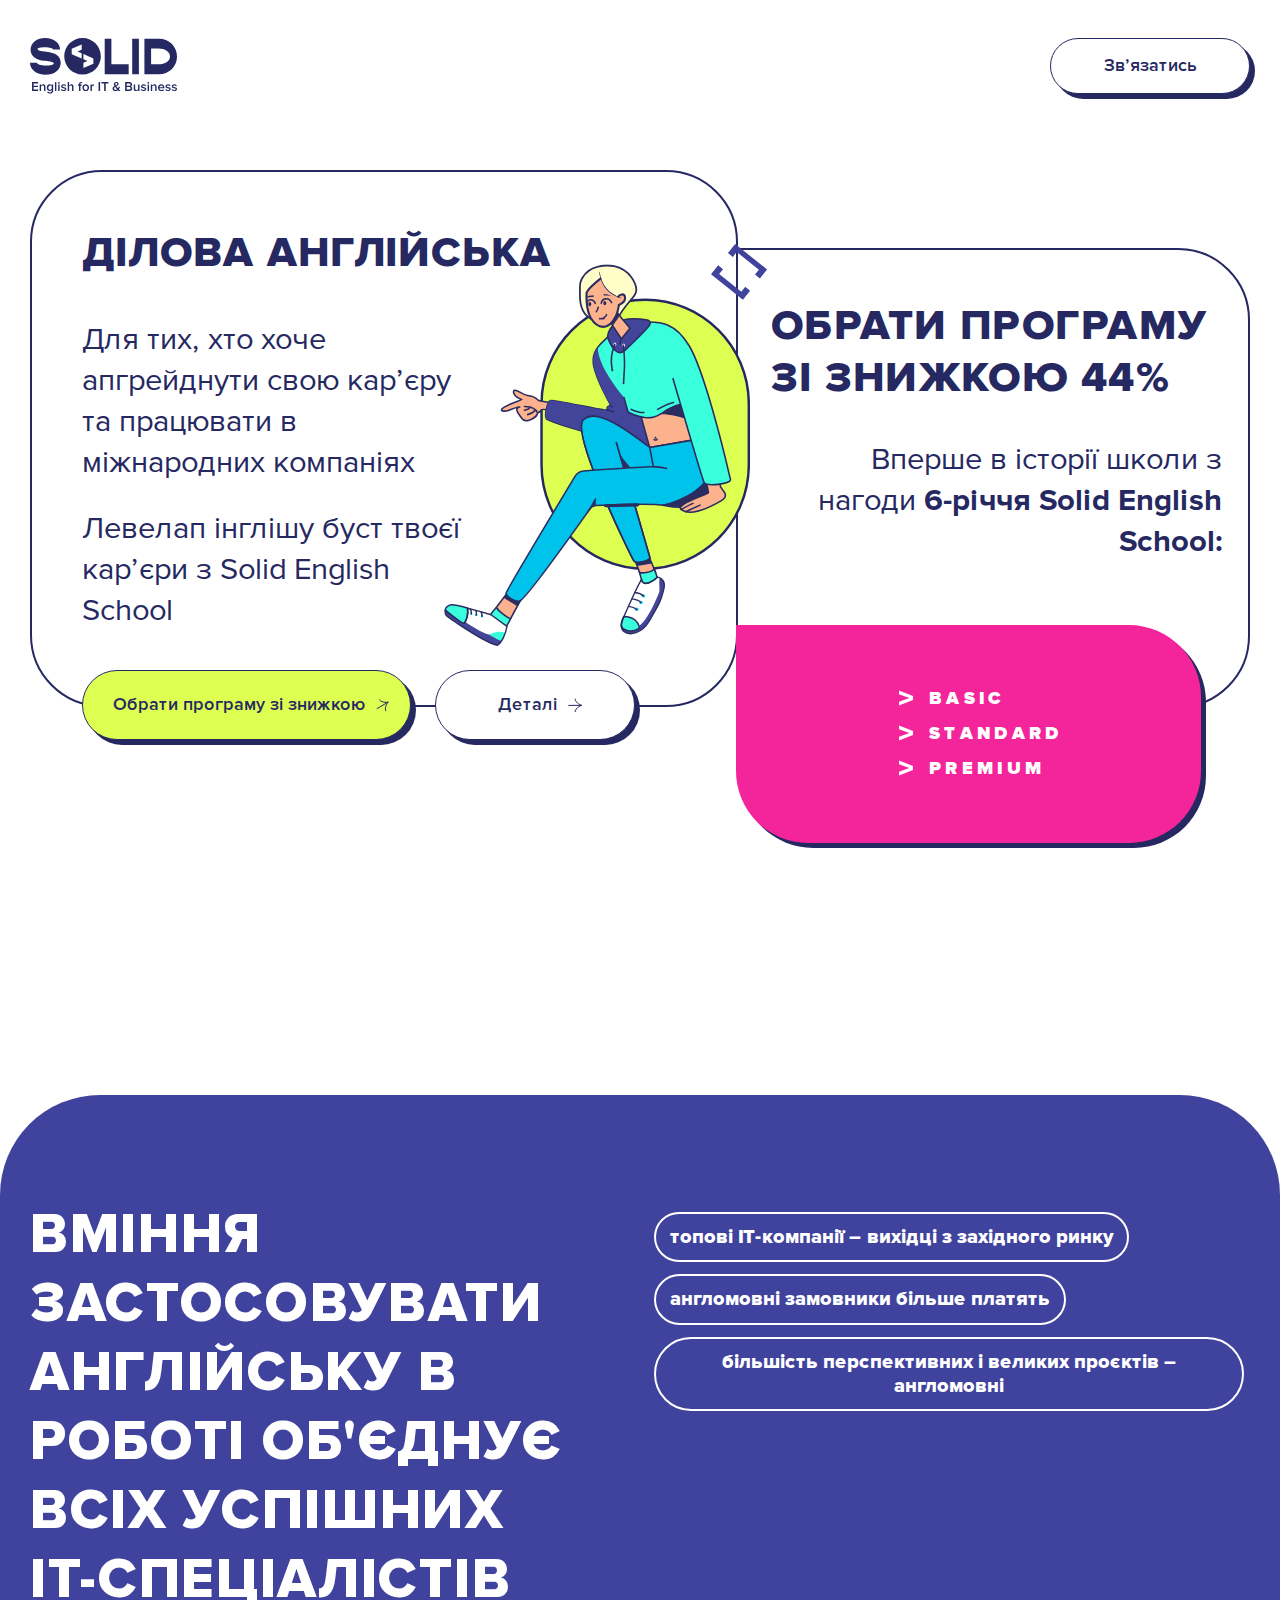
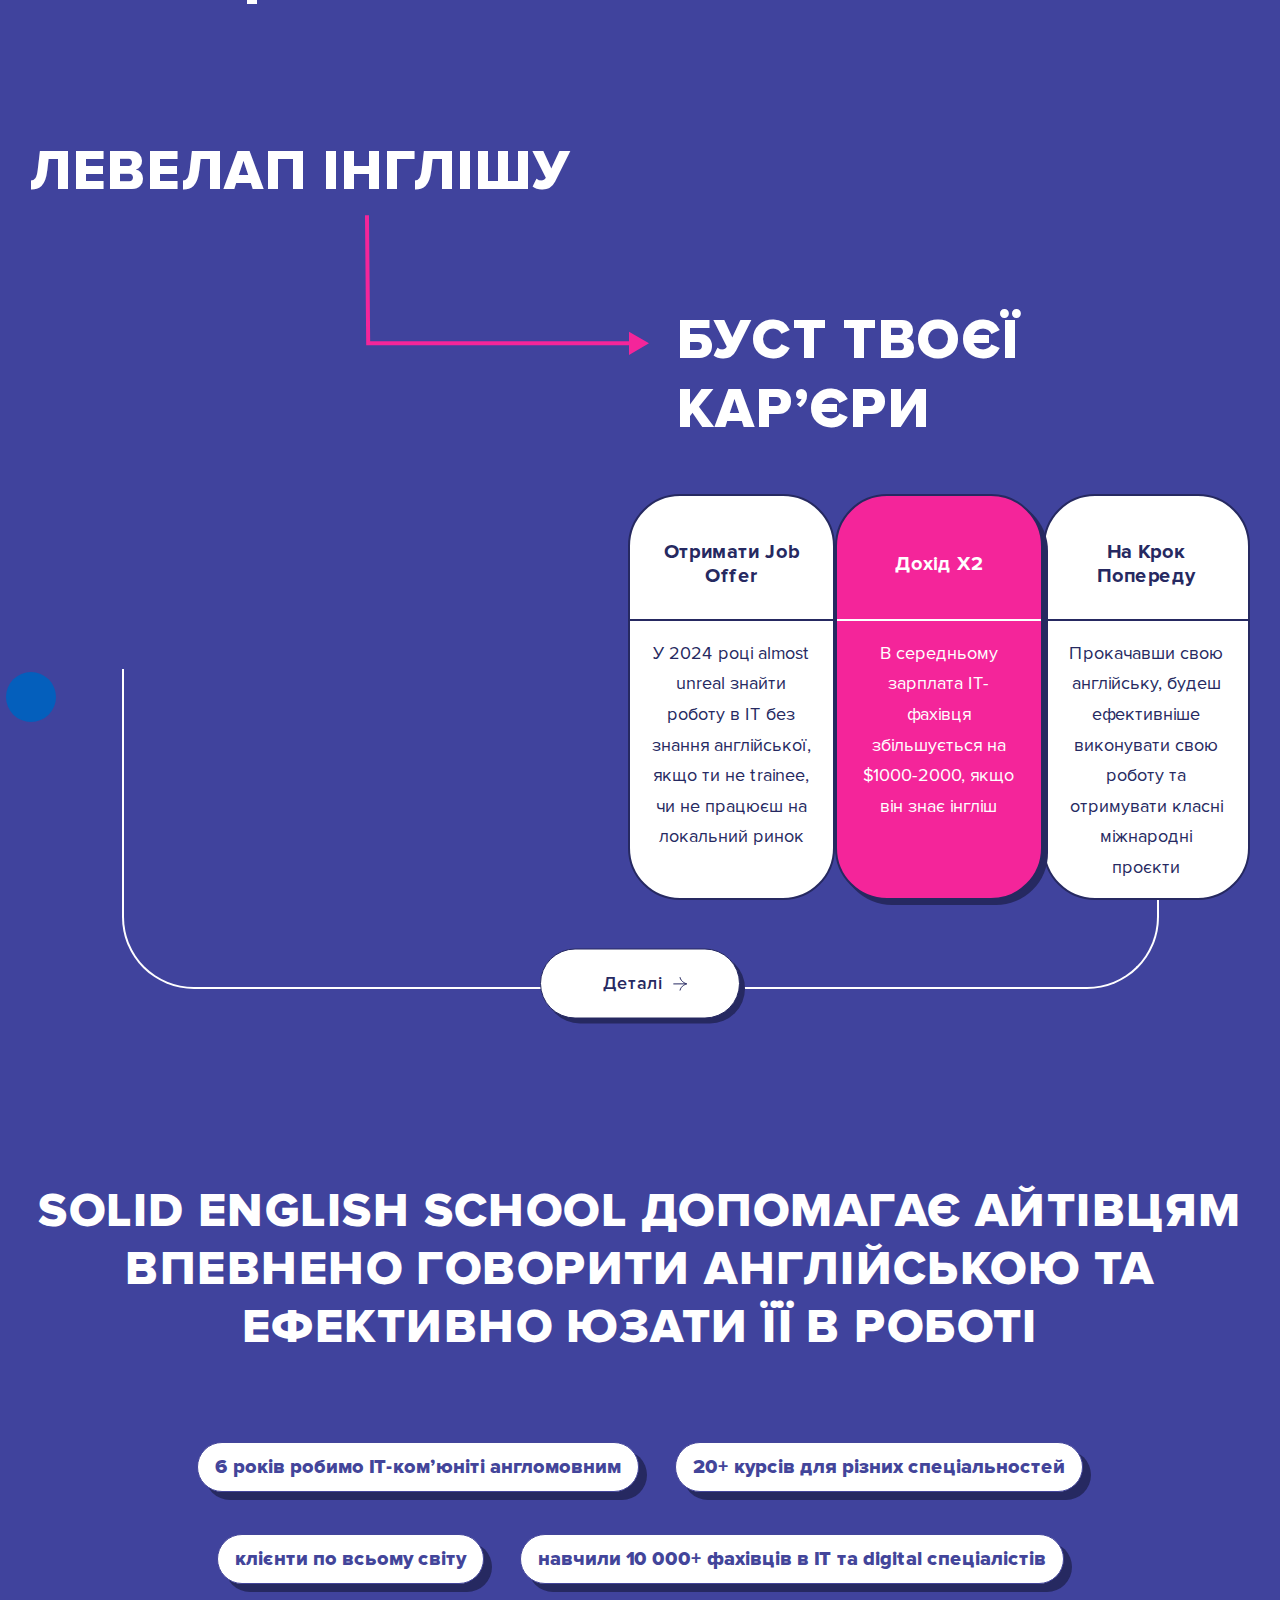
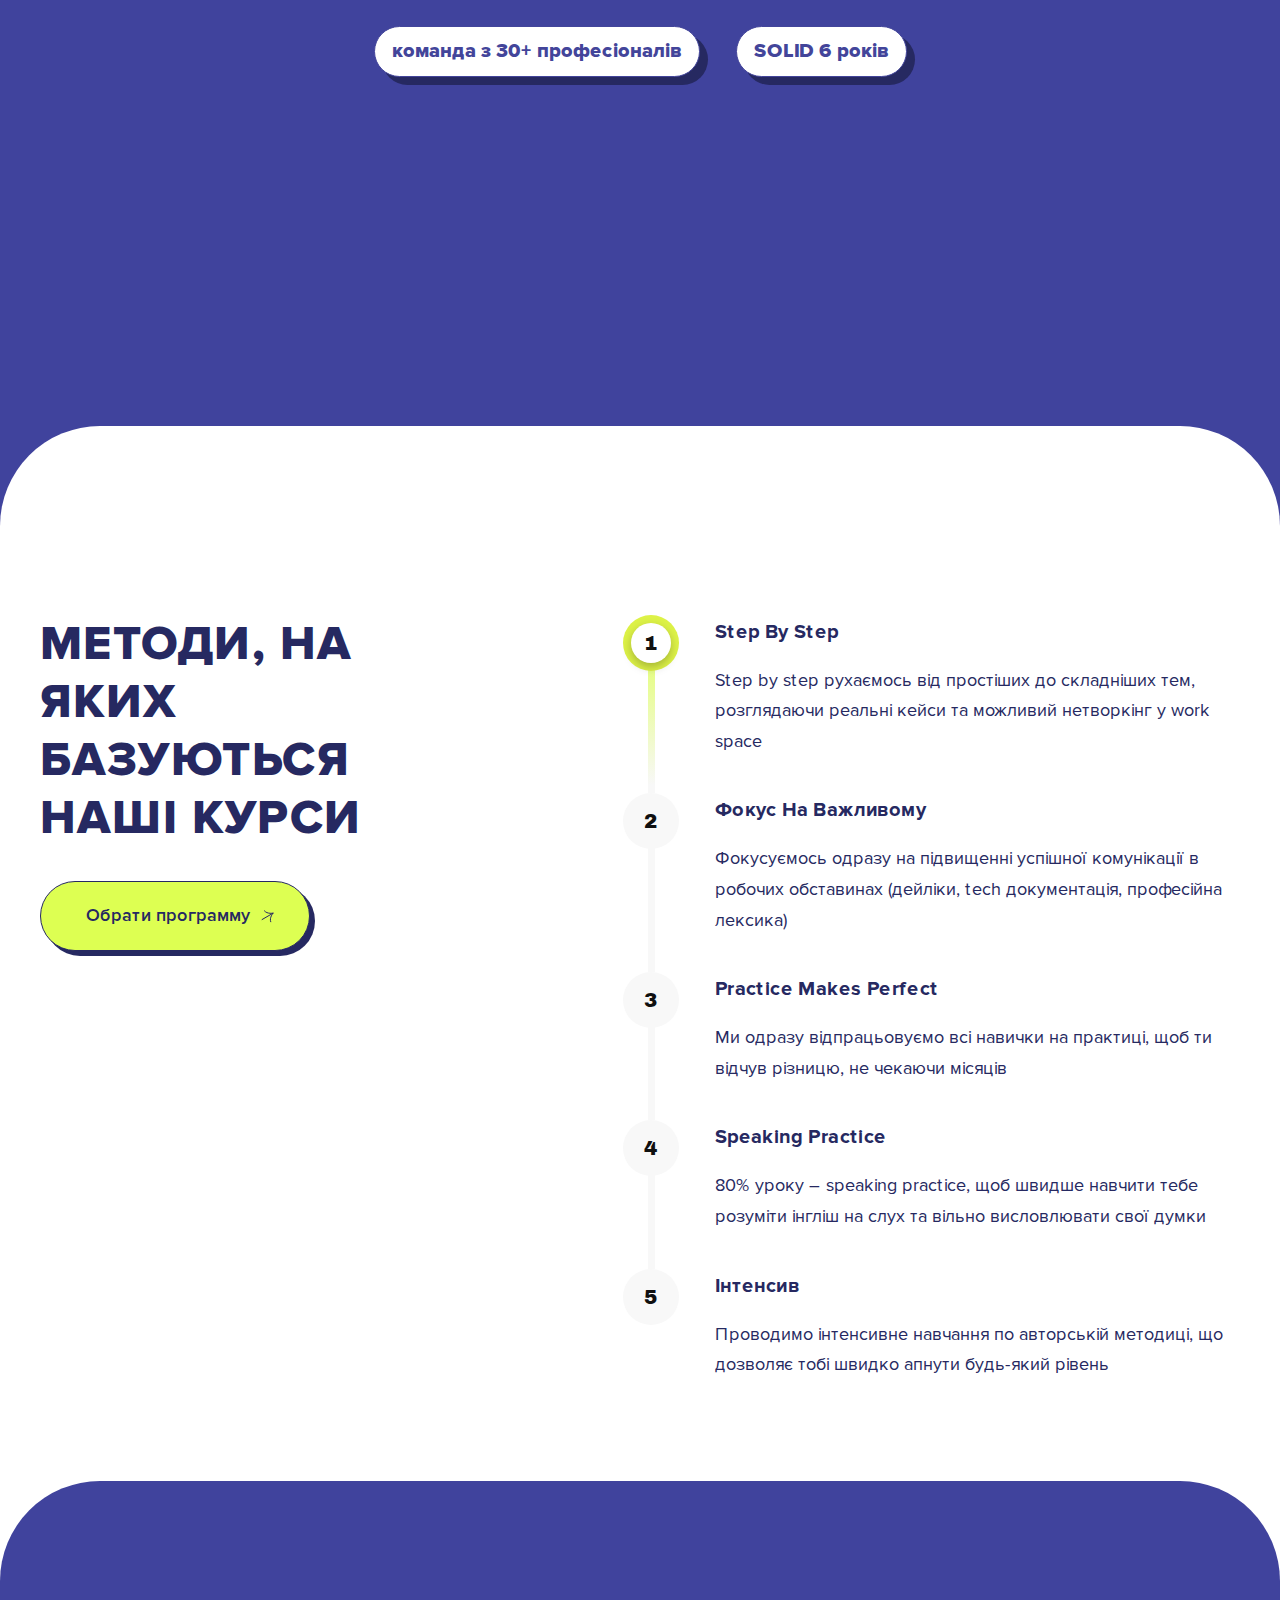
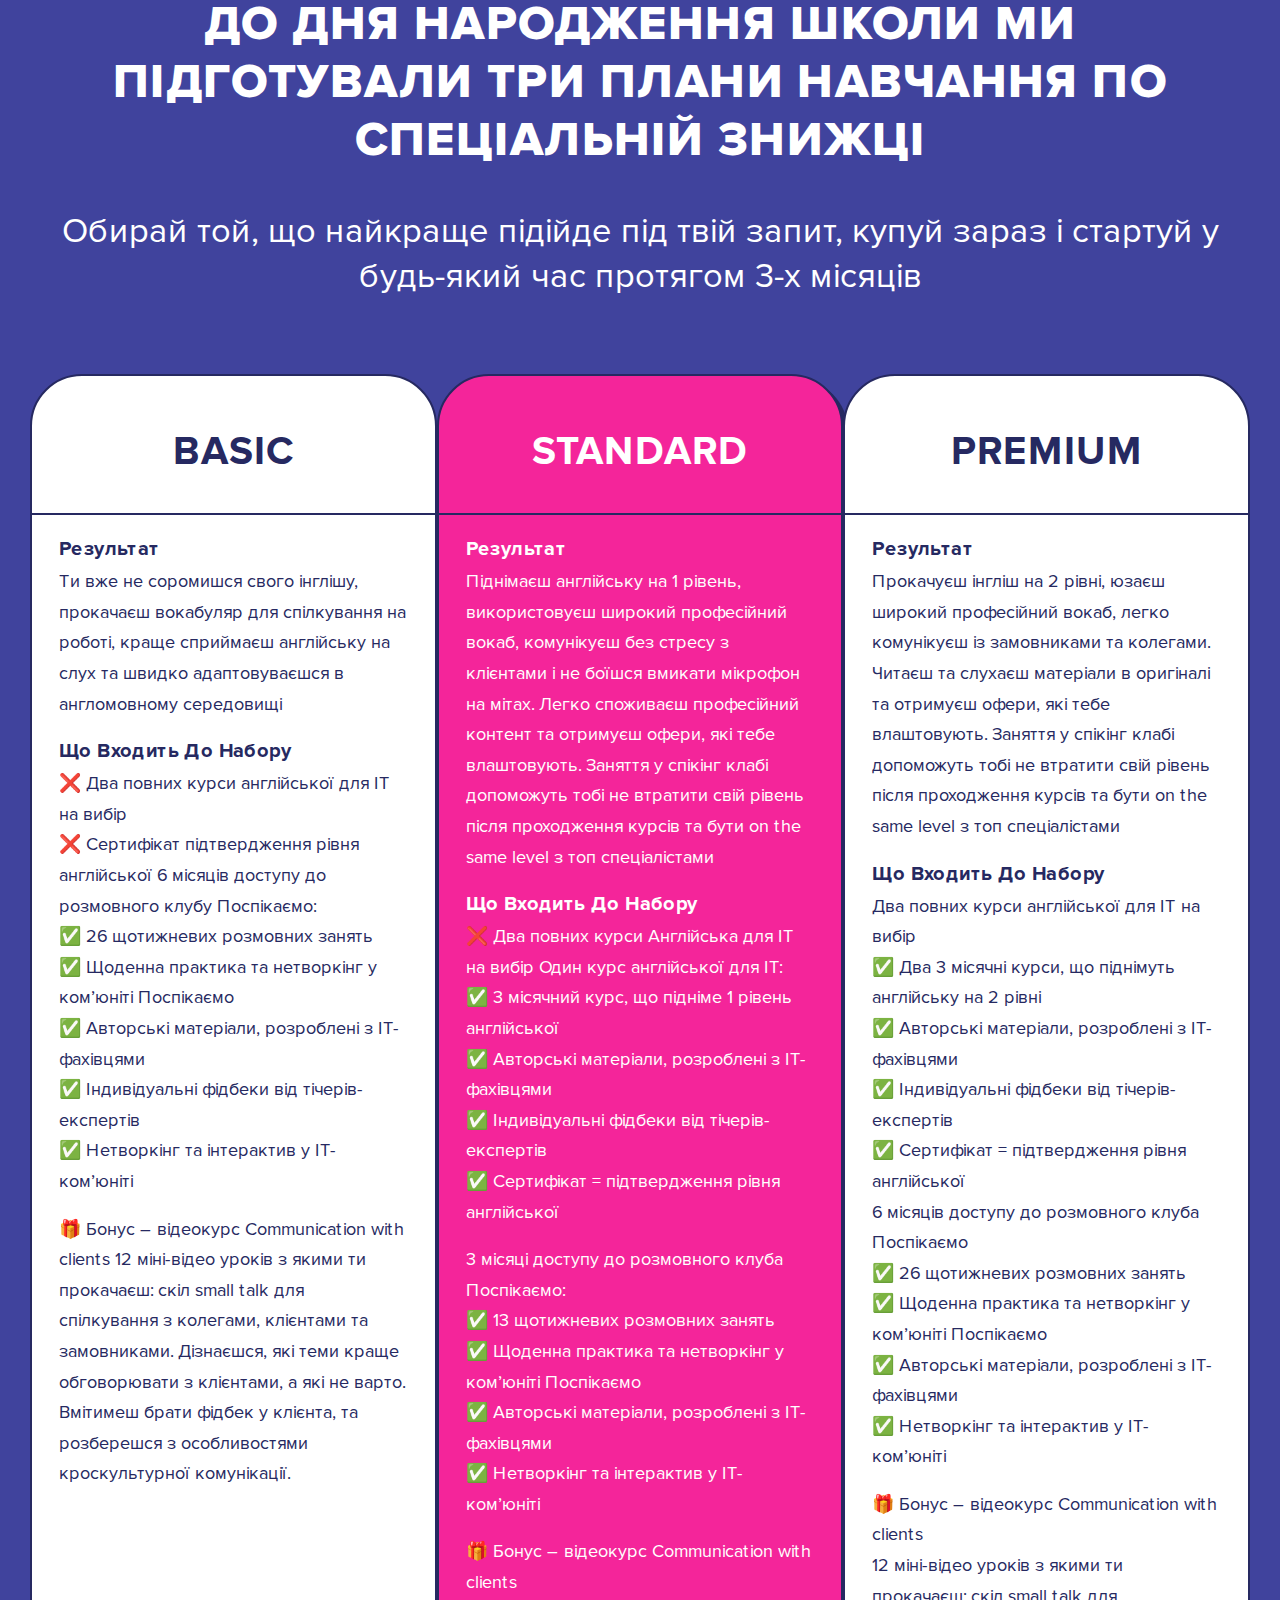
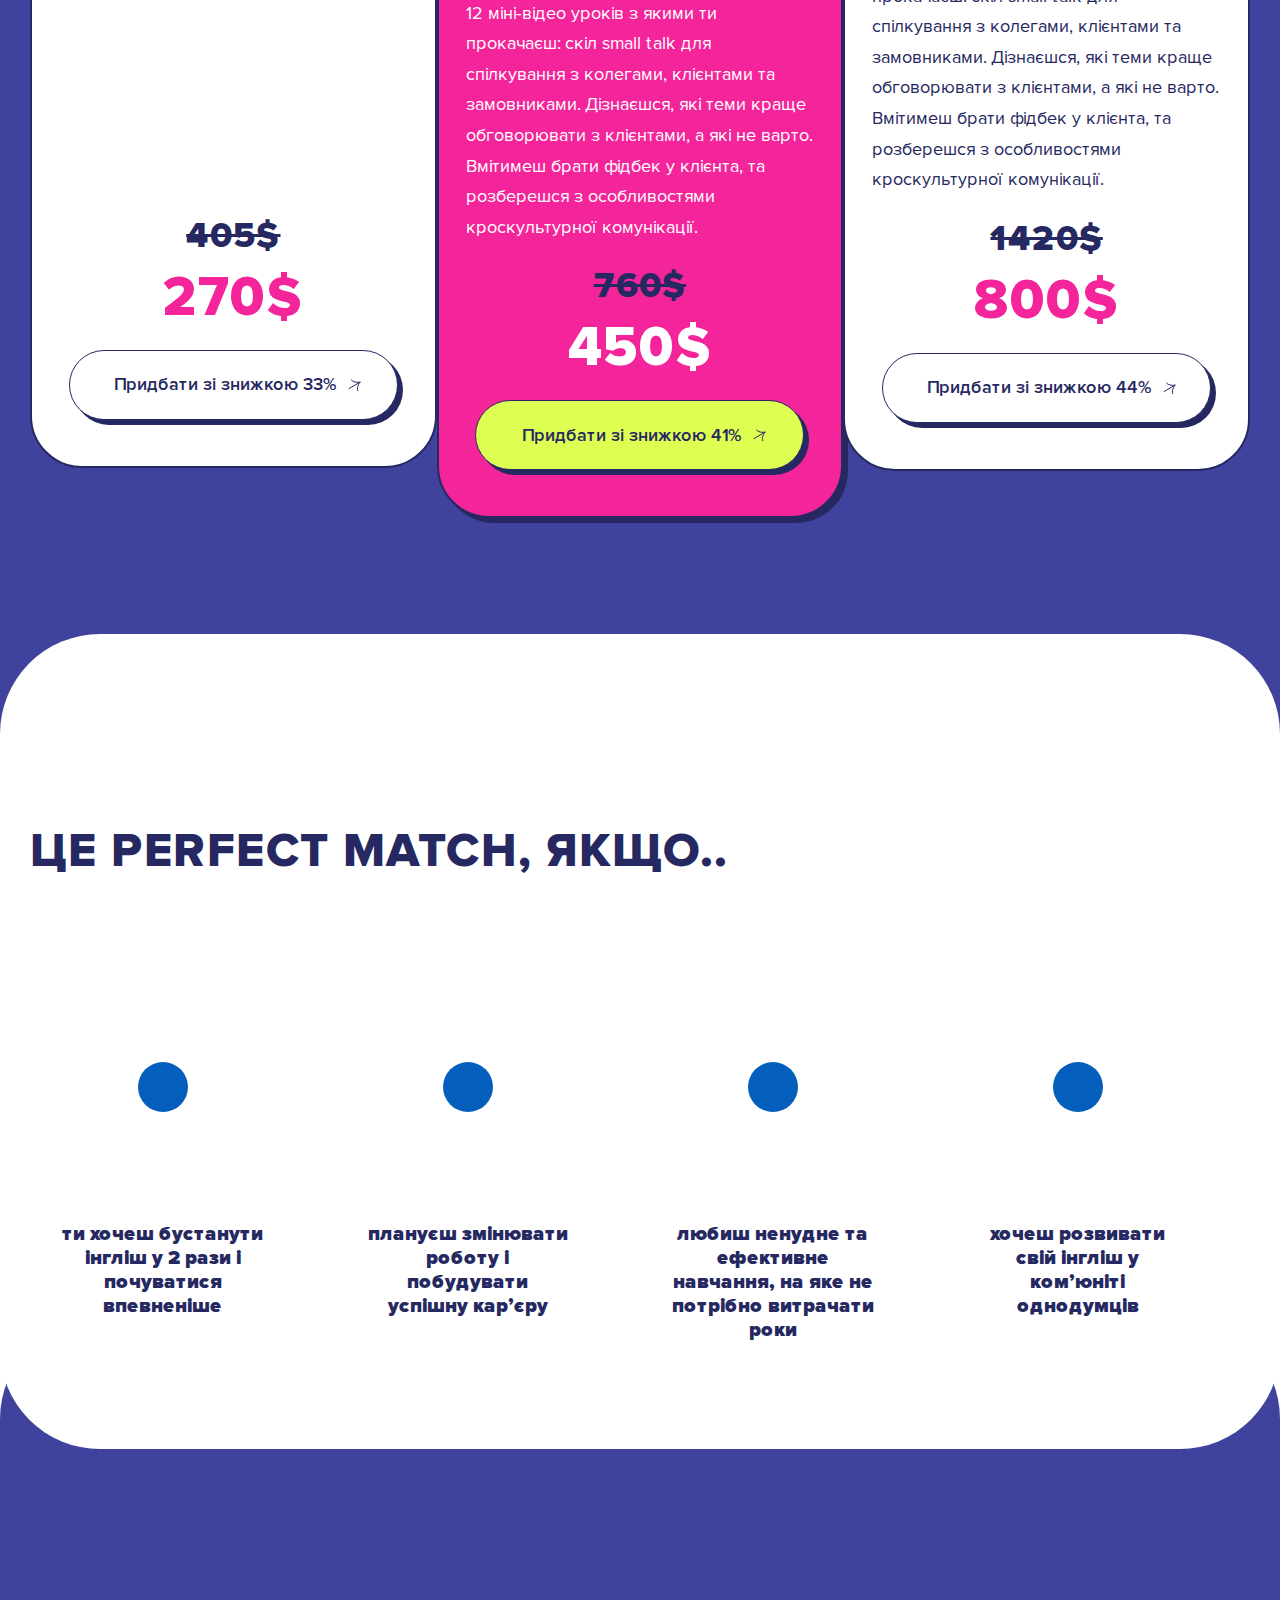
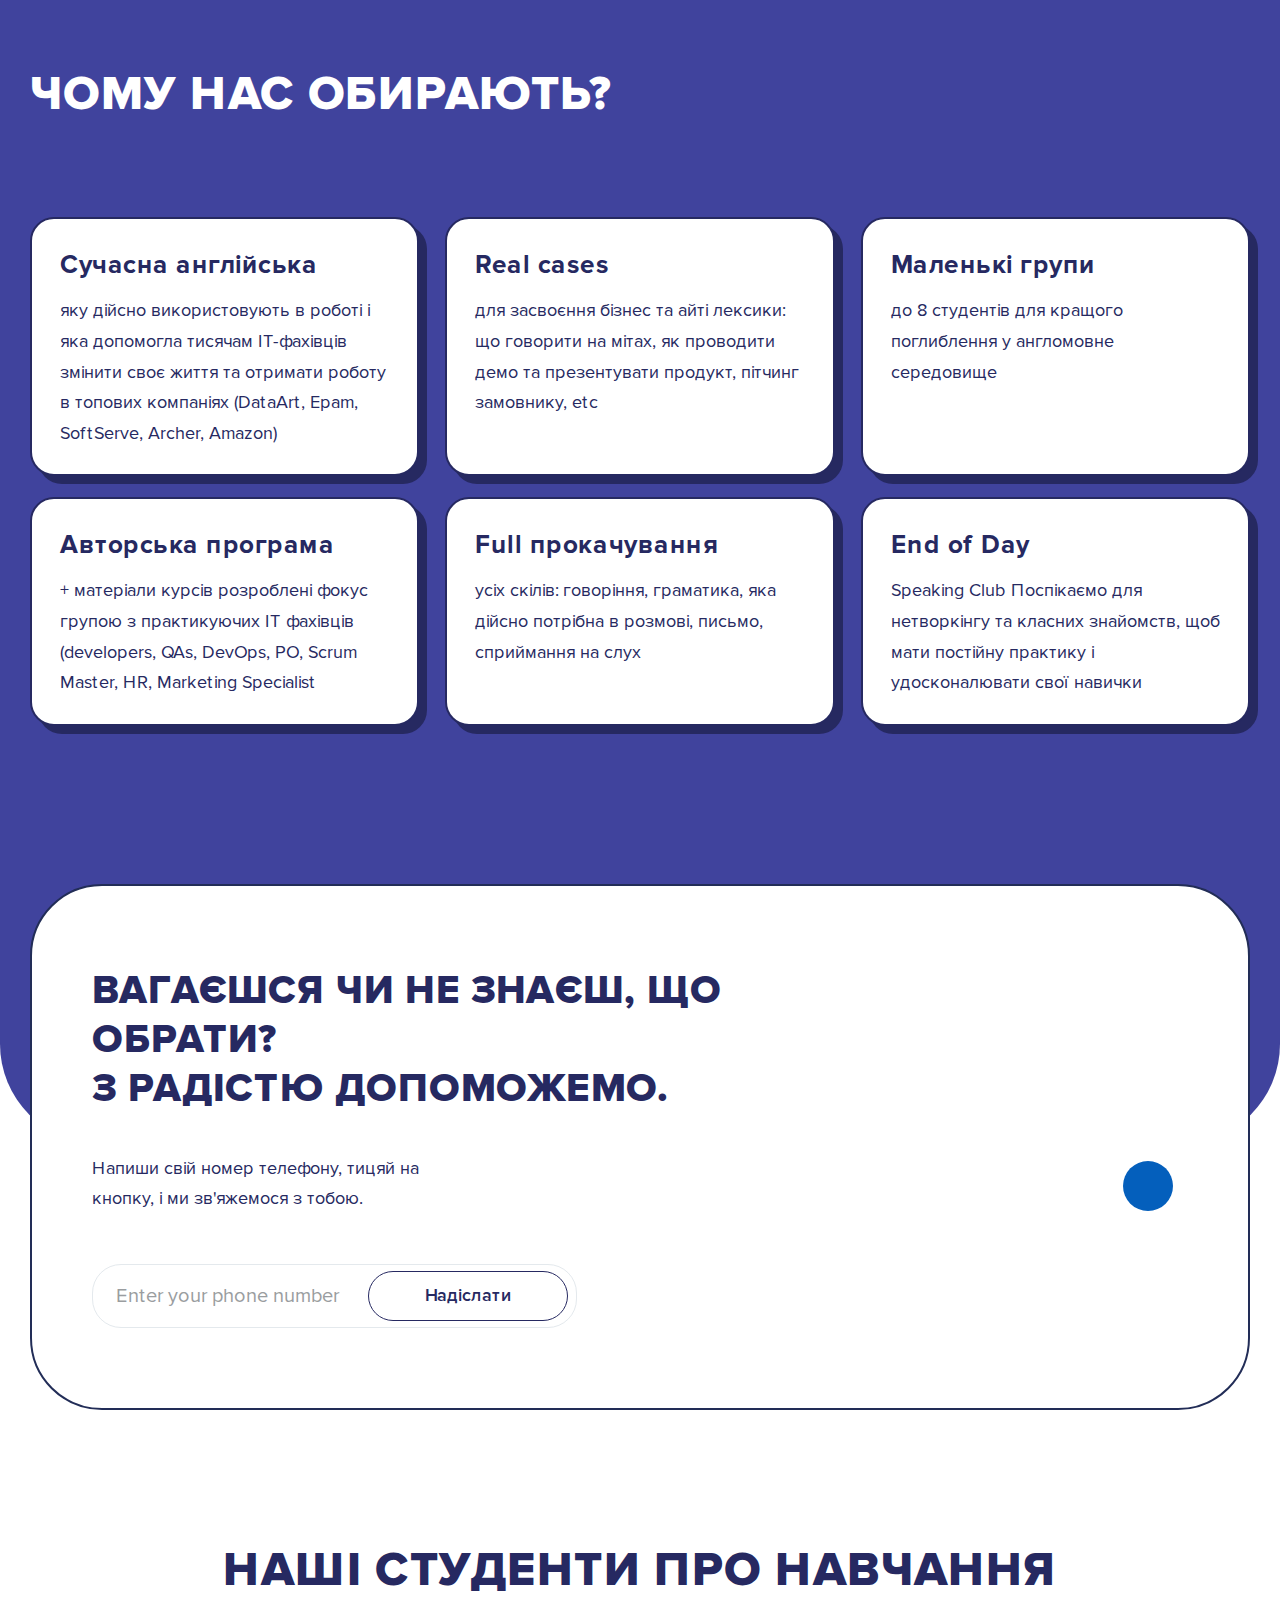
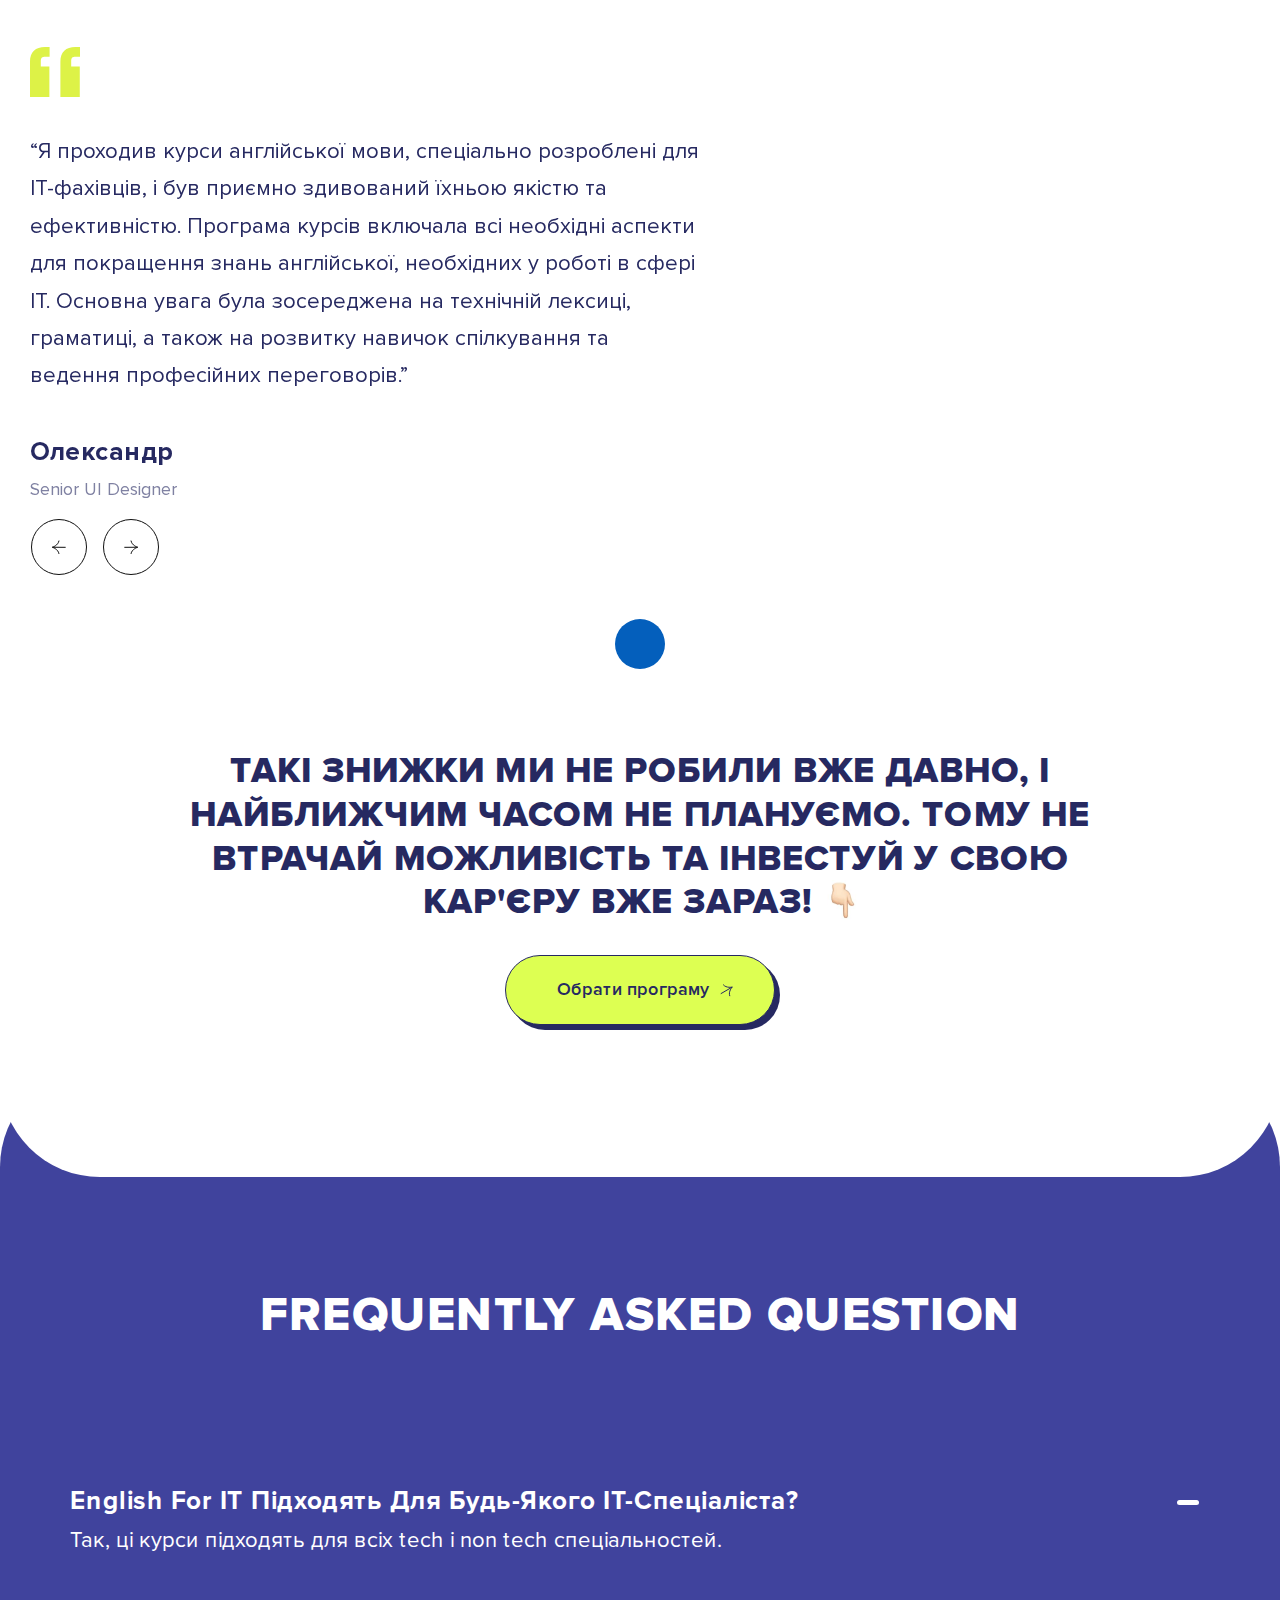
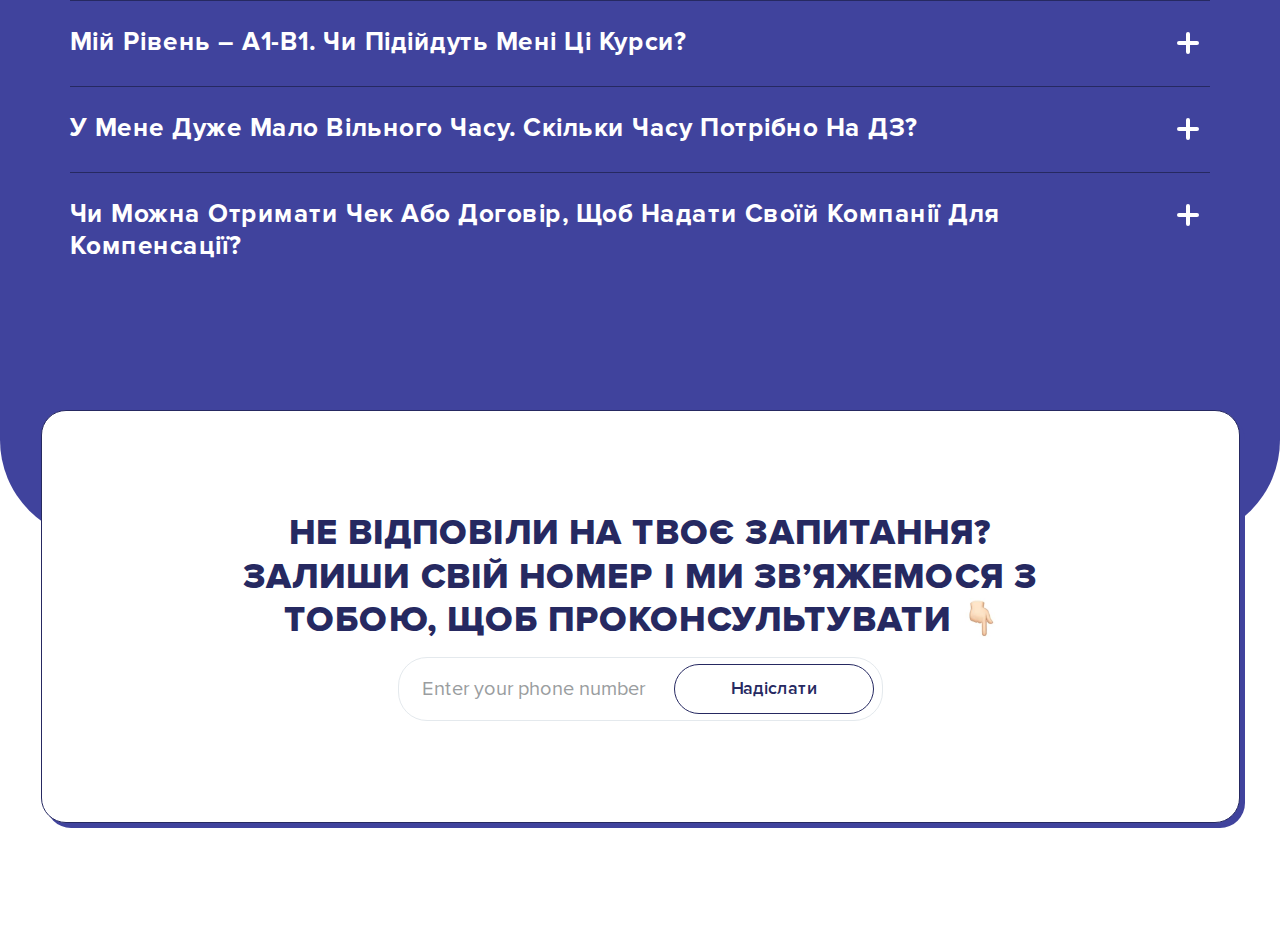
==== index.html @ 9e5bdf35 "Add files via upload" ====
<!DOCTYPE html>
<html lang="uk">
<head>
   <meta charset="UTF-8">
   <meta http-equiv="X-UA-Compatible" content="IE=edge">
   <meta name="viewport" content="width=device-width, initial-scale=1.0">
   <link rel="stylesheet" href="files/lazy-load-for-images/lazy-load-for-images.css?_v=20240711161207">
   <link rel="stylesheet" href="files/swiper/css/swiper-bundle.min.css?_v=20240711161207">
   <link rel="stylesheet" href="css/style.min.css?_v=20240711161207">
   <!--<link rel="icon" type="image/svg+xml" href="favicon.svg">-->
   <title>Solid - English for IT & Business</title>
</head>
<body>
   <div class="wrapper">
      
      <header class="header lock-padding">
         <div class="n_container header-container">
            <div class="header__left">
               <div class="header__blockLogo wrap-lazy-load-image">
                  <img src="images/svg/logo.svg" alt="Solid - English for IT & Business">
               </div>
            </div>
            <div class="header__right">
               <a href="#hesitating-what-to-choose" class="n_btn link-to-bottom">Зв’язатись</a>
            </div>
         </div>
      </header>
      <main class="main">

         <section class="first-screen">
            <div class="n_container">
               <div class="first-screen__blockLeft">
                  <h2 class="n_sec-title">Ділова англійська</h2>
                  <p>Для тих, хто хоче апгрейднути свою карʼєру та працювати в міжнародних компаніях</p>
                  <p>Левелап інглішу буст твоєї карʼєри з Solid English School</p>
                  <div class="first-screen__wrap-buttons">
                     <a href="#three-plans" class="n_btn bg-color link-to-bottom">
                        <span>Обрати програму зі знижкою</span>
                     </a>
                     <a href="#section-two" class="n_btn link-to-bottom another-icon">
                        <span>Деталі</span>
                     </a>
                  </div>
               </div>
               <div class="first-screen__blockRight">
                  <img class="first-screen__illustration-small" src="images/svg/first-screen-illustration-small.svg" alt="">
                  <h2 class="n_sec-title">ОБРАТИ ПРОГРАМУ ЗІ ЗНИЖКОЮ 44%</h2>
                  <p>Вперше в історії школи з нагоди <strong>6-річчя Solid English School:</strong></p>
                  <div class="first-screen__blockList">
                     <ul>
                        <li>
                           <a class="link-to-bottom" href="#basic">Basic</a>
                        </li>
                        <li>
                           <a class="link-to-bottom" href="#standard">Standard</a>
                        </li>
                        <li>
                           <a class="link-to-bottom" href="#premium">Premium</a>
                        </li>
                     </ul>
                  </div>
                  <img class="first-screen__illustration-big" src="images/svg/first-screen-illustration.svg" alt="">
               </div>
            </div>
         </section>

         <section class="application-of-english section">
            <div class="n_container">
               <div class="wrap-title">
                  <h2 class="n_sec-title">Вміння застосовувати англійську в роботі об'єднує всіх успішних IT-спеціалістів</h2>
                  <div class="wrap-info-labels">
                     <a href="#" class="info-label">топові IT-компанії – вихідці з західного ринку</a>
                     <div class="info-label">
                        <p>англомовні замовники більше платять</p>
                     </div>
                     <div class="info-label">
                        <p>більшість перспективних і великих проєктів – англомовні</p>
                     </div>
                  </div>
               </div>
               <div class="application-of-english__columns">
                  <div class="application-of-english__column">
                     <h2 class="n_sec-title">Левелап інглішу</h2>
                  </div>
                  <div class="application-of-english__column">
                     <h2 class="n_sec-title">
                        <img src="images/svg/title-arrow-right.svg" alt="">
                        буст твоєї карʼєри
                     </h2>
                  </div>
               </div>
               <div class="application-of-english__items">
                  <div class="application-of-english__item">
                     <div class="application-of-english__itemBlockImage wrap-lazy-load-image">
                        <img src="images/svg/application-of-english-illustrations.svg" alt="">
                     </div>
                  </div>
                  <div class="application-of-english__item">
                     <div class="application-of-english__itemBlocks">
                        <div class="application-of-english__itemBlock">
                           <div class="application-of-english__itemBlockHead">
                              <h3>отримати Job Offer</h3>
                           </div>
                           <p>У 2024 році almost unreal знайти роботу в IT без знання англійської, якщо ти не trainee, чи не працюєш на локальний ринок</p>
                        </div>
                        <div class="application-of-english__itemBlock bg-color">
                           <div class="application-of-english__itemBlockHead">
                              <h3>дохід x2</h3>
                           </div>
                           <p>В середньому зарплата IT-фахівця збільшується на $1000-2000, якщо він знає інгліш</p>
                        </div>
                        <div class="application-of-english__itemBlock">
                           <div class="application-of-english__itemBlockHead">
                              <h3>на крок попереду</h3>
                           </div>
                           <p>Прокачавши свою англійську, будеш ефективніше виконувати свою роботу та отримувати класні міжнародні проєкти</p>
                        </div>
                     </div>
                  </div>
                  <div class="application-of-english__item bottom">
                     <a href="#section-two" class="n_btn link-to-bottom">
                        <span>Деталі</span>
                     </a>
                  </div>
               </div>
               <div class="section-two">
                  <h2 id="section-two" class="n_sec-title">Solid English School допомагає айтівцям впевнено говорити англійською та ефективно юзати її в роботі</h2>
                  <div class="section-two__labels">
                     <a href="#" class="section-two__label">6 років робимо IT-комʼюніті англомовним</a>
                     <div class="section-two__label">
                        <p>20+ курсів для різних спеціальностей</p>
                     </div>
                     <div class="section-two__label">
                        <p>клієнти по всьому світу</p>
                     </div>
                     <div class="section-two__label">
                        <p>навчили 10 000+ фахівців в IT та digital спеціалістів</p>
                     </div>
                     <div class="section-two__label">
                        <p>команда з 30+ професіоналів</p>
                     </div>
                     <div class="section-two__label">
                        <p>SOLID 6 років</p>
                     </div>
                  </div>
                  <div class="section-two__blockIllustration wrap-lazy-load-image">
                     <img src="images/svg/section-two-illustration.svg" alt="">
                  </div>
                  <div class="section-two__blockIllustrations wrap-lazy-load-image">
                     <img src="images/svg/section-two-illustrations.svg" alt="">
                  </div>
               </div>
            </div>
         </section>

         <section class="methods section">
            <div class="n_container">
               <div class="methods__items">
                  <div class="methods__item">
                     <h2 class="n_sec-title">Методи, на яких базуються наші курси</h2>
                     <a href="#three-plans" class="n_btn link-to-bottom">
                        <span>Обрати программу</span>
                     </a>
                  </div>
                  <div class="methods__item">
                     <div class="methods__list">
                        <div class="methods__listItem">
                           <span class="circle">circle</span>
                           <h3>Step by step</h3>
                           <p>Step by step рухаємось від простіших до складніших тем, розглядаючи реальні кейси та можливий нетворкінг у work space</p>
                        </div>
                        <div class="methods__listItem">
                           <h3>Фокус на важливому</h3>
                           <p>Фокусуємось одразу на підвищенні успішної комунікації в робочих обставинах (дейліки, tech документація, професійна лексика)</p>
                        </div>
                        <div class="methods__listItem">
                           <h3>Practice makes perfect</h3>
                           <p>Ми одразу відпрацьовуємо всі навички на практиці, щоб ти відчув різницю, не чекаючи місяців</p>
                        </div>
                        <div class="methods__listItem">
                           <h3>Speaking practice</h3>
                           <p>80% уроку – speaking practice, щоб швидше навчити тебе розуміти інгліш на слух та вільно висловлювати свої думки</p>
                        </div>
                        <div class="methods__listItem">
                           <h3>Інтенсив</h3>
                           <p>Проводимо інтенсивне навчання по авторській методиці, що дозволяє тобі швидко апнути будь-який рівень</p>
                        </div>
                     </div>
                  </div>
               </div>
            </div>
         </section>

         <section class="three-plans section">
            <div id="three-plans" class="n_container">
               <h2 class="n_sec-title">До Дня Народження школи ми підготували три плани навчання по спеціальній знижці</h2>
               <p>Обирай той, що найкраще підійде під твій запит, купуй зараз і стартуй у будь-який час протягом 3-х місяців</p>
               <div class="three-plans__items">
                  <div class="three-plans__item">
                     <div class="three-plans__itemBlock">
                        <div id="basic" class="three-plans__itemHead">
                           <h3>BASIC</h3>
                        </div>
                        <div class="three-plans__itemContent">
                           <h4>Результат</h4>
                           <p>Tи вже не соромишся свого інглішу, прокачаєш вокабуляр для спілкування на роботі, краще сприймаєш англійську на слух та швидко адаптовуваєшся в англомовному середовищі</p>
                           <h5>Що входить до набору</h5>
                           <ul>
                              <li>❌ Два повних курси англійської для IT на вибір</li>
                              <li>❌ Сертифікат підтвердження рівня англійської 6 місяців доступу до розмовного клубу Поспікаємо:</li>
                              <li>✅  26 щотижневих розмовних занять</li>
                              <li>✅  Щоденна практика та нетворкінг у ком’юніті Поспікаємо</li>
                              <li>✅  Авторські матеріали, розроблені з ІТ-фахівцями</li>
                              <li>✅  Індивідуальні фідбеки від тічерів-експертів</li>
                              <li>✅  Нетворкінг та інтерактив у ІТ-ком’юніті</li>
                              <li class="bonus">🎁 Бонус – відеокурс Communication with clients 12 міні-відео уроків з якими ти прокачаєш: скіл small talk для спілкування з колегами, клієнтами та замовниками. Дізнаєшся, які теми краще обговорювати з клієнтами, а які не варто. Вмітимеш брати фідбек у клієнта, та розберешся з особливостями кроскультурної комунікації.</li>
                           </ul>
                        </div>
                        <div class="three-plans__itemBottom">
                           <p class="price discount">405$</p>
                           <p class="price">270$</p>
                           <a href="#basic-popup" class="n_btn popup-link">
                              <span>Придбати зі знижкою 33%</span>
                           </a>
                        </div>
                     </div>
                  </div>
                  <div class="three-plans__item">
                     <div class="three-plans__itemBlock bg-color-bright-pink">
                        <div id="standard" class="three-plans__itemHead">
                           <h3>STANDARD</h3>
                        </div>
                        <div class="three-plans__itemContent">
                           <h4>Результат</h4>
                           <p>Піднімаєш англійську на 1 рівень, використовуєш широкий професійний вокаб, комунікуєш без стресу з клієнтами і не боїшся вмикати мікрофон на мітах. Легко споживаєш професійний контент та отримуєш офери, які тебе влаштовують. Заняття у спікінг клабі допоможуть тобі не втратити свій рівень після проходження курсів та бути on the same level з топ спеціалістами</p>
                           <h5>Що входить до набору</h5>
                           <ul>
                              <li>❌ Два повних курси Англійська для IT на вибір Один курс англійської для IT:</li>
                              <li>✅ 3 місячний курс, що підніме 1 рівень англійської</li>
                              <li>✅  Авторські матеріали, розроблені з ІТ- фахівцями</li>
                              <li>✅  Індивідуальні фідбеки від тічерів-експертів</li>
                              <li>✅  Сертифікат = підтвердження рівня англійської</li>
                              <li class="bonus">3 місяці доступу до розмовного клуба Поспікаємо:</li>
                              <li>✅  13 щотижневих розмовних занять</li>
                              <li>✅  Щоденна практика та нетворкінг у ком’юніті Поспікаємо</li>
                              <li>✅  Авторські матеріали, розроблені з ІТ- фахівцями</li>
                              <li>✅  Нетворкінг та інтерактив у IT-ком’юніті</li>
                              <li class="bonus">🎁 Бонус – відеокурс Communication with clients <br>12 міні-відео уроків з якими ти прокачаєш: скіл small talk для спілкування з колегами, клієнтами та замовниками. Дізнаєшся, які теми краще обговорювати з клієнтами, а які не варто. Вмітимеш брати фідбек у клієнта, та розберешся з особливостями кроскультурної комунікації.</li>
                           </ul>
                        </div>
                        <div class="three-plans__itemBottom">
                           <p class="price discount">760$</p>
                           <p class="price">450$</p>
                           <a href="#standard-popup" class="n_btn popup-link">
                              <span>Придбати зі знижкою 41%</span>
                           </a>
                        </div>
                     </div>
                  </div>
                  <div class="three-plans__item">
                     <div class="three-plans__itemBlock">
                        <div id="premium" class="three-plans__itemHead">
                           <h3>PREMIUM</h3>
                        </div>
                        <div class="three-plans__itemContent">
                           <h4>Результат</h4>
                           <p>Прокачуєш інгліш на 2 рівні, юзаєш широкий професійний вокаб, легко комунікуєш із замовниками та колегами. Читаєш та слухаєш матеріали в оригіналі та отримуєш офери, які тебе влаштовують. Заняття у спікінг клабі допоможуть тобі не втратити свій рівень після проходження курсів та бути on the same level з топ спеціалістами</p>
                           <h5>Що входить до набору</h5>
                           <ul>
                              <li>Два повних курси англійської для ІТ на вибір</li>
                              <li>✅  Два 3 місячні курси, що піднімуть англійську на 2 рівні</li>
                              <li>✅  Авторські матеріали, розроблені з ІТ- фахівцями</li>
                              <li>✅  Індивідуальні фідбеки від тічерів-експертів</li>
                              <li>✅  Сертифікат = підтвердження рівня англійської</li>
                              <li>6 місяців доступу до розмовного клуба Поспікаємо</li>
                              <li>✅  26 щотижневих розмовних занять</li>
                              <li>✅  Щоденна практика та нетворкінг у ком’юніті Поспікаємо</li>
                              <li>✅  Авторські матеріали, розроблені з ІТ- фахівцями</li>
                              <li>✅  Нетворкінг та інтерактив у IT-ком’юніті</li>
                              <li class="bonus">🎁 Бонус – відеокурс Communication with clients <br>12 міні-відео уроків з якими ти прокачаєш: скіл small talk для спілкування з колегами, клієнтами та замовниками. Дізнаєшся, які теми краще обговорювати з клієнтами, а які не варто. Вмітимеш брати фідбек у клієнта, та розберешся з особливостями кроскультурної комунікації.</li>
                           </ul>
                        </div>
                        <div class="three-plans__itemBottom">
                           <p class="price discount">1420$</p>
                           <p class="price">800$</p>
                           <a href="#premium-popup" class="n_btn popup-link">
                              <span>Придбати зі знижкою 44%</span>
                           </a>
                        </div>
                     </div>
                  </div>
               </div>
            </div>
         </section>

         <section class="perfect-match section">
            <div class="n_container">
               <h2 class="n_sec-title">Це perfect match, якщо..</h2>
               <div class="perfect-match__items">
                  <div class="perfect-match__item">
                     <div class="perfect-match__blockImage wrap-lazy-load-image">
                        <img src="images/perfect-match-image-1.png" alt="">
                     </div>
                     <p>ти хочеш бустанути інгліш у 2 рази і почуватися впевненіше</p>
                  </div>
                  <div class="perfect-match__item">
                     <div class="perfect-match__blockImage wrap-lazy-load-image">
                        <img src="images/perfect-match-image-2.png" alt="">
                     </div>
                     <p>плануєш змінювати роботу і побудувати успішну карʼєру</p>
                  </div>
                  <div class="perfect-match__item">
                     <div class="perfect-match__blockImage wrap-lazy-load-image">
                        <img src="images/perfect-match-image-3.png" alt="">
                     </div>
                     <p>любиш ненудне та ефективне навчання, на яке не потрібно витрачати роки</p>
                  </div>
                  <div class="perfect-match__item">
                     <div class="perfect-match__blockImage note wrap-lazy-load-image">
                        <img src="images/perfect-match-image-4.png" alt="">
                     </div>
                     <p>хочеш розвивати свій інгліш у комʼюніті однодумців</p>
                  </div>
               </div>
            </div>
         </section>

         <section class="why-we-are-chosen section">
            <div class="n_container">
               <h2 class="n_sec-title">Чому нас обирають?</h2>
               <div class="why-we-are-chosen__items">
                  <div class="why-we-are-chosen__item">
                     <div class="why-we-are-chosen__itemContent">
                        <h3>Сучасна англійська</h3>
                        <p>яку дійсно використовують в роботі і яка допомогла тисячам IT-фахівців змінити своє життя та отримати роботу в топових компаніях (DataArt, Epam, SoftServe, Archer, Amazon)</p>
                     </div>
                  </div>
                  <div class="why-we-are-chosen__item">
                     <div class="why-we-are-chosen__itemContent">
                        <h3>Real cases</h3>
                        <p>для засвоєння бізнес та айті лексики: що говорити на мітах, як проводити демо та презентувати продукт, пітчинг замовнику, etc</p>
                     </div>
                  </div>
                  <div class="why-we-are-chosen__item">
                     <div class="why-we-are-chosen__itemContent">
                        <h3>Mаленькі групи</h3>
                        <p>до 8 студентів для кращого поглиблення у англомовне середовище</p>
                     </div>
                  </div>
                  <div class="why-we-are-chosen__item">
                     <div class="why-we-are-chosen__itemContent">
                        <h3>Aвторська програма</h3>
                        <p>+ матеріали курсів розроблені фокус групою з практикуючих ІТ фахівців (developers, QAs, DevOps, PO, Scrum Master, HR, Marketing Specialist</p>
                     </div>
                  </div>
                  <div class="why-we-are-chosen__item">
                     <div class="why-we-are-chosen__itemContent">
                        <h3>Full прокачування</h3>
                        <p>усіх скілів: говоріння, граматика, яка дійсно потрібна в розмові, письмо, сприймання на слух</p>
                     </div>
                  </div>
                  <div class="why-we-are-chosen__item">
                     <div class="why-we-are-chosen__itemContent">
                        <h3>End of Day</h3>
                        <p>Speaking Club Поспікаємо для нетворкінгу та класних знайомств, щоб мати постійну практику і удосконалювати свої навички </p>
                     </div>
                  </div>
               </div>
            </div>
         </section>

         <section id="hesitating-what-to-choose" class="hesitating-what-to-choose section">
            <div class="n_container">
               <div class="hesitating-what-to-choose__block">
                  <div class="content">
                     <h2 class="n_sec-title">Вагаєшся чи не знаєш, що обрати? <br>З радістю допоможемо.</h2>
                     <p>Напиши свій номер телефону, тицяй на кнопку, і ми зв'яжемося з тобою.</p>
                     <div class="hesitating-what-to-choose__wrap-form">
                        <form action="#">
                           <div class="wrap-input-and-button">
                              <input type="text" placeholder="Enter your phone number">
                              <input type="submit" value="Надіслати">
                           </div>
                        </form>
                     </div>
                  </div>
                  <div class="hesitating-what-to-choose__blockImage wrap-lazy-load-image">
                     <img src="images/svg/hesitating-what-to-choose-illustratiom.svg" alt="">
                  </div>
               </div>
            </div>
         </section>

         <section class="about-studying section">
            <div class="n_container">
               <h2 class="n_sec-title">Наші студенти про навчання</h2>
               <div class="about-studying__wrap-slider">
                  <div class="about-studying__slider swiper-conteiner">
                     <div class="swiper-wrapper">
                        <div class="about-studying__slide swiper-slide">
                           <div class="about-studying__slideBlockInfo">
                              <img src="images/svg/quotes.svg" alt="" class="quotes">
                              <p>“Я проходив курси англійської мови, спеціально розроблені для ІТ-фахівців, і був приємно здивований їхньою якістю та ефективністю. Програма курсів включала всі необхідні аспекти для покращення знань англійської, необхідних у роботі в сфері ІТ. Основна увага була зосереджена на технічній лексиці, граматиці, а також на розвитку навичок спілкування та ведення професійних переговорів.”</p>
                              <h3 class="about-studying__slideName">Олександр</h3>
                              <p class="about-studying__slidePosition">Senior UI Designer</p>
                           </div>
                           <div class="about-studying__slideBlockImage">
                              <img loading="lazy" src="images/about-studying-image.jpg" alt="">
                              <div class="swiper-lazy-preloader"></div>
                           </div>
                        </div>
                        <div class="about-studying__slide swiper-slide">
                           <div class="about-studying__slideBlockInfo">
                              <img src="images/svg/quotes.svg" alt="" class="quotes">
                              <p>“Я проходив курси англійської мови, спеціально розроблені для ІТ-фахівців, і був приємно здивований їхньою якістю та ефективністю. Програма курсів включала всі необхідні аспекти для покращення знань англійської, необхідних у роботі в сфері ІТ.”</p>
                              <h3 class="about-studying__slideName">Максим</h3>
                              <p class="about-studying__slidePosition">Senior UX Designer</p>
                           </div>
                           <div class="about-studying__slideBlockImage">
                              <img loading="lazy" src="images/about-studying-image.jpg" alt="">
                              <div class="swiper-lazy-preloader"></div>
                           </div>
                        </div>
                        <div class="about-studying__slide swiper-slide">
                           <div class="about-studying__slideBlockInfo">
                              <img src="images/svg/quotes.svg" alt="" class="quotes">
                              <p>“Я проходив курси англійської мови, спеціально розроблені для ІТ-фахівців, і був приємно здивований їхньою якістю та ефективністю. Основна увага була зосереджена на технічній лексиці, граматиці, а також на розвитку навичок спілкування та ведення професійних переговорів.”</p>
                              <h3 class="about-studying__slideName">Антон</h3>
                              <p class="about-studying__slidePosition">Development</p>
                           </div>
                           <div class="about-studying__slideBlockImage">
                              <img loading="lazy" src="images/about-studying-image.jpg" alt="">
                              <div class="swiper-lazy-preloader"></div>
                           </div>
                        </div>
                     </div>
                  </div>
                  <div class="wrap-buttons-swipper">
                     <div id="about-studying-slider-swiper-button-prev" class="swiper-button-prev">
                        <svg width="56" height="56" viewBox="0 0 56 56" fill="none" xmlns="http://www.w3.org/2000/svg">
                           <rect x="0.5" y="0.5" width="55" height="55" rx="27.5" fill="white"/>
                           <rect x="0.5" y="0.5" width="55" height="55" rx="27.5" stroke="#101010"/>
                           <path d="M28.0007 21.5947C27.1673 26.5947 21.334 28.2613 21.334 28.2613M21.334 28.2613C21.334 28.2613 27.1673 29.928 28.0007 34.928M21.334 28.2613L34.6673 28.3247" stroke="#101010" stroke-linejoin="bevel"/>
                        </svg>
                     </div>
                     <div id="about-studying-slider-swiper-button-next" class="swiper-button-next">
                        <svg width="56" height="56" viewBox="0 0 56 56" fill="none" xmlns="http://www.w3.org/2000/svg">
                           <rect x="0.5" y="0.5" width="55" height="55" rx="27.5" fill="white"/>
                           <rect x="0.5" y="0.5" width="55" height="55" rx="27.5" stroke="#101010"/>
                           <path d="M27.9993 21.5947C28.8327 26.5947 34.666 28.2613 34.666 28.2613M34.666 28.2613C34.666 28.2613 28.8327 29.928 27.9993 34.928M34.666 28.2613L21.3327 28.3247" stroke="#101010" stroke-linejoin="bevel"/>
                        </svg>
                     </div>
                  </div>
                  <div class="wrap-illustration wrap-lazy-load-image">
                     <img class="about-studying__illustrations" src="images/svg/about-studying-illustrations.svg" alt="">
                  </div>
               </div>
               <h3 class="n_sec-title">Такі знижки ми не робили вже давно, і найближчим часом не плануємо. Тому не втрачай можливість та інвестуй у свою кар'єру вже зараз! <img src="images/hand.jpg" alt=""></h3>
               <div class="wrap-button">
                  <a href="#three-plans" class="n_btn link-to-bottom">
                     <span>Обрати програму</span>
                  </a>
               </div>
            </div>
         </section>

         <section class="faq section">
            <div class="n_container">
               <h2 class="n_sec-title">Frequently Asked Question</h2>
               <div data-spollers data-one-spoller class="block">
                  <div class="block__item">
                     <button tabindex="-1" type="button" data-spoller class="block__title _active">English for IT підходять для будь-якого IT-спеціаліста?</button>
                     <div class="block__text">
                        <div class="block__content">
                           <p>Так, ці курси підходять для всіх tech і non tech спеціальностей.</p>
                        </div>
                     </div>
                  </div>
                  <div class="block__item">
                     <button tabindex="-1" type="button" data-spoller class="block__title">Мій рівень – A1-B1. Чи підійдуть мені ці курси?</button>
                     <div class="block__text">
                        <div class="block__content">
                           <p>Звісно! Якщо твій рівень Elementary, рекомендуємо обрати пакет Standard і курс IT Starter, або пакет Premium з двома курсами IT Starter + IT Basic.</p>
                           <p>Якщо маєш B1 – обирай пакет Premium і бустани свій інгліш в два рази.</p>
                        </div>
                     </div>
                  </div>
                  <div class="block__item">
                     <button tabindex="-1" type="button" data-spoller class="block__title">У мене дуже мало вільного часу. Скільки часу потрібно на ДЗ?</button>
                     <div class="block__text">
                        <div class="block__content">
                           <p>Повноцінне опрацювання всього матеріалу до одного уроку займає 30-40 хвилин.</p>
                        </div>
                     </div>
                  </div>
                  <div class="block__item">
                     <button tabindex="-1" type="button" data-spoller class="block__title">Чи можна отримати чек або договір, щоб надати своїй компанії для компенсації?</button>
                     <div class="block__text">
                        <div class="block__content">
                           <p>Так, такий договір укладаємо та чек надаємо. Отримати можна поштою.</p>
                        </div>
                     </div>
                  </div>
               </div>
            </div>
         </section>

         <section class="leave-your-number">
            <div class="n_container">
               <div class="leave-your-number__block">
                  <h2 class="n_sec-title">Не відповіли на твоє запитання? Залиши свій номер і ми звʼяжемося з тобою, щоб проконсультувати <img src="images/hand.jpg" alt=""></h2>
                  <div class="hesitating-what-to-choose__wrap-form">
                     <form action="#">
                        <div class="wrap-input-and-button">
                           <input type="text" placeholder="Enter your phone number">
                           <input type="submit" value="Надіслати">
                        </div>
                     </form>
                  </div>
                  <div class="leave-your-number__illustration wrap-lazy-load-image">
                     <img src="images/leave-your-number-overlay.png" alt="">
                  </div>
               </div>
            </div>
         </section>

      </main>
      

      <div id="basic-popup" class="popup">
         <div class="popup__body">
            <div class="popup__content">
               <div class="popup__head">
                  <a href="" class="popup__close close-popup">X</a>
               </div>
               <div class="content">
                  <div class="wrap-title">
                     <h3 class="n_sec-title">навчальний план BASIC</h3>
                     <div class="wrap-price">
                        <p class="price">270$</p>
                        <p class="price discount">405$</p>
                     </div>
                  </div>
                  <p>Напиши своє ім’я, email та номер телефону, тицяй на кнопку, і ми зв'яжемося з тобою.</p>
                  <form action="#" class="demo-form">
                     <input type="hidden" name="plan" value="BASIC">
                     <input type="hidden" name="price" value="270$">
                     <input type="hidden" name="discount-price" value="405$">
                     <input type="text" placeholder="Напиши своє ім’я">
                     <input type="email" placeholder="Напиши свій email">
                     <input type="number" placeholder="Напиши свій номер телефону">
                     <button type="submit">Надіслати</button>
                  </form>
               </div>
            </div>
         </div>
      </div>

      <div id="standard-popup" class="popup">
         <div class="popup__body">
            <div class="popup__content">
               <div class="popup__head">
                  <a href="" class="popup__close close-popup">X</a>
               </div>
               <div class="content">
                  <div class="wrap-title">
                     <h3 class="n_sec-title">навчальний план STANDARD</h3>
                     <div class="wrap-price">
                        <p class="price">450$</p>
                        <p class="price discount">760$</p>
                     </div>
                  </div>
                  <p>Напиши своє ім’я, email та номер телефону, тицяй на кнопку, і ми зв'яжемося з тобою.</p>
                  <form action="#" class="demo-form">
                     <input type="hidden" name="plan" value="STANDARD">
                     <input type="hidden" name="price" value="450$">
                     <input type="hidden" name="discount-price" value="760$">
                     <input type="text" placeholder="Напиши своє ім’я">
                     <input type="email" placeholder="Напиши свій email">
                     <input type="number" placeholder="Напиши свій номер телефону">
                     <button type="submit">Надіслати</button>
                  </form>
               </div>
            </div>
         </div>
      </div>

      <div id="premium-popup" class="popup">
         <div class="popup__body">
            <div class="popup__content">
               <div class="popup__head">
                  <a href="" class="popup__close close-popup">X</a>
               </div>
               <div class="content">
                  <div class="wrap-title">
                     <h3 class="n_sec-title">навчальний план PREMIUM</h3>
                     <div class="wrap-price">
                        <p class="price">1420$</p>
                        <p class="price discount">800$</p>
                     </div>
                  </div>
                  <p>Напиши своє ім’я, email та номер телефону, тицяй на кнопку, і ми зв'яжемося з тобою.</p>
                  <form action="#" class="demo-form">
                     <input type="hidden" name="plan" value="PREMIUM">
                     <input type="hidden" name="price" value="1420$">
                     <input type="hidden" name="discount-price" value="800$">
                     <input type="text" placeholder="Напиши своє ім’я">
                     <input type="email" placeholder="Напиши свій email">
                     <input type="number" placeholder="Напиши свій номер телефону">
                     <button type="submit">Надіслати</button>
                  </form>
               </div>
            </div>
         </div>
      </div>

   </div>

   <script src="js/script.min.js?_v=20240711161207"></script>

   <script src="files/lazy-load-for-images/lazy-load-for-images.js?_v=20240711161207"></script>
   <script src="files/swiper/js/swiper-bundle.min.js?_v=20240711161207"></script>
   <script src="files/swiper/js/init.js?_v=20240711161207"></script>

   <script src="files/js/demo-for-form.js?_v=20240711161207"></script>

   <!--<script src="files/js/jquery-3.6.1.min.js?_v=20240711161207"></script>-->

</body>
</html>
---- files/lazy-load-for-images/lazy-load-for-images.css ----
.wrap-lazy-load-image {
    /*background-color: #f5f5f5;
    overflow: hidden;*/
    position: relative;
}
.wrap-lazy-load-image img,
.wrap-lazy-load-image.img-loaded .sk-spinner-pulse {
	opacity: 0;
}
.wrap-lazy-load-image img {
    transition: 0.3s ease 0s;
}
.wrap-lazy-load-image.img-loaded img {
    opacity: 1;
}

/* Spinner */
.sk-spinner-pulse {
	animation: sk-spinner-pulse 1s infinite ease-in-out;
	background-color: #045FBC;
	border-radius: 100%;
	left: 50%;
	height: 50px;
	margin-left: -25px;
	margin-top: -25px;
	position: absolute;
	top: 50%;
	width: 50px;
}
@-webkit-keyframes sk-spinner-pulse {
	0% {
		transform: scale(0);
	}
	100% {
		opacity: 0;
		transform: scale(1);
	}
}
@keyframes sk-spinner-pulse {
	0% {
		transform: scale(0);
	}
	100% {
		opacity: 0;
		transform: scale(1);
	}
}
---- css/style.min.css ----
@charset "UTF-8";@font-face{font-family:"Proxima Nova";src:url(../files/fonts/Proxima-Nova/ProximaNova-Light.woff) format("woff");font-weight:300;font-style:normal}@font-face{font-family:"Proxima Nova";src:url(../files/fonts/Proxima-Nova/ProximaNova-Light-Italic.woff) format("woff");font-weight:300;font-style:italic}@font-face{font-family:"Proxima Nova";src:url(../files/fonts/Proxima-Nova/ProximaNova-Regular.woff) format("woff");font-weight:400;font-style:normal}@font-face{font-family:"Proxima Nova";src:url(../files/fonts/Proxima-Nova/ProximaNova-Regular-Italic.woff) format("woff");font-weight:400;font-style:italic}@font-face{font-family:"Proxima Nova";src:url(../files/fonts/Proxima-Nova/ProximaNova-Semibold.woff) format("woff");font-weight:600;font-style:normal}@font-face{font-family:"Proxima Nova";src:url(../files/fonts/Proxima-Nova/ProximaNova-Bold.woff) format("woff");font-weight:700;font-style:normal}@font-face{font-family:"Proxima Nova";src:url(../files/fonts/Proxima-Nova/ProximaNova-Extrabold.woff) format("woff");font-weight:800;font-style:normal}@font-face{font-family:"Proxima Nova";src:url(../files/fonts/Proxima-Nova/ProximaNova-Black.woff) format("woff");font-weight:900;font-style:normal}@font-face{font-family:Gopher;src:url(../files/fonts/Gopher/Gopher-Regular.woff2) format("woff2");font-weight:400;font-style:normal}@font-face{font-family:Gopher;src:url(../files/fonts/Gopher/Gopher-Italic.woff2) format("woff2");font-weight:400;font-style:italic}@font-face{font-family:Gopher;src:url(../files/fonts/Gopher/Gopher-Medium.woff2) format("woff2");font-weight:500;font-style:normal}@font-face{font-family:Gopher;src:url(../files/fonts/Gopher/Gopher-Bold.woff2) format("woff2");font-weight:700;font-style:normal}@font-face{font-family:Gopher;src:url(../files/fonts/Gopher/Gopher-Black.woff2) format("woff2");font-weight:900;font-style:normal}@font-face{font-family:Gopher;src:url(../files/fonts/Gopher/Gopher-Heavy.woff2) format("woff2");font-weight:900;font-style:normal}@font-face{font-family:"Archivo Black";font-style:normal;font-weight:400;font-display:swap;src:url(../files/fonts/Archivo-Black/400/latin-ext.woff2) format("woff2");unicode-range:U+0100-02AF,U+0304,U+0308,U+0329,U+1E00-1E9F,U+1EF2-1EFF,U+2020,U+20A0-20AB,U+20AD-20C0,U+2113,U+2C60-2C7F,U+A720-A7FF}@font-face{font-family:"Archivo Black";font-style:normal;font-weight:400;font-display:swap;src:url(../files/fonts/Archivo-Black/400/latin.woff2) format("woff2");unicode-range:U+0000-00FF,U+0131,U+0152-0153,U+02BB-02BC,U+02C6,U+02DA,U+02DC,U+0304,U+0308,U+0329,U+2000-206F,U+2074,U+20AC,U+2122,U+2191,U+2193,U+2212,U+2215,U+FEFF,U+FFFD}@font-face{font-family:"JetBrains Mono";font-style:normal;font-weight:700;font-display:swap;src:url(../files/fonts/JetBrains-Mono/700/cyrillic-ext.woff2) format("woff2");unicode-range:U+0460-052F,U+1C80-1C88,U+20B4,U+2DE0-2DFF,U+A640-A69F,U+FE2E-FE2F}@font-face{font-family:"JetBrains Mono";font-style:normal;font-weight:700;font-display:swap;src:url(../files/fonts/JetBrains-Mono/700/cyrillic.woff2) format("woff2");unicode-range:U+0301,U+0400-045F,U+0490-0491,U+04B0-04B1,U+2116}@font-face{font-family:"JetBrains Mono";font-style:normal;font-weight:700;font-display:swap;src:url(../files/fonts/JetBrains-Mono/700/greek.woff2) format("woff2");unicode-range:U+0370-0377,U+037A-037F,U+0384-038A,U+038C,U+038E-03A1,U+03A3-03FF}@font-face{font-family:"JetBrains Mono";font-style:normal;font-weight:700;font-display:swap;src:url(../files/fonts/JetBrains-Mono/700/vietnamese.woff2) format("woff2");unicode-range:U+0102-0103,U+0110-0111,U+0128-0129,U+0168-0169,U+01A0-01A1,U+01AF-01B0,U+0300-0301,U+0303-0304,U+0308-0309,U+0323,U+0329,U+1EA0-1EF9,U+20AB}@font-face{font-family:"JetBrains Mono";font-style:normal;font-weight:700;font-display:swap;src:url(../files/fonts/JetBrains-Mono/700/latin-ext.woff2) format("woff2");unicode-range:U+0100-02AF,U+0304,U+0308,U+0329,U+1E00-1E9F,U+1EF2-1EFF,U+2020,U+20A0-20AB,U+20AD-20C0,U+2113,U+2C60-2C7F,U+A720-A7FF}@font-face{font-family:"JetBrains Mono";font-style:normal;font-weight:700;font-display:swap;src:url(../files/fonts/JetBrains-Mono/700/latin.woff2) format("woff2");unicode-range:U+0000-00FF,U+0131,U+0152-0153,U+02BB-02BC,U+02C6,U+02DA,U+02DC,U+0304,U+0308,U+0329,U+2000-206F,U+2074,U+20AC,U+2122,U+2191,U+2193,U+2212,U+2215,U+FEFF,U+FFFD}*,::after,::before{box-sizing:border-box;margin:0;padding:0}button{background:0 0;border:none;cursor:pointer}img,picture{height:auto;max-width:100%;vertical-align:top}/*! normalize.css v8.0.1 | MIT License | github.com/necolas/normalize.css */html{line-height:1.15;-webkit-text-size-adjust:100%}body{margin:0}main{display:block}h1{font-size:2em;margin:.67em 0}hr{box-sizing:content-box;height:0;overflow:visible}pre{font-family:monospace,monospace;font-size:1em}a{background-color:transparent}abbr[title]{border-bottom:none;text-decoration:underline;-webkit-text-decoration:underline dotted;text-decoration:underline dotted}b,strong{font-weight:700}code,kbd,samp{font-family:monospace,monospace;font-size:1em}small{font-size:80%}sub,sup{font-size:75%;line-height:0;position:relative;vertical-align:baseline}sub{bottom:-.25em}sup{top:-.5em}img{border-style:none}button,input,optgroup,select,textarea{font-family:inherit;font-size:100%;line-height:1.15;margin:0}button,input{overflow:visible}button,select{text-transform:none}[type=button],[type=reset],[type=submit],button{-webkit-appearance:button}[type=button]::-moz-focus-inner,[type=reset]::-moz-focus-inner,[type=submit]::-moz-focus-inner,button::-moz-focus-inner{border-style:none;padding:0}[type=button]:-moz-focusring,[type=reset]:-moz-focusring,[type=submit]:-moz-focusring,button:-moz-focusring{outline:1px dotted ButtonText}fieldset{padding:.35em .75em .625em}legend{box-sizing:border-box;color:inherit;display:table;max-width:100%;padding:0;white-space:normal}progress{vertical-align:baseline}textarea{overflow:auto}[type=checkbox],[type=radio]{box-sizing:border-box;padding:0}[type=number]::-webkit-inner-spin-button,[type=number]::-webkit-outer-spin-button{height:auto}[type=search]{-webkit-appearance:textfield;outline-offset:-2px}[type=search]::-webkit-search-decoration{-webkit-appearance:none}::-webkit-file-upload-button{-webkit-appearance:button;font:inherit}details{display:block}summary{display:list-item}template{display:none}[hidden]{display:none}body,html{height:100%}.wrapper{display:flex;flex-direction:column;min-height:100vh;overflow:hidden}main.main{flex:1;margin-top:0!important;padding-top:150px}body.lock-scroll{overflow:hidden}body{background-color:#fff;color:#262961;font-family:"Proxima Nova",sans-serif;font-size:18px;font-style:normal;font-weight:400;line-height:30.6px;margin:0}body._lock{overflow:hidden}body p strong{font-weight:700}.n_container{margin-left:auto;margin-right:auto;max-width:1370px;padding-left:30px;padding-right:30px}.n_sec-title{font-size:48px;line-height:normal;font-weight:800;letter-spacing:.03em;margin:0;text-transform:uppercase}h1,h2,h3,h4,h5,h6{font-weight:700}.n_object-fit{left:0;height:100%;-o-object-fit:cover;object-fit:cover;position:absolute;top:0;width:100%;z-index:1}.n_btn{align-items:center;background-color:#fff;border:1px solid #262961;border-radius:100px;box-shadow:5px 5px 0 0 #262961;cursor:pointer;display:flex;justify-content:center;font-size:18px;font-weight:600;line-height:19.76px;height:70px;min-width:270px;padding:0 40px 0 25px;transition:all .3s ease 0s;text-align:center}.n_btn span{position:relative}.n_btn span::after{content:url("data:image/svg+xml;charset=UTF-8,%3csvg width='21' height='20' viewBox='0 0 21 20' fill='none' xmlns='http://www.w3.org/2000/svg'%3e%3cpath d='M7.1679 4.48787C10.3896 8.40133 16.2747 6.92804 16.2747 6.92804M16.2747 6.92804C16.2747 6.92804 12.0563 11.2881 13.8346 16.0349M16.2747 6.92804L4.75941 13.6496' stroke='%23262961' stroke-linejoin='bevel'/%3e%3c/svg%3e");position:absolute;right:-28px;top:50%;transition:.3s;transform:translateY(-40%)}.block{margin-left:auto;margin-right:auto;width:1140.75px;max-width:100%}.block__item{padding-bottom:19px;padding-top:14px;transition:.3s ease 0s}.block__item.item-active{padding-bottom:0}.block__title{border:none;color:#fff;cursor:pointer;font-size:26px;font-weight:700;line-height:normal;letter-spacing:.02em;position:relative;text-align:left;transition:.3s ease 0s;text-transform:capitalize;width:100%}.block__content{color:#fff;margin-top:-4px;padding-bottom:21px;padding-top:0;overflow:hidden;transition:.3s ease 0s}.block__content p{font-size:22px;font-weight:400;line-height:37.4px;margin:0;text-align:left}.block__text{overflow:hidden}.block__text p{margin-bottom:12px!important;transition:.3s ease 0s}.block__text p:last-child{margin-bottom:0!important;transition:.3s ease 0s}.block__text ol,.block__text ul{margin-bottom:15px;margin-top:15px}.block__text ol li,.block__text ul li{font-size:22px;font-weight:400;line-height:37.4px;list-style-position:inside}.block__text ol li:not(:last-child),.block__text ul li:not(:last-child){margin-bottom:15px}.block__text ul li{list-style:none;padding-left:22px;position:relative}.block__text ul li::before{background-color:#fff;border-radius:50%;content:"";display:block;height:5px;left:8px;position:absolute;top:16px;width:5px}.block__text ol li{padding-left:3px}.block._init .block__item:not(:last-child){border-bottom:1px solid #262961}.block._init .block__title{padding-bottom:9px;padding-right:58px;padding-top:11px;position:relative}.block._init .block__title._active:after{opacity:0}.block._init .block__title::before,.block._init .block__title:after{background-color:#fff;border-radius:8px;content:"";display:block;position:absolute;transition:.3s ease 0s}.block._init .block__title:after{height:22px;right:20px;top:17px;width:4.2px}.block._init .block__title::before{height:4.2px;right:11px;top:26px;width:22px}body.lock{overflow:hidden}.popup{background-color:rgba(0,0,0,.6);color:#fff;height:100%;left:0;opacity:0;position:fixed;transition:all .6s ease 0s;top:0;overflow-y:auto;overflow-x:hidden;visibility:hidden;width:100%;z-index:105}.popup.open{opacity:1;visibility:visible}.popup__body{align-items:center;display:flex;justify-content:center;min-height:100vh;padding-bottom:50px;padding-right:50px;padding-left:50px;padding-top:50px}.popup__content{background-color:#fff;border-radius:25.48px;border:2px solid #262961;box-shadow:10px 10px 0 0 #262961;max-width:100%;position:relative;width:1227px}.popup__content-image{padding:0!important}.popup__content-image img{max-width:100%;vertical-align:top}.popup__close{background-color:#3affdc;border-radius:50px;display:block;font-size:0;height:24.69px;width:24.69px}.popup__head{background-color:#262961;border-top-left-radius:20px;border-top-right-radius:20px;padding:17px 24px 14px}.popup .content{color:#262961;padding:50px 94px 72px}.popup .content .wrap-price{align-items:flex-end;display:flex;flex-direction:column;margin-left:auto}.popup .content .wrap-price .price{color:#f4259a;font-size:56px;font-weight:800;line-height:normal;margin:-8px 0 -8px;text-align:right}.popup .content .wrap-price .price.discount{color:#262961;font-size:36px;letter-spacing:.03em;text-decoration:line-through}.popup .content h3{margin:0}.popup .content p{margin:9px 0 35px;max-width:380px}.popup .content form input:not([type=submit]){border:1px solid #e4e9ed;border-radius:29px;display:table;height:64px;font-size:20px;font-weight:400;line-height:28px;margin-bottom:16px;padding:18px 24px;width:485px;max-width:100%}.popup .content form input:not([type=submit]):focus{outline:1px solid #262961}.popup .content form button[type=submit],.popup .content form input[type=submit]{border:1px solid #262961;border-radius:100px;height:49px;font-size:18px;font-weight:600;line-height:19.76px;margin-top:18px;padding:0 12px;text-align:center;width:200px}a{color:inherit;transition:color .3s;text-decoration:none}.img-loaded .sk-spinner-pulse{display:none!important;opacity:0!important}.header{background-color:#fff;left:0;position:fixed;right:0;top:0;z-index:12}.header.n_scroll .n_container{height:82px}.header .n_container{align-items:center;display:flex;height:132px;max-width:1610px;transition:height .3s}.header__blockLogo{height:56px;width:148px}.header__blockLogo img{max-height:100%;max-width:100%}.header__left,.header__right{width:50%}.header__right{display:flex}.header .n_btn{display:inline-flex;justify-content:center;height:56px;margin:0 0 0 auto;min-width:200px;padding-left:20px;padding-right:20px;text-align:center}.first-screen{padding-bottom:388px}.first-screen .n_container{max-width:1370px;position:relative}.first-screen__blockLeft,.first-screen__blockRight{background-color:#fff;border:2px solid #262961;border-radius:72px;z-index:0}.first-screen__blockLeft p,.first-screen__blockRight p{margin-bottom:24px;position:relative;z-index:5;font-size:32.4px;line-height:42.72px}.first-screen__blockLeft{padding:79px 50px 63px;position:relative}.first-screen__blockLeft .n_sec-title{margin-bottom:42px}.first-screen__blockLeft p{max-width:65%}.first-screen__blockRight{padding:77px 2% 143px calc(3% - 5px);max-width:calc(40.8% - 4px)}.first-screen__blockRight .n_sec-title,.first-screen__blockRight p{position:relative;z-index:3}.first-screen__blockRight .n_sec-title{margin-bottom:36px}.first-screen__blockRight p{max-width:515px;margin-left:-3px;text-align:right}.first-screen__blockList{background-color:#f4259a;box-shadow:5px 5px 0 0 #262961;bottom:0;left:-2px;max-width:100%;position:absolute;transform:translateY(137px)}.first-screen__blockList ul{margin-left:0;padding-left:0}.first-screen__blockList ul li{align-items:center;color:#fff!important;list-style:none;display:flex;font-size:18px;font-weight:900;line-height:21.92px;letter-spacing:.24em;margin:13px 0;text-transform:uppercase}.first-screen__blockList ul li::before{content:url("data:image/svg+xml;charset=UTF-8,%3csvg width='14' height='16' viewBox='0 0 14 16' fill='none' xmlns='http://www.w3.org/2000/svg'%3e%3cpath d='M14 9.9898L0 15.5V11.6735L10.3451 8.03061L0 4.32653V0.5L14 6.0102V9.9898Z' fill='white'/%3e%3c/svg%3e");margin-right:16px;position:relative;top:2px}.first-screen__blockList ul li a{color:inherit}.first-screen .n_sec-title{font-size:45px}.first-screen__wrap-buttons{bottom:0;position:absolute;transform:translateY(50%)}.first-screen__wrap-buttons .n_btn{display:inline-flex;justify-content:center}.first-screen__wrap-buttons .n_btn.bg-color{background-color:#ddff52;margin-right:19px;min-width:329px}.first-screen__wrap-buttons .n_btn.another-icon{min-width:200px}.first-screen__wrap-buttons .n_btn.another-icon span::after{content:url(../images/svg/arrow-right.svg);transition:0s}.first-screen__illustration-small{pointer-events:none;top:78px;position:absolute;-webkit-user-select:none;-moz-user-select:none;user-select:none}.first-screen__illustration-big{max-width:68%;pointer-events:none;position:absolute;left:0;top:calc(100% + 14px);transform:translate(-70%,-40%);-webkit-user-select:none;-moz-user-select:none;user-select:none;z-index:2}.section{margin-left:auto;margin-right:auto;max-width:1920px}.application-of-english{padding-top:105px;position:relative;z-index:0}.application-of-english .n_container{max-width:1376px;position:relative;z-index:1}.application-of-english::before{background-color:#40439d;border-radius:100px 100px 0 0;bottom:0;content:"";left:0;height:100%;position:absolute;right:0;top:0;width:100%;z-index:0}.application-of-english .n_sec-title{color:#fff}.application-of-english .wrap-title .n_sec-title,.application-of-english__columns .n_sec-title{font-size:56px;line-height:normal}.application-of-english .wrap-title .wrap-info-labels .info-label{border:2px solid #fff;border-radius:48px;color:#fff!important;display:inline-block;font-size:20px;font-weight:800;line-height:24.36px;margin:6px;padding:11px 14px 11px 14px;text-align:center}.application-of-english .wrap-title .wrap-info-labels .info-label p{margin:0}.application-of-english__columns{display:flex;flex-wrap:wrap;margin-bottom:50px;margin-top:123px}.application-of-english__column{width:100%}.application-of-english__column h2.n_sec-title{background-color:#40439d;line-height:normal;position:relative}.application-of-english__column h2.n_sec-title img{left:-28px;position:absolute;transform:translate(-100%,-65%);top:0}.application-of-english__items{margin-left:auto;margin-right:auto;max-width:1410px}.application-of-english__item{position:relative;width:100%;z-index:1}.application-of-english__itemBlockImage{max-width:90%}.application-of-english__itemBlocks{display:flex;flex-wrap:wrap}.application-of-english__itemBlock{background-color:#fff;border:2px solid #262961;border-radius:52px;padding-bottom:15px;width:33.3333%}.application-of-english__itemBlock.bg-color{background-color:#f4259a;box-shadow:5px 5px 0 0 #262961;color:#fff;position:relative;z-index:1}.application-of-english__itemBlock.bg-color .application-of-english__itemBlockHead{border-bottom-color:#fff}.application-of-english__itemBlockHead{align-items:center;border-bottom:2px solid #262961;display:flex;justify-content:center;margin-bottom:17px;padding:44px 15px 31px}.application-of-english__itemBlockHead h3{font-size:20px;line-height:normal;letter-spacing:.02em;margin:0;text-transform:capitalize;text-align:center}.application-of-english__itemBlock p{margin-left:auto;margin-right:auto;max-width:194px;padding-left:15px;padding-right:15px;text-align:center}.application-of-english__item.bottom{border:2px solid #fff;border-top:none;border-radius:0 0 72px 72px;display:flex;justify-content:center;height:320px;margin:-231px auto 0;max-width:1216px;position:relative;z-index:0}.application-of-english__item.bottom .n_btn{display:inline-flex;justify-content:center;margin-top:auto;min-width:200px;position:relative;transform:translateY(45%);z-index:1}.application-of-english__item.bottom .n_btn span::after{content:url(../images/svg/arrow-right.svg);transition:0s}.application-of-english__item.bottom img{bottom:0;left:50%;position:absolute;right:0;transform:translateX(-50%)}.section-two{padding-bottom:428px;padding-top:193px;position:relative}.section-two .n_sec-title{margin-left:auto;margin-right:auto;max-width:1221px;text-align:center}.section-two__labels{display:flex;flex-wrap:wrap;justify-content:center;margin-top:65px}.section-two__label{background-color:#fff;border:1px solid #43459a;box-shadow:8px 8px 0 0 #262961;border-radius:100px;color:#43459a!important;font-size:20px;font-weight:800;line-height:24.36px;margin:21px 18px;padding:12px 17px;text-align:center}.section-two__blockIllustration{bottom:0;left:0;padding-bottom:100px;pointer-events:none;position:absolute;right:0;-webkit-user-select:none;-moz-user-select:none;user-select:none}.section-two__blockIllustration img{bottom:0;left:calc(50% - 3px);max-width:65%;position:relative;transform:translateX(-50%)}.section-two__blockIllustrations{bottom:0;left:0;padding-bottom:100px;pointer-events:none;position:absolute;right:0;-webkit-user-select:none;-moz-user-select:none;user-select:none;z-index:0}.section-two__blockIllustrations img{bottom:0;left:calc(47% - 7px);max-width:90%;position:relative;transform:translateX(-50%)}.methods{margin-top:-100px;padding-bottom:101px;padding-top:189px;position:relative;z-index:0}.methods::before{background-color:#fff;border-radius:100px 100px 0 0;bottom:0;content:"";left:0;height:100%;position:absolute;right:0;top:0;width:100%;z-index:1}.methods .n_container{max-width:1260px;position:relative;z-index:1}.methods__item{width:100%}.methods__item .n_btn{background-color:#ddff52;display:inline-flex;margin-top:34px}.methods__list{counter-reset:section}.methods__listItem{overflow:hidden;position:relative}.methods__listItem:not(:last-child){padding-bottom:37px}.methods__listItem .circle{background-color:#fff;border-radius:50%;box-shadow:0 4px 10px 0 rgba(0,0,0,.2509803922);font-size:0;height:40px;left:8px;position:absolute;top:8px;width:40px;z-index:1}.methods__listItem .circle::after{color:#101010;content:"1";left:50%;font-family:"Archivo Black";font-size:20px;font-weight:400;line-height:28px;position:absolute;transform:translate(-50%,-50%);top:50%;z-index:3}.methods__listItem:nth-child(1)::before{background-color:#ddf247}.methods__listItem:nth-child(1)::after{background:linear-gradient(180deg,#ddff52 0,#f8f8f8 95.07%);content:"";display:block;height:100%;left:25px;position:absolute;top:1px;width:7px;z-index:0}.methods__listItem:last-child::after{background:#fff;content:"";display:block;height:100%;left:25px;position:absolute;top:1px;width:7px;z-index:0}.methods__listItem::before{align-items:center;background-color:#f8f8f8;border-radius:50%;color:#101010;counter-increment:section;content:counter(section);font-family:"Archivo Black";font-size:20px;font-weight:400;line-height:28px;display:flex;justify-content:center;height:56px;left:0;position:absolute;top:0;width:56px;z-index:1}.methods__listItem::after{background-color:#f8f8f8;content:"";display:block;height:100%;left:25px;position:absolute;top:1px;width:7px;z-index:0}.methods__listItem h3{font-size:20px;line-height:34px;letter-spacing:.02em;margin:0 0 16px;text-transform:capitalize}.methods__listItem h3,.methods__listItem p{margin-left:92px}.three-plans{padding-bottom:246px;padding-top:114px;position:relative;z-index:0}.three-plans::before{background-color:#40439d;border-radius:100px 100px 0 0;bottom:0;content:"";left:0;height:100%;position:absolute;right:0;top:0;width:100%;z-index:-1}.three-plans .n_sec-title,.three-plans p{color:#fff;display:table;margin:0 auto;margin-right:auto;max-width:1211px;text-align:center}.three-plans p{font-size:34.4px;line-height:44.72px;margin-top:40px}.three-plans__items{margin-top:76px}.three-plans__itemBlock{background-color:#fff;border:2px solid #262961;border-radius:52px}.three-plans__itemBlock.bg-color-bright-pink{background-color:#f4259a;box-shadow:5px 5px 0 0 #262961;color:#fff}.three-plans__itemBlock.bg-color-bright-pink p{color:#fff}.three-plans__itemBlock.bg-color-bright-pink .price:not(.discount){color:#fff}.three-plans__itemBlock.bg-color-bright-pink .n_btn{background-color:#ddff52;color:#262961}.three-plans__item:nth-child(1) .three-plans__itemBlock,.three-plans__item:nth-child(3) .three-plans__itemBlock{min-height:calc(97% + 2px)}.three-plans__itemHead{border-bottom:2px solid #262961;padding:51px 20px 37px}.three-plans__itemHead h3{font-size:40px;line-height:normal;letter-spacing:.02em;margin:0;text-align:center}.three-plans__itemContent{padding:22px 27px}.three-plans__itemContent h4{font-size:20px;line-height:normal;letter-spacing:.02em;margin:0 0 5px}.three-plans__itemContent p{color:#262961;font-size:18px;font-weight:400;line-height:30.6px;text-align:left;margin:0!important}.three-plans__itemContent h5{font-size:20px;line-height:normal;letter-spacing:.02em;margin:20px 0 5px;text-transform:capitalize}.three-plans__itemContent ul{margin-left:0;padding-left:0}.three-plans__itemContent ul li{list-style:none}.three-plans__itemContent ul li.bonus{margin-top:17px}.three-plans__itemBottom{margin-top:auto;padding-bottom:46px;padding-top:0}.three-plans__itemBottom p{color:#f4259a;font-size:56px;font-weight:800;line-height:normal;letter-spacing:.03em;margin:0 auto;text-align:center}.three-plans__itemBottom p.discount{color:#262961;font-size:36px;margin-bottom:5px;text-decoration:line-through}.three-plans__itemBottom .n_btn{justify-content:center;margin:18px auto 0;width:329px;max-width:100%}.perfect-match{margin-bottom:-130px;margin-top:-130px;padding-bottom:107px;padding-top:188px;position:relative;z-index:1}.perfect-match::before{background-color:#fff;border-radius:100px;bottom:0;content:"";left:0;height:100%;position:absolute;right:0;top:0;width:100%;z-index:-1}.perfect-match__items{margin-top:82px}.perfect-match__blockImage{height:250px;margin-bottom:10px;position:relative}.perfect-match__blockImage.note img{height:auto;left:50%;min-width:150%;position:absolute;transform:translate(-40%,-58%)}.perfect-match__blockImage:not(.note) img{left:50%;max-height:100%;max-width:100%;position:absolute;transform:translate(-50%,-50%);top:50%}.perfect-match p{font-size:20px;line-height:normal;font-weight:900;margin:0;text-align:center}.why-we-are-chosen{margin-top:-130px;padding-bottom:397px;padding-top:346px;position:relative}.why-we-are-chosen::before{background-color:#40439d;border-radius:100px;bottom:0;content:"";left:0;height:100%;position:absolute;right:0;top:0;width:100%;z-index:-1}.why-we-are-chosen .n_sec-title{color:#fff}.why-we-are-chosen__items{margin-top:94px}.why-we-are-chosen__item{margin-bottom:21px}.why-we-are-chosen__itemContent{background-color:#fff;border:2px solid #262961;border-radius:24px;box-shadow:8px 8px 0 0 #262961;min-height:100%;padding:30px 28px 26px}.why-we-are-chosen__itemContent h1,.why-we-are-chosen__itemContent h2,.why-we-are-chosen__itemContent h3,.why-we-are-chosen__itemContent h4,.why-we-are-chosen__itemContent h5,.why-we-are-chosen__itemContent h6{font-size:26px;line-height:normal;letter-spacing:.02em;margin:0 0 14px}.why-we-are-chosen__itemContent p{margin:0}.hesitating-what-to-choose{margin-bottom:131px;margin-top:-260px}.hesitating-what-to-choose__block{background-color:#fff;border:2px solid #222d57;border-radius:72px;margin-left:auto;margin-right:auto;max-width:1408px;position:relative}.hesitating-what-to-choose__block .content{max-width:57%;padding:106px 0 111px 93px}.hesitating-what-to-choose__block .content .n_sec-title{position:relative;z-index:1}.hesitating-what-to-choose__block .content p{max-width:359px;margin:40px 0 0}.hesitating-what-to-choose__wrap-form{margin-top:74px}.hesitating-what-to-choose__wrap-form .wrap-input-and-button{border:1px solid #e4e9ed;border-radius:29px;height:64px;display:flex;padding:6px 8px 6px 23px;overflow:hidden;width:485px;max-width:100%;position:relative;z-index:1}.hesitating-what-to-choose__wrap-form .wrap-input-and-button input,.hesitating-what-to-choose__wrap-form .wrap-input-and-button input[type=submit]{border:none}.hesitating-what-to-choose__wrap-form .wrap-input-and-button input:not([type=submit]){background-color:#fff;border-radius:inherit;color:inherit;font-size:20px;line-height:100%;height:100%;outline:0;padding-right:15px;width:calc(100% - 200px)}.hesitating-what-to-choose__wrap-form .wrap-input-and-button input:not([type=submit])::-moz-placeholder{color:#9a9da0}.hesitating-what-to-choose__wrap-form .wrap-input-and-button input:not([type=submit])::placeholder{color:#9a9da0}.hesitating-what-to-choose__wrap-form .wrap-input-and-button input[type=submit]{background-color:#fff;border:1px solid #262961;border-radius:100px;color:#262961;cursor:pointer;font-size:18px;font-weight:600;line-height:19.76px;height:100%;outline:0;width:200px}.hesitating-what-to-choose__wrap-form .wrap-input-and-button input[type=submit]::-moz-placeholder{color:#9a9da0}.hesitating-what-to-choose__wrap-form .wrap-input-and-button input[type=submit]::placeholder{color:#9a9da0}.hesitating-what-to-choose__blockImage{height:115%;max-width:48%;min-width:200px;position:absolute;right:0;top:0}.hesitating-what-to-choose__blockImage img{max-height:100%;max-width:100%;position:relative;transform:translateY(-50%);top:calc(48% - 2px);z-index:0}.about-studying{margin-bottom:-110px;padding-bottom:152px;position:relative;z-index:1}.about-studying::before{background-color:#fff;border-radius:100px;bottom:0;content:"";left:0;height:100%;position:absolute;right:0;top:0;width:100%;z-index:1}.about-studying .n_container{position:relative;z-index:1}.about-studying .n_sec-title{margin:0;position:relative;text-align:center;z-index:2}.about-studying__wrap-slider{margin:48px auto 174px;max-width:1230px;position:relative}.about-studying__slide{opacity:0!important;position:relative}.about-studying__slide.swiper-slide-active{opacity:1!important}.about-studying__slideBlockInfo .quotes{margin-bottom:36px}.about-studying__slideBlockInfo p:not(.about-studying__slidePosition){font-size:22px;font-weight:400;line-height:37.4px;margin:0;position:relative;z-index:3}.about-studying__slideBlockImage{position:relative;z-index:-1}.about-studying__slideName{font-size:26px;line-height:44.2px;letter-spacing:.02em;margin:35px 0 0}.about-studying__slidePosition{color:#7f81a2;margin:0}.about-studying .wrap-illustration{bottom:calc(-15% + 11px);left:0;position:absolute;right:0;z-index:2}.about-studying__illustrations{bottom:0;max-width:78%;pointer-events:none;position:absolute;right:calc(-19% + 6px);-webkit-user-select:none;-moz-user-select:none;user-select:none;z-index:1}.about-studying__illustrations .sk-spinner-pulse{display:none}.about-studying h3.n_sec-title{font-size:36px;line-height:43.85px;margin-left:auto;margin-right:auto;max-width:926px}.about-studying h3.n_sec-title img{height:40px;margin:-1px 0 0 4px}.about-studying .wrap-button{display:flex;justify-content:center}.about-studying .n_btn{background-color:#ddff52;display:inline-flex;justify-content:center;margin:30px auto 0}.wrap-buttons-swipper{align-items:center;display:flex;margin-top:35px}.wrap-buttons-swipper .swiper-button-next,.wrap-buttons-swipper .swiper-button-prev{border-radius:50%;cursor:pointer;height:58px;padding:1px;overflow:hidden;position:static;width:58px}.wrap-buttons-swipper .swiper-button-next::after,.wrap-buttons-swipper .swiper-button-prev::after{display:none}.wrap-buttons-swipper .swiper-button-next img,.wrap-buttons-swipper .swiper-button-next svg,.wrap-buttons-swipper .swiper-button-prev img,.wrap-buttons-swipper .swiper-button-prev svg{max-height:100%;max-width:100%}.wrap-buttons-swipper .swiper-button-prev{margin-right:14px}.faq{color:#fff;margin-top:-110px;padding-bottom:250px;padding-top:219px;position:relative;z-index:0}.faq::before{background-color:#40439d;border-radius:100px;bottom:0;content:"";left:0;height:100%;position:absolute;right:0;top:0;width:100%;z-index:1}.faq .n_container{position:relative;z-index:1}.faq .n_sec-title{text-align:center}.faq .block{margin-top:116px}.leave-your-number{padding-bottom:117px;position:relative}.leave-your-number .n_sec-title{font-size:36px;line-height:43.85px;margin-left:auto;margin-right:auto;max-width:840px;position:relative;text-align:center;z-index:1}.leave-your-number .n_sec-title img{height:40px;margin:-1px 0 0 4px}.leave-your-number__block{background-color:#fff;border:1px solid #262961;box-shadow:5px 5px 0 0 #40439d;border-radius:25px;margin:-130px auto 0;max-width:1199px;padding:101px 35px;position:relative}.leave-your-number__block .hesitating-what-to-choose__wrap-form{display:table;margin:14px auto 0}.leave-your-number__block .hesitating-what-to-choose__wrap-form .wrap-input-and-button{background-color:#fff}.leave-your-number__illustration{bottom:0;left:0;height:100%;pointer-events:none;position:absolute;right:0;top:0;-webkit-user-select:none;-moz-user-select:none;user-select:none;width:100%;z-index:0}.leave-your-number__illustration img{height:101%;width:100%}.leave-your-number .sk-spinner-pulse{display:none}.thank-you-page__block{background-color:#fff;border:2px solid #262961;border-radius:72px;margin:146px auto 298px;padding:80px 95px 87px;position:relative;width:944px;max-width:100%}.thank-you-page__block .n_sec-title{font-size:64px}.thank-you-page__block p{font-size:34.4px;line-height:44.72px;max-width:498px;margin:39px 0 0}.thank-you-page__block .n_btn{bottom:0;display:inline-flex;justify-content:center;height:56px;left:95px;min-width:329px;position:absolute;transform:translateY(50%);z-index:1}.thank-you-page__block .n_btn.bg-color{background-color:#ddff52}.thank-you-page .first-screen__illustration-small{left:-2px;top:-12px}.thank-you-page .first-screen__illustration-big{left:auto;max-width:53%;right:0;top:50%;transform:translate(38%,-20%)}@media screen and (min-width:481px){.popup .content .wrap-title{display:flex;justify-content:space-between}.popup .content .wrap-title h3{padding-right:30px}.perfect-match__items{display:flex;flex-wrap:wrap;margin-left:-15px;margin-right:-15px}.perfect-match__item{margin-left:15px;margin-right:15px;width:calc(50% - 30px)}.why-we-are-chosen__items{display:flex;flex-wrap:wrap;margin-left:-8px;margin-right:-8px}.why-we-are-chosen__item{margin-left:8px;margin-right:8px;width:calc(50% - 16px)}.about-studying__slide{display:flex;flex-wrap:wrap}.about-studying__slideBlockInfo{padding-right:5%;width:60%}.about-studying__slideBlockImage{position:relative;width:40%}.about-studying__slideBlockImage img{max-width:100%;position:absolute;transform:translate(6%,-45%);top:50%}}@media screen and (min-width:721px){.first-screen__blockLeft{left:0;max-width:58%;z-index:1}.first-screen__blockRight{border-top-left-radius:0;position:absolute;right:30px;top:78px;z-index:1}.first-screen__blockList{border-radius:0 72px 72px 0;padding:50px 27% 50px 32%}.first-screen__illustration-small{left:-27px;top:-6px}.application-of-english__items{display:flex;flex-wrap:wrap}}@media screen and (min-width:768px){.block._init .block__content{padding-right:60px}.methods .n_sec-title{max-width:450px}.methods__items{display:flex;flex-wrap:wrap;margin-left:-20px;margin-right:-20px}.methods__item{margin-left:20px;margin-right:20px}.methods__item:nth-child(1){width:calc(47% - 40px)}.methods__item:nth-child(2){width:calc(53% - 40px)}.three-plans__items{display:flex;flex-wrap:wrap}.three-plans__item{width:33.3333%}.three-plans__itemBlock{display:flex;flex-direction:column}.why-we-are-chosen__items{margin-left:-13px;margin-right:-13px}.why-we-are-chosen__item{margin-left:13px;margin-right:13px;width:calc(33.3333% - 26px)}}@media screen and (min-width:961px){.perfect-match .n_sec-title{max-width:75%}.perfect-match__items{margin-left:-20px;margin-right:-20px}.perfect-match__item{width:calc(25% - 40px)}}@media screen and (min-width:992px){body::-webkit-scrollbar{width:8px}body::-webkit-scrollbar-track{background-color:#fff}body::-webkit-scrollbar-thumb{background-color:#262961}.application-of-english__column:nth-child(1){width:53%}.application-of-english__column:nth-child(1) h2.n_sec-title{z-index:1}.application-of-english__column:nth-child(2){margin-top:169px;width:47%}.application-of-english__item:nth-child(1){align-items:center;display:flex;width:42%}.application-of-english__item:nth-child(2){width:58%}.application-of-english__item.bottom{width:100%}}@media screen and (min-width:1025px){.first-screen{padding-top:20px}.application-of-english .wrap-title .n_sec-title{padding-right:30px}}@media screen and (min-width:1100px){.perfect-match p{padding-left:13%;padding-right:13%}}@media screen and (min-width:1201px){.application-of-english .wrap-title{display:flex;flex-wrap:wrap}.application-of-english .wrap-title .n_sec-title{padding-right:5%;width:calc(100% - 602px)}.application-of-english .wrap-title .wrap-info-labels{margin-top:6px;margin-right:-6px;width:602px}.application-of-english__item:nth-child(1){width:49%}.application-of-english__item:nth-child(2){width:51%}}@media screen and (min-width:1281px){.about-studying__slideBlockImage img{transform:translate(6%,-5%);top:0}}@media screen and (min-width:1501px){.application-of-english__itemBlockImage{transform:translate(-30px,2px)}}@media screen and (max-width:1440.98px){.first-screen__blockRight{max-width:calc(40.7% - 4px)}.first-screen__illustration-big{max-width:60%;top:calc(100% + 8px);transform:translate(-70%,-50%)}.application-of-english__item.bottom{max-width:85%}}@media (max-width:1370px){.popup__body{padding-bottom:calc(35px + 15 * ((100vw - 320px)/ 1050))}.popup__body{padding-right:calc(20px + 30 * ((100vw - 320px)/ 1050))}.popup__body{padding-left:calc(20px + 30 * ((100vw - 320px)/ 1050))}.popup__body{padding-top:calc(35px + 15 * ((100vw - 320px)/ 1050))}.first-screen__blockLeft p,.first-screen__blockRight p{font-size:calc(16px + 16.4 * ((100vw - 320px)/ 1050))}.first-screen__blockLeft p,.first-screen__blockRight p{line-height:calc(24px + 18.72 * ((100vw - 320px)/ 1050))}.first-screen__blockLeft .n_sec-title{margin-bottom:calc(20px + 22 * ((100vw - 320px)/ 1050))}.first-screen__blockRight .n_sec-title{margin-bottom:calc(20px + 16 * ((100vw - 320px)/ 1050))}.first-screen .n_sec-title{font-size:calc(18px + 27 * ((100vw - 320px)/ 1050))}}@media screen and (max-width:1366.98px){.first-screen__blockLeft{padding:55px calc(3% + 1px) 50px calc(4% + 1px)}.first-screen__blockRight{padding:50px 2% 120px calc(3% - 5px)}.perfect-match__blockImage.note img{min-width:130%;transform:translate(-45%,-75%);top:50%}}@media screen and (max-width:1280.98px){.first-screen__blockRight{max-width:calc(40.5% - 4px)}.first-screen__blockList{border-bottom-left-radius:72px}.first-screen__illustration-big{max-width:60%;top:45%;transform:translate(-96%,-50%)}.hesitating-what-to-choose__block .content{padding:80px 0 80px 60px}.hesitating-what-to-choose__block .content .n_sec-title{font-size:40px}.hesitating-what-to-choose__wrap-form{margin-top:50px}}@media screen and (max-width:1200.98px){.application-of-english__itemBlock p{line-height:normal}.about-studying .wrap-illustration{bottom:-6%}}@media screen and (max-width:1099.98px){.first-screen__blockLeft p{max-width:80%}.first-screen__blockRight{max-width:calc(40.2% - 4px)}.first-screen__wrap-buttons{display:flex;flex-direction:column;transform:translateY(70%)}.first-screen__wrap-buttons .n_btn{height:50px}.first-screen__wrap-buttons .n_btn.bg-color{margin-bottom:8px;min-width:auto;padding-left:20px;width:310px}.first-screen__wrap-buttons .n_btn.another-icon{width:310px}.first-screen__illustration-big{max-width:89%;top:104%;transform:translate(-76%,-50%)}.application-of-english .wrap-title .wrap-info-labels{margin-top:25px}.section-two__blockIllustration img{max-width:48%}.three-plans__itemHead{padding:35px 20px 30px}.three-plans__itemHead h3{font-size:34px}.three-plans__itemBottom .n_btn{margin-left:20px;margin-right:20px;min-width:140px;max-width:calc(100% - 40px)}.perfect-match__blockImage.note img{transform:translate(-45%,-65%)}.hesitating-what-to-choose__block .content .n_sec-title{font-size:34px}.thank-you-page__block .n_sec-title{font-size:48px}}@media screen and (max-width:1024.98px){.n_container{padding-left:20px;padding-right:20px}.popup .content{padding:40px 40px 50px}.popup .content .wrap-price .price{font-size:46px;margin:0}.popup .content .wrap-price .price.discount{font-size:26px}.popup .content form input:not([type=submit]){height:60px}.popup .content form button[type=submit],.popup .content form input[type=submit]{margin-top:12px;width:180px}.header.n_scroll .n_container{height:66px}.header .n_container{height:80px}.header__blockLogo{height:48px;position:relative;top:2px;width:138px}.header .n_btn{bottom:1px;height:48px;min-width:160px;position:relative}.first-screen__blockRight{max-width:calc(40% - 4px)}.first-screen__wrap-buttons .n_btn.bg-color{width:220px}.first-screen__wrap-buttons .n_btn.another-icon{width:220px}.first-screen__illustration-big{max-width:96%;top:106%;transform:translate(-76%,-50%)}.application-of-english .wrap-title .n_sec-title,.application-of-english__columns .n_sec-title{font-size:48px}.section-two{padding-bottom:366px;padding-top:150px}.section-two__labels{margin-top:50px}.section-two__label{font-size:18px;line-height:21px;margin:12px 10px;padding:10px 15px}.methods{padding-top:100px}.perfect-match{margin-bottom:-100px;padding-bottom:80px;padding-top:130px}.why-we-are-chosen{margin-top:-100px;padding-top:250px}.hesitating-what-to-choose__block .content{max-width:60%;padding:45px 0 45px 35px}.hesitating-what-to-choose__block .content .n_sec-title{font-size:28px}.hesitating-what-to-choose__block .content .n_sec-title br{display:none}.hesitating-what-to-choose__block .content p{margin-top:25px}.hesitating-what-to-choose__wrap-form{margin-top:35px}.hesitating-what-to-choose__wrap-form .wrap-input-and-button{height:55px}.hesitating-what-to-choose__wrap-form .wrap-input-and-button input:not([type=submit]){font-size:18px;width:calc(100% - 160px)}.hesitating-what-to-choose__wrap-form .wrap-input-and-button input[type=submit]{font-size:16px;width:160px}.about-studying__slideBlockInfo p:not(.about-studying__slidePosition){font-size:20px;line-height:32px}.about-studying .wrap-illustration{bottom:4%}.faq .block{margin-top:60px}.thank-you-page__block{margin-top:0;padding:60px 26% 80px 40px}.thank-you-page__block p{font-size:28px;line-height:38px;max-width:88%;margin-top:25px}.thank-you-page__block .n_btn{left:40px}.thank-you-page .first-screen__illustration-big{max-width:46%;transform:translate(15%,-20%)}}@media screen and (max-width:991.98px){.application-of-english__columns{margin-top:0}.application-of-english__column:nth-child(1){background-color:#40439d;padding-bottom:15px;padding-top:85px;position:relative;z-index:1}.application-of-english__column:nth-child(2){margin-top:150px}.application-of-english__column h2.n_sec-title{display:table;margin-left:auto;margin-right:auto;text-align:center}.application-of-english__column h2.n_sec-title img{left:50%;transform:translate(-30%,-160%) rotate(90deg)}.application-of-english__itemBlockImage{margin:0 auto 50px;max-width:500px}.application-of-english__item.bottom{max-width:70%}}@media screen and (max-width:960.98px){.perfect-match__item{margin-bottom:100px}.perfect-match__blockImage.note img{max-height:136%;max-width:136%;transform:translate(-50%,-63%);min-width:auto}.perfect-match p{margin-left:auto;margin-right:auto;max-width:260px}.why-we-are-chosen__itemContent{padding:20px}.why-we-are-chosen__itemContent h1,.why-we-are-chosen__itemContent h2,.why-we-are-chosen__itemContent h3,.why-we-are-chosen__itemContent h4,.why-we-are-chosen__itemContent h5,.why-we-are-chosen__itemContent h6{margin-bottom:8px}}@media screen and (max-width:860.98px){.section-two{padding-bottom:400px}.about-studying .wrap-illustration{bottom:15%}}@media screen and (max-width:860.98px) and (max-width:1370px){.section-two{padding-bottom:calc(320px + 80 * ((100vw - 320px)/ 1050))}}@media screen and (max-width:800.98px){.popup .content{padding:40px 30px 50px}.popup .content .wrap-price .price{font-size:42px;margin-top:4px}.popup .content .wrap-price .price.discount{font-size:22px}.popup .content form input:not([type=submit]){height:55px;margin-bottom:12px;width:100%}.popup .content form button[type=submit],.popup .content form input[type=submit]{height:45px;width:160px}.first-screen{padding-bottom:270px}.first-screen__blockRight{max-width:calc(39.4% - 4px)}.hesitating-what-to-choose__block{border-radius:50px}.hesitating-what-to-choose__block .content{max-width:100%;padding:35px 25px 25px}.hesitating-what-to-choose__block .content p{max-width:70%}.hesitating-what-to-choose__wrap-form .wrap-input-and-button{max-width:80%;width:100%}.hesitating-what-to-choose__blockImage{right:-9%}.hesitating-what-to-choose__blockImage img{transform:translateY(-34%)}.thank-you-page__block{padding:50px 35px 70px}.thank-you-page__block p{font-size:24px;line-height:32px;max-width:73%;margin-top:30px}.thank-you-page__block .n_btn{left:35px;min-width:270px}.thank-you-page .first-screen__illustration-big{transform:translate(15%,-8%)}}@media screen and (max-width:767.98px){.n_sec-title{font-size:42px}.popup .content .wrap-price .price{margin-top:2px}.application-of-english .wrap-title .n_sec-title,.application-of-english__columns .n_sec-title{font-size:42px}.application-of-english__itemBlockImage{max-width:400px}.methods__item:nth-child(2){padding-top:70px}.three-plans__itemBottom .n_btn{margin-left:auto;margin-right:auto}.why-we-are-chosen__itemContent{padding:30px 28px 26px}.why-we-are-chosen__itemContent h1,.why-we-are-chosen__itemContent h2,.why-we-are-chosen__itemContent h3,.why-we-are-chosen__itemContent h4,.why-we-are-chosen__itemContent h5,.why-we-are-chosen__itemContent h6{margin-bottom:14px}.about-studying h3.n_sec-title{font-size:28px;line-height:normal}.about-studying h3.n_sec-title img{height:34px;margin:1px 0 0 3px}.leave-your-number .n_sec-title{font-size:28px;line-height:normal}.leave-your-number .n_sec-title img{height:34px;margin:1px 0 0 3px}.thank-you-page__block .n_sec-title{font-size:42px}}@media screen and (max-width:720.98px){main.main{padding-top:120px}.n_container{padding-left:15px;padding-right:15px}.first-screen{padding-bottom:180px}.first-screen__blockLeft,.first-screen__blockRight{border-radius:40px;padding:35px 30px 20px}.first-screen__blockLeft p,.first-screen__blockRight p{font-size:21px;line-height:28px;margin-bottom:18px}.first-screen__blockLeft{margin-bottom:120px;padding-bottom:45px}.first-screen__blockLeft .n_sec-title{margin-bottom:15px}.first-screen__blockLeft p{max-width:65%}.first-screen__blockRight{border-bottom-left-radius:0;border-bottom-right-radius:0;padding-bottom:10px;width:100%;max-width:100%}.first-screen__blockRight .n_sec-title{margin-bottom:15px}.first-screen__blockRight p{max-width:100%;text-align:left}.first-screen__blockList{border-radius:0 0 30px 30px;bottom:2px;left:15px;right:15px;transform:translateY(100%);width:calc(100% - 30px)}.first-screen__blockList ul{display:flex;flex-wrap:wrap;justify-content:space-around;padding:12px 12px 9px}.first-screen__blockList ul li{font-size:16px;font-weight:700;margin:8px 12px}.first-screen__blockList ul li::before{content:url("data:image/svg+xml;charset=UTF-8,%3csvg width='11' height='13' viewBox='0 0 14 16' fill='none' xmlns='http://www.w3.org/2000/svg'%3e%3cpath d='M14 9.9898L0 15.5V11.6735L10.3451 8.03061L0 4.32653V0.5L14 6.0102V9.9898Z' fill='white'/%3e%3c/svg%3e");margin-right:8px;top:1px}.first-screen .n_sec-title{font-size:48px}.first-screen__wrap-buttons .n_btn{width:450px!important;max-width:70%!important}.first-screen__illustration-small{display:none}.first-screen__illustration-big{max-width:46%;left:auto;right:-12px;transform:translate(0,-60%);top:50%;z-index:0}.about-studying__slideBlockInfo .quotes{margin-bottom:20px}.about-studying__slideBlockInfo p:not(.about-studying__slidePosition){font-size:16px;line-height:24px}.about-studying__slideName{font-size:21px;line-height:normal;margin-top:25px}.about-studying__slidePosition{font-size:17px;line-height:normal;margin-top:8px}.about-studying .wrap-illustration{bottom:8%}.wrap-buttons-swipper .swiper-button-next,.wrap-buttons-swipper .swiper-button-prev{height:48px;width:48px}.wrap-buttons-swipper .swiper-button-prev{margin-right:8px}.leave-your-number .n_sec-title{text-align:left}.leave-your-number__illustration{display:none}.thank-you-page__block{margin-bottom:220px}}@media screen and (max-width:660.98px){.first-screen__wrap-buttons .n_btn.bg-color{min-width:auto;padding-left:15px;width:310px}.first-screen__wrap-buttons .n_btn.another-icon{min-width:auto;padding-left:20px;width:160px}}@media screen and (max-width:600.98px){.about-studying__slideBlockInfo .quotes{height:28px;margin-bottom:10px}.thank-you-page__block{margin-bottom:140px}}@media screen and (max-width:575.98px){main.main{padding-top:100px}body{font-size:16px;line-height:24px}.n_sec-title{font-size:28px}.n_btn{font-size:16px;height:48px;line-height:21px;min-width:200px}.block__item{padding-bottom:15px;padding-top:10px}.block__title{font-size:19px;line-height:25px}.block__content{margin-top:3px}.block__content p{font-size:16px;line-height:24px}.block__text ol li,.block__text ul li{font-size:16px;line-height:24px}.block__text ul li::before{height:4px;top:10.5px;width:4px}.block._init .block__title{padding-right:40px}.block._init .block__title:after{height:19px;right:7px;top:18px;width:3px}.block._init .block__title::before{height:3px;right:0;width:17px}.popup__body{padding-left:15px;padding-right:15px}.popup__content{box-shadow:6px 6px 0 0 #262961}.popup__head{padding:12px 15px}.popup .content{padding:25px 15px}.popup .content .wrap-price .price{font-size:34px}.popup .content p{margin-bottom:20px}.popup .content form input:not([type=submit]){height:50px;font-size:16px;line-height:24px;margin-bottom:10px;padding:18px 15px;width:100%}.popup .content form button[type=submit],.popup .content form input[type=submit]{height:42px;font-size:16px;line-height:18px;margin-top:8px;width:140px}.header.n_scroll .n_container{height:55px}.header .n_container{height:55px}.header__blockLogo{height:34px;width:124px}.header .n_btn{height:36px;font-size:15px;min-width:120px}.first-screen{padding-bottom:130px}.first-screen__blockLeft,.first-screen__blockRight{border-radius:20px;padding:25px 15px 60px}.first-screen__blockLeft p,.first-screen__blockRight p{font-size:16px;line-height:24px;margin-bottom:12px}.first-screen__blockRight{border-bottom-left-radius:0;border-bottom-right-radius:0;padding-bottom:10px}.first-screen__blockList ul li{font-size:14px;margin:5px 10px}.first-screen__blockList ul li::before{content:url("data:image/svg+xml;charset=UTF-8,%3csvg width='9' height='11' viewBox='0 0 14 16' fill='none' xmlns='http://www.w3.org/2000/svg'%3e%3cpath d='M14 9.9898L0 15.5V11.6735L10.3451 8.03061L0 4.32653V0.5L14 6.0102V9.9898Z' fill='white'/%3e%3c/svg%3e");margin-right:5px;top:0}.first-screen .n_sec-title{font-size:27px}.first-screen__wrap-buttons{display:flex;flex-wrap:wrap;justify-content:center}.first-screen__wrap-buttons .n_btn.bg-color{margin-bottom:8px;min-width:auto}.first-screen__wrap-buttons .n_btn.another-icon{min-width:140px;padding-left:15px}.first-screen__illustration-big{transform:translate(0,-65%)}.application-of-english{padding-top:70px}.application-of-english::before{border-radius:50px 50px 0 0}.application-of-english .wrap-title .n_sec-title,.application-of-english__columns .n_sec-title{font-size:28px}.application-of-english .wrap-title .wrap-info-labels{margin-top:15px}.application-of-english .wrap-title .wrap-info-labels .info-label{font-size:16px;line-height:21px;margin:3px;padding:7px 12px}.application-of-english__column:nth-child(1){padding-bottom:10px;padding-top:80px;position:relative;z-index:1}.application-of-english__column:nth-child(2){margin-top:60px}.application-of-english__column h2.n_sec-title img{height:80px}.section-two{padding-top:120px}.section-two__label{font-size:16px;line-height:20px;margin:8px 5px;padding:7px 15px 8px}.section-two__blockIllustration img{max-width:68%}.section-two__blockIllustrations img{max-width:92%}.methods{padding-bottom:70px;padding-top:70px}.methods::before{border-radius:50px 50px 0 0}.methods__item:nth-child(2){padding-top:50px}.methods__item .n_btn{margin-top:25px}.methods__listItem:not(:last-child){padding-bottom:30px}.methods__listItem .circle{height:36px;left:5px;top:5px;width:36px}.methods__listItem .circle::after{font-size:17px;line-height:24px}.methods__listItem:nth-child(1)::after{left:21px;width:5px}.methods__listItem::before{height:46px;font-size:16px;line-height:24px;width:46px}.methods__listItem::after{left:21px;width:5px}.methods__listItem h3{font-size:18px;margin-bottom:8px}.methods__listItem h3,.methods__listItem p{margin-left:70px}.three-plans{padding-bottom:200px;padding-top:80px}.three-plans::before{border-radius:50px 50px 0 0}.three-plans p{font-size:21px;line-height:30.72px;margin-top:25px}.three-plans__items{margin-top:30px}.three-plans__itemBlock{border-radius:24px}.three-plans__itemHead{padding:25px 15px 22px}.three-plans__itemHead h3{font-size:28px}.three-plans__itemContent{padding:18px 15px}.three-plans__itemContent h4{font-size:18px}.three-plans__itemContent p{font-size:16px;line-height:24px}.three-plans__itemContent h5{font-size:18px;margin-top:15px}.three-plans__itemBottom{padding-bottom:35px}.three-plans__itemBottom p{font-size:34px;margin-top:12px}.three-plans__itemBottom p.discount{font-size:24px}.three-plans__itemBottom .n_btn{width:270px}.perfect-match{margin-bottom:-60px;padding-bottom:50px;padding-top:70px}.perfect-match::before{border-radius:50px}.perfect-match__items{margin-top:35px}.perfect-match__item{margin-bottom:60px}.perfect-match__blockImage{height:170px}.why-we-are-chosen{margin-top:-60px;padding-bottom:200px;padding-top:150px}.why-we-are-chosen::before{border-radius:50px}.why-we-are-chosen__items{margin-top:50px}.why-we-are-chosen__itemContent{padding:15px}.why-we-are-chosen__itemContent h1,.why-we-are-chosen__itemContent h2,.why-we-are-chosen__itemContent h3,.why-we-are-chosen__itemContent h4,.why-we-are-chosen__itemContent h5,.why-we-are-chosen__itemContent h6{font-size:22px;margin-bottom:6px}.hesitating-what-to-choose{margin-top:-150px}.hesitating-what-to-choose__block{border-radius:30px}.hesitating-what-to-choose__block .content{padding:25px 20px}.hesitating-what-to-choose__block .content .n_sec-title{font-size:24px}.hesitating-what-to-choose__block .content p{margin-top:15px}.hesitating-what-to-choose__wrap-form{margin-top:20px}.hesitating-what-to-choose__wrap-form .wrap-input-and-button{height:48px;padding:4px 6px 4px 15px}.hesitating-what-to-choose__wrap-form .wrap-input-and-button input:not([type=submit]){font-size:16px;padding-right:5px;width:calc(100% - 120px)}.hesitating-what-to-choose__wrap-form .wrap-input-and-button input[type=submit]{font-size:14px;width:120px}.hesitating-what-to-choose__blockImage{max-width:44%}.hesitating-what-to-choose__blockImage img{transform:translateY(-35%)}.about-studying{margin-bottom:-55px;padding-bottom:50px}.about-studying::before{border-radius:50px}.about-studying__wrap-slider{margin-bottom:80px}.about-studying .wrap-illustration{display:none}.about-studying h3.n_sec-title{font-size:21px}.about-studying h3.n_sec-title img{height:30px;margin:-2px 0 0 0}.faq{margin-top:-55px;padding-bottom:150px;padding-top:130px}.faq::before{border-radius:50px}.faq .block{margin-top:30px}.leave-your-number{padding-bottom:50px}.leave-your-number .n_sec-title{font-size:21px}.leave-your-number .n_sec-title img{height:30px;margin:-2px 0 0 0}.leave-your-number__block{padding:30px 15px 25px}.thank-you-page__block .n_sec-title{font-size:28px}}@media screen and (max-width:540.98px){main.main{padding-top:80px}.first-screen__blockLeft{margin-bottom:100px;padding-bottom:35px}.first-screen__blockLeft p{max-width:100%}.first-screen__wrap-buttons{align-items:center;flex-direction:column;margin-left:-15px;transform:translateY(75px);width:100%}.first-screen__wrap-buttons .n_btn{height:45px;width:370px!important;max-width:90%!important}.first-screen__wrap-buttons .n_btn.bg-color{margin-right:0}.first-screen__illustration-big{max-width:50%;right:-12px;transform:translate(0,-20%);top:50%;z-index:-1}.first-screen__illustration-big{display:none}.application-of-english__itemBlock{border-radius:34px;margin-bottom:15px;width:100%}.application-of-english__itemBlockHead{padding:25px 15px 20px}.application-of-english__itemBlock p{max-width:80%}.application-of-english__item.bottom{border-radius:0 0 34px 34px;height:80px;margin-top:-45px;max-width:80%}.thank-you-page__block{border-radius:40px;margin-bottom:80px;padding:35px 25px 50px}.thank-you-page__block .n_sec-title{text-align:center}.thank-you-page__block p{font-size:18px;line-height:24px;max-width:100%;margin-top:15px}.thank-you-page__block .n_btn{height:50px;left:50%;min-width:220px;transform:translate(-50%,50%)}}@media screen and (max-width:480.98px){.popup .content h3{margin-bottom:12px}.perfect-match{padding-bottom:20px}.perfect-match__blockImage{margin-bottom:5px}.why-we-are-chosen__item{margin-bottom:15px}.hesitating-what-to-choose__block .content .n_sec-title{font-size:21px}.hesitating-what-to-choose__block .content p{max-width:60%}.hesitating-what-to-choose__wrap-form .wrap-input-and-button{background-color:#fff;height:44px;max-width:100%;padding:3px 3px 3px 12px}.hesitating-what-to-choose__wrap-form .wrap-input-and-button input:not([type=submit]){font-size:13px;width:calc(100% - 100px)}.hesitating-what-to-choose__wrap-form .wrap-input-and-button input[type=submit]{font-size:13px;line-height:18px;width:100px}.hesitating-what-to-choose__blockImage{right:-14%;max-width:68%}.about-studying__slideBlockImage{margin:25px auto 0;max-width:280px;transform:translateX(5%)}.about-studying__slideName{text-align:center}.about-studying__slidePosition{font-size:16px;text-align:center}.wrap-buttons-swipper{justify-content:space-between;width:100%}}@media screen and (max-width:460.98px){.application-of-english__itemBlock p{max-width:96%}}@media (any-hover:hover){.n_btn:hover{box-shadow:2px 2px 0 0 #262961;color:#262961}.n_btn:hover span::after{transform:rotate(32deg) translate(-40%,-8px)}a:hover{color:#85857e}.first-screen__wrap-buttons .n_btn.another-icon:hover span::after{transform:rotate(0);top:0}.application-of-english__item.bottom .n_btn:hover span::after{transform:rotate(0);top:0}.section-two a.section-two__label{transition:.3s}.section-two a.section-two__label:hover{box-shadow:5px 5px 0 0 #262961}.three-plans__itemBlock.bg-color-bright-pink{transition:box-shadow .3s}.three-plans__itemBlock.bg-color-bright-pink:hover{box-shadow:2px 2px 0 0 #262961}}
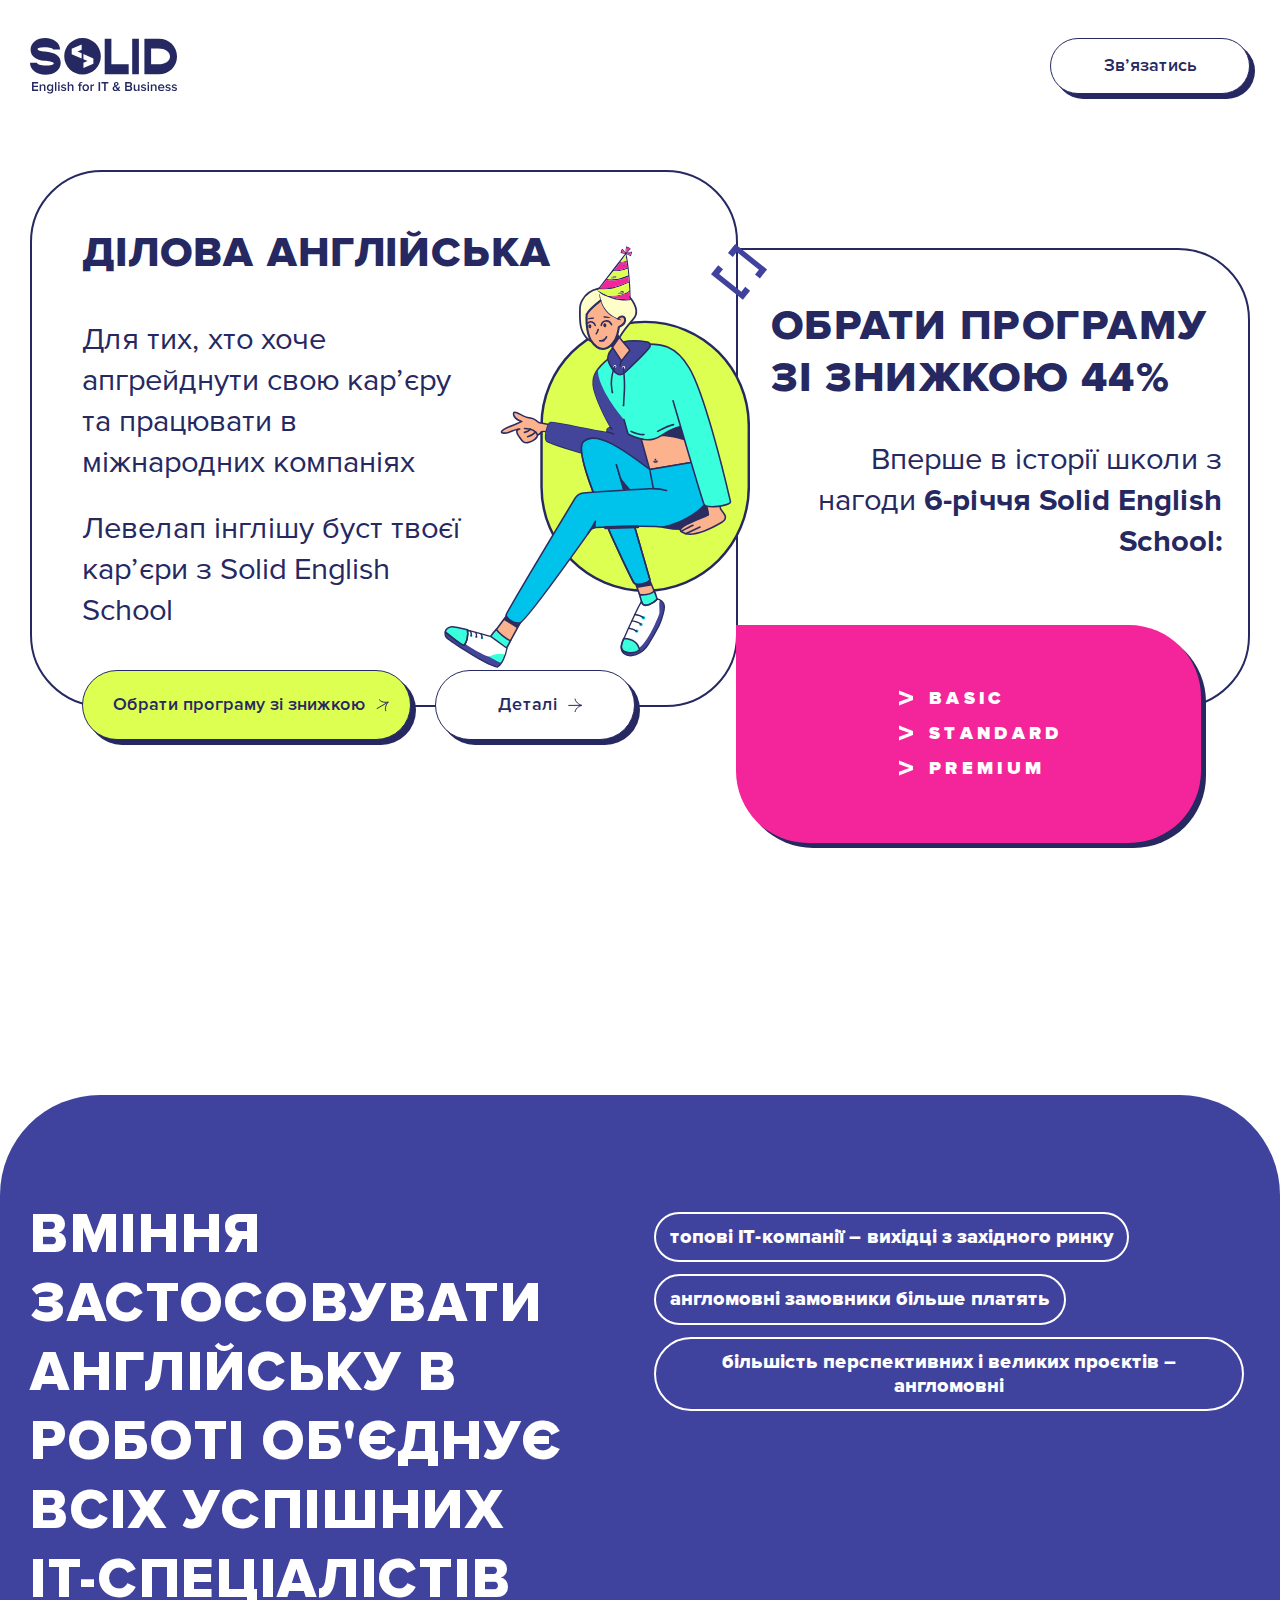
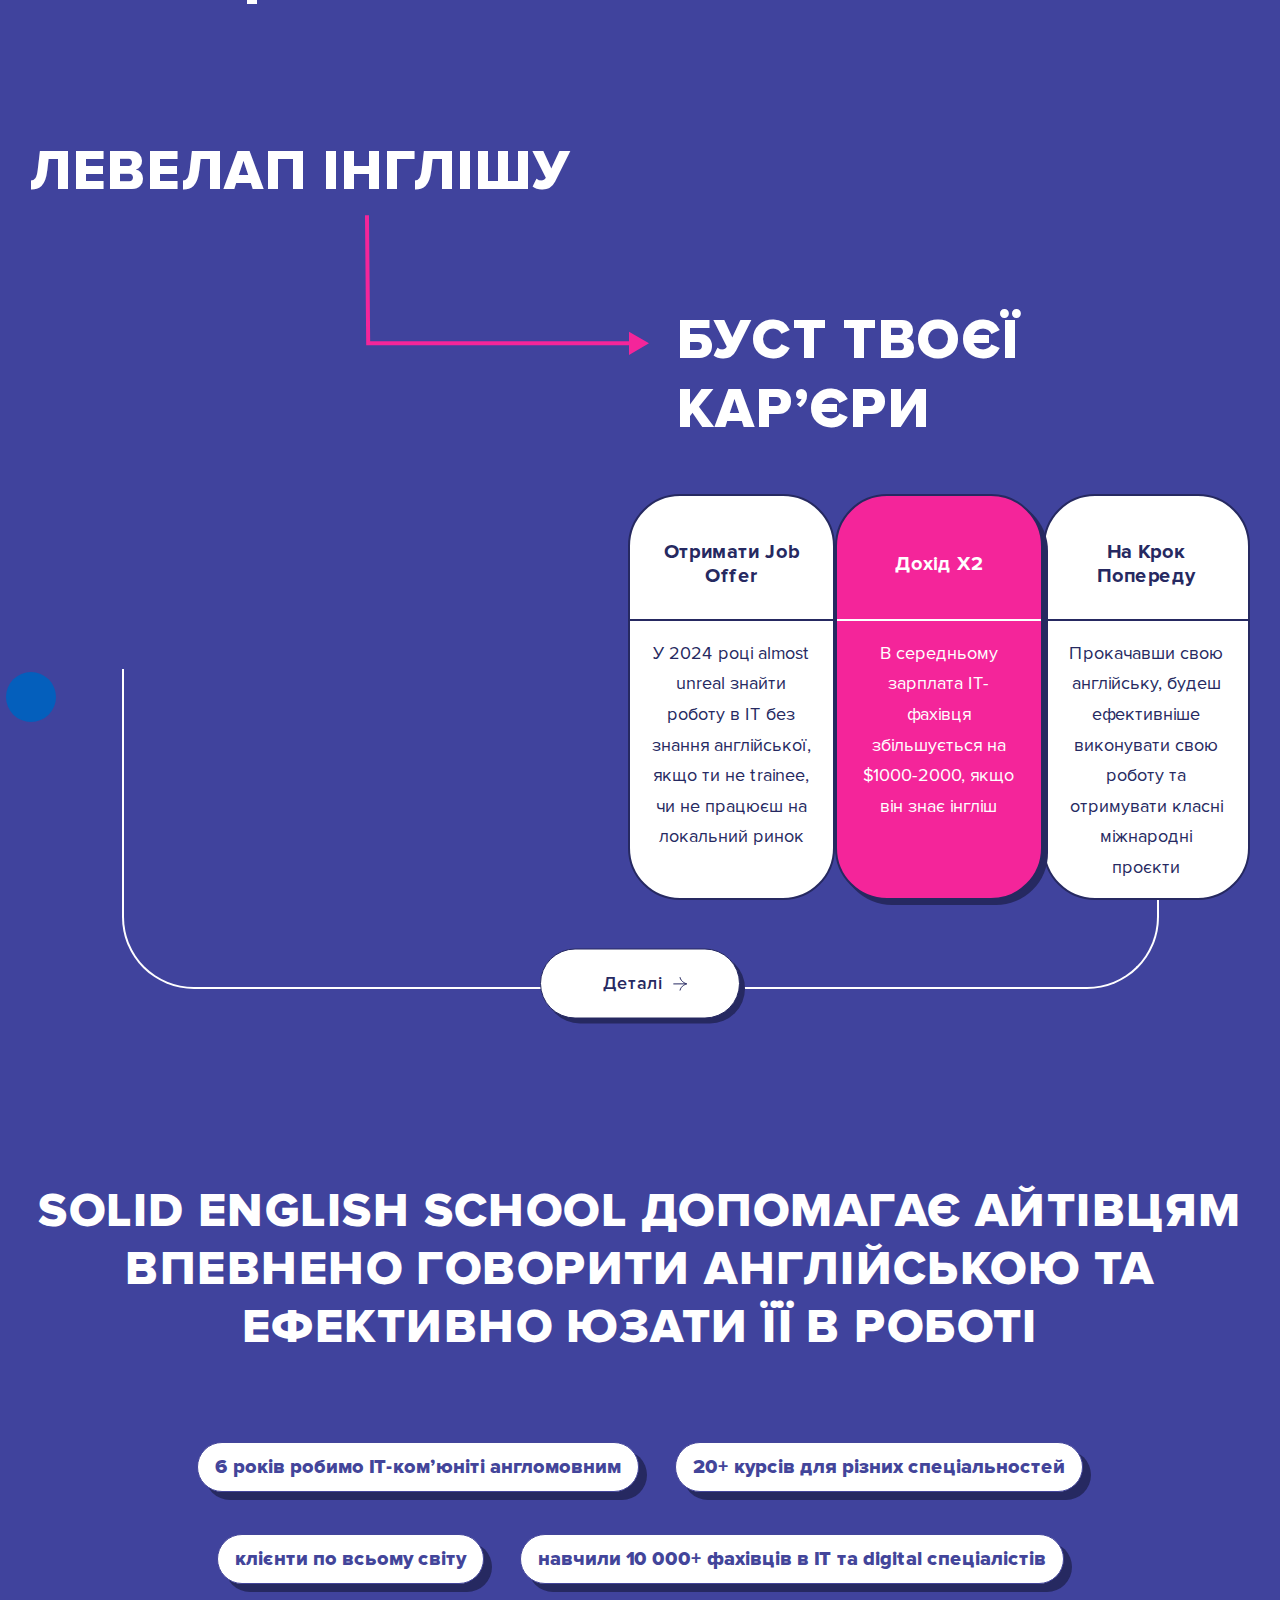
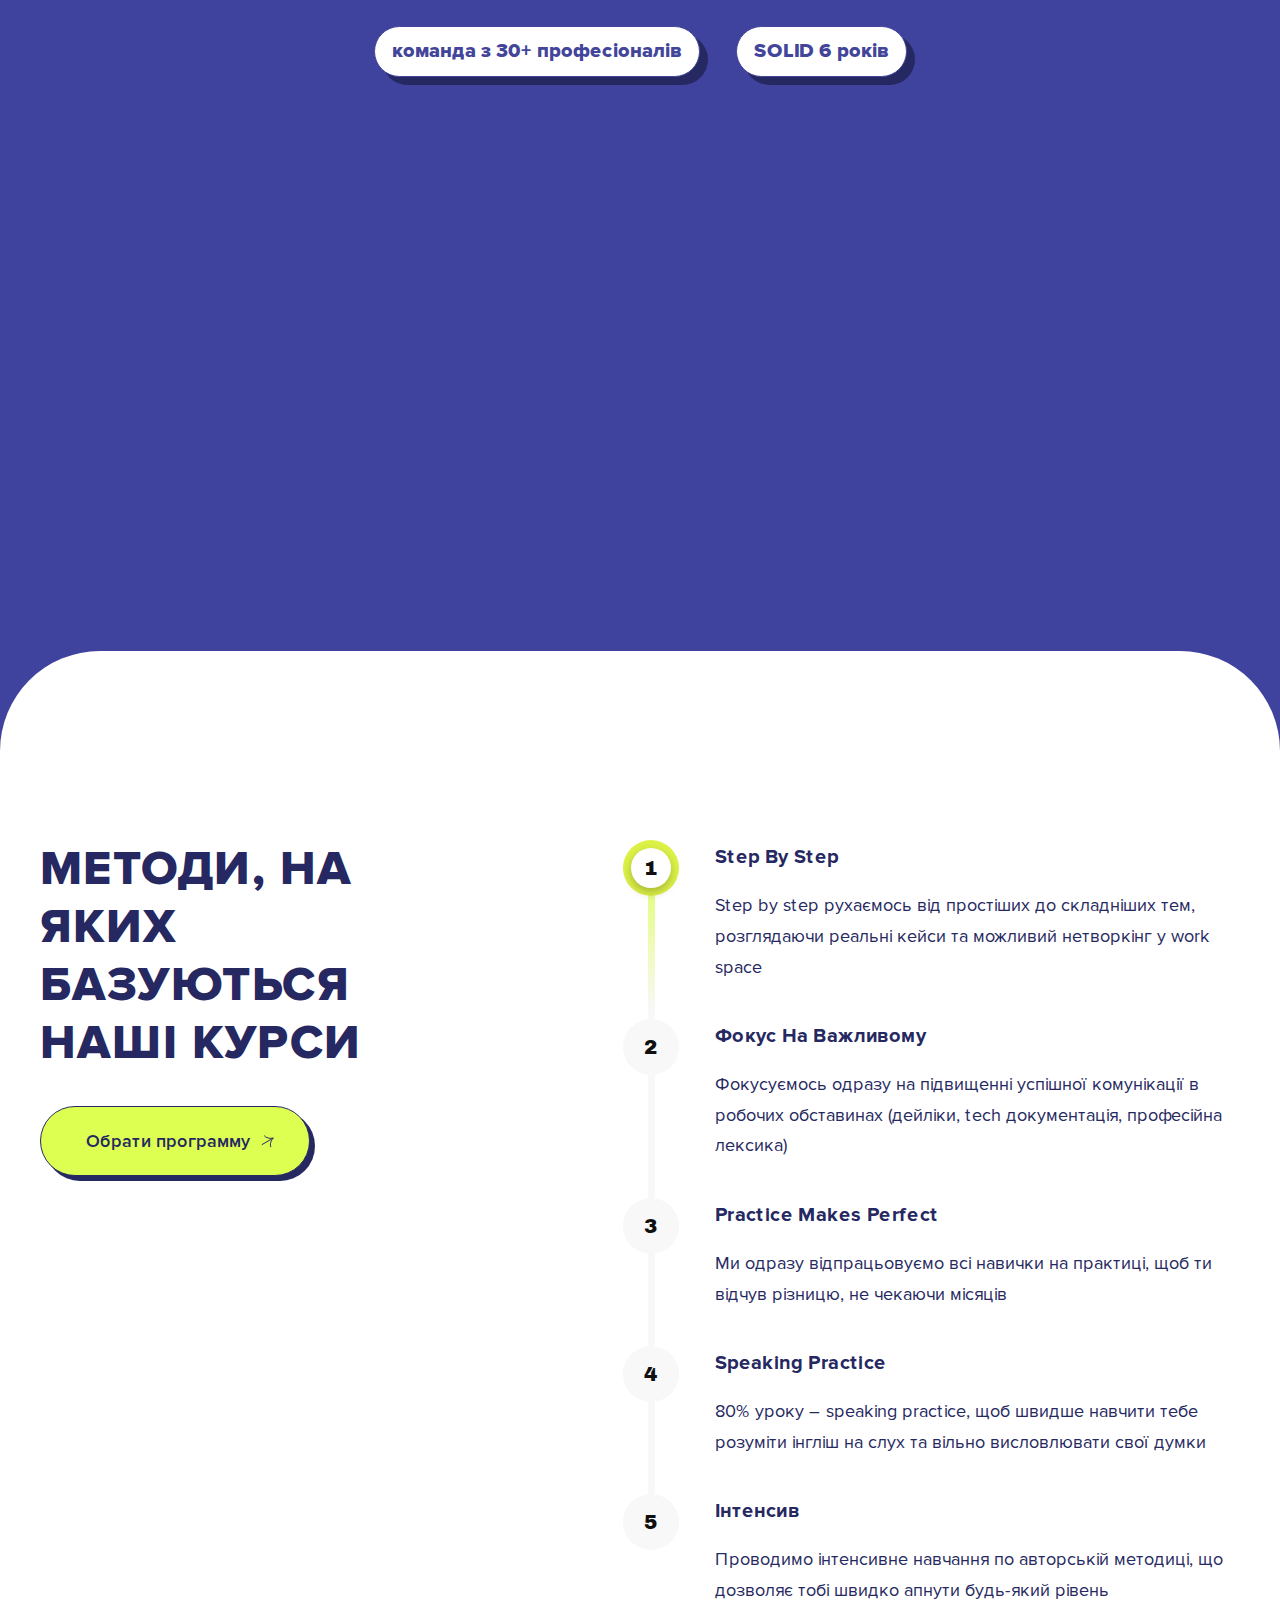
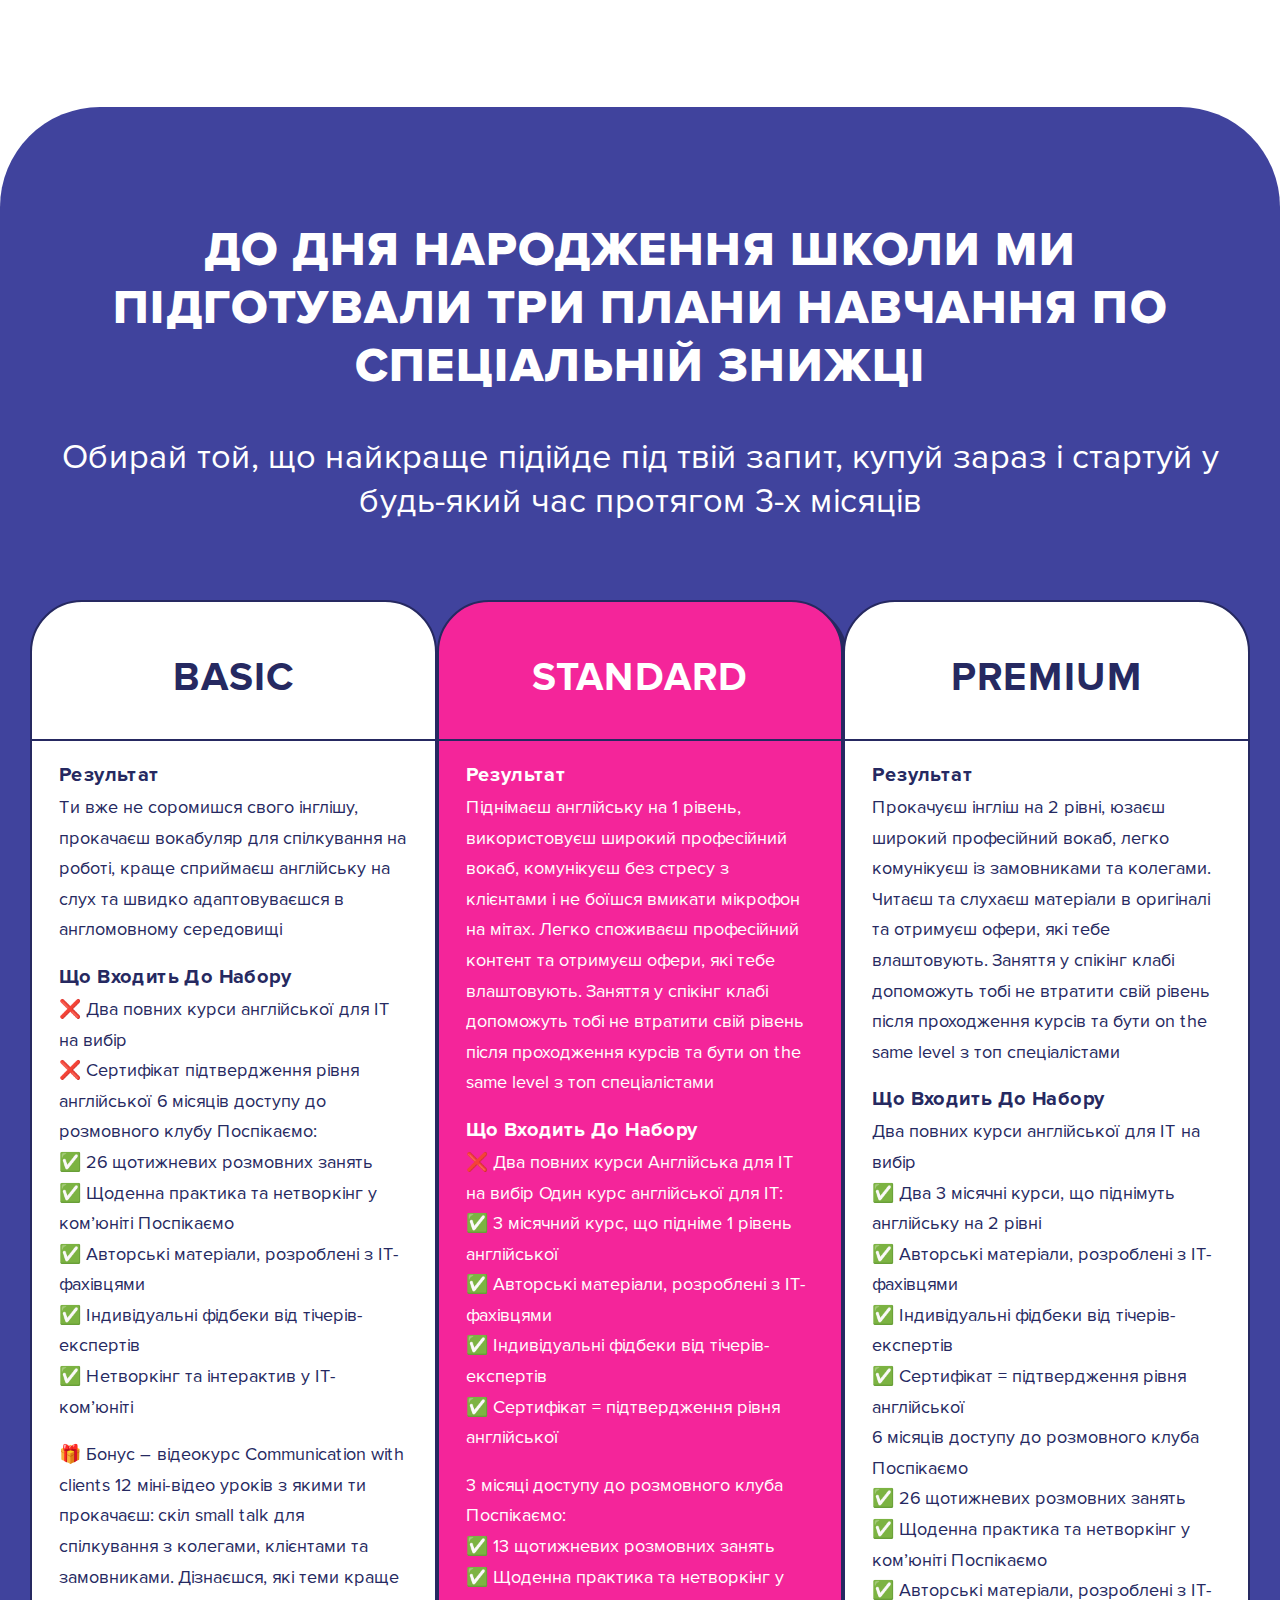
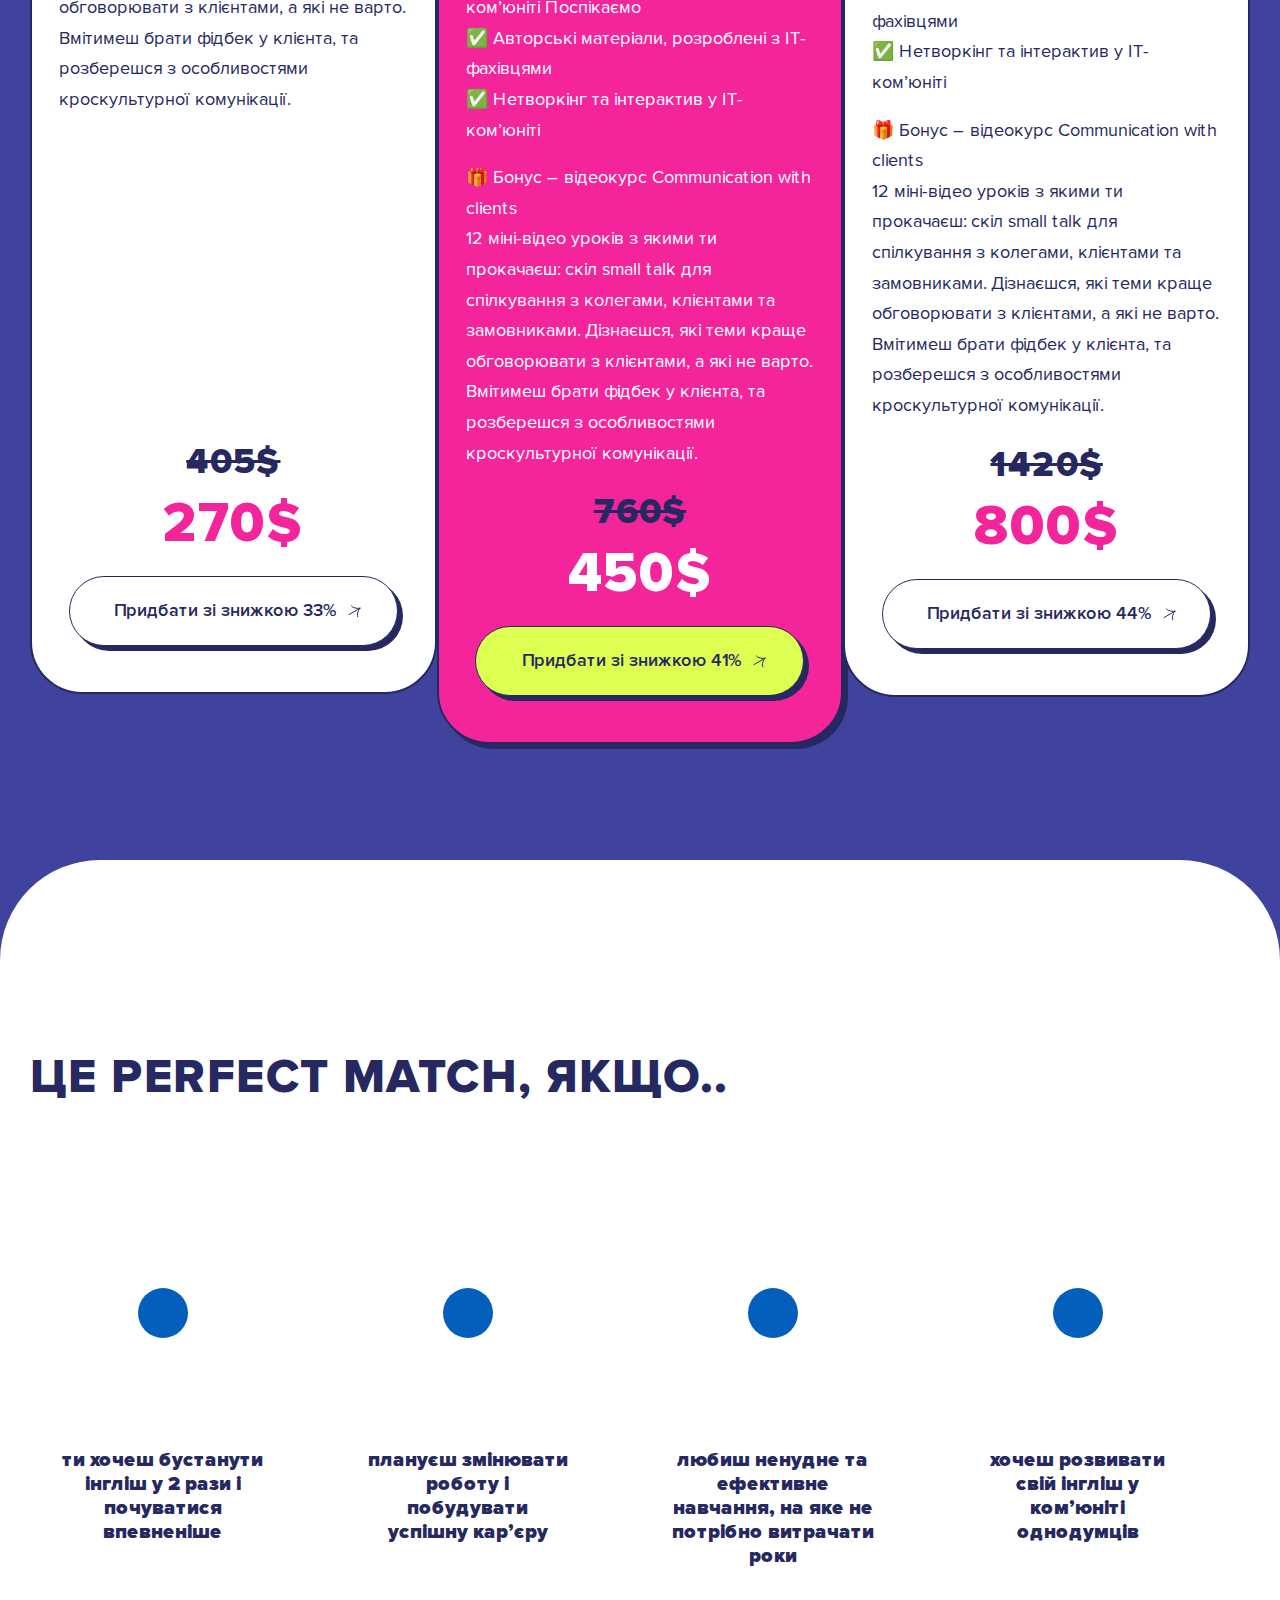
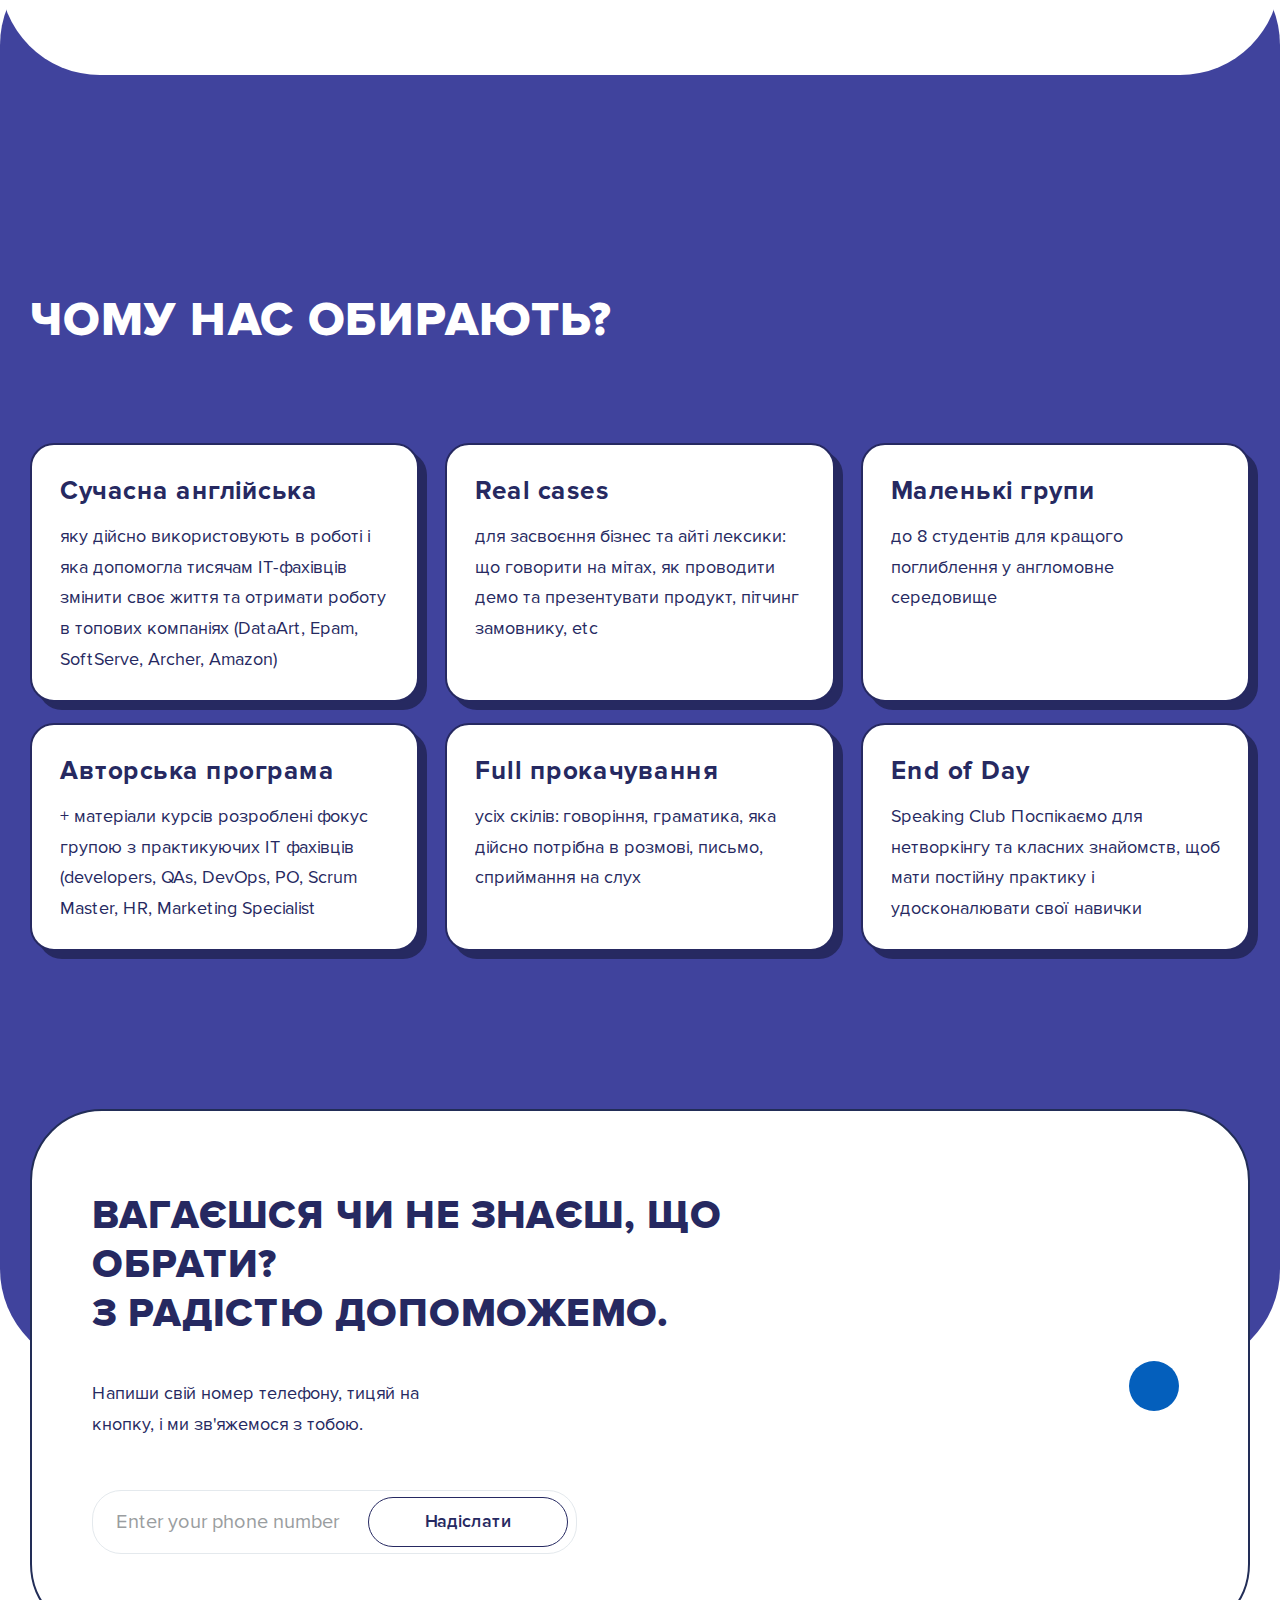
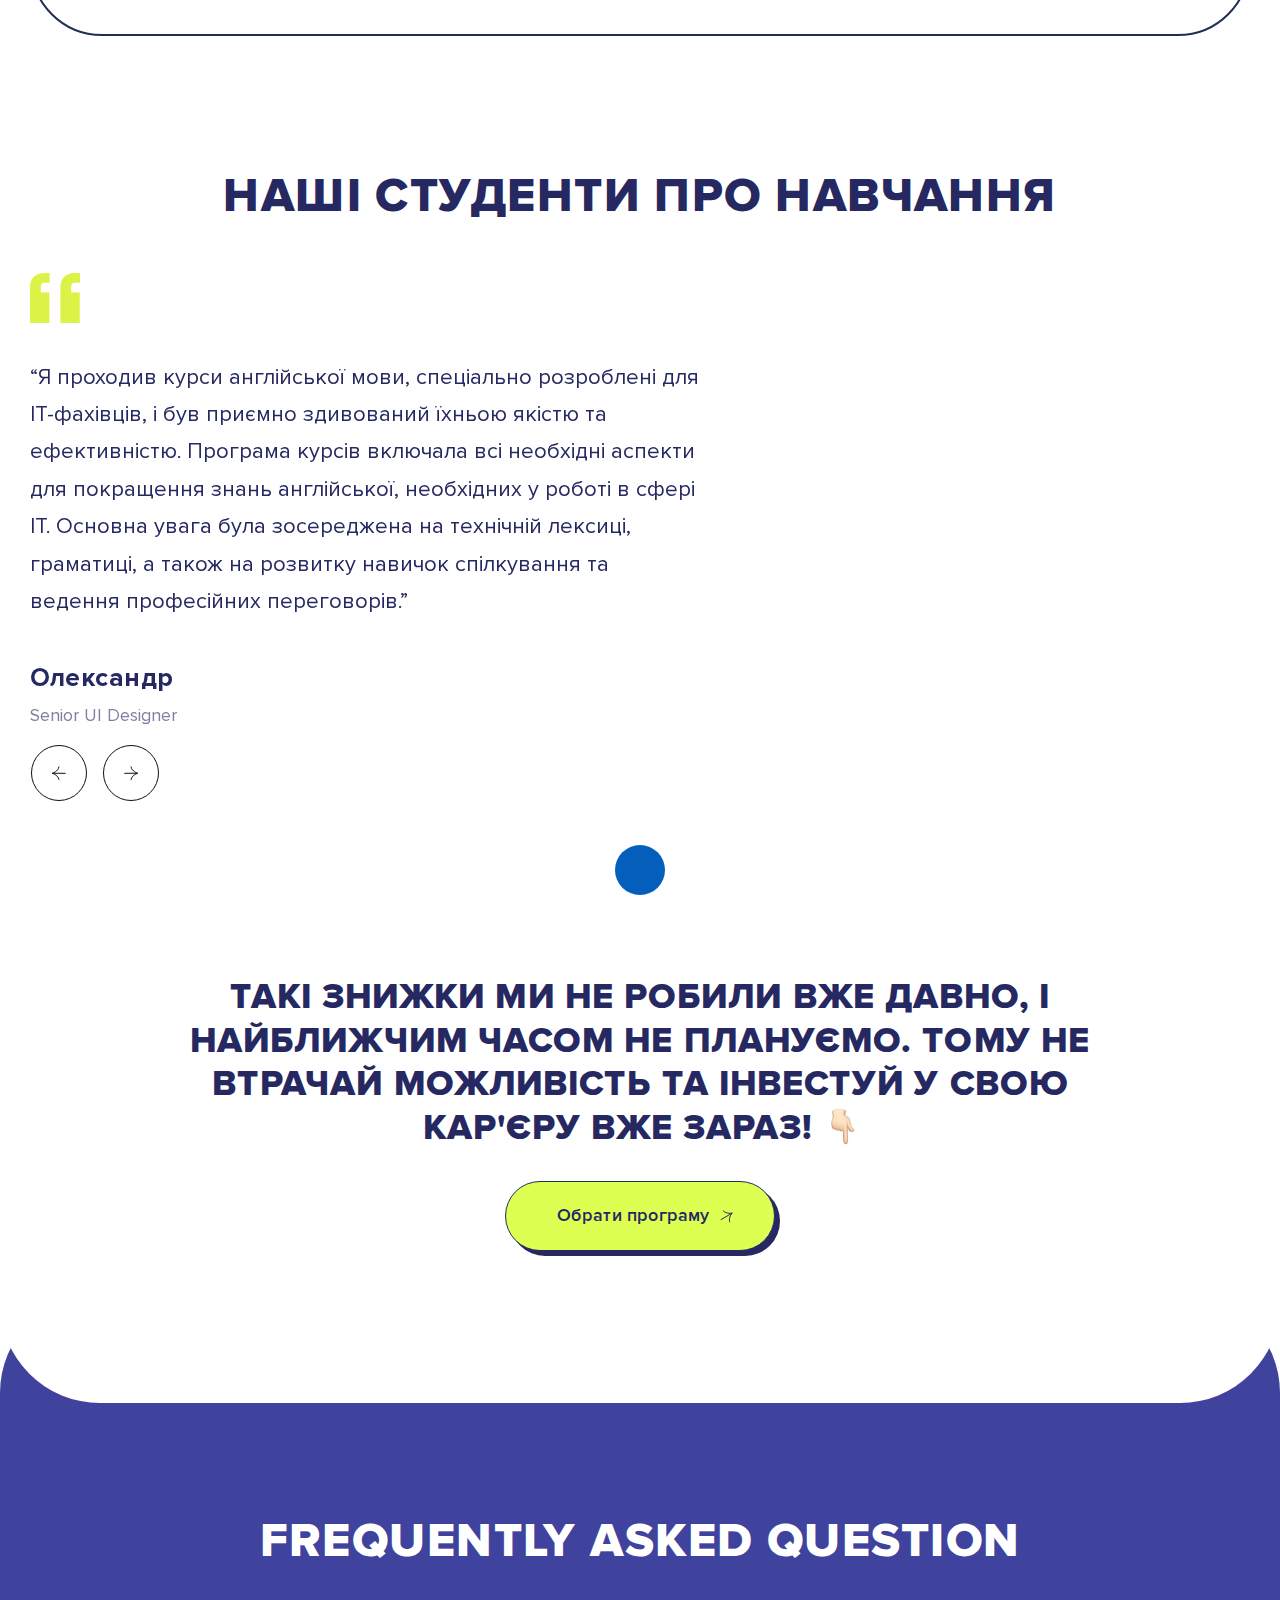
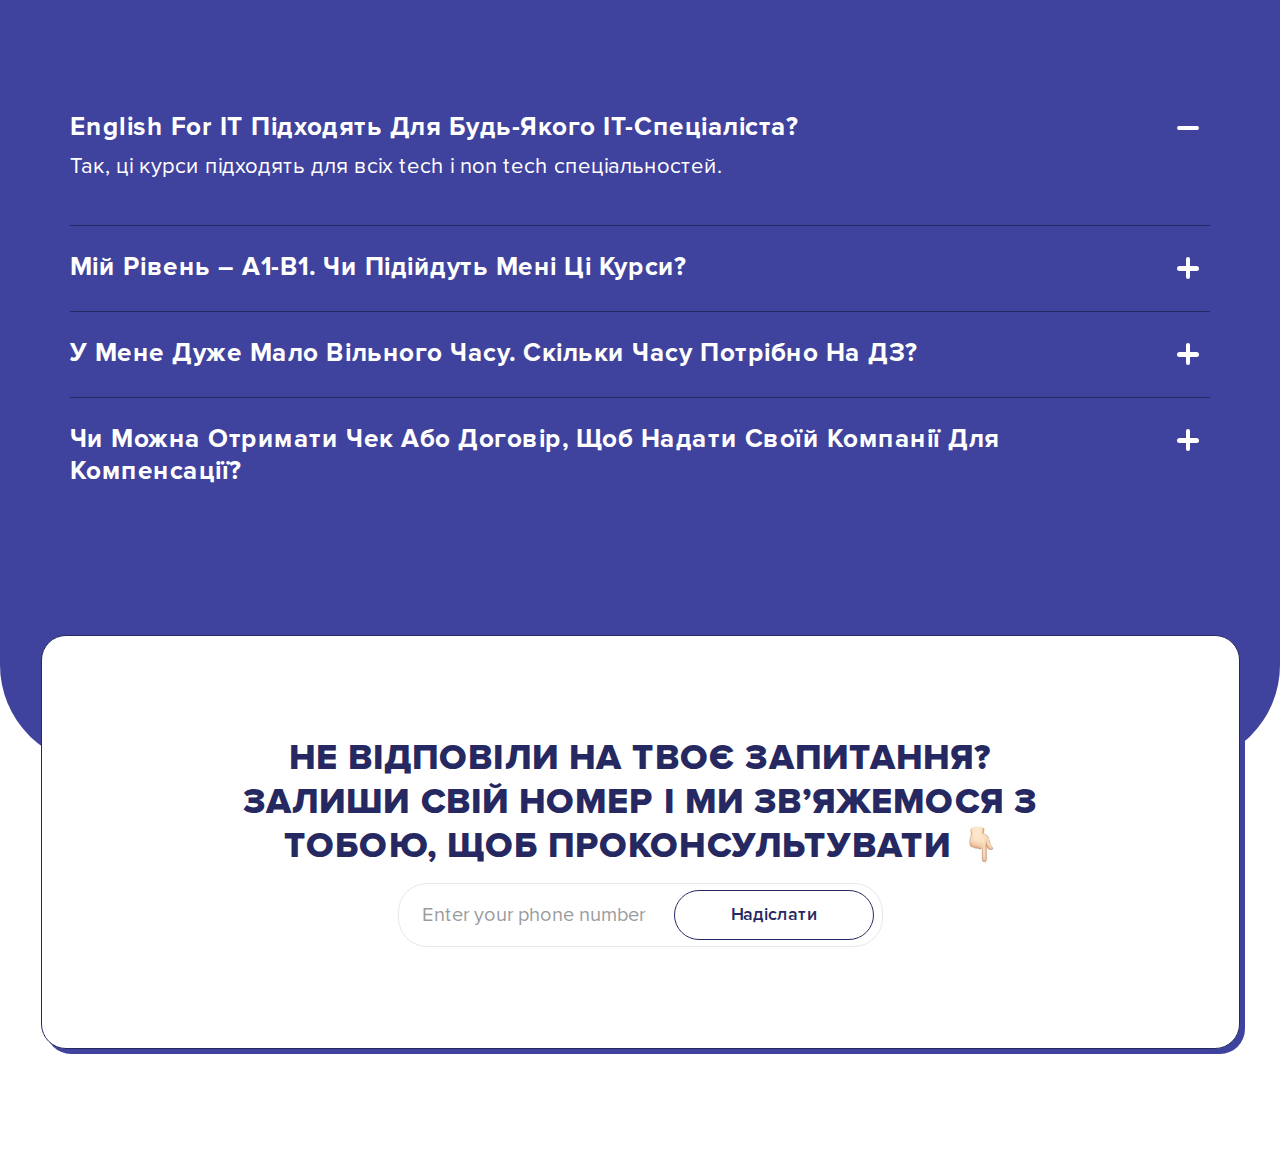
==== commit 150b20a0: "Add files via upload" ====
--- a/index.html
+++ b/index.html
@@ -4,9 +4,9 @@
    <meta charset="UTF-8">
    <meta http-equiv="X-UA-Compatible" content="IE=edge">
    <meta name="viewport" content="width=device-width, initial-scale=1.0">
-   <link rel="stylesheet" href="files/lazy-load-for-images/lazy-load-for-images.css?_v=20240711161207">
-   <link rel="stylesheet" href="files/swiper/css/swiper-bundle.min.css?_v=20240711161207">
-   <link rel="stylesheet" href="css/style.min.css?_v=20240711161207">
+   <link rel="stylesheet" href="files/lazy-load-for-images/lazy-load-for-images.css?_v=20240711175716">
+   <link rel="stylesheet" href="files/swiper/css/swiper-bundle.min.css?_v=20240711175716">
+   <link rel="stylesheet" href="css/style.min.css?_v=20240711175716">
    <!--<link rel="icon" type="image/svg+xml" href="favicon.svg">-->
    <title>Solid - English for IT & Business</title>
 </head>
@@ -59,7 +59,7 @@
                         </li>
                      </ul>
                   </div>
-                  <img class="first-screen__illustration-big" src="images/svg/first-screen-illustration.svg" alt="">
+                  <img class="first-screen__illustration-big" src="images/svg/first-screen-illustration-festive.svg" alt="">
                </div>
             </div>
          </section>
@@ -144,7 +144,7 @@
                      </div>
                   </div>
                   <div class="section-two__blockIllustration wrap-lazy-load-image">
-                     <img src="images/svg/section-two-illustration.svg" alt="">
+                     <img src="images/svg/section-two-illustration-festive.svg" alt="">
                   </div>
                   <div class="section-two__blockIllustrations wrap-lazy-load-image">
                      <img src="images/svg/section-two-illustrations.svg" alt="">
@@ -385,7 +385,7 @@
                      </div>
                   </div>
                   <div class="hesitating-what-to-choose__blockImage wrap-lazy-load-image">
-                     <img src="images/svg/hesitating-what-to-choose-illustratiom.svg" alt="">
+                     <img src="images/svg/hesitating-what-to-choose-illustratiom-festive.svg" alt="">
                   </div>
                </div>
             </div>
@@ -518,7 +518,7 @@
                      </form>
                   </div>
                   <div class="leave-your-number__illustration wrap-lazy-load-image">
-                     <img src="images/leave-your-number-overlay.png" alt="">
+                     <img src="images/leave-your-number-overlay-festive.png" alt="">
                   </div>
                </div>
             </div>
@@ -616,15 +616,15 @@
 
    </div>
 
-   <script src="js/script.min.js?_v=20240711161207"></script>
-
-   <script src="files/lazy-load-for-images/lazy-load-for-images.js?_v=20240711161207"></script>
-   <script src="files/swiper/js/swiper-bundle.min.js?_v=20240711161207"></script>
-   <script src="files/swiper/js/init.js?_v=20240711161207"></script>
-
-   <script src="files/js/demo-for-form.js?_v=20240711161207"></script>
-
-   <!--<script src="files/js/jquery-3.6.1.min.js?_v=20240711161207"></script>-->
+   <script src="js/script.min.js?_v=20240711175716"></script>
+
+   <script src="files/lazy-load-for-images/lazy-load-for-images.js?_v=20240711175716"></script>
+   <script src="files/swiper/js/swiper-bundle.min.js?_v=20240711175716"></script>
+   <script src="files/swiper/js/init.js?_v=20240711175716"></script>
+
+   <script src="files/js/demo-for-form.js?_v=20240711175716"></script>
+
+   <!--<script src="files/js/jquery-3.6.1.min.js?_v=20240711175716"></script>-->
 
 </body>
 </html>--- a/css/style.min.css
+++ b/css/style.min.css
@@ -1 +1 @@
-@charset "UTF-8";@font-face{font-family:"Proxima Nova";src:url(../files/fonts/Proxima-Nova/ProximaNova-Light.woff) format("woff");font-weight:300;font-style:normal}@font-face{font-family:"Proxima Nova";src:url(../files/fonts/Proxima-Nova/ProximaNova-Light-Italic.woff) format("woff");font-weight:300;font-style:italic}@font-face{font-family:"Proxima Nova";src:url(../files/fonts/Proxima-Nova/ProximaNova-Regular.woff) format("woff");font-weight:400;font-style:normal}@font-face{font-family:"Proxima Nova";src:url(../files/fonts/Proxima-Nova/ProximaNova-Regular-Italic.woff) format("woff");font-weight:400;font-style:italic}@font-face{font-family:"Proxima Nova";src:url(../files/fonts/Proxima-Nova/ProximaNova-Semibold.woff) format("woff");font-weight:600;font-style:normal}@font-face{font-family:"Proxima Nova";src:url(../files/fonts/Proxima-Nova/ProximaNova-Bold.woff) format("woff");font-weight:700;font-style:normal}@font-face{font-family:"Proxima Nova";src:url(../files/fonts/Proxima-Nova/ProximaNova-Extrabold.woff) format("woff");font-weight:800;font-style:normal}@font-face{font-family:"Proxima Nova";src:url(../files/fonts/Proxima-Nova/ProximaNova-Black.woff) format("woff");font-weight:900;font-style:normal}@font-face{font-family:Gopher;src:url(../files/fonts/Gopher/Gopher-Regular.woff2) format("woff2");font-weight:400;font-style:normal}@font-face{font-family:Gopher;src:url(../files/fonts/Gopher/Gopher-Italic.woff2) format("woff2");font-weight:400;font-style:italic}@font-face{font-family:Gopher;src:url(../files/fonts/Gopher/Gopher-Medium.woff2) format("woff2");font-weight:500;font-style:normal}@font-face{font-family:Gopher;src:url(../files/fonts/Gopher/Gopher-Bold.woff2) format("woff2");font-weight:700;font-style:normal}@font-face{font-family:Gopher;src:url(../files/fonts/Gopher/Gopher-Black.woff2) format("woff2");font-weight:900;font-style:normal}@font-face{font-family:Gopher;src:url(../files/fonts/Gopher/Gopher-Heavy.woff2) format("woff2");font-weight:900;font-style:normal}@font-face{font-family:"Archivo Black";font-style:normal;font-weight:400;font-display:swap;src:url(../files/fonts/Archivo-Black/400/latin-ext.woff2) format("woff2");unicode-range:U+0100-02AF,U+0304,U+0308,U+0329,U+1E00-1E9F,U+1EF2-1EFF,U+2020,U+20A0-20AB,U+20AD-20C0,U+2113,U+2C60-2C7F,U+A720-A7FF}@font-face{font-family:"Archivo Black";font-style:normal;font-weight:400;font-display:swap;src:url(../files/fonts/Archivo-Black/400/latin.woff2) format("woff2");unicode-range:U+0000-00FF,U+0131,U+0152-0153,U+02BB-02BC,U+02C6,U+02DA,U+02DC,U+0304,U+0308,U+0329,U+2000-206F,U+2074,U+20AC,U+2122,U+2191,U+2193,U+2212,U+2215,U+FEFF,U+FFFD}@font-face{font-family:"JetBrains Mono";font-style:normal;font-weight:700;font-display:swap;src:url(../files/fonts/JetBrains-Mono/700/cyrillic-ext.woff2) format("woff2");unicode-range:U+0460-052F,U+1C80-1C88,U+20B4,U+2DE0-2DFF,U+A640-A69F,U+FE2E-FE2F}@font-face{font-family:"JetBrains Mono";font-style:normal;font-weight:700;font-display:swap;src:url(../files/fonts/JetBrains-Mono/700/cyrillic.woff2) format("woff2");unicode-range:U+0301,U+0400-045F,U+0490-0491,U+04B0-04B1,U+2116}@font-face{font-family:"JetBrains Mono";font-style:normal;font-weight:700;font-display:swap;src:url(../files/fonts/JetBrains-Mono/700/greek.woff2) format("woff2");unicode-range:U+0370-0377,U+037A-037F,U+0384-038A,U+038C,U+038E-03A1,U+03A3-03FF}@font-face{font-family:"JetBrains Mono";font-style:normal;font-weight:700;font-display:swap;src:url(../files/fonts/JetBrains-Mono/700/vietnamese.woff2) format("woff2");unicode-range:U+0102-0103,U+0110-0111,U+0128-0129,U+0168-0169,U+01A0-01A1,U+01AF-01B0,U+0300-0301,U+0303-0304,U+0308-0309,U+0323,U+0329,U+1EA0-1EF9,U+20AB}@font-face{font-family:"JetBrains Mono";font-style:normal;font-weight:700;font-display:swap;src:url(../files/fonts/JetBrains-Mono/700/latin-ext.woff2) format("woff2");unicode-range:U+0100-02AF,U+0304,U+0308,U+0329,U+1E00-1E9F,U+1EF2-1EFF,U+2020,U+20A0-20AB,U+20AD-20C0,U+2113,U+2C60-2C7F,U+A720-A7FF}@font-face{font-family:"JetBrains Mono";font-style:normal;font-weight:700;font-display:swap;src:url(../files/fonts/JetBrains-Mono/700/latin.woff2) format("woff2");unicode-range:U+0000-00FF,U+0131,U+0152-0153,U+02BB-02BC,U+02C6,U+02DA,U+02DC,U+0304,U+0308,U+0329,U+2000-206F,U+2074,U+20AC,U+2122,U+2191,U+2193,U+2212,U+2215,U+FEFF,U+FFFD}*,::after,::before{box-sizing:border-box;margin:0;padding:0}button{background:0 0;border:none;cursor:pointer}img,picture{height:auto;max-width:100%;vertical-align:top}/*! normalize.css v8.0.1 | MIT License | github.com/necolas/normalize.css */html{line-height:1.15;-webkit-text-size-adjust:100%}body{margin:0}main{display:block}h1{font-size:2em;margin:.67em 0}hr{box-sizing:content-box;height:0;overflow:visible}pre{font-family:monospace,monospace;font-size:1em}a{background-color:transparent}abbr[title]{border-bottom:none;text-decoration:underline;-webkit-text-decoration:underline dotted;text-decoration:underline dotted}b,strong{font-weight:700}code,kbd,samp{font-family:monospace,monospace;font-size:1em}small{font-size:80%}sub,sup{font-size:75%;line-height:0;position:relative;vertical-align:baseline}sub{bottom:-.25em}sup{top:-.5em}img{border-style:none}button,input,optgroup,select,textarea{font-family:inherit;font-size:100%;line-height:1.15;margin:0}button,input{overflow:visible}button,select{text-transform:none}[type=button],[type=reset],[type=submit],button{-webkit-appearance:button}[type=button]::-moz-focus-inner,[type=reset]::-moz-focus-inner,[type=submit]::-moz-focus-inner,button::-moz-focus-inner{border-style:none;padding:0}[type=button]:-moz-focusring,[type=reset]:-moz-focusring,[type=submit]:-moz-focusring,button:-moz-focusring{outline:1px dotted ButtonText}fieldset{padding:.35em .75em .625em}legend{box-sizing:border-box;color:inherit;display:table;max-width:100%;padding:0;white-space:normal}progress{vertical-align:baseline}textarea{overflow:auto}[type=checkbox],[type=radio]{box-sizing:border-box;padding:0}[type=number]::-webkit-inner-spin-button,[type=number]::-webkit-outer-spin-button{height:auto}[type=search]{-webkit-appearance:textfield;outline-offset:-2px}[type=search]::-webkit-search-decoration{-webkit-appearance:none}::-webkit-file-upload-button{-webkit-appearance:button;font:inherit}details{display:block}summary{display:list-item}template{display:none}[hidden]{display:none}body,html{height:100%}.wrapper{display:flex;flex-direction:column;min-height:100vh;overflow:hidden}main.main{flex:1;margin-top:0!important;padding-top:150px}body.lock-scroll{overflow:hidden}body{background-color:#fff;color:#262961;font-family:"Proxima Nova",sans-serif;font-size:18px;font-style:normal;font-weight:400;line-height:30.6px;margin:0}body._lock{overflow:hidden}body p strong{font-weight:700}.n_container{margin-left:auto;margin-right:auto;max-width:1370px;padding-left:30px;padding-right:30px}.n_sec-title{font-size:48px;line-height:normal;font-weight:800;letter-spacing:.03em;margin:0;text-transform:uppercase}h1,h2,h3,h4,h5,h6{font-weight:700}.n_object-fit{left:0;height:100%;-o-object-fit:cover;object-fit:cover;position:absolute;top:0;width:100%;z-index:1}.n_btn{align-items:center;background-color:#fff;border:1px solid #262961;border-radius:100px;box-shadow:5px 5px 0 0 #262961;cursor:pointer;display:flex;justify-content:center;font-size:18px;font-weight:600;line-height:19.76px;height:70px;min-width:270px;padding:0 40px 0 25px;transition:all .3s ease 0s;text-align:center}.n_btn span{position:relative}.n_btn span::after{content:url("data:image/svg+xml;charset=UTF-8,%3csvg width='21' height='20' viewBox='0 0 21 20' fill='none' xmlns='http://www.w3.org/2000/svg'%3e%3cpath d='M7.1679 4.48787C10.3896 8.40133 16.2747 6.92804 16.2747 6.92804M16.2747 6.92804C16.2747 6.92804 12.0563 11.2881 13.8346 16.0349M16.2747 6.92804L4.75941 13.6496' stroke='%23262961' stroke-linejoin='bevel'/%3e%3c/svg%3e");position:absolute;right:-28px;top:50%;transition:.3s;transform:translateY(-40%)}.block{margin-left:auto;margin-right:auto;width:1140.75px;max-width:100%}.block__item{padding-bottom:19px;padding-top:14px;transition:.3s ease 0s}.block__item.item-active{padding-bottom:0}.block__title{border:none;color:#fff;cursor:pointer;font-size:26px;font-weight:700;line-height:normal;letter-spacing:.02em;position:relative;text-align:left;transition:.3s ease 0s;text-transform:capitalize;width:100%}.block__content{color:#fff;margin-top:-4px;padding-bottom:21px;padding-top:0;overflow:hidden;transition:.3s ease 0s}.block__content p{font-size:22px;font-weight:400;line-height:37.4px;margin:0;text-align:left}.block__text{overflow:hidden}.block__text p{margin-bottom:12px!important;transition:.3s ease 0s}.block__text p:last-child{margin-bottom:0!important;transition:.3s ease 0s}.block__text ol,.block__text ul{margin-bottom:15px;margin-top:15px}.block__text ol li,.block__text ul li{font-size:22px;font-weight:400;line-height:37.4px;list-style-position:inside}.block__text ol li:not(:last-child),.block__text ul li:not(:last-child){margin-bottom:15px}.block__text ul li{list-style:none;padding-left:22px;position:relative}.block__text ul li::before{background-color:#fff;border-radius:50%;content:"";display:block;height:5px;left:8px;position:absolute;top:16px;width:5px}.block__text ol li{padding-left:3px}.block._init .block__item:not(:last-child){border-bottom:1px solid #262961}.block._init .block__title{padding-bottom:9px;padding-right:58px;padding-top:11px;position:relative}.block._init .block__title._active:after{opacity:0}.block._init .block__title::before,.block._init .block__title:after{background-color:#fff;border-radius:8px;content:"";display:block;position:absolute;transition:.3s ease 0s}.block._init .block__title:after{height:22px;right:20px;top:17px;width:4.2px}.block._init .block__title::before{height:4.2px;right:11px;top:26px;width:22px}body.lock{overflow:hidden}.popup{background-color:rgba(0,0,0,.6);color:#fff;height:100%;left:0;opacity:0;position:fixed;transition:all .6s ease 0s;top:0;overflow-y:auto;overflow-x:hidden;visibility:hidden;width:100%;z-index:105}.popup.open{opacity:1;visibility:visible}.popup__body{align-items:center;display:flex;justify-content:center;min-height:100vh;padding-bottom:50px;padding-right:50px;padding-left:50px;padding-top:50px}.popup__content{background-color:#fff;border-radius:25.48px;border:2px solid #262961;box-shadow:10px 10px 0 0 #262961;max-width:100%;position:relative;width:1227px}.popup__content-image{padding:0!important}.popup__content-image img{max-width:100%;vertical-align:top}.popup__close{background-color:#3affdc;border-radius:50px;display:block;font-size:0;height:24.69px;width:24.69px}.popup__head{background-color:#262961;border-top-left-radius:20px;border-top-right-radius:20px;padding:17px 24px 14px}.popup .content{color:#262961;padding:50px 94px 72px}.popup .content .wrap-price{align-items:flex-end;display:flex;flex-direction:column;margin-left:auto}.popup .content .wrap-price .price{color:#f4259a;font-size:56px;font-weight:800;line-height:normal;margin:-8px 0 -8px;text-align:right}.popup .content .wrap-price .price.discount{color:#262961;font-size:36px;letter-spacing:.03em;text-decoration:line-through}.popup .content h3{margin:0}.popup .content p{margin:9px 0 35px;max-width:380px}.popup .content form input:not([type=submit]){border:1px solid #e4e9ed;border-radius:29px;display:table;height:64px;font-size:20px;font-weight:400;line-height:28px;margin-bottom:16px;padding:18px 24px;width:485px;max-width:100%}.popup .content form input:not([type=submit]):focus{outline:1px solid #262961}.popup .content form button[type=submit],.popup .content form input[type=submit]{border:1px solid #262961;border-radius:100px;height:49px;font-size:18px;font-weight:600;line-height:19.76px;margin-top:18px;padding:0 12px;text-align:center;width:200px}a{color:inherit;transition:color .3s;text-decoration:none}.img-loaded .sk-spinner-pulse{display:none!important;opacity:0!important}.header{background-color:#fff;left:0;position:fixed;right:0;top:0;z-index:12}.header.n_scroll .n_container{height:82px}.header .n_container{align-items:center;display:flex;height:132px;max-width:1610px;transition:height .3s}.header__blockLogo{height:56px;width:148px}.header__blockLogo img{max-height:100%;max-width:100%}.header__left,.header__right{width:50%}.header__right{display:flex}.header .n_btn{display:inline-flex;justify-content:center;height:56px;margin:0 0 0 auto;min-width:200px;padding-left:20px;padding-right:20px;text-align:center}.first-screen{padding-bottom:388px}.first-screen .n_container{max-width:1370px;position:relative}.first-screen__blockLeft,.first-screen__blockRight{background-color:#fff;border:2px solid #262961;border-radius:72px;z-index:0}.first-screen__blockLeft p,.first-screen__blockRight p{margin-bottom:24px;position:relative;z-index:5;font-size:32.4px;line-height:42.72px}.first-screen__blockLeft{padding:79px 50px 63px;position:relative}.first-screen__blockLeft .n_sec-title{margin-bottom:42px}.first-screen__blockLeft p{max-width:65%}.first-screen__blockRight{padding:77px 2% 143px calc(3% - 5px);max-width:calc(40.8% - 4px)}.first-screen__blockRight .n_sec-title,.first-screen__blockRight p{position:relative;z-index:3}.first-screen__blockRight .n_sec-title{margin-bottom:36px}.first-screen__blockRight p{max-width:515px;margin-left:-3px;text-align:right}.first-screen__blockList{background-color:#f4259a;box-shadow:5px 5px 0 0 #262961;bottom:0;left:-2px;max-width:100%;position:absolute;transform:translateY(137px)}.first-screen__blockList ul{margin-left:0;padding-left:0}.first-screen__blockList ul li{align-items:center;color:#fff!important;list-style:none;display:flex;font-size:18px;font-weight:900;line-height:21.92px;letter-spacing:.24em;margin:13px 0;text-transform:uppercase}.first-screen__blockList ul li::before{content:url("data:image/svg+xml;charset=UTF-8,%3csvg width='14' height='16' viewBox='0 0 14 16' fill='none' xmlns='http://www.w3.org/2000/svg'%3e%3cpath d='M14 9.9898L0 15.5V11.6735L10.3451 8.03061L0 4.32653V0.5L14 6.0102V9.9898Z' fill='white'/%3e%3c/svg%3e");margin-right:16px;position:relative;top:2px}.first-screen__blockList ul li a{color:inherit}.first-screen .n_sec-title{font-size:45px}.first-screen__wrap-buttons{bottom:0;position:absolute;transform:translateY(50%)}.first-screen__wrap-buttons .n_btn{display:inline-flex;justify-content:center}.first-screen__wrap-buttons .n_btn.bg-color{background-color:#ddff52;margin-right:19px;min-width:329px}.first-screen__wrap-buttons .n_btn.another-icon{min-width:200px}.first-screen__wrap-buttons .n_btn.another-icon span::after{content:url(../images/svg/arrow-right.svg);transition:0s}.first-screen__illustration-small{pointer-events:none;top:78px;position:absolute;-webkit-user-select:none;-moz-user-select:none;user-select:none}.first-screen__illustration-big{max-width:68%;pointer-events:none;position:absolute;left:0;top:calc(100% + 14px);transform:translate(-70%,-40%);-webkit-user-select:none;-moz-user-select:none;user-select:none;z-index:2}.section{margin-left:auto;margin-right:auto;max-width:1920px}.application-of-english{padding-top:105px;position:relative;z-index:0}.application-of-english .n_container{max-width:1376px;position:relative;z-index:1}.application-of-english::before{background-color:#40439d;border-radius:100px 100px 0 0;bottom:0;content:"";left:0;height:100%;position:absolute;right:0;top:0;width:100%;z-index:0}.application-of-english .n_sec-title{color:#fff}.application-of-english .wrap-title .n_sec-title,.application-of-english__columns .n_sec-title{font-size:56px;line-height:normal}.application-of-english .wrap-title .wrap-info-labels .info-label{border:2px solid #fff;border-radius:48px;color:#fff!important;display:inline-block;font-size:20px;font-weight:800;line-height:24.36px;margin:6px;padding:11px 14px 11px 14px;text-align:center}.application-of-english .wrap-title .wrap-info-labels .info-label p{margin:0}.application-of-english__columns{display:flex;flex-wrap:wrap;margin-bottom:50px;margin-top:123px}.application-of-english__column{width:100%}.application-of-english__column h2.n_sec-title{background-color:#40439d;line-height:normal;position:relative}.application-of-english__column h2.n_sec-title img{left:-28px;position:absolute;transform:translate(-100%,-65%);top:0}.application-of-english__items{margin-left:auto;margin-right:auto;max-width:1410px}.application-of-english__item{position:relative;width:100%;z-index:1}.application-of-english__itemBlockImage{max-width:90%}.application-of-english__itemBlocks{display:flex;flex-wrap:wrap}.application-of-english__itemBlock{background-color:#fff;border:2px solid #262961;border-radius:52px;padding-bottom:15px;width:33.3333%}.application-of-english__itemBlock.bg-color{background-color:#f4259a;box-shadow:5px 5px 0 0 #262961;color:#fff;position:relative;z-index:1}.application-of-english__itemBlock.bg-color .application-of-english__itemBlockHead{border-bottom-color:#fff}.application-of-english__itemBlockHead{align-items:center;border-bottom:2px solid #262961;display:flex;justify-content:center;margin-bottom:17px;padding:44px 15px 31px}.application-of-english__itemBlockHead h3{font-size:20px;line-height:normal;letter-spacing:.02em;margin:0;text-transform:capitalize;text-align:center}.application-of-english__itemBlock p{margin-left:auto;margin-right:auto;max-width:194px;padding-left:15px;padding-right:15px;text-align:center}.application-of-english__item.bottom{border:2px solid #fff;border-top:none;border-radius:0 0 72px 72px;display:flex;justify-content:center;height:320px;margin:-231px auto 0;max-width:1216px;position:relative;z-index:0}.application-of-english__item.bottom .n_btn{display:inline-flex;justify-content:center;margin-top:auto;min-width:200px;position:relative;transform:translateY(45%);z-index:1}.application-of-english__item.bottom .n_btn span::after{content:url(../images/svg/arrow-right.svg);transition:0s}.application-of-english__item.bottom img{bottom:0;left:50%;position:absolute;right:0;transform:translateX(-50%)}.section-two{padding-bottom:428px;padding-top:193px;position:relative}.section-two .n_sec-title{margin-left:auto;margin-right:auto;max-width:1221px;text-align:center}.section-two__labels{display:flex;flex-wrap:wrap;justify-content:center;margin-top:65px}.section-two__label{background-color:#fff;border:1px solid #43459a;box-shadow:8px 8px 0 0 #262961;border-radius:100px;color:#43459a!important;font-size:20px;font-weight:800;line-height:24.36px;margin:21px 18px;padding:12px 17px;text-align:center}.section-two__blockIllustration{bottom:0;left:0;padding-bottom:100px;pointer-events:none;position:absolute;right:0;-webkit-user-select:none;-moz-user-select:none;user-select:none}.section-two__blockIllustration img{bottom:0;left:calc(50% - 3px);max-width:65%;position:relative;transform:translateX(-50%)}.section-two__blockIllustrations{bottom:0;left:0;padding-bottom:100px;pointer-events:none;position:absolute;right:0;-webkit-user-select:none;-moz-user-select:none;user-select:none;z-index:0}.section-two__blockIllustrations img{bottom:0;left:calc(47% - 7px);max-width:90%;position:relative;transform:translateX(-50%)}.methods{margin-top:-100px;padding-bottom:101px;padding-top:189px;position:relative;z-index:0}.methods::before{background-color:#fff;border-radius:100px 100px 0 0;bottom:0;content:"";left:0;height:100%;position:absolute;right:0;top:0;width:100%;z-index:1}.methods .n_container{max-width:1260px;position:relative;z-index:1}.methods__item{width:100%}.methods__item .n_btn{background-color:#ddff52;display:inline-flex;margin-top:34px}.methods__list{counter-reset:section}.methods__listItem{overflow:hidden;position:relative}.methods__listItem:not(:last-child){padding-bottom:37px}.methods__listItem .circle{background-color:#fff;border-radius:50%;box-shadow:0 4px 10px 0 rgba(0,0,0,.2509803922);font-size:0;height:40px;left:8px;position:absolute;top:8px;width:40px;z-index:1}.methods__listItem .circle::after{color:#101010;content:"1";left:50%;font-family:"Archivo Black";font-size:20px;font-weight:400;line-height:28px;position:absolute;transform:translate(-50%,-50%);top:50%;z-index:3}.methods__listItem:nth-child(1)::before{background-color:#ddf247}.methods__listItem:nth-child(1)::after{background:linear-gradient(180deg,#ddff52 0,#f8f8f8 95.07%);content:"";display:block;height:100%;left:25px;position:absolute;top:1px;width:7px;z-index:0}.methods__listItem:last-child::after{background:#fff;content:"";display:block;height:100%;left:25px;position:absolute;top:1px;width:7px;z-index:0}.methods__listItem::before{align-items:center;background-color:#f8f8f8;border-radius:50%;color:#101010;counter-increment:section;content:counter(section);font-family:"Archivo Black";font-size:20px;font-weight:400;line-height:28px;display:flex;justify-content:center;height:56px;left:0;position:absolute;top:0;width:56px;z-index:1}.methods__listItem::after{background-color:#f8f8f8;content:"";display:block;height:100%;left:25px;position:absolute;top:1px;width:7px;z-index:0}.methods__listItem h3{font-size:20px;line-height:34px;letter-spacing:.02em;margin:0 0 16px;text-transform:capitalize}.methods__listItem h3,.methods__listItem p{margin-left:92px}.three-plans{padding-bottom:246px;padding-top:114px;position:relative;z-index:0}.three-plans::before{background-color:#40439d;border-radius:100px 100px 0 0;bottom:0;content:"";left:0;height:100%;position:absolute;right:0;top:0;width:100%;z-index:-1}.three-plans .n_sec-title,.three-plans p{color:#fff;display:table;margin:0 auto;margin-right:auto;max-width:1211px;text-align:center}.three-plans p{font-size:34.4px;line-height:44.72px;margin-top:40px}.three-plans__items{margin-top:76px}.three-plans__itemBlock{background-color:#fff;border:2px solid #262961;border-radius:52px}.three-plans__itemBlock.bg-color-bright-pink{background-color:#f4259a;box-shadow:5px 5px 0 0 #262961;color:#fff}.three-plans__itemBlock.bg-color-bright-pink p{color:#fff}.three-plans__itemBlock.bg-color-bright-pink .price:not(.discount){color:#fff}.three-plans__itemBlock.bg-color-bright-pink .n_btn{background-color:#ddff52;color:#262961}.three-plans__item:nth-child(1) .three-plans__itemBlock,.three-plans__item:nth-child(3) .three-plans__itemBlock{min-height:calc(97% + 2px)}.three-plans__itemHead{border-bottom:2px solid #262961;padding:51px 20px 37px}.three-plans__itemHead h3{font-size:40px;line-height:normal;letter-spacing:.02em;margin:0;text-align:center}.three-plans__itemContent{padding:22px 27px}.three-plans__itemContent h4{font-size:20px;line-height:normal;letter-spacing:.02em;margin:0 0 5px}.three-plans__itemContent p{color:#262961;font-size:18px;font-weight:400;line-height:30.6px;text-align:left;margin:0!important}.three-plans__itemContent h5{font-size:20px;line-height:normal;letter-spacing:.02em;margin:20px 0 5px;text-transform:capitalize}.three-plans__itemContent ul{margin-left:0;padding-left:0}.three-plans__itemContent ul li{list-style:none}.three-plans__itemContent ul li.bonus{margin-top:17px}.three-plans__itemBottom{margin-top:auto;padding-bottom:46px;padding-top:0}.three-plans__itemBottom p{color:#f4259a;font-size:56px;font-weight:800;line-height:normal;letter-spacing:.03em;margin:0 auto;text-align:center}.three-plans__itemBottom p.discount{color:#262961;font-size:36px;margin-bottom:5px;text-decoration:line-through}.three-plans__itemBottom .n_btn{justify-content:center;margin:18px auto 0;width:329px;max-width:100%}.perfect-match{margin-bottom:-130px;margin-top:-130px;padding-bottom:107px;padding-top:188px;position:relative;z-index:1}.perfect-match::before{background-color:#fff;border-radius:100px;bottom:0;content:"";left:0;height:100%;position:absolute;right:0;top:0;width:100%;z-index:-1}.perfect-match__items{margin-top:82px}.perfect-match__blockImage{height:250px;margin-bottom:10px;position:relative}.perfect-match__blockImage.note img{height:auto;left:50%;min-width:150%;position:absolute;transform:translate(-40%,-58%)}.perfect-match__blockImage:not(.note) img{left:50%;max-height:100%;max-width:100%;position:absolute;transform:translate(-50%,-50%);top:50%}.perfect-match p{font-size:20px;line-height:normal;font-weight:900;margin:0;text-align:center}.why-we-are-chosen{margin-top:-130px;padding-bottom:397px;padding-top:346px;position:relative}.why-we-are-chosen::before{background-color:#40439d;border-radius:100px;bottom:0;content:"";left:0;height:100%;position:absolute;right:0;top:0;width:100%;z-index:-1}.why-we-are-chosen .n_sec-title{color:#fff}.why-we-are-chosen__items{margin-top:94px}.why-we-are-chosen__item{margin-bottom:21px}.why-we-are-chosen__itemContent{background-color:#fff;border:2px solid #262961;border-radius:24px;box-shadow:8px 8px 0 0 #262961;min-height:100%;padding:30px 28px 26px}.why-we-are-chosen__itemContent h1,.why-we-are-chosen__itemContent h2,.why-we-are-chosen__itemContent h3,.why-we-are-chosen__itemContent h4,.why-we-are-chosen__itemContent h5,.why-we-are-chosen__itemContent h6{font-size:26px;line-height:normal;letter-spacing:.02em;margin:0 0 14px}.why-we-are-chosen__itemContent p{margin:0}.hesitating-what-to-choose{margin-bottom:131px;margin-top:-260px}.hesitating-what-to-choose__block{background-color:#fff;border:2px solid #222d57;border-radius:72px;margin-left:auto;margin-right:auto;max-width:1408px;position:relative}.hesitating-what-to-choose__block .content{max-width:57%;padding:106px 0 111px 93px}.hesitating-what-to-choose__block .content .n_sec-title{position:relative;z-index:1}.hesitating-what-to-choose__block .content p{max-width:359px;margin:40px 0 0}.hesitating-what-to-choose__wrap-form{margin-top:74px}.hesitating-what-to-choose__wrap-form .wrap-input-and-button{border:1px solid #e4e9ed;border-radius:29px;height:64px;display:flex;padding:6px 8px 6px 23px;overflow:hidden;width:485px;max-width:100%;position:relative;z-index:1}.hesitating-what-to-choose__wrap-form .wrap-input-and-button input,.hesitating-what-to-choose__wrap-form .wrap-input-and-button input[type=submit]{border:none}.hesitating-what-to-choose__wrap-form .wrap-input-and-button input:not([type=submit]){background-color:#fff;border-radius:inherit;color:inherit;font-size:20px;line-height:100%;height:100%;outline:0;padding-right:15px;width:calc(100% - 200px)}.hesitating-what-to-choose__wrap-form .wrap-input-and-button input:not([type=submit])::-moz-placeholder{color:#9a9da0}.hesitating-what-to-choose__wrap-form .wrap-input-and-button input:not([type=submit])::placeholder{color:#9a9da0}.hesitating-what-to-choose__wrap-form .wrap-input-and-button input[type=submit]{background-color:#fff;border:1px solid #262961;border-radius:100px;color:#262961;cursor:pointer;font-size:18px;font-weight:600;line-height:19.76px;height:100%;outline:0;width:200px}.hesitating-what-to-choose__wrap-form .wrap-input-and-button input[type=submit]::-moz-placeholder{color:#9a9da0}.hesitating-what-to-choose__wrap-form .wrap-input-and-button input[type=submit]::placeholder{color:#9a9da0}.hesitating-what-to-choose__blockImage{height:115%;max-width:48%;min-width:200px;position:absolute;right:0;top:0}.hesitating-what-to-choose__blockImage img{max-height:100%;max-width:100%;position:relative;transform:translateY(-50%);top:calc(48% - 2px);z-index:0}.about-studying{margin-bottom:-110px;padding-bottom:152px;position:relative;z-index:1}.about-studying::before{background-color:#fff;border-radius:100px;bottom:0;content:"";left:0;height:100%;position:absolute;right:0;top:0;width:100%;z-index:1}.about-studying .n_container{position:relative;z-index:1}.about-studying .n_sec-title{margin:0;position:relative;text-align:center;z-index:2}.about-studying__wrap-slider{margin:48px auto 174px;max-width:1230px;position:relative}.about-studying__slide{opacity:0!important;position:relative}.about-studying__slide.swiper-slide-active{opacity:1!important}.about-studying__slideBlockInfo .quotes{margin-bottom:36px}.about-studying__slideBlockInfo p:not(.about-studying__slidePosition){font-size:22px;font-weight:400;line-height:37.4px;margin:0;position:relative;z-index:3}.about-studying__slideBlockImage{position:relative;z-index:-1}.about-studying__slideName{font-size:26px;line-height:44.2px;letter-spacing:.02em;margin:35px 0 0}.about-studying__slidePosition{color:#7f81a2;margin:0}.about-studying .wrap-illustration{bottom:calc(-15% + 11px);left:0;position:absolute;right:0;z-index:2}.about-studying__illustrations{bottom:0;max-width:78%;pointer-events:none;position:absolute;right:calc(-19% + 6px);-webkit-user-select:none;-moz-user-select:none;user-select:none;z-index:1}.about-studying__illustrations .sk-spinner-pulse{display:none}.about-studying h3.n_sec-title{font-size:36px;line-height:43.85px;margin-left:auto;margin-right:auto;max-width:926px}.about-studying h3.n_sec-title img{height:40px;margin:-1px 0 0 4px}.about-studying .wrap-button{display:flex;justify-content:center}.about-studying .n_btn{background-color:#ddff52;display:inline-flex;justify-content:center;margin:30px auto 0}.wrap-buttons-swipper{align-items:center;display:flex;margin-top:35px}.wrap-buttons-swipper .swiper-button-next,.wrap-buttons-swipper .swiper-button-prev{border-radius:50%;cursor:pointer;height:58px;padding:1px;overflow:hidden;position:static;width:58px}.wrap-buttons-swipper .swiper-button-next::after,.wrap-buttons-swipper .swiper-button-prev::after{display:none}.wrap-buttons-swipper .swiper-button-next img,.wrap-buttons-swipper .swiper-button-next svg,.wrap-buttons-swipper .swiper-button-prev img,.wrap-buttons-swipper .swiper-button-prev svg{max-height:100%;max-width:100%}.wrap-buttons-swipper .swiper-button-prev{margin-right:14px}.faq{color:#fff;margin-top:-110px;padding-bottom:250px;padding-top:219px;position:relative;z-index:0}.faq::before{background-color:#40439d;border-radius:100px;bottom:0;content:"";left:0;height:100%;position:absolute;right:0;top:0;width:100%;z-index:1}.faq .n_container{position:relative;z-index:1}.faq .n_sec-title{text-align:center}.faq .block{margin-top:116px}.leave-your-number{padding-bottom:117px;position:relative}.leave-your-number .n_sec-title{font-size:36px;line-height:43.85px;margin-left:auto;margin-right:auto;max-width:840px;position:relative;text-align:center;z-index:1}.leave-your-number .n_sec-title img{height:40px;margin:-1px 0 0 4px}.leave-your-number__block{background-color:#fff;border:1px solid #262961;box-shadow:5px 5px 0 0 #40439d;border-radius:25px;margin:-130px auto 0;max-width:1199px;padding:101px 35px;position:relative}.leave-your-number__block .hesitating-what-to-choose__wrap-form{display:table;margin:14px auto 0}.leave-your-number__block .hesitating-what-to-choose__wrap-form .wrap-input-and-button{background-color:#fff}.leave-your-number__illustration{bottom:0;left:0;height:100%;pointer-events:none;position:absolute;right:0;top:0;-webkit-user-select:none;-moz-user-select:none;user-select:none;width:100%;z-index:0}.leave-your-number__illustration img{height:101%;width:100%}.leave-your-number .sk-spinner-pulse{display:none}.thank-you-page__block{background-color:#fff;border:2px solid #262961;border-radius:72px;margin:146px auto 298px;padding:80px 95px 87px;position:relative;width:944px;max-width:100%}.thank-you-page__block .n_sec-title{font-size:64px}.thank-you-page__block p{font-size:34.4px;line-height:44.72px;max-width:498px;margin:39px 0 0}.thank-you-page__block .n_btn{bottom:0;display:inline-flex;justify-content:center;height:56px;left:95px;min-width:329px;position:absolute;transform:translateY(50%);z-index:1}.thank-you-page__block .n_btn.bg-color{background-color:#ddff52}.thank-you-page .first-screen__illustration-small{left:-2px;top:-12px}.thank-you-page .first-screen__illustration-big{left:auto;max-width:53%;right:0;top:50%;transform:translate(38%,-20%)}@media screen and (min-width:481px){.popup .content .wrap-title{display:flex;justify-content:space-between}.popup .content .wrap-title h3{padding-right:30px}.perfect-match__items{display:flex;flex-wrap:wrap;margin-left:-15px;margin-right:-15px}.perfect-match__item{margin-left:15px;margin-right:15px;width:calc(50% - 30px)}.why-we-are-chosen__items{display:flex;flex-wrap:wrap;margin-left:-8px;margin-right:-8px}.why-we-are-chosen__item{margin-left:8px;margin-right:8px;width:calc(50% - 16px)}.about-studying__slide{display:flex;flex-wrap:wrap}.about-studying__slideBlockInfo{padding-right:5%;width:60%}.about-studying__slideBlockImage{position:relative;width:40%}.about-studying__slideBlockImage img{max-width:100%;position:absolute;transform:translate(6%,-45%);top:50%}}@media screen and (min-width:721px){.first-screen__blockLeft{left:0;max-width:58%;z-index:1}.first-screen__blockRight{border-top-left-radius:0;position:absolute;right:30px;top:78px;z-index:1}.first-screen__blockList{border-radius:0 72px 72px 0;padding:50px 27% 50px 32%}.first-screen__illustration-small{left:-27px;top:-6px}.application-of-english__items{display:flex;flex-wrap:wrap}}@media screen and (min-width:768px){.block._init .block__content{padding-right:60px}.methods .n_sec-title{max-width:450px}.methods__items{display:flex;flex-wrap:wrap;margin-left:-20px;margin-right:-20px}.methods__item{margin-left:20px;margin-right:20px}.methods__item:nth-child(1){width:calc(47% - 40px)}.methods__item:nth-child(2){width:calc(53% - 40px)}.three-plans__items{display:flex;flex-wrap:wrap}.three-plans__item{width:33.3333%}.three-plans__itemBlock{display:flex;flex-direction:column}.why-we-are-chosen__items{margin-left:-13px;margin-right:-13px}.why-we-are-chosen__item{margin-left:13px;margin-right:13px;width:calc(33.3333% - 26px)}}@media screen and (min-width:961px){.perfect-match .n_sec-title{max-width:75%}.perfect-match__items{margin-left:-20px;margin-right:-20px}.perfect-match__item{width:calc(25% - 40px)}}@media screen and (min-width:992px){body::-webkit-scrollbar{width:8px}body::-webkit-scrollbar-track{background-color:#fff}body::-webkit-scrollbar-thumb{background-color:#262961}.application-of-english__column:nth-child(1){width:53%}.application-of-english__column:nth-child(1) h2.n_sec-title{z-index:1}.application-of-english__column:nth-child(2){margin-top:169px;width:47%}.application-of-english__item:nth-child(1){align-items:center;display:flex;width:42%}.application-of-english__item:nth-child(2){width:58%}.application-of-english__item.bottom{width:100%}}@media screen and (min-width:1025px){.first-screen{padding-top:20px}.application-of-english .wrap-title .n_sec-title{padding-right:30px}}@media screen and (min-width:1100px){.perfect-match p{padding-left:13%;padding-right:13%}}@media screen and (min-width:1201px){.application-of-english .wrap-title{display:flex;flex-wrap:wrap}.application-of-english .wrap-title .n_sec-title{padding-right:5%;width:calc(100% - 602px)}.application-of-english .wrap-title .wrap-info-labels{margin-top:6px;margin-right:-6px;width:602px}.application-of-english__item:nth-child(1){width:49%}.application-of-english__item:nth-child(2){width:51%}}@media screen and (min-width:1281px){.about-studying__slideBlockImage img{transform:translate(6%,-5%);top:0}}@media screen and (min-width:1501px){.application-of-english__itemBlockImage{transform:translate(-30px,2px)}}@media screen and (max-width:1440.98px){.first-screen__blockRight{max-width:calc(40.7% - 4px)}.first-screen__illustration-big{max-width:60%;top:calc(100% + 8px);transform:translate(-70%,-50%)}.application-of-english__item.bottom{max-width:85%}}@media (max-width:1370px){.popup__body{padding-bottom:calc(35px + 15 * ((100vw - 320px)/ 1050))}.popup__body{padding-right:calc(20px + 30 * ((100vw - 320px)/ 1050))}.popup__body{padding-left:calc(20px + 30 * ((100vw - 320px)/ 1050))}.popup__body{padding-top:calc(35px + 15 * ((100vw - 320px)/ 1050))}.first-screen__blockLeft p,.first-screen__blockRight p{font-size:calc(16px + 16.4 * ((100vw - 320px)/ 1050))}.first-screen__blockLeft p,.first-screen__blockRight p{line-height:calc(24px + 18.72 * ((100vw - 320px)/ 1050))}.first-screen__blockLeft .n_sec-title{margin-bottom:calc(20px + 22 * ((100vw - 320px)/ 1050))}.first-screen__blockRight .n_sec-title{margin-bottom:calc(20px + 16 * ((100vw - 320px)/ 1050))}.first-screen .n_sec-title{font-size:calc(18px + 27 * ((100vw - 320px)/ 1050))}}@media screen and (max-width:1366.98px){.first-screen__blockLeft{padding:55px calc(3% + 1px) 50px calc(4% + 1px)}.first-screen__blockRight{padding:50px 2% 120px calc(3% - 5px)}.perfect-match__blockImage.note img{min-width:130%;transform:translate(-45%,-75%);top:50%}}@media screen and (max-width:1280.98px){.first-screen__blockRight{max-width:calc(40.5% - 4px)}.first-screen__blockList{border-bottom-left-radius:72px}.first-screen__illustration-big{max-width:60%;top:45%;transform:translate(-96%,-50%)}.hesitating-what-to-choose__block .content{padding:80px 0 80px 60px}.hesitating-what-to-choose__block .content .n_sec-title{font-size:40px}.hesitating-what-to-choose__wrap-form{margin-top:50px}}@media screen and (max-width:1200.98px){.application-of-english__itemBlock p{line-height:normal}.about-studying .wrap-illustration{bottom:-6%}}@media screen and (max-width:1099.98px){.first-screen__blockLeft p{max-width:80%}.first-screen__blockRight{max-width:calc(40.2% - 4px)}.first-screen__wrap-buttons{display:flex;flex-direction:column;transform:translateY(70%)}.first-screen__wrap-buttons .n_btn{height:50px}.first-screen__wrap-buttons .n_btn.bg-color{margin-bottom:8px;min-width:auto;padding-left:20px;width:310px}.first-screen__wrap-buttons .n_btn.another-icon{width:310px}.first-screen__illustration-big{max-width:89%;top:104%;transform:translate(-76%,-50%)}.application-of-english .wrap-title .wrap-info-labels{margin-top:25px}.section-two__blockIllustration img{max-width:48%}.three-plans__itemHead{padding:35px 20px 30px}.three-plans__itemHead h3{font-size:34px}.three-plans__itemBottom .n_btn{margin-left:20px;margin-right:20px;min-width:140px;max-width:calc(100% - 40px)}.perfect-match__blockImage.note img{transform:translate(-45%,-65%)}.hesitating-what-to-choose__block .content .n_sec-title{font-size:34px}.thank-you-page__block .n_sec-title{font-size:48px}}@media screen and (max-width:1024.98px){.n_container{padding-left:20px;padding-right:20px}.popup .content{padding:40px 40px 50px}.popup .content .wrap-price .price{font-size:46px;margin:0}.popup .content .wrap-price .price.discount{font-size:26px}.popup .content form input:not([type=submit]){height:60px}.popup .content form button[type=submit],.popup .content form input[type=submit]{margin-top:12px;width:180px}.header.n_scroll .n_container{height:66px}.header .n_container{height:80px}.header__blockLogo{height:48px;position:relative;top:2px;width:138px}.header .n_btn{bottom:1px;height:48px;min-width:160px;position:relative}.first-screen__blockRight{max-width:calc(40% - 4px)}.first-screen__wrap-buttons .n_btn.bg-color{width:220px}.first-screen__wrap-buttons .n_btn.another-icon{width:220px}.first-screen__illustration-big{max-width:96%;top:106%;transform:translate(-76%,-50%)}.application-of-english .wrap-title .n_sec-title,.application-of-english__columns .n_sec-title{font-size:48px}.section-two{padding-bottom:366px;padding-top:150px}.section-two__labels{margin-top:50px}.section-two__label{font-size:18px;line-height:21px;margin:12px 10px;padding:10px 15px}.methods{padding-top:100px}.perfect-match{margin-bottom:-100px;padding-bottom:80px;padding-top:130px}.why-we-are-chosen{margin-top:-100px;padding-top:250px}.hesitating-what-to-choose__block .content{max-width:60%;padding:45px 0 45px 35px}.hesitating-what-to-choose__block .content .n_sec-title{font-size:28px}.hesitating-what-to-choose__block .content .n_sec-title br{display:none}.hesitating-what-to-choose__block .content p{margin-top:25px}.hesitating-what-to-choose__wrap-form{margin-top:35px}.hesitating-what-to-choose__wrap-form .wrap-input-and-button{height:55px}.hesitating-what-to-choose__wrap-form .wrap-input-and-button input:not([type=submit]){font-size:18px;width:calc(100% - 160px)}.hesitating-what-to-choose__wrap-form .wrap-input-and-button input[type=submit]{font-size:16px;width:160px}.about-studying__slideBlockInfo p:not(.about-studying__slidePosition){font-size:20px;line-height:32px}.about-studying .wrap-illustration{bottom:4%}.faq .block{margin-top:60px}.thank-you-page__block{margin-top:0;padding:60px 26% 80px 40px}.thank-you-page__block p{font-size:28px;line-height:38px;max-width:88%;margin-top:25px}.thank-you-page__block .n_btn{left:40px}.thank-you-page .first-screen__illustration-big{max-width:46%;transform:translate(15%,-20%)}}@media screen and (max-width:991.98px){.application-of-english__columns{margin-top:0}.application-of-english__column:nth-child(1){background-color:#40439d;padding-bottom:15px;padding-top:85px;position:relative;z-index:1}.application-of-english__column:nth-child(2){margin-top:150px}.application-of-english__column h2.n_sec-title{display:table;margin-left:auto;margin-right:auto;text-align:center}.application-of-english__column h2.n_sec-title img{left:50%;transform:translate(-30%,-160%) rotate(90deg)}.application-of-english__itemBlockImage{margin:0 auto 50px;max-width:500px}.application-of-english__item.bottom{max-width:70%}}@media screen and (max-width:960.98px){.perfect-match__item{margin-bottom:100px}.perfect-match__blockImage.note img{max-height:136%;max-width:136%;transform:translate(-50%,-63%);min-width:auto}.perfect-match p{margin-left:auto;margin-right:auto;max-width:260px}.why-we-are-chosen__itemContent{padding:20px}.why-we-are-chosen__itemContent h1,.why-we-are-chosen__itemContent h2,.why-we-are-chosen__itemContent h3,.why-we-are-chosen__itemContent h4,.why-we-are-chosen__itemContent h5,.why-we-are-chosen__itemContent h6{margin-bottom:8px}}@media screen and (max-width:860.98px){.section-two{padding-bottom:400px}.about-studying .wrap-illustration{bottom:15%}}@media screen and (max-width:860.98px) and (max-width:1370px){.section-two{padding-bottom:calc(320px + 80 * ((100vw - 320px)/ 1050))}}@media screen and (max-width:800.98px){.popup .content{padding:40px 30px 50px}.popup .content .wrap-price .price{font-size:42px;margin-top:4px}.popup .content .wrap-price .price.discount{font-size:22px}.popup .content form input:not([type=submit]){height:55px;margin-bottom:12px;width:100%}.popup .content form button[type=submit],.popup .content form input[type=submit]{height:45px;width:160px}.first-screen{padding-bottom:270px}.first-screen__blockRight{max-width:calc(39.4% - 4px)}.hesitating-what-to-choose__block{border-radius:50px}.hesitating-what-to-choose__block .content{max-width:100%;padding:35px 25px 25px}.hesitating-what-to-choose__block .content p{max-width:70%}.hesitating-what-to-choose__wrap-form .wrap-input-and-button{max-width:80%;width:100%}.hesitating-what-to-choose__blockImage{right:-9%}.hesitating-what-to-choose__blockImage img{transform:translateY(-34%)}.thank-you-page__block{padding:50px 35px 70px}.thank-you-page__block p{font-size:24px;line-height:32px;max-width:73%;margin-top:30px}.thank-you-page__block .n_btn{left:35px;min-width:270px}.thank-you-page .first-screen__illustration-big{transform:translate(15%,-8%)}}@media screen and (max-width:767.98px){.n_sec-title{font-size:42px}.popup .content .wrap-price .price{margin-top:2px}.application-of-english .wrap-title .n_sec-title,.application-of-english__columns .n_sec-title{font-size:42px}.application-of-english__itemBlockImage{max-width:400px}.methods__item:nth-child(2){padding-top:70px}.three-plans__itemBottom .n_btn{margin-left:auto;margin-right:auto}.why-we-are-chosen__itemContent{padding:30px 28px 26px}.why-we-are-chosen__itemContent h1,.why-we-are-chosen__itemContent h2,.why-we-are-chosen__itemContent h3,.why-we-are-chosen__itemContent h4,.why-we-are-chosen__itemContent h5,.why-we-are-chosen__itemContent h6{margin-bottom:14px}.about-studying h3.n_sec-title{font-size:28px;line-height:normal}.about-studying h3.n_sec-title img{height:34px;margin:1px 0 0 3px}.leave-your-number .n_sec-title{font-size:28px;line-height:normal}.leave-your-number .n_sec-title img{height:34px;margin:1px 0 0 3px}.thank-you-page__block .n_sec-title{font-size:42px}}@media screen and (max-width:720.98px){main.main{padding-top:120px}.n_container{padding-left:15px;padding-right:15px}.first-screen{padding-bottom:180px}.first-screen__blockLeft,.first-screen__blockRight{border-radius:40px;padding:35px 30px 20px}.first-screen__blockLeft p,.first-screen__blockRight p{font-size:21px;line-height:28px;margin-bottom:18px}.first-screen__blockLeft{margin-bottom:120px;padding-bottom:45px}.first-screen__blockLeft .n_sec-title{margin-bottom:15px}.first-screen__blockLeft p{max-width:65%}.first-screen__blockRight{border-bottom-left-radius:0;border-bottom-right-radius:0;padding-bottom:10px;width:100%;max-width:100%}.first-screen__blockRight .n_sec-title{margin-bottom:15px}.first-screen__blockRight p{max-width:100%;text-align:left}.first-screen__blockList{border-radius:0 0 30px 30px;bottom:2px;left:15px;right:15px;transform:translateY(100%);width:calc(100% - 30px)}.first-screen__blockList ul{display:flex;flex-wrap:wrap;justify-content:space-around;padding:12px 12px 9px}.first-screen__blockList ul li{font-size:16px;font-weight:700;margin:8px 12px}.first-screen__blockList ul li::before{content:url("data:image/svg+xml;charset=UTF-8,%3csvg width='11' height='13' viewBox='0 0 14 16' fill='none' xmlns='http://www.w3.org/2000/svg'%3e%3cpath d='M14 9.9898L0 15.5V11.6735L10.3451 8.03061L0 4.32653V0.5L14 6.0102V9.9898Z' fill='white'/%3e%3c/svg%3e");margin-right:8px;top:1px}.first-screen .n_sec-title{font-size:48px}.first-screen__wrap-buttons .n_btn{width:450px!important;max-width:70%!important}.first-screen__illustration-small{display:none}.first-screen__illustration-big{max-width:46%;left:auto;right:-12px;transform:translate(0,-60%);top:50%;z-index:0}.about-studying__slideBlockInfo .quotes{margin-bottom:20px}.about-studying__slideBlockInfo p:not(.about-studying__slidePosition){font-size:16px;line-height:24px}.about-studying__slideName{font-size:21px;line-height:normal;margin-top:25px}.about-studying__slidePosition{font-size:17px;line-height:normal;margin-top:8px}.about-studying .wrap-illustration{bottom:8%}.wrap-buttons-swipper .swiper-button-next,.wrap-buttons-swipper .swiper-button-prev{height:48px;width:48px}.wrap-buttons-swipper .swiper-button-prev{margin-right:8px}.leave-your-number .n_sec-title{text-align:left}.leave-your-number__illustration{display:none}.thank-you-page__block{margin-bottom:220px}}@media screen and (max-width:660.98px){.first-screen__wrap-buttons .n_btn.bg-color{min-width:auto;padding-left:15px;width:310px}.first-screen__wrap-buttons .n_btn.another-icon{min-width:auto;padding-left:20px;width:160px}}@media screen and (max-width:600.98px){.about-studying__slideBlockInfo .quotes{height:28px;margin-bottom:10px}.thank-you-page__block{margin-bottom:140px}}@media screen and (max-width:575.98px){main.main{padding-top:100px}body{font-size:16px;line-height:24px}.n_sec-title{font-size:28px}.n_btn{font-size:16px;height:48px;line-height:21px;min-width:200px}.block__item{padding-bottom:15px;padding-top:10px}.block__title{font-size:19px;line-height:25px}.block__content{margin-top:3px}.block__content p{font-size:16px;line-height:24px}.block__text ol li,.block__text ul li{font-size:16px;line-height:24px}.block__text ul li::before{height:4px;top:10.5px;width:4px}.block._init .block__title{padding-right:40px}.block._init .block__title:after{height:19px;right:7px;top:18px;width:3px}.block._init .block__title::before{height:3px;right:0;width:17px}.popup__body{padding-left:15px;padding-right:15px}.popup__content{box-shadow:6px 6px 0 0 #262961}.popup__head{padding:12px 15px}.popup .content{padding:25px 15px}.popup .content .wrap-price .price{font-size:34px}.popup .content p{margin-bottom:20px}.popup .content form input:not([type=submit]){height:50px;font-size:16px;line-height:24px;margin-bottom:10px;padding:18px 15px;width:100%}.popup .content form button[type=submit],.popup .content form input[type=submit]{height:42px;font-size:16px;line-height:18px;margin-top:8px;width:140px}.header.n_scroll .n_container{height:55px}.header .n_container{height:55px}.header__blockLogo{height:34px;width:124px}.header .n_btn{height:36px;font-size:15px;min-width:120px}.first-screen{padding-bottom:130px}.first-screen__blockLeft,.first-screen__blockRight{border-radius:20px;padding:25px 15px 60px}.first-screen__blockLeft p,.first-screen__blockRight p{font-size:16px;line-height:24px;margin-bottom:12px}.first-screen__blockRight{border-bottom-left-radius:0;border-bottom-right-radius:0;padding-bottom:10px}.first-screen__blockList ul li{font-size:14px;margin:5px 10px}.first-screen__blockList ul li::before{content:url("data:image/svg+xml;charset=UTF-8,%3csvg width='9' height='11' viewBox='0 0 14 16' fill='none' xmlns='http://www.w3.org/2000/svg'%3e%3cpath d='M14 9.9898L0 15.5V11.6735L10.3451 8.03061L0 4.32653V0.5L14 6.0102V9.9898Z' fill='white'/%3e%3c/svg%3e");margin-right:5px;top:0}.first-screen .n_sec-title{font-size:27px}.first-screen__wrap-buttons{display:flex;flex-wrap:wrap;justify-content:center}.first-screen__wrap-buttons .n_btn.bg-color{margin-bottom:8px;min-width:auto}.first-screen__wrap-buttons .n_btn.another-icon{min-width:140px;padding-left:15px}.first-screen__illustration-big{transform:translate(0,-65%)}.application-of-english{padding-top:70px}.application-of-english::before{border-radius:50px 50px 0 0}.application-of-english .wrap-title .n_sec-title,.application-of-english__columns .n_sec-title{font-size:28px}.application-of-english .wrap-title .wrap-info-labels{margin-top:15px}.application-of-english .wrap-title .wrap-info-labels .info-label{font-size:16px;line-height:21px;margin:3px;padding:7px 12px}.application-of-english__column:nth-child(1){padding-bottom:10px;padding-top:80px;position:relative;z-index:1}.application-of-english__column:nth-child(2){margin-top:60px}.application-of-english__column h2.n_sec-title img{height:80px}.section-two{padding-top:120px}.section-two__label{font-size:16px;line-height:20px;margin:8px 5px;padding:7px 15px 8px}.section-two__blockIllustration img{max-width:68%}.section-two__blockIllustrations img{max-width:92%}.methods{padding-bottom:70px;padding-top:70px}.methods::before{border-radius:50px 50px 0 0}.methods__item:nth-child(2){padding-top:50px}.methods__item .n_btn{margin-top:25px}.methods__listItem:not(:last-child){padding-bottom:30px}.methods__listItem .circle{height:36px;left:5px;top:5px;width:36px}.methods__listItem .circle::after{font-size:17px;line-height:24px}.methods__listItem:nth-child(1)::after{left:21px;width:5px}.methods__listItem::before{height:46px;font-size:16px;line-height:24px;width:46px}.methods__listItem::after{left:21px;width:5px}.methods__listItem h3{font-size:18px;margin-bottom:8px}.methods__listItem h3,.methods__listItem p{margin-left:70px}.three-plans{padding-bottom:200px;padding-top:80px}.three-plans::before{border-radius:50px 50px 0 0}.three-plans p{font-size:21px;line-height:30.72px;margin-top:25px}.three-plans__items{margin-top:30px}.three-plans__itemBlock{border-radius:24px}.three-plans__itemHead{padding:25px 15px 22px}.three-plans__itemHead h3{font-size:28px}.three-plans__itemContent{padding:18px 15px}.three-plans__itemContent h4{font-size:18px}.three-plans__itemContent p{font-size:16px;line-height:24px}.three-plans__itemContent h5{font-size:18px;margin-top:15px}.three-plans__itemBottom{padding-bottom:35px}.three-plans__itemBottom p{font-size:34px;margin-top:12px}.three-plans__itemBottom p.discount{font-size:24px}.three-plans__itemBottom .n_btn{width:270px}.perfect-match{margin-bottom:-60px;padding-bottom:50px;padding-top:70px}.perfect-match::before{border-radius:50px}.perfect-match__items{margin-top:35px}.perfect-match__item{margin-bottom:60px}.perfect-match__blockImage{height:170px}.why-we-are-chosen{margin-top:-60px;padding-bottom:200px;padding-top:150px}.why-we-are-chosen::before{border-radius:50px}.why-we-are-chosen__items{margin-top:50px}.why-we-are-chosen__itemContent{padding:15px}.why-we-are-chosen__itemContent h1,.why-we-are-chosen__itemContent h2,.why-we-are-chosen__itemContent h3,.why-we-are-chosen__itemContent h4,.why-we-are-chosen__itemContent h5,.why-we-are-chosen__itemContent h6{font-size:22px;margin-bottom:6px}.hesitating-what-to-choose{margin-top:-150px}.hesitating-what-to-choose__block{border-radius:30px}.hesitating-what-to-choose__block .content{padding:25px 20px}.hesitating-what-to-choose__block .content .n_sec-title{font-size:24px}.hesitating-what-to-choose__block .content p{margin-top:15px}.hesitating-what-to-choose__wrap-form{margin-top:20px}.hesitating-what-to-choose__wrap-form .wrap-input-and-button{height:48px;padding:4px 6px 4px 15px}.hesitating-what-to-choose__wrap-form .wrap-input-and-button input:not([type=submit]){font-size:16px;padding-right:5px;width:calc(100% - 120px)}.hesitating-what-to-choose__wrap-form .wrap-input-and-button input[type=submit]{font-size:14px;width:120px}.hesitating-what-to-choose__blockImage{max-width:44%}.hesitating-what-to-choose__blockImage img{transform:translateY(-35%)}.about-studying{margin-bottom:-55px;padding-bottom:50px}.about-studying::before{border-radius:50px}.about-studying__wrap-slider{margin-bottom:80px}.about-studying .wrap-illustration{display:none}.about-studying h3.n_sec-title{font-size:21px}.about-studying h3.n_sec-title img{height:30px;margin:-2px 0 0 0}.faq{margin-top:-55px;padding-bottom:150px;padding-top:130px}.faq::before{border-radius:50px}.faq .block{margin-top:30px}.leave-your-number{padding-bottom:50px}.leave-your-number .n_sec-title{font-size:21px}.leave-your-number .n_sec-title img{height:30px;margin:-2px 0 0 0}.leave-your-number__block{padding:30px 15px 25px}.thank-you-page__block .n_sec-title{font-size:28px}}@media screen and (max-width:540.98px){main.main{padding-top:80px}.first-screen__blockLeft{margin-bottom:100px;padding-bottom:35px}.first-screen__blockLeft p{max-width:100%}.first-screen__wrap-buttons{align-items:center;flex-direction:column;margin-left:-15px;transform:translateY(75px);width:100%}.first-screen__wrap-buttons .n_btn{height:45px;width:370px!important;max-width:90%!important}.first-screen__wrap-buttons .n_btn.bg-color{margin-right:0}.first-screen__illustration-big{max-width:50%;right:-12px;transform:translate(0,-20%);top:50%;z-index:-1}.first-screen__illustration-big{display:none}.application-of-english__itemBlock{border-radius:34px;margin-bottom:15px;width:100%}.application-of-english__itemBlockHead{padding:25px 15px 20px}.application-of-english__itemBlock p{max-width:80%}.application-of-english__item.bottom{border-radius:0 0 34px 34px;height:80px;margin-top:-45px;max-width:80%}.thank-you-page__block{border-radius:40px;margin-bottom:80px;padding:35px 25px 50px}.thank-you-page__block .n_sec-title{text-align:center}.thank-you-page__block p{font-size:18px;line-height:24px;max-width:100%;margin-top:15px}.thank-you-page__block .n_btn{height:50px;left:50%;min-width:220px;transform:translate(-50%,50%)}}@media screen and (max-width:480.98px){.popup .content h3{margin-bottom:12px}.perfect-match{padding-bottom:20px}.perfect-match__blockImage{margin-bottom:5px}.why-we-are-chosen__item{margin-bottom:15px}.hesitating-what-to-choose__block .content .n_sec-title{font-size:21px}.hesitating-what-to-choose__block .content p{max-width:60%}.hesitating-what-to-choose__wrap-form .wrap-input-and-button{background-color:#fff;height:44px;max-width:100%;padding:3px 3px 3px 12px}.hesitating-what-to-choose__wrap-form .wrap-input-and-button input:not([type=submit]){font-size:13px;width:calc(100% - 100px)}.hesitating-what-to-choose__wrap-form .wrap-input-and-button input[type=submit]{font-size:13px;line-height:18px;width:100px}.hesitating-what-to-choose__blockImage{right:-14%;max-width:68%}.about-studying__slideBlockImage{margin:25px auto 0;max-width:280px;transform:translateX(5%)}.about-studying__slideName{text-align:center}.about-studying__slidePosition{font-size:16px;text-align:center}.wrap-buttons-swipper{justify-content:space-between;width:100%}}@media screen and (max-width:460.98px){.application-of-english__itemBlock p{max-width:96%}}@media (any-hover:hover){.n_btn:hover{box-shadow:2px 2px 0 0 #262961;color:#262961}.n_btn:hover span::after{transform:rotate(32deg) translate(-40%,-8px)}a:hover{color:#85857e}.first-screen__wrap-buttons .n_btn.another-icon:hover span::after{transform:rotate(0);top:0}.application-of-english__item.bottom .n_btn:hover span::after{transform:rotate(0);top:0}.section-two a.section-two__label{transition:.3s}.section-two a.section-two__label:hover{box-shadow:5px 5px 0 0 #262961}.three-plans__itemBlock.bg-color-bright-pink{transition:box-shadow .3s}.three-plans__itemBlock.bg-color-bright-pink:hover{box-shadow:2px 2px 0 0 #262961}}+@charset "UTF-8";@font-face{font-family:"Proxima Nova";src:url(../files/fonts/Proxima-Nova/ProximaNova-Light.woff) format("woff");font-weight:300;font-style:normal}@font-face{font-family:"Proxima Nova";src:url(../files/fonts/Proxima-Nova/ProximaNova-Light-Italic.woff) format("woff");font-weight:300;font-style:italic}@font-face{font-family:"Proxima Nova";src:url(../files/fonts/Proxima-Nova/ProximaNova-Regular.woff) format("woff");font-weight:400;font-style:normal}@font-face{font-family:"Proxima Nova";src:url(../files/fonts/Proxima-Nova/ProximaNova-Regular-Italic.woff) format("woff");font-weight:400;font-style:italic}@font-face{font-family:"Proxima Nova";src:url(../files/fonts/Proxima-Nova/ProximaNova-Semibold.woff) format("woff");font-weight:600;font-style:normal}@font-face{font-family:"Proxima Nova";src:url(../files/fonts/Proxima-Nova/ProximaNova-Bold.woff) format("woff");font-weight:700;font-style:normal}@font-face{font-family:"Proxima Nova";src:url(../files/fonts/Proxima-Nova/ProximaNova-Extrabold.woff) format("woff");font-weight:800;font-style:normal}@font-face{font-family:"Proxima Nova";src:url(../files/fonts/Proxima-Nova/ProximaNova-Black.woff) format("woff");font-weight:900;font-style:normal}@font-face{font-family:Gopher;src:url(../files/fonts/Gopher/Gopher-Regular.woff2) format("woff2");font-weight:400;font-style:normal}@font-face{font-family:Gopher;src:url(../files/fonts/Gopher/Gopher-Italic.woff2) format("woff2");font-weight:400;font-style:italic}@font-face{font-family:Gopher;src:url(../files/fonts/Gopher/Gopher-Medium.woff2) format("woff2");font-weight:500;font-style:normal}@font-face{font-family:Gopher;src:url(../files/fonts/Gopher/Gopher-Bold.woff2) format("woff2");font-weight:700;font-style:normal}@font-face{font-family:Gopher;src:url(../files/fonts/Gopher/Gopher-Black.woff2) format("woff2");font-weight:900;font-style:normal}@font-face{font-family:Gopher;src:url(../files/fonts/Gopher/Gopher-Heavy.woff2) format("woff2");font-weight:900;font-style:normal}@font-face{font-family:"Archivo Black";font-style:normal;font-weight:400;font-display:swap;src:url(../files/fonts/Archivo-Black/400/latin-ext.woff2) format("woff2");unicode-range:U+0100-02AF,U+0304,U+0308,U+0329,U+1E00-1E9F,U+1EF2-1EFF,U+2020,U+20A0-20AB,U+20AD-20C0,U+2113,U+2C60-2C7F,U+A720-A7FF}@font-face{font-family:"Archivo Black";font-style:normal;font-weight:400;font-display:swap;src:url(../files/fonts/Archivo-Black/400/latin.woff2) format("woff2");unicode-range:U+0000-00FF,U+0131,U+0152-0153,U+02BB-02BC,U+02C6,U+02DA,U+02DC,U+0304,U+0308,U+0329,U+2000-206F,U+2074,U+20AC,U+2122,U+2191,U+2193,U+2212,U+2215,U+FEFF,U+FFFD}@font-face{font-family:"JetBrains Mono";font-style:normal;font-weight:700;font-display:swap;src:url(../files/fonts/JetBrains-Mono/700/cyrillic-ext.woff2) format("woff2");unicode-range:U+0460-052F,U+1C80-1C88,U+20B4,U+2DE0-2DFF,U+A640-A69F,U+FE2E-FE2F}@font-face{font-family:"JetBrains Mono";font-style:normal;font-weight:700;font-display:swap;src:url(../files/fonts/JetBrains-Mono/700/cyrillic.woff2) format("woff2");unicode-range:U+0301,U+0400-045F,U+0490-0491,U+04B0-04B1,U+2116}@font-face{font-family:"JetBrains Mono";font-style:normal;font-weight:700;font-display:swap;src:url(../files/fonts/JetBrains-Mono/700/greek.woff2) format("woff2");unicode-range:U+0370-0377,U+037A-037F,U+0384-038A,U+038C,U+038E-03A1,U+03A3-03FF}@font-face{font-family:"JetBrains Mono";font-style:normal;font-weight:700;font-display:swap;src:url(../files/fonts/JetBrains-Mono/700/vietnamese.woff2) format("woff2");unicode-range:U+0102-0103,U+0110-0111,U+0128-0129,U+0168-0169,U+01A0-01A1,U+01AF-01B0,U+0300-0301,U+0303-0304,U+0308-0309,U+0323,U+0329,U+1EA0-1EF9,U+20AB}@font-face{font-family:"JetBrains Mono";font-style:normal;font-weight:700;font-display:swap;src:url(../files/fonts/JetBrains-Mono/700/latin-ext.woff2) format("woff2");unicode-range:U+0100-02AF,U+0304,U+0308,U+0329,U+1E00-1E9F,U+1EF2-1EFF,U+2020,U+20A0-20AB,U+20AD-20C0,U+2113,U+2C60-2C7F,U+A720-A7FF}@font-face{font-family:"JetBrains Mono";font-style:normal;font-weight:700;font-display:swap;src:url(../files/fonts/JetBrains-Mono/700/latin.woff2) format("woff2");unicode-range:U+0000-00FF,U+0131,U+0152-0153,U+02BB-02BC,U+02C6,U+02DA,U+02DC,U+0304,U+0308,U+0329,U+2000-206F,U+2074,U+20AC,U+2122,U+2191,U+2193,U+2212,U+2215,U+FEFF,U+FFFD}*,::after,::before{box-sizing:border-box;margin:0;padding:0}button{background:0 0;border:none;cursor:pointer}img,picture{height:auto;max-width:100%;vertical-align:top}/*! normalize.css v8.0.1 | MIT License | github.com/necolas/normalize.css */html{line-height:1.15;-webkit-text-size-adjust:100%}body{margin:0}main{display:block}h1{font-size:2em;margin:.67em 0}hr{box-sizing:content-box;height:0;overflow:visible}pre{font-family:monospace,monospace;font-size:1em}a{background-color:transparent}abbr[title]{border-bottom:none;text-decoration:underline;-webkit-text-decoration:underline dotted;text-decoration:underline dotted}b,strong{font-weight:700}code,kbd,samp{font-family:monospace,monospace;font-size:1em}small{font-size:80%}sub,sup{font-size:75%;line-height:0;position:relative;vertical-align:baseline}sub{bottom:-.25em}sup{top:-.5em}img{border-style:none}button,input,optgroup,select,textarea{font-family:inherit;font-size:100%;line-height:1.15;margin:0}button,input{overflow:visible}button,select{text-transform:none}[type=button],[type=reset],[type=submit],button{-webkit-appearance:button}[type=button]::-moz-focus-inner,[type=reset]::-moz-focus-inner,[type=submit]::-moz-focus-inner,button::-moz-focus-inner{border-style:none;padding:0}[type=button]:-moz-focusring,[type=reset]:-moz-focusring,[type=submit]:-moz-focusring,button:-moz-focusring{outline:1px dotted ButtonText}fieldset{padding:.35em .75em .625em}legend{box-sizing:border-box;color:inherit;display:table;max-width:100%;padding:0;white-space:normal}progress{vertical-align:baseline}textarea{overflow:auto}[type=checkbox],[type=radio]{box-sizing:border-box;padding:0}[type=number]::-webkit-inner-spin-button,[type=number]::-webkit-outer-spin-button{height:auto}[type=search]{-webkit-appearance:textfield;outline-offset:-2px}[type=search]::-webkit-search-decoration{-webkit-appearance:none}::-webkit-file-upload-button{-webkit-appearance:button;font:inherit}details{display:block}summary{display:list-item}template{display:none}[hidden]{display:none}body,html{height:100%}.wrapper{display:flex;flex-direction:column;min-height:100vh;overflow:hidden}main.main{flex:1;margin-top:0!important;padding-top:150px}body.lock-scroll{overflow:hidden}body{background-color:#fff;color:#262961;font-family:"Proxima Nova",sans-serif;font-size:18px;font-style:normal;font-weight:400;line-height:30.6px;margin:0}body._lock{overflow:hidden}body p strong{font-weight:700}.n_container{margin-left:auto;margin-right:auto;max-width:1370px;padding-left:30px;padding-right:30px}.n_sec-title{font-size:48px;line-height:normal;font-weight:800;letter-spacing:.03em;margin:0;text-transform:uppercase}h1,h2,h3,h4,h5,h6{font-weight:700}.n_object-fit{left:0;height:100%;-o-object-fit:cover;object-fit:cover;position:absolute;top:0;width:100%;z-index:1}.n_btn{align-items:center;background-color:#fff;border:1px solid #262961;border-radius:100px;box-shadow:5px 5px 0 0 #262961;cursor:pointer;display:flex;justify-content:center;font-size:18px;font-weight:600;line-height:19.76px;height:70px;min-width:270px;padding:0 40px 0 25px;transition:all .3s ease 0s;text-align:center}.n_btn span{position:relative}.n_btn span::after{content:url("data:image/svg+xml;charset=UTF-8,%3csvg width='21' height='20' viewBox='0 0 21 20' fill='none' xmlns='http://www.w3.org/2000/svg'%3e%3cpath d='M7.1679 4.48787C10.3896 8.40133 16.2747 6.92804 16.2747 6.92804M16.2747 6.92804C16.2747 6.92804 12.0563 11.2881 13.8346 16.0349M16.2747 6.92804L4.75941 13.6496' stroke='%23262961' stroke-linejoin='bevel'/%3e%3c/svg%3e");position:absolute;right:-28px;top:50%;transition:.3s;transform:translateY(-40%)}.block{margin-left:auto;margin-right:auto;width:1140.75px;max-width:100%}.block__item{padding-bottom:19px;padding-top:14px;transition:.3s ease 0s}.block__item.item-active{padding-bottom:0}.block__title{border:none;color:#fff;cursor:pointer;font-size:26px;font-weight:700;line-height:normal;letter-spacing:.02em;position:relative;text-align:left;transition:.3s ease 0s;text-transform:capitalize;width:100%}.block__content{color:#fff;margin-top:-4px;padding-bottom:21px;padding-top:0;overflow:hidden;transition:.3s ease 0s}.block__content p{font-size:22px;font-weight:400;line-height:37.4px;margin:0;text-align:left}.block__text{overflow:hidden}.block__text p{margin-bottom:12px!important;transition:.3s ease 0s}.block__text p:last-child{margin-bottom:0!important;transition:.3s ease 0s}.block__text ol,.block__text ul{margin-bottom:15px;margin-top:15px}.block__text ol li,.block__text ul li{font-size:22px;font-weight:400;line-height:37.4px;list-style-position:inside}.block__text ol li:not(:last-child),.block__text ul li:not(:last-child){margin-bottom:15px}.block__text ul li{list-style:none;padding-left:22px;position:relative}.block__text ul li::before{background-color:#fff;border-radius:50%;content:"";display:block;height:5px;left:8px;position:absolute;top:16px;width:5px}.block__text ol li{padding-left:3px}.block._init .block__item:not(:last-child){border-bottom:1px solid #262961}.block._init .block__title{padding-bottom:9px;padding-right:58px;padding-top:11px;position:relative}.block._init .block__title._active:after{opacity:0}.block._init .block__title::before,.block._init .block__title:after{background-color:#fff;border-radius:8px;content:"";display:block;position:absolute;transition:.3s ease 0s}.block._init .block__title:after{height:22px;right:20px;top:17px;width:4.2px}.block._init .block__title::before{height:4.2px;right:11px;top:26px;width:22px}body.lock{overflow:hidden}.popup{background-color:rgba(0,0,0,.6);color:#fff;height:100%;left:0;opacity:0;position:fixed;transition:all .6s ease 0s;top:0;overflow-y:auto;overflow-x:hidden;visibility:hidden;width:100%;z-index:105}.popup.open{opacity:1;visibility:visible}.popup__body{align-items:center;display:flex;justify-content:center;min-height:100vh;padding-bottom:50px;padding-right:50px;padding-left:50px;padding-top:50px}.popup__content{background-color:#fff;border-radius:25.48px;border:2px solid #262961;box-shadow:10px 10px 0 0 #262961;max-width:100%;position:relative;width:1227px}.popup__content-image{padding:0!important}.popup__content-image img{max-width:100%;vertical-align:top}.popup__close{background-color:#3affdc;border-radius:50px;display:block;font-size:0;height:24.69px;width:24.69px}.popup__head{background-color:#262961;border-top-left-radius:20px;border-top-right-radius:20px;padding:17px 24px 14px}.popup .content{color:#262961;padding:50px 94px 72px}.popup .content .wrap-price{align-items:flex-end;display:flex;flex-direction:column;margin-left:auto}.popup .content .wrap-price .price{color:#f4259a;font-size:56px;font-weight:800;line-height:normal;margin:-8px 0 -8px;text-align:right}.popup .content .wrap-price .price.discount{color:#262961;font-size:36px;letter-spacing:.03em;text-decoration:line-through}.popup .content h3{margin:0}.popup .content p{margin:9px 0 35px;max-width:380px}.popup .content form input:not([type=submit]){border:1px solid #e4e9ed;border-radius:29px;display:table;height:64px;font-size:20px;font-weight:400;line-height:28px;margin-bottom:16px;padding:18px 24px;width:485px;max-width:100%}.popup .content form input:not([type=submit]):focus{outline:1px solid #262961}.popup .content form button[type=submit],.popup .content form input[type=submit]{border:1px solid #262961;border-radius:100px;height:49px;font-size:18px;font-weight:600;line-height:19.76px;margin-top:18px;padding:0 12px;text-align:center;width:200px}a{color:inherit;transition:color .3s;text-decoration:none}.img-loaded .sk-spinner-pulse{display:none!important;opacity:0!important}.header{background-color:#fff;left:0;position:fixed;right:0;top:0;z-index:12}.header.n_scroll .n_container{height:82px}.header .n_container{align-items:center;display:flex;height:132px;max-width:1610px;transition:height .3s}.header__blockLogo{height:56px;width:148px}.header__blockLogo img{max-height:100%;max-width:100%}.header__left,.header__right{width:50%}.header__right{display:flex}.header .n_btn{display:inline-flex;justify-content:center;height:56px;margin:0 0 0 auto;min-width:200px;padding-left:20px;padding-right:20px;text-align:center}.first-screen{padding-bottom:388px}.first-screen .n_container{max-width:1370px;position:relative}.first-screen__blockLeft,.first-screen__blockRight{background-color:#fff;border:2px solid #262961;border-radius:72px;z-index:0}.first-screen__blockLeft p,.first-screen__blockRight p{margin-bottom:24px;position:relative;z-index:5;font-size:32.4px;line-height:42.72px}.first-screen__blockLeft{padding:79px 50px 63px;position:relative}.first-screen__blockLeft .n_sec-title{margin-bottom:42px}.first-screen__blockLeft p{max-width:65%}.first-screen__blockRight{padding:77px 2% 143px calc(3% - 5px);max-width:calc(40.8% - 4px)}.first-screen__blockRight .n_sec-title,.first-screen__blockRight p{position:relative;z-index:3}.first-screen__blockRight .n_sec-title{margin-bottom:36px}.first-screen__blockRight p{max-width:515px;margin-left:-3px;text-align:right}.first-screen__blockList{background-color:#f4259a;box-shadow:5px 5px 0 0 #262961;bottom:0;left:-2px;max-width:100%;position:absolute;transform:translateY(137px)}.first-screen__blockList ul{margin-left:0;padding-left:0}.first-screen__blockList ul li{align-items:center;color:#fff!important;list-style:none;display:flex;font-size:18px;font-weight:900;line-height:21.92px;letter-spacing:.24em;margin:13px 0;text-transform:uppercase}.first-screen__blockList ul li::before{content:url("data:image/svg+xml;charset=UTF-8,%3csvg width='14' height='16' viewBox='0 0 14 16' fill='none' xmlns='http://www.w3.org/2000/svg'%3e%3cpath d='M14 9.9898L0 15.5V11.6735L10.3451 8.03061L0 4.32653V0.5L14 6.0102V9.9898Z' fill='white'/%3e%3c/svg%3e");margin-right:16px;position:relative;top:2px}.first-screen__blockList ul li a{color:inherit}.first-screen .n_sec-title{font-size:45px}.first-screen__wrap-buttons{bottom:0;position:absolute;transform:translateY(50%)}.first-screen__wrap-buttons .n_btn{display:inline-flex;justify-content:center}.first-screen__wrap-buttons .n_btn.bg-color{background-color:#ddff52;margin-right:19px;min-width:329px}.first-screen__wrap-buttons .n_btn.another-icon{min-width:200px}.first-screen__wrap-buttons .n_btn.another-icon span::after{content:url(../images/svg/arrow-right.svg);transition:0s}.first-screen__illustration-small{pointer-events:none;top:78px;position:absolute;-webkit-user-select:none;-moz-user-select:none;user-select:none}.first-screen__illustration-big{max-width:68%;pointer-events:none;position:absolute;left:0;top:calc(100% + 14px);transform:translate(-70%,-40%);-webkit-user-select:none;-moz-user-select:none;user-select:none;z-index:2}.section{margin-left:auto;margin-right:auto;max-width:1920px}.application-of-english{padding-top:105px;position:relative;z-index:0}.application-of-english .n_container{max-width:1376px;position:relative;z-index:1}.application-of-english::before{background-color:#40439d;border-radius:100px 100px 0 0;bottom:0;content:"";left:0;height:100%;position:absolute;right:0;top:0;width:100%;z-index:0}.application-of-english .n_sec-title{color:#fff}.application-of-english .wrap-title .n_sec-title,.application-of-english__columns .n_sec-title{font-size:56px;line-height:normal}.application-of-english .wrap-title .wrap-info-labels .info-label{border:2px solid #fff;border-radius:48px;color:#fff!important;display:inline-block;font-size:20px;font-weight:800;line-height:24.36px;margin:6px;padding:11px 14px 11px 14px;text-align:center}.application-of-english .wrap-title .wrap-info-labels .info-label p{margin:0}.application-of-english__columns{display:flex;flex-wrap:wrap;margin-bottom:50px;margin-top:123px}.application-of-english__column{width:100%}.application-of-english__column h2.n_sec-title{background-color:#40439d;line-height:normal;position:relative}.application-of-english__column h2.n_sec-title img{left:-28px;position:absolute;transform:translate(-100%,-65%);top:0}.application-of-english__items{margin-left:auto;margin-right:auto;max-width:1410px}.application-of-english__item{position:relative;width:100%;z-index:1}.application-of-english__itemBlockImage{max-width:90%}.application-of-english__itemBlocks{display:flex;flex-wrap:wrap}.application-of-english__itemBlock{background-color:#fff;border:2px solid #262961;border-radius:52px;padding-bottom:15px;width:33.3333%}.application-of-english__itemBlock.bg-color{background-color:#f4259a;box-shadow:5px 5px 0 0 #262961;color:#fff;position:relative;z-index:1}.application-of-english__itemBlock.bg-color .application-of-english__itemBlockHead{border-bottom-color:#fff}.application-of-english__itemBlockHead{align-items:center;border-bottom:2px solid #262961;display:flex;justify-content:center;margin-bottom:17px;padding:44px 15px 31px}.application-of-english__itemBlockHead h3{font-size:20px;line-height:normal;letter-spacing:.02em;margin:0;text-transform:capitalize;text-align:center}.application-of-english__itemBlock p{margin-left:auto;margin-right:auto;max-width:194px;padding-left:15px;padding-right:15px;text-align:center}.application-of-english__item.bottom{border:2px solid #fff;border-top:none;border-radius:0 0 72px 72px;display:flex;justify-content:center;height:320px;margin:-231px auto 0;max-width:1216px;position:relative;z-index:0}.application-of-english__item.bottom .n_btn{display:inline-flex;justify-content:center;margin-top:auto;min-width:200px;position:relative;transform:translateY(45%);z-index:1}.application-of-english__item.bottom .n_btn span::after{content:url(../images/svg/arrow-right.svg);transition:0s}.application-of-english__item.bottom img{bottom:0;left:50%;position:absolute;right:0;transform:translateX(-50%)}.section-two{padding-bottom:670px;padding-top:193px;position:relative}.section-two .n_sec-title{margin-left:auto;margin-right:auto;max-width:1221px;text-align:center}.section-two__labels{display:flex;flex-wrap:wrap;justify-content:center;margin-top:65px}.section-two__label{background-color:#fff;border:1px solid #43459a;box-shadow:8px 8px 0 0 #262961;border-radius:100px;color:#43459a!important;font-size:20px;font-weight:800;line-height:24.36px;margin:21px 18px;padding:12px 17px;text-align:center}.section-two__blockIllustration{bottom:0;left:0;padding-bottom:100px;pointer-events:none;position:absolute;right:0;-webkit-user-select:none;-moz-user-select:none;user-select:none}.section-two__blockIllustration img{bottom:0;left:calc(50% - 3px);max-width:65%;position:relative;transform:translateX(-50%)}.section-two__blockIllustrations{bottom:0;left:0;padding-bottom:100px;pointer-events:none;position:absolute;right:0;-webkit-user-select:none;-moz-user-select:none;user-select:none;z-index:0}.section-two__blockIllustrations img{bottom:0;left:calc(47% - 7px);max-width:90%;position:relative;transform:translateX(-50%)}.methods{margin-top:-100px;padding-bottom:101px;padding-top:189px;position:relative;z-index:0}.methods::before{background-color:#fff;border-radius:100px 100px 0 0;bottom:0;content:"";left:0;height:100%;position:absolute;right:0;top:0;width:100%;z-index:1}.methods .n_container{max-width:1260px;position:relative;z-index:1}.methods__item{width:100%}.methods__item .n_btn{background-color:#ddff52;display:inline-flex;margin-top:34px}.methods__list{counter-reset:section}.methods__listItem{overflow:hidden;position:relative}.methods__listItem:not(:last-child){padding-bottom:37px}.methods__listItem .circle{background-color:#fff;border-radius:50%;box-shadow:0 4px 10px 0 rgba(0,0,0,.2509803922);font-size:0;height:40px;left:8px;position:absolute;top:8px;width:40px;z-index:1}.methods__listItem .circle::after{color:#101010;content:"1";left:50%;font-family:"Archivo Black";font-size:20px;font-weight:400;line-height:28px;position:absolute;transform:translate(-50%,-50%);top:50%;z-index:3}.methods__listItem:nth-child(1)::before{background-color:#ddf247}.methods__listItem:nth-child(1)::after{background:linear-gradient(180deg,#ddff52 0,#f8f8f8 95.07%);content:"";display:block;height:100%;left:25px;position:absolute;top:1px;width:7px;z-index:0}.methods__listItem:last-child::after{background:#fff;content:"";display:block;height:100%;left:25px;position:absolute;top:1px;width:7px;z-index:0}.methods__listItem::before{align-items:center;background-color:#f8f8f8;border-radius:50%;color:#101010;counter-increment:section;content:counter(section);font-family:"Archivo Black";font-size:20px;font-weight:400;line-height:28px;display:flex;justify-content:center;height:56px;left:0;position:absolute;top:0;width:56px;z-index:1}.methods__listItem::after{background-color:#f8f8f8;content:"";display:block;height:100%;left:25px;position:absolute;top:1px;width:7px;z-index:0}.methods__listItem h3{font-size:20px;line-height:34px;letter-spacing:.02em;margin:0 0 16px;text-transform:capitalize}.methods__listItem h3,.methods__listItem p{margin-left:92px}.three-plans{padding-bottom:246px;padding-top:114px;position:relative;z-index:0}.three-plans::before{background-color:#40439d;border-radius:100px 100px 0 0;bottom:0;content:"";left:0;height:100%;position:absolute;right:0;top:0;width:100%;z-index:-1}.three-plans .n_sec-title,.three-plans p{color:#fff;display:table;margin:0 auto;margin-right:auto;max-width:1211px;text-align:center}.three-plans p{font-size:34.4px;line-height:44.72px;margin-top:40px}.three-plans__items{margin-top:76px}.three-plans__itemBlock{background-color:#fff;border:2px solid #262961;border-radius:52px}.three-plans__itemBlock.bg-color-bright-pink{background-color:#f4259a;box-shadow:5px 5px 0 0 #262961;color:#fff}.three-plans__itemBlock.bg-color-bright-pink p{color:#fff}.three-plans__itemBlock.bg-color-bright-pink .price:not(.discount){color:#fff}.three-plans__itemBlock.bg-color-bright-pink .n_btn{background-color:#ddff52;color:#262961}.three-plans__item:nth-child(1) .three-plans__itemBlock,.three-plans__item:nth-child(3) .three-plans__itemBlock{min-height:calc(97% + 2px)}.three-plans__itemHead{border-bottom:2px solid #262961;padding:51px 20px 37px}.three-plans__itemHead h3{font-size:40px;line-height:normal;letter-spacing:.02em;margin:0;text-align:center}.three-plans__itemContent{padding:22px 27px}.three-plans__itemContent h4{font-size:20px;line-height:normal;letter-spacing:.02em;margin:0 0 5px}.three-plans__itemContent p{color:#262961;font-size:18px;font-weight:400;line-height:30.6px;text-align:left;margin:0!important}.three-plans__itemContent h5{font-size:20px;line-height:normal;letter-spacing:.02em;margin:20px 0 5px;text-transform:capitalize}.three-plans__itemContent ul{margin-left:0;padding-left:0}.three-plans__itemContent ul li{list-style:none}.three-plans__itemContent ul li.bonus{margin-top:17px}.three-plans__itemBottom{margin-top:auto;padding-bottom:46px;padding-top:0}.three-plans__itemBottom p{color:#f4259a;font-size:56px;font-weight:800;line-height:normal;letter-spacing:.03em;margin:0 auto;text-align:center}.three-plans__itemBottom p.discount{color:#262961;font-size:36px;margin-bottom:5px;text-decoration:line-through}.three-plans__itemBottom .n_btn{justify-content:center;margin:18px auto 0;width:329px;max-width:100%}.perfect-match{margin-bottom:-130px;margin-top:-130px;padding-bottom:107px;padding-top:188px;position:relative;z-index:1}.perfect-match::before{background-color:#fff;border-radius:100px;bottom:0;content:"";left:0;height:100%;position:absolute;right:0;top:0;width:100%;z-index:-1}.perfect-match__items{margin-top:82px}.perfect-match__blockImage{height:250px;margin-bottom:10px;position:relative}.perfect-match__blockImage.note img{height:auto;left:50%;min-width:150%;position:absolute;transform:translate(-40%,-58%)}.perfect-match__blockImage:not(.note) img{left:50%;max-height:100%;max-width:100%;position:absolute;transform:translate(-50%,-50%);top:50%}.perfect-match p{font-size:20px;line-height:normal;font-weight:900;margin:0;text-align:center}.why-we-are-chosen{margin-top:-130px;padding-bottom:397px;padding-top:346px;position:relative}.why-we-are-chosen::before{background-color:#40439d;border-radius:100px;bottom:0;content:"";left:0;height:100%;position:absolute;right:0;top:0;width:100%;z-index:-1}.why-we-are-chosen .n_sec-title{color:#fff}.why-we-are-chosen__items{margin-top:94px}.why-we-are-chosen__item{margin-bottom:21px}.why-we-are-chosen__itemContent{background-color:#fff;border:2px solid #262961;border-radius:24px;box-shadow:8px 8px 0 0 #262961;min-height:100%;padding:30px 28px 26px}.why-we-are-chosen__itemContent h1,.why-we-are-chosen__itemContent h2,.why-we-are-chosen__itemContent h3,.why-we-are-chosen__itemContent h4,.why-we-are-chosen__itemContent h5,.why-we-are-chosen__itemContent h6{font-size:26px;line-height:normal;letter-spacing:.02em;margin:0 0 14px}.why-we-are-chosen__itemContent p{margin:0}.hesitating-what-to-choose{margin-bottom:131px;margin-top:-260px}.hesitating-what-to-choose__block{background-color:#fff;border:2px solid #222d57;border-radius:72px;margin-left:auto;margin-right:auto;max-width:1408px;position:relative}.hesitating-what-to-choose__block .content{max-width:61%;padding:106px 0 111px 93px}.hesitating-what-to-choose__block .content .n_sec-title{position:relative;z-index:1}.hesitating-what-to-choose__block .content p{max-width:359px;margin:40px 0 0}.hesitating-what-to-choose__wrap-form{margin-top:74px}.hesitating-what-to-choose__wrap-form .wrap-input-and-button{border:1px solid #e4e9ed;border-radius:29px;height:64px;display:flex;padding:6px 8px 6px 23px;overflow:hidden;width:485px;max-width:100%;position:relative;z-index:1}.hesitating-what-to-choose__wrap-form .wrap-input-and-button input,.hesitating-what-to-choose__wrap-form .wrap-input-and-button input[type=submit]{border:none}.hesitating-what-to-choose__wrap-form .wrap-input-and-button input:not([type=submit]){background-color:#fff;border-radius:inherit;color:inherit;font-size:20px;line-height:100%;height:100%;outline:0;padding-right:15px;width:calc(100% - 200px)}.hesitating-what-to-choose__wrap-form .wrap-input-and-button input:not([type=submit])::-moz-placeholder{color:#9a9da0}.hesitating-what-to-choose__wrap-form .wrap-input-and-button input:not([type=submit])::placeholder{color:#9a9da0}.hesitating-what-to-choose__wrap-form .wrap-input-and-button input[type=submit]{background-color:#fff;border:1px solid #262961;border-radius:100px;color:#262961;cursor:pointer;font-size:18px;font-weight:600;line-height:19.76px;height:100%;outline:0;width:200px}.hesitating-what-to-choose__wrap-form .wrap-input-and-button input[type=submit]::-moz-placeholder{color:#9a9da0}.hesitating-what-to-choose__wrap-form .wrap-input-and-button input[type=submit]::placeholder{color:#9a9da0}.hesitating-what-to-choose__blockImage{height:115%;max-width:50%;min-width:200px;position:absolute;right:-6px;top:-5%}.hesitating-what-to-choose__blockImage img{max-height:100%;max-width:100%;position:relative;transform:translateY(-50%);top:calc(48% - 2px);z-index:0}.about-studying{margin-bottom:-110px;padding-bottom:152px;position:relative;z-index:1}.about-studying::before{background-color:#fff;border-radius:100px;bottom:0;content:"";left:0;height:100%;position:absolute;right:0;top:0;width:100%;z-index:1}.about-studying .n_container{position:relative;z-index:1}.about-studying .n_sec-title{margin:0;position:relative;text-align:center;z-index:2}.about-studying__wrap-slider{margin:48px auto 174px;max-width:1230px;position:relative}.about-studying__slide{opacity:0!important;position:relative}.about-studying__slide.swiper-slide-active{opacity:1!important}.about-studying__slideBlockInfo .quotes{margin-bottom:36px}.about-studying__slideBlockInfo p:not(.about-studying__slidePosition){font-size:22px;font-weight:400;line-height:37.4px;margin:0;position:relative;z-index:3}.about-studying__slideBlockImage{position:relative;z-index:-1}.about-studying__slideName{font-size:26px;line-height:44.2px;letter-spacing:.02em;margin:35px 0 0}.about-studying__slidePosition{color:#7f81a2;margin:0}.about-studying .wrap-illustration{bottom:calc(-15% + 11px);left:0;position:absolute;right:0;z-index:2}.about-studying__illustrations{bottom:0;max-width:78%;pointer-events:none;position:absolute;right:calc(-19% + 6px);-webkit-user-select:none;-moz-user-select:none;user-select:none;z-index:1}.about-studying__illustrations .sk-spinner-pulse{display:none}.about-studying h3.n_sec-title{font-size:36px;line-height:43.85px;margin-left:auto;margin-right:auto;max-width:926px}.about-studying h3.n_sec-title img{height:40px;margin:-1px 0 0 4px}.about-studying .wrap-button{display:flex;justify-content:center}.about-studying .n_btn{background-color:#ddff52;display:inline-flex;justify-content:center;margin:30px auto 0}.wrap-buttons-swipper{align-items:center;display:flex;margin-top:35px}.wrap-buttons-swipper .swiper-button-next,.wrap-buttons-swipper .swiper-button-prev{border-radius:50%;cursor:pointer;height:58px;padding:1px;overflow:hidden;position:static;width:58px}.wrap-buttons-swipper .swiper-button-next::after,.wrap-buttons-swipper .swiper-button-prev::after{display:none}.wrap-buttons-swipper .swiper-button-next img,.wrap-buttons-swipper .swiper-button-next svg,.wrap-buttons-swipper .swiper-button-prev img,.wrap-buttons-swipper .swiper-button-prev svg{max-height:100%;max-width:100%}.wrap-buttons-swipper .swiper-button-prev{margin-right:14px}.faq{color:#fff;margin-top:-110px;padding-bottom:250px;padding-top:219px;position:relative;z-index:0}.faq::before{background-color:#40439d;border-radius:100px;bottom:0;content:"";left:0;height:100%;position:absolute;right:0;top:0;width:100%;z-index:1}.faq .n_container{position:relative;z-index:1}.faq .n_sec-title{text-align:center}.faq .block{margin-top:116px}.leave-your-number{padding-bottom:117px;position:relative}.leave-your-number .n_sec-title{font-size:36px;line-height:43.85px;margin-left:auto;margin-right:auto;max-width:840px;position:relative;text-align:center;z-index:1}.leave-your-number .n_sec-title img{height:40px;margin:-1px 0 0 4px}.leave-your-number__block{background-color:#fff;border:1px solid #262961;box-shadow:5px 5px 0 0 #40439d;border-radius:25px;margin:-130px auto 0;max-width:1199px;padding:101px 35px;position:relative}.leave-your-number__block .hesitating-what-to-choose__wrap-form{display:table;margin:14px auto 0}.leave-your-number__block .hesitating-what-to-choose__wrap-form .wrap-input-and-button{background-color:#fff}.leave-your-number__illustration{bottom:0;left:0;height:100%;pointer-events:none;position:absolute;right:0;top:0;-webkit-user-select:none;-moz-user-select:none;user-select:none;width:100%;z-index:0}.leave-your-number__illustration img{height:101%;width:100%}.leave-your-number .sk-spinner-pulse{display:none}.thank-you-page__block{background-color:#fff;border:2px solid #262961;border-radius:72px;margin:146px auto 298px;padding:80px 95px 87px;position:relative;width:944px;max-width:100%}.thank-you-page__block .n_sec-title{font-size:64px;position:relative;z-index:1}.thank-you-page__block p{font-size:34.4px;line-height:44.72px;max-width:498px;margin:39px 0 0}.thank-you-page__block .n_btn{bottom:0;display:inline-flex;justify-content:center;height:56px;left:95px;min-width:329px;position:absolute;transform:translateY(50%);z-index:1}.thank-you-page__block .n_btn.bg-color{background-color:#ddff52}.thank-you-page .first-screen__illustration-small{left:-2px;top:-12px}.thank-you-page .first-screen__illustration-big{left:auto;max-width:53%;right:0;top:50%;transform:translate(38%,-25%);z-index:0}@media screen and (min-width:481px){.popup .content .wrap-title{display:flex;justify-content:space-between}.popup .content .wrap-title h3{padding-right:30px}.perfect-match__items{display:flex;flex-wrap:wrap;margin-left:-15px;margin-right:-15px}.perfect-match__item{margin-left:15px;margin-right:15px;width:calc(50% - 30px)}.why-we-are-chosen__items{display:flex;flex-wrap:wrap;margin-left:-8px;margin-right:-8px}.why-we-are-chosen__item{margin-left:8px;margin-right:8px;width:calc(50% - 16px)}.about-studying__slide{display:flex;flex-wrap:wrap}.about-studying__slideBlockInfo{padding-right:5%;width:60%}.about-studying__slideBlockImage{position:relative;width:40%}.about-studying__slideBlockImage img{max-width:100%;position:absolute;transform:translate(6%,-45%);top:50%}}@media screen and (min-width:721px){.first-screen__blockLeft{left:0;max-width:58%;z-index:1}.first-screen__blockRight{border-top-left-radius:0;position:absolute;right:30px;top:78px;z-index:1}.first-screen__blockList{border-radius:0 72px 72px 0;padding:50px 27% 50px 32%}.first-screen__illustration-small{left:-27px;top:-6px}.application-of-english__items{display:flex;flex-wrap:wrap}}@media screen and (min-width:768px){.block._init .block__content{padding-right:60px}.methods .n_sec-title{max-width:450px}.methods__items{display:flex;flex-wrap:wrap;margin-left:-20px;margin-right:-20px}.methods__item{margin-left:20px;margin-right:20px}.methods__item:nth-child(1){width:calc(47% - 40px)}.methods__item:nth-child(2){width:calc(53% - 40px)}.three-plans__items{display:flex;flex-wrap:wrap}.three-plans__item{width:33.3333%}.three-plans__itemBlock{display:flex;flex-direction:column}.why-we-are-chosen__items{margin-left:-13px;margin-right:-13px}.why-we-are-chosen__item{margin-left:13px;margin-right:13px;width:calc(33.3333% - 26px)}}@media screen and (min-width:961px){.perfect-match .n_sec-title{max-width:75%}.perfect-match__items{margin-left:-20px;margin-right:-20px}.perfect-match__item{width:calc(25% - 40px)}}@media screen and (min-width:992px){body::-webkit-scrollbar{width:8px}body::-webkit-scrollbar-track{background-color:#fff}body::-webkit-scrollbar-thumb{background-color:#262961}.application-of-english__column:nth-child(1){width:53%}.application-of-english__column:nth-child(1) h2.n_sec-title{z-index:1}.application-of-english__column:nth-child(2){margin-top:169px;width:47%}.application-of-english__item:nth-child(1){align-items:center;display:flex;width:42%}.application-of-english__item:nth-child(2){width:58%}.application-of-english__item.bottom{width:100%}}@media screen and (min-width:1025px){.first-screen{padding-top:20px}.application-of-english .wrap-title .n_sec-title{padding-right:30px}}@media screen and (min-width:1100px){.perfect-match p{padding-left:13%;padding-right:13%}}@media screen and (min-width:1201px){.application-of-english .wrap-title{display:flex;flex-wrap:wrap}.application-of-english .wrap-title .n_sec-title{padding-right:5%;width:calc(100% - 602px)}.application-of-english .wrap-title .wrap-info-labels{margin-top:6px;margin-right:-6px;width:602px}.application-of-english__item:nth-child(1){width:49%}.application-of-english__item:nth-child(2){width:51%}}@media screen and (min-width:1281px){.about-studying__slideBlockImage img{transform:translate(6%,-5%);top:0}}@media (min-width:1281px) and (min-height:600px) and (max-height:902px){.first-screen__blockLeft{padding:40px 35px 50px}.first-screen__blockLeft .n_sec-title{margin-bottom:20px}.first-screen__blockRight{padding:30px 35px 90px 50px}.first-screen__blockRight .n_sec-title{margin-bottom:30px}.first-screen p{font-size:24px;line-height:32px;margin-bottom:18px}}@media screen and (min-width:1501px){.application-of-english__itemBlockImage{transform:translate(-30px,2px)}}@media screen and (max-width:1440.98px){.first-screen__blockRight{max-width:calc(40.7% - 4px)}.first-screen__illustration-big{max-width:60%;top:calc(100% + 8px);transform:translate(-70%,-50%)}.application-of-english__item.bottom{max-width:85%}}@media (max-width:1370px){.popup__body{padding-bottom:calc(35px + 15 * ((100vw - 320px)/ 1050))}.popup__body{padding-right:calc(20px + 30 * ((100vw - 320px)/ 1050))}.popup__body{padding-left:calc(20px + 30 * ((100vw - 320px)/ 1050))}.popup__body{padding-top:calc(35px + 15 * ((100vw - 320px)/ 1050))}.first-screen__blockLeft p,.first-screen__blockRight p{font-size:calc(16px + 16.4 * ((100vw - 320px)/ 1050))}.first-screen__blockLeft p,.first-screen__blockRight p{line-height:calc(24px + 18.72 * ((100vw - 320px)/ 1050))}.first-screen__blockLeft .n_sec-title{margin-bottom:calc(20px + 22 * ((100vw - 320px)/ 1050))}.first-screen__blockRight .n_sec-title{margin-bottom:calc(20px + 16 * ((100vw - 320px)/ 1050))}.first-screen .n_sec-title{font-size:calc(18px + 27 * ((100vw - 320px)/ 1050))}.section-two{padding-bottom:calc(480px + 190 * ((100vw - 320px)/ 1050))}}@media screen and (max-width:1366.98px){.first-screen__blockLeft{padding:55px calc(3% + 1px) 50px calc(4% + 1px)}.first-screen__blockRight{padding:50px 2% 120px calc(3% - 5px)}.perfect-match__blockImage.note img{min-width:130%;transform:translate(-45%,-75%);top:50%}}@media screen and (max-width:1280.98px){.first-screen__blockRight{max-width:calc(40.5% - 4px)}.first-screen__blockList{border-bottom-left-radius:72px}.first-screen__illustration-big{max-width:60%;top:45%;transform:translate(-96%,-50%)}.hesitating-what-to-choose__block .content{padding:80px 0 80px 60px}.hesitating-what-to-choose__block .content .n_sec-title{font-size:40px}.hesitating-what-to-choose__wrap-form{margin-top:50px}}@media screen and (max-width:1200.98px){.application-of-english__itemBlock p{line-height:normal}.section-two{padding-bottom:670px}.about-studying .wrap-illustration{bottom:-6%}}@media screen and (max-width:1200.98px) and (max-width:1370px){.section-two{padding-bottom:calc(520px + 150 * ((100vw - 320px)/ 1050))}}@media screen and (max-width:1099.98px){.first-screen__blockLeft p{max-width:80%}.first-screen__blockRight{max-width:calc(40.2% - 4px)}.first-screen__wrap-buttons{display:flex;flex-direction:column;transform:translateY(70%)}.first-screen__wrap-buttons .n_btn{height:50px}.first-screen__wrap-buttons .n_btn.bg-color{margin-bottom:8px;min-width:auto;padding-left:20px;width:310px}.first-screen__wrap-buttons .n_btn.another-icon{width:310px}.first-screen__illustration-big{max-width:89%;top:104%;transform:translate(-76%,-50%)}.application-of-english .wrap-title .wrap-info-labels{margin-top:25px}.section-two__blockIllustration img{max-width:48%}.three-plans__itemHead{padding:35px 20px 30px}.three-plans__itemHead h3{font-size:34px}.three-plans__itemBottom .n_btn{margin-left:20px;margin-right:20px;min-width:140px;max-width:calc(100% - 40px)}.perfect-match__blockImage.note img{transform:translate(-45%,-65%)}.hesitating-what-to-choose__block .content .n_sec-title{font-size:34px}.thank-you-page__block .n_sec-title{font-size:48px}}@media screen and (max-width:1024.98px){.n_container{padding-left:20px;padding-right:20px}.popup .content{padding:40px 40px 50px}.popup .content .wrap-price .price{font-size:46px;margin:0}.popup .content .wrap-price .price.discount{font-size:26px}.popup .content form input:not([type=submit]){height:60px}.popup .content form button[type=submit],.popup .content form input[type=submit]{margin-top:12px;width:180px}.header.n_scroll .n_container{height:66px}.header .n_container{height:80px}.header__blockLogo{height:48px;position:relative;top:2px;width:138px}.header .n_btn{bottom:1px;height:48px;min-width:160px;position:relative}.first-screen__blockRight{max-width:calc(40% - 4px)}.first-screen__wrap-buttons .n_btn.bg-color{width:220px}.first-screen__wrap-buttons .n_btn.another-icon{width:220px}.first-screen__illustration-big{max-width:96%;top:106%;transform:translate(-76%,-50%)}.application-of-english .wrap-title .n_sec-title,.application-of-english__columns .n_sec-title{font-size:48px}.section-two{padding-top:150px}.section-two__labels{margin-top:50px}.section-two__label{font-size:18px;line-height:21px;margin:12px 10px;padding:10px 15px}.methods{padding-top:100px}.perfect-match{margin-bottom:-100px;padding-bottom:80px;padding-top:130px}.why-we-are-chosen{margin-top:-100px;padding-top:250px}.hesitating-what-to-choose__block .content{max-width:60%;padding:45px 0 45px 35px}.hesitating-what-to-choose__block .content .n_sec-title{font-size:28px}.hesitating-what-to-choose__block .content .n_sec-title br{display:none}.hesitating-what-to-choose__block .content p{margin-top:25px}.hesitating-what-to-choose__wrap-form{margin-top:35px}.hesitating-what-to-choose__wrap-form .wrap-input-and-button{height:55px}.hesitating-what-to-choose__wrap-form .wrap-input-and-button input:not([type=submit]){font-size:18px;width:calc(100% - 160px)}.hesitating-what-to-choose__wrap-form .wrap-input-and-button input[type=submit]{font-size:16px;width:160px}.about-studying__slideBlockInfo p:not(.about-studying__slidePosition){font-size:20px;line-height:32px}.about-studying .wrap-illustration{bottom:4%}.faq .block{margin-top:60px}.thank-you-page__block{margin-top:0;padding:60px 26% 80px 40px}.thank-you-page__block p{font-size:28px;line-height:38px;max-width:88%;margin-top:25px}.thank-you-page__block .n_btn{left:40px}.thank-you-page .first-screen__illustration-big{max-width:46%;transform:translate(15%,-20%)}}@media screen and (max-width:991.98px){.application-of-english__columns{margin-top:0}.application-of-english__column:nth-child(1){background-color:#40439d;padding-bottom:15px;padding-top:85px;position:relative;z-index:1}.application-of-english__column:nth-child(2){margin-top:150px}.application-of-english__column h2.n_sec-title{display:table;margin-left:auto;margin-right:auto;text-align:center}.application-of-english__column h2.n_sec-title img{left:50%;transform:translate(-30%,-160%) rotate(90deg)}.application-of-english__itemBlockImage{margin:0 auto 50px;max-width:500px}.application-of-english__item.bottom{max-width:70%}}@media screen and (max-width:960.98px){.perfect-match__item{margin-bottom:100px}.perfect-match__blockImage.note img{max-height:136%;max-width:136%;transform:translate(-50%,-63%);min-width:auto}.perfect-match p{margin-left:auto;margin-right:auto;max-width:260px}.why-we-are-chosen__itemContent{padding:20px}.why-we-are-chosen__itemContent h1,.why-we-are-chosen__itemContent h2,.why-we-are-chosen__itemContent h3,.why-we-are-chosen__itemContent h4,.why-we-are-chosen__itemContent h5,.why-we-are-chosen__itemContent h6{margin-bottom:8px}}@media screen and (max-width:860.98px){.about-studying .wrap-illustration{bottom:15%}}@media screen and (max-width:800.98px){.popup .content{padding:40px 30px 50px}.popup .content .wrap-price .price{font-size:42px;margin-top:4px}.popup .content .wrap-price .price.discount{font-size:22px}.popup .content form input:not([type=submit]){height:55px;margin-bottom:12px;width:100%}.popup .content form button[type=submit],.popup .content form input[type=submit]{height:45px;width:160px}.first-screen{padding-bottom:270px}.first-screen__blockRight{max-width:calc(39.4% - 4px)}.section-two{padding-bottom:670px}.hesitating-what-to-choose__block{border-radius:50px}.hesitating-what-to-choose__block .content{max-width:100%;padding:35px 25px 25px}.hesitating-what-to-choose__block .content p{max-width:70%}.hesitating-what-to-choose__wrap-form .wrap-input-and-button{max-width:80%;width:100%}.hesitating-what-to-choose__blockImage{right:-9%;top:10%}.hesitating-what-to-choose__blockImage img{transform:translateY(-34%)}.thank-you-page__block{padding:50px 35px 70px}.thank-you-page__block p{font-size:24px;line-height:32px;max-width:73%;margin-top:30px}.thank-you-page__block .n_btn{left:35px;min-width:270px}.thank-you-page .first-screen__illustration-big{transform:translate(15%,-8%)}}@media screen and (max-width:800.98px) and (max-width:1370px){.section-two{padding-bottom:calc(370px + 300 * ((100vw - 320px)/ 1050))}}@media screen and (max-width:767.98px){.n_sec-title{font-size:42px}.popup .content .wrap-price .price{margin-top:2px}.application-of-english .wrap-title .n_sec-title,.application-of-english__columns .n_sec-title{font-size:42px}.application-of-english__itemBlockImage{max-width:400px}.methods__item:nth-child(2){padding-top:70px}.three-plans__itemBottom .n_btn{margin-left:auto;margin-right:auto}.why-we-are-chosen__itemContent{padding:30px 28px 26px}.why-we-are-chosen__itemContent h1,.why-we-are-chosen__itemContent h2,.why-we-are-chosen__itemContent h3,.why-we-are-chosen__itemContent h4,.why-we-are-chosen__itemContent h5,.why-we-are-chosen__itemContent h6{margin-bottom:14px}.about-studying h3.n_sec-title{font-size:28px;line-height:normal}.about-studying h3.n_sec-title img{height:34px;margin:1px 0 0 3px}.leave-your-number .n_sec-title{font-size:28px;line-height:normal}.leave-your-number .n_sec-title img{height:34px;margin:1px 0 0 3px}.thank-you-page__block .n_sec-title{font-size:42px}}@media screen and (max-width:720.98px){main.main{padding-top:120px}.n_container{padding-left:15px;padding-right:15px}.first-screen{padding-bottom:180px}.first-screen__blockLeft,.first-screen__blockRight{border-radius:40px;padding:35px 30px 20px}.first-screen__blockLeft p,.first-screen__blockRight p{font-size:21px;line-height:28px;margin-bottom:18px}.first-screen__blockLeft{margin-bottom:120px;padding-bottom:45px}.first-screen__blockLeft .n_sec-title{margin-bottom:15px}.first-screen__blockLeft p{max-width:65%}.first-screen__blockRight{border-bottom-left-radius:0;border-bottom-right-radius:0;padding-bottom:10px;width:100%;max-width:100%}.first-screen__blockRight .n_sec-title{margin-bottom:15px}.first-screen__blockRight p{max-width:100%;text-align:left}.first-screen__blockList{border-radius:0 0 30px 30px;bottom:2px;left:15px;right:15px;transform:translateY(100%);width:calc(100% - 30px)}.first-screen__blockList ul{display:flex;flex-wrap:wrap;justify-content:space-around;padding:12px 12px 9px}.first-screen__blockList ul li{font-size:16px;font-weight:700;margin:8px 12px}.first-screen__blockList ul li::before{content:url("data:image/svg+xml;charset=UTF-8,%3csvg width='11' height='13' viewBox='0 0 14 16' fill='none' xmlns='http://www.w3.org/2000/svg'%3e%3cpath d='M14 9.9898L0 15.5V11.6735L10.3451 8.03061L0 4.32653V0.5L14 6.0102V9.9898Z' fill='white'/%3e%3c/svg%3e");margin-right:8px;top:1px}.first-screen .n_sec-title{font-size:48px}.first-screen__wrap-buttons .n_btn{width:450px!important;max-width:70%!important}.first-screen__illustration-small{display:none}.first-screen__illustration-big{max-width:46%;left:auto;right:-12px;transform:translate(0,-60%);top:50%;z-index:0}.about-studying__slideBlockInfo .quotes{margin-bottom:20px}.about-studying__slideBlockInfo p:not(.about-studying__slidePosition){font-size:16px;line-height:24px}.about-studying__slideName{font-size:21px;line-height:normal;margin-top:25px}.about-studying__slidePosition{font-size:17px;line-height:normal;margin-top:8px}.about-studying .wrap-illustration{bottom:8%}.wrap-buttons-swipper .swiper-button-next,.wrap-buttons-swipper .swiper-button-prev{height:48px;width:48px}.wrap-buttons-swipper .swiper-button-prev{margin-right:8px}.leave-your-number .n_sec-title{text-align:left}.leave-your-number__illustration{display:none}.thank-you-page__block{margin-bottom:220px}}@media screen and (max-width:660.98px){.first-screen__wrap-buttons .n_btn.bg-color{min-width:auto;padding-left:15px;width:310px}.first-screen__wrap-buttons .n_btn.another-icon{min-width:auto;padding-left:20px;width:160px}}@media screen and (max-width:600.98px){.about-studying__slideBlockInfo .quotes{height:28px;margin-bottom:10px}.thank-you-page__block{margin-bottom:140px}}@media screen and (max-width:575.98px){main.main{padding-top:100px}body{font-size:16px;line-height:24px}.n_sec-title{font-size:28px}.n_btn{font-size:16px;height:48px;line-height:21px;min-width:200px}.block__item{padding-bottom:15px;padding-top:10px}.block__title{font-size:19px;line-height:25px}.block__content{margin-top:3px}.block__content p{font-size:16px;line-height:24px}.block__text ol li,.block__text ul li{font-size:16px;line-height:24px}.block__text ul li::before{height:4px;top:10.5px;width:4px}.block._init .block__title{padding-right:40px}.block._init .block__title:after{height:19px;right:7px;top:18px;width:3px}.block._init .block__title::before{height:3px;right:0;width:17px}.popup__body{padding-left:15px;padding-right:15px}.popup__content{box-shadow:6px 6px 0 0 #262961}.popup__head{padding:12px 15px}.popup .content{padding:25px 15px}.popup .content .wrap-price .price{font-size:34px}.popup .content p{margin-bottom:20px}.popup .content form input:not([type=submit]){height:50px;font-size:16px;line-height:24px;margin-bottom:10px;padding:18px 15px;width:100%}.popup .content form button[type=submit],.popup .content form input[type=submit]{height:42px;font-size:16px;line-height:18px;margin-top:8px;width:140px}.header.n_scroll .n_container{height:55px}.header .n_container{height:55px}.header__blockLogo{height:34px;width:124px}.header .n_btn{height:36px;font-size:15px;min-width:120px}.first-screen{padding-bottom:130px}.first-screen__blockLeft,.first-screen__blockRight{border-radius:20px;padding:25px 15px 60px}.first-screen__blockLeft p,.first-screen__blockRight p{font-size:16px;line-height:24px;margin-bottom:12px}.first-screen__blockRight{border-bottom-left-radius:0;border-bottom-right-radius:0;padding-bottom:10px}.first-screen__blockList ul li{font-size:14px;margin:5px 10px}.first-screen__blockList ul li::before{content:url("data:image/svg+xml;charset=UTF-8,%3csvg width='9' height='11' viewBox='0 0 14 16' fill='none' xmlns='http://www.w3.org/2000/svg'%3e%3cpath d='M14 9.9898L0 15.5V11.6735L10.3451 8.03061L0 4.32653V0.5L14 6.0102V9.9898Z' fill='white'/%3e%3c/svg%3e");margin-right:5px;top:0}.first-screen .n_sec-title{font-size:27px}.first-screen__wrap-buttons{display:flex;flex-wrap:wrap;justify-content:center}.first-screen__wrap-buttons .n_btn.bg-color{margin-bottom:8px;min-width:auto}.first-screen__wrap-buttons .n_btn.another-icon{min-width:140px;padding-left:15px}.first-screen__illustration-big{transform:translate(0,-65%)}.application-of-english{padding-top:70px}.application-of-english::before{border-radius:50px 50px 0 0}.application-of-english .wrap-title .n_sec-title,.application-of-english__columns .n_sec-title{font-size:28px}.application-of-english .wrap-title .wrap-info-labels{margin-top:15px}.application-of-english .wrap-title .wrap-info-labels .info-label{font-size:16px;line-height:21px;margin:3px;padding:7px 12px}.application-of-english__column:nth-child(1){padding-bottom:10px;padding-top:80px;position:relative;z-index:1}.application-of-english__column:nth-child(2){margin-top:60px}.application-of-english__column h2.n_sec-title img{height:80px}.section-two{padding-bottom:670px;padding-top:120px}.section-two__label{font-size:16px;line-height:20px;margin:8px 5px;padding:7px 15px 8px}.section-two__blockIllustration img{max-width:68%}.section-two__blockIllustrations img{max-width:92%}.methods{padding-bottom:70px;padding-top:70px}.methods::before{border-radius:50px 50px 0 0}.methods__item:nth-child(2){padding-top:50px}.methods__item .n_btn{margin-top:25px}.methods__listItem:not(:last-child){padding-bottom:30px}.methods__listItem .circle{height:36px;left:5px;top:5px;width:36px}.methods__listItem .circle::after{font-size:17px;line-height:24px}.methods__listItem:nth-child(1)::after{left:21px;width:5px}.methods__listItem::before{height:46px;font-size:16px;line-height:24px;width:46px}.methods__listItem::after{left:21px;width:5px}.methods__listItem h3{font-size:18px;margin-bottom:8px}.methods__listItem h3,.methods__listItem p{margin-left:70px}.three-plans{padding-bottom:200px;padding-top:80px}.three-plans::before{border-radius:50px 50px 0 0}.three-plans p{font-size:21px;line-height:30.72px;margin-top:25px}.three-plans__items{margin-top:30px}.three-plans__itemBlock{border-radius:24px}.three-plans__itemHead{padding:25px 15px 22px}.three-plans__itemHead h3{font-size:28px}.three-plans__itemContent{padding:18px 15px}.three-plans__itemContent h4{font-size:18px}.three-plans__itemContent p{font-size:16px;line-height:24px}.three-plans__itemContent h5{font-size:18px;margin-top:15px}.three-plans__itemBottom{padding-bottom:35px}.three-plans__itemBottom p{font-size:34px;margin-top:12px}.three-plans__itemBottom p.discount{font-size:24px}.three-plans__itemBottom .n_btn{width:270px}.perfect-match{margin-bottom:-60px;padding-bottom:50px;padding-top:70px}.perfect-match::before{border-radius:50px}.perfect-match__items{margin-top:35px}.perfect-match__item{margin-bottom:60px}.perfect-match__blockImage{height:170px}.why-we-are-chosen{margin-top:-60px;padding-bottom:200px;padding-top:150px}.why-we-are-chosen::before{border-radius:50px}.why-we-are-chosen__items{margin-top:50px}.why-we-are-chosen__itemContent{padding:15px}.why-we-are-chosen__itemContent h1,.why-we-are-chosen__itemContent h2,.why-we-are-chosen__itemContent h3,.why-we-are-chosen__itemContent h4,.why-we-are-chosen__itemContent h5,.why-we-are-chosen__itemContent h6{font-size:22px;margin-bottom:6px}.hesitating-what-to-choose{margin-top:-150px}.hesitating-what-to-choose__block{border-radius:30px}.hesitating-what-to-choose__block .content{padding:25px 20px}.hesitating-what-to-choose__block .content .n_sec-title{font-size:24px}.hesitating-what-to-choose__block .content p{margin-top:15px}.hesitating-what-to-choose__wrap-form{margin-top:20px}.hesitating-what-to-choose__wrap-form .wrap-input-and-button{height:48px;padding:4px 6px 4px 15px}.hesitating-what-to-choose__wrap-form .wrap-input-and-button input:not([type=submit]){font-size:16px;padding-right:5px;width:calc(100% - 120px)}.hesitating-what-to-choose__wrap-form .wrap-input-and-button input[type=submit]{font-size:14px;width:120px}.hesitating-what-to-choose__blockImage{max-width:44%}.hesitating-what-to-choose__blockImage img{transform:translateY(-35%)}.about-studying{margin-bottom:-55px;padding-bottom:50px}.about-studying::before{border-radius:50px}.about-studying__wrap-slider{margin-bottom:80px}.about-studying .wrap-illustration{display:none}.about-studying h3.n_sec-title{font-size:21px}.about-studying h3.n_sec-title img{height:30px;margin:-2px 0 0 0}.faq{margin-top:-55px;padding-bottom:150px;padding-top:130px}.faq::before{border-radius:50px}.faq .block{margin-top:30px}.leave-your-number{padding-bottom:50px}.leave-your-number .n_sec-title{font-size:21px}.leave-your-number .n_sec-title img{height:30px;margin:-2px 0 0 0}.leave-your-number__block{padding:30px 15px 25px}.thank-you-page__block .n_sec-title{font-size:28px}}@media screen and (max-width:575.98px) and (max-width:1370px){.section-two{padding-bottom:calc(460px + 210 * ((100vw - 320px)/ 1050))}}@media screen and (max-width:540.98px){main.main{padding-top:80px}.first-screen__blockLeft{margin-bottom:100px;padding-bottom:35px}.first-screen__blockLeft p{max-width:100%}.first-screen__wrap-buttons{align-items:center;flex-direction:column;margin-left:-15px;transform:translateY(75px);width:100%}.first-screen__wrap-buttons .n_btn{height:45px;width:370px!important;max-width:90%!important}.first-screen__wrap-buttons .n_btn.bg-color{margin-right:0}.first-screen__illustration-big{max-width:50%;right:-12px;transform:translate(0,-20%);top:50%;z-index:-1}.first-screen__illustration-big{display:none}.application-of-english__itemBlock{border-radius:34px;margin-bottom:15px;width:100%}.application-of-english__itemBlockHead{padding:25px 15px 20px}.application-of-english__itemBlock p{max-width:80%}.application-of-english__item.bottom{border-radius:0 0 34px 34px;height:80px;margin-top:-45px;max-width:80%}.thank-you-page__block{border-radius:40px;margin-bottom:80px;padding:35px 25px 50px}.thank-you-page__block .n_sec-title{text-align:center}.thank-you-page__block p{font-size:18px;line-height:24px;max-width:100%;margin-top:15px}.thank-you-page__block .n_btn{height:50px;left:50%;min-width:220px;transform:translate(-50%,50%)}}@media screen and (max-width:480.98px){.popup .content h3{margin-bottom:12px}.section-two{padding-bottom:670px}.perfect-match{padding-bottom:20px}.perfect-match__blockImage{margin-bottom:5px}.why-we-are-chosen__item{margin-bottom:15px}.hesitating-what-to-choose__block .content .n_sec-title{font-size:21px}.hesitating-what-to-choose__block .content p{max-width:60%}.hesitating-what-to-choose__wrap-form .wrap-input-and-button{background-color:#fff;height:44px;max-width:100%;padding:3px 3px 3px 12px}.hesitating-what-to-choose__wrap-form .wrap-input-and-button input:not([type=submit]){font-size:13px;width:calc(100% - 100px)}.hesitating-what-to-choose__wrap-form .wrap-input-and-button input[type=submit]{font-size:13px;line-height:18px;width:100px}.hesitating-what-to-choose__blockImage{right:-14%;max-width:68%}.about-studying__slideBlockImage{margin:25px auto 0;max-width:280px;transform:translateX(5%)}.about-studying__slideName{text-align:center}.about-studying__slidePosition{font-size:16px;text-align:center}.wrap-buttons-swipper{justify-content:space-between;width:100%}}@media screen and (max-width:480.98px) and (max-width:1370px){.section-two{padding-bottom:calc(400px + 270 * ((100vw - 320px)/ 1050))}}@media screen and (max-width:460.98px){.application-of-english__itemBlock p{max-width:96%}}@media screen and (max-width:400.98px){.section-two{padding-bottom:670px}}@media screen and (max-width:400.98px) and (max-width:1370px){.section-two{padding-bottom:calc(350px + 320 * ((100vw - 320px)/ 1050))}}@media (any-hover:hover){.n_btn:hover{box-shadow:2px 2px 0 0 #262961;color:#262961}.n_btn:hover span::after{transform:rotate(32deg) translate(-40%,-8px)}a:hover{color:#85857e}.first-screen__wrap-buttons .n_btn.another-icon:hover span::after{transform:rotate(0);top:0}.application-of-english__item.bottom .n_btn:hover span::after{transform:rotate(0);top:0}.section-two a.section-two__label{transition:.3s}.section-two a.section-two__label:hover{box-shadow:5px 5px 0 0 #262961}.three-plans__itemBlock.bg-color-bright-pink{transition:box-shadow .3s}.three-plans__itemBlock.bg-color-bright-pink:hover{box-shadow:2px 2px 0 0 #262961}}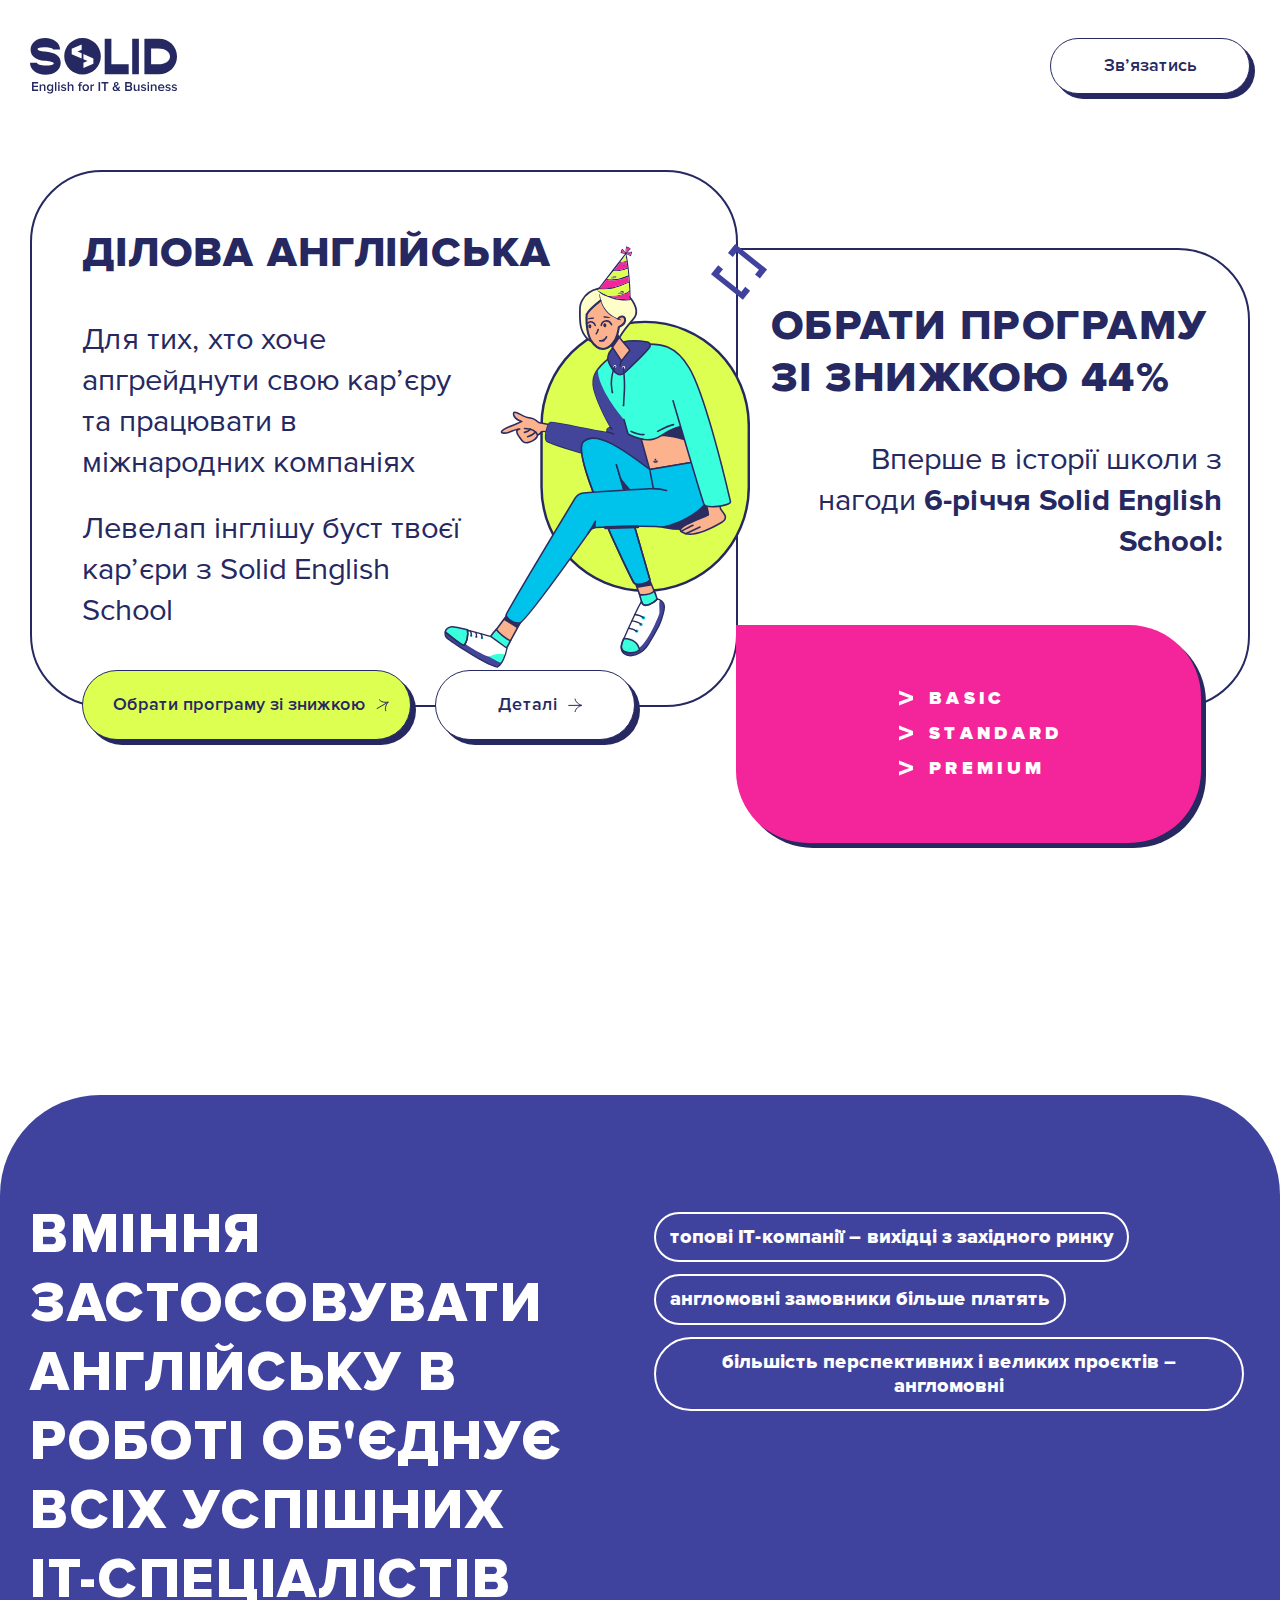
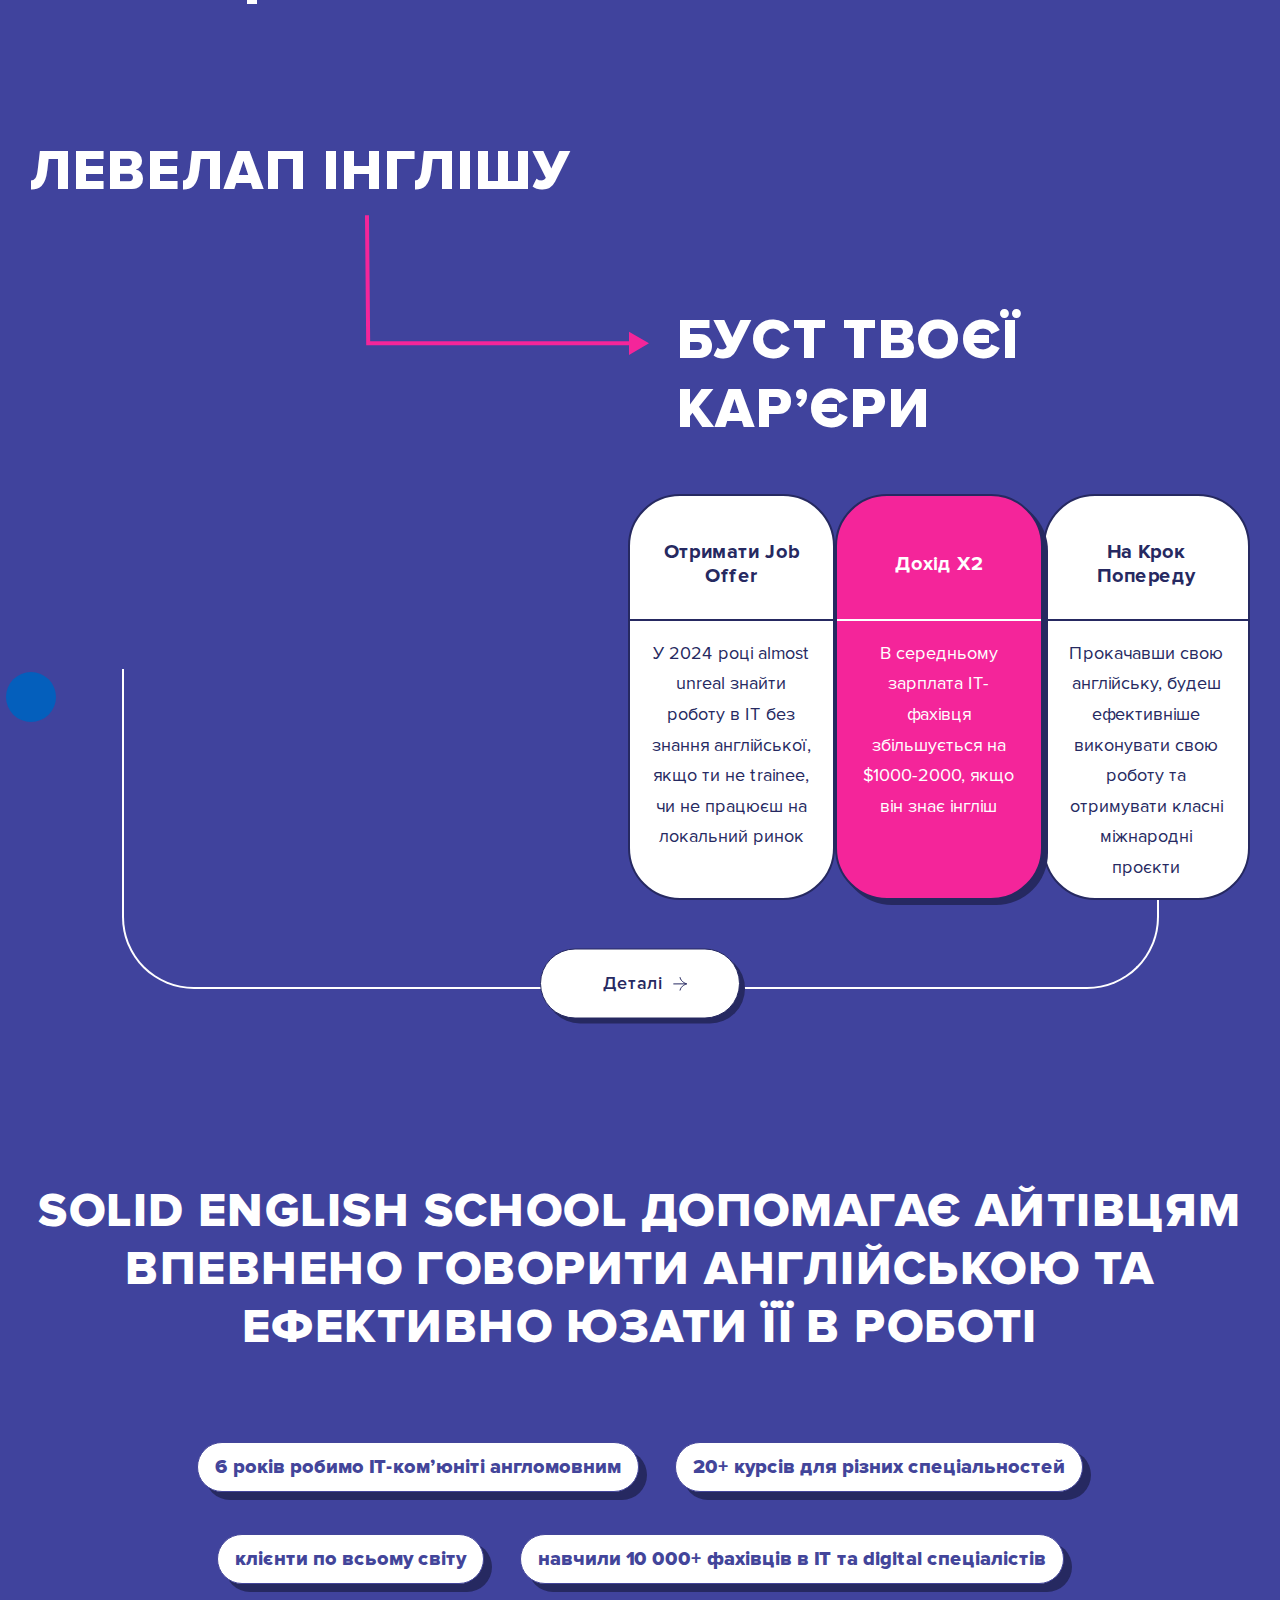
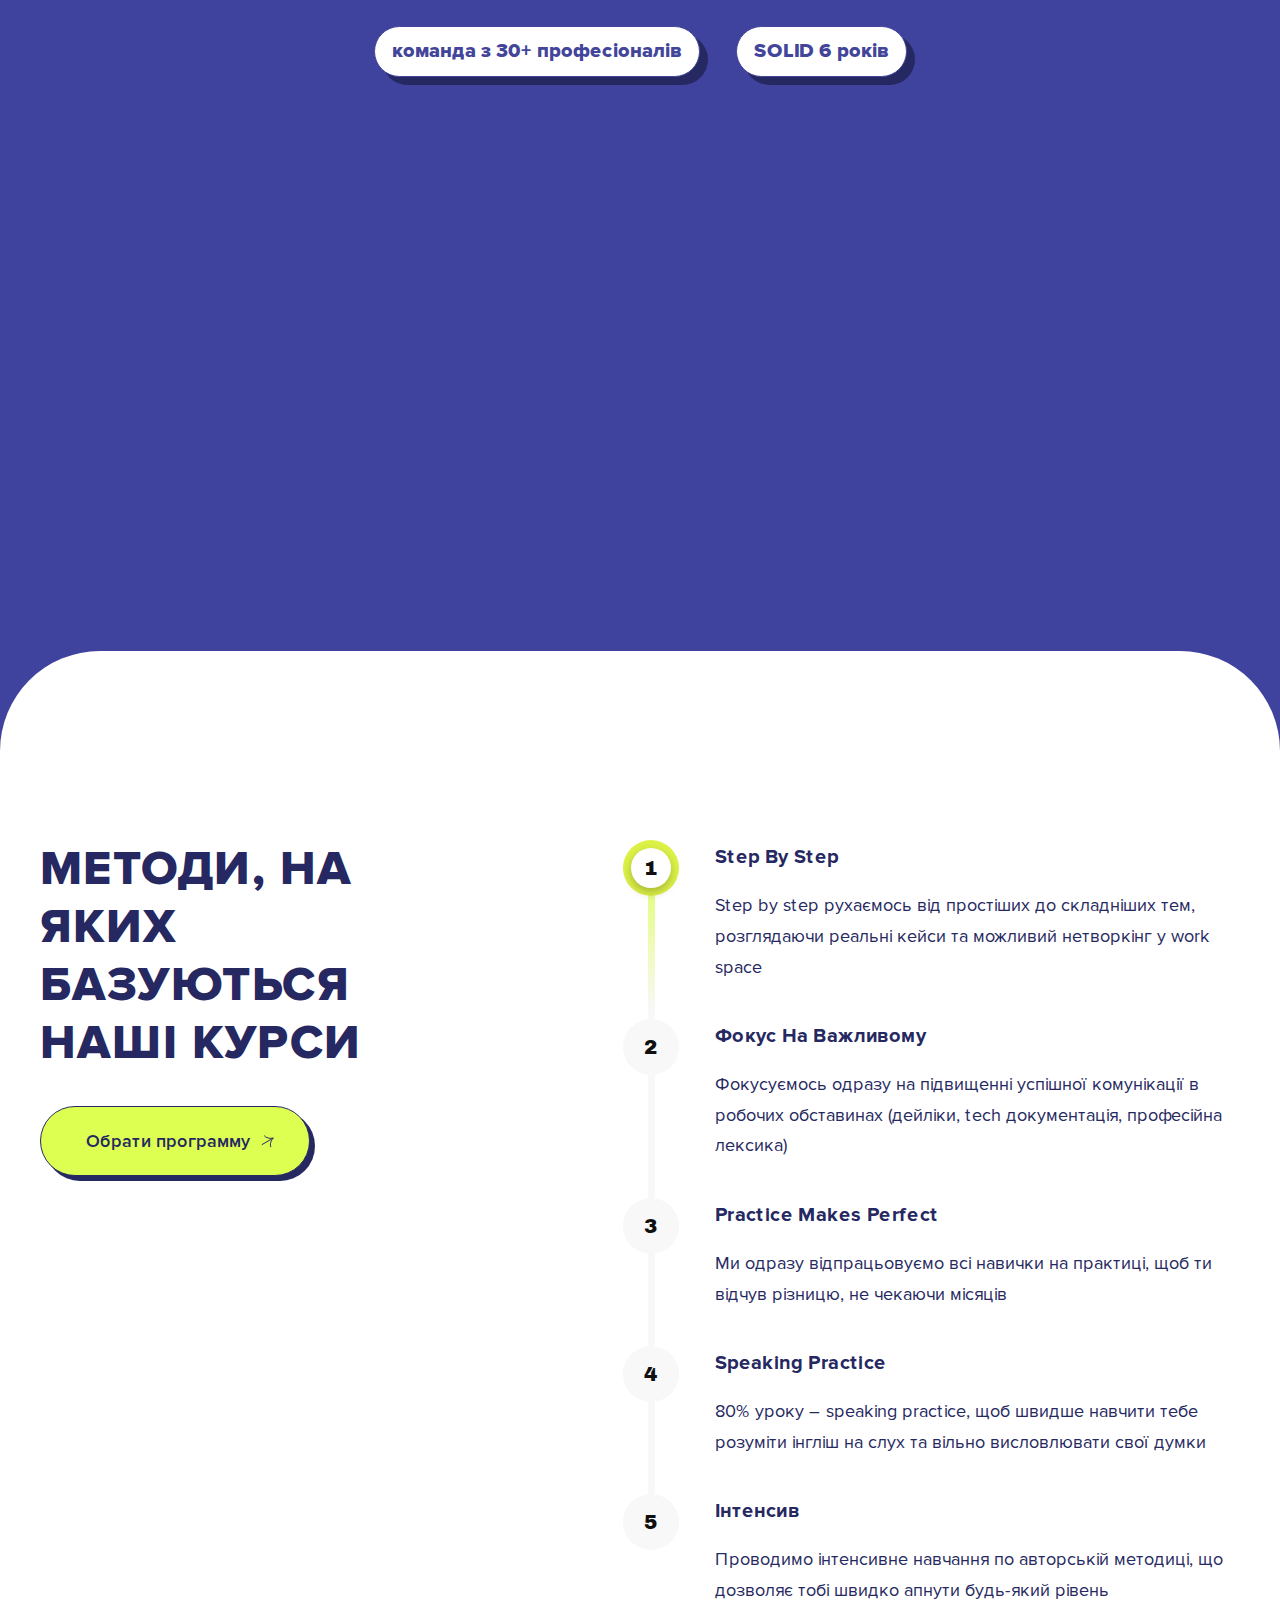
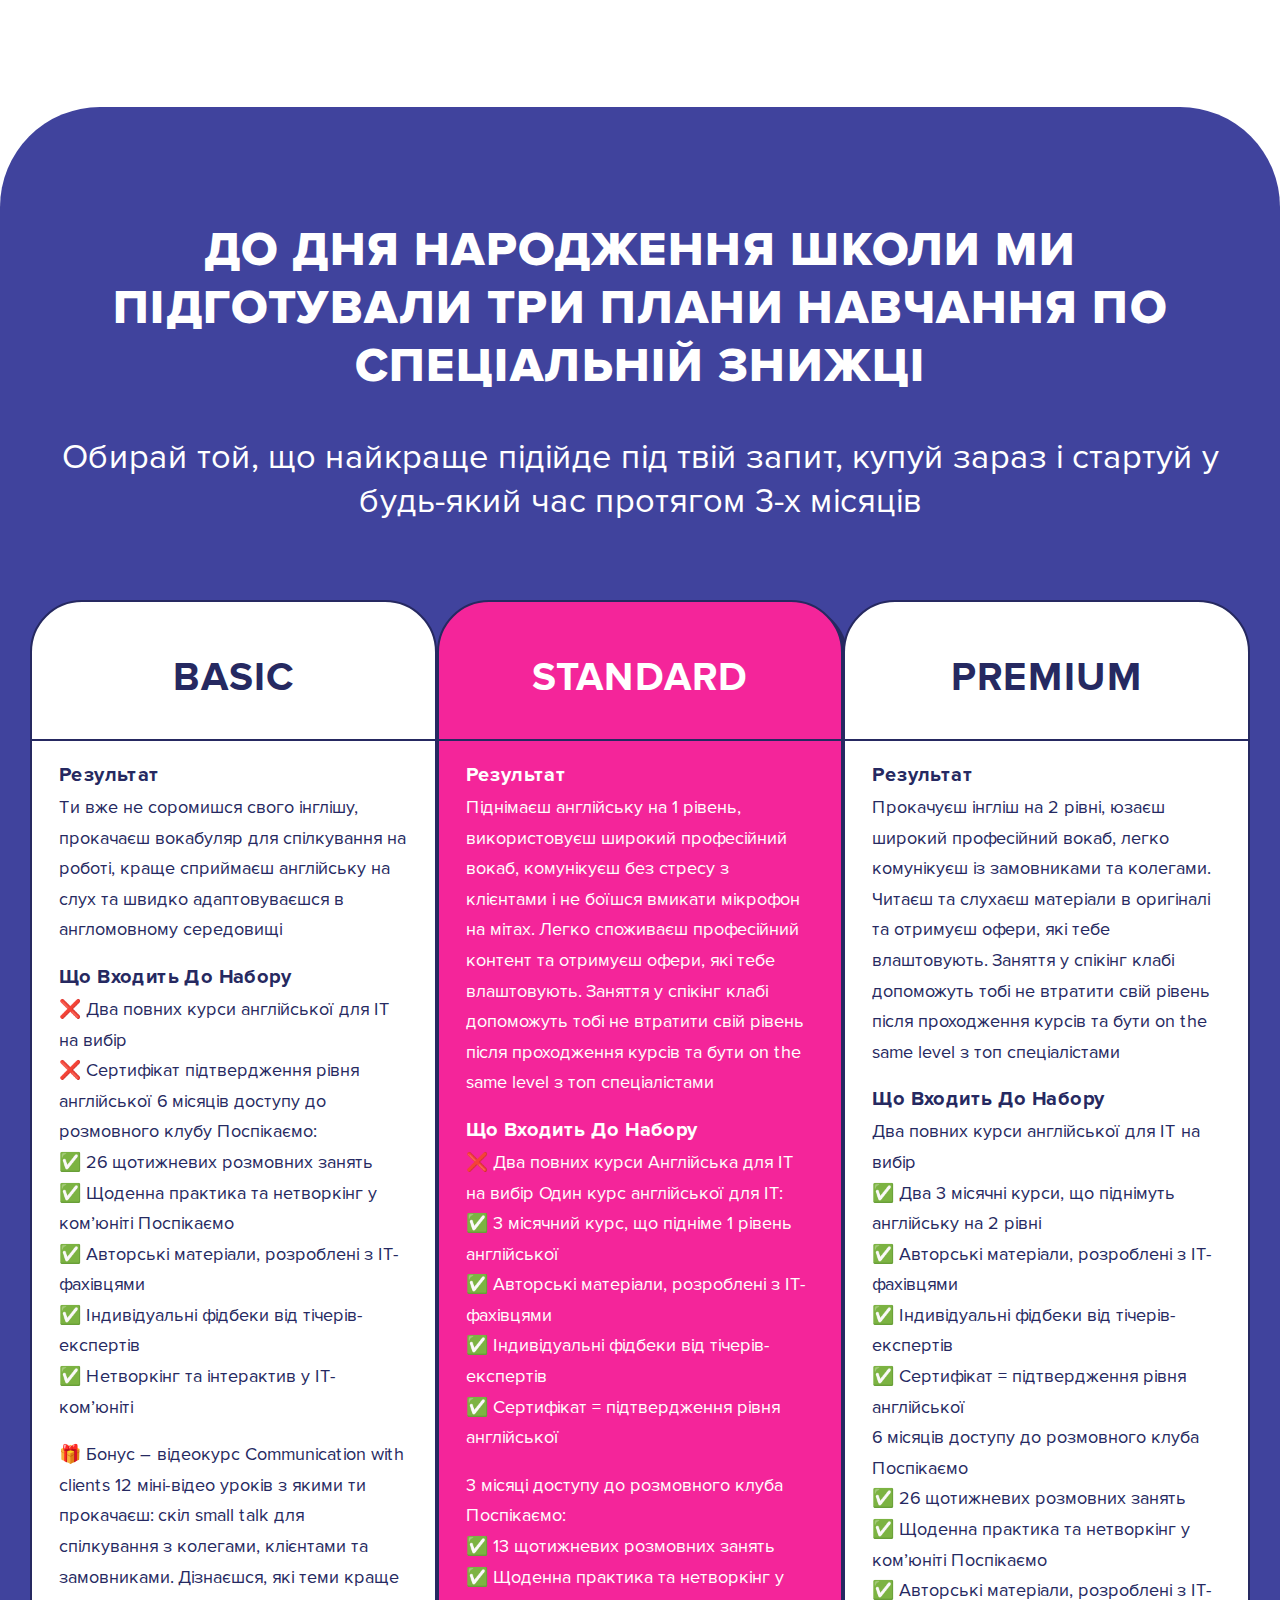
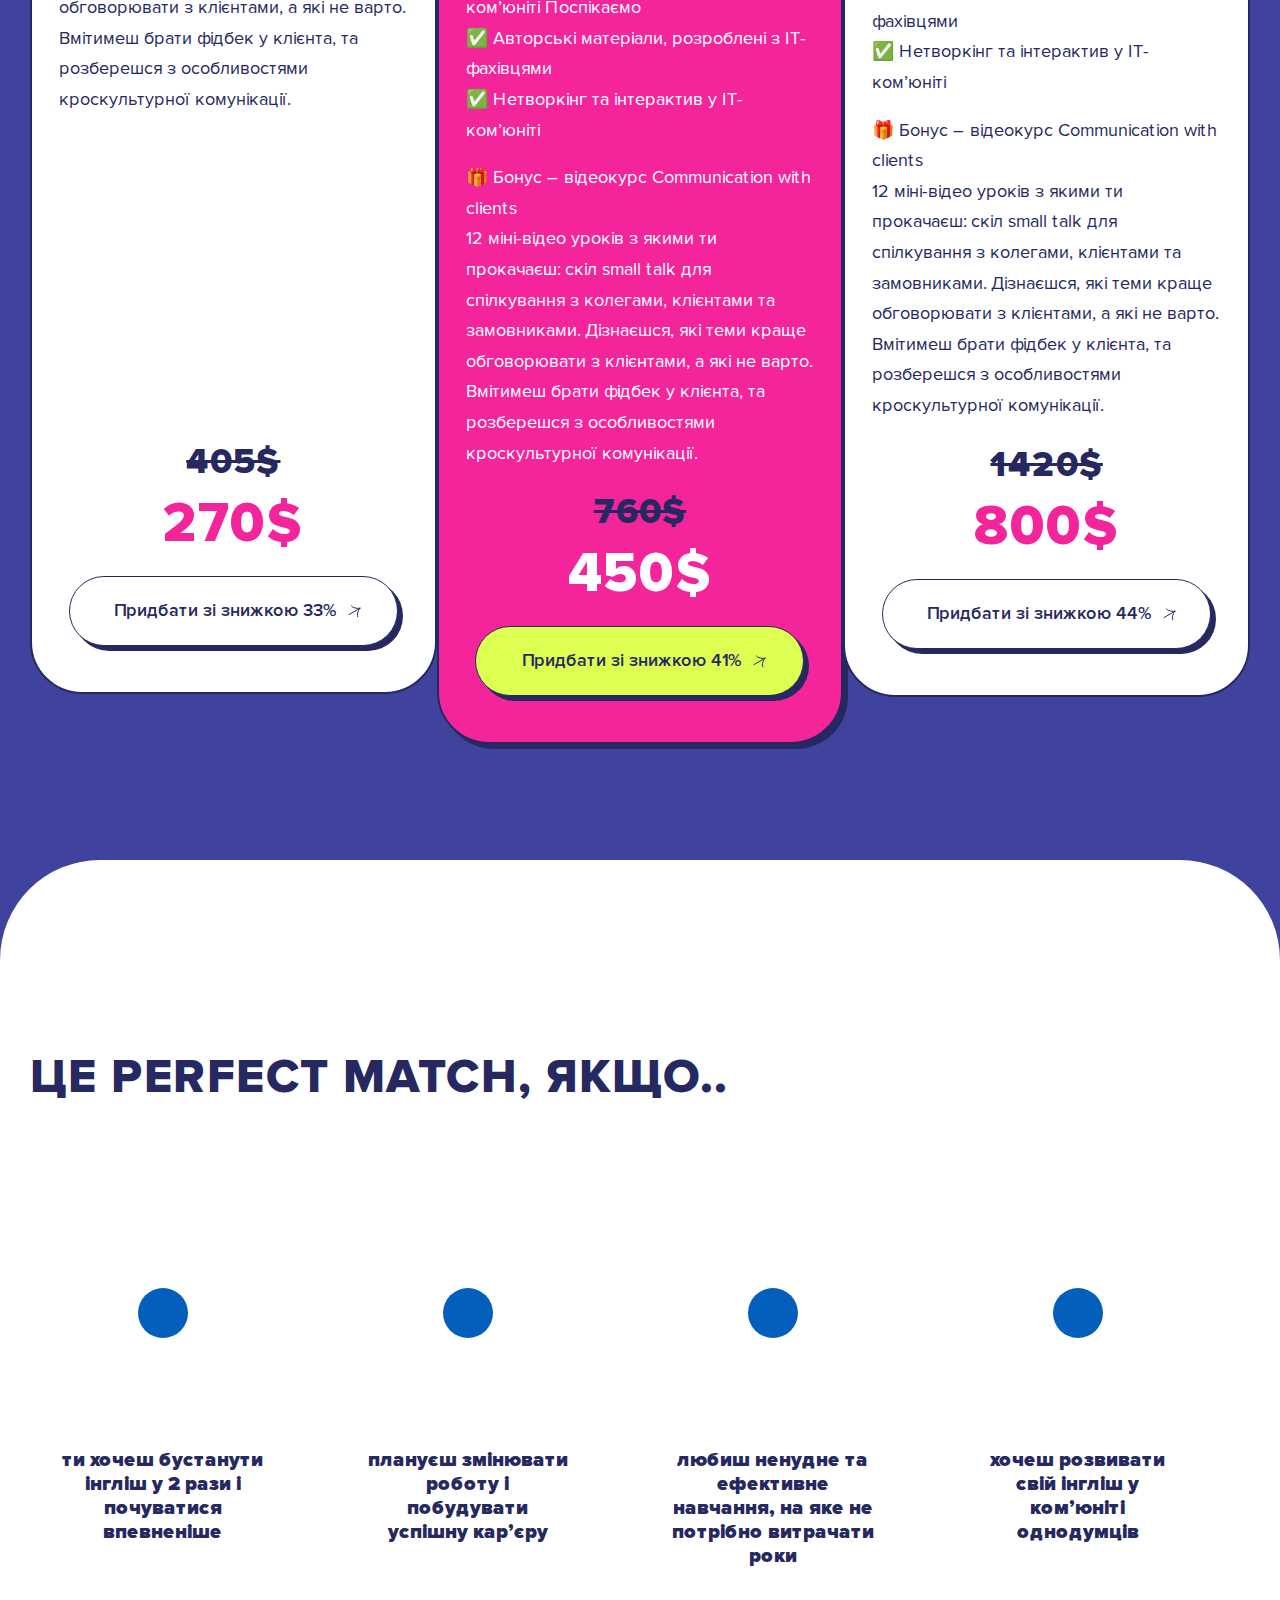
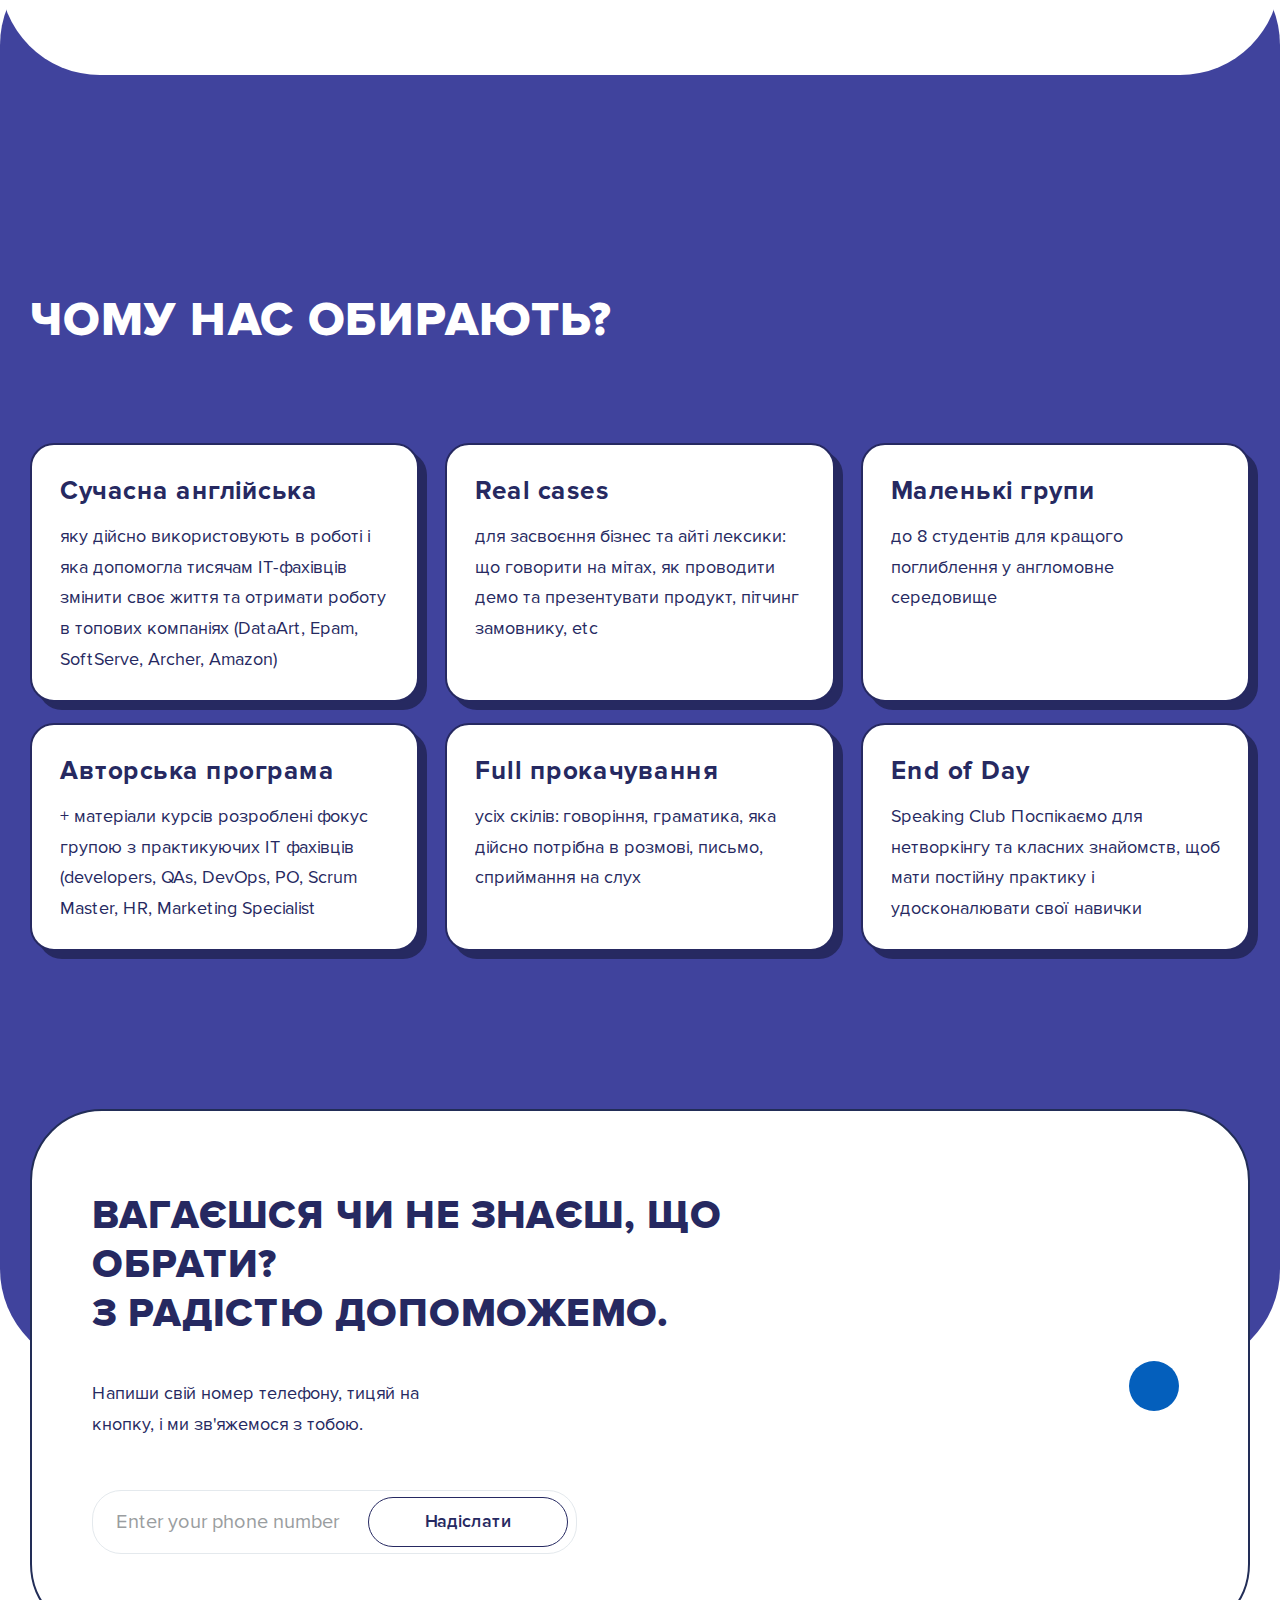
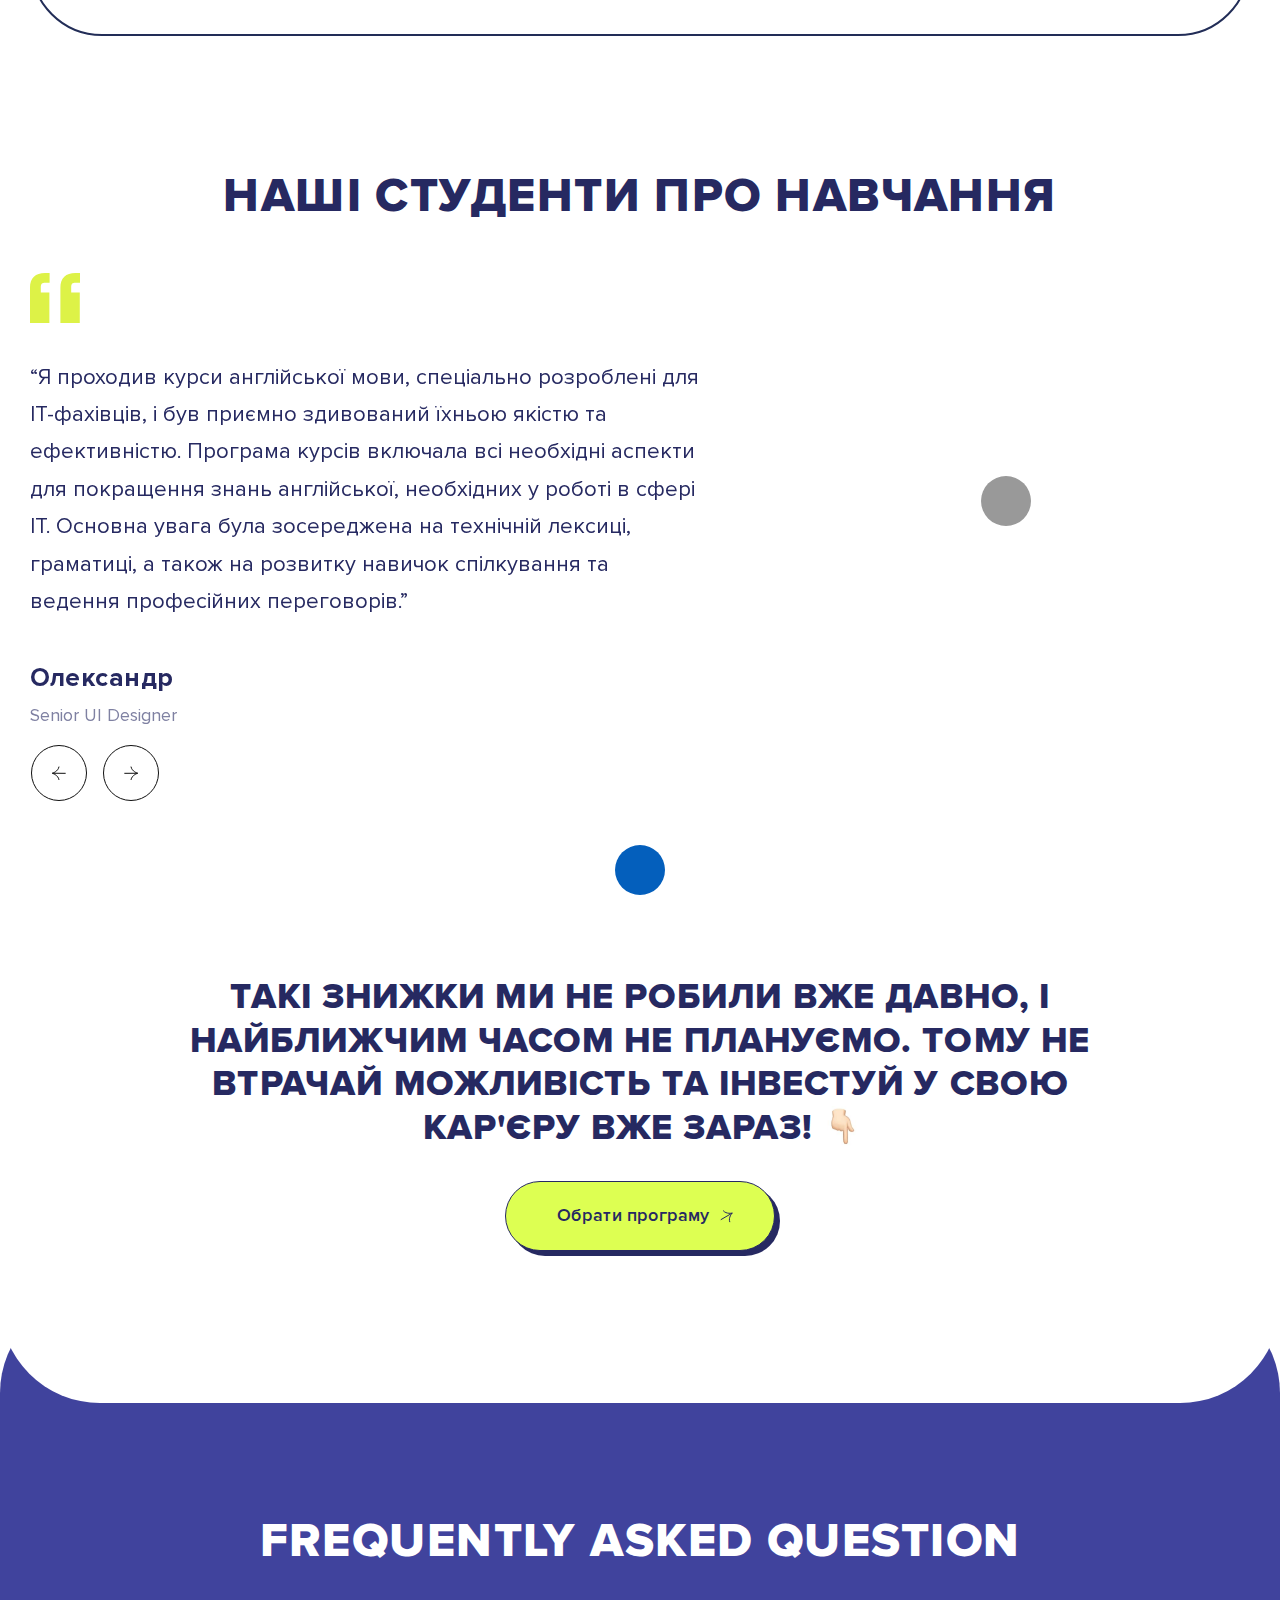
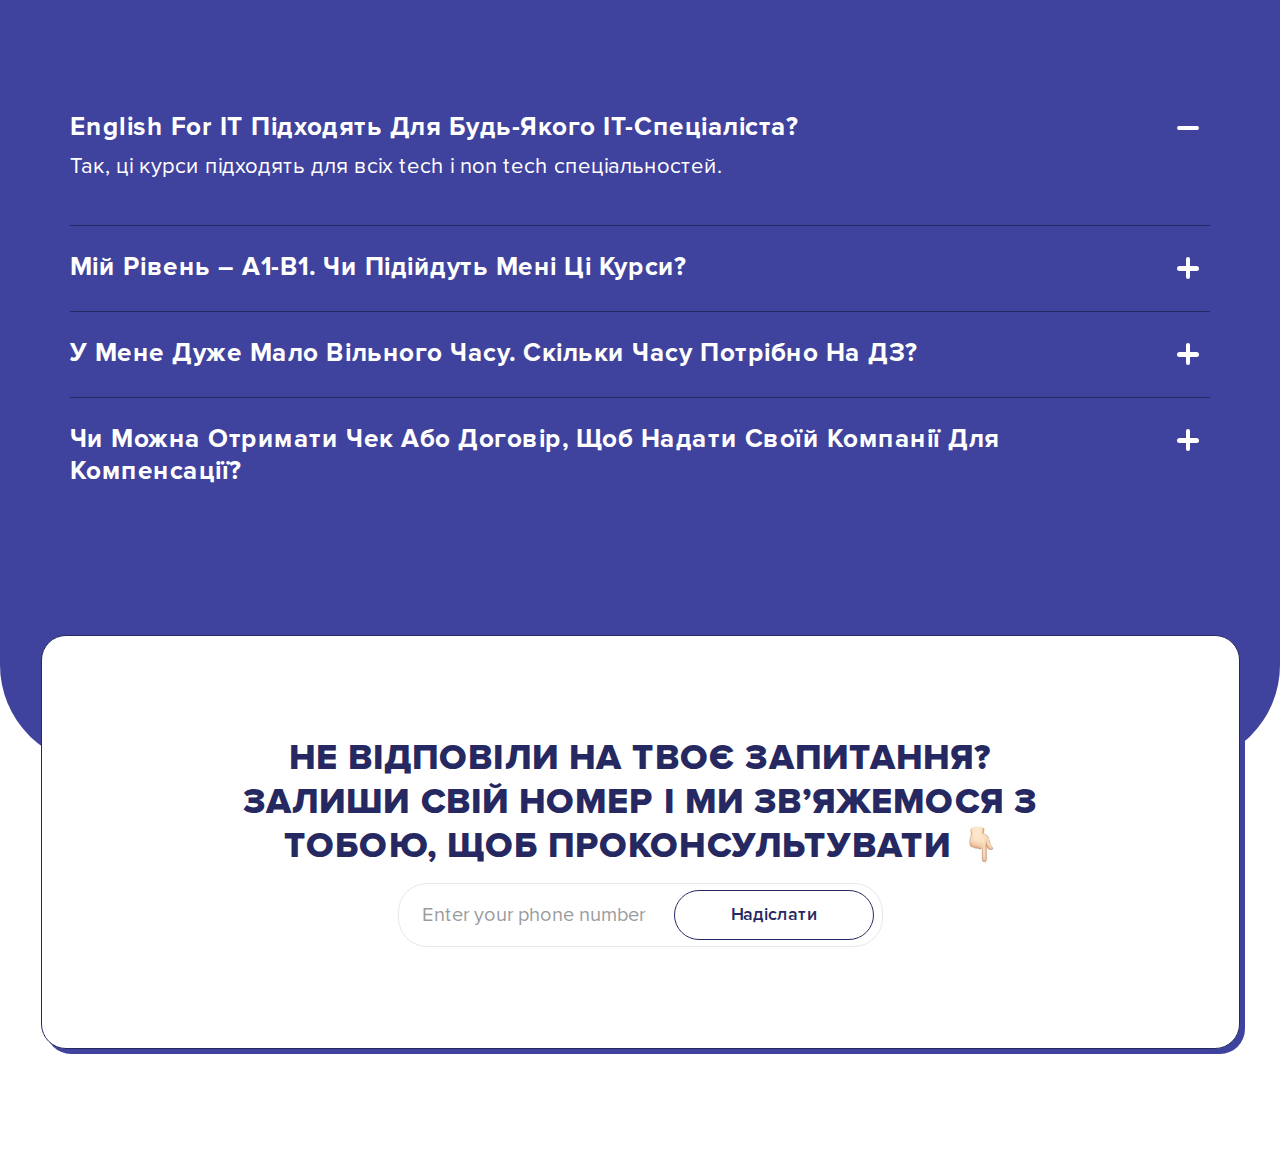
==== commit 95aef107: "Add files via upload" ====
--- a/index.html
+++ b/index.html
@@ -4,9 +4,9 @@
    <meta charset="UTF-8">
    <meta http-equiv="X-UA-Compatible" content="IE=edge">
    <meta name="viewport" content="width=device-width, initial-scale=1.0">
-   <link rel="stylesheet" href="files/lazy-load-for-images/lazy-load-for-images.css?_v=20240711175716">
-   <link rel="stylesheet" href="files/swiper/css/swiper-bundle.min.css?_v=20240711175716">
-   <link rel="stylesheet" href="css/style.min.css?_v=20240711175716">
+   <link rel="stylesheet" href="files/lazy-load-for-images/lazy-load-for-images.css?_v=20240711182051">
+   <link rel="stylesheet" href="files/swiper/css/swiper-bundle.min.css?_v=20240711182051">
+   <link rel="stylesheet" href="css/style.min.css?_v=20240711182051">
    <!--<link rel="icon" type="image/svg+xml" href="favicon.svg">-->
    <title>Solid - English for IT & Business</title>
 </head>
@@ -91,8 +91,11 @@
                </div>
                <div class="application-of-english__items">
                   <div class="application-of-english__item">
-                     <div class="application-of-english__itemBlockImage wrap-lazy-load-image">
+                     <div class="application-of-english__itemBlockImage desktop wrap-lazy-load-image">
                         <img src="images/svg/application-of-english-illustrations.svg" alt="">
+                     </div>
+                     <div class="application-of-english__itemBlockImage mobile-tablet wrap-lazy-load-image">
+                        <img src="images/svg/first-screen-illustration-festive.svg" alt="">
                      </div>
                   </div>
                   <div class="application-of-english__item">
@@ -616,15 +619,15 @@
 
    </div>
 
-   <script src="js/script.min.js?_v=20240711175716"></script>
-
-   <script src="files/lazy-load-for-images/lazy-load-for-images.js?_v=20240711175716"></script>
-   <script src="files/swiper/js/swiper-bundle.min.js?_v=20240711175716"></script>
-   <script src="files/swiper/js/init.js?_v=20240711175716"></script>
-
-   <script src="files/js/demo-for-form.js?_v=20240711175716"></script>
-
-   <!--<script src="files/js/jquery-3.6.1.min.js?_v=20240711175716"></script>-->
+   <script src="js/script.min.js?_v=20240711182051"></script>
+
+   <script src="files/lazy-load-for-images/lazy-load-for-images.js?_v=20240711182051"></script>
+   <script src="files/swiper/js/swiper-bundle.min.js?_v=20240711182051"></script>
+   <script src="files/swiper/js/init.js?_v=20240711182051"></script>
+
+   <script src="files/js/demo-for-form.js?_v=20240711182051"></script>
+
+   <!--<script src="files/js/jquery-3.6.1.min.js?_v=20240711182051"></script>-->
 
 </body>
 </html>--- a/css/style.min.css
+++ b/css/style.min.css
@@ -1 +1 @@
-@charset "UTF-8";@font-face{font-family:"Proxima Nova";src:url(../files/fonts/Proxima-Nova/ProximaNova-Light.woff) format("woff");font-weight:300;font-style:normal}@font-face{font-family:"Proxima Nova";src:url(../files/fonts/Proxima-Nova/ProximaNova-Light-Italic.woff) format("woff");font-weight:300;font-style:italic}@font-face{font-family:"Proxima Nova";src:url(../files/fonts/Proxima-Nova/ProximaNova-Regular.woff) format("woff");font-weight:400;font-style:normal}@font-face{font-family:"Proxima Nova";src:url(../files/fonts/Proxima-Nova/ProximaNova-Regular-Italic.woff) format("woff");font-weight:400;font-style:italic}@font-face{font-family:"Proxima Nova";src:url(../files/fonts/Proxima-Nova/ProximaNova-Semibold.woff) format("woff");font-weight:600;font-style:normal}@font-face{font-family:"Proxima Nova";src:url(../files/fonts/Proxima-Nova/ProximaNova-Bold.woff) format("woff");font-weight:700;font-style:normal}@font-face{font-family:"Proxima Nova";src:url(../files/fonts/Proxima-Nova/ProximaNova-Extrabold.woff) format("woff");font-weight:800;font-style:normal}@font-face{font-family:"Proxima Nova";src:url(../files/fonts/Proxima-Nova/ProximaNova-Black.woff) format("woff");font-weight:900;font-style:normal}@font-face{font-family:Gopher;src:url(../files/fonts/Gopher/Gopher-Regular.woff2) format("woff2");font-weight:400;font-style:normal}@font-face{font-family:Gopher;src:url(../files/fonts/Gopher/Gopher-Italic.woff2) format("woff2");font-weight:400;font-style:italic}@font-face{font-family:Gopher;src:url(../files/fonts/Gopher/Gopher-Medium.woff2) format("woff2");font-weight:500;font-style:normal}@font-face{font-family:Gopher;src:url(../files/fonts/Gopher/Gopher-Bold.woff2) format("woff2");font-weight:700;font-style:normal}@font-face{font-family:Gopher;src:url(../files/fonts/Gopher/Gopher-Black.woff2) format("woff2");font-weight:900;font-style:normal}@font-face{font-family:Gopher;src:url(../files/fonts/Gopher/Gopher-Heavy.woff2) format("woff2");font-weight:900;font-style:normal}@font-face{font-family:"Archivo Black";font-style:normal;font-weight:400;font-display:swap;src:url(../files/fonts/Archivo-Black/400/latin-ext.woff2) format("woff2");unicode-range:U+0100-02AF,U+0304,U+0308,U+0329,U+1E00-1E9F,U+1EF2-1EFF,U+2020,U+20A0-20AB,U+20AD-20C0,U+2113,U+2C60-2C7F,U+A720-A7FF}@font-face{font-family:"Archivo Black";font-style:normal;font-weight:400;font-display:swap;src:url(../files/fonts/Archivo-Black/400/latin.woff2) format("woff2");unicode-range:U+0000-00FF,U+0131,U+0152-0153,U+02BB-02BC,U+02C6,U+02DA,U+02DC,U+0304,U+0308,U+0329,U+2000-206F,U+2074,U+20AC,U+2122,U+2191,U+2193,U+2212,U+2215,U+FEFF,U+FFFD}@font-face{font-family:"JetBrains Mono";font-style:normal;font-weight:700;font-display:swap;src:url(../files/fonts/JetBrains-Mono/700/cyrillic-ext.woff2) format("woff2");unicode-range:U+0460-052F,U+1C80-1C88,U+20B4,U+2DE0-2DFF,U+A640-A69F,U+FE2E-FE2F}@font-face{font-family:"JetBrains Mono";font-style:normal;font-weight:700;font-display:swap;src:url(../files/fonts/JetBrains-Mono/700/cyrillic.woff2) format("woff2");unicode-range:U+0301,U+0400-045F,U+0490-0491,U+04B0-04B1,U+2116}@font-face{font-family:"JetBrains Mono";font-style:normal;font-weight:700;font-display:swap;src:url(../files/fonts/JetBrains-Mono/700/greek.woff2) format("woff2");unicode-range:U+0370-0377,U+037A-037F,U+0384-038A,U+038C,U+038E-03A1,U+03A3-03FF}@font-face{font-family:"JetBrains Mono";font-style:normal;font-weight:700;font-display:swap;src:url(../files/fonts/JetBrains-Mono/700/vietnamese.woff2) format("woff2");unicode-range:U+0102-0103,U+0110-0111,U+0128-0129,U+0168-0169,U+01A0-01A1,U+01AF-01B0,U+0300-0301,U+0303-0304,U+0308-0309,U+0323,U+0329,U+1EA0-1EF9,U+20AB}@font-face{font-family:"JetBrains Mono";font-style:normal;font-weight:700;font-display:swap;src:url(../files/fonts/JetBrains-Mono/700/latin-ext.woff2) format("woff2");unicode-range:U+0100-02AF,U+0304,U+0308,U+0329,U+1E00-1E9F,U+1EF2-1EFF,U+2020,U+20A0-20AB,U+20AD-20C0,U+2113,U+2C60-2C7F,U+A720-A7FF}@font-face{font-family:"JetBrains Mono";font-style:normal;font-weight:700;font-display:swap;src:url(../files/fonts/JetBrains-Mono/700/latin.woff2) format("woff2");unicode-range:U+0000-00FF,U+0131,U+0152-0153,U+02BB-02BC,U+02C6,U+02DA,U+02DC,U+0304,U+0308,U+0329,U+2000-206F,U+2074,U+20AC,U+2122,U+2191,U+2193,U+2212,U+2215,U+FEFF,U+FFFD}*,::after,::before{box-sizing:border-box;margin:0;padding:0}button{background:0 0;border:none;cursor:pointer}img,picture{height:auto;max-width:100%;vertical-align:top}/*! normalize.css v8.0.1 | MIT License | github.com/necolas/normalize.css */html{line-height:1.15;-webkit-text-size-adjust:100%}body{margin:0}main{display:block}h1{font-size:2em;margin:.67em 0}hr{box-sizing:content-box;height:0;overflow:visible}pre{font-family:monospace,monospace;font-size:1em}a{background-color:transparent}abbr[title]{border-bottom:none;text-decoration:underline;-webkit-text-decoration:underline dotted;text-decoration:underline dotted}b,strong{font-weight:700}code,kbd,samp{font-family:monospace,monospace;font-size:1em}small{font-size:80%}sub,sup{font-size:75%;line-height:0;position:relative;vertical-align:baseline}sub{bottom:-.25em}sup{top:-.5em}img{border-style:none}button,input,optgroup,select,textarea{font-family:inherit;font-size:100%;line-height:1.15;margin:0}button,input{overflow:visible}button,select{text-transform:none}[type=button],[type=reset],[type=submit],button{-webkit-appearance:button}[type=button]::-moz-focus-inner,[type=reset]::-moz-focus-inner,[type=submit]::-moz-focus-inner,button::-moz-focus-inner{border-style:none;padding:0}[type=button]:-moz-focusring,[type=reset]:-moz-focusring,[type=submit]:-moz-focusring,button:-moz-focusring{outline:1px dotted ButtonText}fieldset{padding:.35em .75em .625em}legend{box-sizing:border-box;color:inherit;display:table;max-width:100%;padding:0;white-space:normal}progress{vertical-align:baseline}textarea{overflow:auto}[type=checkbox],[type=radio]{box-sizing:border-box;padding:0}[type=number]::-webkit-inner-spin-button,[type=number]::-webkit-outer-spin-button{height:auto}[type=search]{-webkit-appearance:textfield;outline-offset:-2px}[type=search]::-webkit-search-decoration{-webkit-appearance:none}::-webkit-file-upload-button{-webkit-appearance:button;font:inherit}details{display:block}summary{display:list-item}template{display:none}[hidden]{display:none}body,html{height:100%}.wrapper{display:flex;flex-direction:column;min-height:100vh;overflow:hidden}main.main{flex:1;margin-top:0!important;padding-top:150px}body.lock-scroll{overflow:hidden}body{background-color:#fff;color:#262961;font-family:"Proxima Nova",sans-serif;font-size:18px;font-style:normal;font-weight:400;line-height:30.6px;margin:0}body._lock{overflow:hidden}body p strong{font-weight:700}.n_container{margin-left:auto;margin-right:auto;max-width:1370px;padding-left:30px;padding-right:30px}.n_sec-title{font-size:48px;line-height:normal;font-weight:800;letter-spacing:.03em;margin:0;text-transform:uppercase}h1,h2,h3,h4,h5,h6{font-weight:700}.n_object-fit{left:0;height:100%;-o-object-fit:cover;object-fit:cover;position:absolute;top:0;width:100%;z-index:1}.n_btn{align-items:center;background-color:#fff;border:1px solid #262961;border-radius:100px;box-shadow:5px 5px 0 0 #262961;cursor:pointer;display:flex;justify-content:center;font-size:18px;font-weight:600;line-height:19.76px;height:70px;min-width:270px;padding:0 40px 0 25px;transition:all .3s ease 0s;text-align:center}.n_btn span{position:relative}.n_btn span::after{content:url("data:image/svg+xml;charset=UTF-8,%3csvg width='21' height='20' viewBox='0 0 21 20' fill='none' xmlns='http://www.w3.org/2000/svg'%3e%3cpath d='M7.1679 4.48787C10.3896 8.40133 16.2747 6.92804 16.2747 6.92804M16.2747 6.92804C16.2747 6.92804 12.0563 11.2881 13.8346 16.0349M16.2747 6.92804L4.75941 13.6496' stroke='%23262961' stroke-linejoin='bevel'/%3e%3c/svg%3e");position:absolute;right:-28px;top:50%;transition:.3s;transform:translateY(-40%)}.block{margin-left:auto;margin-right:auto;width:1140.75px;max-width:100%}.block__item{padding-bottom:19px;padding-top:14px;transition:.3s ease 0s}.block__item.item-active{padding-bottom:0}.block__title{border:none;color:#fff;cursor:pointer;font-size:26px;font-weight:700;line-height:normal;letter-spacing:.02em;position:relative;text-align:left;transition:.3s ease 0s;text-transform:capitalize;width:100%}.block__content{color:#fff;margin-top:-4px;padding-bottom:21px;padding-top:0;overflow:hidden;transition:.3s ease 0s}.block__content p{font-size:22px;font-weight:400;line-height:37.4px;margin:0;text-align:left}.block__text{overflow:hidden}.block__text p{margin-bottom:12px!important;transition:.3s ease 0s}.block__text p:last-child{margin-bottom:0!important;transition:.3s ease 0s}.block__text ol,.block__text ul{margin-bottom:15px;margin-top:15px}.block__text ol li,.block__text ul li{font-size:22px;font-weight:400;line-height:37.4px;list-style-position:inside}.block__text ol li:not(:last-child),.block__text ul li:not(:last-child){margin-bottom:15px}.block__text ul li{list-style:none;padding-left:22px;position:relative}.block__text ul li::before{background-color:#fff;border-radius:50%;content:"";display:block;height:5px;left:8px;position:absolute;top:16px;width:5px}.block__text ol li{padding-left:3px}.block._init .block__item:not(:last-child){border-bottom:1px solid #262961}.block._init .block__title{padding-bottom:9px;padding-right:58px;padding-top:11px;position:relative}.block._init .block__title._active:after{opacity:0}.block._init .block__title::before,.block._init .block__title:after{background-color:#fff;border-radius:8px;content:"";display:block;position:absolute;transition:.3s ease 0s}.block._init .block__title:after{height:22px;right:20px;top:17px;width:4.2px}.block._init .block__title::before{height:4.2px;right:11px;top:26px;width:22px}body.lock{overflow:hidden}.popup{background-color:rgba(0,0,0,.6);color:#fff;height:100%;left:0;opacity:0;position:fixed;transition:all .6s ease 0s;top:0;overflow-y:auto;overflow-x:hidden;visibility:hidden;width:100%;z-index:105}.popup.open{opacity:1;visibility:visible}.popup__body{align-items:center;display:flex;justify-content:center;min-height:100vh;padding-bottom:50px;padding-right:50px;padding-left:50px;padding-top:50px}.popup__content{background-color:#fff;border-radius:25.48px;border:2px solid #262961;box-shadow:10px 10px 0 0 #262961;max-width:100%;position:relative;width:1227px}.popup__content-image{padding:0!important}.popup__content-image img{max-width:100%;vertical-align:top}.popup__close{background-color:#3affdc;border-radius:50px;display:block;font-size:0;height:24.69px;width:24.69px}.popup__head{background-color:#262961;border-top-left-radius:20px;border-top-right-radius:20px;padding:17px 24px 14px}.popup .content{color:#262961;padding:50px 94px 72px}.popup .content .wrap-price{align-items:flex-end;display:flex;flex-direction:column;margin-left:auto}.popup .content .wrap-price .price{color:#f4259a;font-size:56px;font-weight:800;line-height:normal;margin:-8px 0 -8px;text-align:right}.popup .content .wrap-price .price.discount{color:#262961;font-size:36px;letter-spacing:.03em;text-decoration:line-through}.popup .content h3{margin:0}.popup .content p{margin:9px 0 35px;max-width:380px}.popup .content form input:not([type=submit]){border:1px solid #e4e9ed;border-radius:29px;display:table;height:64px;font-size:20px;font-weight:400;line-height:28px;margin-bottom:16px;padding:18px 24px;width:485px;max-width:100%}.popup .content form input:not([type=submit]):focus{outline:1px solid #262961}.popup .content form button[type=submit],.popup .content form input[type=submit]{border:1px solid #262961;border-radius:100px;height:49px;font-size:18px;font-weight:600;line-height:19.76px;margin-top:18px;padding:0 12px;text-align:center;width:200px}a{color:inherit;transition:color .3s;text-decoration:none}.img-loaded .sk-spinner-pulse{display:none!important;opacity:0!important}.header{background-color:#fff;left:0;position:fixed;right:0;top:0;z-index:12}.header.n_scroll .n_container{height:82px}.header .n_container{align-items:center;display:flex;height:132px;max-width:1610px;transition:height .3s}.header__blockLogo{height:56px;width:148px}.header__blockLogo img{max-height:100%;max-width:100%}.header__left,.header__right{width:50%}.header__right{display:flex}.header .n_btn{display:inline-flex;justify-content:center;height:56px;margin:0 0 0 auto;min-width:200px;padding-left:20px;padding-right:20px;text-align:center}.first-screen{padding-bottom:388px}.first-screen .n_container{max-width:1370px;position:relative}.first-screen__blockLeft,.first-screen__blockRight{background-color:#fff;border:2px solid #262961;border-radius:72px;z-index:0}.first-screen__blockLeft p,.first-screen__blockRight p{margin-bottom:24px;position:relative;z-index:5;font-size:32.4px;line-height:42.72px}.first-screen__blockLeft{padding:79px 50px 63px;position:relative}.first-screen__blockLeft .n_sec-title{margin-bottom:42px}.first-screen__blockLeft p{max-width:65%}.first-screen__blockRight{padding:77px 2% 143px calc(3% - 5px);max-width:calc(40.8% - 4px)}.first-screen__blockRight .n_sec-title,.first-screen__blockRight p{position:relative;z-index:3}.first-screen__blockRight .n_sec-title{margin-bottom:36px}.first-screen__blockRight p{max-width:515px;margin-left:-3px;text-align:right}.first-screen__blockList{background-color:#f4259a;box-shadow:5px 5px 0 0 #262961;bottom:0;left:-2px;max-width:100%;position:absolute;transform:translateY(137px)}.first-screen__blockList ul{margin-left:0;padding-left:0}.first-screen__blockList ul li{align-items:center;color:#fff!important;list-style:none;display:flex;font-size:18px;font-weight:900;line-height:21.92px;letter-spacing:.24em;margin:13px 0;text-transform:uppercase}.first-screen__blockList ul li::before{content:url("data:image/svg+xml;charset=UTF-8,%3csvg width='14' height='16' viewBox='0 0 14 16' fill='none' xmlns='http://www.w3.org/2000/svg'%3e%3cpath d='M14 9.9898L0 15.5V11.6735L10.3451 8.03061L0 4.32653V0.5L14 6.0102V9.9898Z' fill='white'/%3e%3c/svg%3e");margin-right:16px;position:relative;top:2px}.first-screen__blockList ul li a{color:inherit}.first-screen .n_sec-title{font-size:45px}.first-screen__wrap-buttons{bottom:0;position:absolute;transform:translateY(50%)}.first-screen__wrap-buttons .n_btn{display:inline-flex;justify-content:center}.first-screen__wrap-buttons .n_btn.bg-color{background-color:#ddff52;margin-right:19px;min-width:329px}.first-screen__wrap-buttons .n_btn.another-icon{min-width:200px}.first-screen__wrap-buttons .n_btn.another-icon span::after{content:url(../images/svg/arrow-right.svg);transition:0s}.first-screen__illustration-small{pointer-events:none;top:78px;position:absolute;-webkit-user-select:none;-moz-user-select:none;user-select:none}.first-screen__illustration-big{max-width:68%;pointer-events:none;position:absolute;left:0;top:calc(100% + 14px);transform:translate(-70%,-40%);-webkit-user-select:none;-moz-user-select:none;user-select:none;z-index:2}.section{margin-left:auto;margin-right:auto;max-width:1920px}.application-of-english{padding-top:105px;position:relative;z-index:0}.application-of-english .n_container{max-width:1376px;position:relative;z-index:1}.application-of-english::before{background-color:#40439d;border-radius:100px 100px 0 0;bottom:0;content:"";left:0;height:100%;position:absolute;right:0;top:0;width:100%;z-index:0}.application-of-english .n_sec-title{color:#fff}.application-of-english .wrap-title .n_sec-title,.application-of-english__columns .n_sec-title{font-size:56px;line-height:normal}.application-of-english .wrap-title .wrap-info-labels .info-label{border:2px solid #fff;border-radius:48px;color:#fff!important;display:inline-block;font-size:20px;font-weight:800;line-height:24.36px;margin:6px;padding:11px 14px 11px 14px;text-align:center}.application-of-english .wrap-title .wrap-info-labels .info-label p{margin:0}.application-of-english__columns{display:flex;flex-wrap:wrap;margin-bottom:50px;margin-top:123px}.application-of-english__column{width:100%}.application-of-english__column h2.n_sec-title{background-color:#40439d;line-height:normal;position:relative}.application-of-english__column h2.n_sec-title img{left:-28px;position:absolute;transform:translate(-100%,-65%);top:0}.application-of-english__items{margin-left:auto;margin-right:auto;max-width:1410px}.application-of-english__item{position:relative;width:100%;z-index:1}.application-of-english__itemBlockImage{max-width:90%}.application-of-english__itemBlocks{display:flex;flex-wrap:wrap}.application-of-english__itemBlock{background-color:#fff;border:2px solid #262961;border-radius:52px;padding-bottom:15px;width:33.3333%}.application-of-english__itemBlock.bg-color{background-color:#f4259a;box-shadow:5px 5px 0 0 #262961;color:#fff;position:relative;z-index:1}.application-of-english__itemBlock.bg-color .application-of-english__itemBlockHead{border-bottom-color:#fff}.application-of-english__itemBlockHead{align-items:center;border-bottom:2px solid #262961;display:flex;justify-content:center;margin-bottom:17px;padding:44px 15px 31px}.application-of-english__itemBlockHead h3{font-size:20px;line-height:normal;letter-spacing:.02em;margin:0;text-transform:capitalize;text-align:center}.application-of-english__itemBlock p{margin-left:auto;margin-right:auto;max-width:194px;padding-left:15px;padding-right:15px;text-align:center}.application-of-english__item.bottom{border:2px solid #fff;border-top:none;border-radius:0 0 72px 72px;display:flex;justify-content:center;height:320px;margin:-231px auto 0;max-width:1216px;position:relative;z-index:0}.application-of-english__item.bottom .n_btn{display:inline-flex;justify-content:center;margin-top:auto;min-width:200px;position:relative;transform:translateY(45%);z-index:1}.application-of-english__item.bottom .n_btn span::after{content:url(../images/svg/arrow-right.svg);transition:0s}.application-of-english__item.bottom img{bottom:0;left:50%;position:absolute;right:0;transform:translateX(-50%)}.section-two{padding-bottom:670px;padding-top:193px;position:relative}.section-two .n_sec-title{margin-left:auto;margin-right:auto;max-width:1221px;text-align:center}.section-two__labels{display:flex;flex-wrap:wrap;justify-content:center;margin-top:65px}.section-two__label{background-color:#fff;border:1px solid #43459a;box-shadow:8px 8px 0 0 #262961;border-radius:100px;color:#43459a!important;font-size:20px;font-weight:800;line-height:24.36px;margin:21px 18px;padding:12px 17px;text-align:center}.section-two__blockIllustration{bottom:0;left:0;padding-bottom:100px;pointer-events:none;position:absolute;right:0;-webkit-user-select:none;-moz-user-select:none;user-select:none}.section-two__blockIllustration img{bottom:0;left:calc(50% - 3px);max-width:65%;position:relative;transform:translateX(-50%)}.section-two__blockIllustrations{bottom:0;left:0;padding-bottom:100px;pointer-events:none;position:absolute;right:0;-webkit-user-select:none;-moz-user-select:none;user-select:none;z-index:0}.section-two__blockIllustrations img{bottom:0;left:calc(47% - 7px);max-width:90%;position:relative;transform:translateX(-50%)}.methods{margin-top:-100px;padding-bottom:101px;padding-top:189px;position:relative;z-index:0}.methods::before{background-color:#fff;border-radius:100px 100px 0 0;bottom:0;content:"";left:0;height:100%;position:absolute;right:0;top:0;width:100%;z-index:1}.methods .n_container{max-width:1260px;position:relative;z-index:1}.methods__item{width:100%}.methods__item .n_btn{background-color:#ddff52;display:inline-flex;margin-top:34px}.methods__list{counter-reset:section}.methods__listItem{overflow:hidden;position:relative}.methods__listItem:not(:last-child){padding-bottom:37px}.methods__listItem .circle{background-color:#fff;border-radius:50%;box-shadow:0 4px 10px 0 rgba(0,0,0,.2509803922);font-size:0;height:40px;left:8px;position:absolute;top:8px;width:40px;z-index:1}.methods__listItem .circle::after{color:#101010;content:"1";left:50%;font-family:"Archivo Black";font-size:20px;font-weight:400;line-height:28px;position:absolute;transform:translate(-50%,-50%);top:50%;z-index:3}.methods__listItem:nth-child(1)::before{background-color:#ddf247}.methods__listItem:nth-child(1)::after{background:linear-gradient(180deg,#ddff52 0,#f8f8f8 95.07%);content:"";display:block;height:100%;left:25px;position:absolute;top:1px;width:7px;z-index:0}.methods__listItem:last-child::after{background:#fff;content:"";display:block;height:100%;left:25px;position:absolute;top:1px;width:7px;z-index:0}.methods__listItem::before{align-items:center;background-color:#f8f8f8;border-radius:50%;color:#101010;counter-increment:section;content:counter(section);font-family:"Archivo Black";font-size:20px;font-weight:400;line-height:28px;display:flex;justify-content:center;height:56px;left:0;position:absolute;top:0;width:56px;z-index:1}.methods__listItem::after{background-color:#f8f8f8;content:"";display:block;height:100%;left:25px;position:absolute;top:1px;width:7px;z-index:0}.methods__listItem h3{font-size:20px;line-height:34px;letter-spacing:.02em;margin:0 0 16px;text-transform:capitalize}.methods__listItem h3,.methods__listItem p{margin-left:92px}.three-plans{padding-bottom:246px;padding-top:114px;position:relative;z-index:0}.three-plans::before{background-color:#40439d;border-radius:100px 100px 0 0;bottom:0;content:"";left:0;height:100%;position:absolute;right:0;top:0;width:100%;z-index:-1}.three-plans .n_sec-title,.three-plans p{color:#fff;display:table;margin:0 auto;margin-right:auto;max-width:1211px;text-align:center}.three-plans p{font-size:34.4px;line-height:44.72px;margin-top:40px}.three-plans__items{margin-top:76px}.three-plans__itemBlock{background-color:#fff;border:2px solid #262961;border-radius:52px}.three-plans__itemBlock.bg-color-bright-pink{background-color:#f4259a;box-shadow:5px 5px 0 0 #262961;color:#fff}.three-plans__itemBlock.bg-color-bright-pink p{color:#fff}.three-plans__itemBlock.bg-color-bright-pink .price:not(.discount){color:#fff}.three-plans__itemBlock.bg-color-bright-pink .n_btn{background-color:#ddff52;color:#262961}.three-plans__item:nth-child(1) .three-plans__itemBlock,.three-plans__item:nth-child(3) .three-plans__itemBlock{min-height:calc(97% + 2px)}.three-plans__itemHead{border-bottom:2px solid #262961;padding:51px 20px 37px}.three-plans__itemHead h3{font-size:40px;line-height:normal;letter-spacing:.02em;margin:0;text-align:center}.three-plans__itemContent{padding:22px 27px}.three-plans__itemContent h4{font-size:20px;line-height:normal;letter-spacing:.02em;margin:0 0 5px}.three-plans__itemContent p{color:#262961;font-size:18px;font-weight:400;line-height:30.6px;text-align:left;margin:0!important}.three-plans__itemContent h5{font-size:20px;line-height:normal;letter-spacing:.02em;margin:20px 0 5px;text-transform:capitalize}.three-plans__itemContent ul{margin-left:0;padding-left:0}.three-plans__itemContent ul li{list-style:none}.three-plans__itemContent ul li.bonus{margin-top:17px}.three-plans__itemBottom{margin-top:auto;padding-bottom:46px;padding-top:0}.three-plans__itemBottom p{color:#f4259a;font-size:56px;font-weight:800;line-height:normal;letter-spacing:.03em;margin:0 auto;text-align:center}.three-plans__itemBottom p.discount{color:#262961;font-size:36px;margin-bottom:5px;text-decoration:line-through}.three-plans__itemBottom .n_btn{justify-content:center;margin:18px auto 0;width:329px;max-width:100%}.perfect-match{margin-bottom:-130px;margin-top:-130px;padding-bottom:107px;padding-top:188px;position:relative;z-index:1}.perfect-match::before{background-color:#fff;border-radius:100px;bottom:0;content:"";left:0;height:100%;position:absolute;right:0;top:0;width:100%;z-index:-1}.perfect-match__items{margin-top:82px}.perfect-match__blockImage{height:250px;margin-bottom:10px;position:relative}.perfect-match__blockImage.note img{height:auto;left:50%;min-width:150%;position:absolute;transform:translate(-40%,-58%)}.perfect-match__blockImage:not(.note) img{left:50%;max-height:100%;max-width:100%;position:absolute;transform:translate(-50%,-50%);top:50%}.perfect-match p{font-size:20px;line-height:normal;font-weight:900;margin:0;text-align:center}.why-we-are-chosen{margin-top:-130px;padding-bottom:397px;padding-top:346px;position:relative}.why-we-are-chosen::before{background-color:#40439d;border-radius:100px;bottom:0;content:"";left:0;height:100%;position:absolute;right:0;top:0;width:100%;z-index:-1}.why-we-are-chosen .n_sec-title{color:#fff}.why-we-are-chosen__items{margin-top:94px}.why-we-are-chosen__item{margin-bottom:21px}.why-we-are-chosen__itemContent{background-color:#fff;border:2px solid #262961;border-radius:24px;box-shadow:8px 8px 0 0 #262961;min-height:100%;padding:30px 28px 26px}.why-we-are-chosen__itemContent h1,.why-we-are-chosen__itemContent h2,.why-we-are-chosen__itemContent h3,.why-we-are-chosen__itemContent h4,.why-we-are-chosen__itemContent h5,.why-we-are-chosen__itemContent h6{font-size:26px;line-height:normal;letter-spacing:.02em;margin:0 0 14px}.why-we-are-chosen__itemContent p{margin:0}.hesitating-what-to-choose{margin-bottom:131px;margin-top:-260px}.hesitating-what-to-choose__block{background-color:#fff;border:2px solid #222d57;border-radius:72px;margin-left:auto;margin-right:auto;max-width:1408px;position:relative}.hesitating-what-to-choose__block .content{max-width:61%;padding:106px 0 111px 93px}.hesitating-what-to-choose__block .content .n_sec-title{position:relative;z-index:1}.hesitating-what-to-choose__block .content p{max-width:359px;margin:40px 0 0}.hesitating-what-to-choose__wrap-form{margin-top:74px}.hesitating-what-to-choose__wrap-form .wrap-input-and-button{border:1px solid #e4e9ed;border-radius:29px;height:64px;display:flex;padding:6px 8px 6px 23px;overflow:hidden;width:485px;max-width:100%;position:relative;z-index:1}.hesitating-what-to-choose__wrap-form .wrap-input-and-button input,.hesitating-what-to-choose__wrap-form .wrap-input-and-button input[type=submit]{border:none}.hesitating-what-to-choose__wrap-form .wrap-input-and-button input:not([type=submit]){background-color:#fff;border-radius:inherit;color:inherit;font-size:20px;line-height:100%;height:100%;outline:0;padding-right:15px;width:calc(100% - 200px)}.hesitating-what-to-choose__wrap-form .wrap-input-and-button input:not([type=submit])::-moz-placeholder{color:#9a9da0}.hesitating-what-to-choose__wrap-form .wrap-input-and-button input:not([type=submit])::placeholder{color:#9a9da0}.hesitating-what-to-choose__wrap-form .wrap-input-and-button input[type=submit]{background-color:#fff;border:1px solid #262961;border-radius:100px;color:#262961;cursor:pointer;font-size:18px;font-weight:600;line-height:19.76px;height:100%;outline:0;width:200px}.hesitating-what-to-choose__wrap-form .wrap-input-and-button input[type=submit]::-moz-placeholder{color:#9a9da0}.hesitating-what-to-choose__wrap-form .wrap-input-and-button input[type=submit]::placeholder{color:#9a9da0}.hesitating-what-to-choose__blockImage{height:115%;max-width:50%;min-width:200px;position:absolute;right:-6px;top:-5%}.hesitating-what-to-choose__blockImage img{max-height:100%;max-width:100%;position:relative;transform:translateY(-50%);top:calc(48% - 2px);z-index:0}.about-studying{margin-bottom:-110px;padding-bottom:152px;position:relative;z-index:1}.about-studying::before{background-color:#fff;border-radius:100px;bottom:0;content:"";left:0;height:100%;position:absolute;right:0;top:0;width:100%;z-index:1}.about-studying .n_container{position:relative;z-index:1}.about-studying .n_sec-title{margin:0;position:relative;text-align:center;z-index:2}.about-studying__wrap-slider{margin:48px auto 174px;max-width:1230px;position:relative}.about-studying__slide{opacity:0!important;position:relative}.about-studying__slide.swiper-slide-active{opacity:1!important}.about-studying__slideBlockInfo .quotes{margin-bottom:36px}.about-studying__slideBlockInfo p:not(.about-studying__slidePosition){font-size:22px;font-weight:400;line-height:37.4px;margin:0;position:relative;z-index:3}.about-studying__slideBlockImage{position:relative;z-index:-1}.about-studying__slideName{font-size:26px;line-height:44.2px;letter-spacing:.02em;margin:35px 0 0}.about-studying__slidePosition{color:#7f81a2;margin:0}.about-studying .wrap-illustration{bottom:calc(-15% + 11px);left:0;position:absolute;right:0;z-index:2}.about-studying__illustrations{bottom:0;max-width:78%;pointer-events:none;position:absolute;right:calc(-19% + 6px);-webkit-user-select:none;-moz-user-select:none;user-select:none;z-index:1}.about-studying__illustrations .sk-spinner-pulse{display:none}.about-studying h3.n_sec-title{font-size:36px;line-height:43.85px;margin-left:auto;margin-right:auto;max-width:926px}.about-studying h3.n_sec-title img{height:40px;margin:-1px 0 0 4px}.about-studying .wrap-button{display:flex;justify-content:center}.about-studying .n_btn{background-color:#ddff52;display:inline-flex;justify-content:center;margin:30px auto 0}.wrap-buttons-swipper{align-items:center;display:flex;margin-top:35px}.wrap-buttons-swipper .swiper-button-next,.wrap-buttons-swipper .swiper-button-prev{border-radius:50%;cursor:pointer;height:58px;padding:1px;overflow:hidden;position:static;width:58px}.wrap-buttons-swipper .swiper-button-next::after,.wrap-buttons-swipper .swiper-button-prev::after{display:none}.wrap-buttons-swipper .swiper-button-next img,.wrap-buttons-swipper .swiper-button-next svg,.wrap-buttons-swipper .swiper-button-prev img,.wrap-buttons-swipper .swiper-button-prev svg{max-height:100%;max-width:100%}.wrap-buttons-swipper .swiper-button-prev{margin-right:14px}.faq{color:#fff;margin-top:-110px;padding-bottom:250px;padding-top:219px;position:relative;z-index:0}.faq::before{background-color:#40439d;border-radius:100px;bottom:0;content:"";left:0;height:100%;position:absolute;right:0;top:0;width:100%;z-index:1}.faq .n_container{position:relative;z-index:1}.faq .n_sec-title{text-align:center}.faq .block{margin-top:116px}.leave-your-number{padding-bottom:117px;position:relative}.leave-your-number .n_sec-title{font-size:36px;line-height:43.85px;margin-left:auto;margin-right:auto;max-width:840px;position:relative;text-align:center;z-index:1}.leave-your-number .n_sec-title img{height:40px;margin:-1px 0 0 4px}.leave-your-number__block{background-color:#fff;border:1px solid #262961;box-shadow:5px 5px 0 0 #40439d;border-radius:25px;margin:-130px auto 0;max-width:1199px;padding:101px 35px;position:relative}.leave-your-number__block .hesitating-what-to-choose__wrap-form{display:table;margin:14px auto 0}.leave-your-number__block .hesitating-what-to-choose__wrap-form .wrap-input-and-button{background-color:#fff}.leave-your-number__illustration{bottom:0;left:0;height:100%;pointer-events:none;position:absolute;right:0;top:0;-webkit-user-select:none;-moz-user-select:none;user-select:none;width:100%;z-index:0}.leave-your-number__illustration img{height:101%;width:100%}.leave-your-number .sk-spinner-pulse{display:none}.thank-you-page__block{background-color:#fff;border:2px solid #262961;border-radius:72px;margin:146px auto 298px;padding:80px 95px 87px;position:relative;width:944px;max-width:100%}.thank-you-page__block .n_sec-title{font-size:64px;position:relative;z-index:1}.thank-you-page__block p{font-size:34.4px;line-height:44.72px;max-width:498px;margin:39px 0 0}.thank-you-page__block .n_btn{bottom:0;display:inline-flex;justify-content:center;height:56px;left:95px;min-width:329px;position:absolute;transform:translateY(50%);z-index:1}.thank-you-page__block .n_btn.bg-color{background-color:#ddff52}.thank-you-page .first-screen__illustration-small{left:-2px;top:-12px}.thank-you-page .first-screen__illustration-big{left:auto;max-width:53%;right:0;top:50%;transform:translate(38%,-25%);z-index:0}@media screen and (min-width:481px){.popup .content .wrap-title{display:flex;justify-content:space-between}.popup .content .wrap-title h3{padding-right:30px}.perfect-match__items{display:flex;flex-wrap:wrap;margin-left:-15px;margin-right:-15px}.perfect-match__item{margin-left:15px;margin-right:15px;width:calc(50% - 30px)}.why-we-are-chosen__items{display:flex;flex-wrap:wrap;margin-left:-8px;margin-right:-8px}.why-we-are-chosen__item{margin-left:8px;margin-right:8px;width:calc(50% - 16px)}.about-studying__slide{display:flex;flex-wrap:wrap}.about-studying__slideBlockInfo{padding-right:5%;width:60%}.about-studying__slideBlockImage{position:relative;width:40%}.about-studying__slideBlockImage img{max-width:100%;position:absolute;transform:translate(6%,-45%);top:50%}}@media screen and (min-width:721px){.first-screen__blockLeft{left:0;max-width:58%;z-index:1}.first-screen__blockRight{border-top-left-radius:0;position:absolute;right:30px;top:78px;z-index:1}.first-screen__blockList{border-radius:0 72px 72px 0;padding:50px 27% 50px 32%}.first-screen__illustration-small{left:-27px;top:-6px}.application-of-english__items{display:flex;flex-wrap:wrap}}@media screen and (min-width:768px){.block._init .block__content{padding-right:60px}.methods .n_sec-title{max-width:450px}.methods__items{display:flex;flex-wrap:wrap;margin-left:-20px;margin-right:-20px}.methods__item{margin-left:20px;margin-right:20px}.methods__item:nth-child(1){width:calc(47% - 40px)}.methods__item:nth-child(2){width:calc(53% - 40px)}.three-plans__items{display:flex;flex-wrap:wrap}.three-plans__item{width:33.3333%}.three-plans__itemBlock{display:flex;flex-direction:column}.why-we-are-chosen__items{margin-left:-13px;margin-right:-13px}.why-we-are-chosen__item{margin-left:13px;margin-right:13px;width:calc(33.3333% - 26px)}}@media screen and (min-width:961px){.perfect-match .n_sec-title{max-width:75%}.perfect-match__items{margin-left:-20px;margin-right:-20px}.perfect-match__item{width:calc(25% - 40px)}}@media screen and (min-width:992px){body::-webkit-scrollbar{width:8px}body::-webkit-scrollbar-track{background-color:#fff}body::-webkit-scrollbar-thumb{background-color:#262961}.application-of-english__column:nth-child(1){width:53%}.application-of-english__column:nth-child(1) h2.n_sec-title{z-index:1}.application-of-english__column:nth-child(2){margin-top:169px;width:47%}.application-of-english__item:nth-child(1){align-items:center;display:flex;width:42%}.application-of-english__item:nth-child(2){width:58%}.application-of-english__item.bottom{width:100%}}@media screen and (min-width:1025px){.first-screen{padding-top:20px}.application-of-english .wrap-title .n_sec-title{padding-right:30px}}@media screen and (min-width:1100px){.perfect-match p{padding-left:13%;padding-right:13%}}@media screen and (min-width:1201px){.application-of-english .wrap-title{display:flex;flex-wrap:wrap}.application-of-english .wrap-title .n_sec-title{padding-right:5%;width:calc(100% - 602px)}.application-of-english .wrap-title .wrap-info-labels{margin-top:6px;margin-right:-6px;width:602px}.application-of-english__item:nth-child(1){width:49%}.application-of-english__item:nth-child(2){width:51%}}@media screen and (min-width:1281px){.about-studying__slideBlockImage img{transform:translate(6%,-5%);top:0}}@media (min-width:1281px) and (min-height:600px) and (max-height:902px){.first-screen__blockLeft{padding:40px 35px 50px}.first-screen__blockLeft .n_sec-title{margin-bottom:20px}.first-screen__blockRight{padding:30px 35px 90px 50px}.first-screen__blockRight .n_sec-title{margin-bottom:30px}.first-screen p{font-size:24px;line-height:32px;margin-bottom:18px}}@media screen and (min-width:1501px){.application-of-english__itemBlockImage{transform:translate(-30px,2px)}}@media screen and (max-width:1440.98px){.first-screen__blockRight{max-width:calc(40.7% - 4px)}.first-screen__illustration-big{max-width:60%;top:calc(100% + 8px);transform:translate(-70%,-50%)}.application-of-english__item.bottom{max-width:85%}}@media (max-width:1370px){.popup__body{padding-bottom:calc(35px + 15 * ((100vw - 320px)/ 1050))}.popup__body{padding-right:calc(20px + 30 * ((100vw - 320px)/ 1050))}.popup__body{padding-left:calc(20px + 30 * ((100vw - 320px)/ 1050))}.popup__body{padding-top:calc(35px + 15 * ((100vw - 320px)/ 1050))}.first-screen__blockLeft p,.first-screen__blockRight p{font-size:calc(16px + 16.4 * ((100vw - 320px)/ 1050))}.first-screen__blockLeft p,.first-screen__blockRight p{line-height:calc(24px + 18.72 * ((100vw - 320px)/ 1050))}.first-screen__blockLeft .n_sec-title{margin-bottom:calc(20px + 22 * ((100vw - 320px)/ 1050))}.first-screen__blockRight .n_sec-title{margin-bottom:calc(20px + 16 * ((100vw - 320px)/ 1050))}.first-screen .n_sec-title{font-size:calc(18px + 27 * ((100vw - 320px)/ 1050))}.section-two{padding-bottom:calc(480px + 190 * ((100vw - 320px)/ 1050))}}@media screen and (max-width:1366.98px){.first-screen__blockLeft{padding:55px calc(3% + 1px) 50px calc(4% + 1px)}.first-screen__blockRight{padding:50px 2% 120px calc(3% - 5px)}.perfect-match__blockImage.note img{min-width:130%;transform:translate(-45%,-75%);top:50%}}@media screen and (max-width:1280.98px){.first-screen__blockRight{max-width:calc(40.5% - 4px)}.first-screen__blockList{border-bottom-left-radius:72px}.first-screen__illustration-big{max-width:60%;top:45%;transform:translate(-96%,-50%)}.hesitating-what-to-choose__block .content{padding:80px 0 80px 60px}.hesitating-what-to-choose__block .content .n_sec-title{font-size:40px}.hesitating-what-to-choose__wrap-form{margin-top:50px}}@media screen and (max-width:1200.98px){.application-of-english__itemBlock p{line-height:normal}.section-two{padding-bottom:670px}.about-studying .wrap-illustration{bottom:-6%}}@media screen and (max-width:1200.98px) and (max-width:1370px){.section-two{padding-bottom:calc(520px + 150 * ((100vw - 320px)/ 1050))}}@media screen and (max-width:1099.98px){.first-screen__blockLeft p{max-width:80%}.first-screen__blockRight{max-width:calc(40.2% - 4px)}.first-screen__wrap-buttons{display:flex;flex-direction:column;transform:translateY(70%)}.first-screen__wrap-buttons .n_btn{height:50px}.first-screen__wrap-buttons .n_btn.bg-color{margin-bottom:8px;min-width:auto;padding-left:20px;width:310px}.first-screen__wrap-buttons .n_btn.another-icon{width:310px}.first-screen__illustration-big{max-width:89%;top:104%;transform:translate(-76%,-50%)}.application-of-english .wrap-title .wrap-info-labels{margin-top:25px}.section-two__blockIllustration img{max-width:48%}.three-plans__itemHead{padding:35px 20px 30px}.three-plans__itemHead h3{font-size:34px}.three-plans__itemBottom .n_btn{margin-left:20px;margin-right:20px;min-width:140px;max-width:calc(100% - 40px)}.perfect-match__blockImage.note img{transform:translate(-45%,-65%)}.hesitating-what-to-choose__block .content .n_sec-title{font-size:34px}.thank-you-page__block .n_sec-title{font-size:48px}}@media screen and (max-width:1024.98px){.n_container{padding-left:20px;padding-right:20px}.popup .content{padding:40px 40px 50px}.popup .content .wrap-price .price{font-size:46px;margin:0}.popup .content .wrap-price .price.discount{font-size:26px}.popup .content form input:not([type=submit]){height:60px}.popup .content form button[type=submit],.popup .content form input[type=submit]{margin-top:12px;width:180px}.header.n_scroll .n_container{height:66px}.header .n_container{height:80px}.header__blockLogo{height:48px;position:relative;top:2px;width:138px}.header .n_btn{bottom:1px;height:48px;min-width:160px;position:relative}.first-screen__blockRight{max-width:calc(40% - 4px)}.first-screen__wrap-buttons .n_btn.bg-color{width:220px}.first-screen__wrap-buttons .n_btn.another-icon{width:220px}.first-screen__illustration-big{max-width:96%;top:106%;transform:translate(-76%,-50%)}.application-of-english .wrap-title .n_sec-title,.application-of-english__columns .n_sec-title{font-size:48px}.section-two{padding-top:150px}.section-two__labels{margin-top:50px}.section-two__label{font-size:18px;line-height:21px;margin:12px 10px;padding:10px 15px}.methods{padding-top:100px}.perfect-match{margin-bottom:-100px;padding-bottom:80px;padding-top:130px}.why-we-are-chosen{margin-top:-100px;padding-top:250px}.hesitating-what-to-choose__block .content{max-width:60%;padding:45px 0 45px 35px}.hesitating-what-to-choose__block .content .n_sec-title{font-size:28px}.hesitating-what-to-choose__block .content .n_sec-title br{display:none}.hesitating-what-to-choose__block .content p{margin-top:25px}.hesitating-what-to-choose__wrap-form{margin-top:35px}.hesitating-what-to-choose__wrap-form .wrap-input-and-button{height:55px}.hesitating-what-to-choose__wrap-form .wrap-input-and-button input:not([type=submit]){font-size:18px;width:calc(100% - 160px)}.hesitating-what-to-choose__wrap-form .wrap-input-and-button input[type=submit]{font-size:16px;width:160px}.about-studying__slideBlockInfo p:not(.about-studying__slidePosition){font-size:20px;line-height:32px}.about-studying .wrap-illustration{bottom:4%}.faq .block{margin-top:60px}.thank-you-page__block{margin-top:0;padding:60px 26% 80px 40px}.thank-you-page__block p{font-size:28px;line-height:38px;max-width:88%;margin-top:25px}.thank-you-page__block .n_btn{left:40px}.thank-you-page .first-screen__illustration-big{max-width:46%;transform:translate(15%,-20%)}}@media screen and (max-width:991.98px){.application-of-english__columns{margin-top:0}.application-of-english__column:nth-child(1){background-color:#40439d;padding-bottom:15px;padding-top:85px;position:relative;z-index:1}.application-of-english__column:nth-child(2){margin-top:150px}.application-of-english__column h2.n_sec-title{display:table;margin-left:auto;margin-right:auto;text-align:center}.application-of-english__column h2.n_sec-title img{left:50%;transform:translate(-30%,-160%) rotate(90deg)}.application-of-english__itemBlockImage{margin:0 auto 50px;max-width:500px}.application-of-english__item.bottom{max-width:70%}}@media screen and (max-width:960.98px){.perfect-match__item{margin-bottom:100px}.perfect-match__blockImage.note img{max-height:136%;max-width:136%;transform:translate(-50%,-63%);min-width:auto}.perfect-match p{margin-left:auto;margin-right:auto;max-width:260px}.why-we-are-chosen__itemContent{padding:20px}.why-we-are-chosen__itemContent h1,.why-we-are-chosen__itemContent h2,.why-we-are-chosen__itemContent h3,.why-we-are-chosen__itemContent h4,.why-we-are-chosen__itemContent h5,.why-we-are-chosen__itemContent h6{margin-bottom:8px}}@media screen and (max-width:860.98px){.about-studying .wrap-illustration{bottom:15%}}@media screen and (max-width:800.98px){.popup .content{padding:40px 30px 50px}.popup .content .wrap-price .price{font-size:42px;margin-top:4px}.popup .content .wrap-price .price.discount{font-size:22px}.popup .content form input:not([type=submit]){height:55px;margin-bottom:12px;width:100%}.popup .content form button[type=submit],.popup .content form input[type=submit]{height:45px;width:160px}.first-screen{padding-bottom:270px}.first-screen__blockRight{max-width:calc(39.4% - 4px)}.section-two{padding-bottom:670px}.hesitating-what-to-choose__block{border-radius:50px}.hesitating-what-to-choose__block .content{max-width:100%;padding:35px 25px 25px}.hesitating-what-to-choose__block .content p{max-width:70%}.hesitating-what-to-choose__wrap-form .wrap-input-and-button{max-width:80%;width:100%}.hesitating-what-to-choose__blockImage{right:-9%;top:10%}.hesitating-what-to-choose__blockImage img{transform:translateY(-34%)}.thank-you-page__block{padding:50px 35px 70px}.thank-you-page__block p{font-size:24px;line-height:32px;max-width:73%;margin-top:30px}.thank-you-page__block .n_btn{left:35px;min-width:270px}.thank-you-page .first-screen__illustration-big{transform:translate(15%,-8%)}}@media screen and (max-width:800.98px) and (max-width:1370px){.section-two{padding-bottom:calc(370px + 300 * ((100vw - 320px)/ 1050))}}@media screen and (max-width:767.98px){.n_sec-title{font-size:42px}.popup .content .wrap-price .price{margin-top:2px}.application-of-english .wrap-title .n_sec-title,.application-of-english__columns .n_sec-title{font-size:42px}.application-of-english__itemBlockImage{max-width:400px}.methods__item:nth-child(2){padding-top:70px}.three-plans__itemBottom .n_btn{margin-left:auto;margin-right:auto}.why-we-are-chosen__itemContent{padding:30px 28px 26px}.why-we-are-chosen__itemContent h1,.why-we-are-chosen__itemContent h2,.why-we-are-chosen__itemContent h3,.why-we-are-chosen__itemContent h4,.why-we-are-chosen__itemContent h5,.why-we-are-chosen__itemContent h6{margin-bottom:14px}.about-studying h3.n_sec-title{font-size:28px;line-height:normal}.about-studying h3.n_sec-title img{height:34px;margin:1px 0 0 3px}.leave-your-number .n_sec-title{font-size:28px;line-height:normal}.leave-your-number .n_sec-title img{height:34px;margin:1px 0 0 3px}.thank-you-page__block .n_sec-title{font-size:42px}}@media screen and (max-width:720.98px){main.main{padding-top:120px}.n_container{padding-left:15px;padding-right:15px}.first-screen{padding-bottom:180px}.first-screen__blockLeft,.first-screen__blockRight{border-radius:40px;padding:35px 30px 20px}.first-screen__blockLeft p,.first-screen__blockRight p{font-size:21px;line-height:28px;margin-bottom:18px}.first-screen__blockLeft{margin-bottom:120px;padding-bottom:45px}.first-screen__blockLeft .n_sec-title{margin-bottom:15px}.first-screen__blockLeft p{max-width:65%}.first-screen__blockRight{border-bottom-left-radius:0;border-bottom-right-radius:0;padding-bottom:10px;width:100%;max-width:100%}.first-screen__blockRight .n_sec-title{margin-bottom:15px}.first-screen__blockRight p{max-width:100%;text-align:left}.first-screen__blockList{border-radius:0 0 30px 30px;bottom:2px;left:15px;right:15px;transform:translateY(100%);width:calc(100% - 30px)}.first-screen__blockList ul{display:flex;flex-wrap:wrap;justify-content:space-around;padding:12px 12px 9px}.first-screen__blockList ul li{font-size:16px;font-weight:700;margin:8px 12px}.first-screen__blockList ul li::before{content:url("data:image/svg+xml;charset=UTF-8,%3csvg width='11' height='13' viewBox='0 0 14 16' fill='none' xmlns='http://www.w3.org/2000/svg'%3e%3cpath d='M14 9.9898L0 15.5V11.6735L10.3451 8.03061L0 4.32653V0.5L14 6.0102V9.9898Z' fill='white'/%3e%3c/svg%3e");margin-right:8px;top:1px}.first-screen .n_sec-title{font-size:48px}.first-screen__wrap-buttons .n_btn{width:450px!important;max-width:70%!important}.first-screen__illustration-small{display:none}.first-screen__illustration-big{max-width:46%;left:auto;right:-12px;transform:translate(0,-60%);top:50%;z-index:0}.about-studying__slideBlockInfo .quotes{margin-bottom:20px}.about-studying__slideBlockInfo p:not(.about-studying__slidePosition){font-size:16px;line-height:24px}.about-studying__slideName{font-size:21px;line-height:normal;margin-top:25px}.about-studying__slidePosition{font-size:17px;line-height:normal;margin-top:8px}.about-studying .wrap-illustration{bottom:8%}.wrap-buttons-swipper .swiper-button-next,.wrap-buttons-swipper .swiper-button-prev{height:48px;width:48px}.wrap-buttons-swipper .swiper-button-prev{margin-right:8px}.leave-your-number .n_sec-title{text-align:left}.leave-your-number__illustration{display:none}.thank-you-page__block{margin-bottom:220px}}@media screen and (max-width:660.98px){.first-screen__wrap-buttons .n_btn.bg-color{min-width:auto;padding-left:15px;width:310px}.first-screen__wrap-buttons .n_btn.another-icon{min-width:auto;padding-left:20px;width:160px}}@media screen and (max-width:600.98px){.about-studying__slideBlockInfo .quotes{height:28px;margin-bottom:10px}.thank-you-page__block{margin-bottom:140px}}@media screen and (max-width:575.98px){main.main{padding-top:100px}body{font-size:16px;line-height:24px}.n_sec-title{font-size:28px}.n_btn{font-size:16px;height:48px;line-height:21px;min-width:200px}.block__item{padding-bottom:15px;padding-top:10px}.block__title{font-size:19px;line-height:25px}.block__content{margin-top:3px}.block__content p{font-size:16px;line-height:24px}.block__text ol li,.block__text ul li{font-size:16px;line-height:24px}.block__text ul li::before{height:4px;top:10.5px;width:4px}.block._init .block__title{padding-right:40px}.block._init .block__title:after{height:19px;right:7px;top:18px;width:3px}.block._init .block__title::before{height:3px;right:0;width:17px}.popup__body{padding-left:15px;padding-right:15px}.popup__content{box-shadow:6px 6px 0 0 #262961}.popup__head{padding:12px 15px}.popup .content{padding:25px 15px}.popup .content .wrap-price .price{font-size:34px}.popup .content p{margin-bottom:20px}.popup .content form input:not([type=submit]){height:50px;font-size:16px;line-height:24px;margin-bottom:10px;padding:18px 15px;width:100%}.popup .content form button[type=submit],.popup .content form input[type=submit]{height:42px;font-size:16px;line-height:18px;margin-top:8px;width:140px}.header.n_scroll .n_container{height:55px}.header .n_container{height:55px}.header__blockLogo{height:34px;width:124px}.header .n_btn{height:36px;font-size:15px;min-width:120px}.first-screen{padding-bottom:130px}.first-screen__blockLeft,.first-screen__blockRight{border-radius:20px;padding:25px 15px 60px}.first-screen__blockLeft p,.first-screen__blockRight p{font-size:16px;line-height:24px;margin-bottom:12px}.first-screen__blockRight{border-bottom-left-radius:0;border-bottom-right-radius:0;padding-bottom:10px}.first-screen__blockList ul li{font-size:14px;margin:5px 10px}.first-screen__blockList ul li::before{content:url("data:image/svg+xml;charset=UTF-8,%3csvg width='9' height='11' viewBox='0 0 14 16' fill='none' xmlns='http://www.w3.org/2000/svg'%3e%3cpath d='M14 9.9898L0 15.5V11.6735L10.3451 8.03061L0 4.32653V0.5L14 6.0102V9.9898Z' fill='white'/%3e%3c/svg%3e");margin-right:5px;top:0}.first-screen .n_sec-title{font-size:27px}.first-screen__wrap-buttons{display:flex;flex-wrap:wrap;justify-content:center}.first-screen__wrap-buttons .n_btn.bg-color{margin-bottom:8px;min-width:auto}.first-screen__wrap-buttons .n_btn.another-icon{min-width:140px;padding-left:15px}.first-screen__illustration-big{transform:translate(0,-65%)}.application-of-english{padding-top:70px}.application-of-english::before{border-radius:50px 50px 0 0}.application-of-english .wrap-title .n_sec-title,.application-of-english__columns .n_sec-title{font-size:28px}.application-of-english .wrap-title .wrap-info-labels{margin-top:15px}.application-of-english .wrap-title .wrap-info-labels .info-label{font-size:16px;line-height:21px;margin:3px;padding:7px 12px}.application-of-english__column:nth-child(1){padding-bottom:10px;padding-top:80px;position:relative;z-index:1}.application-of-english__column:nth-child(2){margin-top:60px}.application-of-english__column h2.n_sec-title img{height:80px}.section-two{padding-bottom:670px;padding-top:120px}.section-two__label{font-size:16px;line-height:20px;margin:8px 5px;padding:7px 15px 8px}.section-two__blockIllustration img{max-width:68%}.section-two__blockIllustrations img{max-width:92%}.methods{padding-bottom:70px;padding-top:70px}.methods::before{border-radius:50px 50px 0 0}.methods__item:nth-child(2){padding-top:50px}.methods__item .n_btn{margin-top:25px}.methods__listItem:not(:last-child){padding-bottom:30px}.methods__listItem .circle{height:36px;left:5px;top:5px;width:36px}.methods__listItem .circle::after{font-size:17px;line-height:24px}.methods__listItem:nth-child(1)::after{left:21px;width:5px}.methods__listItem::before{height:46px;font-size:16px;line-height:24px;width:46px}.methods__listItem::after{left:21px;width:5px}.methods__listItem h3{font-size:18px;margin-bottom:8px}.methods__listItem h3,.methods__listItem p{margin-left:70px}.three-plans{padding-bottom:200px;padding-top:80px}.three-plans::before{border-radius:50px 50px 0 0}.three-plans p{font-size:21px;line-height:30.72px;margin-top:25px}.three-plans__items{margin-top:30px}.three-plans__itemBlock{border-radius:24px}.three-plans__itemHead{padding:25px 15px 22px}.three-plans__itemHead h3{font-size:28px}.three-plans__itemContent{padding:18px 15px}.three-plans__itemContent h4{font-size:18px}.three-plans__itemContent p{font-size:16px;line-height:24px}.three-plans__itemContent h5{font-size:18px;margin-top:15px}.three-plans__itemBottom{padding-bottom:35px}.three-plans__itemBottom p{font-size:34px;margin-top:12px}.three-plans__itemBottom p.discount{font-size:24px}.three-plans__itemBottom .n_btn{width:270px}.perfect-match{margin-bottom:-60px;padding-bottom:50px;padding-top:70px}.perfect-match::before{border-radius:50px}.perfect-match__items{margin-top:35px}.perfect-match__item{margin-bottom:60px}.perfect-match__blockImage{height:170px}.why-we-are-chosen{margin-top:-60px;padding-bottom:200px;padding-top:150px}.why-we-are-chosen::before{border-radius:50px}.why-we-are-chosen__items{margin-top:50px}.why-we-are-chosen__itemContent{padding:15px}.why-we-are-chosen__itemContent h1,.why-we-are-chosen__itemContent h2,.why-we-are-chosen__itemContent h3,.why-we-are-chosen__itemContent h4,.why-we-are-chosen__itemContent h5,.why-we-are-chosen__itemContent h6{font-size:22px;margin-bottom:6px}.hesitating-what-to-choose{margin-top:-150px}.hesitating-what-to-choose__block{border-radius:30px}.hesitating-what-to-choose__block .content{padding:25px 20px}.hesitating-what-to-choose__block .content .n_sec-title{font-size:24px}.hesitating-what-to-choose__block .content p{margin-top:15px}.hesitating-what-to-choose__wrap-form{margin-top:20px}.hesitating-what-to-choose__wrap-form .wrap-input-and-button{height:48px;padding:4px 6px 4px 15px}.hesitating-what-to-choose__wrap-form .wrap-input-and-button input:not([type=submit]){font-size:16px;padding-right:5px;width:calc(100% - 120px)}.hesitating-what-to-choose__wrap-form .wrap-input-and-button input[type=submit]{font-size:14px;width:120px}.hesitating-what-to-choose__blockImage{max-width:44%}.hesitating-what-to-choose__blockImage img{transform:translateY(-35%)}.about-studying{margin-bottom:-55px;padding-bottom:50px}.about-studying::before{border-radius:50px}.about-studying__wrap-slider{margin-bottom:80px}.about-studying .wrap-illustration{display:none}.about-studying h3.n_sec-title{font-size:21px}.about-studying h3.n_sec-title img{height:30px;margin:-2px 0 0 0}.faq{margin-top:-55px;padding-bottom:150px;padding-top:130px}.faq::before{border-radius:50px}.faq .block{margin-top:30px}.leave-your-number{padding-bottom:50px}.leave-your-number .n_sec-title{font-size:21px}.leave-your-number .n_sec-title img{height:30px;margin:-2px 0 0 0}.leave-your-number__block{padding:30px 15px 25px}.thank-you-page__block .n_sec-title{font-size:28px}}@media screen and (max-width:575.98px) and (max-width:1370px){.section-two{padding-bottom:calc(460px + 210 * ((100vw - 320px)/ 1050))}}@media screen and (max-width:540.98px){main.main{padding-top:80px}.first-screen__blockLeft{margin-bottom:100px;padding-bottom:35px}.first-screen__blockLeft p{max-width:100%}.first-screen__wrap-buttons{align-items:center;flex-direction:column;margin-left:-15px;transform:translateY(75px);width:100%}.first-screen__wrap-buttons .n_btn{height:45px;width:370px!important;max-width:90%!important}.first-screen__wrap-buttons .n_btn.bg-color{margin-right:0}.first-screen__illustration-big{max-width:50%;right:-12px;transform:translate(0,-20%);top:50%;z-index:-1}.first-screen__illustration-big{display:none}.application-of-english__itemBlock{border-radius:34px;margin-bottom:15px;width:100%}.application-of-english__itemBlockHead{padding:25px 15px 20px}.application-of-english__itemBlock p{max-width:80%}.application-of-english__item.bottom{border-radius:0 0 34px 34px;height:80px;margin-top:-45px;max-width:80%}.thank-you-page__block{border-radius:40px;margin-bottom:80px;padding:35px 25px 50px}.thank-you-page__block .n_sec-title{text-align:center}.thank-you-page__block p{font-size:18px;line-height:24px;max-width:100%;margin-top:15px}.thank-you-page__block .n_btn{height:50px;left:50%;min-width:220px;transform:translate(-50%,50%)}}@media screen and (max-width:480.98px){.popup .content h3{margin-bottom:12px}.section-two{padding-bottom:670px}.perfect-match{padding-bottom:20px}.perfect-match__blockImage{margin-bottom:5px}.why-we-are-chosen__item{margin-bottom:15px}.hesitating-what-to-choose__block .content .n_sec-title{font-size:21px}.hesitating-what-to-choose__block .content p{max-width:60%}.hesitating-what-to-choose__wrap-form .wrap-input-and-button{background-color:#fff;height:44px;max-width:100%;padding:3px 3px 3px 12px}.hesitating-what-to-choose__wrap-form .wrap-input-and-button input:not([type=submit]){font-size:13px;width:calc(100% - 100px)}.hesitating-what-to-choose__wrap-form .wrap-input-and-button input[type=submit]{font-size:13px;line-height:18px;width:100px}.hesitating-what-to-choose__blockImage{right:-14%;max-width:68%}.about-studying__slideBlockImage{margin:25px auto 0;max-width:280px;transform:translateX(5%)}.about-studying__slideName{text-align:center}.about-studying__slidePosition{font-size:16px;text-align:center}.wrap-buttons-swipper{justify-content:space-between;width:100%}}@media screen and (max-width:480.98px) and (max-width:1370px){.section-two{padding-bottom:calc(400px + 270 * ((100vw - 320px)/ 1050))}}@media screen and (max-width:460.98px){.application-of-english__itemBlock p{max-width:96%}}@media screen and (max-width:400.98px){.section-two{padding-bottom:670px}}@media screen and (max-width:400.98px) and (max-width:1370px){.section-two{padding-bottom:calc(350px + 320 * ((100vw - 320px)/ 1050))}}@media (any-hover:hover){.n_btn:hover{box-shadow:2px 2px 0 0 #262961;color:#262961}.n_btn:hover span::after{transform:rotate(32deg) translate(-40%,-8px)}a:hover{color:#85857e}.first-screen__wrap-buttons .n_btn.another-icon:hover span::after{transform:rotate(0);top:0}.application-of-english__item.bottom .n_btn:hover span::after{transform:rotate(0);top:0}.section-two a.section-two__label{transition:.3s}.section-two a.section-two__label:hover{box-shadow:5px 5px 0 0 #262961}.three-plans__itemBlock.bg-color-bright-pink{transition:box-shadow .3s}.three-plans__itemBlock.bg-color-bright-pink:hover{box-shadow:2px 2px 0 0 #262961}}+@charset "UTF-8";@font-face{font-family:"Proxima Nova";src:url(../files/fonts/Proxima-Nova/ProximaNova-Light.woff) format("woff");font-weight:300;font-style:normal}@font-face{font-family:"Proxima Nova";src:url(../files/fonts/Proxima-Nova/ProximaNova-Light-Italic.woff) format("woff");font-weight:300;font-style:italic}@font-face{font-family:"Proxima Nova";src:url(../files/fonts/Proxima-Nova/ProximaNova-Regular.woff) format("woff");font-weight:400;font-style:normal}@font-face{font-family:"Proxima Nova";src:url(../files/fonts/Proxima-Nova/ProximaNova-Regular-Italic.woff) format("woff");font-weight:400;font-style:italic}@font-face{font-family:"Proxima Nova";src:url(../files/fonts/Proxima-Nova/ProximaNova-Semibold.woff) format("woff");font-weight:600;font-style:normal}@font-face{font-family:"Proxima Nova";src:url(../files/fonts/Proxima-Nova/ProximaNova-Bold.woff) format("woff");font-weight:700;font-style:normal}@font-face{font-family:"Proxima Nova";src:url(../files/fonts/Proxima-Nova/ProximaNova-Extrabold.woff) format("woff");font-weight:800;font-style:normal}@font-face{font-family:"Proxima Nova";src:url(../files/fonts/Proxima-Nova/ProximaNova-Black.woff) format("woff");font-weight:900;font-style:normal}@font-face{font-family:Gopher;src:url(../files/fonts/Gopher/Gopher-Regular.woff2) format("woff2");font-weight:400;font-style:normal}@font-face{font-family:Gopher;src:url(../files/fonts/Gopher/Gopher-Italic.woff2) format("woff2");font-weight:400;font-style:italic}@font-face{font-family:Gopher;src:url(../files/fonts/Gopher/Gopher-Medium.woff2) format("woff2");font-weight:500;font-style:normal}@font-face{font-family:Gopher;src:url(../files/fonts/Gopher/Gopher-Bold.woff2) format("woff2");font-weight:700;font-style:normal}@font-face{font-family:Gopher;src:url(../files/fonts/Gopher/Gopher-Black.woff2) format("woff2");font-weight:900;font-style:normal}@font-face{font-family:Gopher;src:url(../files/fonts/Gopher/Gopher-Heavy.woff2) format("woff2");font-weight:900;font-style:normal}@font-face{font-family:"Archivo Black";font-style:normal;font-weight:400;font-display:swap;src:url(../files/fonts/Archivo-Black/400/latin-ext.woff2) format("woff2");unicode-range:U+0100-02AF,U+0304,U+0308,U+0329,U+1E00-1E9F,U+1EF2-1EFF,U+2020,U+20A0-20AB,U+20AD-20C0,U+2113,U+2C60-2C7F,U+A720-A7FF}@font-face{font-family:"Archivo Black";font-style:normal;font-weight:400;font-display:swap;src:url(../files/fonts/Archivo-Black/400/latin.woff2) format("woff2");unicode-range:U+0000-00FF,U+0131,U+0152-0153,U+02BB-02BC,U+02C6,U+02DA,U+02DC,U+0304,U+0308,U+0329,U+2000-206F,U+2074,U+20AC,U+2122,U+2191,U+2193,U+2212,U+2215,U+FEFF,U+FFFD}@font-face{font-family:"JetBrains Mono";font-style:normal;font-weight:700;font-display:swap;src:url(../files/fonts/JetBrains-Mono/700/cyrillic-ext.woff2) format("woff2");unicode-range:U+0460-052F,U+1C80-1C88,U+20B4,U+2DE0-2DFF,U+A640-A69F,U+FE2E-FE2F}@font-face{font-family:"JetBrains Mono";font-style:normal;font-weight:700;font-display:swap;src:url(../files/fonts/JetBrains-Mono/700/cyrillic.woff2) format("woff2");unicode-range:U+0301,U+0400-045F,U+0490-0491,U+04B0-04B1,U+2116}@font-face{font-family:"JetBrains Mono";font-style:normal;font-weight:700;font-display:swap;src:url(../files/fonts/JetBrains-Mono/700/greek.woff2) format("woff2");unicode-range:U+0370-0377,U+037A-037F,U+0384-038A,U+038C,U+038E-03A1,U+03A3-03FF}@font-face{font-family:"JetBrains Mono";font-style:normal;font-weight:700;font-display:swap;src:url(../files/fonts/JetBrains-Mono/700/vietnamese.woff2) format("woff2");unicode-range:U+0102-0103,U+0110-0111,U+0128-0129,U+0168-0169,U+01A0-01A1,U+01AF-01B0,U+0300-0301,U+0303-0304,U+0308-0309,U+0323,U+0329,U+1EA0-1EF9,U+20AB}@font-face{font-family:"JetBrains Mono";font-style:normal;font-weight:700;font-display:swap;src:url(../files/fonts/JetBrains-Mono/700/latin-ext.woff2) format("woff2");unicode-range:U+0100-02AF,U+0304,U+0308,U+0329,U+1E00-1E9F,U+1EF2-1EFF,U+2020,U+20A0-20AB,U+20AD-20C0,U+2113,U+2C60-2C7F,U+A720-A7FF}@font-face{font-family:"JetBrains Mono";font-style:normal;font-weight:700;font-display:swap;src:url(../files/fonts/JetBrains-Mono/700/latin.woff2) format("woff2");unicode-range:U+0000-00FF,U+0131,U+0152-0153,U+02BB-02BC,U+02C6,U+02DA,U+02DC,U+0304,U+0308,U+0329,U+2000-206F,U+2074,U+20AC,U+2122,U+2191,U+2193,U+2212,U+2215,U+FEFF,U+FFFD}*,::after,::before{box-sizing:border-box;margin:0;padding:0}button{background:0 0;border:none;cursor:pointer}img,picture{height:auto;max-width:100%;vertical-align:top}/*! normalize.css v8.0.1 | MIT License | github.com/necolas/normalize.css */html{line-height:1.15;-webkit-text-size-adjust:100%}body{margin:0}main{display:block}h1{font-size:2em;margin:.67em 0}hr{box-sizing:content-box;height:0;overflow:visible}pre{font-family:monospace,monospace;font-size:1em}a{background-color:transparent}abbr[title]{border-bottom:none;text-decoration:underline;-webkit-text-decoration:underline dotted;text-decoration:underline dotted}b,strong{font-weight:700}code,kbd,samp{font-family:monospace,monospace;font-size:1em}small{font-size:80%}sub,sup{font-size:75%;line-height:0;position:relative;vertical-align:baseline}sub{bottom:-.25em}sup{top:-.5em}img{border-style:none}button,input,optgroup,select,textarea{font-family:inherit;font-size:100%;line-height:1.15;margin:0}button,input{overflow:visible}button,select{text-transform:none}[type=button],[type=reset],[type=submit],button{-webkit-appearance:button}[type=button]::-moz-focus-inner,[type=reset]::-moz-focus-inner,[type=submit]::-moz-focus-inner,button::-moz-focus-inner{border-style:none;padding:0}[type=button]:-moz-focusring,[type=reset]:-moz-focusring,[type=submit]:-moz-focusring,button:-moz-focusring{outline:1px dotted ButtonText}fieldset{padding:.35em .75em .625em}legend{box-sizing:border-box;color:inherit;display:table;max-width:100%;padding:0;white-space:normal}progress{vertical-align:baseline}textarea{overflow:auto}[type=checkbox],[type=radio]{box-sizing:border-box;padding:0}[type=number]::-webkit-inner-spin-button,[type=number]::-webkit-outer-spin-button{height:auto}[type=search]{-webkit-appearance:textfield;outline-offset:-2px}[type=search]::-webkit-search-decoration{-webkit-appearance:none}::-webkit-file-upload-button{-webkit-appearance:button;font:inherit}details{display:block}summary{display:list-item}template{display:none}[hidden]{display:none}body,html{height:100%}.wrapper{display:flex;flex-direction:column;min-height:100vh;overflow:hidden}main.main{flex:1;margin-top:0!important;padding-top:150px}body.lock-scroll{overflow:hidden}body{background-color:#fff;color:#262961;font-family:"Proxima Nova",sans-serif;font-size:18px;font-style:normal;font-weight:400;line-height:30.6px;margin:0}body._lock{overflow:hidden}body p strong{font-weight:700}.n_container{margin-left:auto;margin-right:auto;max-width:1370px;padding-left:30px;padding-right:30px}.n_sec-title{font-size:48px;line-height:normal;font-weight:800;letter-spacing:.03em;margin:0;text-transform:uppercase}h1,h2,h3,h4,h5,h6{font-weight:700}.n_object-fit{left:0;height:100%;-o-object-fit:cover;object-fit:cover;position:absolute;top:0;width:100%;z-index:1}.n_btn{align-items:center;background-color:#fff;border:1px solid #262961;border-radius:100px;box-shadow:5px 5px 0 0 #262961;cursor:pointer;display:flex;justify-content:center;font-size:18px;font-weight:600;line-height:19.76px;height:70px;min-width:270px;padding:0 40px 0 25px;transition:all .3s ease 0s;text-align:center}.n_btn span{position:relative}.n_btn span::after{content:url("data:image/svg+xml;charset=UTF-8,%3csvg width='21' height='20' viewBox='0 0 21 20' fill='none' xmlns='http://www.w3.org/2000/svg'%3e%3cpath d='M7.1679 4.48787C10.3896 8.40133 16.2747 6.92804 16.2747 6.92804M16.2747 6.92804C16.2747 6.92804 12.0563 11.2881 13.8346 16.0349M16.2747 6.92804L4.75941 13.6496' stroke='%23262961' stroke-linejoin='bevel'/%3e%3c/svg%3e");position:absolute;right:-28px;top:50%;transition:.3s;transform:translateY(-40%)}.block{margin-left:auto;margin-right:auto;width:1140.75px;max-width:100%}.block__item{padding-bottom:19px;padding-top:14px;transition:.3s ease 0s}.block__item.item-active{padding-bottom:0}.block__title{border:none;color:#fff;cursor:pointer;font-size:26px;font-weight:700;line-height:normal;letter-spacing:.02em;position:relative;text-align:left;transition:.3s ease 0s;text-transform:capitalize;width:100%}.block__content{color:#fff;margin-top:-4px;padding-bottom:21px;padding-top:0;overflow:hidden;transition:.3s ease 0s}.block__content p{font-size:22px;font-weight:400;line-height:37.4px;margin:0;text-align:left}.block__text{overflow:hidden}.block__text p{margin-bottom:12px!important;transition:.3s ease 0s}.block__text p:last-child{margin-bottom:0!important;transition:.3s ease 0s}.block__text ol,.block__text ul{margin-bottom:15px;margin-top:15px}.block__text ol li,.block__text ul li{font-size:22px;font-weight:400;line-height:37.4px;list-style-position:inside}.block__text ol li:not(:last-child),.block__text ul li:not(:last-child){margin-bottom:15px}.block__text ul li{list-style:none;padding-left:22px;position:relative}.block__text ul li::before{background-color:#fff;border-radius:50%;content:"";display:block;height:5px;left:8px;position:absolute;top:16px;width:5px}.block__text ol li{padding-left:3px}.block._init .block__item:not(:last-child){border-bottom:1px solid #262961}.block._init .block__title{padding-bottom:9px;padding-right:58px;padding-top:11px;position:relative}.block._init .block__title._active:after{opacity:0}.block._init .block__title::before,.block._init .block__title:after{background-color:#fff;border-radius:8px;content:"";display:block;position:absolute;transition:.3s ease 0s}.block._init .block__title:after{height:22px;right:20px;top:17px;width:4.2px}.block._init .block__title::before{height:4.2px;right:11px;top:26px;width:22px}body.lock{overflow:hidden}.popup{background-color:rgba(0,0,0,.6);color:#fff;height:100%;left:0;opacity:0;position:fixed;transition:all .6s ease 0s;top:0;overflow-y:auto;overflow-x:hidden;visibility:hidden;width:100%;z-index:105}.popup.open{opacity:1;visibility:visible}.popup__body{align-items:center;display:flex;justify-content:center;min-height:100vh;padding-bottom:50px;padding-right:50px;padding-left:50px;padding-top:50px}.popup__content{background-color:#fff;border-radius:25.48px;border:2px solid #262961;box-shadow:10px 10px 0 0 #262961;max-width:100%;position:relative;width:1227px}.popup__content-image{padding:0!important}.popup__content-image img{max-width:100%;vertical-align:top}.popup__close{background-color:#3affdc;border-radius:50px;display:block;font-size:0;height:24.69px;width:24.69px}.popup__head{background-color:#262961;border-top-left-radius:20px;border-top-right-radius:20px;padding:17px 24px 14px}.popup .content{color:#262961;padding:50px 94px 72px}.popup .content .wrap-price{align-items:flex-end;display:flex;flex-direction:column;margin-left:auto}.popup .content .wrap-price .price{color:#f4259a;font-size:56px;font-weight:800;line-height:normal;margin:-8px 0 -8px;text-align:right}.popup .content .wrap-price .price.discount{color:#262961;font-size:36px;letter-spacing:.03em;text-decoration:line-through}.popup .content h3{margin:0}.popup .content p{margin:9px 0 35px;max-width:380px}.popup .content form input:not([type=submit]){border:1px solid #e4e9ed;border-radius:29px;display:table;height:64px;font-size:20px;font-weight:400;line-height:28px;margin-bottom:16px;padding:18px 24px;width:485px;max-width:100%}.popup .content form input:not([type=submit]):focus{outline:1px solid #262961}.popup .content form button[type=submit],.popup .content form input[type=submit]{border:1px solid #262961;border-radius:100px;height:49px;font-size:18px;font-weight:600;line-height:19.76px;margin-top:18px;padding:0 12px;text-align:center;width:200px}a{color:inherit;transition:color .3s;text-decoration:none}.img-loaded .sk-spinner-pulse{display:none!important;opacity:0!important}.header{background-color:#fff;left:0;position:fixed;right:0;top:0;z-index:12}.header.n_scroll .n_container{height:82px}.header .n_container{align-items:center;display:flex;height:132px;max-width:1610px;transition:height .3s}.header__blockLogo{height:56px;width:148px}.header__blockLogo img{max-height:100%;max-width:100%}.header__left,.header__right{width:50%}.header__right{display:flex}.header .n_btn{display:inline-flex;justify-content:center;height:56px;margin:0 0 0 auto;min-width:200px;padding-left:20px;padding-right:20px;text-align:center}.first-screen{padding-bottom:388px}.first-screen .n_container{max-width:1370px;position:relative}.first-screen__blockLeft,.first-screen__blockRight{background-color:#fff;border:2px solid #262961;border-radius:72px;z-index:0}.first-screen__blockLeft p,.first-screen__blockRight p{margin-bottom:24px;position:relative;z-index:5;font-size:32.4px;line-height:42.72px}.first-screen__blockLeft{padding:79px 50px 63px;position:relative}.first-screen__blockLeft .n_sec-title{margin-bottom:42px}.first-screen__blockLeft p{max-width:65%}.first-screen__blockRight{padding:77px 2% 143px calc(3% - 5px);max-width:calc(40.8% - 4px)}.first-screen__blockRight .n_sec-title,.first-screen__blockRight p{position:relative;z-index:3}.first-screen__blockRight .n_sec-title{margin-bottom:36px}.first-screen__blockRight p{max-width:515px;margin-left:-3px;text-align:right}.first-screen__blockList{background-color:#f4259a;box-shadow:5px 5px 0 0 #262961;bottom:0;left:-2px;max-width:100%;position:absolute;transform:translateY(137px)}.first-screen__blockList ul{margin-left:0;padding-left:0}.first-screen__blockList ul li{align-items:center;color:#fff!important;list-style:none;display:flex;font-size:18px;font-weight:900;line-height:21.92px;letter-spacing:.24em;margin:13px 0;text-transform:uppercase}.first-screen__blockList ul li::before{content:url("data:image/svg+xml;charset=UTF-8,%3csvg width='14' height='16' viewBox='0 0 14 16' fill='none' xmlns='http://www.w3.org/2000/svg'%3e%3cpath d='M14 9.9898L0 15.5V11.6735L10.3451 8.03061L0 4.32653V0.5L14 6.0102V9.9898Z' fill='white'/%3e%3c/svg%3e");margin-right:16px;position:relative;top:2px}.first-screen__blockList ul li a{color:inherit}.first-screen .n_sec-title{font-size:45px}.first-screen__wrap-buttons{bottom:0;position:absolute;transform:translateY(50%)}.first-screen__wrap-buttons .n_btn{display:inline-flex;justify-content:center}.first-screen__wrap-buttons .n_btn.bg-color{background-color:#ddff52;margin-right:19px;min-width:329px}.first-screen__wrap-buttons .n_btn.another-icon{min-width:200px}.first-screen__wrap-buttons .n_btn.another-icon span::after{content:url(../images/svg/arrow-right.svg);transition:0s}.first-screen__illustration-small{pointer-events:none;top:78px;position:absolute;-webkit-user-select:none;-moz-user-select:none;user-select:none}.first-screen__illustration-big{max-width:68%;pointer-events:none;position:absolute;left:0;top:calc(100% + 14px);transform:translate(-70%,-40%);-webkit-user-select:none;-moz-user-select:none;user-select:none;z-index:2}.section{margin-left:auto;margin-right:auto;max-width:1920px}.application-of-english{padding-top:105px;position:relative;z-index:0}.application-of-english .n_container{max-width:1376px;position:relative;z-index:1}.application-of-english::before{background-color:#40439d;border-radius:100px 100px 0 0;bottom:0;content:"";left:0;height:100%;position:absolute;right:0;top:0;width:100%;z-index:0}.application-of-english .n_sec-title{color:#fff}.application-of-english .wrap-title .n_sec-title,.application-of-english__columns .n_sec-title{font-size:56px;line-height:normal}.application-of-english .wrap-title .wrap-info-labels .info-label{border:2px solid #fff;border-radius:48px;color:#fff!important;display:inline-block;font-size:20px;font-weight:800;line-height:24.36px;margin:6px;padding:11px 14px 11px 14px;text-align:center}.application-of-english .wrap-title .wrap-info-labels .info-label p{margin:0}.application-of-english__columns{display:flex;flex-wrap:wrap;margin-bottom:50px;margin-top:123px}.application-of-english__column{width:100%}.application-of-english__column h2.n_sec-title{background-color:#40439d;line-height:normal;position:relative}.application-of-english__column h2.n_sec-title img{left:-28px;position:absolute;transform:translate(-100%,-65%);top:0}.application-of-english__items{margin-left:auto;margin-right:auto;max-width:1410px}.application-of-english__item{position:relative;width:100%;z-index:1}.application-of-english__itemBlockImage{max-width:90%}.application-of-english__itemBlockImage.mobile-tablet{margin-bottom:-160px;max-width:400px;margin-top:-50px}.application-of-english__itemBlockImage.mobile-tablet img{left:50%;position:relative;transform:translateX(-50%)}.application-of-english__itemBlocks{display:flex;flex-wrap:wrap}.application-of-english__itemBlock{background-color:#fff;border:2px solid #262961;border-radius:52px;padding-bottom:15px;width:33.3333%}.application-of-english__itemBlock.bg-color{background-color:#f4259a;box-shadow:5px 5px 0 0 #262961;color:#fff;position:relative;z-index:1}.application-of-english__itemBlock.bg-color .application-of-english__itemBlockHead{border-bottom-color:#fff}.application-of-english__itemBlockHead{align-items:center;border-bottom:2px solid #262961;display:flex;justify-content:center;margin-bottom:17px;padding:44px 15px 31px}.application-of-english__itemBlockHead h3{font-size:20px;line-height:normal;letter-spacing:.02em;margin:0;text-transform:capitalize;text-align:center}.application-of-english__itemBlock p{margin-left:auto;margin-right:auto;max-width:194px;padding-left:15px;padding-right:15px;text-align:center}.application-of-english__item.bottom{border:2px solid #fff;border-top:none;border-radius:0 0 72px 72px;display:flex;justify-content:center;height:320px;margin:-231px auto 0;max-width:1216px;position:relative;z-index:0}.application-of-english__item.bottom .n_btn{display:inline-flex;justify-content:center;margin-top:auto;min-width:200px;position:relative;transform:translateY(45%);z-index:1}.application-of-english__item.bottom .n_btn span::after{content:url(../images/svg/arrow-right.svg);transition:0s}.application-of-english__item.bottom img{bottom:0;left:50%;position:absolute;right:0;transform:translateX(-50%)}.section-two{padding-bottom:670px;padding-top:193px;position:relative}.section-two .n_sec-title{margin-left:auto;margin-right:auto;max-width:1221px;text-align:center}.section-two__labels{display:flex;flex-wrap:wrap;justify-content:center;margin-top:65px}.section-two__label{background-color:#fff;border:1px solid #43459a;box-shadow:8px 8px 0 0 #262961;border-radius:100px;color:#43459a!important;font-size:20px;font-weight:800;line-height:24.36px;margin:21px 18px;padding:12px 17px;text-align:center}.section-two__blockIllustration{bottom:0;left:0;padding-bottom:100px;pointer-events:none;position:absolute;right:0;-webkit-user-select:none;-moz-user-select:none;user-select:none}.section-two__blockIllustration img{bottom:0;left:calc(50% - 3px);max-width:65%;position:relative;transform:translateX(-50%)}.section-two__blockIllustrations{bottom:0;left:0;padding-bottom:100px;pointer-events:none;position:absolute;right:0;-webkit-user-select:none;-moz-user-select:none;user-select:none;z-index:0}.section-two__blockIllustrations img{bottom:0;left:calc(47% - 7px);max-width:90%;position:relative;transform:translateX(-50%)}.methods{margin-top:-100px;padding-bottom:101px;padding-top:189px;position:relative;z-index:0}.methods::before{background-color:#fff;border-radius:100px 100px 0 0;bottom:0;content:"";left:0;height:100%;position:absolute;right:0;top:0;width:100%;z-index:1}.methods .n_container{max-width:1260px;position:relative;z-index:1}.methods__item{width:100%}.methods__item .n_btn{background-color:#ddff52;display:inline-flex;margin-top:34px}.methods__list{counter-reset:section}.methods__listItem{overflow:hidden;position:relative}.methods__listItem:not(:last-child){padding-bottom:37px}.methods__listItem .circle{background-color:#fff;border-radius:50%;box-shadow:0 4px 10px 0 rgba(0,0,0,.2509803922);font-size:0;height:40px;left:8px;position:absolute;top:8px;width:40px;z-index:1}.methods__listItem .circle::after{color:#101010;content:"1";left:50%;font-family:"Archivo Black";font-size:20px;font-weight:400;line-height:28px;position:absolute;transform:translate(-50%,-50%);top:50%;z-index:3}.methods__listItem:nth-child(1)::before{background-color:#ddf247}.methods__listItem:nth-child(1)::after{background:linear-gradient(180deg,#ddff52 0,#f8f8f8 95.07%);content:"";display:block;height:100%;left:25px;position:absolute;top:1px;width:7px;z-index:0}.methods__listItem:last-child::after{background:#fff;content:"";display:block;height:100%;left:25px;position:absolute;top:1px;width:7px;z-index:0}.methods__listItem::before{align-items:center;background-color:#f8f8f8;border-radius:50%;color:#101010;counter-increment:section;content:counter(section);font-family:"Archivo Black";font-size:20px;font-weight:400;line-height:28px;display:flex;justify-content:center;height:56px;left:0;position:absolute;top:0;width:56px;z-index:1}.methods__listItem::after{background-color:#f8f8f8;content:"";display:block;height:100%;left:25px;position:absolute;top:1px;width:7px;z-index:0}.methods__listItem h3{font-size:20px;line-height:34px;letter-spacing:.02em;margin:0 0 16px;text-transform:capitalize}.methods__listItem h3,.methods__listItem p{margin-left:92px}.three-plans{padding-bottom:246px;padding-top:114px;position:relative;z-index:0}.three-plans::before{background-color:#40439d;border-radius:100px 100px 0 0;bottom:0;content:"";left:0;height:100%;position:absolute;right:0;top:0;width:100%;z-index:-1}.three-plans .n_sec-title,.three-plans p{color:#fff;display:table;margin:0 auto;margin-right:auto;max-width:1211px;text-align:center}.three-plans p{font-size:34.4px;line-height:44.72px;margin-top:40px}.three-plans__items{margin-top:76px}.three-plans__itemBlock{background-color:#fff;border:2px solid #262961;border-radius:52px}.three-plans__itemBlock.bg-color-bright-pink{background-color:#f4259a;box-shadow:5px 5px 0 0 #262961;color:#fff}.three-plans__itemBlock.bg-color-bright-pink p{color:#fff}.three-plans__itemBlock.bg-color-bright-pink .price:not(.discount){color:#fff}.three-plans__itemBlock.bg-color-bright-pink .n_btn{background-color:#ddff52;color:#262961}.three-plans__item:nth-child(1) .three-plans__itemBlock,.three-plans__item:nth-child(3) .three-plans__itemBlock{min-height:calc(97% + 2px)}.three-plans__itemHead{border-bottom:2px solid #262961;padding:51px 20px 37px}.three-plans__itemHead h3{font-size:40px;line-height:normal;letter-spacing:.02em;margin:0;text-align:center}.three-plans__itemContent{padding:22px 27px}.three-plans__itemContent h4{font-size:20px;line-height:normal;letter-spacing:.02em;margin:0 0 5px}.three-plans__itemContent p{color:#262961;font-size:18px;font-weight:400;line-height:30.6px;text-align:left;margin:0!important}.three-plans__itemContent h5{font-size:20px;line-height:normal;letter-spacing:.02em;margin:20px 0 5px;text-transform:capitalize}.three-plans__itemContent ul{margin-left:0;padding-left:0}.three-plans__itemContent ul li{list-style:none}.three-plans__itemContent ul li.bonus{margin-top:17px}.three-plans__itemBottom{margin-top:auto;padding-bottom:46px;padding-top:0}.three-plans__itemBottom p{color:#f4259a;font-size:56px;font-weight:800;line-height:normal;letter-spacing:.03em;margin:0 auto;text-align:center}.three-plans__itemBottom p.discount{color:#262961;font-size:36px;margin-bottom:5px;text-decoration:line-through}.three-plans__itemBottom .n_btn{justify-content:center;margin:18px auto 0;width:329px;max-width:100%}.perfect-match{margin-bottom:-130px;margin-top:-130px;padding-bottom:107px;padding-top:188px;position:relative;z-index:1}.perfect-match::before{background-color:#fff;border-radius:100px;bottom:0;content:"";left:0;height:100%;position:absolute;right:0;top:0;width:100%;z-index:-1}.perfect-match__items{margin-top:82px}.perfect-match__blockImage{height:250px;margin-bottom:10px;position:relative}.perfect-match__blockImage.note img{height:auto;left:50%;min-width:150%;position:absolute;transform:translate(-40%,-58%)}.perfect-match__blockImage:not(.note) img{left:50%;max-height:100%;max-width:100%;position:absolute;transform:translate(-50%,-50%);top:50%}.perfect-match p{font-size:20px;line-height:normal;font-weight:900;margin:0;text-align:center}.why-we-are-chosen{margin-top:-130px;padding-bottom:397px;padding-top:346px;position:relative}.why-we-are-chosen::before{background-color:#40439d;border-radius:100px;bottom:0;content:"";left:0;height:100%;position:absolute;right:0;top:0;width:100%;z-index:-1}.why-we-are-chosen .n_sec-title{color:#fff}.why-we-are-chosen__items{margin-top:94px}.why-we-are-chosen__item{margin-bottom:21px}.why-we-are-chosen__itemContent{background-color:#fff;border:2px solid #262961;border-radius:24px;box-shadow:8px 8px 0 0 #262961;min-height:100%;padding:30px 28px 26px}.why-we-are-chosen__itemContent h1,.why-we-are-chosen__itemContent h2,.why-we-are-chosen__itemContent h3,.why-we-are-chosen__itemContent h4,.why-we-are-chosen__itemContent h5,.why-we-are-chosen__itemContent h6{font-size:26px;line-height:normal;letter-spacing:.02em;margin:0 0 14px}.why-we-are-chosen__itemContent p{margin:0}.hesitating-what-to-choose{margin-bottom:131px;margin-top:-260px}.hesitating-what-to-choose__block{background-color:#fff;border:2px solid #222d57;border-radius:72px;margin-left:auto;margin-right:auto;max-width:1408px;position:relative}.hesitating-what-to-choose__block .content{max-width:61%;padding:106px 0 111px 93px}.hesitating-what-to-choose__block .content .n_sec-title{position:relative;z-index:1}.hesitating-what-to-choose__block .content p{max-width:359px;margin:40px 0 0}.hesitating-what-to-choose__wrap-form{margin-top:74px}.hesitating-what-to-choose__wrap-form .wrap-input-and-button{border:1px solid #e4e9ed;border-radius:29px;height:64px;display:flex;padding:6px 8px 6px 23px;overflow:hidden;width:485px;max-width:100%;position:relative;z-index:1}.hesitating-what-to-choose__wrap-form .wrap-input-and-button input,.hesitating-what-to-choose__wrap-form .wrap-input-and-button input[type=submit]{border:none}.hesitating-what-to-choose__wrap-form .wrap-input-and-button input:not([type=submit]){background-color:#fff;border-radius:inherit;color:inherit;font-size:20px;line-height:100%;height:100%;outline:0;padding-right:15px;width:calc(100% - 200px)}.hesitating-what-to-choose__wrap-form .wrap-input-and-button input:not([type=submit])::-moz-placeholder{color:#9a9da0}.hesitating-what-to-choose__wrap-form .wrap-input-and-button input:not([type=submit])::placeholder{color:#9a9da0}.hesitating-what-to-choose__wrap-form .wrap-input-and-button input[type=submit]{background-color:#fff;border:1px solid #262961;border-radius:100px;color:#262961;cursor:pointer;font-size:18px;font-weight:600;line-height:19.76px;height:100%;outline:0;width:200px}.hesitating-what-to-choose__wrap-form .wrap-input-and-button input[type=submit]::-moz-placeholder{color:#9a9da0}.hesitating-what-to-choose__wrap-form .wrap-input-and-button input[type=submit]::placeholder{color:#9a9da0}.hesitating-what-to-choose__blockImage{height:115%;max-width:50%;min-width:200px;position:absolute;right:-6px;top:-5%}.hesitating-what-to-choose__blockImage img{max-height:100%;max-width:100%;position:relative;transform:translateY(-50%);top:calc(48% - 2px);z-index:0}.about-studying{margin-bottom:-110px;padding-bottom:152px;position:relative;z-index:1}.about-studying::before{background-color:#fff;border-radius:100px;bottom:0;content:"";left:0;height:100%;position:absolute;right:0;top:0;width:100%;z-index:1}.about-studying .n_container{position:relative;z-index:1}.about-studying .n_sec-title{margin:0;position:relative;text-align:center;z-index:2}.about-studying__wrap-slider{margin:48px auto 174px;max-width:1230px;position:relative}.about-studying__slide{opacity:0!important;position:relative}.about-studying__slide.swiper-slide-active{opacity:1!important}.about-studying__slideBlockInfo .quotes{margin-bottom:36px}.about-studying__slideBlockInfo p:not(.about-studying__slidePosition){font-size:22px;font-weight:400;line-height:37.4px;margin:0;position:relative;z-index:3}.about-studying__slideBlockImage{position:relative;z-index:-1}.about-studying__slideName{font-size:26px;line-height:44.2px;letter-spacing:.02em;margin:35px 0 0}.about-studying__slidePosition{color:#7f81a2;margin:0}.about-studying .wrap-illustration{bottom:calc(-15% + 11px);left:0;position:absolute;right:0;z-index:2}.about-studying__illustrations{bottom:0;max-width:78%;pointer-events:none;position:absolute;right:calc(-19% + 6px);-webkit-user-select:none;-moz-user-select:none;user-select:none;z-index:1}.about-studying__illustrations .sk-spinner-pulse{display:none}.about-studying h3.n_sec-title{font-size:36px;line-height:43.85px;margin-left:auto;margin-right:auto;max-width:926px}.about-studying h3.n_sec-title img{height:40px;margin:-1px 0 0 4px}.about-studying .wrap-button{display:flex;justify-content:center}.about-studying .n_btn{background-color:#ddff52;display:inline-flex;justify-content:center;margin:30px auto 0}.wrap-buttons-swipper{align-items:center;display:flex;margin-top:35px}.wrap-buttons-swipper .swiper-button-next,.wrap-buttons-swipper .swiper-button-prev{border-radius:50%;cursor:pointer;height:58px;padding:1px;overflow:hidden;position:static;width:58px}.wrap-buttons-swipper .swiper-button-next::after,.wrap-buttons-swipper .swiper-button-prev::after{display:none}.wrap-buttons-swipper .swiper-button-next img,.wrap-buttons-swipper .swiper-button-next svg,.wrap-buttons-swipper .swiper-button-prev img,.wrap-buttons-swipper .swiper-button-prev svg{max-height:100%;max-width:100%}.wrap-buttons-swipper .swiper-button-prev{margin-right:14px}.faq{color:#fff;margin-top:-110px;padding-bottom:250px;padding-top:219px;position:relative;z-index:0}.faq::before{background-color:#40439d;border-radius:100px;bottom:0;content:"";left:0;height:100%;position:absolute;right:0;top:0;width:100%;z-index:1}.faq .n_container{position:relative;z-index:1}.faq .n_sec-title{text-align:center}.faq .block{margin-top:116px}.leave-your-number{padding-bottom:117px;position:relative}.leave-your-number .n_sec-title{font-size:36px;line-height:43.85px;margin-left:auto;margin-right:auto;max-width:840px;position:relative;text-align:center;z-index:1}.leave-your-number .n_sec-title img{height:40px;margin:-1px 0 0 4px}.leave-your-number__block{background-color:#fff;border:1px solid #262961;box-shadow:5px 5px 0 0 #40439d;border-radius:25px;margin:-130px auto 0;max-width:1199px;padding:101px 35px;position:relative}.leave-your-number__block .hesitating-what-to-choose__wrap-form{display:table;margin:14px auto 0}.leave-your-number__block .hesitating-what-to-choose__wrap-form .wrap-input-and-button{background-color:#fff}.leave-your-number__illustration{bottom:0;left:0;height:100%;pointer-events:none;position:absolute;right:0;top:0;-webkit-user-select:none;-moz-user-select:none;user-select:none;width:100%;z-index:0}.leave-your-number__illustration img{height:101%;width:100%}.leave-your-number .sk-spinner-pulse{display:none}.thank-you-page__block{background-color:#fff;border:2px solid #262961;border-radius:72px;margin:146px auto 298px;padding:80px 95px 87px;position:relative;width:944px;max-width:100%}.thank-you-page__block .n_sec-title{font-size:64px;position:relative;z-index:1}.thank-you-page__block p{font-size:34.4px;line-height:44.72px;max-width:498px;margin:39px 0 0}.thank-you-page__block .n_btn{bottom:0;display:inline-flex;justify-content:center;height:56px;left:95px;min-width:329px;position:absolute;transform:translateY(50%);z-index:1}.thank-you-page__block .n_btn.bg-color{background-color:#ddff52}.thank-you-page .first-screen__illustration-small{left:-2px;top:-12px}.thank-you-page .first-screen__illustration-big{left:auto;max-width:53%;right:0;top:50%;transform:translate(38%,-25%);z-index:0}@media screen and (min-width:481px){.popup .content .wrap-title{display:flex;justify-content:space-between}.popup .content .wrap-title h3{padding-right:30px}.perfect-match__items{display:flex;flex-wrap:wrap;margin-left:-15px;margin-right:-15px}.perfect-match__item{margin-left:15px;margin-right:15px;width:calc(50% - 30px)}.why-we-are-chosen__items{display:flex;flex-wrap:wrap;margin-left:-8px;margin-right:-8px}.why-we-are-chosen__item{margin-left:8px;margin-right:8px;width:calc(50% - 16px)}.about-studying__slide{display:flex;flex-wrap:wrap}.about-studying__slideBlockInfo{padding-right:5%;width:60%}.about-studying__slideBlockImage{position:relative;width:40%}.about-studying__slideBlockImage img{max-width:100%;position:absolute;transform:translate(6%,-45%);top:50%}}@media screen and (min-width:721px){.first-screen__blockLeft{left:0;max-width:58%;z-index:1}.first-screen__blockRight{border-top-left-radius:0;position:absolute;right:30px;top:78px;z-index:1}.first-screen__blockList{border-radius:0 72px 72px 0;padding:50px 27% 50px 32%}.first-screen__illustration-small{left:-27px;top:-6px}.application-of-english__items{display:flex;flex-wrap:wrap}}@media screen and (min-width:768px){.block._init .block__content{padding-right:60px}.methods .n_sec-title{max-width:450px}.methods__items{display:flex;flex-wrap:wrap;margin-left:-20px;margin-right:-20px}.methods__item{margin-left:20px;margin-right:20px}.methods__item:nth-child(1){width:calc(47% - 40px)}.methods__item:nth-child(2){width:calc(53% - 40px)}.three-plans__items{display:flex;flex-wrap:wrap}.three-plans__item{width:33.3333%}.three-plans__itemBlock{display:flex;flex-direction:column}.why-we-are-chosen__items{margin-left:-13px;margin-right:-13px}.why-we-are-chosen__item{margin-left:13px;margin-right:13px;width:calc(33.3333% - 26px)}}@media screen and (min-width:961px){.perfect-match .n_sec-title{max-width:75%}.perfect-match__items{margin-left:-20px;margin-right:-20px}.perfect-match__item{width:calc(25% - 40px)}}@media screen and (min-width:992px){body::-webkit-scrollbar{width:8px}body::-webkit-scrollbar-track{background-color:#fff}body::-webkit-scrollbar-thumb{background-color:#262961}.application-of-english__column:nth-child(1){width:53%}.application-of-english__column:nth-child(1) h2.n_sec-title{z-index:1}.application-of-english__column:nth-child(2){margin-top:169px;width:47%}.application-of-english__item:nth-child(1){align-items:center;display:flex;width:42%}.application-of-english__item:nth-child(2){width:58%}.application-of-english__item.bottom{width:100%}.application-of-english__itemBlockImage.mobile-tablet{display:none}}@media screen and (min-width:1025px){.first-screen{padding-top:20px}.application-of-english .wrap-title .n_sec-title{padding-right:30px}}@media screen and (min-width:1100px){.perfect-match p{padding-left:13%;padding-right:13%}}@media screen and (min-width:1201px){.application-of-english .wrap-title{display:flex;flex-wrap:wrap}.application-of-english .wrap-title .n_sec-title{padding-right:5%;width:calc(100% - 602px)}.application-of-english .wrap-title .wrap-info-labels{margin-top:6px;margin-right:-6px;width:602px}.application-of-english__item:nth-child(1){width:49%}.application-of-english__item:nth-child(2){width:51%}}@media screen and (min-width:1281px){.about-studying__slideBlockImage img{transform:translate(6%,-5%);top:0}}@media (min-width:1281px) and (min-height:600px) and (max-height:902px){.first-screen__blockLeft{padding:40px 35px 50px}.first-screen__blockLeft .n_sec-title{margin-bottom:20px}.first-screen__blockRight{padding:30px 35px 90px 50px}.first-screen__blockRight .n_sec-title{margin-bottom:30px}.first-screen p{font-size:24px;line-height:32px;margin-bottom:18px}}@media screen and (min-width:1501px){.application-of-english__itemBlockImage{transform:translate(-30px,2px)}}@media screen and (max-width:1440.98px){.first-screen__blockRight{max-width:calc(40.7% - 4px)}.first-screen__illustration-big{max-width:60%;top:calc(100% + 8px);transform:translate(-70%,-50%)}.application-of-english__item.bottom{max-width:85%}}@media (max-width:1370px){.popup__body{padding-bottom:calc(35px + 15 * ((100vw - 320px)/ 1050))}.popup__body{padding-right:calc(20px + 30 * ((100vw - 320px)/ 1050))}.popup__body{padding-left:calc(20px + 30 * ((100vw - 320px)/ 1050))}.popup__body{padding-top:calc(35px + 15 * ((100vw - 320px)/ 1050))}.first-screen__blockLeft p,.first-screen__blockRight p{font-size:calc(16px + 16.4 * ((100vw - 320px)/ 1050))}.first-screen__blockLeft p,.first-screen__blockRight p{line-height:calc(24px + 18.72 * ((100vw - 320px)/ 1050))}.first-screen__blockLeft .n_sec-title{margin-bottom:calc(20px + 22 * ((100vw - 320px)/ 1050))}.first-screen__blockRight .n_sec-title{margin-bottom:calc(20px + 16 * ((100vw - 320px)/ 1050))}.first-screen .n_sec-title{font-size:calc(18px + 27 * ((100vw - 320px)/ 1050))}.section-two{padding-bottom:calc(480px + 190 * ((100vw - 320px)/ 1050))}}@media screen and (max-width:1366.98px){.first-screen__blockLeft{padding:55px calc(3% + 1px) 50px calc(4% + 1px)}.first-screen__blockRight{padding:50px 2% 120px calc(3% - 5px)}.perfect-match__blockImage.note img{min-width:130%;transform:translate(-45%,-75%);top:50%}}@media screen and (max-width:1280.98px){.first-screen__blockRight{max-width:calc(40.5% - 4px)}.first-screen__blockList{border-bottom-left-radius:72px}.first-screen__illustration-big{max-width:60%;top:45%;transform:translate(-96%,-50%)}.hesitating-what-to-choose__block .content{padding:80px 0 80px 60px}.hesitating-what-to-choose__block .content .n_sec-title{font-size:40px}.hesitating-what-to-choose__wrap-form{margin-top:50px}}@media screen and (max-width:1200.98px){.application-of-english__itemBlock p{line-height:normal}.section-two{padding-bottom:670px}.about-studying .wrap-illustration{bottom:-6%}}@media screen and (max-width:1200.98px) and (max-width:1370px){.section-two{padding-bottom:calc(520px + 150 * ((100vw - 320px)/ 1050))}}@media screen and (max-width:1099.98px){.first-screen__blockLeft p{max-width:80%}.first-screen__blockRight{max-width:calc(40.2% - 4px)}.first-screen__wrap-buttons{display:flex;flex-direction:column;transform:translateY(70%)}.first-screen__wrap-buttons .n_btn{height:50px}.first-screen__wrap-buttons .n_btn.bg-color{margin-bottom:8px;min-width:auto;padding-left:20px;width:310px}.first-screen__wrap-buttons .n_btn.another-icon{width:310px}.first-screen__illustration-big{max-width:89%;top:104%;transform:translate(-76%,-50%)}.application-of-english .wrap-title .wrap-info-labels{margin-top:25px}.section-two__blockIllustration img{max-width:48%}.three-plans__itemHead{padding:35px 20px 30px}.three-plans__itemHead h3{font-size:34px}.three-plans__itemBottom .n_btn{margin-left:20px;margin-right:20px;min-width:140px;max-width:calc(100% - 40px)}.perfect-match__blockImage.note img{transform:translate(-45%,-65%)}.hesitating-what-to-choose__block .content .n_sec-title{font-size:34px}.thank-you-page__block .n_sec-title{font-size:48px}}@media screen and (max-width:1024.98px){.n_container{padding-left:20px;padding-right:20px}.popup .content{padding:40px 40px 50px}.popup .content .wrap-price .price{font-size:46px;margin:0}.popup .content .wrap-price .price.discount{font-size:26px}.popup .content form input:not([type=submit]){height:60px}.popup .content form button[type=submit],.popup .content form input[type=submit]{margin-top:12px;width:180px}.header.n_scroll .n_container{height:66px}.header .n_container{height:80px}.header__blockLogo{height:48px;position:relative;top:2px;width:138px}.header .n_btn{bottom:1px;height:48px;min-width:160px;position:relative}.first-screen__blockRight{max-width:calc(40% - 4px)}.first-screen__wrap-buttons .n_btn.bg-color{width:220px}.first-screen__wrap-buttons .n_btn.another-icon{width:220px}.first-screen__illustration-big{max-width:96%;top:106%;transform:translate(-76%,-50%)}.application-of-english .wrap-title .n_sec-title,.application-of-english__columns .n_sec-title{font-size:48px}.section-two{padding-top:150px}.section-two__labels{margin-top:50px}.section-two__label{font-size:18px;line-height:21px;margin:12px 10px;padding:10px 15px}.methods{padding-top:100px}.perfect-match{margin-bottom:-100px;padding-bottom:80px;padding-top:130px}.why-we-are-chosen{margin-top:-100px;padding-top:250px}.hesitating-what-to-choose__block .content{max-width:60%;padding:45px 0 45px 35px}.hesitating-what-to-choose__block .content .n_sec-title{font-size:28px}.hesitating-what-to-choose__block .content .n_sec-title br{display:none}.hesitating-what-to-choose__block .content p{margin-top:25px}.hesitating-what-to-choose__wrap-form{margin-top:35px}.hesitating-what-to-choose__wrap-form .wrap-input-and-button{height:55px}.hesitating-what-to-choose__wrap-form .wrap-input-and-button input:not([type=submit]){font-size:18px;width:calc(100% - 160px)}.hesitating-what-to-choose__wrap-form .wrap-input-and-button input[type=submit]{font-size:16px;width:160px}.about-studying__slideBlockInfo p:not(.about-studying__slidePosition){font-size:20px;line-height:32px}.about-studying .wrap-illustration{bottom:4%}.faq .block{margin-top:60px}.thank-you-page__block{margin-top:0;padding:60px 26% 80px 40px}.thank-you-page__block p{font-size:28px;line-height:38px;max-width:88%;margin-top:25px}.thank-you-page__block .n_btn{left:40px}.thank-you-page .first-screen__illustration-big{max-width:46%;transform:translate(15%,-20%)}}@media screen and (max-width:991.98px){.application-of-english__columns{margin-top:0}.application-of-english__column:nth-child(1){background-color:#40439d;padding-bottom:15px;padding-top:85px;position:relative;z-index:1}.application-of-english__column:nth-child(2){margin-top:150px}.application-of-english__column h2.n_sec-title{display:table;margin-left:auto;margin-right:auto;text-align:center}.application-of-english__column h2.n_sec-title img{left:50%;transform:translate(-30%,-160%) rotate(90deg)}.application-of-english__itemBlockImage{margin:0 auto 50px;max-width:500px}.application-of-english__itemBlockImage.desktop{display:none}.application-of-english__item.bottom{max-width:70%}}@media screen and (max-width:960.98px){.perfect-match__item{margin-bottom:100px}.perfect-match__blockImage.note img{max-height:136%;max-width:136%;transform:translate(-50%,-63%);min-width:auto}.perfect-match p{margin-left:auto;margin-right:auto;max-width:260px}.why-we-are-chosen__itemContent{padding:20px}.why-we-are-chosen__itemContent h1,.why-we-are-chosen__itemContent h2,.why-we-are-chosen__itemContent h3,.why-we-are-chosen__itemContent h4,.why-we-are-chosen__itemContent h5,.why-we-are-chosen__itemContent h6{margin-bottom:8px}}@media screen and (max-width:860.98px){.about-studying .wrap-illustration{bottom:15%}}@media screen and (max-width:800.98px){.popup .content{padding:40px 30px 50px}.popup .content .wrap-price .price{font-size:42px;margin-top:4px}.popup .content .wrap-price .price.discount{font-size:22px}.popup .content form input:not([type=submit]){height:55px;margin-bottom:12px;width:100%}.popup .content form button[type=submit],.popup .content form input[type=submit]{height:45px;width:160px}.first-screen{padding-bottom:270px}.first-screen__blockRight{max-width:calc(39.4% - 4px)}.section-two{padding-bottom:670px}.hesitating-what-to-choose__block{border-radius:50px}.hesitating-what-to-choose__block .content{max-width:100%;padding:35px 25px 25px}.hesitating-what-to-choose__block .content p{max-width:70%}.hesitating-what-to-choose__wrap-form .wrap-input-and-button{max-width:80%;width:100%}.hesitating-what-to-choose__blockImage{right:-9%;top:10%}.hesitating-what-to-choose__blockImage img{transform:translateY(-34%)}.thank-you-page__block{padding:50px 35px 70px}.thank-you-page__block p{font-size:24px;line-height:32px;max-width:73%;margin-top:30px}.thank-you-page__block .n_btn{left:35px;min-width:270px}.thank-you-page .first-screen__illustration-big{transform:translate(15%,-8%)}}@media screen and (max-width:800.98px) and (max-width:1370px){.section-two{padding-bottom:calc(370px + 300 * ((100vw - 320px)/ 1050))}}@media screen and (max-width:767.98px){.n_sec-title{font-size:42px}.popup .content .wrap-price .price{margin-top:2px}.application-of-english .wrap-title .n_sec-title,.application-of-english__columns .n_sec-title{font-size:42px}.application-of-english__itemBlockImage{max-width:400px}.methods__item:nth-child(2){padding-top:70px}.three-plans__itemBottom .n_btn{margin-left:auto;margin-right:auto}.why-we-are-chosen__itemContent{padding:30px 28px 26px}.why-we-are-chosen__itemContent h1,.why-we-are-chosen__itemContent h2,.why-we-are-chosen__itemContent h3,.why-we-are-chosen__itemContent h4,.why-we-are-chosen__itemContent h5,.why-we-are-chosen__itemContent h6{margin-bottom:14px}.about-studying h3.n_sec-title{font-size:28px;line-height:normal}.about-studying h3.n_sec-title img{height:34px;margin:1px 0 0 3px}.leave-your-number .n_sec-title{font-size:28px;line-height:normal}.leave-your-number .n_sec-title img{height:34px;margin:1px 0 0 3px}.thank-you-page__block .n_sec-title{font-size:42px}}@media screen and (max-width:720.98px){main.main{padding-top:120px}.n_container{padding-left:15px;padding-right:15px}.first-screen{padding-bottom:180px}.first-screen__blockLeft,.first-screen__blockRight{border-radius:40px;padding:35px 30px 20px}.first-screen__blockLeft p,.first-screen__blockRight p{font-size:21px;line-height:28px;margin-bottom:18px}.first-screen__blockLeft{margin-bottom:120px;padding-bottom:45px}.first-screen__blockLeft .n_sec-title{margin-bottom:15px}.first-screen__blockLeft p{max-width:65%}.first-screen__blockRight{border-bottom-left-radius:0;border-bottom-right-radius:0;padding-bottom:10px;width:100%;max-width:100%}.first-screen__blockRight .n_sec-title{margin-bottom:15px}.first-screen__blockRight p{max-width:100%;text-align:left}.first-screen__blockList{border-radius:0 0 30px 30px;bottom:2px;left:15px;right:15px;transform:translateY(100%);width:calc(100% - 30px)}.first-screen__blockList ul{display:flex;flex-wrap:wrap;justify-content:space-around;padding:12px 12px 9px}.first-screen__blockList ul li{font-size:16px;font-weight:700;margin:8px 12px}.first-screen__blockList ul li::before{content:url("data:image/svg+xml;charset=UTF-8,%3csvg width='11' height='13' viewBox='0 0 14 16' fill='none' xmlns='http://www.w3.org/2000/svg'%3e%3cpath d='M14 9.9898L0 15.5V11.6735L10.3451 8.03061L0 4.32653V0.5L14 6.0102V9.9898Z' fill='white'/%3e%3c/svg%3e");margin-right:8px;top:1px}.first-screen .n_sec-title{font-size:48px}.first-screen__wrap-buttons .n_btn{width:450px!important;max-width:70%!important}.first-screen__illustration-small{display:none}.first-screen__illustration-big{max-width:46%;left:auto;right:-12px;transform:translate(0,-60%);top:50%;z-index:0}.about-studying__slideBlockInfo .quotes{margin-bottom:20px}.about-studying__slideBlockInfo p:not(.about-studying__slidePosition){font-size:16px;line-height:24px}.about-studying__slideName{font-size:21px;line-height:normal;margin-top:25px}.about-studying__slidePosition{font-size:17px;line-height:normal;margin-top:8px}.about-studying .wrap-illustration{bottom:8%}.wrap-buttons-swipper .swiper-button-next,.wrap-buttons-swipper .swiper-button-prev{height:48px;width:48px}.wrap-buttons-swipper .swiper-button-prev{margin-right:8px}.leave-your-number .n_sec-title{text-align:left}.leave-your-number__illustration{display:none}.thank-you-page__block{margin-bottom:220px}}@media screen and (max-width:660.98px){.first-screen__wrap-buttons .n_btn.bg-color{min-width:auto;padding-left:15px;width:310px}.first-screen__wrap-buttons .n_btn.another-icon{min-width:auto;padding-left:20px;width:160px}}@media screen and (max-width:640.98px){.application-of-english__itemBlockImage.mobile-tablet{margin-bottom:-140px;max-width:340px}}@media screen and (max-width:600.98px){.about-studying__slideBlockInfo .quotes{height:28px;margin-bottom:10px}.thank-you-page__block{margin-bottom:140px}}@media screen and (max-width:575.98px){main.main{padding-top:100px}body{font-size:16px;line-height:24px}.n_sec-title{font-size:28px}.n_btn{font-size:16px;height:48px;line-height:21px;min-width:200px}.block__item{padding-bottom:15px;padding-top:10px}.block__title{font-size:19px;line-height:25px}.block__content{margin-top:3px}.block__content p{font-size:16px;line-height:24px}.block__text ol li,.block__text ul li{font-size:16px;line-height:24px}.block__text ul li::before{height:4px;top:10.5px;width:4px}.block._init .block__title{padding-right:40px}.block._init .block__title:after{height:19px;right:7px;top:18px;width:3px}.block._init .block__title::before{height:3px;right:0;width:17px}.popup__body{padding-left:15px;padding-right:15px}.popup__content{box-shadow:6px 6px 0 0 #262961}.popup__head{padding:12px 15px}.popup .content{padding:25px 15px}.popup .content .wrap-price .price{font-size:34px}.popup .content p{margin-bottom:20px}.popup .content form input:not([type=submit]){height:50px;font-size:16px;line-height:24px;margin-bottom:10px;padding:18px 15px;width:100%}.popup .content form button[type=submit],.popup .content form input[type=submit]{height:42px;font-size:16px;line-height:18px;margin-top:8px;width:140px}.header.n_scroll .n_container{height:55px}.header .n_container{height:55px}.header__blockLogo{height:34px;width:124px}.header .n_btn{height:36px;font-size:15px;min-width:120px}.first-screen{padding-bottom:130px}.first-screen__blockLeft,.first-screen__blockRight{border-radius:20px;padding:25px 15px 60px}.first-screen__blockLeft p,.first-screen__blockRight p{font-size:16px;line-height:24px;margin-bottom:12px}.first-screen__blockRight{border-bottom-left-radius:0;border-bottom-right-radius:0;padding-bottom:10px}.first-screen__blockList ul li{font-size:14px;margin:5px 10px}.first-screen__blockList ul li::before{content:url("data:image/svg+xml;charset=UTF-8,%3csvg width='9' height='11' viewBox='0 0 14 16' fill='none' xmlns='http://www.w3.org/2000/svg'%3e%3cpath d='M14 9.9898L0 15.5V11.6735L10.3451 8.03061L0 4.32653V0.5L14 6.0102V9.9898Z' fill='white'/%3e%3c/svg%3e");margin-right:5px;top:0}.first-screen .n_sec-title{font-size:27px}.first-screen__wrap-buttons{display:flex;flex-wrap:wrap;justify-content:center}.first-screen__wrap-buttons .n_btn.bg-color{margin-bottom:8px;min-width:auto}.first-screen__wrap-buttons .n_btn.another-icon{min-width:140px;padding-left:15px}.first-screen__illustration-big{transform:translate(0,-65%)}.application-of-english{padding-top:70px}.application-of-english::before{border-radius:50px 50px 0 0}.application-of-english .wrap-title .n_sec-title,.application-of-english__columns .n_sec-title{font-size:28px}.application-of-english .wrap-title .wrap-info-labels{margin-top:15px}.application-of-english .wrap-title .wrap-info-labels .info-label{font-size:16px;line-height:21px;margin:3px;padding:7px 12px}.application-of-english__column:nth-child(1){padding-bottom:10px;padding-top:80px;position:relative;z-index:1}.application-of-english__column:nth-child(2){margin-top:60px}.application-of-english__column h2.n_sec-title img{height:80px}.section-two{padding-bottom:670px;padding-top:120px}.section-two__label{font-size:16px;line-height:20px;margin:8px 5px;padding:7px 15px 8px}.section-two__blockIllustration img{max-width:68%}.section-two__blockIllustrations img{max-width:92%}.methods{padding-bottom:70px;padding-top:70px}.methods::before{border-radius:50px 50px 0 0}.methods__item:nth-child(2){padding-top:50px}.methods__item .n_btn{margin-top:25px}.methods__listItem:not(:last-child){padding-bottom:30px}.methods__listItem .circle{height:36px;left:5px;top:5px;width:36px}.methods__listItem .circle::after{font-size:17px;line-height:24px}.methods__listItem:nth-child(1)::after{left:21px;width:5px}.methods__listItem::before{height:46px;font-size:16px;line-height:24px;width:46px}.methods__listItem::after{left:21px;width:5px}.methods__listItem h3{font-size:18px;margin-bottom:8px}.methods__listItem h3,.methods__listItem p{margin-left:70px}.three-plans{padding-bottom:200px;padding-top:80px}.three-plans::before{border-radius:50px 50px 0 0}.three-plans p{font-size:21px;line-height:30.72px;margin-top:25px}.three-plans__items{margin-top:30px}.three-plans__itemBlock{border-radius:24px}.three-plans__itemHead{padding:25px 15px 22px}.three-plans__itemHead h3{font-size:28px}.three-plans__itemContent{padding:18px 15px}.three-plans__itemContent h4{font-size:18px}.three-plans__itemContent p{font-size:16px;line-height:24px}.three-plans__itemContent h5{font-size:18px;margin-top:15px}.three-plans__itemBottom{padding-bottom:35px}.three-plans__itemBottom p{font-size:34px;margin-top:12px}.three-plans__itemBottom p.discount{font-size:24px}.three-plans__itemBottom .n_btn{width:270px}.perfect-match{margin-bottom:-60px;padding-bottom:50px;padding-top:70px}.perfect-match::before{border-radius:50px}.perfect-match__items{margin-top:35px}.perfect-match__item{margin-bottom:60px}.perfect-match__blockImage{height:170px}.why-we-are-chosen{margin-top:-60px;padding-bottom:200px;padding-top:150px}.why-we-are-chosen::before{border-radius:50px}.why-we-are-chosen__items{margin-top:50px}.why-we-are-chosen__itemContent{padding:15px}.why-we-are-chosen__itemContent h1,.why-we-are-chosen__itemContent h2,.why-we-are-chosen__itemContent h3,.why-we-are-chosen__itemContent h4,.why-we-are-chosen__itemContent h5,.why-we-are-chosen__itemContent h6{font-size:22px;margin-bottom:6px}.hesitating-what-to-choose{margin-top:-150px}.hesitating-what-to-choose__block{border-radius:30px}.hesitating-what-to-choose__block .content{padding:25px 20px}.hesitating-what-to-choose__block .content .n_sec-title{font-size:24px}.hesitating-what-to-choose__block .content p{margin-top:15px}.hesitating-what-to-choose__wrap-form{margin-top:20px}.hesitating-what-to-choose__wrap-form .wrap-input-and-button{height:48px;padding:4px 6px 4px 15px}.hesitating-what-to-choose__wrap-form .wrap-input-and-button input:not([type=submit]){font-size:16px;padding-right:5px;width:calc(100% - 120px)}.hesitating-what-to-choose__wrap-form .wrap-input-and-button input[type=submit]{font-size:14px;width:120px}.hesitating-what-to-choose__blockImage{max-width:44%}.hesitating-what-to-choose__blockImage img{transform:translateY(-35%)}.about-studying{margin-bottom:-55px;padding-bottom:50px}.about-studying::before{border-radius:50px}.about-studying__wrap-slider{margin-bottom:80px}.about-studying .wrap-illustration{display:none}.about-studying h3.n_sec-title{font-size:21px}.about-studying h3.n_sec-title img{height:30px;margin:-2px 0 0 0}.faq{margin-top:-55px;padding-bottom:150px;padding-top:130px}.faq::before{border-radius:50px}.faq .block{margin-top:30px}.leave-your-number{padding-bottom:50px}.leave-your-number .n_sec-title{font-size:21px}.leave-your-number .n_sec-title img{height:30px;margin:-2px 0 0 0}.leave-your-number__block{padding:30px 15px 25px}.thank-you-page__block .n_sec-title{font-size:28px}}@media screen and (max-width:575.98px) and (max-width:1370px){.section-two{padding-bottom:calc(460px + 210 * ((100vw - 320px)/ 1050))}}@media screen and (max-width:540.98px){main.main{padding-top:80px}.first-screen__blockLeft{margin-bottom:100px;padding-bottom:35px}.first-screen__blockLeft p{max-width:100%}.first-screen__wrap-buttons{align-items:center;flex-direction:column;margin-left:-15px;transform:translateY(75px);width:100%}.first-screen__wrap-buttons .n_btn{height:45px;width:370px!important;max-width:90%!important}.first-screen__wrap-buttons .n_btn.bg-color{margin-right:0}.first-screen__illustration-big{max-width:50%;right:-12px;transform:translate(0,-20%);top:50%;z-index:-1}.first-screen__illustration-big{display:none}.application-of-english__itemBlockImage.mobile-tablet{max-width:280px;margin-bottom:-110px}.application-of-english__itemBlock{border-radius:34px;margin-bottom:15px;width:100%}.application-of-english__itemBlockHead{padding:25px 15px 20px}.application-of-english__itemBlock p{max-width:80%}.application-of-english__item.bottom{border-radius:0 0 34px 34px;height:80px;margin-top:-45px;max-width:80%}.thank-you-page__block{border-radius:40px;margin-bottom:80px;padding:35px 25px 50px}.thank-you-page__block .n_sec-title{text-align:center}.thank-you-page__block p{font-size:18px;line-height:24px;max-width:100%;margin-top:15px}.thank-you-page__block .n_btn{height:50px;left:50%;min-width:220px;transform:translate(-50%,50%)}}@media screen and (max-width:480.98px){.popup .content h3{margin-bottom:12px}.section-two{padding-bottom:670px}.perfect-match{padding-bottom:20px}.perfect-match__blockImage{margin-bottom:5px}.why-we-are-chosen__item{margin-bottom:15px}.hesitating-what-to-choose__block .content .n_sec-title{font-size:21px}.hesitating-what-to-choose__block .content p{max-width:60%}.hesitating-what-to-choose__wrap-form .wrap-input-and-button{background-color:#fff;height:44px;max-width:100%;padding:3px 3px 3px 12px}.hesitating-what-to-choose__wrap-form .wrap-input-and-button input:not([type=submit]){font-size:13px;width:calc(100% - 100px)}.hesitating-what-to-choose__wrap-form .wrap-input-and-button input[type=submit]{font-size:13px;line-height:18px;width:100px}.hesitating-what-to-choose__blockImage{right:-14%;max-width:68%}.about-studying__slideBlockImage{margin:25px auto 0;max-width:280px;transform:translateX(5%)}.about-studying__slideName{text-align:center}.about-studying__slidePosition{font-size:16px;text-align:center}.wrap-buttons-swipper{justify-content:space-between;width:100%}}@media screen and (max-width:480.98px) and (max-width:1370px){.section-two{padding-bottom:calc(400px + 270 * ((100vw - 320px)/ 1050))}}@media screen and (max-width:460.98px){.application-of-english__itemBlock p{max-width:96%}}@media screen and (max-width:400.98px){.application-of-english__itemBlockImage.mobile-tablet{max-width:230px;margin-bottom:-95px;margin-top:-30px}.section-two{padding-bottom:670px}}@media screen and (max-width:400.98px) and (max-width:1370px){.section-two{padding-bottom:calc(350px + 320 * ((100vw - 320px)/ 1050))}}@media (any-hover:hover){.n_btn:hover{box-shadow:2px 2px 0 0 #262961;color:#262961}.n_btn:hover span::after{transform:rotate(32deg) translate(-40%,-8px)}a:hover{color:#85857e}.first-screen__wrap-buttons .n_btn.another-icon:hover span::after{transform:rotate(0);top:0}.application-of-english__item.bottom .n_btn:hover span::after{transform:rotate(0);top:0}.section-two a.section-two__label{transition:.3s}.section-two a.section-two__label:hover{box-shadow:5px 5px 0 0 #262961}.three-plans__itemBlock.bg-color-bright-pink{transition:box-shadow .3s}.three-plans__itemBlock.bg-color-bright-pink:hover{box-shadow:2px 2px 0 0 #262961}}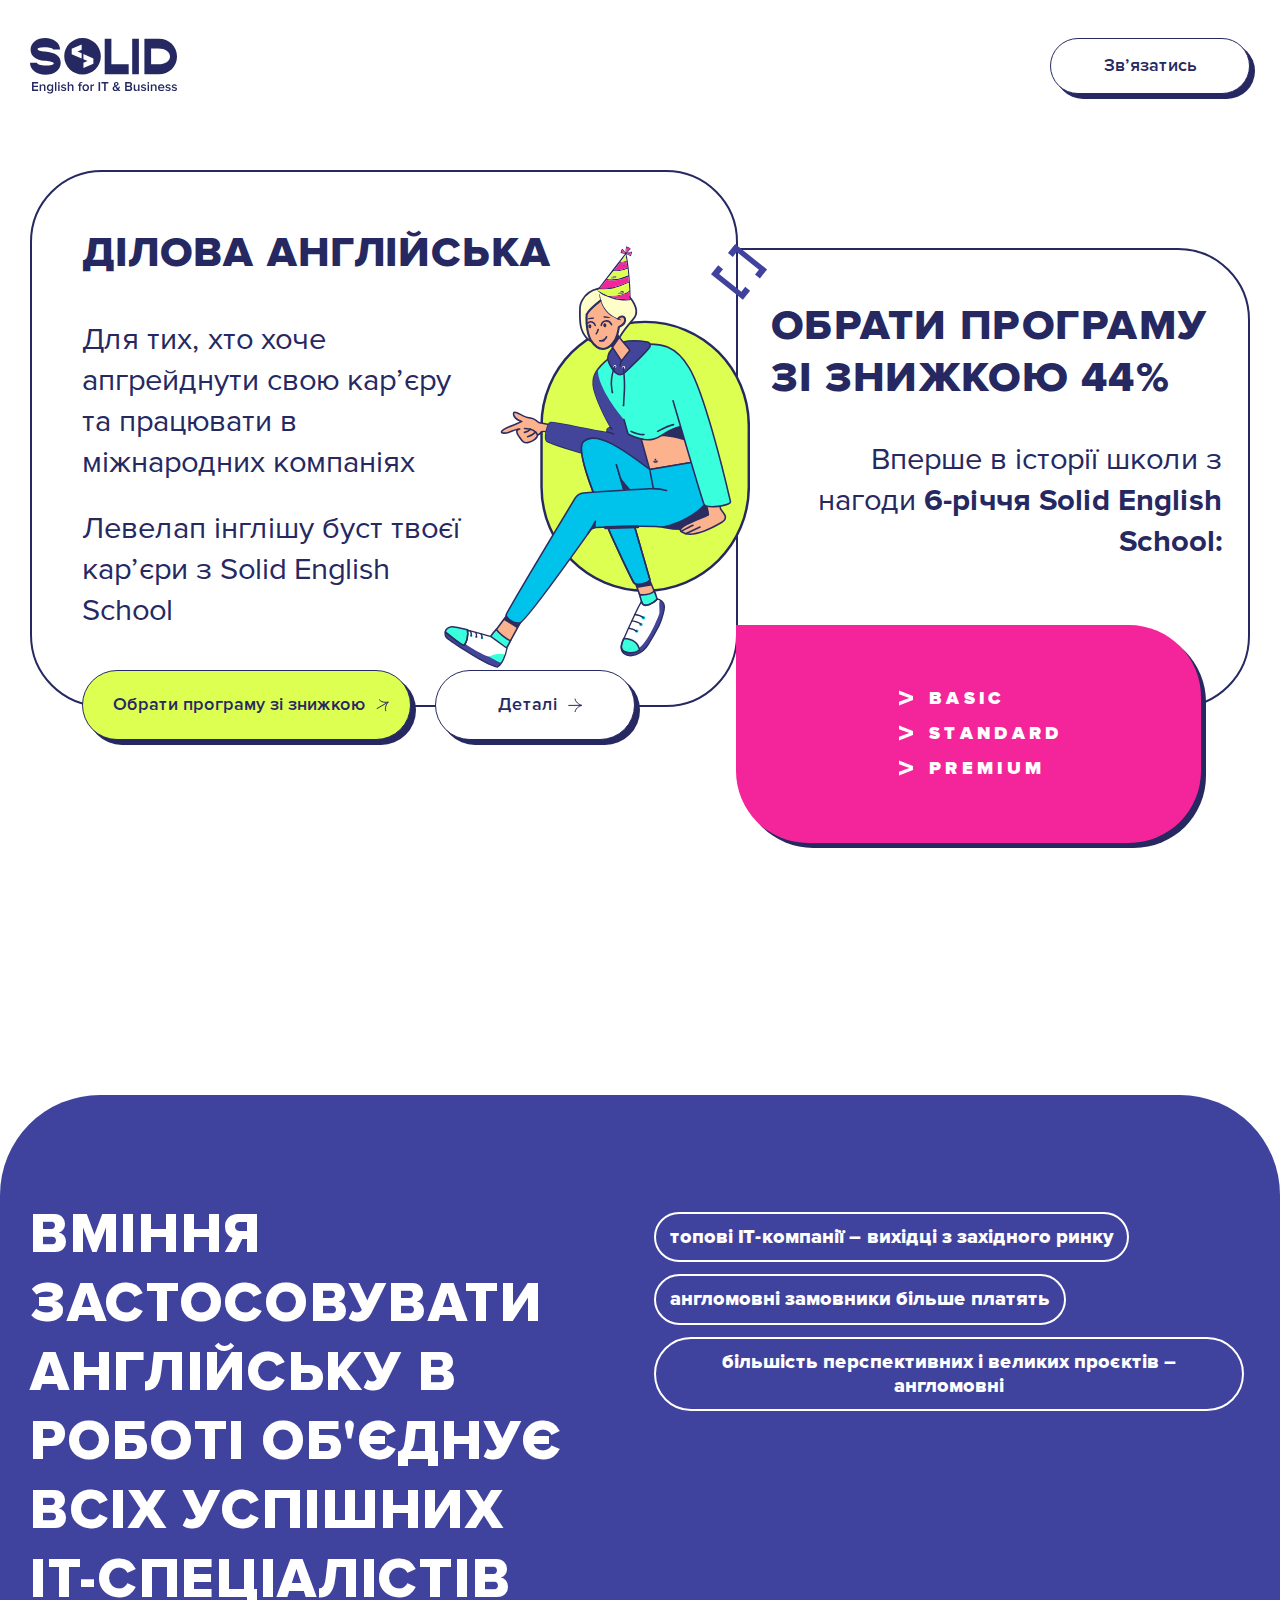
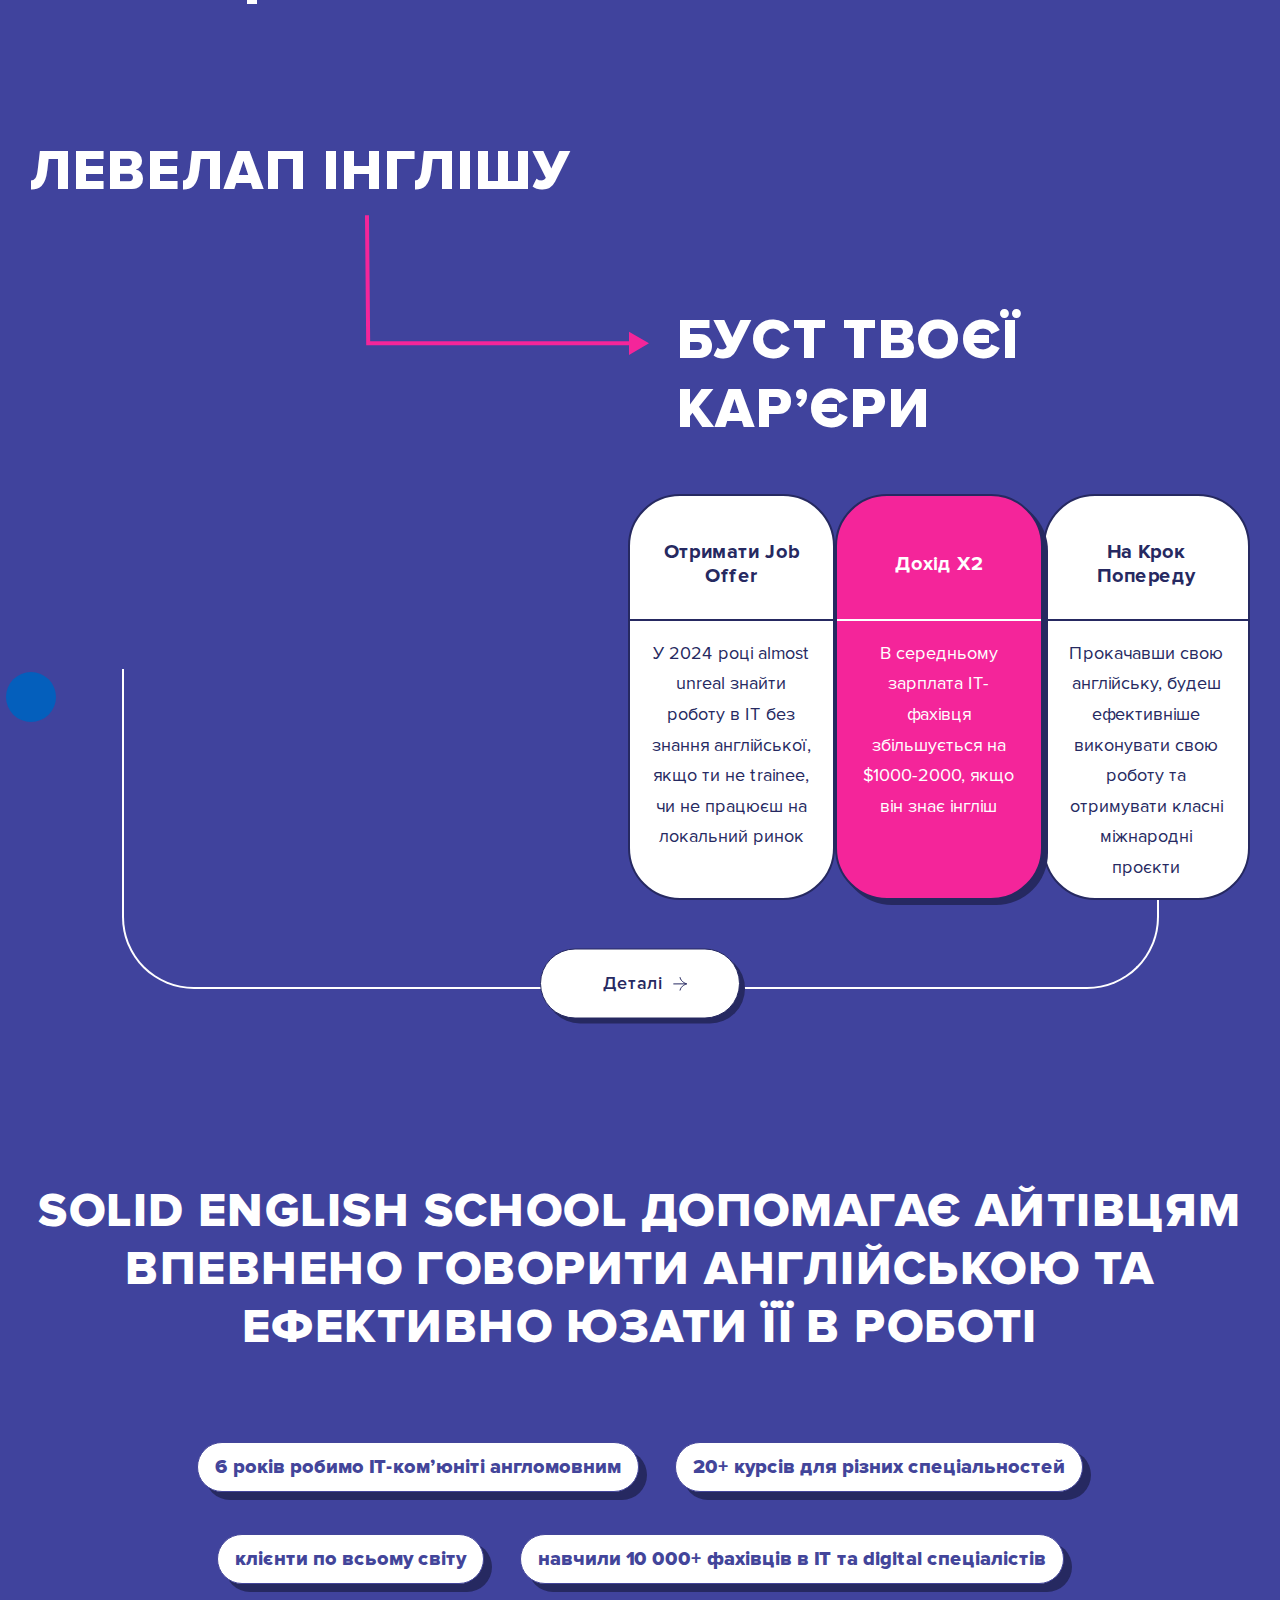
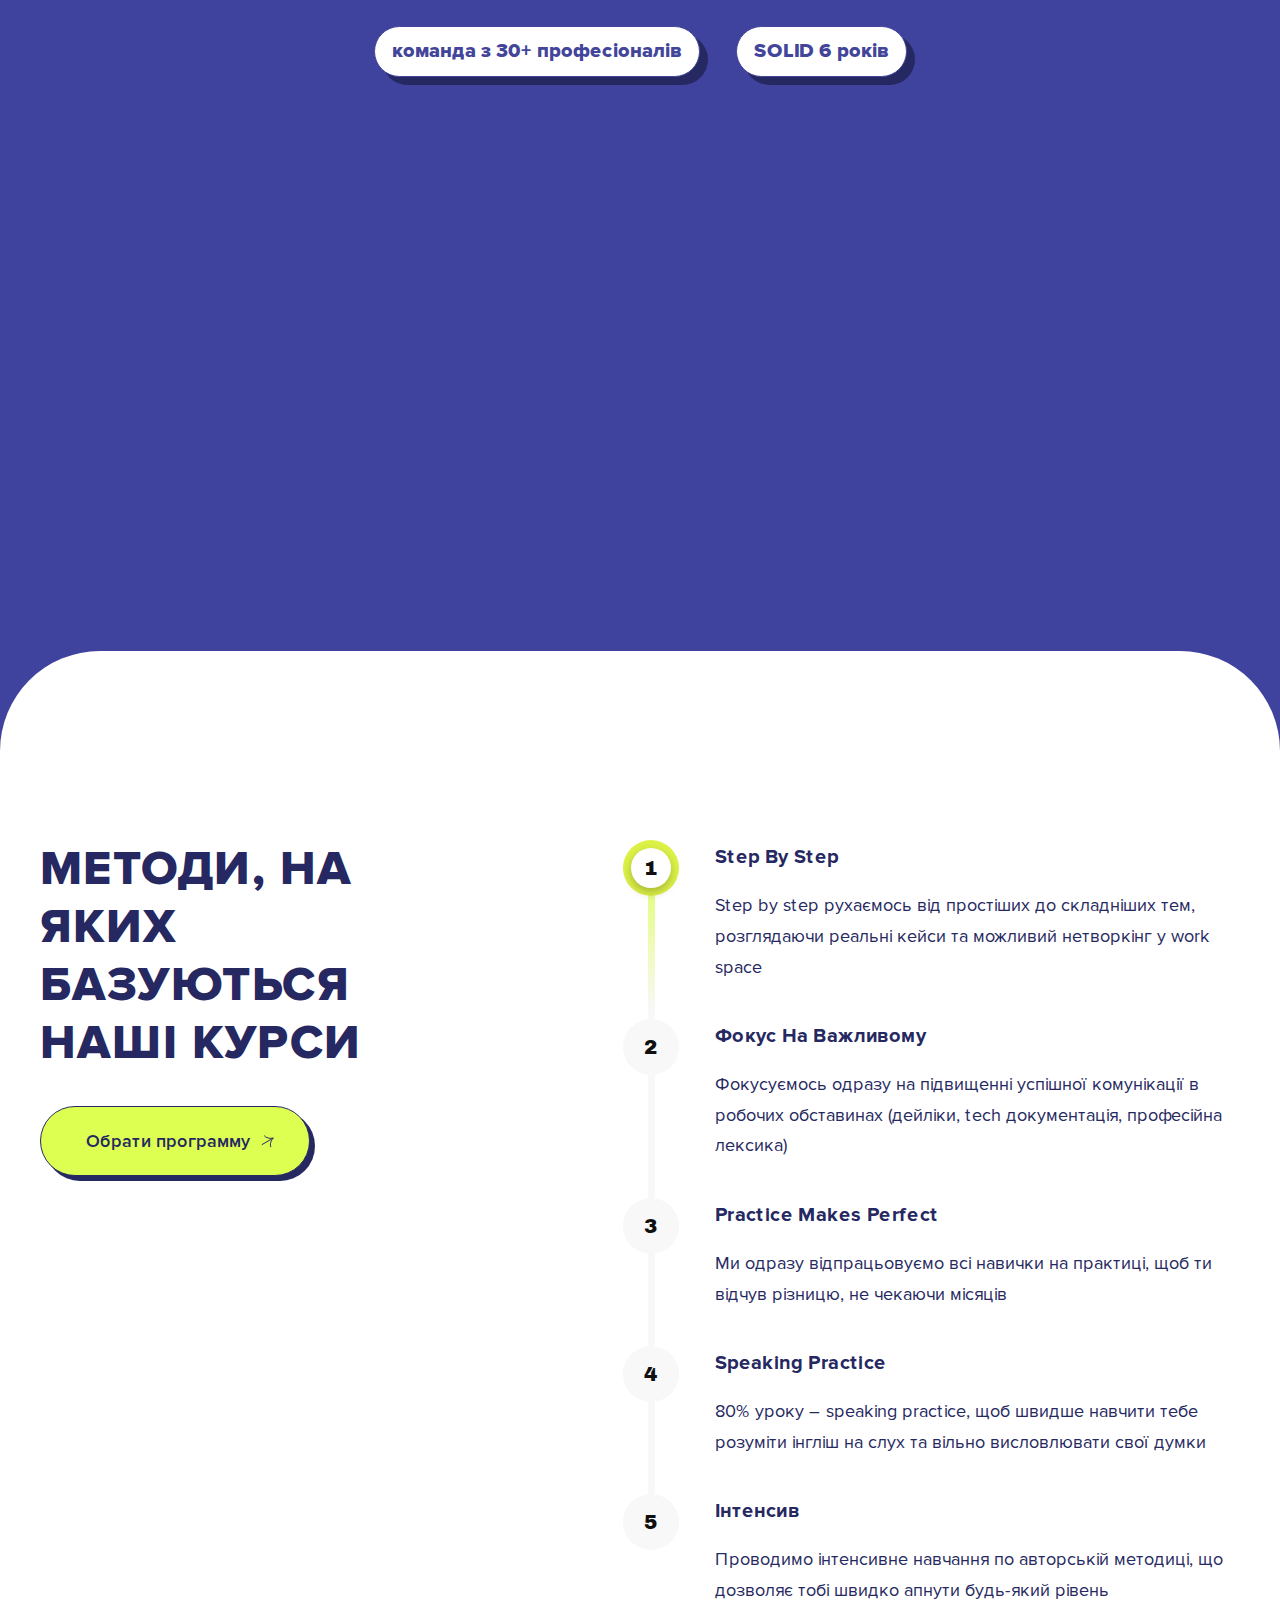
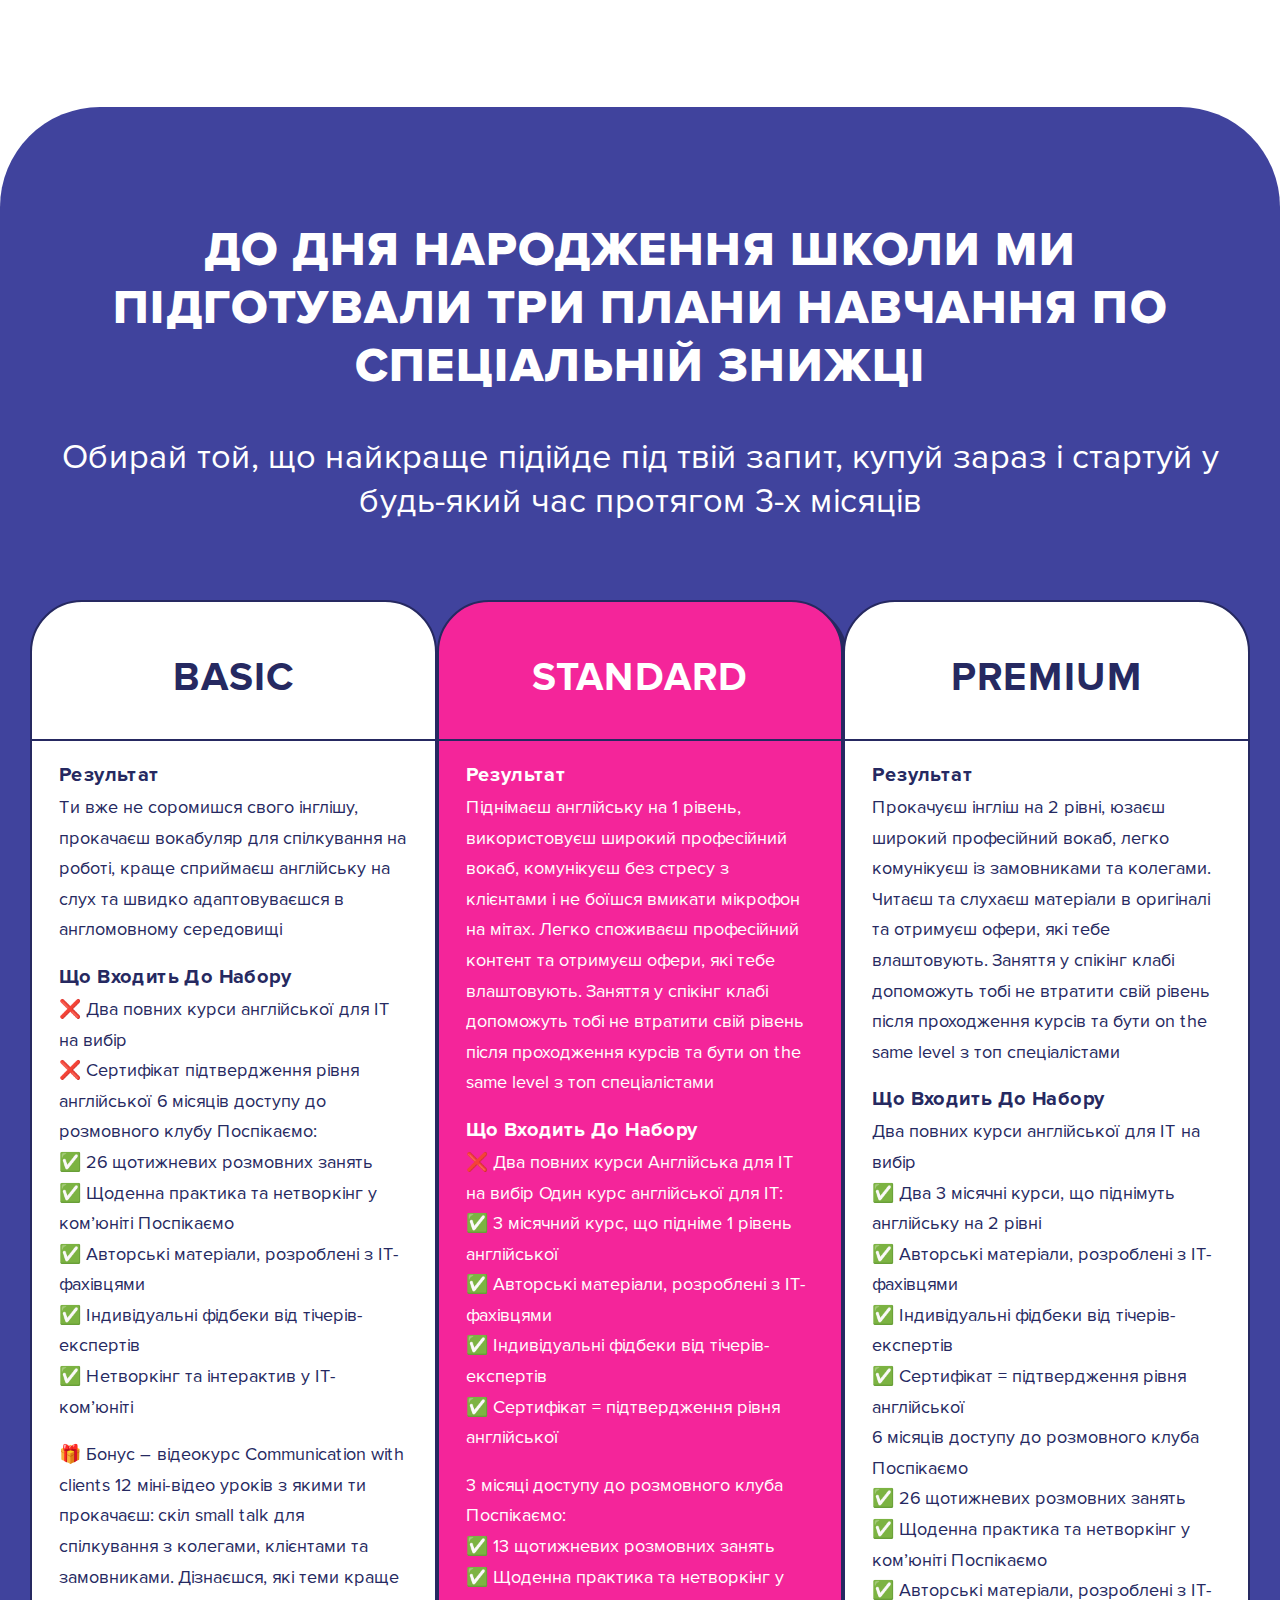
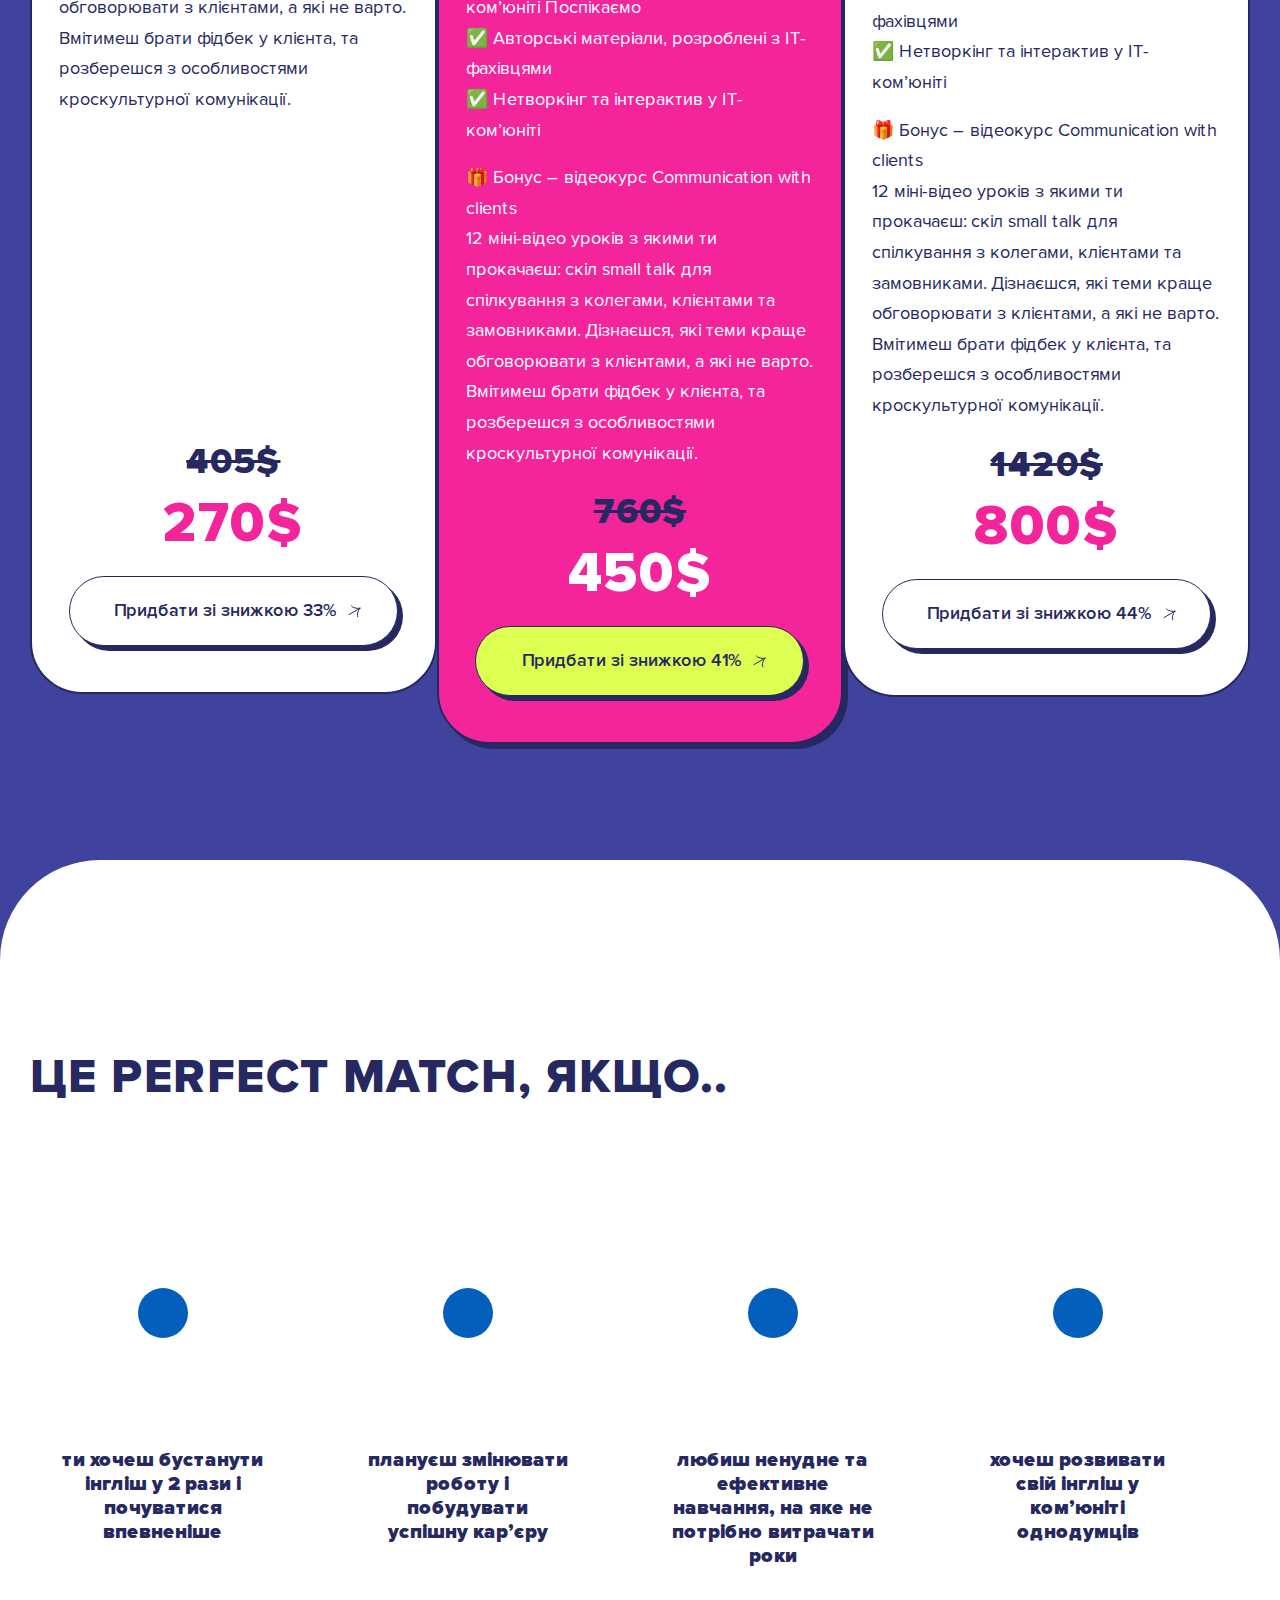
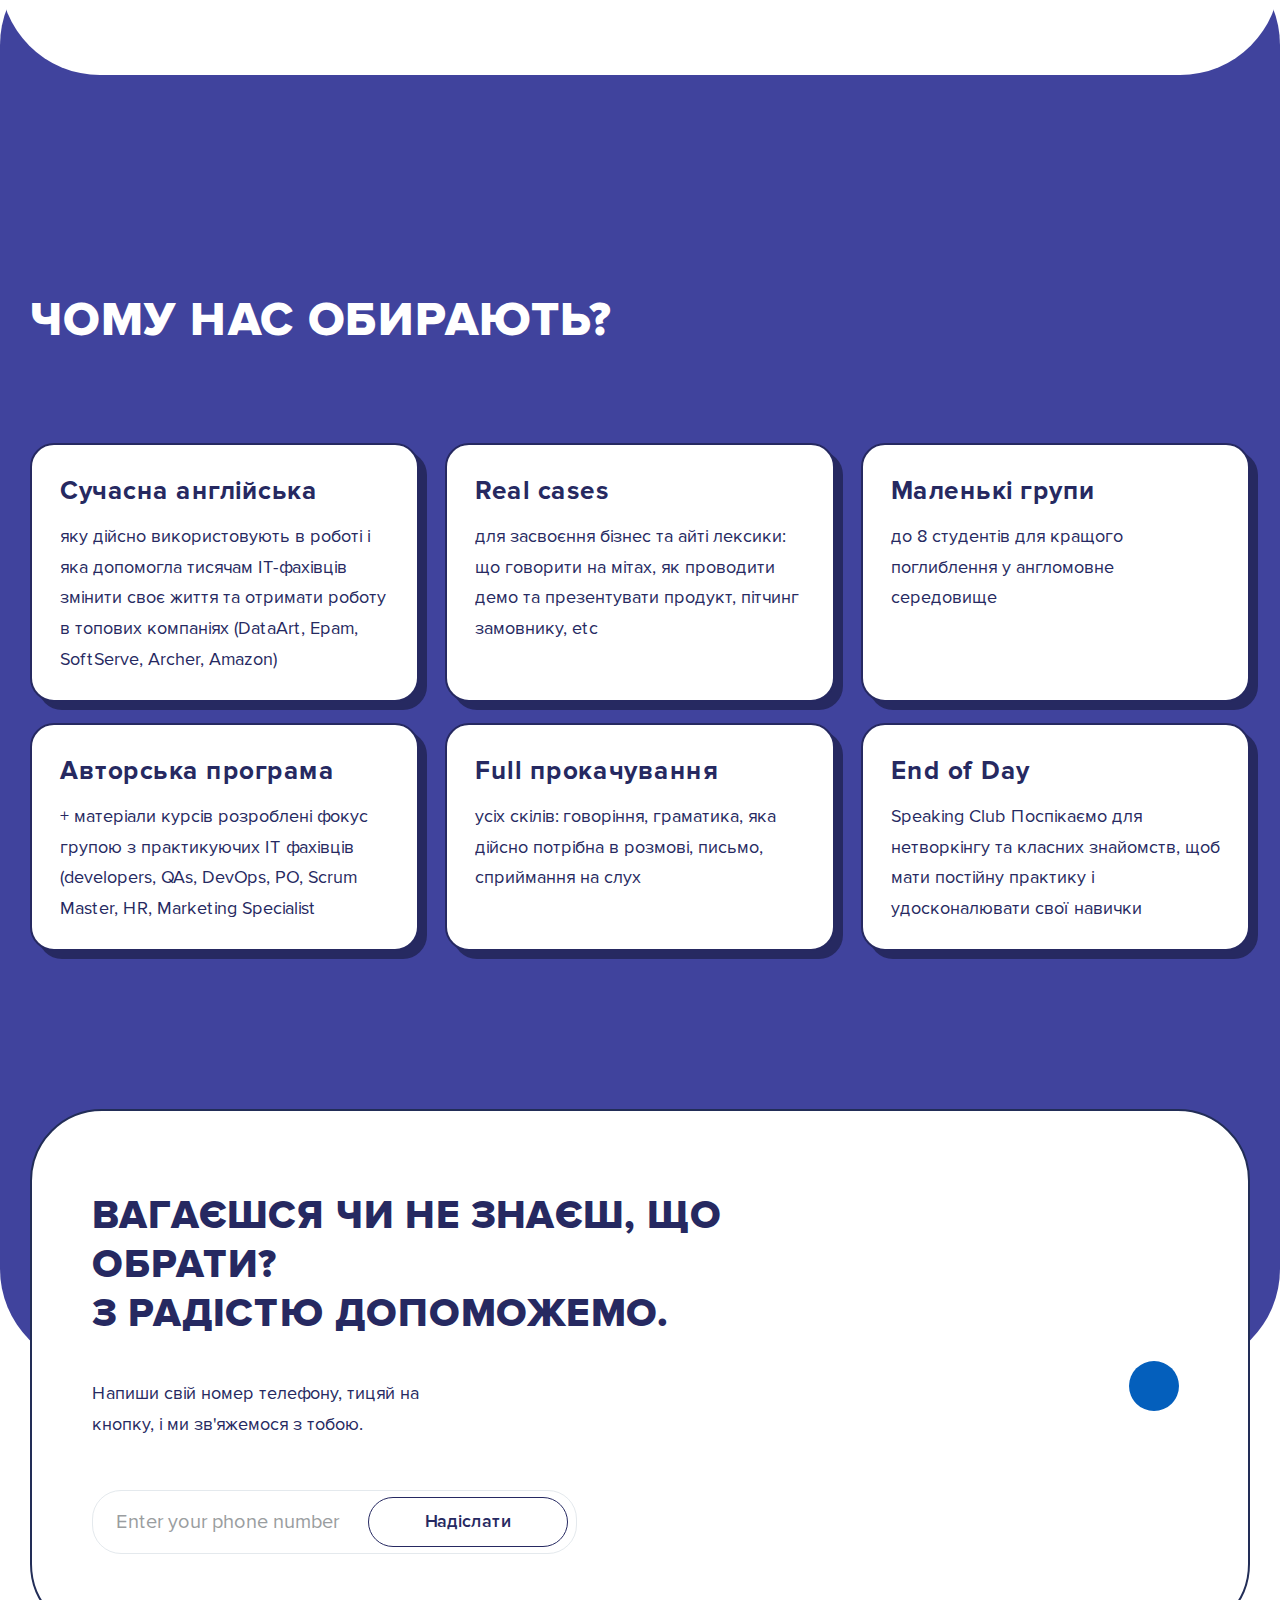
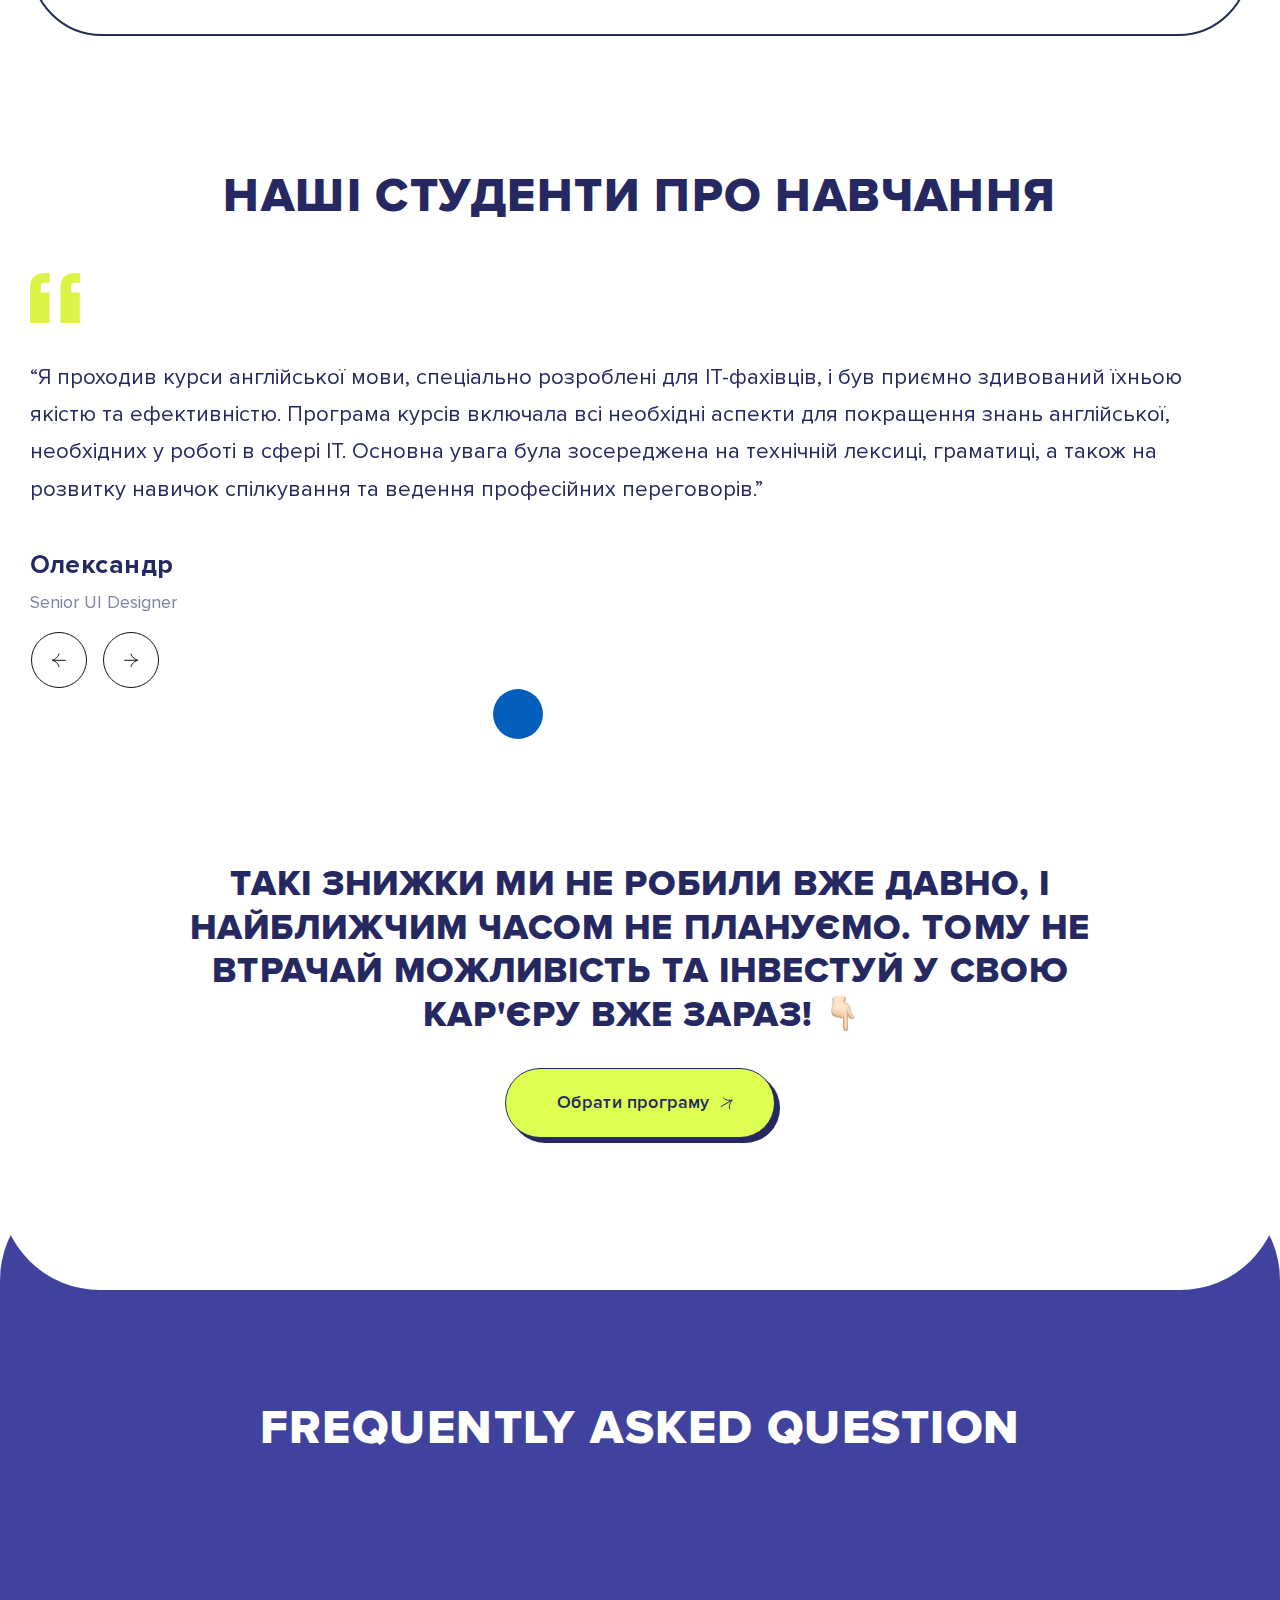
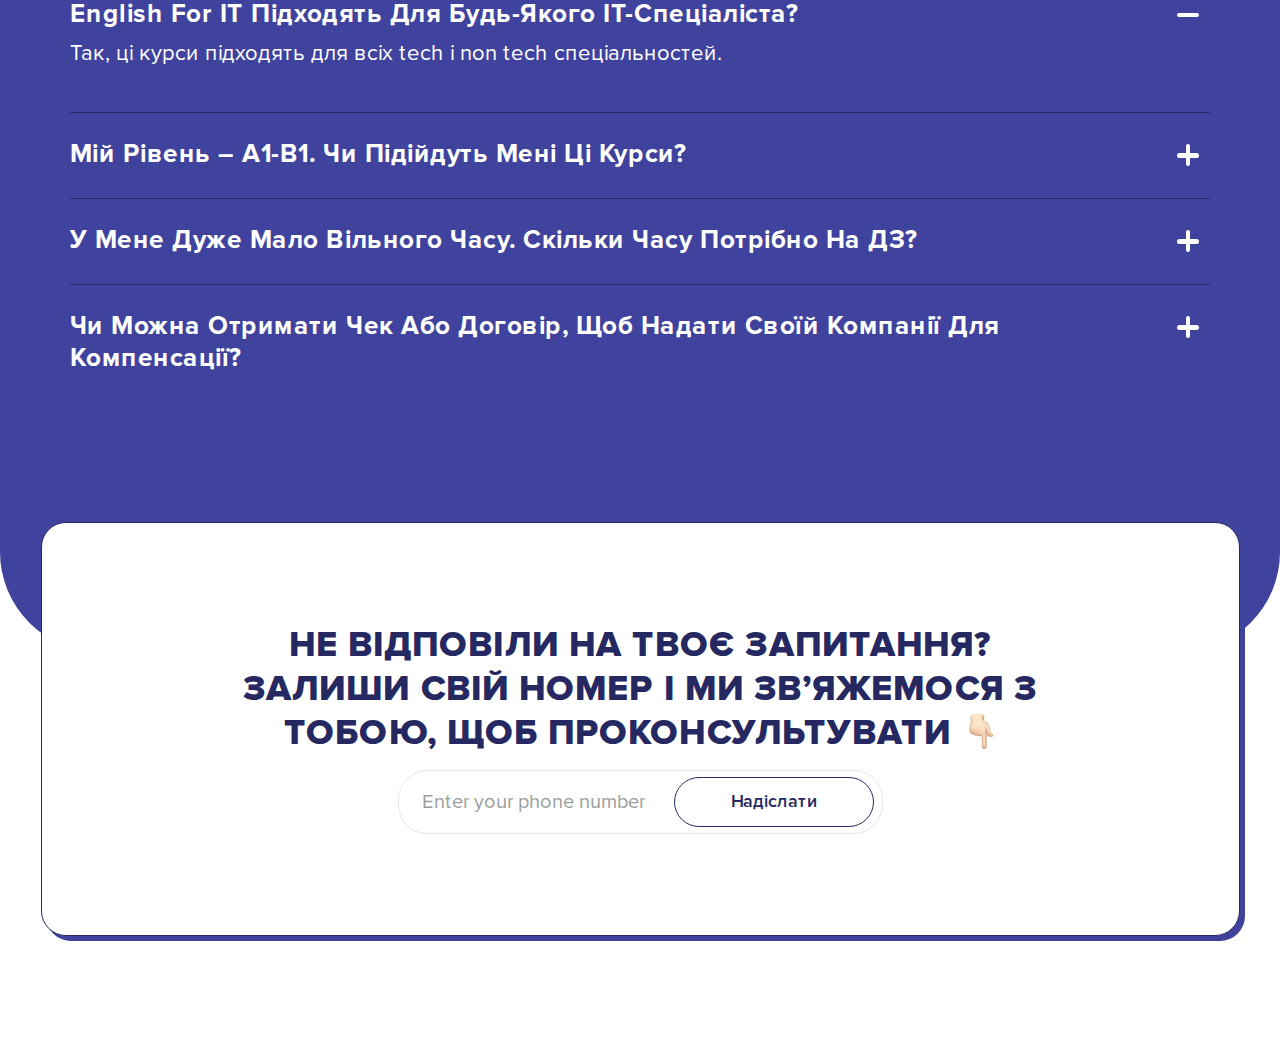
==== commit 5e275b9f: "Add files via upload" ====
--- a/index.html
+++ b/index.html
@@ -4,9 +4,9 @@
    <meta charset="UTF-8">
    <meta http-equiv="X-UA-Compatible" content="IE=edge">
    <meta name="viewport" content="width=device-width, initial-scale=1.0">
-   <link rel="stylesheet" href="files/lazy-load-for-images/lazy-load-for-images.css?_v=20240711182051">
-   <link rel="stylesheet" href="files/swiper/css/swiper-bundle.min.css?_v=20240711182051">
-   <link rel="stylesheet" href="css/style.min.css?_v=20240711182051">
+   <link rel="stylesheet" href="files/lazy-load-for-images/lazy-load-for-images.css?_v=20240711185638">
+   <link rel="stylesheet" href="files/swiper/css/swiper-bundle.min.css?_v=20240711185638">
+   <link rel="stylesheet" href="css/style.min.css?_v=20240711185638">
    <!--<link rel="icon" type="image/svg+xml" href="favicon.svg">-->
    <title>Solid - English for IT & Business</title>
 </head>
@@ -407,10 +407,6 @@
                               <h3 class="about-studying__slideName">Олександр</h3>
                               <p class="about-studying__slidePosition">Senior UI Designer</p>
                            </div>
-                           <div class="about-studying__slideBlockImage">
-                              <img loading="lazy" src="images/about-studying-image.jpg" alt="">
-                              <div class="swiper-lazy-preloader"></div>
-                           </div>
                         </div>
                         <div class="about-studying__slide swiper-slide">
                            <div class="about-studying__slideBlockInfo">
@@ -419,10 +415,6 @@
                               <h3 class="about-studying__slideName">Максим</h3>
                               <p class="about-studying__slidePosition">Senior UX Designer</p>
                            </div>
-                           <div class="about-studying__slideBlockImage">
-                              <img loading="lazy" src="images/about-studying-image.jpg" alt="">
-                              <div class="swiper-lazy-preloader"></div>
-                           </div>
                         </div>
                         <div class="about-studying__slide swiper-slide">
                            <div class="about-studying__slideBlockInfo">
@@ -430,10 +422,6 @@
                               <p>“Я проходив курси англійської мови, спеціально розроблені для ІТ-фахівців, і був приємно здивований їхньою якістю та ефективністю. Основна увага була зосереджена на технічній лексиці, граматиці, а також на розвитку навичок спілкування та ведення професійних переговорів.”</p>
                               <h3 class="about-studying__slideName">Антон</h3>
                               <p class="about-studying__slidePosition">Development</p>
-                           </div>
-                           <div class="about-studying__slideBlockImage">
-                              <img loading="lazy" src="images/about-studying-image.jpg" alt="">
-                              <div class="swiper-lazy-preloader"></div>
                            </div>
                         </div>
                      </div>
@@ -619,15 +607,15 @@
 
    </div>
 
-   <script src="js/script.min.js?_v=20240711182051"></script>
-
-   <script src="files/lazy-load-for-images/lazy-load-for-images.js?_v=20240711182051"></script>
-   <script src="files/swiper/js/swiper-bundle.min.js?_v=20240711182051"></script>
-   <script src="files/swiper/js/init.js?_v=20240711182051"></script>
-
-   <script src="files/js/demo-for-form.js?_v=20240711182051"></script>
-
-   <!--<script src="files/js/jquery-3.6.1.min.js?_v=20240711182051"></script>-->
+   <script src="js/script.min.js?_v=20240711185638"></script>
+
+   <script src="files/lazy-load-for-images/lazy-load-for-images.js?_v=20240711185638"></script>
+   <script src="files/swiper/js/swiper-bundle.min.js?_v=20240711185638"></script>
+   <script src="files/swiper/js/init.js?_v=20240711185638"></script>
+
+   <script src="files/js/demo-for-form.js?_v=20240711185638"></script>
+
+   <!--<script src="files/js/jquery-3.6.1.min.js?_v=20240711185638"></script>-->
 
 </body>
 </html>--- a/css/style.min.css
+++ b/css/style.min.css
@@ -1 +1 @@
-@charset "UTF-8";@font-face{font-family:"Proxima Nova";src:url(../files/fonts/Proxima-Nova/ProximaNova-Light.woff) format("woff");font-weight:300;font-style:normal}@font-face{font-family:"Proxima Nova";src:url(../files/fonts/Proxima-Nova/ProximaNova-Light-Italic.woff) format("woff");font-weight:300;font-style:italic}@font-face{font-family:"Proxima Nova";src:url(../files/fonts/Proxima-Nova/ProximaNova-Regular.woff) format("woff");font-weight:400;font-style:normal}@font-face{font-family:"Proxima Nova";src:url(../files/fonts/Proxima-Nova/ProximaNova-Regular-Italic.woff) format("woff");font-weight:400;font-style:italic}@font-face{font-family:"Proxima Nova";src:url(../files/fonts/Proxima-Nova/ProximaNova-Semibold.woff) format("woff");font-weight:600;font-style:normal}@font-face{font-family:"Proxima Nova";src:url(../files/fonts/Proxima-Nova/ProximaNova-Bold.woff) format("woff");font-weight:700;font-style:normal}@font-face{font-family:"Proxima Nova";src:url(../files/fonts/Proxima-Nova/ProximaNova-Extrabold.woff) format("woff");font-weight:800;font-style:normal}@font-face{font-family:"Proxima Nova";src:url(../files/fonts/Proxima-Nova/ProximaNova-Black.woff) format("woff");font-weight:900;font-style:normal}@font-face{font-family:Gopher;src:url(../files/fonts/Gopher/Gopher-Regular.woff2) format("woff2");font-weight:400;font-style:normal}@font-face{font-family:Gopher;src:url(../files/fonts/Gopher/Gopher-Italic.woff2) format("woff2");font-weight:400;font-style:italic}@font-face{font-family:Gopher;src:url(../files/fonts/Gopher/Gopher-Medium.woff2) format("woff2");font-weight:500;font-style:normal}@font-face{font-family:Gopher;src:url(../files/fonts/Gopher/Gopher-Bold.woff2) format("woff2");font-weight:700;font-style:normal}@font-face{font-family:Gopher;src:url(../files/fonts/Gopher/Gopher-Black.woff2) format("woff2");font-weight:900;font-style:normal}@font-face{font-family:Gopher;src:url(../files/fonts/Gopher/Gopher-Heavy.woff2) format("woff2");font-weight:900;font-style:normal}@font-face{font-family:"Archivo Black";font-style:normal;font-weight:400;font-display:swap;src:url(../files/fonts/Archivo-Black/400/latin-ext.woff2) format("woff2");unicode-range:U+0100-02AF,U+0304,U+0308,U+0329,U+1E00-1E9F,U+1EF2-1EFF,U+2020,U+20A0-20AB,U+20AD-20C0,U+2113,U+2C60-2C7F,U+A720-A7FF}@font-face{font-family:"Archivo Black";font-style:normal;font-weight:400;font-display:swap;src:url(../files/fonts/Archivo-Black/400/latin.woff2) format("woff2");unicode-range:U+0000-00FF,U+0131,U+0152-0153,U+02BB-02BC,U+02C6,U+02DA,U+02DC,U+0304,U+0308,U+0329,U+2000-206F,U+2074,U+20AC,U+2122,U+2191,U+2193,U+2212,U+2215,U+FEFF,U+FFFD}@font-face{font-family:"JetBrains Mono";font-style:normal;font-weight:700;font-display:swap;src:url(../files/fonts/JetBrains-Mono/700/cyrillic-ext.woff2) format("woff2");unicode-range:U+0460-052F,U+1C80-1C88,U+20B4,U+2DE0-2DFF,U+A640-A69F,U+FE2E-FE2F}@font-face{font-family:"JetBrains Mono";font-style:normal;font-weight:700;font-display:swap;src:url(../files/fonts/JetBrains-Mono/700/cyrillic.woff2) format("woff2");unicode-range:U+0301,U+0400-045F,U+0490-0491,U+04B0-04B1,U+2116}@font-face{font-family:"JetBrains Mono";font-style:normal;font-weight:700;font-display:swap;src:url(../files/fonts/JetBrains-Mono/700/greek.woff2) format("woff2");unicode-range:U+0370-0377,U+037A-037F,U+0384-038A,U+038C,U+038E-03A1,U+03A3-03FF}@font-face{font-family:"JetBrains Mono";font-style:normal;font-weight:700;font-display:swap;src:url(../files/fonts/JetBrains-Mono/700/vietnamese.woff2) format("woff2");unicode-range:U+0102-0103,U+0110-0111,U+0128-0129,U+0168-0169,U+01A0-01A1,U+01AF-01B0,U+0300-0301,U+0303-0304,U+0308-0309,U+0323,U+0329,U+1EA0-1EF9,U+20AB}@font-face{font-family:"JetBrains Mono";font-style:normal;font-weight:700;font-display:swap;src:url(../files/fonts/JetBrains-Mono/700/latin-ext.woff2) format("woff2");unicode-range:U+0100-02AF,U+0304,U+0308,U+0329,U+1E00-1E9F,U+1EF2-1EFF,U+2020,U+20A0-20AB,U+20AD-20C0,U+2113,U+2C60-2C7F,U+A720-A7FF}@font-face{font-family:"JetBrains Mono";font-style:normal;font-weight:700;font-display:swap;src:url(../files/fonts/JetBrains-Mono/700/latin.woff2) format("woff2");unicode-range:U+0000-00FF,U+0131,U+0152-0153,U+02BB-02BC,U+02C6,U+02DA,U+02DC,U+0304,U+0308,U+0329,U+2000-206F,U+2074,U+20AC,U+2122,U+2191,U+2193,U+2212,U+2215,U+FEFF,U+FFFD}*,::after,::before{box-sizing:border-box;margin:0;padding:0}button{background:0 0;border:none;cursor:pointer}img,picture{height:auto;max-width:100%;vertical-align:top}/*! normalize.css v8.0.1 | MIT License | github.com/necolas/normalize.css */html{line-height:1.15;-webkit-text-size-adjust:100%}body{margin:0}main{display:block}h1{font-size:2em;margin:.67em 0}hr{box-sizing:content-box;height:0;overflow:visible}pre{font-family:monospace,monospace;font-size:1em}a{background-color:transparent}abbr[title]{border-bottom:none;text-decoration:underline;-webkit-text-decoration:underline dotted;text-decoration:underline dotted}b,strong{font-weight:700}code,kbd,samp{font-family:monospace,monospace;font-size:1em}small{font-size:80%}sub,sup{font-size:75%;line-height:0;position:relative;vertical-align:baseline}sub{bottom:-.25em}sup{top:-.5em}img{border-style:none}button,input,optgroup,select,textarea{font-family:inherit;font-size:100%;line-height:1.15;margin:0}button,input{overflow:visible}button,select{text-transform:none}[type=button],[type=reset],[type=submit],button{-webkit-appearance:button}[type=button]::-moz-focus-inner,[type=reset]::-moz-focus-inner,[type=submit]::-moz-focus-inner,button::-moz-focus-inner{border-style:none;padding:0}[type=button]:-moz-focusring,[type=reset]:-moz-focusring,[type=submit]:-moz-focusring,button:-moz-focusring{outline:1px dotted ButtonText}fieldset{padding:.35em .75em .625em}legend{box-sizing:border-box;color:inherit;display:table;max-width:100%;padding:0;white-space:normal}progress{vertical-align:baseline}textarea{overflow:auto}[type=checkbox],[type=radio]{box-sizing:border-box;padding:0}[type=number]::-webkit-inner-spin-button,[type=number]::-webkit-outer-spin-button{height:auto}[type=search]{-webkit-appearance:textfield;outline-offset:-2px}[type=search]::-webkit-search-decoration{-webkit-appearance:none}::-webkit-file-upload-button{-webkit-appearance:button;font:inherit}details{display:block}summary{display:list-item}template{display:none}[hidden]{display:none}body,html{height:100%}.wrapper{display:flex;flex-direction:column;min-height:100vh;overflow:hidden}main.main{flex:1;margin-top:0!important;padding-top:150px}body.lock-scroll{overflow:hidden}body{background-color:#fff;color:#262961;font-family:"Proxima Nova",sans-serif;font-size:18px;font-style:normal;font-weight:400;line-height:30.6px;margin:0}body._lock{overflow:hidden}body p strong{font-weight:700}.n_container{margin-left:auto;margin-right:auto;max-width:1370px;padding-left:30px;padding-right:30px}.n_sec-title{font-size:48px;line-height:normal;font-weight:800;letter-spacing:.03em;margin:0;text-transform:uppercase}h1,h2,h3,h4,h5,h6{font-weight:700}.n_object-fit{left:0;height:100%;-o-object-fit:cover;object-fit:cover;position:absolute;top:0;width:100%;z-index:1}.n_btn{align-items:center;background-color:#fff;border:1px solid #262961;border-radius:100px;box-shadow:5px 5px 0 0 #262961;cursor:pointer;display:flex;justify-content:center;font-size:18px;font-weight:600;line-height:19.76px;height:70px;min-width:270px;padding:0 40px 0 25px;transition:all .3s ease 0s;text-align:center}.n_btn span{position:relative}.n_btn span::after{content:url("data:image/svg+xml;charset=UTF-8,%3csvg width='21' height='20' viewBox='0 0 21 20' fill='none' xmlns='http://www.w3.org/2000/svg'%3e%3cpath d='M7.1679 4.48787C10.3896 8.40133 16.2747 6.92804 16.2747 6.92804M16.2747 6.92804C16.2747 6.92804 12.0563 11.2881 13.8346 16.0349M16.2747 6.92804L4.75941 13.6496' stroke='%23262961' stroke-linejoin='bevel'/%3e%3c/svg%3e");position:absolute;right:-28px;top:50%;transition:.3s;transform:translateY(-40%)}.block{margin-left:auto;margin-right:auto;width:1140.75px;max-width:100%}.block__item{padding-bottom:19px;padding-top:14px;transition:.3s ease 0s}.block__item.item-active{padding-bottom:0}.block__title{border:none;color:#fff;cursor:pointer;font-size:26px;font-weight:700;line-height:normal;letter-spacing:.02em;position:relative;text-align:left;transition:.3s ease 0s;text-transform:capitalize;width:100%}.block__content{color:#fff;margin-top:-4px;padding-bottom:21px;padding-top:0;overflow:hidden;transition:.3s ease 0s}.block__content p{font-size:22px;font-weight:400;line-height:37.4px;margin:0;text-align:left}.block__text{overflow:hidden}.block__text p{margin-bottom:12px!important;transition:.3s ease 0s}.block__text p:last-child{margin-bottom:0!important;transition:.3s ease 0s}.block__text ol,.block__text ul{margin-bottom:15px;margin-top:15px}.block__text ol li,.block__text ul li{font-size:22px;font-weight:400;line-height:37.4px;list-style-position:inside}.block__text ol li:not(:last-child),.block__text ul li:not(:last-child){margin-bottom:15px}.block__text ul li{list-style:none;padding-left:22px;position:relative}.block__text ul li::before{background-color:#fff;border-radius:50%;content:"";display:block;height:5px;left:8px;position:absolute;top:16px;width:5px}.block__text ol li{padding-left:3px}.block._init .block__item:not(:last-child){border-bottom:1px solid #262961}.block._init .block__title{padding-bottom:9px;padding-right:58px;padding-top:11px;position:relative}.block._init .block__title._active:after{opacity:0}.block._init .block__title::before,.block._init .block__title:after{background-color:#fff;border-radius:8px;content:"";display:block;position:absolute;transition:.3s ease 0s}.block._init .block__title:after{height:22px;right:20px;top:17px;width:4.2px}.block._init .block__title::before{height:4.2px;right:11px;top:26px;width:22px}body.lock{overflow:hidden}.popup{background-color:rgba(0,0,0,.6);color:#fff;height:100%;left:0;opacity:0;position:fixed;transition:all .6s ease 0s;top:0;overflow-y:auto;overflow-x:hidden;visibility:hidden;width:100%;z-index:105}.popup.open{opacity:1;visibility:visible}.popup__body{align-items:center;display:flex;justify-content:center;min-height:100vh;padding-bottom:50px;padding-right:50px;padding-left:50px;padding-top:50px}.popup__content{background-color:#fff;border-radius:25.48px;border:2px solid #262961;box-shadow:10px 10px 0 0 #262961;max-width:100%;position:relative;width:1227px}.popup__content-image{padding:0!important}.popup__content-image img{max-width:100%;vertical-align:top}.popup__close{background-color:#3affdc;border-radius:50px;display:block;font-size:0;height:24.69px;width:24.69px}.popup__head{background-color:#262961;border-top-left-radius:20px;border-top-right-radius:20px;padding:17px 24px 14px}.popup .content{color:#262961;padding:50px 94px 72px}.popup .content .wrap-price{align-items:flex-end;display:flex;flex-direction:column;margin-left:auto}.popup .content .wrap-price .price{color:#f4259a;font-size:56px;font-weight:800;line-height:normal;margin:-8px 0 -8px;text-align:right}.popup .content .wrap-price .price.discount{color:#262961;font-size:36px;letter-spacing:.03em;text-decoration:line-through}.popup .content h3{margin:0}.popup .content p{margin:9px 0 35px;max-width:380px}.popup .content form input:not([type=submit]){border:1px solid #e4e9ed;border-radius:29px;display:table;height:64px;font-size:20px;font-weight:400;line-height:28px;margin-bottom:16px;padding:18px 24px;width:485px;max-width:100%}.popup .content form input:not([type=submit]):focus{outline:1px solid #262961}.popup .content form button[type=submit],.popup .content form input[type=submit]{border:1px solid #262961;border-radius:100px;height:49px;font-size:18px;font-weight:600;line-height:19.76px;margin-top:18px;padding:0 12px;text-align:center;width:200px}a{color:inherit;transition:color .3s;text-decoration:none}.img-loaded .sk-spinner-pulse{display:none!important;opacity:0!important}.header{background-color:#fff;left:0;position:fixed;right:0;top:0;z-index:12}.header.n_scroll .n_container{height:82px}.header .n_container{align-items:center;display:flex;height:132px;max-width:1610px;transition:height .3s}.header__blockLogo{height:56px;width:148px}.header__blockLogo img{max-height:100%;max-width:100%}.header__left,.header__right{width:50%}.header__right{display:flex}.header .n_btn{display:inline-flex;justify-content:center;height:56px;margin:0 0 0 auto;min-width:200px;padding-left:20px;padding-right:20px;text-align:center}.first-screen{padding-bottom:388px}.first-screen .n_container{max-width:1370px;position:relative}.first-screen__blockLeft,.first-screen__blockRight{background-color:#fff;border:2px solid #262961;border-radius:72px;z-index:0}.first-screen__blockLeft p,.first-screen__blockRight p{margin-bottom:24px;position:relative;z-index:5;font-size:32.4px;line-height:42.72px}.first-screen__blockLeft{padding:79px 50px 63px;position:relative}.first-screen__blockLeft .n_sec-title{margin-bottom:42px}.first-screen__blockLeft p{max-width:65%}.first-screen__blockRight{padding:77px 2% 143px calc(3% - 5px);max-width:calc(40.8% - 4px)}.first-screen__blockRight .n_sec-title,.first-screen__blockRight p{position:relative;z-index:3}.first-screen__blockRight .n_sec-title{margin-bottom:36px}.first-screen__blockRight p{max-width:515px;margin-left:-3px;text-align:right}.first-screen__blockList{background-color:#f4259a;box-shadow:5px 5px 0 0 #262961;bottom:0;left:-2px;max-width:100%;position:absolute;transform:translateY(137px)}.first-screen__blockList ul{margin-left:0;padding-left:0}.first-screen__blockList ul li{align-items:center;color:#fff!important;list-style:none;display:flex;font-size:18px;font-weight:900;line-height:21.92px;letter-spacing:.24em;margin:13px 0;text-transform:uppercase}.first-screen__blockList ul li::before{content:url("data:image/svg+xml;charset=UTF-8,%3csvg width='14' height='16' viewBox='0 0 14 16' fill='none' xmlns='http://www.w3.org/2000/svg'%3e%3cpath d='M14 9.9898L0 15.5V11.6735L10.3451 8.03061L0 4.32653V0.5L14 6.0102V9.9898Z' fill='white'/%3e%3c/svg%3e");margin-right:16px;position:relative;top:2px}.first-screen__blockList ul li a{color:inherit}.first-screen .n_sec-title{font-size:45px}.first-screen__wrap-buttons{bottom:0;position:absolute;transform:translateY(50%)}.first-screen__wrap-buttons .n_btn{display:inline-flex;justify-content:center}.first-screen__wrap-buttons .n_btn.bg-color{background-color:#ddff52;margin-right:19px;min-width:329px}.first-screen__wrap-buttons .n_btn.another-icon{min-width:200px}.first-screen__wrap-buttons .n_btn.another-icon span::after{content:url(../images/svg/arrow-right.svg);transition:0s}.first-screen__illustration-small{pointer-events:none;top:78px;position:absolute;-webkit-user-select:none;-moz-user-select:none;user-select:none}.first-screen__illustration-big{max-width:68%;pointer-events:none;position:absolute;left:0;top:calc(100% + 14px);transform:translate(-70%,-40%);-webkit-user-select:none;-moz-user-select:none;user-select:none;z-index:2}.section{margin-left:auto;margin-right:auto;max-width:1920px}.application-of-english{padding-top:105px;position:relative;z-index:0}.application-of-english .n_container{max-width:1376px;position:relative;z-index:1}.application-of-english::before{background-color:#40439d;border-radius:100px 100px 0 0;bottom:0;content:"";left:0;height:100%;position:absolute;right:0;top:0;width:100%;z-index:0}.application-of-english .n_sec-title{color:#fff}.application-of-english .wrap-title .n_sec-title,.application-of-english__columns .n_sec-title{font-size:56px;line-height:normal}.application-of-english .wrap-title .wrap-info-labels .info-label{border:2px solid #fff;border-radius:48px;color:#fff!important;display:inline-block;font-size:20px;font-weight:800;line-height:24.36px;margin:6px;padding:11px 14px 11px 14px;text-align:center}.application-of-english .wrap-title .wrap-info-labels .info-label p{margin:0}.application-of-english__columns{display:flex;flex-wrap:wrap;margin-bottom:50px;margin-top:123px}.application-of-english__column{width:100%}.application-of-english__column h2.n_sec-title{background-color:#40439d;line-height:normal;position:relative}.application-of-english__column h2.n_sec-title img{left:-28px;position:absolute;transform:translate(-100%,-65%);top:0}.application-of-english__items{margin-left:auto;margin-right:auto;max-width:1410px}.application-of-english__item{position:relative;width:100%;z-index:1}.application-of-english__itemBlockImage{max-width:90%}.application-of-english__itemBlockImage.mobile-tablet{margin-bottom:-160px;max-width:400px;margin-top:-50px}.application-of-english__itemBlockImage.mobile-tablet img{left:50%;position:relative;transform:translateX(-50%)}.application-of-english__itemBlocks{display:flex;flex-wrap:wrap}.application-of-english__itemBlock{background-color:#fff;border:2px solid #262961;border-radius:52px;padding-bottom:15px;width:33.3333%}.application-of-english__itemBlock.bg-color{background-color:#f4259a;box-shadow:5px 5px 0 0 #262961;color:#fff;position:relative;z-index:1}.application-of-english__itemBlock.bg-color .application-of-english__itemBlockHead{border-bottom-color:#fff}.application-of-english__itemBlockHead{align-items:center;border-bottom:2px solid #262961;display:flex;justify-content:center;margin-bottom:17px;padding:44px 15px 31px}.application-of-english__itemBlockHead h3{font-size:20px;line-height:normal;letter-spacing:.02em;margin:0;text-transform:capitalize;text-align:center}.application-of-english__itemBlock p{margin-left:auto;margin-right:auto;max-width:194px;padding-left:15px;padding-right:15px;text-align:center}.application-of-english__item.bottom{border:2px solid #fff;border-top:none;border-radius:0 0 72px 72px;display:flex;justify-content:center;height:320px;margin:-231px auto 0;max-width:1216px;position:relative;z-index:0}.application-of-english__item.bottom .n_btn{display:inline-flex;justify-content:center;margin-top:auto;min-width:200px;position:relative;transform:translateY(45%);z-index:1}.application-of-english__item.bottom .n_btn span::after{content:url(../images/svg/arrow-right.svg);transition:0s}.application-of-english__item.bottom img{bottom:0;left:50%;position:absolute;right:0;transform:translateX(-50%)}.section-two{padding-bottom:670px;padding-top:193px;position:relative}.section-two .n_sec-title{margin-left:auto;margin-right:auto;max-width:1221px;text-align:center}.section-two__labels{display:flex;flex-wrap:wrap;justify-content:center;margin-top:65px}.section-two__label{background-color:#fff;border:1px solid #43459a;box-shadow:8px 8px 0 0 #262961;border-radius:100px;color:#43459a!important;font-size:20px;font-weight:800;line-height:24.36px;margin:21px 18px;padding:12px 17px;text-align:center}.section-two__blockIllustration{bottom:0;left:0;padding-bottom:100px;pointer-events:none;position:absolute;right:0;-webkit-user-select:none;-moz-user-select:none;user-select:none}.section-two__blockIllustration img{bottom:0;left:calc(50% - 3px);max-width:65%;position:relative;transform:translateX(-50%)}.section-two__blockIllustrations{bottom:0;left:0;padding-bottom:100px;pointer-events:none;position:absolute;right:0;-webkit-user-select:none;-moz-user-select:none;user-select:none;z-index:0}.section-two__blockIllustrations img{bottom:0;left:calc(47% - 7px);max-width:90%;position:relative;transform:translateX(-50%)}.methods{margin-top:-100px;padding-bottom:101px;padding-top:189px;position:relative;z-index:0}.methods::before{background-color:#fff;border-radius:100px 100px 0 0;bottom:0;content:"";left:0;height:100%;position:absolute;right:0;top:0;width:100%;z-index:1}.methods .n_container{max-width:1260px;position:relative;z-index:1}.methods__item{width:100%}.methods__item .n_btn{background-color:#ddff52;display:inline-flex;margin-top:34px}.methods__list{counter-reset:section}.methods__listItem{overflow:hidden;position:relative}.methods__listItem:not(:last-child){padding-bottom:37px}.methods__listItem .circle{background-color:#fff;border-radius:50%;box-shadow:0 4px 10px 0 rgba(0,0,0,.2509803922);font-size:0;height:40px;left:8px;position:absolute;top:8px;width:40px;z-index:1}.methods__listItem .circle::after{color:#101010;content:"1";left:50%;font-family:"Archivo Black";font-size:20px;font-weight:400;line-height:28px;position:absolute;transform:translate(-50%,-50%);top:50%;z-index:3}.methods__listItem:nth-child(1)::before{background-color:#ddf247}.methods__listItem:nth-child(1)::after{background:linear-gradient(180deg,#ddff52 0,#f8f8f8 95.07%);content:"";display:block;height:100%;left:25px;position:absolute;top:1px;width:7px;z-index:0}.methods__listItem:last-child::after{background:#fff;content:"";display:block;height:100%;left:25px;position:absolute;top:1px;width:7px;z-index:0}.methods__listItem::before{align-items:center;background-color:#f8f8f8;border-radius:50%;color:#101010;counter-increment:section;content:counter(section);font-family:"Archivo Black";font-size:20px;font-weight:400;line-height:28px;display:flex;justify-content:center;height:56px;left:0;position:absolute;top:0;width:56px;z-index:1}.methods__listItem::after{background-color:#f8f8f8;content:"";display:block;height:100%;left:25px;position:absolute;top:1px;width:7px;z-index:0}.methods__listItem h3{font-size:20px;line-height:34px;letter-spacing:.02em;margin:0 0 16px;text-transform:capitalize}.methods__listItem h3,.methods__listItem p{margin-left:92px}.three-plans{padding-bottom:246px;padding-top:114px;position:relative;z-index:0}.three-plans::before{background-color:#40439d;border-radius:100px 100px 0 0;bottom:0;content:"";left:0;height:100%;position:absolute;right:0;top:0;width:100%;z-index:-1}.three-plans .n_sec-title,.three-plans p{color:#fff;display:table;margin:0 auto;margin-right:auto;max-width:1211px;text-align:center}.three-plans p{font-size:34.4px;line-height:44.72px;margin-top:40px}.three-plans__items{margin-top:76px}.three-plans__itemBlock{background-color:#fff;border:2px solid #262961;border-radius:52px}.three-plans__itemBlock.bg-color-bright-pink{background-color:#f4259a;box-shadow:5px 5px 0 0 #262961;color:#fff}.three-plans__itemBlock.bg-color-bright-pink p{color:#fff}.three-plans__itemBlock.bg-color-bright-pink .price:not(.discount){color:#fff}.three-plans__itemBlock.bg-color-bright-pink .n_btn{background-color:#ddff52;color:#262961}.three-plans__item:nth-child(1) .three-plans__itemBlock,.three-plans__item:nth-child(3) .three-plans__itemBlock{min-height:calc(97% + 2px)}.three-plans__itemHead{border-bottom:2px solid #262961;padding:51px 20px 37px}.three-plans__itemHead h3{font-size:40px;line-height:normal;letter-spacing:.02em;margin:0;text-align:center}.three-plans__itemContent{padding:22px 27px}.three-plans__itemContent h4{font-size:20px;line-height:normal;letter-spacing:.02em;margin:0 0 5px}.three-plans__itemContent p{color:#262961;font-size:18px;font-weight:400;line-height:30.6px;text-align:left;margin:0!important}.three-plans__itemContent h5{font-size:20px;line-height:normal;letter-spacing:.02em;margin:20px 0 5px;text-transform:capitalize}.three-plans__itemContent ul{margin-left:0;padding-left:0}.three-plans__itemContent ul li{list-style:none}.three-plans__itemContent ul li.bonus{margin-top:17px}.three-plans__itemBottom{margin-top:auto;padding-bottom:46px;padding-top:0}.three-plans__itemBottom p{color:#f4259a;font-size:56px;font-weight:800;line-height:normal;letter-spacing:.03em;margin:0 auto;text-align:center}.three-plans__itemBottom p.discount{color:#262961;font-size:36px;margin-bottom:5px;text-decoration:line-through}.three-plans__itemBottom .n_btn{justify-content:center;margin:18px auto 0;width:329px;max-width:100%}.perfect-match{margin-bottom:-130px;margin-top:-130px;padding-bottom:107px;padding-top:188px;position:relative;z-index:1}.perfect-match::before{background-color:#fff;border-radius:100px;bottom:0;content:"";left:0;height:100%;position:absolute;right:0;top:0;width:100%;z-index:-1}.perfect-match__items{margin-top:82px}.perfect-match__blockImage{height:250px;margin-bottom:10px;position:relative}.perfect-match__blockImage.note img{height:auto;left:50%;min-width:150%;position:absolute;transform:translate(-40%,-58%)}.perfect-match__blockImage:not(.note) img{left:50%;max-height:100%;max-width:100%;position:absolute;transform:translate(-50%,-50%);top:50%}.perfect-match p{font-size:20px;line-height:normal;font-weight:900;margin:0;text-align:center}.why-we-are-chosen{margin-top:-130px;padding-bottom:397px;padding-top:346px;position:relative}.why-we-are-chosen::before{background-color:#40439d;border-radius:100px;bottom:0;content:"";left:0;height:100%;position:absolute;right:0;top:0;width:100%;z-index:-1}.why-we-are-chosen .n_sec-title{color:#fff}.why-we-are-chosen__items{margin-top:94px}.why-we-are-chosen__item{margin-bottom:21px}.why-we-are-chosen__itemContent{background-color:#fff;border:2px solid #262961;border-radius:24px;box-shadow:8px 8px 0 0 #262961;min-height:100%;padding:30px 28px 26px}.why-we-are-chosen__itemContent h1,.why-we-are-chosen__itemContent h2,.why-we-are-chosen__itemContent h3,.why-we-are-chosen__itemContent h4,.why-we-are-chosen__itemContent h5,.why-we-are-chosen__itemContent h6{font-size:26px;line-height:normal;letter-spacing:.02em;margin:0 0 14px}.why-we-are-chosen__itemContent p{margin:0}.hesitating-what-to-choose{margin-bottom:131px;margin-top:-260px}.hesitating-what-to-choose__block{background-color:#fff;border:2px solid #222d57;border-radius:72px;margin-left:auto;margin-right:auto;max-width:1408px;position:relative}.hesitating-what-to-choose__block .content{max-width:61%;padding:106px 0 111px 93px}.hesitating-what-to-choose__block .content .n_sec-title{position:relative;z-index:1}.hesitating-what-to-choose__block .content p{max-width:359px;margin:40px 0 0}.hesitating-what-to-choose__wrap-form{margin-top:74px}.hesitating-what-to-choose__wrap-form .wrap-input-and-button{border:1px solid #e4e9ed;border-radius:29px;height:64px;display:flex;padding:6px 8px 6px 23px;overflow:hidden;width:485px;max-width:100%;position:relative;z-index:1}.hesitating-what-to-choose__wrap-form .wrap-input-and-button input,.hesitating-what-to-choose__wrap-form .wrap-input-and-button input[type=submit]{border:none}.hesitating-what-to-choose__wrap-form .wrap-input-and-button input:not([type=submit]){background-color:#fff;border-radius:inherit;color:inherit;font-size:20px;line-height:100%;height:100%;outline:0;padding-right:15px;width:calc(100% - 200px)}.hesitating-what-to-choose__wrap-form .wrap-input-and-button input:not([type=submit])::-moz-placeholder{color:#9a9da0}.hesitating-what-to-choose__wrap-form .wrap-input-and-button input:not([type=submit])::placeholder{color:#9a9da0}.hesitating-what-to-choose__wrap-form .wrap-input-and-button input[type=submit]{background-color:#fff;border:1px solid #262961;border-radius:100px;color:#262961;cursor:pointer;font-size:18px;font-weight:600;line-height:19.76px;height:100%;outline:0;width:200px}.hesitating-what-to-choose__wrap-form .wrap-input-and-button input[type=submit]::-moz-placeholder{color:#9a9da0}.hesitating-what-to-choose__wrap-form .wrap-input-and-button input[type=submit]::placeholder{color:#9a9da0}.hesitating-what-to-choose__blockImage{height:115%;max-width:50%;min-width:200px;position:absolute;right:-6px;top:-5%}.hesitating-what-to-choose__blockImage img{max-height:100%;max-width:100%;position:relative;transform:translateY(-50%);top:calc(48% - 2px);z-index:0}.about-studying{margin-bottom:-110px;padding-bottom:152px;position:relative;z-index:1}.about-studying::before{background-color:#fff;border-radius:100px;bottom:0;content:"";left:0;height:100%;position:absolute;right:0;top:0;width:100%;z-index:1}.about-studying .n_container{position:relative;z-index:1}.about-studying .n_sec-title{margin:0;position:relative;text-align:center;z-index:2}.about-studying__wrap-slider{margin:48px auto 174px;max-width:1230px;position:relative}.about-studying__slide{opacity:0!important;position:relative}.about-studying__slide.swiper-slide-active{opacity:1!important}.about-studying__slideBlockInfo .quotes{margin-bottom:36px}.about-studying__slideBlockInfo p:not(.about-studying__slidePosition){font-size:22px;font-weight:400;line-height:37.4px;margin:0;position:relative;z-index:3}.about-studying__slideBlockImage{position:relative;z-index:-1}.about-studying__slideName{font-size:26px;line-height:44.2px;letter-spacing:.02em;margin:35px 0 0}.about-studying__slidePosition{color:#7f81a2;margin:0}.about-studying .wrap-illustration{bottom:calc(-15% + 11px);left:0;position:absolute;right:0;z-index:2}.about-studying__illustrations{bottom:0;max-width:78%;pointer-events:none;position:absolute;right:calc(-19% + 6px);-webkit-user-select:none;-moz-user-select:none;user-select:none;z-index:1}.about-studying__illustrations .sk-spinner-pulse{display:none}.about-studying h3.n_sec-title{font-size:36px;line-height:43.85px;margin-left:auto;margin-right:auto;max-width:926px}.about-studying h3.n_sec-title img{height:40px;margin:-1px 0 0 4px}.about-studying .wrap-button{display:flex;justify-content:center}.about-studying .n_btn{background-color:#ddff52;display:inline-flex;justify-content:center;margin:30px auto 0}.wrap-buttons-swipper{align-items:center;display:flex;margin-top:35px}.wrap-buttons-swipper .swiper-button-next,.wrap-buttons-swipper .swiper-button-prev{border-radius:50%;cursor:pointer;height:58px;padding:1px;overflow:hidden;position:static;width:58px}.wrap-buttons-swipper .swiper-button-next::after,.wrap-buttons-swipper .swiper-button-prev::after{display:none}.wrap-buttons-swipper .swiper-button-next img,.wrap-buttons-swipper .swiper-button-next svg,.wrap-buttons-swipper .swiper-button-prev img,.wrap-buttons-swipper .swiper-button-prev svg{max-height:100%;max-width:100%}.wrap-buttons-swipper .swiper-button-prev{margin-right:14px}.faq{color:#fff;margin-top:-110px;padding-bottom:250px;padding-top:219px;position:relative;z-index:0}.faq::before{background-color:#40439d;border-radius:100px;bottom:0;content:"";left:0;height:100%;position:absolute;right:0;top:0;width:100%;z-index:1}.faq .n_container{position:relative;z-index:1}.faq .n_sec-title{text-align:center}.faq .block{margin-top:116px}.leave-your-number{padding-bottom:117px;position:relative}.leave-your-number .n_sec-title{font-size:36px;line-height:43.85px;margin-left:auto;margin-right:auto;max-width:840px;position:relative;text-align:center;z-index:1}.leave-your-number .n_sec-title img{height:40px;margin:-1px 0 0 4px}.leave-your-number__block{background-color:#fff;border:1px solid #262961;box-shadow:5px 5px 0 0 #40439d;border-radius:25px;margin:-130px auto 0;max-width:1199px;padding:101px 35px;position:relative}.leave-your-number__block .hesitating-what-to-choose__wrap-form{display:table;margin:14px auto 0}.leave-your-number__block .hesitating-what-to-choose__wrap-form .wrap-input-and-button{background-color:#fff}.leave-your-number__illustration{bottom:0;left:0;height:100%;pointer-events:none;position:absolute;right:0;top:0;-webkit-user-select:none;-moz-user-select:none;user-select:none;width:100%;z-index:0}.leave-your-number__illustration img{height:101%;width:100%}.leave-your-number .sk-spinner-pulse{display:none}.thank-you-page__block{background-color:#fff;border:2px solid #262961;border-radius:72px;margin:146px auto 298px;padding:80px 95px 87px;position:relative;width:944px;max-width:100%}.thank-you-page__block .n_sec-title{font-size:64px;position:relative;z-index:1}.thank-you-page__block p{font-size:34.4px;line-height:44.72px;max-width:498px;margin:39px 0 0}.thank-you-page__block .n_btn{bottom:0;display:inline-flex;justify-content:center;height:56px;left:95px;min-width:329px;position:absolute;transform:translateY(50%);z-index:1}.thank-you-page__block .n_btn.bg-color{background-color:#ddff52}.thank-you-page .first-screen__illustration-small{left:-2px;top:-12px}.thank-you-page .first-screen__illustration-big{left:auto;max-width:53%;right:0;top:50%;transform:translate(38%,-25%);z-index:0}@media screen and (min-width:481px){.popup .content .wrap-title{display:flex;justify-content:space-between}.popup .content .wrap-title h3{padding-right:30px}.perfect-match__items{display:flex;flex-wrap:wrap;margin-left:-15px;margin-right:-15px}.perfect-match__item{margin-left:15px;margin-right:15px;width:calc(50% - 30px)}.why-we-are-chosen__items{display:flex;flex-wrap:wrap;margin-left:-8px;margin-right:-8px}.why-we-are-chosen__item{margin-left:8px;margin-right:8px;width:calc(50% - 16px)}.about-studying__slide{display:flex;flex-wrap:wrap}.about-studying__slideBlockInfo{padding-right:5%;width:60%}.about-studying__slideBlockImage{position:relative;width:40%}.about-studying__slideBlockImage img{max-width:100%;position:absolute;transform:translate(6%,-45%);top:50%}}@media screen and (min-width:721px){.first-screen__blockLeft{left:0;max-width:58%;z-index:1}.first-screen__blockRight{border-top-left-radius:0;position:absolute;right:30px;top:78px;z-index:1}.first-screen__blockList{border-radius:0 72px 72px 0;padding:50px 27% 50px 32%}.first-screen__illustration-small{left:-27px;top:-6px}.application-of-english__items{display:flex;flex-wrap:wrap}}@media screen and (min-width:768px){.block._init .block__content{padding-right:60px}.methods .n_sec-title{max-width:450px}.methods__items{display:flex;flex-wrap:wrap;margin-left:-20px;margin-right:-20px}.methods__item{margin-left:20px;margin-right:20px}.methods__item:nth-child(1){width:calc(47% - 40px)}.methods__item:nth-child(2){width:calc(53% - 40px)}.three-plans__items{display:flex;flex-wrap:wrap}.three-plans__item{width:33.3333%}.three-plans__itemBlock{display:flex;flex-direction:column}.why-we-are-chosen__items{margin-left:-13px;margin-right:-13px}.why-we-are-chosen__item{margin-left:13px;margin-right:13px;width:calc(33.3333% - 26px)}}@media screen and (min-width:961px){.perfect-match .n_sec-title{max-width:75%}.perfect-match__items{margin-left:-20px;margin-right:-20px}.perfect-match__item{width:calc(25% - 40px)}}@media screen and (min-width:992px){body::-webkit-scrollbar{width:8px}body::-webkit-scrollbar-track{background-color:#fff}body::-webkit-scrollbar-thumb{background-color:#262961}.application-of-english__column:nth-child(1){width:53%}.application-of-english__column:nth-child(1) h2.n_sec-title{z-index:1}.application-of-english__column:nth-child(2){margin-top:169px;width:47%}.application-of-english__item:nth-child(1){align-items:center;display:flex;width:42%}.application-of-english__item:nth-child(2){width:58%}.application-of-english__item.bottom{width:100%}.application-of-english__itemBlockImage.mobile-tablet{display:none}}@media screen and (min-width:1025px){.first-screen{padding-top:20px}.application-of-english .wrap-title .n_sec-title{padding-right:30px}}@media screen and (min-width:1100px){.perfect-match p{padding-left:13%;padding-right:13%}}@media screen and (min-width:1201px){.application-of-english .wrap-title{display:flex;flex-wrap:wrap}.application-of-english .wrap-title .n_sec-title{padding-right:5%;width:calc(100% - 602px)}.application-of-english .wrap-title .wrap-info-labels{margin-top:6px;margin-right:-6px;width:602px}.application-of-english__item:nth-child(1){width:49%}.application-of-english__item:nth-child(2){width:51%}}@media screen and (min-width:1281px){.about-studying__slideBlockImage img{transform:translate(6%,-5%);top:0}}@media (min-width:1281px) and (min-height:600px) and (max-height:902px){.first-screen__blockLeft{padding:40px 35px 50px}.first-screen__blockLeft .n_sec-title{margin-bottom:20px}.first-screen__blockRight{padding:30px 35px 90px 50px}.first-screen__blockRight .n_sec-title{margin-bottom:30px}.first-screen p{font-size:24px;line-height:32px;margin-bottom:18px}}@media screen and (min-width:1501px){.application-of-english__itemBlockImage{transform:translate(-30px,2px)}}@media screen and (max-width:1440.98px){.first-screen__blockRight{max-width:calc(40.7% - 4px)}.first-screen__illustration-big{max-width:60%;top:calc(100% + 8px);transform:translate(-70%,-50%)}.application-of-english__item.bottom{max-width:85%}}@media (max-width:1370px){.popup__body{padding-bottom:calc(35px + 15 * ((100vw - 320px)/ 1050))}.popup__body{padding-right:calc(20px + 30 * ((100vw - 320px)/ 1050))}.popup__body{padding-left:calc(20px + 30 * ((100vw - 320px)/ 1050))}.popup__body{padding-top:calc(35px + 15 * ((100vw - 320px)/ 1050))}.first-screen__blockLeft p,.first-screen__blockRight p{font-size:calc(16px + 16.4 * ((100vw - 320px)/ 1050))}.first-screen__blockLeft p,.first-screen__blockRight p{line-height:calc(24px + 18.72 * ((100vw - 320px)/ 1050))}.first-screen__blockLeft .n_sec-title{margin-bottom:calc(20px + 22 * ((100vw - 320px)/ 1050))}.first-screen__blockRight .n_sec-title{margin-bottom:calc(20px + 16 * ((100vw - 320px)/ 1050))}.first-screen .n_sec-title{font-size:calc(18px + 27 * ((100vw - 320px)/ 1050))}.section-two{padding-bottom:calc(480px + 190 * ((100vw - 320px)/ 1050))}}@media screen and (max-width:1366.98px){.first-screen__blockLeft{padding:55px calc(3% + 1px) 50px calc(4% + 1px)}.first-screen__blockRight{padding:50px 2% 120px calc(3% - 5px)}.perfect-match__blockImage.note img{min-width:130%;transform:translate(-45%,-75%);top:50%}}@media screen and (max-width:1280.98px){.first-screen__blockRight{max-width:calc(40.5% - 4px)}.first-screen__blockList{border-bottom-left-radius:72px}.first-screen__illustration-big{max-width:60%;top:45%;transform:translate(-96%,-50%)}.hesitating-what-to-choose__block .content{padding:80px 0 80px 60px}.hesitating-what-to-choose__block .content .n_sec-title{font-size:40px}.hesitating-what-to-choose__wrap-form{margin-top:50px}}@media screen and (max-width:1200.98px){.application-of-english__itemBlock p{line-height:normal}.section-two{padding-bottom:670px}.about-studying .wrap-illustration{bottom:-6%}}@media screen and (max-width:1200.98px) and (max-width:1370px){.section-two{padding-bottom:calc(520px + 150 * ((100vw - 320px)/ 1050))}}@media screen and (max-width:1099.98px){.first-screen__blockLeft p{max-width:80%}.first-screen__blockRight{max-width:calc(40.2% - 4px)}.first-screen__wrap-buttons{display:flex;flex-direction:column;transform:translateY(70%)}.first-screen__wrap-buttons .n_btn{height:50px}.first-screen__wrap-buttons .n_btn.bg-color{margin-bottom:8px;min-width:auto;padding-left:20px;width:310px}.first-screen__wrap-buttons .n_btn.another-icon{width:310px}.first-screen__illustration-big{max-width:89%;top:104%;transform:translate(-76%,-50%)}.application-of-english .wrap-title .wrap-info-labels{margin-top:25px}.section-two__blockIllustration img{max-width:48%}.three-plans__itemHead{padding:35px 20px 30px}.three-plans__itemHead h3{font-size:34px}.three-plans__itemBottom .n_btn{margin-left:20px;margin-right:20px;min-width:140px;max-width:calc(100% - 40px)}.perfect-match__blockImage.note img{transform:translate(-45%,-65%)}.hesitating-what-to-choose__block .content .n_sec-title{font-size:34px}.thank-you-page__block .n_sec-title{font-size:48px}}@media screen and (max-width:1024.98px){.n_container{padding-left:20px;padding-right:20px}.popup .content{padding:40px 40px 50px}.popup .content .wrap-price .price{font-size:46px;margin:0}.popup .content .wrap-price .price.discount{font-size:26px}.popup .content form input:not([type=submit]){height:60px}.popup .content form button[type=submit],.popup .content form input[type=submit]{margin-top:12px;width:180px}.header.n_scroll .n_container{height:66px}.header .n_container{height:80px}.header__blockLogo{height:48px;position:relative;top:2px;width:138px}.header .n_btn{bottom:1px;height:48px;min-width:160px;position:relative}.first-screen__blockRight{max-width:calc(40% - 4px)}.first-screen__wrap-buttons .n_btn.bg-color{width:220px}.first-screen__wrap-buttons .n_btn.another-icon{width:220px}.first-screen__illustration-big{max-width:96%;top:106%;transform:translate(-76%,-50%)}.application-of-english .wrap-title .n_sec-title,.application-of-english__columns .n_sec-title{font-size:48px}.section-two{padding-top:150px}.section-two__labels{margin-top:50px}.section-two__label{font-size:18px;line-height:21px;margin:12px 10px;padding:10px 15px}.methods{padding-top:100px}.perfect-match{margin-bottom:-100px;padding-bottom:80px;padding-top:130px}.why-we-are-chosen{margin-top:-100px;padding-top:250px}.hesitating-what-to-choose__block .content{max-width:60%;padding:45px 0 45px 35px}.hesitating-what-to-choose__block .content .n_sec-title{font-size:28px}.hesitating-what-to-choose__block .content .n_sec-title br{display:none}.hesitating-what-to-choose__block .content p{margin-top:25px}.hesitating-what-to-choose__wrap-form{margin-top:35px}.hesitating-what-to-choose__wrap-form .wrap-input-and-button{height:55px}.hesitating-what-to-choose__wrap-form .wrap-input-and-button input:not([type=submit]){font-size:18px;width:calc(100% - 160px)}.hesitating-what-to-choose__wrap-form .wrap-input-and-button input[type=submit]{font-size:16px;width:160px}.about-studying__slideBlockInfo p:not(.about-studying__slidePosition){font-size:20px;line-height:32px}.about-studying .wrap-illustration{bottom:4%}.faq .block{margin-top:60px}.thank-you-page__block{margin-top:0;padding:60px 26% 80px 40px}.thank-you-page__block p{font-size:28px;line-height:38px;max-width:88%;margin-top:25px}.thank-you-page__block .n_btn{left:40px}.thank-you-page .first-screen__illustration-big{max-width:46%;transform:translate(15%,-20%)}}@media screen and (max-width:991.98px){.application-of-english__columns{margin-top:0}.application-of-english__column:nth-child(1){background-color:#40439d;padding-bottom:15px;padding-top:85px;position:relative;z-index:1}.application-of-english__column:nth-child(2){margin-top:150px}.application-of-english__column h2.n_sec-title{display:table;margin-left:auto;margin-right:auto;text-align:center}.application-of-english__column h2.n_sec-title img{left:50%;transform:translate(-30%,-160%) rotate(90deg)}.application-of-english__itemBlockImage{margin:0 auto 50px;max-width:500px}.application-of-english__itemBlockImage.desktop{display:none}.application-of-english__item.bottom{max-width:70%}}@media screen and (max-width:960.98px){.perfect-match__item{margin-bottom:100px}.perfect-match__blockImage.note img{max-height:136%;max-width:136%;transform:translate(-50%,-63%);min-width:auto}.perfect-match p{margin-left:auto;margin-right:auto;max-width:260px}.why-we-are-chosen__itemContent{padding:20px}.why-we-are-chosen__itemContent h1,.why-we-are-chosen__itemContent h2,.why-we-are-chosen__itemContent h3,.why-we-are-chosen__itemContent h4,.why-we-are-chosen__itemContent h5,.why-we-are-chosen__itemContent h6{margin-bottom:8px}}@media screen and (max-width:860.98px){.about-studying .wrap-illustration{bottom:15%}}@media screen and (max-width:800.98px){.popup .content{padding:40px 30px 50px}.popup .content .wrap-price .price{font-size:42px;margin-top:4px}.popup .content .wrap-price .price.discount{font-size:22px}.popup .content form input:not([type=submit]){height:55px;margin-bottom:12px;width:100%}.popup .content form button[type=submit],.popup .content form input[type=submit]{height:45px;width:160px}.first-screen{padding-bottom:270px}.first-screen__blockRight{max-width:calc(39.4% - 4px)}.section-two{padding-bottom:670px}.hesitating-what-to-choose__block{border-radius:50px}.hesitating-what-to-choose__block .content{max-width:100%;padding:35px 25px 25px}.hesitating-what-to-choose__block .content p{max-width:70%}.hesitating-what-to-choose__wrap-form .wrap-input-and-button{max-width:80%;width:100%}.hesitating-what-to-choose__blockImage{right:-9%;top:10%}.hesitating-what-to-choose__blockImage img{transform:translateY(-34%)}.thank-you-page__block{padding:50px 35px 70px}.thank-you-page__block p{font-size:24px;line-height:32px;max-width:73%;margin-top:30px}.thank-you-page__block .n_btn{left:35px;min-width:270px}.thank-you-page .first-screen__illustration-big{transform:translate(15%,-8%)}}@media screen and (max-width:800.98px) and (max-width:1370px){.section-two{padding-bottom:calc(370px + 300 * ((100vw - 320px)/ 1050))}}@media screen and (max-width:767.98px){.n_sec-title{font-size:42px}.popup .content .wrap-price .price{margin-top:2px}.application-of-english .wrap-title .n_sec-title,.application-of-english__columns .n_sec-title{font-size:42px}.application-of-english__itemBlockImage{max-width:400px}.methods__item:nth-child(2){padding-top:70px}.three-plans__itemBottom .n_btn{margin-left:auto;margin-right:auto}.why-we-are-chosen__itemContent{padding:30px 28px 26px}.why-we-are-chosen__itemContent h1,.why-we-are-chosen__itemContent h2,.why-we-are-chosen__itemContent h3,.why-we-are-chosen__itemContent h4,.why-we-are-chosen__itemContent h5,.why-we-are-chosen__itemContent h6{margin-bottom:14px}.about-studying h3.n_sec-title{font-size:28px;line-height:normal}.about-studying h3.n_sec-title img{height:34px;margin:1px 0 0 3px}.leave-your-number .n_sec-title{font-size:28px;line-height:normal}.leave-your-number .n_sec-title img{height:34px;margin:1px 0 0 3px}.thank-you-page__block .n_sec-title{font-size:42px}}@media screen and (max-width:720.98px){main.main{padding-top:120px}.n_container{padding-left:15px;padding-right:15px}.first-screen{padding-bottom:180px}.first-screen__blockLeft,.first-screen__blockRight{border-radius:40px;padding:35px 30px 20px}.first-screen__blockLeft p,.first-screen__blockRight p{font-size:21px;line-height:28px;margin-bottom:18px}.first-screen__blockLeft{margin-bottom:120px;padding-bottom:45px}.first-screen__blockLeft .n_sec-title{margin-bottom:15px}.first-screen__blockLeft p{max-width:65%}.first-screen__blockRight{border-bottom-left-radius:0;border-bottom-right-radius:0;padding-bottom:10px;width:100%;max-width:100%}.first-screen__blockRight .n_sec-title{margin-bottom:15px}.first-screen__blockRight p{max-width:100%;text-align:left}.first-screen__blockList{border-radius:0 0 30px 30px;bottom:2px;left:15px;right:15px;transform:translateY(100%);width:calc(100% - 30px)}.first-screen__blockList ul{display:flex;flex-wrap:wrap;justify-content:space-around;padding:12px 12px 9px}.first-screen__blockList ul li{font-size:16px;font-weight:700;margin:8px 12px}.first-screen__blockList ul li::before{content:url("data:image/svg+xml;charset=UTF-8,%3csvg width='11' height='13' viewBox='0 0 14 16' fill='none' xmlns='http://www.w3.org/2000/svg'%3e%3cpath d='M14 9.9898L0 15.5V11.6735L10.3451 8.03061L0 4.32653V0.5L14 6.0102V9.9898Z' fill='white'/%3e%3c/svg%3e");margin-right:8px;top:1px}.first-screen .n_sec-title{font-size:48px}.first-screen__wrap-buttons .n_btn{width:450px!important;max-width:70%!important}.first-screen__illustration-small{display:none}.first-screen__illustration-big{max-width:46%;left:auto;right:-12px;transform:translate(0,-60%);top:50%;z-index:0}.about-studying__slideBlockInfo .quotes{margin-bottom:20px}.about-studying__slideBlockInfo p:not(.about-studying__slidePosition){font-size:16px;line-height:24px}.about-studying__slideName{font-size:21px;line-height:normal;margin-top:25px}.about-studying__slidePosition{font-size:17px;line-height:normal;margin-top:8px}.about-studying .wrap-illustration{bottom:8%}.wrap-buttons-swipper .swiper-button-next,.wrap-buttons-swipper .swiper-button-prev{height:48px;width:48px}.wrap-buttons-swipper .swiper-button-prev{margin-right:8px}.leave-your-number .n_sec-title{text-align:left}.leave-your-number__illustration{display:none}.thank-you-page__block{margin-bottom:220px}}@media screen and (max-width:660.98px){.first-screen__wrap-buttons .n_btn.bg-color{min-width:auto;padding-left:15px;width:310px}.first-screen__wrap-buttons .n_btn.another-icon{min-width:auto;padding-left:20px;width:160px}}@media screen and (max-width:640.98px){.application-of-english__itemBlockImage.mobile-tablet{margin-bottom:-140px;max-width:340px}}@media screen and (max-width:600.98px){.about-studying__slideBlockInfo .quotes{height:28px;margin-bottom:10px}.thank-you-page__block{margin-bottom:140px}}@media screen and (max-width:575.98px){main.main{padding-top:100px}body{font-size:16px;line-height:24px}.n_sec-title{font-size:28px}.n_btn{font-size:16px;height:48px;line-height:21px;min-width:200px}.block__item{padding-bottom:15px;padding-top:10px}.block__title{font-size:19px;line-height:25px}.block__content{margin-top:3px}.block__content p{font-size:16px;line-height:24px}.block__text ol li,.block__text ul li{font-size:16px;line-height:24px}.block__text ul li::before{height:4px;top:10.5px;width:4px}.block._init .block__title{padding-right:40px}.block._init .block__title:after{height:19px;right:7px;top:18px;width:3px}.block._init .block__title::before{height:3px;right:0;width:17px}.popup__body{padding-left:15px;padding-right:15px}.popup__content{box-shadow:6px 6px 0 0 #262961}.popup__head{padding:12px 15px}.popup .content{padding:25px 15px}.popup .content .wrap-price .price{font-size:34px}.popup .content p{margin-bottom:20px}.popup .content form input:not([type=submit]){height:50px;font-size:16px;line-height:24px;margin-bottom:10px;padding:18px 15px;width:100%}.popup .content form button[type=submit],.popup .content form input[type=submit]{height:42px;font-size:16px;line-height:18px;margin-top:8px;width:140px}.header.n_scroll .n_container{height:55px}.header .n_container{height:55px}.header__blockLogo{height:34px;width:124px}.header .n_btn{height:36px;font-size:15px;min-width:120px}.first-screen{padding-bottom:130px}.first-screen__blockLeft,.first-screen__blockRight{border-radius:20px;padding:25px 15px 60px}.first-screen__blockLeft p,.first-screen__blockRight p{font-size:16px;line-height:24px;margin-bottom:12px}.first-screen__blockRight{border-bottom-left-radius:0;border-bottom-right-radius:0;padding-bottom:10px}.first-screen__blockList ul li{font-size:14px;margin:5px 10px}.first-screen__blockList ul li::before{content:url("data:image/svg+xml;charset=UTF-8,%3csvg width='9' height='11' viewBox='0 0 14 16' fill='none' xmlns='http://www.w3.org/2000/svg'%3e%3cpath d='M14 9.9898L0 15.5V11.6735L10.3451 8.03061L0 4.32653V0.5L14 6.0102V9.9898Z' fill='white'/%3e%3c/svg%3e");margin-right:5px;top:0}.first-screen .n_sec-title{font-size:27px}.first-screen__wrap-buttons{display:flex;flex-wrap:wrap;justify-content:center}.first-screen__wrap-buttons .n_btn.bg-color{margin-bottom:8px;min-width:auto}.first-screen__wrap-buttons .n_btn.another-icon{min-width:140px;padding-left:15px}.first-screen__illustration-big{transform:translate(0,-65%)}.application-of-english{padding-top:70px}.application-of-english::before{border-radius:50px 50px 0 0}.application-of-english .wrap-title .n_sec-title,.application-of-english__columns .n_sec-title{font-size:28px}.application-of-english .wrap-title .wrap-info-labels{margin-top:15px}.application-of-english .wrap-title .wrap-info-labels .info-label{font-size:16px;line-height:21px;margin:3px;padding:7px 12px}.application-of-english__column:nth-child(1){padding-bottom:10px;padding-top:80px;position:relative;z-index:1}.application-of-english__column:nth-child(2){margin-top:60px}.application-of-english__column h2.n_sec-title img{height:80px}.section-two{padding-bottom:670px;padding-top:120px}.section-two__label{font-size:16px;line-height:20px;margin:8px 5px;padding:7px 15px 8px}.section-two__blockIllustration img{max-width:68%}.section-two__blockIllustrations img{max-width:92%}.methods{padding-bottom:70px;padding-top:70px}.methods::before{border-radius:50px 50px 0 0}.methods__item:nth-child(2){padding-top:50px}.methods__item .n_btn{margin-top:25px}.methods__listItem:not(:last-child){padding-bottom:30px}.methods__listItem .circle{height:36px;left:5px;top:5px;width:36px}.methods__listItem .circle::after{font-size:17px;line-height:24px}.methods__listItem:nth-child(1)::after{left:21px;width:5px}.methods__listItem::before{height:46px;font-size:16px;line-height:24px;width:46px}.methods__listItem::after{left:21px;width:5px}.methods__listItem h3{font-size:18px;margin-bottom:8px}.methods__listItem h3,.methods__listItem p{margin-left:70px}.three-plans{padding-bottom:200px;padding-top:80px}.three-plans::before{border-radius:50px 50px 0 0}.three-plans p{font-size:21px;line-height:30.72px;margin-top:25px}.three-plans__items{margin-top:30px}.three-plans__itemBlock{border-radius:24px}.three-plans__itemHead{padding:25px 15px 22px}.three-plans__itemHead h3{font-size:28px}.three-plans__itemContent{padding:18px 15px}.three-plans__itemContent h4{font-size:18px}.three-plans__itemContent p{font-size:16px;line-height:24px}.three-plans__itemContent h5{font-size:18px;margin-top:15px}.three-plans__itemBottom{padding-bottom:35px}.three-plans__itemBottom p{font-size:34px;margin-top:12px}.three-plans__itemBottom p.discount{font-size:24px}.three-plans__itemBottom .n_btn{width:270px}.perfect-match{margin-bottom:-60px;padding-bottom:50px;padding-top:70px}.perfect-match::before{border-radius:50px}.perfect-match__items{margin-top:35px}.perfect-match__item{margin-bottom:60px}.perfect-match__blockImage{height:170px}.why-we-are-chosen{margin-top:-60px;padding-bottom:200px;padding-top:150px}.why-we-are-chosen::before{border-radius:50px}.why-we-are-chosen__items{margin-top:50px}.why-we-are-chosen__itemContent{padding:15px}.why-we-are-chosen__itemContent h1,.why-we-are-chosen__itemContent h2,.why-we-are-chosen__itemContent h3,.why-we-are-chosen__itemContent h4,.why-we-are-chosen__itemContent h5,.why-we-are-chosen__itemContent h6{font-size:22px;margin-bottom:6px}.hesitating-what-to-choose{margin-top:-150px}.hesitating-what-to-choose__block{border-radius:30px}.hesitating-what-to-choose__block .content{padding:25px 20px}.hesitating-what-to-choose__block .content .n_sec-title{font-size:24px}.hesitating-what-to-choose__block .content p{margin-top:15px}.hesitating-what-to-choose__wrap-form{margin-top:20px}.hesitating-what-to-choose__wrap-form .wrap-input-and-button{height:48px;padding:4px 6px 4px 15px}.hesitating-what-to-choose__wrap-form .wrap-input-and-button input:not([type=submit]){font-size:16px;padding-right:5px;width:calc(100% - 120px)}.hesitating-what-to-choose__wrap-form .wrap-input-and-button input[type=submit]{font-size:14px;width:120px}.hesitating-what-to-choose__blockImage{max-width:44%}.hesitating-what-to-choose__blockImage img{transform:translateY(-35%)}.about-studying{margin-bottom:-55px;padding-bottom:50px}.about-studying::before{border-radius:50px}.about-studying__wrap-slider{margin-bottom:80px}.about-studying .wrap-illustration{display:none}.about-studying h3.n_sec-title{font-size:21px}.about-studying h3.n_sec-title img{height:30px;margin:-2px 0 0 0}.faq{margin-top:-55px;padding-bottom:150px;padding-top:130px}.faq::before{border-radius:50px}.faq .block{margin-top:30px}.leave-your-number{padding-bottom:50px}.leave-your-number .n_sec-title{font-size:21px}.leave-your-number .n_sec-title img{height:30px;margin:-2px 0 0 0}.leave-your-number__block{padding:30px 15px 25px}.thank-you-page__block .n_sec-title{font-size:28px}}@media screen and (max-width:575.98px) and (max-width:1370px){.section-two{padding-bottom:calc(460px + 210 * ((100vw - 320px)/ 1050))}}@media screen and (max-width:540.98px){main.main{padding-top:80px}.first-screen__blockLeft{margin-bottom:100px;padding-bottom:35px}.first-screen__blockLeft p{max-width:100%}.first-screen__wrap-buttons{align-items:center;flex-direction:column;margin-left:-15px;transform:translateY(75px);width:100%}.first-screen__wrap-buttons .n_btn{height:45px;width:370px!important;max-width:90%!important}.first-screen__wrap-buttons .n_btn.bg-color{margin-right:0}.first-screen__illustration-big{max-width:50%;right:-12px;transform:translate(0,-20%);top:50%;z-index:-1}.first-screen__illustration-big{display:none}.application-of-english__itemBlockImage.mobile-tablet{max-width:280px;margin-bottom:-110px}.application-of-english__itemBlock{border-radius:34px;margin-bottom:15px;width:100%}.application-of-english__itemBlockHead{padding:25px 15px 20px}.application-of-english__itemBlock p{max-width:80%}.application-of-english__item.bottom{border-radius:0 0 34px 34px;height:80px;margin-top:-45px;max-width:80%}.thank-you-page__block{border-radius:40px;margin-bottom:80px;padding:35px 25px 50px}.thank-you-page__block .n_sec-title{text-align:center}.thank-you-page__block p{font-size:18px;line-height:24px;max-width:100%;margin-top:15px}.thank-you-page__block .n_btn{height:50px;left:50%;min-width:220px;transform:translate(-50%,50%)}}@media screen and (max-width:480.98px){.popup .content h3{margin-bottom:12px}.section-two{padding-bottom:670px}.perfect-match{padding-bottom:20px}.perfect-match__blockImage{margin-bottom:5px}.why-we-are-chosen__item{margin-bottom:15px}.hesitating-what-to-choose__block .content .n_sec-title{font-size:21px}.hesitating-what-to-choose__block .content p{max-width:60%}.hesitating-what-to-choose__wrap-form .wrap-input-and-button{background-color:#fff;height:44px;max-width:100%;padding:3px 3px 3px 12px}.hesitating-what-to-choose__wrap-form .wrap-input-and-button input:not([type=submit]){font-size:13px;width:calc(100% - 100px)}.hesitating-what-to-choose__wrap-form .wrap-input-and-button input[type=submit]{font-size:13px;line-height:18px;width:100px}.hesitating-what-to-choose__blockImage{right:-14%;max-width:68%}.about-studying__slideBlockImage{margin:25px auto 0;max-width:280px;transform:translateX(5%)}.about-studying__slideName{text-align:center}.about-studying__slidePosition{font-size:16px;text-align:center}.wrap-buttons-swipper{justify-content:space-between;width:100%}}@media screen and (max-width:480.98px) and (max-width:1370px){.section-two{padding-bottom:calc(400px + 270 * ((100vw - 320px)/ 1050))}}@media screen and (max-width:460.98px){.application-of-english__itemBlock p{max-width:96%}}@media screen and (max-width:400.98px){.application-of-english__itemBlockImage.mobile-tablet{max-width:230px;margin-bottom:-95px;margin-top:-30px}.section-two{padding-bottom:670px}}@media screen and (max-width:400.98px) and (max-width:1370px){.section-two{padding-bottom:calc(350px + 320 * ((100vw - 320px)/ 1050))}}@media (any-hover:hover){.n_btn:hover{box-shadow:2px 2px 0 0 #262961;color:#262961}.n_btn:hover span::after{transform:rotate(32deg) translate(-40%,-8px)}a:hover{color:#85857e}.first-screen__wrap-buttons .n_btn.another-icon:hover span::after{transform:rotate(0);top:0}.application-of-english__item.bottom .n_btn:hover span::after{transform:rotate(0);top:0}.section-two a.section-two__label{transition:.3s}.section-two a.section-two__label:hover{box-shadow:5px 5px 0 0 #262961}.three-plans__itemBlock.bg-color-bright-pink{transition:box-shadow .3s}.three-plans__itemBlock.bg-color-bright-pink:hover{box-shadow:2px 2px 0 0 #262961}}+@charset "UTF-8";@font-face{font-family:"Proxima Nova";src:url(../files/fonts/Proxima-Nova/ProximaNova-Light.woff) format("woff");font-weight:300;font-style:normal}@font-face{font-family:"Proxima Nova";src:url(../files/fonts/Proxima-Nova/ProximaNova-Light-Italic.woff) format("woff");font-weight:300;font-style:italic}@font-face{font-family:"Proxima Nova";src:url(../files/fonts/Proxima-Nova/ProximaNova-Regular.woff) format("woff");font-weight:400;font-style:normal}@font-face{font-family:"Proxima Nova";src:url(../files/fonts/Proxima-Nova/ProximaNova-Regular-Italic.woff) format("woff");font-weight:400;font-style:italic}@font-face{font-family:"Proxima Nova";src:url(../files/fonts/Proxima-Nova/ProximaNova-Semibold.woff) format("woff");font-weight:600;font-style:normal}@font-face{font-family:"Proxima Nova";src:url(../files/fonts/Proxima-Nova/ProximaNova-Bold.woff) format("woff");font-weight:700;font-style:normal}@font-face{font-family:"Proxima Nova";src:url(../files/fonts/Proxima-Nova/ProximaNova-Extrabold.woff) format("woff");font-weight:800;font-style:normal}@font-face{font-family:"Proxima Nova";src:url(../files/fonts/Proxima-Nova/ProximaNova-Black.woff) format("woff");font-weight:900;font-style:normal}@font-face{font-family:Gopher;src:url(../files/fonts/Gopher/Gopher-Regular.woff2) format("woff2");font-weight:400;font-style:normal}@font-face{font-family:Gopher;src:url(../files/fonts/Gopher/Gopher-Italic.woff2) format("woff2");font-weight:400;font-style:italic}@font-face{font-family:Gopher;src:url(../files/fonts/Gopher/Gopher-Medium.woff2) format("woff2");font-weight:500;font-style:normal}@font-face{font-family:Gopher;src:url(../files/fonts/Gopher/Gopher-Bold.woff2) format("woff2");font-weight:700;font-style:normal}@font-face{font-family:Gopher;src:url(../files/fonts/Gopher/Gopher-Black.woff2) format("woff2");font-weight:900;font-style:normal}@font-face{font-family:Gopher;src:url(../files/fonts/Gopher/Gopher-Heavy.woff2) format("woff2");font-weight:900;font-style:normal}@font-face{font-family:"Archivo Black";font-style:normal;font-weight:400;font-display:swap;src:url(../files/fonts/Archivo-Black/400/latin-ext.woff2) format("woff2");unicode-range:U+0100-02AF,U+0304,U+0308,U+0329,U+1E00-1E9F,U+1EF2-1EFF,U+2020,U+20A0-20AB,U+20AD-20C0,U+2113,U+2C60-2C7F,U+A720-A7FF}@font-face{font-family:"Archivo Black";font-style:normal;font-weight:400;font-display:swap;src:url(../files/fonts/Archivo-Black/400/latin.woff2) format("woff2");unicode-range:U+0000-00FF,U+0131,U+0152-0153,U+02BB-02BC,U+02C6,U+02DA,U+02DC,U+0304,U+0308,U+0329,U+2000-206F,U+2074,U+20AC,U+2122,U+2191,U+2193,U+2212,U+2215,U+FEFF,U+FFFD}@font-face{font-family:"JetBrains Mono";font-style:normal;font-weight:700;font-display:swap;src:url(../files/fonts/JetBrains-Mono/700/cyrillic-ext.woff2) format("woff2");unicode-range:U+0460-052F,U+1C80-1C88,U+20B4,U+2DE0-2DFF,U+A640-A69F,U+FE2E-FE2F}@font-face{font-family:"JetBrains Mono";font-style:normal;font-weight:700;font-display:swap;src:url(../files/fonts/JetBrains-Mono/700/cyrillic.woff2) format("woff2");unicode-range:U+0301,U+0400-045F,U+0490-0491,U+04B0-04B1,U+2116}@font-face{font-family:"JetBrains Mono";font-style:normal;font-weight:700;font-display:swap;src:url(../files/fonts/JetBrains-Mono/700/greek.woff2) format("woff2");unicode-range:U+0370-0377,U+037A-037F,U+0384-038A,U+038C,U+038E-03A1,U+03A3-03FF}@font-face{font-family:"JetBrains Mono";font-style:normal;font-weight:700;font-display:swap;src:url(../files/fonts/JetBrains-Mono/700/vietnamese.woff2) format("woff2");unicode-range:U+0102-0103,U+0110-0111,U+0128-0129,U+0168-0169,U+01A0-01A1,U+01AF-01B0,U+0300-0301,U+0303-0304,U+0308-0309,U+0323,U+0329,U+1EA0-1EF9,U+20AB}@font-face{font-family:"JetBrains Mono";font-style:normal;font-weight:700;font-display:swap;src:url(../files/fonts/JetBrains-Mono/700/latin-ext.woff2) format("woff2");unicode-range:U+0100-02AF,U+0304,U+0308,U+0329,U+1E00-1E9F,U+1EF2-1EFF,U+2020,U+20A0-20AB,U+20AD-20C0,U+2113,U+2C60-2C7F,U+A720-A7FF}@font-face{font-family:"JetBrains Mono";font-style:normal;font-weight:700;font-display:swap;src:url(../files/fonts/JetBrains-Mono/700/latin.woff2) format("woff2");unicode-range:U+0000-00FF,U+0131,U+0152-0153,U+02BB-02BC,U+02C6,U+02DA,U+02DC,U+0304,U+0308,U+0329,U+2000-206F,U+2074,U+20AC,U+2122,U+2191,U+2193,U+2212,U+2215,U+FEFF,U+FFFD}*,::after,::before{box-sizing:border-box;margin:0;padding:0}button{background:0 0;border:none;cursor:pointer}img,picture{height:auto;max-width:100%;vertical-align:top}/*! normalize.css v8.0.1 | MIT License | github.com/necolas/normalize.css */html{line-height:1.15;-webkit-text-size-adjust:100%}body{margin:0}main{display:block}h1{font-size:2em;margin:.67em 0}hr{box-sizing:content-box;height:0;overflow:visible}pre{font-family:monospace,monospace;font-size:1em}a{background-color:transparent}abbr[title]{border-bottom:none;text-decoration:underline;-webkit-text-decoration:underline dotted;text-decoration:underline dotted}b,strong{font-weight:700}code,kbd,samp{font-family:monospace,monospace;font-size:1em}small{font-size:80%}sub,sup{font-size:75%;line-height:0;position:relative;vertical-align:baseline}sub{bottom:-.25em}sup{top:-.5em}img{border-style:none}button,input,optgroup,select,textarea{font-family:inherit;font-size:100%;line-height:1.15;margin:0}button,input{overflow:visible}button,select{text-transform:none}[type=button],[type=reset],[type=submit],button{-webkit-appearance:button}[type=button]::-moz-focus-inner,[type=reset]::-moz-focus-inner,[type=submit]::-moz-focus-inner,button::-moz-focus-inner{border-style:none;padding:0}[type=button]:-moz-focusring,[type=reset]:-moz-focusring,[type=submit]:-moz-focusring,button:-moz-focusring{outline:1px dotted ButtonText}fieldset{padding:.35em .75em .625em}legend{box-sizing:border-box;color:inherit;display:table;max-width:100%;padding:0;white-space:normal}progress{vertical-align:baseline}textarea{overflow:auto}[type=checkbox],[type=radio]{box-sizing:border-box;padding:0}[type=number]::-webkit-inner-spin-button,[type=number]::-webkit-outer-spin-button{height:auto}[type=search]{-webkit-appearance:textfield;outline-offset:-2px}[type=search]::-webkit-search-decoration{-webkit-appearance:none}::-webkit-file-upload-button{-webkit-appearance:button;font:inherit}details{display:block}summary{display:list-item}template{display:none}[hidden]{display:none}body,html{height:100%}.wrapper{display:flex;flex-direction:column;min-height:100vh;overflow:hidden}main.main{flex:1;margin-top:0!important;padding-top:150px}body.lock-scroll{overflow:hidden}body{background-color:#fff;color:#262961;font-family:"Proxima Nova",sans-serif;font-size:18px;font-style:normal;font-weight:400;line-height:30.6px;margin:0}body._lock{overflow:hidden}body p strong{font-weight:700}.n_container{margin-left:auto;margin-right:auto;max-width:1370px;padding-left:30px;padding-right:30px}.n_sec-title{font-size:48px;line-height:normal;font-weight:800;letter-spacing:.03em;margin:0;text-transform:uppercase}h1,h2,h3,h4,h5,h6{font-weight:700}.n_object-fit{left:0;height:100%;-o-object-fit:cover;object-fit:cover;position:absolute;top:0;width:100%;z-index:1}.n_btn{align-items:center;background-color:#fff;border:1px solid #262961;border-radius:100px;box-shadow:5px 5px 0 0 #262961;cursor:pointer;display:flex;justify-content:center;font-size:18px;font-weight:600;line-height:19.76px;height:70px;min-width:270px;padding:0 40px 0 25px;transition:all .3s ease 0s;text-align:center}.n_btn span{position:relative}.n_btn span::after{content:url("data:image/svg+xml;charset=UTF-8,%3csvg width='21' height='20' viewBox='0 0 21 20' fill='none' xmlns='http://www.w3.org/2000/svg'%3e%3cpath d='M7.1679 4.48787C10.3896 8.40133 16.2747 6.92804 16.2747 6.92804M16.2747 6.92804C16.2747 6.92804 12.0563 11.2881 13.8346 16.0349M16.2747 6.92804L4.75941 13.6496' stroke='%23262961' stroke-linejoin='bevel'/%3e%3c/svg%3e");position:absolute;right:-28px;top:50%;transition:.3s;transform:translateY(-40%)}.block{margin-left:auto;margin-right:auto;width:1140.75px;max-width:100%}.block__item{padding-bottom:19px;padding-top:14px;transition:.3s ease 0s}.block__item.item-active{padding-bottom:0}.block__title{border:none;color:#fff;cursor:pointer;font-size:26px;font-weight:700;line-height:normal;letter-spacing:.02em;position:relative;text-align:left;transition:.3s ease 0s;text-transform:capitalize;width:100%}.block__content{color:#fff;margin-top:-4px;padding-bottom:21px;padding-top:0;overflow:hidden;transition:.3s ease 0s}.block__content p{font-size:22px;font-weight:400;line-height:37.4px;margin:0;text-align:left}.block__text{overflow:hidden}.block__text p{margin-bottom:12px!important;transition:.3s ease 0s}.block__text p:last-child{margin-bottom:0!important;transition:.3s ease 0s}.block__text ol,.block__text ul{margin-bottom:15px;margin-top:15px}.block__text ol li,.block__text ul li{font-size:22px;font-weight:400;line-height:37.4px;list-style-position:inside}.block__text ol li:not(:last-child),.block__text ul li:not(:last-child){margin-bottom:15px}.block__text ul li{list-style:none;padding-left:22px;position:relative}.block__text ul li::before{background-color:#fff;border-radius:50%;content:"";display:block;height:5px;left:8px;position:absolute;top:16px;width:5px}.block__text ol li{padding-left:3px}.block._init .block__item:not(:last-child){border-bottom:1px solid #262961}.block._init .block__title{padding-bottom:9px;padding-right:58px;padding-top:11px;position:relative}.block._init .block__title._active:after{opacity:0}.block._init .block__title::before,.block._init .block__title:after{background-color:#fff;border-radius:8px;content:"";display:block;position:absolute;transition:.3s ease 0s}.block._init .block__title:after{height:22px;right:20px;top:17px;width:4.2px}.block._init .block__title::before{height:4.2px;right:11px;top:26px;width:22px}body.lock{overflow:hidden}.popup{background-color:rgba(0,0,0,.6);color:#fff;height:100%;left:0;opacity:0;position:fixed;transition:all .6s ease 0s;top:0;overflow-y:auto;overflow-x:hidden;visibility:hidden;width:100%;z-index:105}.popup.open{opacity:1;visibility:visible}.popup__body{align-items:center;display:flex;justify-content:center;min-height:100vh;padding-bottom:50px;padding-right:50px;padding-left:50px;padding-top:50px}.popup__content{background-color:#fff;border-radius:25.48px;border:2px solid #262961;box-shadow:10px 10px 0 0 #262961;max-width:100%;position:relative;width:1227px}.popup__content-image{padding:0!important}.popup__content-image img{max-width:100%;vertical-align:top}.popup__close{background-color:#3affdc;border-radius:50px;display:block;font-size:0;height:24.69px;width:24.69px}.popup__head{background-color:#262961;border-top-left-radius:20px;border-top-right-radius:20px;padding:17px 24px 14px}.popup .content{color:#262961;padding:50px 94px 72px}.popup .content .wrap-price{align-items:flex-end;display:flex;flex-direction:column;margin-left:auto}.popup .content .wrap-price .price{color:#f4259a;font-size:56px;font-weight:800;line-height:normal;margin:-8px 0 -8px;text-align:right}.popup .content .wrap-price .price.discount{color:#262961;font-size:36px;letter-spacing:.03em;text-decoration:line-through}.popup .content h3{margin:0}.popup .content p{margin:9px 0 35px;max-width:380px}.popup .content form input:not([type=submit]){border:1px solid #e4e9ed;border-radius:29px;display:table;height:64px;font-size:20px;font-weight:400;line-height:28px;margin-bottom:16px;padding:18px 24px;width:485px;max-width:100%}.popup .content form input:not([type=submit]):focus{outline:1px solid #262961}.popup .content form button[type=submit],.popup .content form input[type=submit]{border:1px solid #262961;border-radius:100px;height:49px;font-size:18px;font-weight:600;line-height:19.76px;margin-top:18px;padding:0 12px;text-align:center;width:200px}a{color:inherit;transition:color .3s;text-decoration:none}.img-loaded .sk-spinner-pulse{display:none!important;opacity:0!important}.header{background-color:#fff;left:0;position:fixed;right:0;top:0;z-index:12}.header.n_scroll .n_container{height:82px}.header .n_container{align-items:center;display:flex;height:132px;max-width:1610px;transition:height .3s}.header__blockLogo{height:56px;width:148px}.header__blockLogo img{max-height:100%;max-width:100%}.header__left,.header__right{width:50%}.header__right{display:flex}.header .n_btn{display:inline-flex;justify-content:center;height:56px;margin:0 0 0 auto;min-width:200px;padding-left:20px;padding-right:20px;text-align:center}.first-screen{padding-bottom:388px}.first-screen .n_container{max-width:1370px;position:relative}.first-screen__blockLeft,.first-screen__blockRight{background-color:#fff;border:2px solid #262961;border-radius:72px;z-index:0}.first-screen__blockLeft p,.first-screen__blockRight p{margin-bottom:24px;position:relative;z-index:5;font-size:32.4px;line-height:42.72px}.first-screen__blockLeft{padding:79px 50px 63px;position:relative}.first-screen__blockLeft .n_sec-title{margin-bottom:42px}.first-screen__blockLeft p{max-width:65%}.first-screen__blockRight{padding:77px 2% 143px calc(3% - 5px);max-width:calc(40.8% - 4px)}.first-screen__blockRight .n_sec-title,.first-screen__blockRight p{position:relative;z-index:3}.first-screen__blockRight .n_sec-title{margin-bottom:36px}.first-screen__blockRight p{max-width:515px;margin-left:-3px;text-align:right}.first-screen__blockList{background-color:#f4259a;box-shadow:5px 5px 0 0 #262961;bottom:0;left:-2px;max-width:100%;position:absolute;transform:translateY(137px)}.first-screen__blockList ul{margin-left:0;padding-left:0}.first-screen__blockList ul li{align-items:center;color:#fff!important;list-style:none;display:flex;font-size:18px;font-weight:900;line-height:21.92px;letter-spacing:.24em;margin:13px 0;text-transform:uppercase}.first-screen__blockList ul li::before{content:url("data:image/svg+xml;charset=UTF-8,%3csvg width='14' height='16' viewBox='0 0 14 16' fill='none' xmlns='http://www.w3.org/2000/svg'%3e%3cpath d='M14 9.9898L0 15.5V11.6735L10.3451 8.03061L0 4.32653V0.5L14 6.0102V9.9898Z' fill='white'/%3e%3c/svg%3e");margin-right:16px;position:relative;top:2px}.first-screen__blockList ul li a{color:inherit}.first-screen .n_sec-title{font-size:45px}.first-screen__wrap-buttons{bottom:0;position:absolute;transform:translateY(50%)}.first-screen__wrap-buttons .n_btn{display:inline-flex;justify-content:center}.first-screen__wrap-buttons .n_btn.bg-color{background-color:#ddff52;margin-right:19px;min-width:329px}.first-screen__wrap-buttons .n_btn.another-icon{min-width:200px}.first-screen__wrap-buttons .n_btn.another-icon span::after{content:url(../images/svg/arrow-right.svg);transition:0s}.first-screen__illustration-small{pointer-events:none;top:78px;position:absolute;-webkit-user-select:none;-moz-user-select:none;user-select:none}.first-screen__illustration-big{max-width:68%;pointer-events:none;position:absolute;left:0;top:calc(100% + 14px);transform:translate(-70%,-40%);-webkit-user-select:none;-moz-user-select:none;user-select:none;z-index:2}.section{margin-left:auto;margin-right:auto;max-width:1920px}.application-of-english{padding-top:105px;position:relative;z-index:0}.application-of-english .n_container{max-width:1376px;position:relative;z-index:1}.application-of-english::before{background-color:#40439d;border-radius:100px 100px 0 0;bottom:0;content:"";left:0;height:100%;position:absolute;right:0;top:0;width:100%;z-index:0}.application-of-english .n_sec-title{color:#fff}.application-of-english .wrap-title .n_sec-title,.application-of-english__columns .n_sec-title{font-size:56px;line-height:normal}.application-of-english .wrap-title .wrap-info-labels .info-label{border:2px solid #fff;border-radius:48px;color:#fff!important;display:inline-block;font-size:20px;font-weight:800;line-height:24.36px;margin:6px;padding:11px 14px 11px 14px;text-align:center}.application-of-english .wrap-title .wrap-info-labels .info-label p{margin:0}.application-of-english__columns{display:flex;flex-wrap:wrap;margin-bottom:50px;margin-top:123px}.application-of-english__column{width:100%}.application-of-english__column h2.n_sec-title{background-color:#40439d;line-height:normal;position:relative}.application-of-english__column h2.n_sec-title img{left:-28px;position:absolute;transform:translate(-100%,-65%);top:0}.application-of-english__items{margin-left:auto;margin-right:auto;max-width:1410px}.application-of-english__item{position:relative;width:100%;z-index:1}.application-of-english__itemBlockImage{max-width:90%}.application-of-english__itemBlockImage.mobile-tablet{margin-bottom:-160px;max-width:400px;margin-top:-50px}.application-of-english__itemBlockImage.mobile-tablet img{left:50%;position:relative;transform:translateX(-50%)}.application-of-english__itemBlocks{display:flex;flex-wrap:wrap}.application-of-english__itemBlock{background-color:#fff;border:2px solid #262961;border-radius:52px;padding-bottom:15px;width:33.3333%}.application-of-english__itemBlock.bg-color{background-color:#f4259a;box-shadow:5px 5px 0 0 #262961;color:#fff;position:relative;z-index:1}.application-of-english__itemBlock.bg-color .application-of-english__itemBlockHead{border-bottom-color:#fff}.application-of-english__itemBlockHead{align-items:center;border-bottom:2px solid #262961;display:flex;justify-content:center;margin-bottom:17px;padding:44px 15px 31px}.application-of-english__itemBlockHead h3{font-size:20px;line-height:normal;letter-spacing:.02em;margin:0;text-transform:capitalize;text-align:center}.application-of-english__itemBlock p{margin-left:auto;margin-right:auto;max-width:194px;padding-left:15px;padding-right:15px;text-align:center}.application-of-english__item.bottom{border:2px solid #fff;border-top:none;border-radius:0 0 72px 72px;display:flex;justify-content:center;height:320px;margin:-231px auto 0;max-width:1216px;position:relative;z-index:0}.application-of-english__item.bottom .n_btn{display:inline-flex;justify-content:center;margin-top:auto;min-width:200px;position:relative;transform:translateY(45%);z-index:1}.application-of-english__item.bottom .n_btn span::after{content:url(../images/svg/arrow-right.svg);transition:0s}.application-of-english__item.bottom img{bottom:0;left:50%;position:absolute;right:0;transform:translateX(-50%)}.section-two{padding-bottom:670px;padding-top:193px;position:relative}.section-two .n_sec-title{margin-left:auto;margin-right:auto;max-width:1221px;text-align:center}.section-two__labels{display:flex;flex-wrap:wrap;justify-content:center;margin-top:65px}.section-two__label{background-color:#fff;border:1px solid #43459a;box-shadow:8px 8px 0 0 #262961;border-radius:100px;color:#43459a!important;font-size:20px;font-weight:800;line-height:24.36px;margin:21px 18px;padding:12px 17px;text-align:center}.section-two__blockIllustration{bottom:0;left:0;padding-bottom:100px;pointer-events:none;position:absolute;right:0;-webkit-user-select:none;-moz-user-select:none;user-select:none}.section-two__blockIllustration img{bottom:0;left:calc(50% - 3px);max-width:65%;position:relative;transform:translateX(-50%)}.section-two__blockIllustrations{bottom:0;left:0;padding-bottom:100px;pointer-events:none;position:absolute;right:0;-webkit-user-select:none;-moz-user-select:none;user-select:none;z-index:0}.section-two__blockIllustrations img{bottom:0;left:calc(47% - 7px);max-width:90%;position:relative;transform:translateX(-50%)}.methods{margin-top:-100px;padding-bottom:101px;padding-top:189px;position:relative;z-index:0}.methods::before{background-color:#fff;border-radius:100px 100px 0 0;bottom:0;content:"";left:0;height:100%;position:absolute;right:0;top:0;width:100%;z-index:1}.methods .n_container{max-width:1260px;position:relative;z-index:1}.methods__item{width:100%}.methods__item .n_btn{background-color:#ddff52;display:inline-flex;margin-top:34px}.methods__list{counter-reset:section}.methods__listItem{overflow:hidden;position:relative}.methods__listItem:not(:last-child){padding-bottom:37px}.methods__listItem .circle{background-color:#fff;border-radius:50%;box-shadow:0 4px 10px 0 rgba(0,0,0,.2509803922);font-size:0;height:40px;left:8px;position:absolute;top:8px;width:40px;z-index:1}.methods__listItem .circle::after{color:#101010;content:"1";left:50%;font-family:"Archivo Black";font-size:20px;font-weight:400;line-height:28px;position:absolute;transform:translate(-50%,-50%);top:50%;z-index:3}.methods__listItem:nth-child(1)::before{background-color:#ddf247}.methods__listItem:nth-child(1)::after{background:linear-gradient(180deg,#ddff52 0,#f8f8f8 95.07%);content:"";display:block;height:100%;left:25px;position:absolute;top:1px;width:7px;z-index:0}.methods__listItem:last-child::after{background:#fff;content:"";display:block;height:100%;left:25px;position:absolute;top:1px;width:7px;z-index:0}.methods__listItem::before{align-items:center;background-color:#f8f8f8;border-radius:50%;color:#101010;counter-increment:section;content:counter(section);font-family:"Archivo Black";font-size:20px;font-weight:400;line-height:28px;display:flex;justify-content:center;height:56px;left:0;position:absolute;top:0;width:56px;z-index:1}.methods__listItem::after{background-color:#f8f8f8;content:"";display:block;height:100%;left:25px;position:absolute;top:1px;width:7px;z-index:0}.methods__listItem h3{font-size:20px;line-height:34px;letter-spacing:.02em;margin:0 0 16px;text-transform:capitalize}.methods__listItem h3,.methods__listItem p{margin-left:92px}.three-plans{padding-bottom:246px;padding-top:114px;position:relative;z-index:0}.three-plans::before{background-color:#40439d;border-radius:100px 100px 0 0;bottom:0;content:"";left:0;height:100%;position:absolute;right:0;top:0;width:100%;z-index:-1}.three-plans .n_sec-title,.three-plans p{color:#fff;display:table;margin:0 auto;margin-right:auto;max-width:1211px;text-align:center}.three-plans p{font-size:34.4px;line-height:44.72px;margin-top:40px}.three-plans__items{margin-top:76px}.three-plans__itemBlock{background-color:#fff;border:2px solid #262961;border-radius:52px}.three-plans__itemBlock.bg-color-bright-pink{background-color:#f4259a;box-shadow:5px 5px 0 0 #262961;color:#fff}.three-plans__itemBlock.bg-color-bright-pink p{color:#fff}.three-plans__itemBlock.bg-color-bright-pink .price:not(.discount){color:#fff}.three-plans__itemBlock.bg-color-bright-pink .n_btn{background-color:#ddff52;color:#262961}.three-plans__item:nth-child(1) .three-plans__itemBlock,.three-plans__item:nth-child(3) .three-plans__itemBlock{min-height:calc(97% + 2px)}.three-plans__itemHead{border-bottom:2px solid #262961;padding:51px 20px 37px}.three-plans__itemHead h3{font-size:40px;line-height:normal;letter-spacing:.02em;margin:0;text-align:center}.three-plans__itemContent{padding:22px 27px}.three-plans__itemContent h4{font-size:20px;line-height:normal;letter-spacing:.02em;margin:0 0 5px}.three-plans__itemContent p{color:#262961;font-size:18px;font-weight:400;line-height:30.6px;text-align:left;margin:0!important}.three-plans__itemContent h5{font-size:20px;line-height:normal;letter-spacing:.02em;margin:20px 0 5px;text-transform:capitalize}.three-plans__itemContent ul{margin-left:0;padding-left:0}.three-plans__itemContent ul li{list-style:none}.three-plans__itemContent ul li.bonus{margin-top:17px}.three-plans__itemBottom{margin-top:auto;padding-bottom:46px;padding-top:0}.three-plans__itemBottom p{color:#f4259a;font-size:56px;font-weight:800;line-height:normal;letter-spacing:.03em;margin:0 auto;text-align:center}.three-plans__itemBottom p.discount{color:#262961;font-size:36px;margin-bottom:5px;text-decoration:line-through}.three-plans__itemBottom .n_btn{justify-content:center;margin:18px auto 0;width:329px;max-width:100%}.perfect-match{margin-bottom:-130px;margin-top:-130px;padding-bottom:107px;padding-top:188px;position:relative;z-index:1}.perfect-match::before{background-color:#fff;border-radius:100px;bottom:0;content:"";left:0;height:100%;position:absolute;right:0;top:0;width:100%;z-index:-1}.perfect-match__items{margin-top:82px}.perfect-match__blockImage{height:250px;margin-bottom:10px;position:relative}.perfect-match__blockImage.note img{height:auto;left:50%;min-width:150%;position:absolute;transform:translate(-40%,-58%)}.perfect-match__blockImage:not(.note) img{left:50%;max-height:100%;max-width:100%;position:absolute;transform:translate(-50%,-50%);top:50%}.perfect-match p{font-size:20px;line-height:normal;font-weight:900;margin:0;text-align:center}.why-we-are-chosen{margin-top:-130px;padding-bottom:397px;padding-top:346px;position:relative}.why-we-are-chosen::before{background-color:#40439d;border-radius:100px;bottom:0;content:"";left:0;height:100%;position:absolute;right:0;top:0;width:100%;z-index:-1}.why-we-are-chosen .n_sec-title{color:#fff}.why-we-are-chosen__items{margin-top:94px}.why-we-are-chosen__item{margin-bottom:21px}.why-we-are-chosen__itemContent{background-color:#fff;border:2px solid #262961;border-radius:24px;box-shadow:8px 8px 0 0 #262961;min-height:100%;padding:30px 28px 26px}.why-we-are-chosen__itemContent h1,.why-we-are-chosen__itemContent h2,.why-we-are-chosen__itemContent h3,.why-we-are-chosen__itemContent h4,.why-we-are-chosen__itemContent h5,.why-we-are-chosen__itemContent h6{font-size:26px;line-height:normal;letter-spacing:.02em;margin:0 0 14px}.why-we-are-chosen__itemContent p{margin:0}.hesitating-what-to-choose{margin-bottom:131px;margin-top:-260px}.hesitating-what-to-choose__block{background-color:#fff;border:2px solid #222d57;border-radius:72px;margin-left:auto;margin-right:auto;max-width:1408px;position:relative}.hesitating-what-to-choose__block .content{max-width:61%;padding:106px 0 111px 93px}.hesitating-what-to-choose__block .content .n_sec-title{position:relative;z-index:1}.hesitating-what-to-choose__block .content p{max-width:359px;margin:40px 0 0}.hesitating-what-to-choose__wrap-form{margin-top:74px}.hesitating-what-to-choose__wrap-form .wrap-input-and-button{border:1px solid #e4e9ed;border-radius:29px;height:64px;display:flex;padding:6px 8px 6px 23px;overflow:hidden;width:485px;max-width:100%;position:relative;z-index:1}.hesitating-what-to-choose__wrap-form .wrap-input-and-button input,.hesitating-what-to-choose__wrap-form .wrap-input-and-button input[type=submit]{border:none}.hesitating-what-to-choose__wrap-form .wrap-input-and-button input:not([type=submit]){background-color:#fff;border-radius:inherit;color:inherit;font-size:20px;line-height:100%;height:100%;outline:0;padding-right:15px;width:calc(100% - 200px)}.hesitating-what-to-choose__wrap-form .wrap-input-and-button input:not([type=submit])::-moz-placeholder{color:#9a9da0}.hesitating-what-to-choose__wrap-form .wrap-input-and-button input:not([type=submit])::placeholder{color:#9a9da0}.hesitating-what-to-choose__wrap-form .wrap-input-and-button input[type=submit]{background-color:#fff;border:1px solid #262961;border-radius:100px;color:#262961;cursor:pointer;font-size:18px;font-weight:600;line-height:19.76px;height:100%;outline:0;width:200px}.hesitating-what-to-choose__wrap-form .wrap-input-and-button input[type=submit]::-moz-placeholder{color:#9a9da0}.hesitating-what-to-choose__wrap-form .wrap-input-and-button input[type=submit]::placeholder{color:#9a9da0}.hesitating-what-to-choose__blockImage{height:115%;max-width:50%;min-width:200px;position:absolute;right:-6px;top:-5%}.hesitating-what-to-choose__blockImage img{max-height:100%;max-width:100%;position:relative;transform:translateY(-50%);top:calc(48% - 2px);z-index:0}.about-studying{margin-bottom:-110px;padding-bottom:152px;position:relative;z-index:1}.about-studying::before{background-color:#fff;border-radius:100px;bottom:0;content:"";left:0;height:100%;position:absolute;right:0;top:0;width:100%;z-index:1}.about-studying .n_container{position:relative;z-index:1}.about-studying .n_sec-title{margin:0;position:relative;text-align:center;z-index:2}.about-studying__wrap-slider{margin:48px auto 174px;max-width:1230px;position:relative}.about-studying__slide{opacity:0!important;position:relative}.about-studying__slide.swiper-slide-active{opacity:1!important}.about-studying__slideBlockInfo .quotes{margin-bottom:36px}.about-studying__slideBlockInfo p:not(.about-studying__slidePosition){font-size:22px;font-weight:400;line-height:37.4px;margin:0;position:relative;z-index:3}.about-studying__slideBlockImage{position:relative;z-index:-1}.about-studying__slideName{font-size:26px;line-height:44.2px;letter-spacing:.02em;margin:35px 0 0}.about-studying__slidePosition{color:#7f81a2;margin:0}.about-studying .wrap-illustration{bottom:-6%;max-width:80%;left:0;position:absolute;right:0;z-index:2}.about-studying__illustrations{bottom:0;max-width:78%;pointer-events:none;position:absolute;right:calc(-19% + 6px);-webkit-user-select:none;-moz-user-select:none;user-select:none;z-index:1}.about-studying__illustrations .sk-spinner-pulse{display:none}.about-studying h3.n_sec-title{font-size:36px;line-height:43.85px;margin-left:auto;margin-right:auto;max-width:926px}.about-studying h3.n_sec-title img{height:40px;margin:-1px 0 0 4px}.about-studying .wrap-button{display:flex;justify-content:center}.about-studying .n_btn{background-color:#ddff52;display:inline-flex;justify-content:center;margin:30px auto 0}.wrap-buttons-swipper{align-items:center;display:flex;margin-top:35px}.wrap-buttons-swipper .swiper-button-next,.wrap-buttons-swipper .swiper-button-prev{border-radius:50%;cursor:pointer;height:58px;padding:1px;overflow:hidden;position:static;width:58px}.wrap-buttons-swipper .swiper-button-next::after,.wrap-buttons-swipper .swiper-button-prev::after{display:none}.wrap-buttons-swipper .swiper-button-next img,.wrap-buttons-swipper .swiper-button-next svg,.wrap-buttons-swipper .swiper-button-prev img,.wrap-buttons-swipper .swiper-button-prev svg{max-height:100%;max-width:100%}.wrap-buttons-swipper .swiper-button-prev{margin-right:14px}.faq{color:#fff;margin-top:-110px;padding-bottom:250px;padding-top:219px;position:relative;z-index:0}.faq::before{background-color:#40439d;border-radius:100px;bottom:0;content:"";left:0;height:100%;position:absolute;right:0;top:0;width:100%;z-index:1}.faq .n_container{position:relative;z-index:1}.faq .n_sec-title{text-align:center}.faq .block{margin-top:116px}.leave-your-number{padding-bottom:117px;position:relative}.leave-your-number .n_sec-title{font-size:36px;line-height:43.85px;margin-left:auto;margin-right:auto;max-width:840px;position:relative;text-align:center;z-index:1}.leave-your-number .n_sec-title img{height:40px;margin:-1px 0 0 4px}.leave-your-number__block{background-color:#fff;border:1px solid #262961;box-shadow:5px 5px 0 0 #40439d;border-radius:25px;margin:-130px auto 0;max-width:1199px;padding:101px 35px;position:relative}.leave-your-number__block .hesitating-what-to-choose__wrap-form{display:table;margin:14px auto 0}.leave-your-number__block .hesitating-what-to-choose__wrap-form .wrap-input-and-button{background-color:#fff}.leave-your-number__illustration{bottom:0;left:0;height:100%;pointer-events:none;position:absolute;right:0;top:0;-webkit-user-select:none;-moz-user-select:none;user-select:none;width:100%;z-index:0}.leave-your-number__illustration img{height:101%;width:100%}.leave-your-number .sk-spinner-pulse{display:none}.thank-you-page__block{background-color:#fff;border:2px solid #262961;border-radius:72px;margin:146px auto 298px;padding:80px 95px 87px;position:relative;width:944px;max-width:100%}.thank-you-page__block .n_sec-title{font-size:64px;position:relative;z-index:1}.thank-you-page__block p{font-size:34.4px;line-height:44.72px;max-width:498px;margin:39px 0 0}.thank-you-page__block .n_btn{bottom:0;display:inline-flex;justify-content:center;height:56px;left:95px;min-width:329px;position:absolute;transform:translateY(50%);z-index:1}.thank-you-page__block .n_btn.bg-color{background-color:#ddff52}.thank-you-page .first-screen__illustration-small{left:-2px;top:-12px}.thank-you-page .first-screen__illustration-big{left:auto;max-width:53%;right:0;top:50%;transform:translate(38%,-25%);z-index:0}@media screen and (min-width:481px){.popup .content .wrap-title{display:flex;justify-content:space-between}.popup .content .wrap-title h3{padding-right:30px}.perfect-match__items{display:flex;flex-wrap:wrap;margin-left:-15px;margin-right:-15px}.perfect-match__item{margin-left:15px;margin-right:15px;width:calc(50% - 30px)}.why-we-are-chosen__items{display:flex;flex-wrap:wrap;margin-left:-8px;margin-right:-8px}.why-we-are-chosen__item{margin-left:8px;margin-right:8px;width:calc(50% - 16px)}.about-studying__slide{display:flex;flex-wrap:wrap}.about-studying__slideBlockImage{position:relative;width:40%}.about-studying__slideBlockImage img{max-width:100%;position:absolute;transform:translate(6%,-45%);top:50%}}@media screen and (min-width:721px){.first-screen__blockLeft{left:0;max-width:58%;z-index:1}.first-screen__blockRight{border-top-left-radius:0;position:absolute;right:30px;top:78px;z-index:1}.first-screen__blockList{border-radius:0 72px 72px 0;padding:50px 27% 50px 32%}.first-screen__illustration-small{left:-27px;top:-6px}.application-of-english__items{display:flex;flex-wrap:wrap}}@media screen and (min-width:768px){.block._init .block__content{padding-right:60px}.methods .n_sec-title{max-width:450px}.methods__items{display:flex;flex-wrap:wrap;margin-left:-20px;margin-right:-20px}.methods__item{margin-left:20px;margin-right:20px}.methods__item:nth-child(1){width:calc(47% - 40px)}.methods__item:nth-child(2){width:calc(53% - 40px)}.three-plans__items{display:flex;flex-wrap:wrap}.three-plans__item{width:33.3333%}.three-plans__itemBlock{display:flex;flex-direction:column}.why-we-are-chosen__items{margin-left:-13px;margin-right:-13px}.why-we-are-chosen__item{margin-left:13px;margin-right:13px;width:calc(33.3333% - 26px)}}@media screen and (min-width:961px){.perfect-match .n_sec-title{max-width:75%}.perfect-match__items{margin-left:-20px;margin-right:-20px}.perfect-match__item{width:calc(25% - 40px)}}@media screen and (min-width:992px){body::-webkit-scrollbar{width:8px}body::-webkit-scrollbar-track{background-color:#fff}body::-webkit-scrollbar-thumb{background-color:#262961}.application-of-english__column:nth-child(1){width:53%}.application-of-english__column:nth-child(1) h2.n_sec-title{z-index:1}.application-of-english__column:nth-child(2){margin-top:169px;width:47%}.application-of-english__item:nth-child(1){align-items:center;display:flex;width:42%}.application-of-english__item:nth-child(2){width:58%}.application-of-english__item.bottom{width:100%}.application-of-english__itemBlockImage.mobile-tablet{display:none}}@media screen and (min-width:1025px){.first-screen{padding-top:20px}.application-of-english .wrap-title .n_sec-title{padding-right:30px}}@media screen and (min-width:1100px){.perfect-match p{padding-left:13%;padding-right:13%}}@media screen and (min-width:1201px){.application-of-english .wrap-title{display:flex;flex-wrap:wrap}.application-of-english .wrap-title .n_sec-title{padding-right:5%;width:calc(100% - 602px)}.application-of-english .wrap-title .wrap-info-labels{margin-top:6px;margin-right:-6px;width:602px}.application-of-english__item:nth-child(1){width:49%}.application-of-english__item:nth-child(2){width:51%}}@media screen and (min-width:1281px){.about-studying__slideBlockImage img{transform:translate(6%,-5%);top:0}}@media (min-width:1281px) and (min-height:600px) and (max-height:902px){.first-screen__blockLeft{padding:40px 35px 50px}.first-screen__blockLeft .n_sec-title{margin-bottom:20px}.first-screen__blockRight{padding:30px 35px 90px 50px}.first-screen__blockRight .n_sec-title{margin-bottom:30px}.first-screen p{font-size:24px;line-height:32px;margin-bottom:18px}}@media screen and (min-width:1501px){.application-of-english__itemBlockImage{transform:translate(-30px,2px)}}@media screen and (max-width:1440.98px){.first-screen__blockRight{max-width:calc(40.7% - 4px)}.first-screen__illustration-big{max-width:60%;top:calc(100% + 8px);transform:translate(-70%,-50%)}.application-of-english__item.bottom{max-width:85%}}@media (max-width:1370px){.popup__body{padding-bottom:calc(35px + 15 * ((100vw - 320px)/ 1050))}.popup__body{padding-right:calc(20px + 30 * ((100vw - 320px)/ 1050))}.popup__body{padding-left:calc(20px + 30 * ((100vw - 320px)/ 1050))}.popup__body{padding-top:calc(35px + 15 * ((100vw - 320px)/ 1050))}.first-screen__blockLeft p,.first-screen__blockRight p{font-size:calc(16px + 16.4 * ((100vw - 320px)/ 1050))}.first-screen__blockLeft p,.first-screen__blockRight p{line-height:calc(24px + 18.72 * ((100vw - 320px)/ 1050))}.first-screen__blockLeft .n_sec-title{margin-bottom:calc(20px + 22 * ((100vw - 320px)/ 1050))}.first-screen__blockRight .n_sec-title{margin-bottom:calc(20px + 16 * ((100vw - 320px)/ 1050))}.first-screen .n_sec-title{font-size:calc(18px + 27 * ((100vw - 320px)/ 1050))}.section-two{padding-bottom:calc(480px + 190 * ((100vw - 320px)/ 1050))}}@media screen and (max-width:1366.98px){.first-screen__blockLeft{padding:55px calc(3% + 1px) 50px calc(4% + 1px)}.first-screen__blockRight{padding:50px 2% 120px calc(3% - 5px)}.perfect-match__blockImage.note img{min-width:130%;transform:translate(-45%,-75%);top:50%}}@media screen and (max-width:1280.98px){.first-screen__blockRight{max-width:calc(40.5% - 4px)}.first-screen__blockList{border-bottom-left-radius:72px}.first-screen__illustration-big{max-width:60%;top:45%;transform:translate(-96%,-50%)}.hesitating-what-to-choose__block .content{padding:80px 0 80px 60px}.hesitating-what-to-choose__block .content .n_sec-title{font-size:40px}.hesitating-what-to-choose__wrap-form{margin-top:50px}}@media screen and (max-width:1200.98px){.application-of-english__itemBlock p{line-height:normal}.section-two{padding-bottom:670px}}@media screen and (max-width:1200.98px) and (max-width:1370px){.section-two{padding-bottom:calc(520px + 150 * ((100vw - 320px)/ 1050))}}@media screen and (max-width:1099.98px){.first-screen__blockLeft p{max-width:80%}.first-screen__blockRight{max-width:calc(40.2% - 4px)}.first-screen__wrap-buttons{display:flex;flex-direction:column;transform:translateY(70%)}.first-screen__wrap-buttons .n_btn{height:50px}.first-screen__wrap-buttons .n_btn.bg-color{margin-bottom:8px;min-width:auto;padding-left:20px;width:310px}.first-screen__wrap-buttons .n_btn.another-icon{width:310px}.first-screen__illustration-big{max-width:89%;top:104%;transform:translate(-76%,-50%)}.application-of-english .wrap-title .wrap-info-labels{margin-top:25px}.section-two__blockIllustration img{max-width:48%}.three-plans__itemHead{padding:35px 20px 30px}.three-plans__itemHead h3{font-size:34px}.three-plans__itemBottom .n_btn{margin-left:20px;margin-right:20px;min-width:140px;max-width:calc(100% - 40px)}.perfect-match__blockImage.note img{transform:translate(-45%,-65%)}.hesitating-what-to-choose__block .content .n_sec-title{font-size:34px}.thank-you-page__block .n_sec-title{font-size:48px}}@media screen and (max-width:1024.98px){.n_container{padding-left:20px;padding-right:20px}.popup .content{padding:40px 40px 50px}.popup .content .wrap-price .price{font-size:46px;margin:0}.popup .content .wrap-price .price.discount{font-size:26px}.popup .content form input:not([type=submit]){height:60px}.popup .content form button[type=submit],.popup .content form input[type=submit]{margin-top:12px;width:180px}.header.n_scroll .n_container{height:66px}.header .n_container{height:80px}.header__blockLogo{height:48px;position:relative;top:2px;width:138px}.header .n_btn{bottom:1px;height:48px;min-width:160px;position:relative}.first-screen__blockRight{max-width:calc(40% - 4px)}.first-screen__wrap-buttons .n_btn.bg-color{width:220px}.first-screen__wrap-buttons .n_btn.another-icon{width:220px}.first-screen__illustration-big{max-width:96%;top:106%;transform:translate(-76%,-50%)}.application-of-english .wrap-title .n_sec-title,.application-of-english__columns .n_sec-title{font-size:48px}.section-two{padding-top:150px}.section-two__labels{margin-top:50px}.section-two__label{font-size:18px;line-height:21px;margin:12px 10px;padding:10px 15px}.methods{padding-top:100px}.perfect-match{margin-bottom:-100px;padding-bottom:80px;padding-top:130px}.why-we-are-chosen{margin-top:-100px;padding-top:250px}.hesitating-what-to-choose__block .content{max-width:60%;padding:45px 0 45px 35px}.hesitating-what-to-choose__block .content .n_sec-title{font-size:28px}.hesitating-what-to-choose__block .content .n_sec-title br{display:none}.hesitating-what-to-choose__block .content p{margin-top:25px}.hesitating-what-to-choose__wrap-form{margin-top:35px}.hesitating-what-to-choose__wrap-form .wrap-input-and-button{height:55px}.hesitating-what-to-choose__wrap-form .wrap-input-and-button input:not([type=submit]){font-size:18px;width:calc(100% - 160px)}.hesitating-what-to-choose__wrap-form .wrap-input-and-button input[type=submit]{font-size:16px;width:160px}.about-studying__slideBlockInfo p:not(.about-studying__slidePosition){font-size:20px;line-height:32px}.faq .block{margin-top:60px}.thank-you-page__block{margin-top:0;padding:60px 26% 80px 40px}.thank-you-page__block p{font-size:28px;line-height:38px;max-width:88%;margin-top:25px}.thank-you-page__block .n_btn{left:40px}.thank-you-page .first-screen__illustration-big{max-width:46%;transform:translate(15%,-20%)}}@media screen and (max-width:991.98px){.application-of-english__columns{margin-top:0}.application-of-english__column:nth-child(1){background-color:#40439d;padding-bottom:15px;padding-top:85px;position:relative;z-index:1}.application-of-english__column:nth-child(2){margin-top:150px}.application-of-english__column h2.n_sec-title{display:table;margin-left:auto;margin-right:auto;text-align:center}.application-of-english__column h2.n_sec-title img{left:50%;transform:translate(-30%,-160%) rotate(90deg)}.application-of-english__itemBlockImage{margin:0 auto 50px;max-width:500px}.application-of-english__itemBlockImage.desktop{display:none}.application-of-english__item.bottom{max-width:70%}}@media screen and (max-width:960.98px){.perfect-match__item{margin-bottom:100px}.perfect-match__blockImage.note img{max-height:136%;max-width:136%;transform:translate(-50%,-63%);min-width:auto}.perfect-match p{margin-left:auto;margin-right:auto;max-width:260px}.why-we-are-chosen__itemContent{padding:20px}.why-we-are-chosen__itemContent h1,.why-we-are-chosen__itemContent h2,.why-we-are-chosen__itemContent h3,.why-we-are-chosen__itemContent h4,.why-we-are-chosen__itemContent h5,.why-we-are-chosen__itemContent h6{margin-bottom:8px}}@media screen and (max-width:800.98px){.popup .content{padding:40px 30px 50px}.popup .content .wrap-price .price{font-size:42px;margin-top:4px}.popup .content .wrap-price .price.discount{font-size:22px}.popup .content form input:not([type=submit]){height:55px;margin-bottom:12px;width:100%}.popup .content form button[type=submit],.popup .content form input[type=submit]{height:45px;width:160px}.first-screen{padding-bottom:270px}.first-screen__blockRight{max-width:calc(39.4% - 4px)}.section-two{padding-bottom:670px}.hesitating-what-to-choose__block{border-radius:50px}.hesitating-what-to-choose__block .content{max-width:100%;padding:35px 25px 25px}.hesitating-what-to-choose__block .content p{max-width:70%}.hesitating-what-to-choose__wrap-form .wrap-input-and-button{max-width:80%;width:100%}.hesitating-what-to-choose__blockImage{right:-9%;top:10%}.hesitating-what-to-choose__blockImage img{transform:translateY(-34%)}.thank-you-page__block{padding:50px 35px 70px}.thank-you-page__block p{font-size:24px;line-height:32px;max-width:73%;margin-top:30px}.thank-you-page__block .n_btn{left:35px;min-width:270px}.thank-you-page .first-screen__illustration-big{transform:translate(15%,-8%)}}@media screen and (max-width:800.98px) and (max-width:1370px){.section-two{padding-bottom:calc(370px + 300 * ((100vw - 320px)/ 1050))}}@media screen and (max-width:767.98px){.n_sec-title{font-size:42px}.popup .content .wrap-price .price{margin-top:2px}.application-of-english .wrap-title .n_sec-title,.application-of-english__columns .n_sec-title{font-size:42px}.application-of-english__itemBlockImage{max-width:400px}.methods__item:nth-child(2){padding-top:70px}.three-plans__itemBottom .n_btn{margin-left:auto;margin-right:auto}.why-we-are-chosen__itemContent{padding:30px 28px 26px}.why-we-are-chosen__itemContent h1,.why-we-are-chosen__itemContent h2,.why-we-are-chosen__itemContent h3,.why-we-are-chosen__itemContent h4,.why-we-are-chosen__itemContent h5,.why-we-are-chosen__itemContent h6{margin-bottom:14px}.about-studying h3.n_sec-title{font-size:28px;line-height:normal}.about-studying h3.n_sec-title img{height:34px;margin:1px 0 0 3px}.leave-your-number .n_sec-title{font-size:28px;line-height:normal}.leave-your-number .n_sec-title img{height:34px;margin:1px 0 0 3px}.thank-you-page__block .n_sec-title{font-size:42px}}@media screen and (max-width:720.98px){main.main{padding-top:120px}.n_container{padding-left:15px;padding-right:15px}.first-screen{padding-bottom:180px}.first-screen__blockLeft,.first-screen__blockRight{border-radius:40px;padding:35px 30px 20px}.first-screen__blockLeft p,.first-screen__blockRight p{font-size:21px;line-height:28px;margin-bottom:18px}.first-screen__blockLeft{margin-bottom:120px;padding-bottom:45px}.first-screen__blockLeft .n_sec-title{margin-bottom:15px}.first-screen__blockLeft p{max-width:65%}.first-screen__blockRight{border-bottom-left-radius:0;border-bottom-right-radius:0;padding-bottom:10px;width:100%;max-width:100%}.first-screen__blockRight .n_sec-title{margin-bottom:15px}.first-screen__blockRight p{max-width:100%;text-align:left}.first-screen__blockList{border-radius:0 0 30px 30px;bottom:2px;left:15px;right:15px;transform:translateY(100%);width:calc(100% - 30px)}.first-screen__blockList ul{display:flex;flex-wrap:wrap;justify-content:space-around;padding:12px 12px 9px}.first-screen__blockList ul li{font-size:16px;font-weight:700;margin:8px 12px}.first-screen__blockList ul li::before{content:url("data:image/svg+xml;charset=UTF-8,%3csvg width='11' height='13' viewBox='0 0 14 16' fill='none' xmlns='http://www.w3.org/2000/svg'%3e%3cpath d='M14 9.9898L0 15.5V11.6735L10.3451 8.03061L0 4.32653V0.5L14 6.0102V9.9898Z' fill='white'/%3e%3c/svg%3e");margin-right:8px;top:1px}.first-screen .n_sec-title{font-size:48px}.first-screen__wrap-buttons .n_btn{width:450px!important;max-width:70%!important}.first-screen__illustration-small{display:none}.first-screen__illustration-big{max-width:46%;left:auto;right:-12px;transform:translate(0,-60%);top:50%;z-index:0}.about-studying__slideBlockInfo .quotes{margin-bottom:20px}.about-studying__slideBlockInfo p:not(.about-studying__slidePosition){font-size:16px;line-height:24px}.about-studying__slideName{font-size:21px;line-height:normal;margin-top:25px}.about-studying__slidePosition{font-size:17px;line-height:normal;margin-top:8px}.wrap-buttons-swipper .swiper-button-next,.wrap-buttons-swipper .swiper-button-prev{height:48px;width:48px}.wrap-buttons-swipper .swiper-button-prev{margin-right:8px}.leave-your-number .n_sec-title{text-align:left}.leave-your-number__illustration{display:none}.thank-you-page__block{margin-bottom:220px}}@media screen and (max-width:660.98px){.first-screen__wrap-buttons .n_btn.bg-color{min-width:auto;padding-left:15px;width:310px}.first-screen__wrap-buttons .n_btn.another-icon{min-width:auto;padding-left:20px;width:160px}}@media screen and (max-width:640.98px){.application-of-english__itemBlockImage.mobile-tablet{margin-bottom:-140px;max-width:340px}}@media screen and (max-width:600.98px){.about-studying__slideBlockInfo .quotes{height:28px;margin-bottom:10px}.thank-you-page__block{margin-bottom:140px}}@media screen and (max-width:575.98px){main.main{padding-top:100px}body{font-size:16px;line-height:24px}.n_sec-title{font-size:28px}.n_btn{font-size:16px;height:48px;line-height:21px;min-width:200px}.block__item{padding-bottom:15px;padding-top:10px}.block__title{font-size:19px;line-height:25px}.block__content{margin-top:3px}.block__content p{font-size:16px;line-height:24px}.block__text ol li,.block__text ul li{font-size:16px;line-height:24px}.block__text ul li::before{height:4px;top:10.5px;width:4px}.block._init .block__title{padding-right:40px}.block._init .block__title:after{height:19px;right:7px;top:18px;width:3px}.block._init .block__title::before{height:3px;right:0;width:17px}.popup__body{padding-left:15px;padding-right:15px}.popup__content{box-shadow:6px 6px 0 0 #262961}.popup__head{padding:12px 15px}.popup .content{padding:25px 15px}.popup .content .wrap-price .price{font-size:34px}.popup .content p{margin-bottom:20px}.popup .content form input:not([type=submit]){height:50px;font-size:16px;line-height:24px;margin-bottom:10px;padding:18px 15px;width:100%}.popup .content form button[type=submit],.popup .content form input[type=submit]{height:42px;font-size:16px;line-height:18px;margin-top:8px;width:140px}.header.n_scroll .n_container{height:55px}.header .n_container{height:55px}.header__blockLogo{height:34px;width:124px}.header .n_btn{height:36px;font-size:15px;min-width:120px}.first-screen{padding-bottom:130px}.first-screen__blockLeft,.first-screen__blockRight{border-radius:20px;padding:25px 15px 60px}.first-screen__blockLeft p,.first-screen__blockRight p{font-size:16px;line-height:24px;margin-bottom:12px}.first-screen__blockRight{border-bottom-left-radius:0;border-bottom-right-radius:0;padding-bottom:10px}.first-screen__blockList ul li{font-size:14px;margin:5px 10px}.first-screen__blockList ul li::before{content:url("data:image/svg+xml;charset=UTF-8,%3csvg width='9' height='11' viewBox='0 0 14 16' fill='none' xmlns='http://www.w3.org/2000/svg'%3e%3cpath d='M14 9.9898L0 15.5V11.6735L10.3451 8.03061L0 4.32653V0.5L14 6.0102V9.9898Z' fill='white'/%3e%3c/svg%3e");margin-right:5px;top:0}.first-screen .n_sec-title{font-size:27px}.first-screen__wrap-buttons{display:flex;flex-wrap:wrap;justify-content:center}.first-screen__wrap-buttons .n_btn.bg-color{margin-bottom:8px;min-width:auto}.first-screen__wrap-buttons .n_btn.another-icon{min-width:140px;padding-left:15px}.first-screen__illustration-big{transform:translate(0,-65%)}.application-of-english{padding-top:70px}.application-of-english::before{border-radius:50px 50px 0 0}.application-of-english .wrap-title .n_sec-title,.application-of-english__columns .n_sec-title{font-size:28px}.application-of-english .wrap-title .wrap-info-labels{margin-top:15px}.application-of-english .wrap-title .wrap-info-labels .info-label{font-size:16px;line-height:21px;margin:3px;padding:7px 12px}.application-of-english__column:nth-child(1){padding-bottom:10px;padding-top:80px;position:relative;z-index:1}.application-of-english__column:nth-child(2){margin-top:60px}.application-of-english__column h2.n_sec-title img{height:80px}.section-two{padding-bottom:670px;padding-top:120px}.section-two__label{font-size:16px;line-height:20px;margin:8px 5px;padding:7px 15px 8px}.section-two__blockIllustration img{max-width:68%}.section-two__blockIllustrations img{max-width:92%}.methods{padding-bottom:70px;padding-top:70px}.methods::before{border-radius:50px 50px 0 0}.methods__item:nth-child(2){padding-top:50px}.methods__item .n_btn{margin-top:25px}.methods__listItem:not(:last-child){padding-bottom:30px}.methods__listItem .circle{height:36px;left:5px;top:5px;width:36px}.methods__listItem .circle::after{font-size:17px;line-height:24px}.methods__listItem:nth-child(1)::after{left:21px;width:5px}.methods__listItem::before{height:46px;font-size:16px;line-height:24px;width:46px}.methods__listItem::after{left:21px;width:5px}.methods__listItem h3{font-size:18px;margin-bottom:8px}.methods__listItem h3,.methods__listItem p{margin-left:70px}.three-plans{padding-bottom:200px;padding-top:80px}.three-plans::before{border-radius:50px 50px 0 0}.three-plans p{font-size:21px;line-height:30.72px;margin-top:25px}.three-plans__items{margin-top:30px}.three-plans__itemBlock{border-radius:24px}.three-plans__itemHead{padding:25px 15px 22px}.three-plans__itemHead h3{font-size:28px}.three-plans__itemContent{padding:18px 15px}.three-plans__itemContent h4{font-size:18px}.three-plans__itemContent p{font-size:16px;line-height:24px}.three-plans__itemContent h5{font-size:18px;margin-top:15px}.three-plans__itemBottom{padding-bottom:35px}.three-plans__itemBottom p{font-size:34px;margin-top:12px}.three-plans__itemBottom p.discount{font-size:24px}.three-plans__itemBottom .n_btn{width:270px}.perfect-match{margin-bottom:-60px;padding-bottom:50px;padding-top:70px}.perfect-match::before{border-radius:50px}.perfect-match__items{margin-top:35px}.perfect-match__item{margin-bottom:60px}.perfect-match__blockImage{height:170px}.why-we-are-chosen{margin-top:-60px;padding-bottom:200px;padding-top:150px}.why-we-are-chosen::before{border-radius:50px}.why-we-are-chosen__items{margin-top:50px}.why-we-are-chosen__itemContent{padding:15px}.why-we-are-chosen__itemContent h1,.why-we-are-chosen__itemContent h2,.why-we-are-chosen__itemContent h3,.why-we-are-chosen__itemContent h4,.why-we-are-chosen__itemContent h5,.why-we-are-chosen__itemContent h6{font-size:22px;margin-bottom:6px}.hesitating-what-to-choose{margin-top:-150px}.hesitating-what-to-choose__block{border-radius:30px}.hesitating-what-to-choose__block .content{padding:25px 20px}.hesitating-what-to-choose__block .content .n_sec-title{font-size:24px}.hesitating-what-to-choose__block .content p{margin-top:15px}.hesitating-what-to-choose__wrap-form{margin-top:20px}.hesitating-what-to-choose__wrap-form .wrap-input-and-button{height:48px;padding:4px 6px 4px 15px}.hesitating-what-to-choose__wrap-form .wrap-input-and-button input:not([type=submit]){font-size:16px;padding-right:5px;width:calc(100% - 120px)}.hesitating-what-to-choose__wrap-form .wrap-input-and-button input[type=submit]{font-size:14px;width:120px}.hesitating-what-to-choose__blockImage{max-width:44%}.hesitating-what-to-choose__blockImage img{transform:translateY(-35%)}.about-studying{margin-bottom:-55px;padding-bottom:50px}.about-studying::before{border-radius:50px}.about-studying__wrap-slider{margin-bottom:80px}.about-studying .wrap-illustration{display:none}.about-studying h3.n_sec-title{font-size:21px}.about-studying h3.n_sec-title img{height:30px;margin:-2px 0 0 0}.faq{margin-top:-55px;padding-bottom:150px;padding-top:130px}.faq::before{border-radius:50px}.faq .block{margin-top:30px}.leave-your-number{padding-bottom:50px}.leave-your-number .n_sec-title{font-size:21px}.leave-your-number .n_sec-title img{height:30px;margin:-2px 0 0 0}.leave-your-number__block{padding:30px 15px 25px}.thank-you-page__block .n_sec-title{font-size:28px}}@media screen and (max-width:575.98px) and (max-width:1370px){.section-two{padding-bottom:calc(460px + 210 * ((100vw - 320px)/ 1050))}}@media screen and (max-width:540.98px){main.main{padding-top:80px}.first-screen__blockLeft{margin-bottom:100px;padding-bottom:35px}.first-screen__blockLeft p{max-width:100%}.first-screen__wrap-buttons{align-items:center;flex-direction:column;margin-left:-15px;transform:translateY(75px);width:100%}.first-screen__wrap-buttons .n_btn{height:45px;width:370px!important;max-width:90%!important}.first-screen__wrap-buttons .n_btn.bg-color{margin-right:0}.first-screen__illustration-big{max-width:50%;right:-12px;transform:translate(0,-20%);top:50%;z-index:-1}.first-screen__illustration-big{display:none}.application-of-english__itemBlockImage.mobile-tablet{max-width:280px;margin-bottom:-110px}.application-of-english__itemBlock{border-radius:34px;margin-bottom:15px;width:100%}.application-of-english__itemBlockHead{padding:25px 15px 20px}.application-of-english__itemBlock p{max-width:80%}.application-of-english__item.bottom{border-radius:0 0 34px 34px;height:80px;margin-top:-45px;max-width:80%}.thank-you-page__block{border-radius:40px;margin-bottom:80px;padding:35px 25px 50px}.thank-you-page__block .n_sec-title{text-align:center}.thank-you-page__block p{font-size:18px;line-height:24px;max-width:100%;margin-top:15px}.thank-you-page__block .n_btn{height:50px;left:50%;min-width:220px;transform:translate(-50%,50%)}}@media screen and (max-width:480.98px){.popup .content h3{margin-bottom:12px}.section-two{padding-bottom:670px}.perfect-match{padding-bottom:20px}.perfect-match__blockImage{margin-bottom:5px}.why-we-are-chosen__item{margin-bottom:15px}.hesitating-what-to-choose__block .content .n_sec-title{font-size:21px}.hesitating-what-to-choose__block .content p{max-width:60%}.hesitating-what-to-choose__wrap-form .wrap-input-and-button{background-color:#fff;height:44px;max-width:100%;padding:3px 3px 3px 12px}.hesitating-what-to-choose__wrap-form .wrap-input-and-button input:not([type=submit]){font-size:13px;width:calc(100% - 100px)}.hesitating-what-to-choose__wrap-form .wrap-input-and-button input[type=submit]{font-size:13px;line-height:18px;width:100px}.hesitating-what-to-choose__blockImage{right:-14%;max-width:68%}.about-studying__slideBlockImage{margin:25px auto 0;max-width:280px;transform:translateX(5%)}.about-studying__slideName{text-align:center}.about-studying__slidePosition{font-size:16px;text-align:center}.wrap-buttons-swipper{justify-content:space-between;width:100%}}@media screen and (max-width:480.98px) and (max-width:1370px){.section-two{padding-bottom:calc(400px + 270 * ((100vw - 320px)/ 1050))}}@media screen and (max-width:460.98px){.application-of-english__itemBlock p{max-width:96%}}@media screen and (max-width:400.98px){.application-of-english__itemBlockImage.mobile-tablet{max-width:230px;margin-bottom:-95px;margin-top:-30px}.section-two{padding-bottom:670px}}@media screen and (max-width:400.98px) and (max-width:1370px){.section-two{padding-bottom:calc(350px + 320 * ((100vw - 320px)/ 1050))}}@media (any-hover:hover){.n_btn:hover{box-shadow:2px 2px 0 0 #262961;color:#262961}.n_btn:hover span::after{transform:rotate(32deg) translate(-40%,-8px)}a:hover{color:#85857e}.first-screen__wrap-buttons .n_btn.another-icon:hover span::after{transform:rotate(0);top:0}.application-of-english__item.bottom .n_btn:hover span::after{transform:rotate(0);top:0}.section-two a.section-two__label{transition:.3s}.section-two a.section-two__label:hover{box-shadow:5px 5px 0 0 #262961}.three-plans__itemBlock.bg-color-bright-pink{transition:box-shadow .3s}.three-plans__itemBlock.bg-color-bright-pink:hover{box-shadow:2px 2px 0 0 #262961}}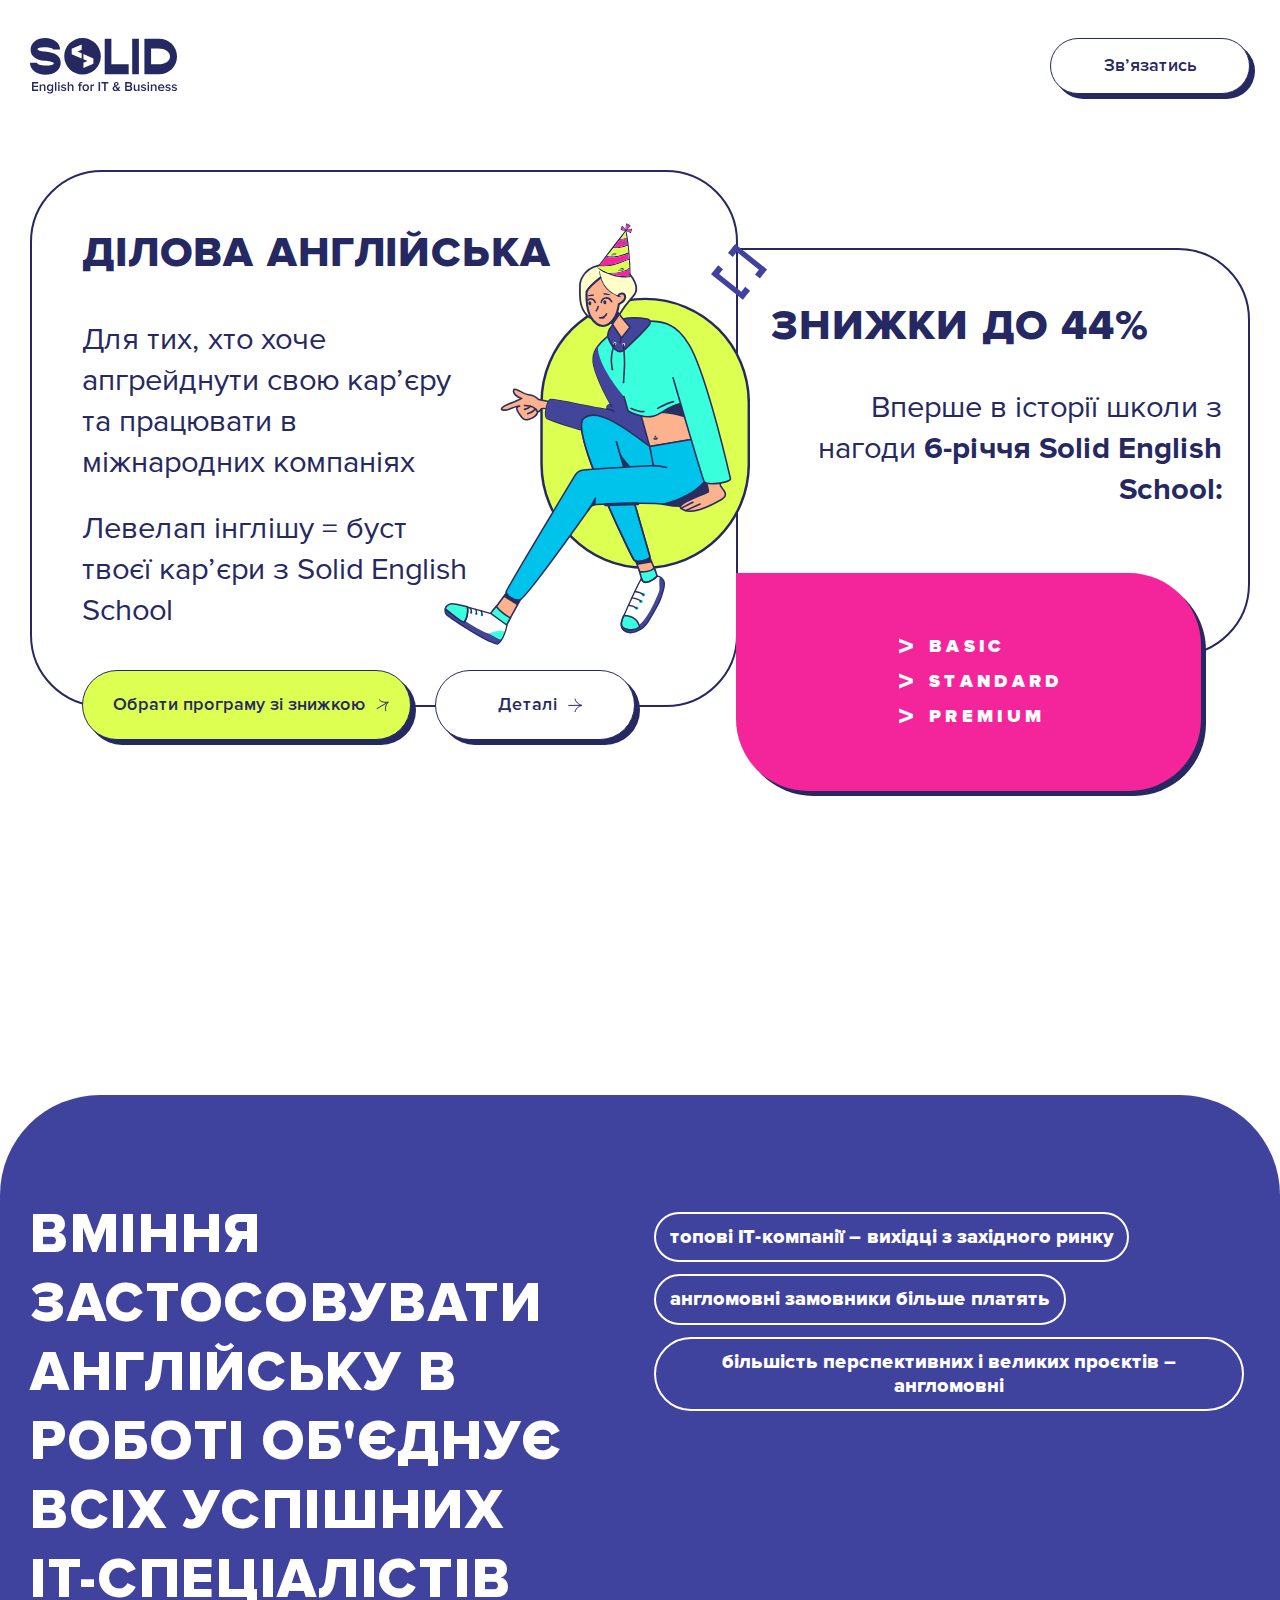
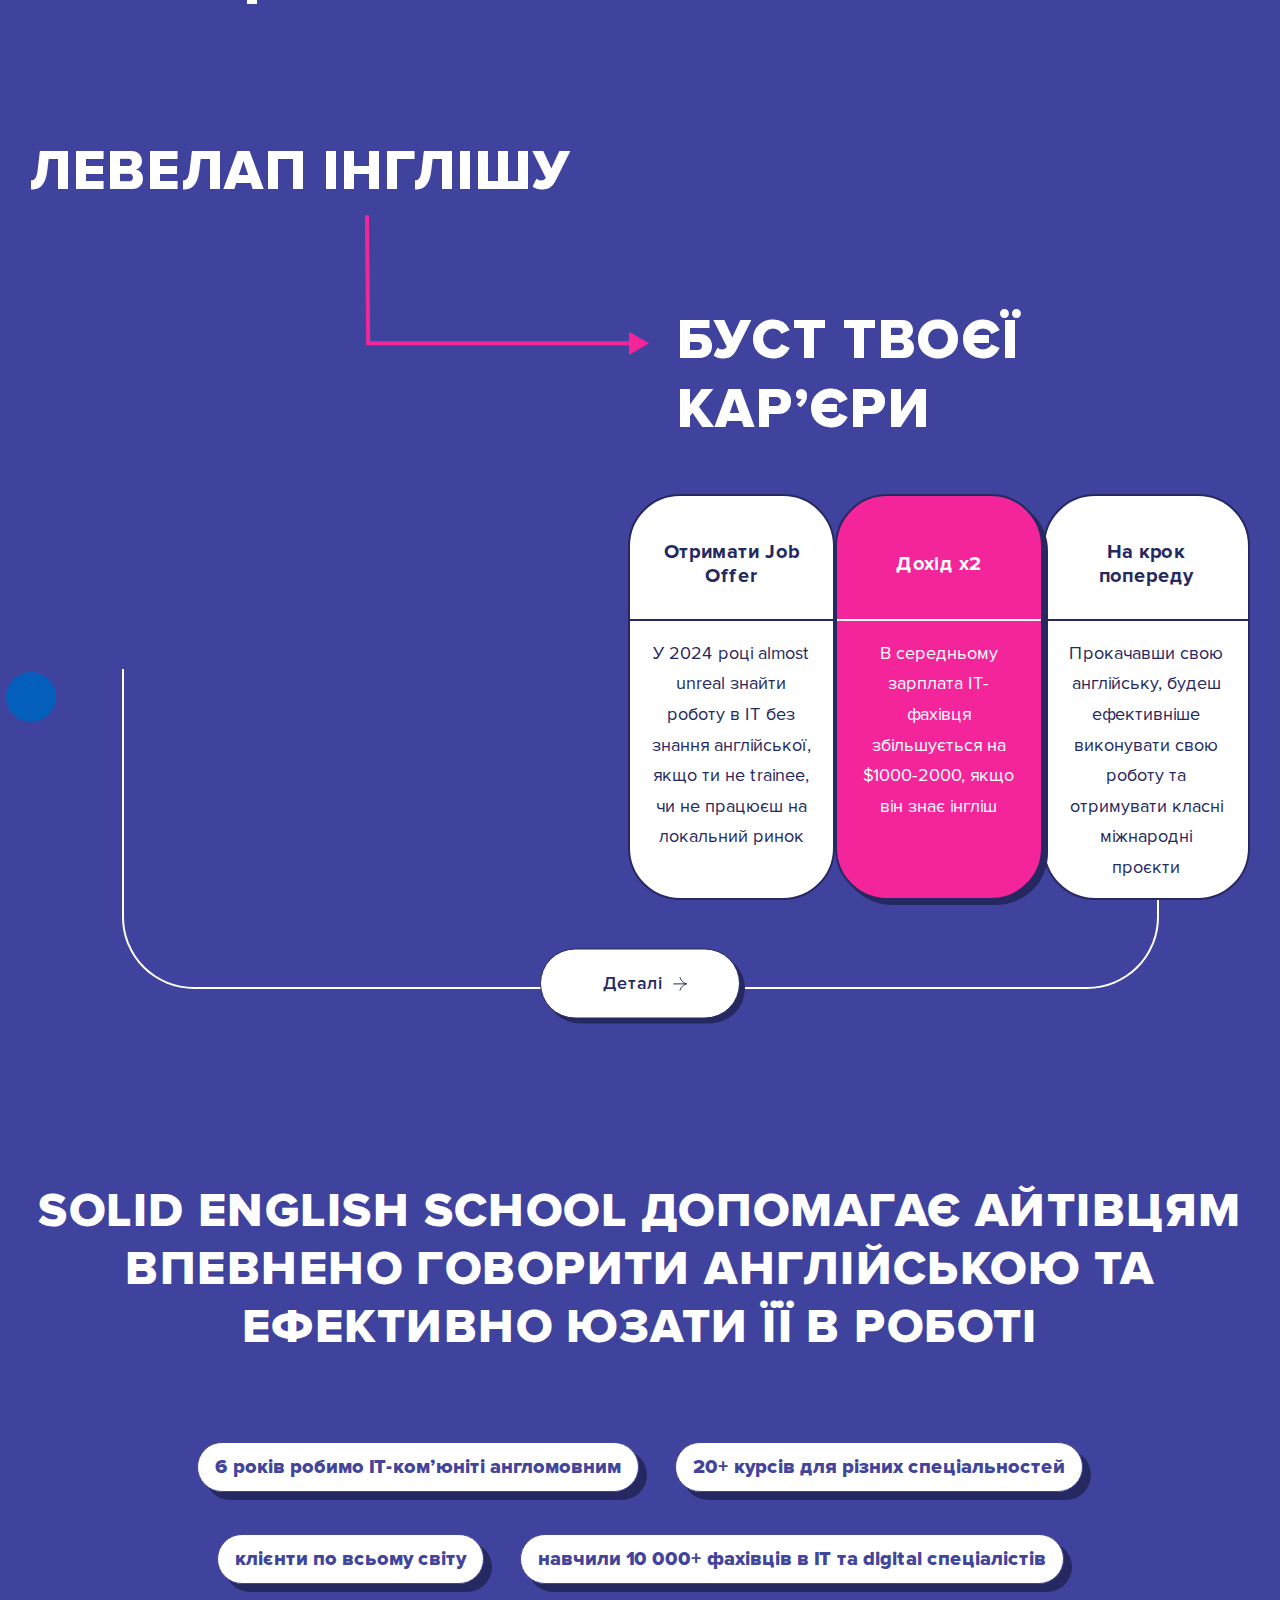
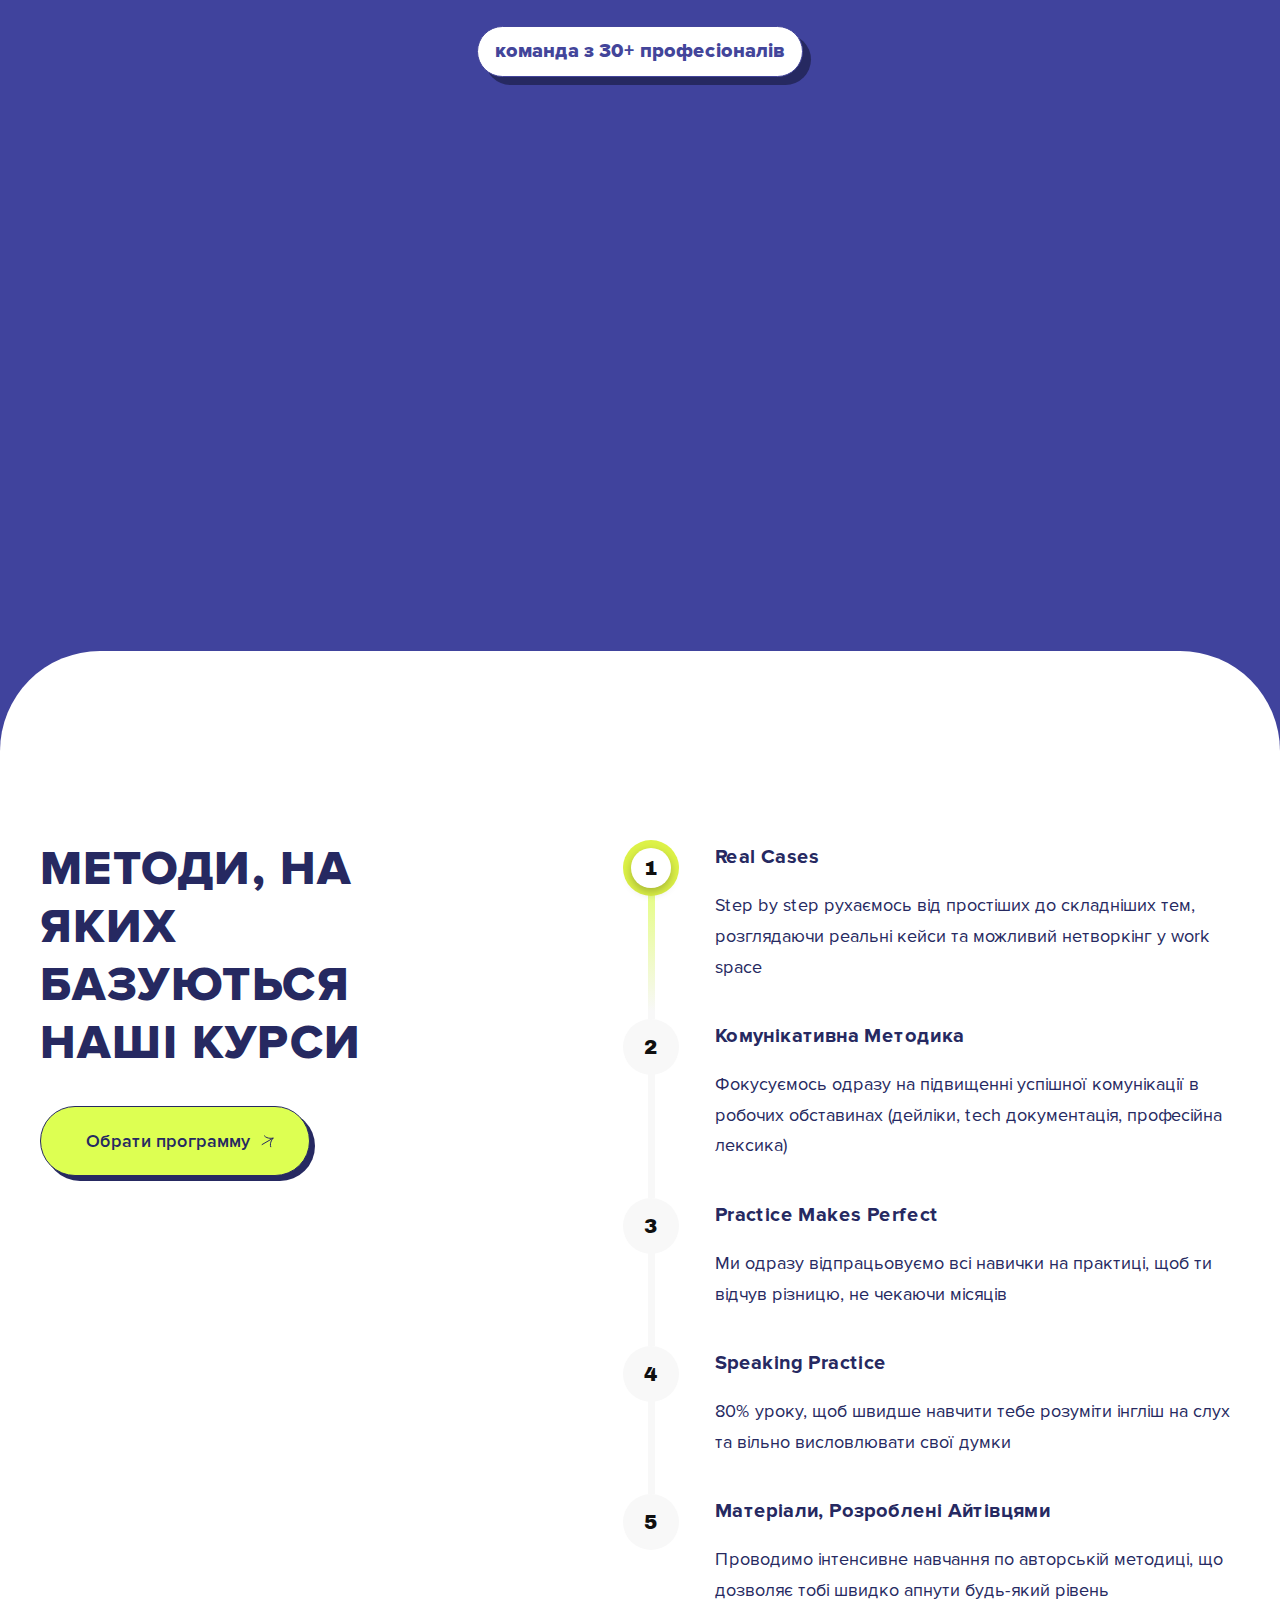
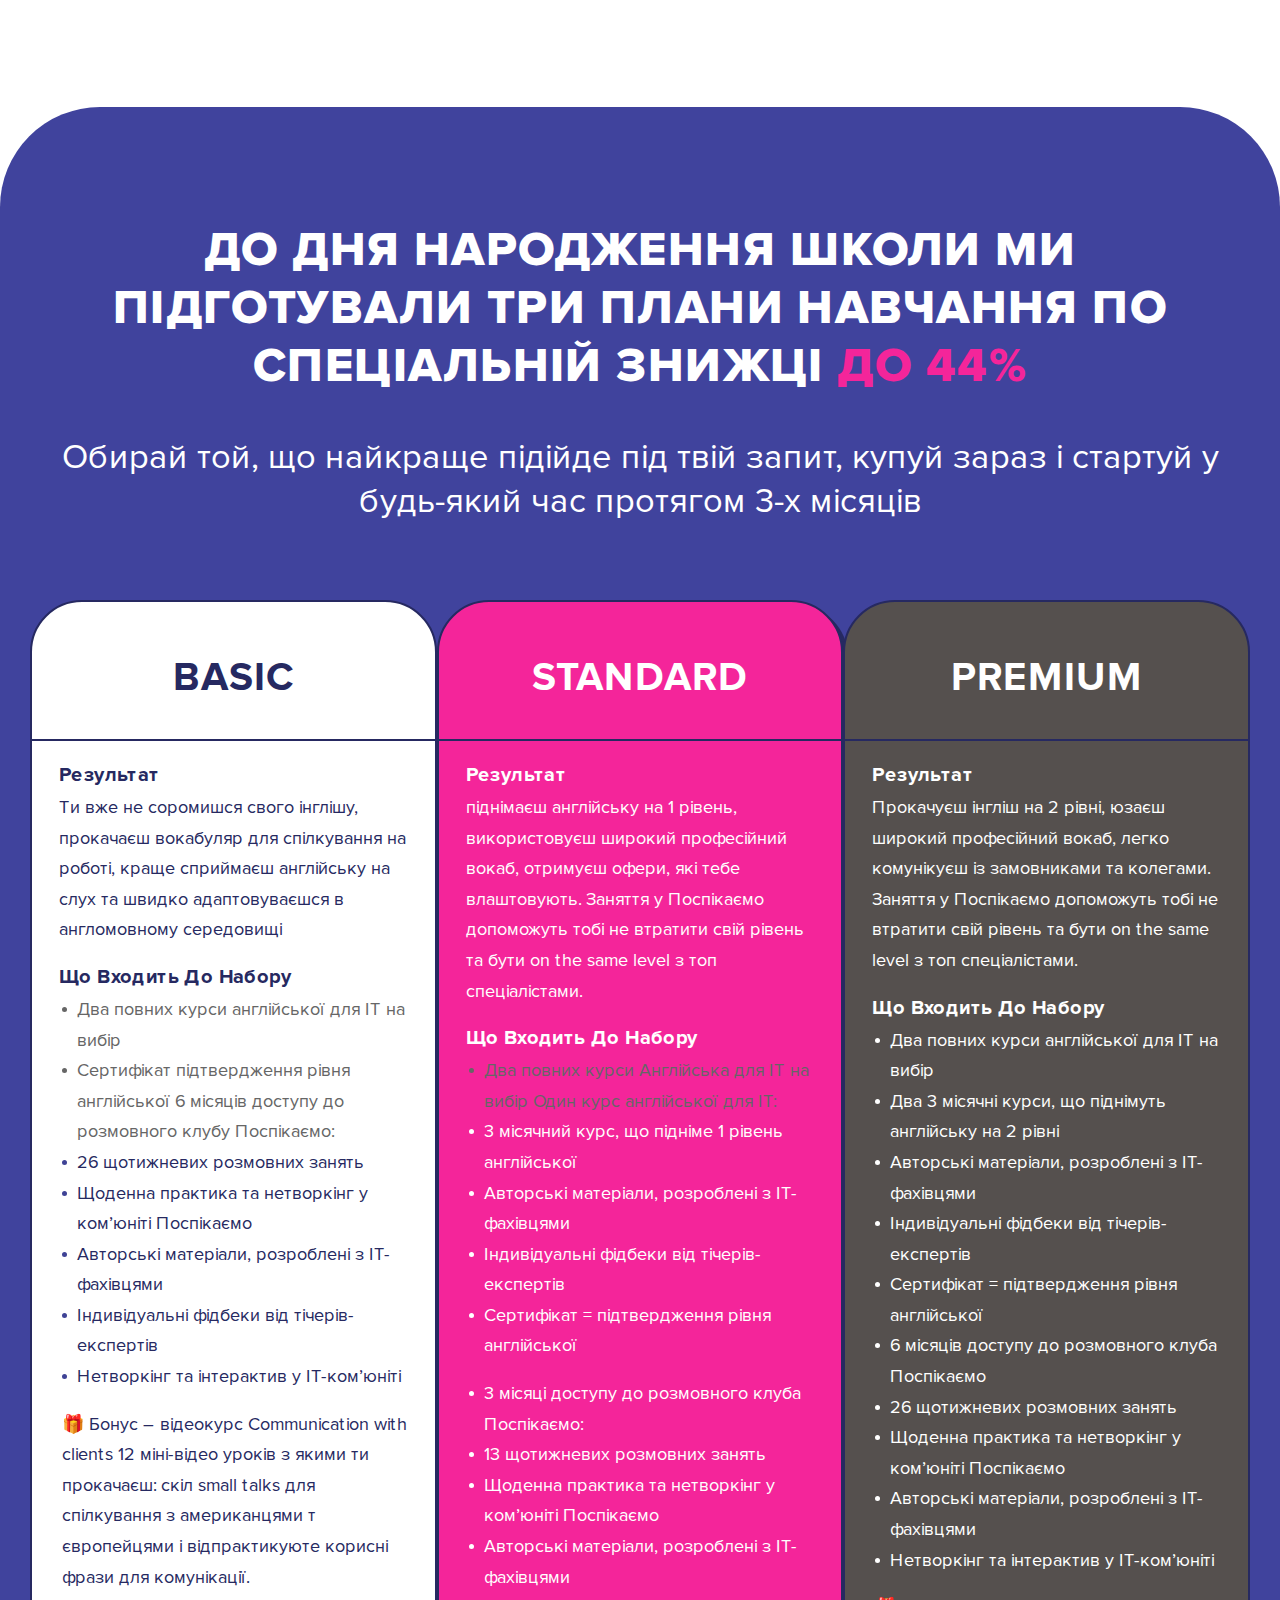
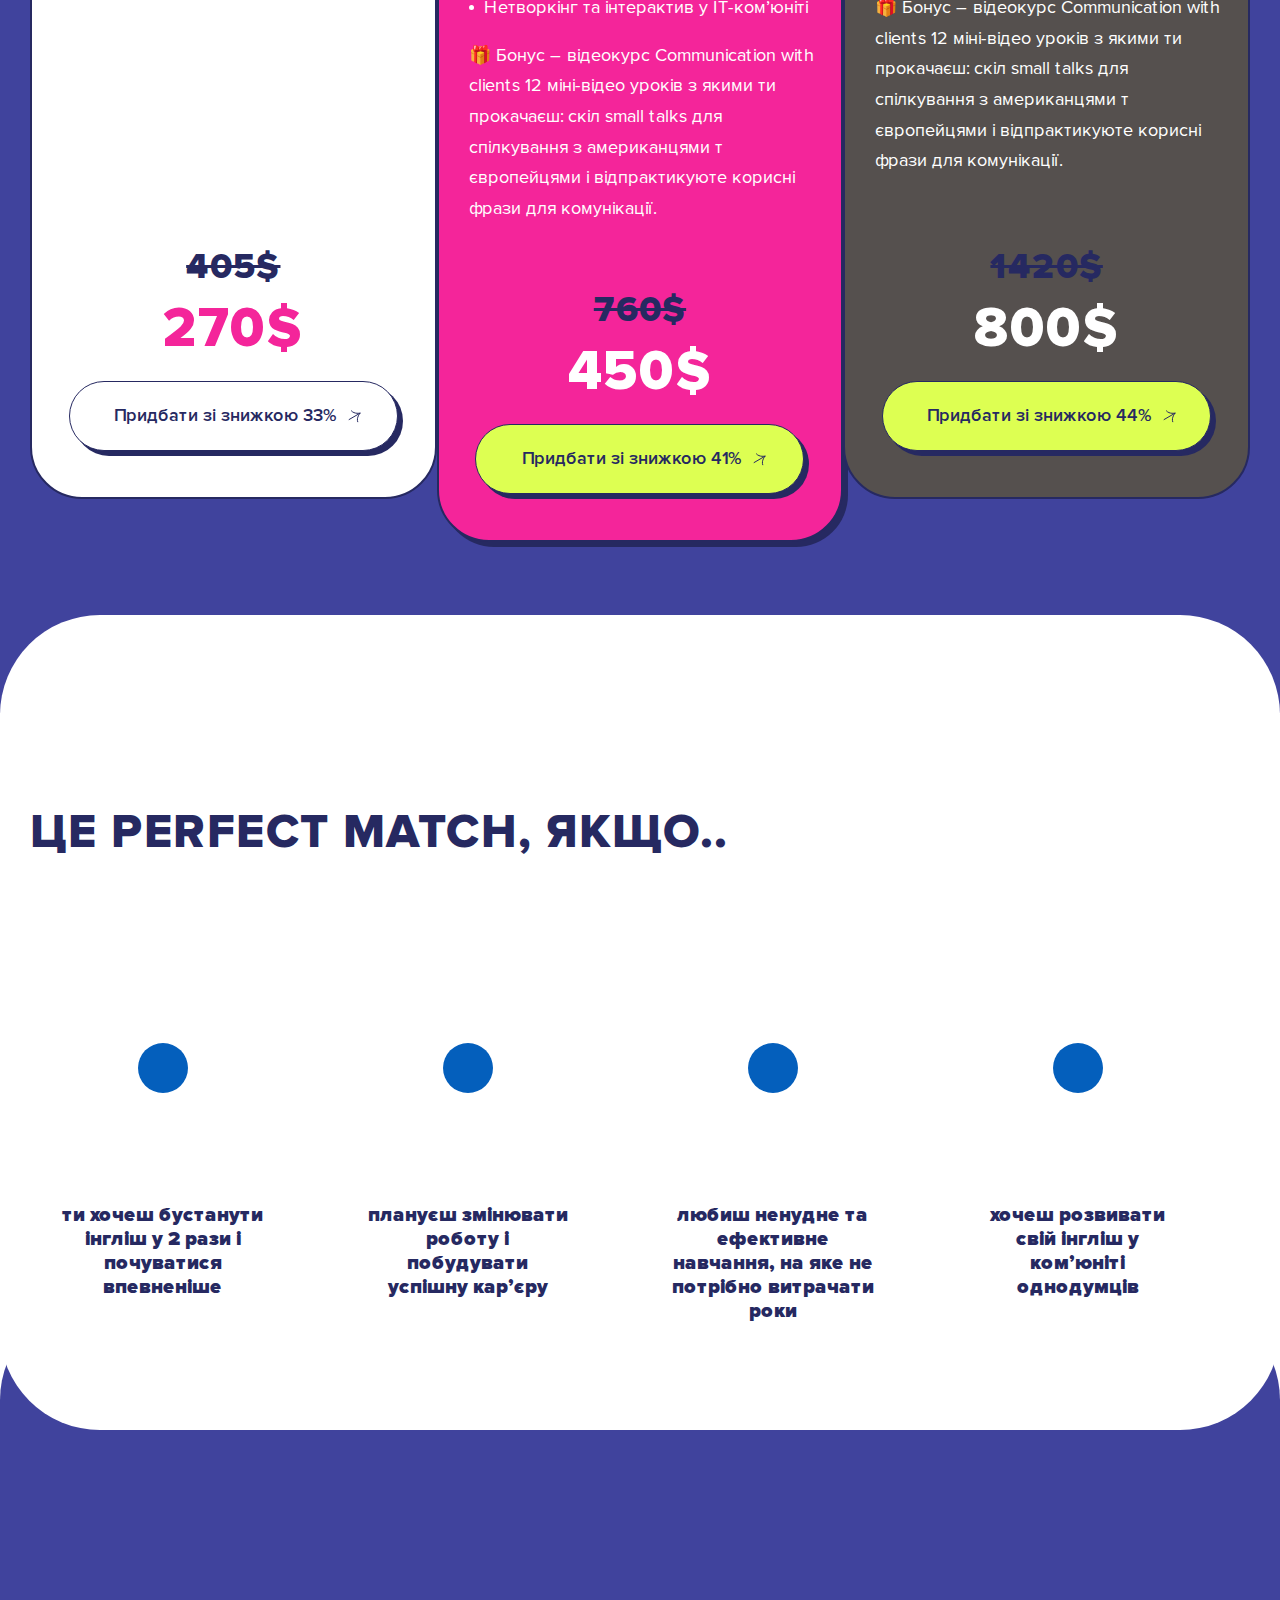
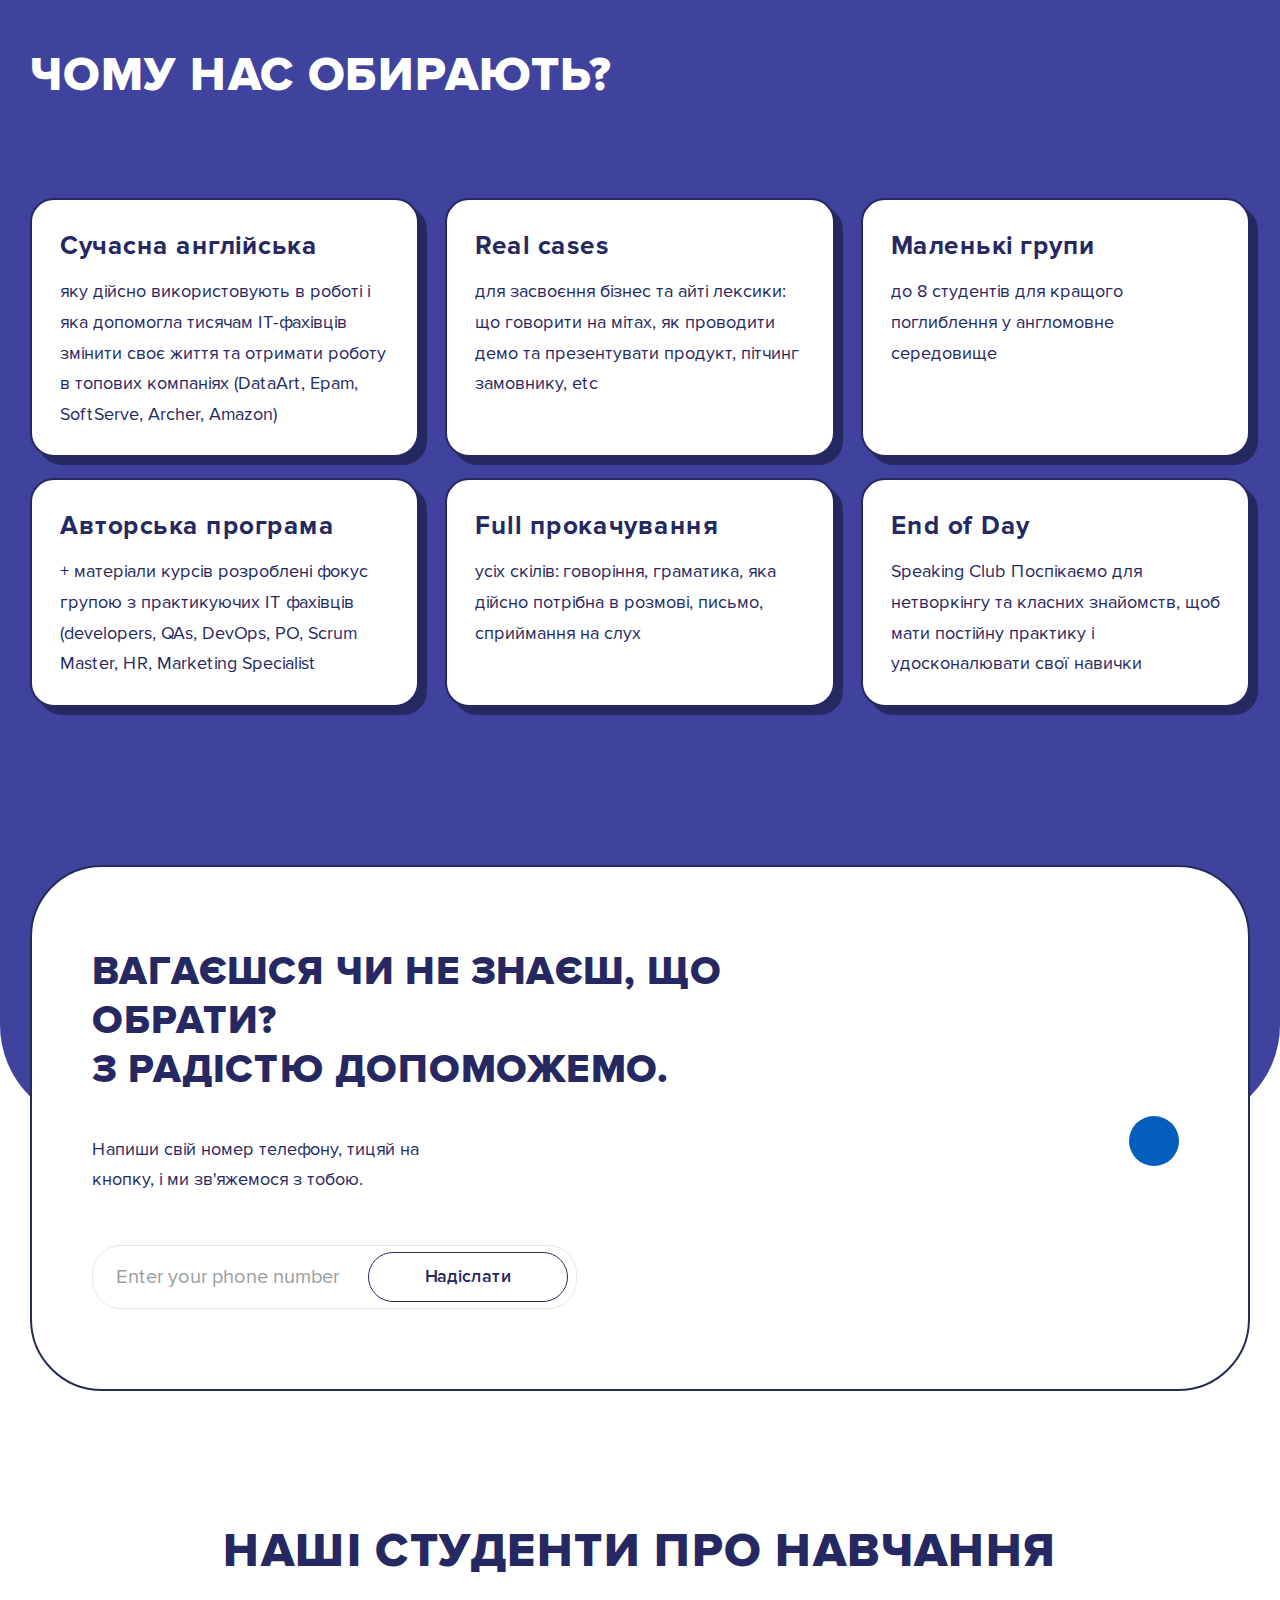
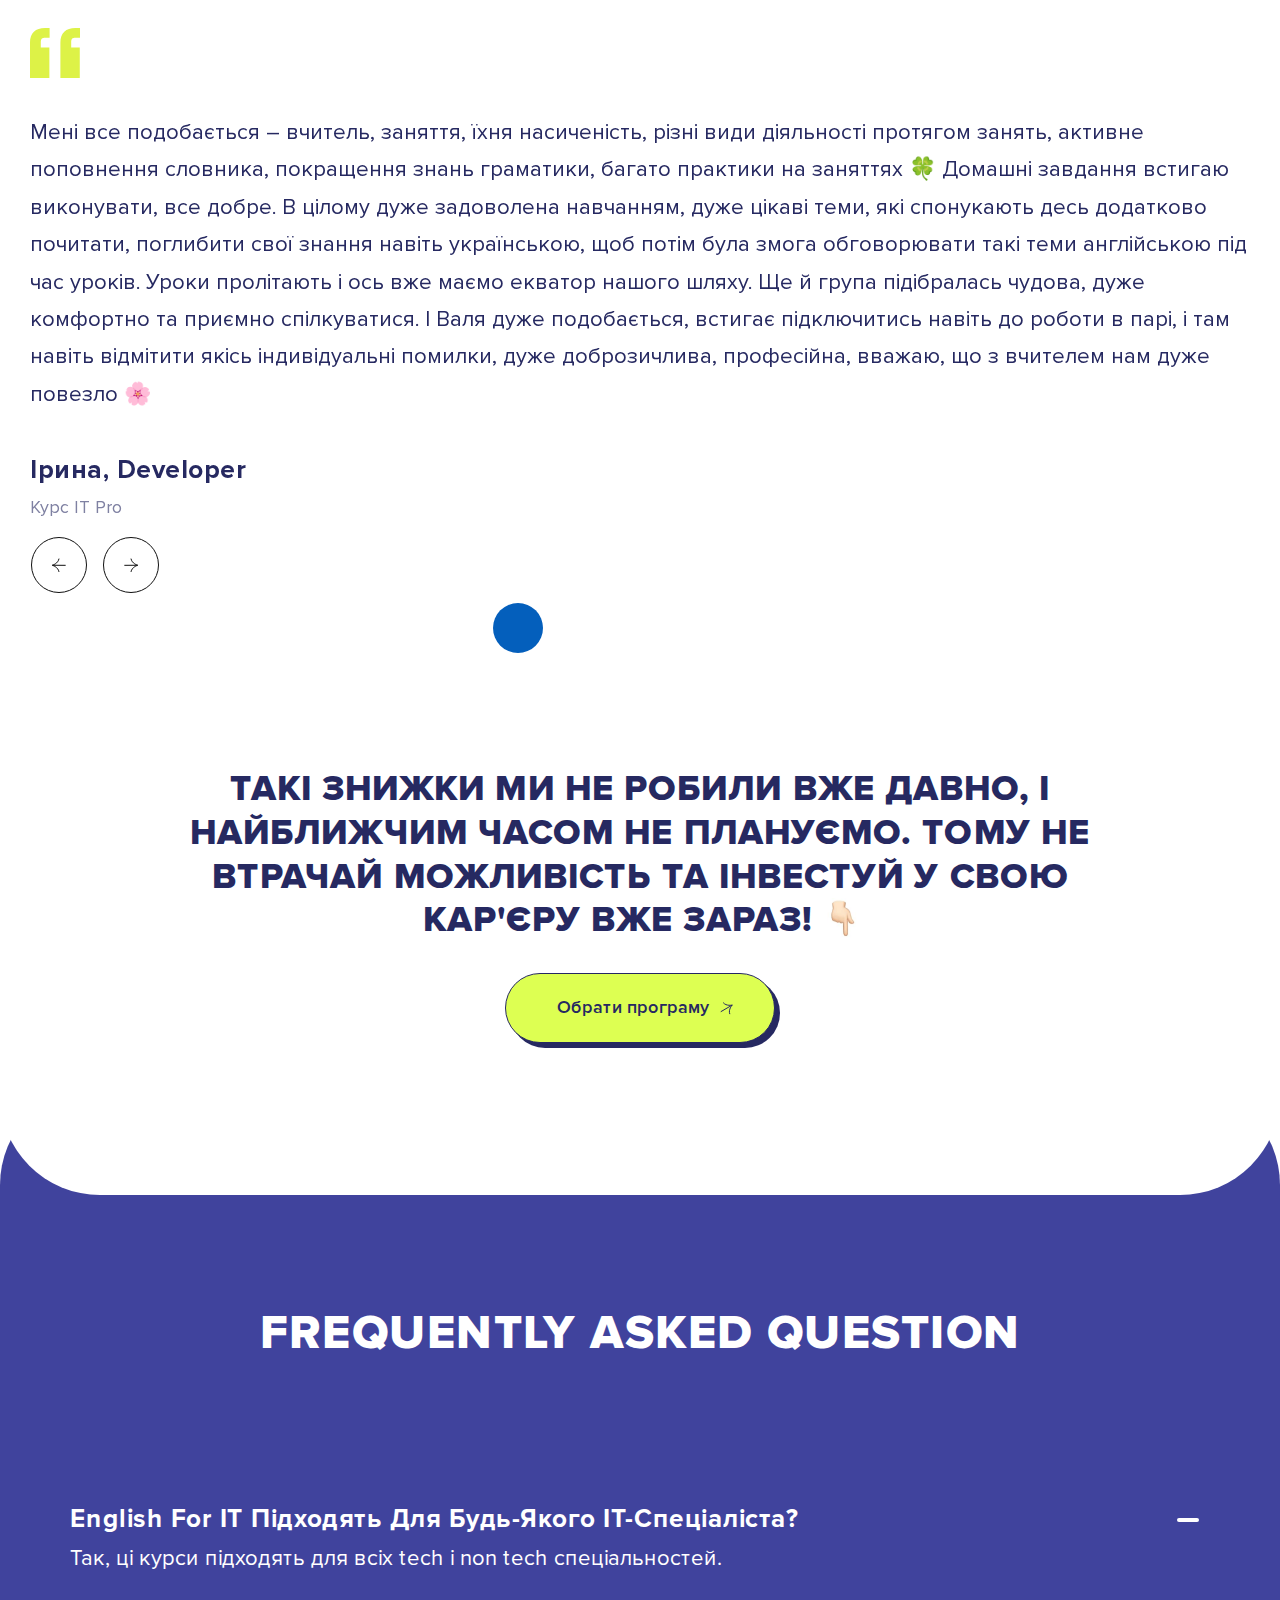
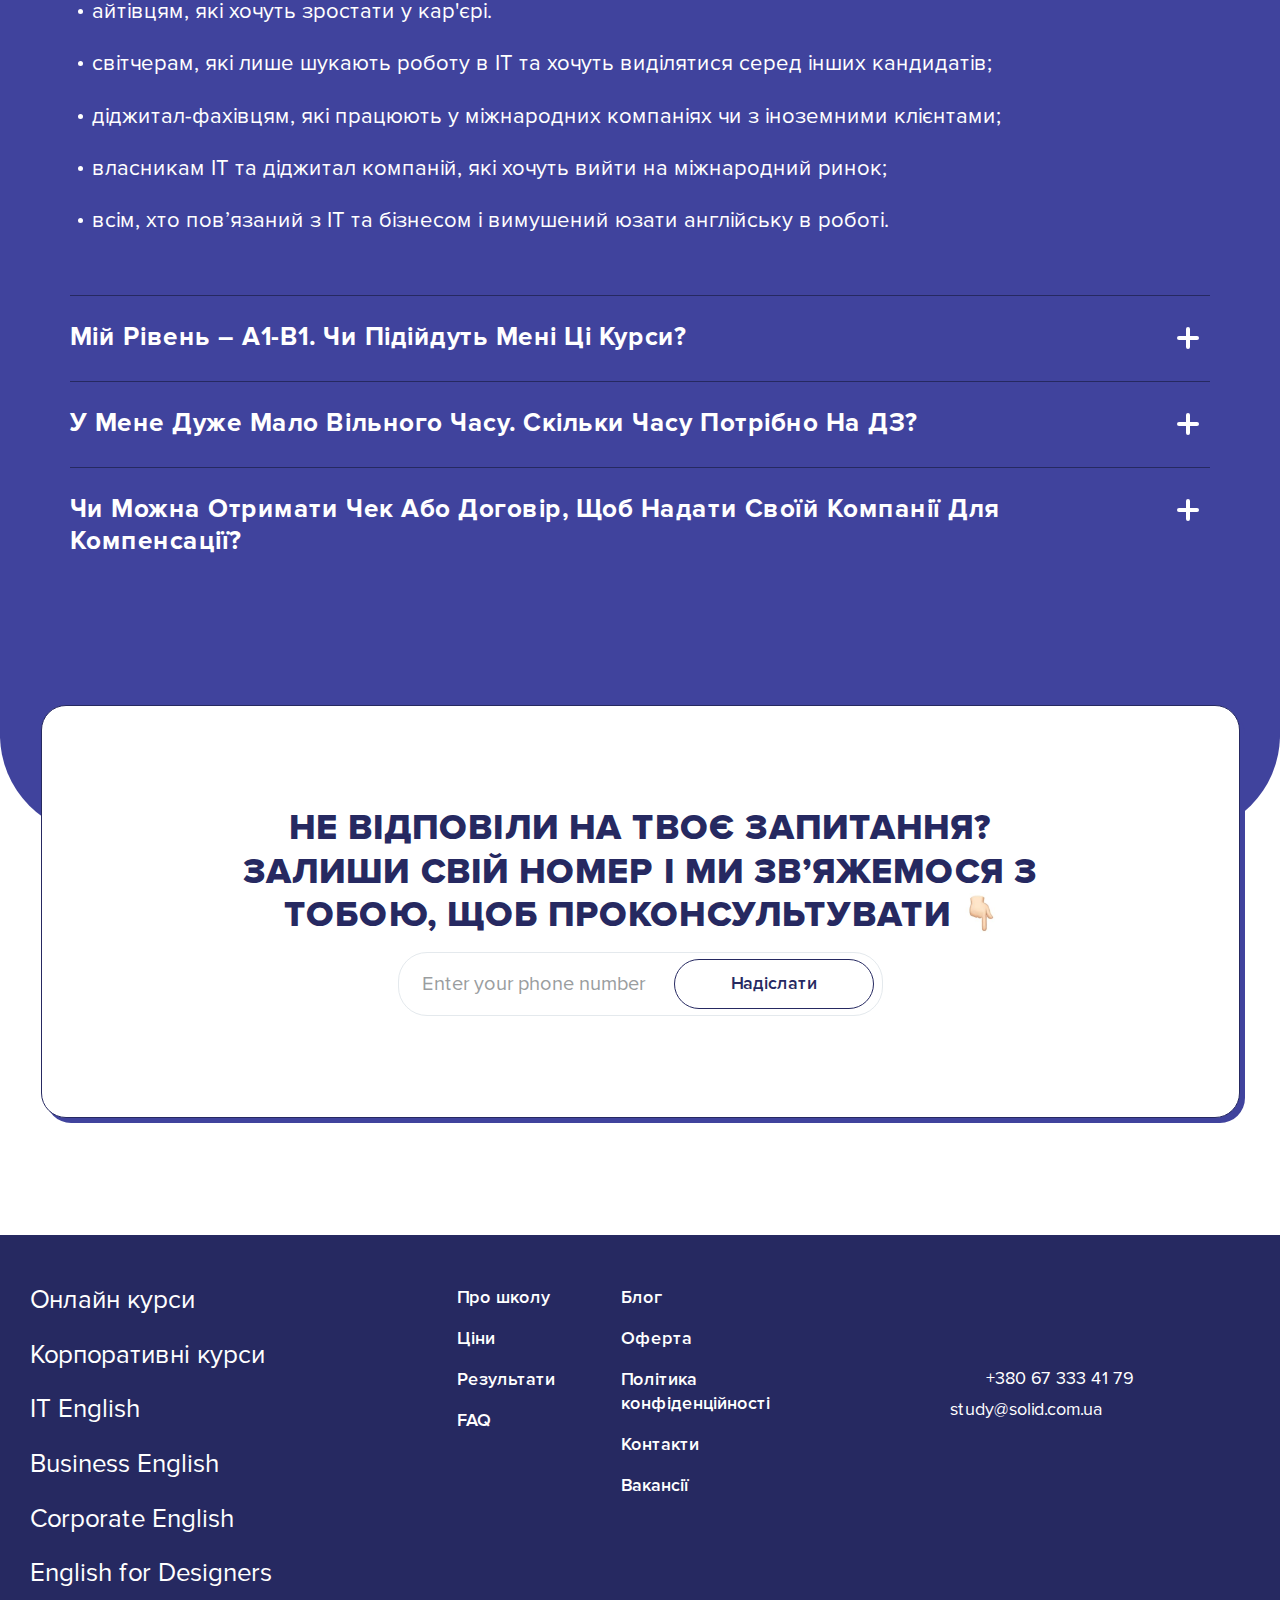
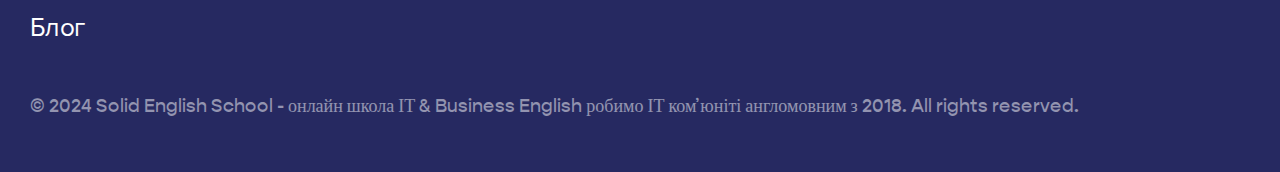
==== commit 7ae2905e: "Add files via upload" ====
--- a/index.html
+++ b/index.html
@@ -4,9 +4,9 @@
    <meta charset="UTF-8">
    <meta http-equiv="X-UA-Compatible" content="IE=edge">
    <meta name="viewport" content="width=device-width, initial-scale=1.0">
-   <link rel="stylesheet" href="files/lazy-load-for-images/lazy-load-for-images.css?_v=20240711185638">
-   <link rel="stylesheet" href="files/swiper/css/swiper-bundle.min.css?_v=20240711185638">
-   <link rel="stylesheet" href="css/style.min.css?_v=20240711185638">
+   <link rel="stylesheet" href="files/lazy-load-for-images/lazy-load-for-images.css?_v=20240712135723">
+   <link rel="stylesheet" href="files/swiper/css/swiper-bundle.min.css?_v=20240712135723">
+   <link rel="stylesheet" href="css/style.min.css?_v=20240712135723">
    <!--<link rel="icon" type="image/svg+xml" href="favicon.svg">-->
    <title>Solid - English for IT & Business</title>
 </head>
@@ -32,7 +32,7 @@
                <div class="first-screen__blockLeft">
                   <h2 class="n_sec-title">Ділова англійська</h2>
                   <p>Для тих, хто хоче апгрейднути свою карʼєру та працювати в міжнародних компаніях</p>
-                  <p>Левелап інглішу буст твоєї карʼєри з Solid English School</p>
+                  <p>Левелап інглішу = буст твоєї карʼєри з Solid English School</p>
                   <div class="first-screen__wrap-buttons">
                      <a href="#three-plans" class="n_btn bg-color link-to-bottom">
                         <span>Обрати програму зі знижкою</span>
@@ -44,7 +44,7 @@
                </div>
                <div class="first-screen__blockRight">
                   <img class="first-screen__illustration-small" src="images/svg/first-screen-illustration-small.svg" alt="">
-                  <h2 class="n_sec-title">ОБРАТИ ПРОГРАМУ ЗІ ЗНИЖКОЮ 44%</h2>
+                  <h2 class="n_sec-title">Знижки до 44%</h2>
                   <p>Вперше в історії школи з нагоди <strong>6-річчя Solid English School:</strong></p>
                   <div class="first-screen__blockList">
                      <ul>
@@ -102,19 +102,19 @@
                      <div class="application-of-english__itemBlocks">
                         <div class="application-of-english__itemBlock">
                            <div class="application-of-english__itemBlockHead">
-                              <h3>отримати Job Offer</h3>
+                              <h3>Отримати Job Offer</h3>
                            </div>
                            <p>У 2024 році almost unreal знайти роботу в IT без знання англійської, якщо ти не trainee, чи не працюєш на локальний ринок</p>
                         </div>
                         <div class="application-of-english__itemBlock bg-color">
                            <div class="application-of-english__itemBlockHead">
-                              <h3>дохід x2</h3>
+                              <h3>Дохід x2</h3>
                            </div>
                            <p>В середньому зарплата IT-фахівця збільшується на $1000-2000, якщо він знає інгліш</p>
                         </div>
                         <div class="application-of-english__itemBlock">
                            <div class="application-of-english__itemBlockHead">
-                              <h3>на крок попереду</h3>
+                              <h3>На крок попереду</h3>
                            </div>
                            <p>Прокачавши свою англійську, будеш ефективніше виконувати свою роботу та отримувати класні міжнародні проєкти</p>
                         </div>
@@ -142,9 +142,6 @@
                      <div class="section-two__label">
                         <p>команда з 30+ професіоналів</p>
                      </div>
-                     <div class="section-two__label">
-                        <p>SOLID 6 років</p>
-                     </div>
                   </div>
                   <div class="section-two__blockIllustration wrap-lazy-load-image">
                      <img src="images/svg/section-two-illustration-festive.svg" alt="">
@@ -169,11 +166,11 @@
                      <div class="methods__list">
                         <div class="methods__listItem">
                            <span class="circle">circle</span>
-                           <h3>Step by step</h3>
+                           <h3>Real Cases</h3>
                            <p>Step by step рухаємось від простіших до складніших тем, розглядаючи реальні кейси та можливий нетворкінг у work space</p>
                         </div>
                         <div class="methods__listItem">
-                           <h3>Фокус на важливому</h3>
+                           <h3>Комунікативна методика</h3>
                            <p>Фокусуємось одразу на підвищенні успішної комунікації в робочих обставинах (дейліки, tech документація, професійна лексика)</p>
                         </div>
                         <div class="methods__listItem">
@@ -182,10 +179,10 @@
                         </div>
                         <div class="methods__listItem">
                            <h3>Speaking practice</h3>
-                           <p>80% уроку – speaking practice, щоб швидше навчити тебе розуміти інгліш на слух та вільно висловлювати свої думки</p>
+                           <p>80% уроку, щоб швидше навчити тебе розуміти інгліш на слух та вільно висловлювати свої думки</p>
                         </div>
                         <div class="methods__listItem">
-                           <h3>Інтенсив</h3>
+                           <h3>Матеріали, розроблені айтівцями</h3>
                            <p>Проводимо інтенсивне навчання по авторській методиці, що дозволяє тобі швидко апнути будь-який рівень</p>
                         </div>
                      </div>
@@ -196,7 +193,7 @@
 
          <section class="three-plans section">
             <div id="three-plans" class="n_container">
-               <h2 class="n_sec-title">До Дня Народження школи ми підготували три плани навчання по спеціальній знижці</h2>
+               <h2 class="n_sec-title">До Дня Народження школи ми підготували три плани навчання по спеціальній знижці <span>до 44%</span></h2>
                <p>Обирай той, що найкраще підійде під твій запит, купуй зараз і стартуй у будь-який час протягом 3-х місяців</p>
                <div class="three-plans__items">
                   <div class="three-plans__item">
@@ -209,14 +206,14 @@
                            <p>Tи вже не соромишся свого інглішу, прокачаєш вокабуляр для спілкування на роботі, краще сприймаєш англійську на слух та швидко адаптовуваєшся в англомовному середовищі</p>
                            <h5>Що входить до набору</h5>
                            <ul>
-                              <li>❌ Два повних курси англійської для IT на вибір</li>
-                              <li>❌ Сертифікат підтвердження рівня англійської 6 місяців доступу до розмовного клубу Поспікаємо:</li>
-                              <li>✅  26 щотижневих розмовних занять</li>
-                              <li>✅  Щоденна практика та нетворкінг у ком’юніті Поспікаємо</li>
-                              <li>✅  Авторські матеріали, розроблені з ІТ-фахівцями</li>
-                              <li>✅  Індивідуальні фідбеки від тічерів-експертів</li>
-                              <li>✅  Нетворкінг та інтерактив у ІТ-ком’юніті</li>
-                              <li class="bonus">🎁 Бонус – відеокурс Communication with clients 12 міні-відео уроків з якими ти прокачаєш: скіл small talk для спілкування з колегами, клієнтами та замовниками. Дізнаєшся, які теми краще обговорювати з клієнтами, а які не варто. Вмітимеш брати фідбек у клієнта, та розберешся з особливостями кроскультурної комунікації.</li>
+                              <li class="grey">Два повних курси англійської для IT на вибір</li>
+                              <li class="grey">Сертифікат підтвердження рівня англійської 6 місяців доступу до розмовного клубу Поспікаємо:</li>
+                              <li>26 щотижневих розмовних занять</li>
+                              <li>Щоденна практика та нетворкінг у ком’юніті Поспікаємо</li>
+                              <li>Авторські матеріали, розроблені з ІТ-фахівцями</li>
+                              <li>Індивідуальні фідбеки від тічерів-експертів</li>
+                              <li>Нетворкінг та інтерактив у ІТ-ком’юніті</li>
+                              <li class="bonus">🎁 Бонус – відеокурс Communication with clients 12 міні-відео уроків з якими ти прокачаєш: скіл small talks для спілкування з американцями т європейцями і відпрактикуюте корисні фрази для комунікації.</li>
                            </ul>
                         </div>
                         <div class="three-plans__itemBottom">
@@ -235,20 +232,20 @@
                         </div>
                         <div class="three-plans__itemContent">
                            <h4>Результат</h4>
-                           <p>Піднімаєш англійську на 1 рівень, використовуєш широкий професійний вокаб, комунікуєш без стресу з клієнтами і не боїшся вмикати мікрофон на мітах. Легко споживаєш професійний контент та отримуєш офери, які тебе влаштовують. Заняття у спікінг клабі допоможуть тобі не втратити свій рівень після проходження курсів та бути on the same level з топ спеціалістами</p>
+                           <p>піднімаєш англійську на 1 рівень, використовуєш широкий професійний вокаб, отримуєш офери, які тебе влаштовують. Заняття у Поспікаємо допоможуть тобі не втратити свій рівень та бути on the same level з топ спеціалістами.</p>
                            <h5>Що входить до набору</h5>
                            <ul>
-                              <li>❌ Два повних курси Англійська для IT на вибір Один курс англійської для IT:</li>
-                              <li>✅ 3 місячний курс, що підніме 1 рівень англійської</li>
-                              <li>✅  Авторські матеріали, розроблені з ІТ- фахівцями</li>
-                              <li>✅  Індивідуальні фідбеки від тічерів-експертів</li>
-                              <li>✅  Сертифікат = підтвердження рівня англійської</li>
-                              <li class="bonus">3 місяці доступу до розмовного клуба Поспікаємо:</li>
-                              <li>✅  13 щотижневих розмовних занять</li>
-                              <li>✅  Щоденна практика та нетворкінг у ком’юніті Поспікаємо</li>
-                              <li>✅  Авторські матеріали, розроблені з ІТ- фахівцями</li>
-                              <li>✅  Нетворкінг та інтерактив у IT-ком’юніті</li>
-                              <li class="bonus">🎁 Бонус – відеокурс Communication with clients <br>12 міні-відео уроків з якими ти прокачаєш: скіл small talk для спілкування з колегами, клієнтами та замовниками. Дізнаєшся, які теми краще обговорювати з клієнтами, а які не варто. Вмітимеш брати фідбек у клієнта, та розберешся з особливостями кроскультурної комунікації.</li>
+                              <li class="grey">Два повних курси Англійська для IT на вибір Один курс англійської для IT:</li>
+                              <li>3 місячний курс, що підніме 1 рівень англійської</li>
+                              <li>Авторські матеріали, розроблені з ІТ- фахівцями</li>
+                              <li>Індивідуальні фідбеки від тічерів-експертів</li>
+                              <li>Сертифікат = підтвердження рівня англійської</li>
+                              <li class="bonus no-circle">3 місяці доступу до розмовного клуба Поспікаємо:</li>
+                              <li>13 щотижневих розмовних занять</li>
+                              <li>Щоденна практика та нетворкінг у ком’юніті Поспікаємо</li>
+                              <li>Авторські матеріали, розроблені з ІТ- фахівцями</li>
+                              <li>Нетворкінг та інтерактив у IT-ком’юніті</li>
+                              <li class="bonus">🎁 Бонус – відеокурс Communication with clients 12 міні-відео уроків з якими ти прокачаєш: скіл small talks для спілкування з американцями т європейцями і відпрактикуюте корисні фрази для комунікації.</li>
                            </ul>
                         </div>
                         <div class="three-plans__itemBottom">
@@ -261,26 +258,26 @@
                      </div>
                   </div>
                   <div class="three-plans__item">
-                     <div class="three-plans__itemBlock">
+                     <div class="three-plans__itemBlock bg-color-dark-grey">
                         <div id="premium" class="three-plans__itemHead">
                            <h3>PREMIUM</h3>
                         </div>
                         <div class="three-plans__itemContent">
                            <h4>Результат</h4>
-                           <p>Прокачуєш інгліш на 2 рівні, юзаєш широкий професійний вокаб, легко комунікуєш із замовниками та колегами. Читаєш та слухаєш матеріали в оригіналі та отримуєш офери, які тебе влаштовують. Заняття у спікінг клабі допоможуть тобі не втратити свій рівень після проходження курсів та бути on the same level з топ спеціалістами</p>
+                           <p>Прокачуєш інгліш на 2 рівні, юзаєш широкий професійний вокаб, легко комунікуєш із замовниками та колегами. Заняття у Поспікаємо допоможуть тобі не втратити свій рівень та бути on the same level з топ спеціалістами.</p>
                            <h5>Що входить до набору</h5>
                            <ul>
                               <li>Два повних курси англійської для ІТ на вибір</li>
-                              <li>✅  Два 3 місячні курси, що піднімуть англійську на 2 рівні</li>
-                              <li>✅  Авторські матеріали, розроблені з ІТ- фахівцями</li>
-                              <li>✅  Індивідуальні фідбеки від тічерів-експертів</li>
-                              <li>✅  Сертифікат = підтвердження рівня англійської</li>
+                              <li>Два 3 місячні курси, що піднімуть англійську на 2 рівні</li>
+                              <li>Авторські матеріали, розроблені з ІТ- фахівцями</li>
+                              <li>Індивідуальні фідбеки від тічерів-експертів</li>
+                              <li>Сертифікат = підтвердження рівня англійської</li>
                               <li>6 місяців доступу до розмовного клуба Поспікаємо</li>
-                              <li>✅  26 щотижневих розмовних занять</li>
-                              <li>✅  Щоденна практика та нетворкінг у ком’юніті Поспікаємо</li>
-                              <li>✅  Авторські матеріали, розроблені з ІТ- фахівцями</li>
-                              <li>✅  Нетворкінг та інтерактив у IT-ком’юніті</li>
-                              <li class="bonus">🎁 Бонус – відеокурс Communication with clients <br>12 міні-відео уроків з якими ти прокачаєш: скіл small talk для спілкування з колегами, клієнтами та замовниками. Дізнаєшся, які теми краще обговорювати з клієнтами, а які не варто. Вмітимеш брати фідбек у клієнта, та розберешся з особливостями кроскультурної комунікації.</li>
+                              <li>26 щотижневих розмовних занять</li>
+                              <li>Щоденна практика та нетворкінг у ком’юніті Поспікаємо</li>
+                              <li>Авторські матеріали, розроблені з ІТ- фахівцями</li>
+                              <li>Нетворкінг та інтерактив у IT-ком’юніті</li>
+                              <li class="bonus">🎁 Бонус – відеокурс Communication with clients 12 міні-відео уроків з якими ти прокачаєш: скіл small talks для спілкування з американцями т європейцями і відпрактикуюте корисні фрази для комунікації.</li>
                            </ul>
                         </div>
                         <div class="three-plans__itemBottom">
@@ -403,25 +400,41 @@
                         <div class="about-studying__slide swiper-slide">
                            <div class="about-studying__slideBlockInfo">
                               <img src="images/svg/quotes.svg" alt="" class="quotes">
-                              <p>“Я проходив курси англійської мови, спеціально розроблені для ІТ-фахівців, і був приємно здивований їхньою якістю та ефективністю. Програма курсів включала всі необхідні аспекти для покращення знань англійської, необхідних у роботі в сфері ІТ. Основна увага була зосереджена на технічній лексиці, граматиці, а також на розвитку навичок спілкування та ведення професійних переговорів.”</p>
-                              <h3 class="about-studying__slideName">Олександр</h3>
-                              <p class="about-studying__slidePosition">Senior UI Designer</p>
+                              <p>Мені все подобається – вчитель, заняття, їхня насиченість, різні види діяльності протягом занять, активне поповнення словника, покращення знань граматики, багато практики на заняттях 🍀 Домашні завдання встигаю виконувати, все добре. В цілому дуже задоволена навчанням, дуже цікаві теми, які спонукають десь додатково почитати, поглибити свої знання навіть українською, щоб потім була змога обговорювати такі теми англійською під час уроків. Уроки пролітають і ось вже маємо екватор нашого шляху. Ще й група підібралась чудова, дуже комфортно та приємно спілкуватися. І Валя дуже подобається, встигає підключитись навіть до роботи в парі, і там навіть відмітити якісь індивідуальні помилки, дуже доброзичлива, професійна, вважаю, що з вчителем нам дуже повезло 🌸</p>
+                              <h3 class="about-studying__slideName">Ірина, Developer</h3>
+                              <p class="about-studying__slidePosition">Курс IT Pro</p>
                            </div>
                         </div>
                         <div class="about-studying__slide swiper-slide">
                            <div class="about-studying__slideBlockInfo">
                               <img src="images/svg/quotes.svg" alt="" class="quotes">
-                              <p>“Я проходив курси англійської мови, спеціально розроблені для ІТ-фахівців, і був приємно здивований їхньою якістю та ефективністю. Програма курсів включала всі необхідні аспекти для покращення знань англійської, необхідних у роботі в сфері ІТ.”</p>
-                              <h3 class="about-studying__slideName">Максим</h3>
-                              <p class="about-studying__slidePosition">Senior UX Designer</p>
+                              <p>Я дуже задоволена курсом IT Basic. Кожен аспект мені сподобався: я почуваюся набагато впевненіше у своїх знаннях англійської мови. Навчилася безлічі корисних слів та вдосконалила граматику, яка є основою. Мені сподобався не лише процес навчання, але й організація самого курсу. Хочу відзначити професійність менеджерів, які допомагали і підтримували на кожному етапі. І, звичайно ж, особлива подяка моєму викладачеві – Юрію, за терпляче та цікаве викладання. Впевнена, що зможу порадити Solid English School своїм друзям та знайомим)</p>
+                              <h3 class="about-studying__slideName">Єлизавета, Developer</h3>
+                              <p class="about-studying__slidePosition">Курс IT Basic</p>
                            </div>
                         </div>
                         <div class="about-studying__slide swiper-slide">
                            <div class="about-studying__slideBlockInfo">
                               <img src="images/svg/quotes.svg" alt="" class="quotes">
-                              <p>“Я проходив курси англійської мови, спеціально розроблені для ІТ-фахівців, і був приємно здивований їхньою якістю та ефективністю. Основна увага була зосереджена на технічній лексиці, граматиці, а також на розвитку навичок спілкування та ведення професійних переговорів.”</p>
-                              <h3 class="about-studying__slideName">Антон</h3>
-                              <p class="about-studying__slidePosition">Development</p>
+                              <p>Перш за все хочу подякувати вчителю за його витримку та підкреслити його високу професійність. Також хочу сказати про підтримку менеджерів які помітили як я застрягла із домашнім завданням за технічної проблеми, та поцікавились чи маю я проблему з платформою. Хоча я знала що проблема скоріш з моєї сторони, але все швидко виправилось та запрацювало. Магія.</p>
+                              <h3 class="about-studying__slideName">Світлана, Data Science</h3>
+                              <p class="about-studying__slidePosition">Курс IT Pro</p>
+                           </div>
+                        </div>
+                        <div class="about-studying__slide swiper-slide">
+                           <div class="about-studying__slideBlockInfo">
+                              <img src="images/svg/quotes.svg" alt="" class="quotes">
+                              <p>Перше, що хотів би відзначити, це організацію навчання та індивідуальний підхід. Після проходження первинного інтерв'ю отримав детальний план навчання. І ось вже перше заняття, радує що немає "води" а заняття чітко структуроване. До кожного заняття є невеликий набір слів, який відточується на уроці та під час проходження домашнього завдання. Дуже приємна взаємодія з викладачем Аліною, завжди відкрита до діалогу і готова допомогти в разі потреби. Навчання проходить невеликою групою до 4 осіб, що дуже комфортно. Задоволений навчанням, бо помітний результат. Дякую Solid за гарний курс.</p>
+                              <h3 class="about-studying__slideName">Олег, Designer</h3>
+                              <p class="about-studying__slidePosition">Курс IT Starter</p>
+                           </div>
+                        </div>
+                        <div class="about-studying__slide swiper-slide">
+                           <div class="about-studying__slideBlockInfo">
+                              <img src="images/svg/quotes.svg" alt="" class="quotes">
+                              <p>Курс дуже корисний. Розглядалися практичні теми по роботі, а не про те як ходити в гори чи які види фруктів в магазині. Завдяки викладачу Юрію заняття були дуже цікаві та пізнавальні. Мені вперше хотілося ходити на уроки))</p>
+                              <h3 class="about-studying__slideName">Олександр, Team/Tech lead</h3>
+                              <p class="about-studying__slidePosition">Курс IT Basic</p>
                            </div>
                         </div>
                      </div>
@@ -464,6 +477,13 @@
                      <div class="block__text">
                         <div class="block__content">
                            <p>Так, ці курси підходять для всіх tech і non tech спеціальностей.</p>
+                           <ul>
+                              <li>айтівцям, які хочуть зростати у кар'єрі.</li>
+                              <li>світчерам, які лише шукають роботу в IT та хочуть виділятися серед інших кандидатів;</li>
+                              <li>діджитал-фахівцям, які працюють у міжнародних компаніях чи з іноземними клієнтами;</li>
+                              <li>власникам IT та діджитал компаній, які хочуть вийти на міжнародний ринок;</li>
+                              <li>всім, хто пов’язаний з IT та бізнесом і вимушений юзати англійську в роботі.</li>
+                           </ul>
                         </div>
                      </div>
                   </div>
@@ -517,6 +537,93 @@
 
       </main>
       
+      <footer class="footer">
+			<div class="n_container">
+				<div class="footer-content">
+					<div class="footer-left">
+						<ul>
+							<li><a href="/online-courses/">Онлайн курси </a></li>
+							<li><a href="/corporate-english/">Корпоративні курси</a></li>
+							<li><a href="/it-english-courses/">IT English</a></li>
+							<li><a href="/business-english/">Business English</a></li>
+							<li><a href="/corporate-english/">Corporate English</a></li>
+							<li><a href="/it-english-courses/course-for-ui-ux/">English for Designers</a></li>
+							<li class="mobile_url_blog"><a href="/blog/">Блог</a></li>
+						</ul>
+					</div>
+					<div class="footer-middle">
+						<nav class="footer-menu">
+							<ul>
+								<li><a href="/about-school/">Про школу</a></li>
+								<li><a href="/prices/">Ціни</a></li>
+								<li><a href="/results/">Результати</a></li>
+								<li><a href="/faq/">FAQ</a></li>								
+							</ul>
+						</nav>
+						<nav class="footer-menu">
+							<ul>
+								<li><a href="/blog/">Блог</a></li>
+								<li><a href="/oferta/">Оферта</a></li>
+								<li><a href="/privacy/">Політика конфіденційності</a></li>
+								<li><a href="/contacts/">Контакти</a></li>
+								<li><a href="/vacancies/">Вакансії</a></li>
+							</ul>
+						</nav>
+					</div>
+					<div class="footer-right">
+						<div class="footer-img">
+							<a href="/">
+                        <img width="135" height="46" alt="How To" title="How To" data-src="https://solid.com.ua/wp-content/themes/solid/img/icons/logo-footer.svg" class=" lazyloaded" src="https://solid.com.ua/wp-content/themes/solid/img/icons/logo-footer.svg" loading="lazy">
+                     </a>
+						</div>
+						<div class="logo-tel">
+							<a class="link-tel" href="tel:+380673334179">
+                        <img width="28" height="28" alt="How To" title="How To" data-src="https://solid.com.ua/wp-content/themes/solid/img/icons/phone.svg" class=" lazyloading" src="https://solid.com.ua/wp-content/themes/solid/img/icons/phone.svg" loading="lazy">
+								<span>+380 67 333 41 79</span>
+                     </a>
+							<a class="link-tel" href="mailto:study@solid.com.ua">
+								<span>study@solid.com.ua</span>
+                     </a>	
+						</div>
+						<ul class="footer-social">
+							<li>
+								<a href="https://www.facebook.com/solid.com.ua" target="_blank" rel="nofollow, noopener">
+									<img width="30" height="31" alt="Facebook" title="Facebook" data-src="https://solid.com.ua/wp-content/themes/solid/img/icons/fb.svg" class=" lazyloaded" src="https://solid.com.ua/wp-content/themes/solid/img/icons/fb.svg" loading="lazy">
+                        </a>
+							</li>
+							<li>
+								<a href="https://www.instagram.com/solid.com.ua/" target="_blank" rel="nofollow, noopener">
+									<img width="30" height="31" alt="Instagram" title="Instagram" data-src="https://solid.com.ua/wp-content/themes/solid/img/icons/Inst.svg" class=" lazyloaded" src="https://solid.com.ua/wp-content/themes/solid/img/icons/Inst.svg" loading="lazy">
+                        </a>
+							</li>
+							<li>
+								<a href="https://www.linkedin.com/company/solid-english-school" target="_blank" rel="nofollow, noopener">
+									<img width="30" height="31" alt="LinkedIn" title="LinkedIn" data-src="https://solid.com.ua/wp-content/themes/solid/img/icons/linkedin.svg" class=" lazyloaded" src="https://solid.com.ua/wp-content/themes/solid/img/icons/linkedin.svg" loading="lazy">
+                        </a>
+							</li>
+							<li>
+								<a href="https://t.me/solid_english_school" target="_blank" rel="nofollow, noopener">
+									<img width="30" height="31" alt="Telegram" title="Telegram" data-src="https://solid.com.ua/wp-content/themes/solid/img/icons/tg.svg" class=" lazyloaded" src="https://solid.com.ua/wp-content/themes/solid/img/icons/tg.svg" loading="lazy">
+                        </a>
+							</li>
+							<li>
+								<a href="https://www.youtube.com/channel/UCRCrEs8GTkKWmlAAQXNi-rQ" target="_blank" rel="nofollow, noopener">
+									<img width="30" height="31" alt="Youtube" title="Youtube" data-src="https://solid.com.ua/wp-content/themes/solid/img/icons/yt.svg" class=" lazyloaded" src="https://solid.com.ua/wp-content/themes/solid/img/icons/yt.svg" loading="lazy">
+                        </a>
+							</li>
+							<li>
+								<a href="https://t.me/SolidEnglishSchool_bot" target="_blank" rel="nofollow, noopener">
+									<img width="24" height="24" alt="Telegram Bot" title="Telegram Bot" data-src="https://solid.com.ua/wp-content/themes/solid/img/icons/bot.svg" class=" lazyloaded" src="https://solid.com.ua/wp-content/themes/solid/img/icons/bot.svg" loading="lazy">
+                        </a>
+							</li>
+						</ul>						
+					</div>
+				</div>
+				<div class="footer-about">
+					<p>© 2024 Solid English School - онлайн школа ІТ &amp; Business English  робимо ІТ комʼюніті англомовним з 2018. All rights reserved.</p>
+				</div>
+			</div>
+		</footer>
 
       <div id="basic-popup" class="popup">
          <div class="popup__body">
@@ -607,15 +714,15 @@
 
    </div>
 
-   <script src="js/script.min.js?_v=20240711185638"></script>
-
-   <script src="files/lazy-load-for-images/lazy-load-for-images.js?_v=20240711185638"></script>
-   <script src="files/swiper/js/swiper-bundle.min.js?_v=20240711185638"></script>
-   <script src="files/swiper/js/init.js?_v=20240711185638"></script>
-
-   <script src="files/js/demo-for-form.js?_v=20240711185638"></script>
-
-   <!--<script src="files/js/jquery-3.6.1.min.js?_v=20240711185638"></script>-->
+   <script src="js/script.min.js?_v=20240712135723"></script>
+
+   <script src="files/lazy-load-for-images/lazy-load-for-images.js?_v=20240712135723"></script>
+   <script src="files/swiper/js/swiper-bundle.min.js?_v=20240712135723"></script>
+   <script src="files/swiper/js/init.js?_v=20240712135723"></script>
+
+   <script src="files/js/demo-for-form.js?_v=20240712135723"></script>
+
+   <!--<script src="files/js/jquery-3.6.1.min.js?_v=20240712135723"></script>-->
 
 </body>
 </html>--- a/css/style.min.css
+++ b/css/style.min.css
@@ -1 +1 @@
-@charset "UTF-8";@font-face{font-family:"Proxima Nova";src:url(../files/fonts/Proxima-Nova/ProximaNova-Light.woff) format("woff");font-weight:300;font-style:normal}@font-face{font-family:"Proxima Nova";src:url(../files/fonts/Proxima-Nova/ProximaNova-Light-Italic.woff) format("woff");font-weight:300;font-style:italic}@font-face{font-family:"Proxima Nova";src:url(../files/fonts/Proxima-Nova/ProximaNova-Regular.woff) format("woff");font-weight:400;font-style:normal}@font-face{font-family:"Proxima Nova";src:url(../files/fonts/Proxima-Nova/ProximaNova-Regular-Italic.woff) format("woff");font-weight:400;font-style:italic}@font-face{font-family:"Proxima Nova";src:url(../files/fonts/Proxima-Nova/ProximaNova-Semibold.woff) format("woff");font-weight:600;font-style:normal}@font-face{font-family:"Proxima Nova";src:url(../files/fonts/Proxima-Nova/ProximaNova-Bold.woff) format("woff");font-weight:700;font-style:normal}@font-face{font-family:"Proxima Nova";src:url(../files/fonts/Proxima-Nova/ProximaNova-Extrabold.woff) format("woff");font-weight:800;font-style:normal}@font-face{font-family:"Proxima Nova";src:url(../files/fonts/Proxima-Nova/ProximaNova-Black.woff) format("woff");font-weight:900;font-style:normal}@font-face{font-family:Gopher;src:url(../files/fonts/Gopher/Gopher-Regular.woff2) format("woff2");font-weight:400;font-style:normal}@font-face{font-family:Gopher;src:url(../files/fonts/Gopher/Gopher-Italic.woff2) format("woff2");font-weight:400;font-style:italic}@font-face{font-family:Gopher;src:url(../files/fonts/Gopher/Gopher-Medium.woff2) format("woff2");font-weight:500;font-style:normal}@font-face{font-family:Gopher;src:url(../files/fonts/Gopher/Gopher-Bold.woff2) format("woff2");font-weight:700;font-style:normal}@font-face{font-family:Gopher;src:url(../files/fonts/Gopher/Gopher-Black.woff2) format("woff2");font-weight:900;font-style:normal}@font-face{font-family:Gopher;src:url(../files/fonts/Gopher/Gopher-Heavy.woff2) format("woff2");font-weight:900;font-style:normal}@font-face{font-family:"Archivo Black";font-style:normal;font-weight:400;font-display:swap;src:url(../files/fonts/Archivo-Black/400/latin-ext.woff2) format("woff2");unicode-range:U+0100-02AF,U+0304,U+0308,U+0329,U+1E00-1E9F,U+1EF2-1EFF,U+2020,U+20A0-20AB,U+20AD-20C0,U+2113,U+2C60-2C7F,U+A720-A7FF}@font-face{font-family:"Archivo Black";font-style:normal;font-weight:400;font-display:swap;src:url(../files/fonts/Archivo-Black/400/latin.woff2) format("woff2");unicode-range:U+0000-00FF,U+0131,U+0152-0153,U+02BB-02BC,U+02C6,U+02DA,U+02DC,U+0304,U+0308,U+0329,U+2000-206F,U+2074,U+20AC,U+2122,U+2191,U+2193,U+2212,U+2215,U+FEFF,U+FFFD}@font-face{font-family:"JetBrains Mono";font-style:normal;font-weight:700;font-display:swap;src:url(../files/fonts/JetBrains-Mono/700/cyrillic-ext.woff2) format("woff2");unicode-range:U+0460-052F,U+1C80-1C88,U+20B4,U+2DE0-2DFF,U+A640-A69F,U+FE2E-FE2F}@font-face{font-family:"JetBrains Mono";font-style:normal;font-weight:700;font-display:swap;src:url(../files/fonts/JetBrains-Mono/700/cyrillic.woff2) format("woff2");unicode-range:U+0301,U+0400-045F,U+0490-0491,U+04B0-04B1,U+2116}@font-face{font-family:"JetBrains Mono";font-style:normal;font-weight:700;font-display:swap;src:url(../files/fonts/JetBrains-Mono/700/greek.woff2) format("woff2");unicode-range:U+0370-0377,U+037A-037F,U+0384-038A,U+038C,U+038E-03A1,U+03A3-03FF}@font-face{font-family:"JetBrains Mono";font-style:normal;font-weight:700;font-display:swap;src:url(../files/fonts/JetBrains-Mono/700/vietnamese.woff2) format("woff2");unicode-range:U+0102-0103,U+0110-0111,U+0128-0129,U+0168-0169,U+01A0-01A1,U+01AF-01B0,U+0300-0301,U+0303-0304,U+0308-0309,U+0323,U+0329,U+1EA0-1EF9,U+20AB}@font-face{font-family:"JetBrains Mono";font-style:normal;font-weight:700;font-display:swap;src:url(../files/fonts/JetBrains-Mono/700/latin-ext.woff2) format("woff2");unicode-range:U+0100-02AF,U+0304,U+0308,U+0329,U+1E00-1E9F,U+1EF2-1EFF,U+2020,U+20A0-20AB,U+20AD-20C0,U+2113,U+2C60-2C7F,U+A720-A7FF}@font-face{font-family:"JetBrains Mono";font-style:normal;font-weight:700;font-display:swap;src:url(../files/fonts/JetBrains-Mono/700/latin.woff2) format("woff2");unicode-range:U+0000-00FF,U+0131,U+0152-0153,U+02BB-02BC,U+02C6,U+02DA,U+02DC,U+0304,U+0308,U+0329,U+2000-206F,U+2074,U+20AC,U+2122,U+2191,U+2193,U+2212,U+2215,U+FEFF,U+FFFD}*,::after,::before{box-sizing:border-box;margin:0;padding:0}button{background:0 0;border:none;cursor:pointer}img,picture{height:auto;max-width:100%;vertical-align:top}/*! normalize.css v8.0.1 | MIT License | github.com/necolas/normalize.css */html{line-height:1.15;-webkit-text-size-adjust:100%}body{margin:0}main{display:block}h1{font-size:2em;margin:.67em 0}hr{box-sizing:content-box;height:0;overflow:visible}pre{font-family:monospace,monospace;font-size:1em}a{background-color:transparent}abbr[title]{border-bottom:none;text-decoration:underline;-webkit-text-decoration:underline dotted;text-decoration:underline dotted}b,strong{font-weight:700}code,kbd,samp{font-family:monospace,monospace;font-size:1em}small{font-size:80%}sub,sup{font-size:75%;line-height:0;position:relative;vertical-align:baseline}sub{bottom:-.25em}sup{top:-.5em}img{border-style:none}button,input,optgroup,select,textarea{font-family:inherit;font-size:100%;line-height:1.15;margin:0}button,input{overflow:visible}button,select{text-transform:none}[type=button],[type=reset],[type=submit],button{-webkit-appearance:button}[type=button]::-moz-focus-inner,[type=reset]::-moz-focus-inner,[type=submit]::-moz-focus-inner,button::-moz-focus-inner{border-style:none;padding:0}[type=button]:-moz-focusring,[type=reset]:-moz-focusring,[type=submit]:-moz-focusring,button:-moz-focusring{outline:1px dotted ButtonText}fieldset{padding:.35em .75em .625em}legend{box-sizing:border-box;color:inherit;display:table;max-width:100%;padding:0;white-space:normal}progress{vertical-align:baseline}textarea{overflow:auto}[type=checkbox],[type=radio]{box-sizing:border-box;padding:0}[type=number]::-webkit-inner-spin-button,[type=number]::-webkit-outer-spin-button{height:auto}[type=search]{-webkit-appearance:textfield;outline-offset:-2px}[type=search]::-webkit-search-decoration{-webkit-appearance:none}::-webkit-file-upload-button{-webkit-appearance:button;font:inherit}details{display:block}summary{display:list-item}template{display:none}[hidden]{display:none}body,html{height:100%}.wrapper{display:flex;flex-direction:column;min-height:100vh;overflow:hidden}main.main{flex:1;margin-top:0!important;padding-top:150px}body.lock-scroll{overflow:hidden}body{background-color:#fff;color:#262961;font-family:"Proxima Nova",sans-serif;font-size:18px;font-style:normal;font-weight:400;line-height:30.6px;margin:0}body._lock{overflow:hidden}body p strong{font-weight:700}.n_container{margin-left:auto;margin-right:auto;max-width:1370px;padding-left:30px;padding-right:30px}.n_sec-title{font-size:48px;line-height:normal;font-weight:800;letter-spacing:.03em;margin:0;text-transform:uppercase}h1,h2,h3,h4,h5,h6{font-weight:700}.n_object-fit{left:0;height:100%;-o-object-fit:cover;object-fit:cover;position:absolute;top:0;width:100%;z-index:1}.n_btn{align-items:center;background-color:#fff;border:1px solid #262961;border-radius:100px;box-shadow:5px 5px 0 0 #262961;cursor:pointer;display:flex;justify-content:center;font-size:18px;font-weight:600;line-height:19.76px;height:70px;min-width:270px;padding:0 40px 0 25px;transition:all .3s ease 0s;text-align:center}.n_btn span{position:relative}.n_btn span::after{content:url("data:image/svg+xml;charset=UTF-8,%3csvg width='21' height='20' viewBox='0 0 21 20' fill='none' xmlns='http://www.w3.org/2000/svg'%3e%3cpath d='M7.1679 4.48787C10.3896 8.40133 16.2747 6.92804 16.2747 6.92804M16.2747 6.92804C16.2747 6.92804 12.0563 11.2881 13.8346 16.0349M16.2747 6.92804L4.75941 13.6496' stroke='%23262961' stroke-linejoin='bevel'/%3e%3c/svg%3e");position:absolute;right:-28px;top:50%;transition:.3s;transform:translateY(-40%)}.block{margin-left:auto;margin-right:auto;width:1140.75px;max-width:100%}.block__item{padding-bottom:19px;padding-top:14px;transition:.3s ease 0s}.block__item.item-active{padding-bottom:0}.block__title{border:none;color:#fff;cursor:pointer;font-size:26px;font-weight:700;line-height:normal;letter-spacing:.02em;position:relative;text-align:left;transition:.3s ease 0s;text-transform:capitalize;width:100%}.block__content{color:#fff;margin-top:-4px;padding-bottom:21px;padding-top:0;overflow:hidden;transition:.3s ease 0s}.block__content p{font-size:22px;font-weight:400;line-height:37.4px;margin:0;text-align:left}.block__text{overflow:hidden}.block__text p{margin-bottom:12px!important;transition:.3s ease 0s}.block__text p:last-child{margin-bottom:0!important;transition:.3s ease 0s}.block__text ol,.block__text ul{margin-bottom:15px;margin-top:15px}.block__text ol li,.block__text ul li{font-size:22px;font-weight:400;line-height:37.4px;list-style-position:inside}.block__text ol li:not(:last-child),.block__text ul li:not(:last-child){margin-bottom:15px}.block__text ul li{list-style:none;padding-left:22px;position:relative}.block__text ul li::before{background-color:#fff;border-radius:50%;content:"";display:block;height:5px;left:8px;position:absolute;top:16px;width:5px}.block__text ol li{padding-left:3px}.block._init .block__item:not(:last-child){border-bottom:1px solid #262961}.block._init .block__title{padding-bottom:9px;padding-right:58px;padding-top:11px;position:relative}.block._init .block__title._active:after{opacity:0}.block._init .block__title::before,.block._init .block__title:after{background-color:#fff;border-radius:8px;content:"";display:block;position:absolute;transition:.3s ease 0s}.block._init .block__title:after{height:22px;right:20px;top:17px;width:4.2px}.block._init .block__title::before{height:4.2px;right:11px;top:26px;width:22px}body.lock{overflow:hidden}.popup{background-color:rgba(0,0,0,.6);color:#fff;height:100%;left:0;opacity:0;position:fixed;transition:all .6s ease 0s;top:0;overflow-y:auto;overflow-x:hidden;visibility:hidden;width:100%;z-index:105}.popup.open{opacity:1;visibility:visible}.popup__body{align-items:center;display:flex;justify-content:center;min-height:100vh;padding-bottom:50px;padding-right:50px;padding-left:50px;padding-top:50px}.popup__content{background-color:#fff;border-radius:25.48px;border:2px solid #262961;box-shadow:10px 10px 0 0 #262961;max-width:100%;position:relative;width:1227px}.popup__content-image{padding:0!important}.popup__content-image img{max-width:100%;vertical-align:top}.popup__close{background-color:#3affdc;border-radius:50px;display:block;font-size:0;height:24.69px;width:24.69px}.popup__head{background-color:#262961;border-top-left-radius:20px;border-top-right-radius:20px;padding:17px 24px 14px}.popup .content{color:#262961;padding:50px 94px 72px}.popup .content .wrap-price{align-items:flex-end;display:flex;flex-direction:column;margin-left:auto}.popup .content .wrap-price .price{color:#f4259a;font-size:56px;font-weight:800;line-height:normal;margin:-8px 0 -8px;text-align:right}.popup .content .wrap-price .price.discount{color:#262961;font-size:36px;letter-spacing:.03em;text-decoration:line-through}.popup .content h3{margin:0}.popup .content p{margin:9px 0 35px;max-width:380px}.popup .content form input:not([type=submit]){border:1px solid #e4e9ed;border-radius:29px;display:table;height:64px;font-size:20px;font-weight:400;line-height:28px;margin-bottom:16px;padding:18px 24px;width:485px;max-width:100%}.popup .content form input:not([type=submit]):focus{outline:1px solid #262961}.popup .content form button[type=submit],.popup .content form input[type=submit]{border:1px solid #262961;border-radius:100px;height:49px;font-size:18px;font-weight:600;line-height:19.76px;margin-top:18px;padding:0 12px;text-align:center;width:200px}a{color:inherit;transition:color .3s;text-decoration:none}.img-loaded .sk-spinner-pulse{display:none!important;opacity:0!important}.header{background-color:#fff;left:0;position:fixed;right:0;top:0;z-index:12}.header.n_scroll .n_container{height:82px}.header .n_container{align-items:center;display:flex;height:132px;max-width:1610px;transition:height .3s}.header__blockLogo{height:56px;width:148px}.header__blockLogo img{max-height:100%;max-width:100%}.header__left,.header__right{width:50%}.header__right{display:flex}.header .n_btn{display:inline-flex;justify-content:center;height:56px;margin:0 0 0 auto;min-width:200px;padding-left:20px;padding-right:20px;text-align:center}.first-screen{padding-bottom:388px}.first-screen .n_container{max-width:1370px;position:relative}.first-screen__blockLeft,.first-screen__blockRight{background-color:#fff;border:2px solid #262961;border-radius:72px;z-index:0}.first-screen__blockLeft p,.first-screen__blockRight p{margin-bottom:24px;position:relative;z-index:5;font-size:32.4px;line-height:42.72px}.first-screen__blockLeft{padding:79px 50px 63px;position:relative}.first-screen__blockLeft .n_sec-title{margin-bottom:42px}.first-screen__blockLeft p{max-width:65%}.first-screen__blockRight{padding:77px 2% 143px calc(3% - 5px);max-width:calc(40.8% - 4px)}.first-screen__blockRight .n_sec-title,.first-screen__blockRight p{position:relative;z-index:3}.first-screen__blockRight .n_sec-title{margin-bottom:36px}.first-screen__blockRight p{max-width:515px;margin-left:-3px;text-align:right}.first-screen__blockList{background-color:#f4259a;box-shadow:5px 5px 0 0 #262961;bottom:0;left:-2px;max-width:100%;position:absolute;transform:translateY(137px)}.first-screen__blockList ul{margin-left:0;padding-left:0}.first-screen__blockList ul li{align-items:center;color:#fff!important;list-style:none;display:flex;font-size:18px;font-weight:900;line-height:21.92px;letter-spacing:.24em;margin:13px 0;text-transform:uppercase}.first-screen__blockList ul li::before{content:url("data:image/svg+xml;charset=UTF-8,%3csvg width='14' height='16' viewBox='0 0 14 16' fill='none' xmlns='http://www.w3.org/2000/svg'%3e%3cpath d='M14 9.9898L0 15.5V11.6735L10.3451 8.03061L0 4.32653V0.5L14 6.0102V9.9898Z' fill='white'/%3e%3c/svg%3e");margin-right:16px;position:relative;top:2px}.first-screen__blockList ul li a{color:inherit}.first-screen .n_sec-title{font-size:45px}.first-screen__wrap-buttons{bottom:0;position:absolute;transform:translateY(50%)}.first-screen__wrap-buttons .n_btn{display:inline-flex;justify-content:center}.first-screen__wrap-buttons .n_btn.bg-color{background-color:#ddff52;margin-right:19px;min-width:329px}.first-screen__wrap-buttons .n_btn.another-icon{min-width:200px}.first-screen__wrap-buttons .n_btn.another-icon span::after{content:url(../images/svg/arrow-right.svg);transition:0s}.first-screen__illustration-small{pointer-events:none;top:78px;position:absolute;-webkit-user-select:none;-moz-user-select:none;user-select:none}.first-screen__illustration-big{max-width:68%;pointer-events:none;position:absolute;left:0;top:calc(100% + 14px);transform:translate(-70%,-40%);-webkit-user-select:none;-moz-user-select:none;user-select:none;z-index:2}.section{margin-left:auto;margin-right:auto;max-width:1920px}.application-of-english{padding-top:105px;position:relative;z-index:0}.application-of-english .n_container{max-width:1376px;position:relative;z-index:1}.application-of-english::before{background-color:#40439d;border-radius:100px 100px 0 0;bottom:0;content:"";left:0;height:100%;position:absolute;right:0;top:0;width:100%;z-index:0}.application-of-english .n_sec-title{color:#fff}.application-of-english .wrap-title .n_sec-title,.application-of-english__columns .n_sec-title{font-size:56px;line-height:normal}.application-of-english .wrap-title .wrap-info-labels .info-label{border:2px solid #fff;border-radius:48px;color:#fff!important;display:inline-block;font-size:20px;font-weight:800;line-height:24.36px;margin:6px;padding:11px 14px 11px 14px;text-align:center}.application-of-english .wrap-title .wrap-info-labels .info-label p{margin:0}.application-of-english__columns{display:flex;flex-wrap:wrap;margin-bottom:50px;margin-top:123px}.application-of-english__column{width:100%}.application-of-english__column h2.n_sec-title{background-color:#40439d;line-height:normal;position:relative}.application-of-english__column h2.n_sec-title img{left:-28px;position:absolute;transform:translate(-100%,-65%);top:0}.application-of-english__items{margin-left:auto;margin-right:auto;max-width:1410px}.application-of-english__item{position:relative;width:100%;z-index:1}.application-of-english__itemBlockImage{max-width:90%}.application-of-english__itemBlockImage.mobile-tablet{margin-bottom:-160px;max-width:400px;margin-top:-50px}.application-of-english__itemBlockImage.mobile-tablet img{left:50%;position:relative;transform:translateX(-50%)}.application-of-english__itemBlocks{display:flex;flex-wrap:wrap}.application-of-english__itemBlock{background-color:#fff;border:2px solid #262961;border-radius:52px;padding-bottom:15px;width:33.3333%}.application-of-english__itemBlock.bg-color{background-color:#f4259a;box-shadow:5px 5px 0 0 #262961;color:#fff;position:relative;z-index:1}.application-of-english__itemBlock.bg-color .application-of-english__itemBlockHead{border-bottom-color:#fff}.application-of-english__itemBlockHead{align-items:center;border-bottom:2px solid #262961;display:flex;justify-content:center;margin-bottom:17px;padding:44px 15px 31px}.application-of-english__itemBlockHead h3{font-size:20px;line-height:normal;letter-spacing:.02em;margin:0;text-transform:capitalize;text-align:center}.application-of-english__itemBlock p{margin-left:auto;margin-right:auto;max-width:194px;padding-left:15px;padding-right:15px;text-align:center}.application-of-english__item.bottom{border:2px solid #fff;border-top:none;border-radius:0 0 72px 72px;display:flex;justify-content:center;height:320px;margin:-231px auto 0;max-width:1216px;position:relative;z-index:0}.application-of-english__item.bottom .n_btn{display:inline-flex;justify-content:center;margin-top:auto;min-width:200px;position:relative;transform:translateY(45%);z-index:1}.application-of-english__item.bottom .n_btn span::after{content:url(../images/svg/arrow-right.svg);transition:0s}.application-of-english__item.bottom img{bottom:0;left:50%;position:absolute;right:0;transform:translateX(-50%)}.section-two{padding-bottom:670px;padding-top:193px;position:relative}.section-two .n_sec-title{margin-left:auto;margin-right:auto;max-width:1221px;text-align:center}.section-two__labels{display:flex;flex-wrap:wrap;justify-content:center;margin-top:65px}.section-two__label{background-color:#fff;border:1px solid #43459a;box-shadow:8px 8px 0 0 #262961;border-radius:100px;color:#43459a!important;font-size:20px;font-weight:800;line-height:24.36px;margin:21px 18px;padding:12px 17px;text-align:center}.section-two__blockIllustration{bottom:0;left:0;padding-bottom:100px;pointer-events:none;position:absolute;right:0;-webkit-user-select:none;-moz-user-select:none;user-select:none}.section-two__blockIllustration img{bottom:0;left:calc(50% - 3px);max-width:65%;position:relative;transform:translateX(-50%)}.section-two__blockIllustrations{bottom:0;left:0;padding-bottom:100px;pointer-events:none;position:absolute;right:0;-webkit-user-select:none;-moz-user-select:none;user-select:none;z-index:0}.section-two__blockIllustrations img{bottom:0;left:calc(47% - 7px);max-width:90%;position:relative;transform:translateX(-50%)}.methods{margin-top:-100px;padding-bottom:101px;padding-top:189px;position:relative;z-index:0}.methods::before{background-color:#fff;border-radius:100px 100px 0 0;bottom:0;content:"";left:0;height:100%;position:absolute;right:0;top:0;width:100%;z-index:1}.methods .n_container{max-width:1260px;position:relative;z-index:1}.methods__item{width:100%}.methods__item .n_btn{background-color:#ddff52;display:inline-flex;margin-top:34px}.methods__list{counter-reset:section}.methods__listItem{overflow:hidden;position:relative}.methods__listItem:not(:last-child){padding-bottom:37px}.methods__listItem .circle{background-color:#fff;border-radius:50%;box-shadow:0 4px 10px 0 rgba(0,0,0,.2509803922);font-size:0;height:40px;left:8px;position:absolute;top:8px;width:40px;z-index:1}.methods__listItem .circle::after{color:#101010;content:"1";left:50%;font-family:"Archivo Black";font-size:20px;font-weight:400;line-height:28px;position:absolute;transform:translate(-50%,-50%);top:50%;z-index:3}.methods__listItem:nth-child(1)::before{background-color:#ddf247}.methods__listItem:nth-child(1)::after{background:linear-gradient(180deg,#ddff52 0,#f8f8f8 95.07%);content:"";display:block;height:100%;left:25px;position:absolute;top:1px;width:7px;z-index:0}.methods__listItem:last-child::after{background:#fff;content:"";display:block;height:100%;left:25px;position:absolute;top:1px;width:7px;z-index:0}.methods__listItem::before{align-items:center;background-color:#f8f8f8;border-radius:50%;color:#101010;counter-increment:section;content:counter(section);font-family:"Archivo Black";font-size:20px;font-weight:400;line-height:28px;display:flex;justify-content:center;height:56px;left:0;position:absolute;top:0;width:56px;z-index:1}.methods__listItem::after{background-color:#f8f8f8;content:"";display:block;height:100%;left:25px;position:absolute;top:1px;width:7px;z-index:0}.methods__listItem h3{font-size:20px;line-height:34px;letter-spacing:.02em;margin:0 0 16px;text-transform:capitalize}.methods__listItem h3,.methods__listItem p{margin-left:92px}.three-plans{padding-bottom:246px;padding-top:114px;position:relative;z-index:0}.three-plans::before{background-color:#40439d;border-radius:100px 100px 0 0;bottom:0;content:"";left:0;height:100%;position:absolute;right:0;top:0;width:100%;z-index:-1}.three-plans .n_sec-title,.three-plans p{color:#fff;display:table;margin:0 auto;margin-right:auto;max-width:1211px;text-align:center}.three-plans p{font-size:34.4px;line-height:44.72px;margin-top:40px}.three-plans__items{margin-top:76px}.three-plans__itemBlock{background-color:#fff;border:2px solid #262961;border-radius:52px}.three-plans__itemBlock.bg-color-bright-pink{background-color:#f4259a;box-shadow:5px 5px 0 0 #262961;color:#fff}.three-plans__itemBlock.bg-color-bright-pink p{color:#fff}.three-plans__itemBlock.bg-color-bright-pink .price:not(.discount){color:#fff}.three-plans__itemBlock.bg-color-bright-pink .n_btn{background-color:#ddff52;color:#262961}.three-plans__item:nth-child(1) .three-plans__itemBlock,.three-plans__item:nth-child(3) .three-plans__itemBlock{min-height:calc(97% + 2px)}.three-plans__itemHead{border-bottom:2px solid #262961;padding:51px 20px 37px}.three-plans__itemHead h3{font-size:40px;line-height:normal;letter-spacing:.02em;margin:0;text-align:center}.three-plans__itemContent{padding:22px 27px}.three-plans__itemContent h4{font-size:20px;line-height:normal;letter-spacing:.02em;margin:0 0 5px}.three-plans__itemContent p{color:#262961;font-size:18px;font-weight:400;line-height:30.6px;text-align:left;margin:0!important}.three-plans__itemContent h5{font-size:20px;line-height:normal;letter-spacing:.02em;margin:20px 0 5px;text-transform:capitalize}.three-plans__itemContent ul{margin-left:0;padding-left:0}.three-plans__itemContent ul li{list-style:none}.three-plans__itemContent ul li.bonus{margin-top:17px}.three-plans__itemBottom{margin-top:auto;padding-bottom:46px;padding-top:0}.three-plans__itemBottom p{color:#f4259a;font-size:56px;font-weight:800;line-height:normal;letter-spacing:.03em;margin:0 auto;text-align:center}.three-plans__itemBottom p.discount{color:#262961;font-size:36px;margin-bottom:5px;text-decoration:line-through}.three-plans__itemBottom .n_btn{justify-content:center;margin:18px auto 0;width:329px;max-width:100%}.perfect-match{margin-bottom:-130px;margin-top:-130px;padding-bottom:107px;padding-top:188px;position:relative;z-index:1}.perfect-match::before{background-color:#fff;border-radius:100px;bottom:0;content:"";left:0;height:100%;position:absolute;right:0;top:0;width:100%;z-index:-1}.perfect-match__items{margin-top:82px}.perfect-match__blockImage{height:250px;margin-bottom:10px;position:relative}.perfect-match__blockImage.note img{height:auto;left:50%;min-width:150%;position:absolute;transform:translate(-40%,-58%)}.perfect-match__blockImage:not(.note) img{left:50%;max-height:100%;max-width:100%;position:absolute;transform:translate(-50%,-50%);top:50%}.perfect-match p{font-size:20px;line-height:normal;font-weight:900;margin:0;text-align:center}.why-we-are-chosen{margin-top:-130px;padding-bottom:397px;padding-top:346px;position:relative}.why-we-are-chosen::before{background-color:#40439d;border-radius:100px;bottom:0;content:"";left:0;height:100%;position:absolute;right:0;top:0;width:100%;z-index:-1}.why-we-are-chosen .n_sec-title{color:#fff}.why-we-are-chosen__items{margin-top:94px}.why-we-are-chosen__item{margin-bottom:21px}.why-we-are-chosen__itemContent{background-color:#fff;border:2px solid #262961;border-radius:24px;box-shadow:8px 8px 0 0 #262961;min-height:100%;padding:30px 28px 26px}.why-we-are-chosen__itemContent h1,.why-we-are-chosen__itemContent h2,.why-we-are-chosen__itemContent h3,.why-we-are-chosen__itemContent h4,.why-we-are-chosen__itemContent h5,.why-we-are-chosen__itemContent h6{font-size:26px;line-height:normal;letter-spacing:.02em;margin:0 0 14px}.why-we-are-chosen__itemContent p{margin:0}.hesitating-what-to-choose{margin-bottom:131px;margin-top:-260px}.hesitating-what-to-choose__block{background-color:#fff;border:2px solid #222d57;border-radius:72px;margin-left:auto;margin-right:auto;max-width:1408px;position:relative}.hesitating-what-to-choose__block .content{max-width:61%;padding:106px 0 111px 93px}.hesitating-what-to-choose__block .content .n_sec-title{position:relative;z-index:1}.hesitating-what-to-choose__block .content p{max-width:359px;margin:40px 0 0}.hesitating-what-to-choose__wrap-form{margin-top:74px}.hesitating-what-to-choose__wrap-form .wrap-input-and-button{border:1px solid #e4e9ed;border-radius:29px;height:64px;display:flex;padding:6px 8px 6px 23px;overflow:hidden;width:485px;max-width:100%;position:relative;z-index:1}.hesitating-what-to-choose__wrap-form .wrap-input-and-button input,.hesitating-what-to-choose__wrap-form .wrap-input-and-button input[type=submit]{border:none}.hesitating-what-to-choose__wrap-form .wrap-input-and-button input:not([type=submit]){background-color:#fff;border-radius:inherit;color:inherit;font-size:20px;line-height:100%;height:100%;outline:0;padding-right:15px;width:calc(100% - 200px)}.hesitating-what-to-choose__wrap-form .wrap-input-and-button input:not([type=submit])::-moz-placeholder{color:#9a9da0}.hesitating-what-to-choose__wrap-form .wrap-input-and-button input:not([type=submit])::placeholder{color:#9a9da0}.hesitating-what-to-choose__wrap-form .wrap-input-and-button input[type=submit]{background-color:#fff;border:1px solid #262961;border-radius:100px;color:#262961;cursor:pointer;font-size:18px;font-weight:600;line-height:19.76px;height:100%;outline:0;width:200px}.hesitating-what-to-choose__wrap-form .wrap-input-and-button input[type=submit]::-moz-placeholder{color:#9a9da0}.hesitating-what-to-choose__wrap-form .wrap-input-and-button input[type=submit]::placeholder{color:#9a9da0}.hesitating-what-to-choose__blockImage{height:115%;max-width:50%;min-width:200px;position:absolute;right:-6px;top:-5%}.hesitating-what-to-choose__blockImage img{max-height:100%;max-width:100%;position:relative;transform:translateY(-50%);top:calc(48% - 2px);z-index:0}.about-studying{margin-bottom:-110px;padding-bottom:152px;position:relative;z-index:1}.about-studying::before{background-color:#fff;border-radius:100px;bottom:0;content:"";left:0;height:100%;position:absolute;right:0;top:0;width:100%;z-index:1}.about-studying .n_container{position:relative;z-index:1}.about-studying .n_sec-title{margin:0;position:relative;text-align:center;z-index:2}.about-studying__wrap-slider{margin:48px auto 174px;max-width:1230px;position:relative}.about-studying__slide{opacity:0!important;position:relative}.about-studying__slide.swiper-slide-active{opacity:1!important}.about-studying__slideBlockInfo .quotes{margin-bottom:36px}.about-studying__slideBlockInfo p:not(.about-studying__slidePosition){font-size:22px;font-weight:400;line-height:37.4px;margin:0;position:relative;z-index:3}.about-studying__slideBlockImage{position:relative;z-index:-1}.about-studying__slideName{font-size:26px;line-height:44.2px;letter-spacing:.02em;margin:35px 0 0}.about-studying__slidePosition{color:#7f81a2;margin:0}.about-studying .wrap-illustration{bottom:-6%;max-width:80%;left:0;position:absolute;right:0;z-index:2}.about-studying__illustrations{bottom:0;max-width:78%;pointer-events:none;position:absolute;right:calc(-19% + 6px);-webkit-user-select:none;-moz-user-select:none;user-select:none;z-index:1}.about-studying__illustrations .sk-spinner-pulse{display:none}.about-studying h3.n_sec-title{font-size:36px;line-height:43.85px;margin-left:auto;margin-right:auto;max-width:926px}.about-studying h3.n_sec-title img{height:40px;margin:-1px 0 0 4px}.about-studying .wrap-button{display:flex;justify-content:center}.about-studying .n_btn{background-color:#ddff52;display:inline-flex;justify-content:center;margin:30px auto 0}.wrap-buttons-swipper{align-items:center;display:flex;margin-top:35px}.wrap-buttons-swipper .swiper-button-next,.wrap-buttons-swipper .swiper-button-prev{border-radius:50%;cursor:pointer;height:58px;padding:1px;overflow:hidden;position:static;width:58px}.wrap-buttons-swipper .swiper-button-next::after,.wrap-buttons-swipper .swiper-button-prev::after{display:none}.wrap-buttons-swipper .swiper-button-next img,.wrap-buttons-swipper .swiper-button-next svg,.wrap-buttons-swipper .swiper-button-prev img,.wrap-buttons-swipper .swiper-button-prev svg{max-height:100%;max-width:100%}.wrap-buttons-swipper .swiper-button-prev{margin-right:14px}.faq{color:#fff;margin-top:-110px;padding-bottom:250px;padding-top:219px;position:relative;z-index:0}.faq::before{background-color:#40439d;border-radius:100px;bottom:0;content:"";left:0;height:100%;position:absolute;right:0;top:0;width:100%;z-index:1}.faq .n_container{position:relative;z-index:1}.faq .n_sec-title{text-align:center}.faq .block{margin-top:116px}.leave-your-number{padding-bottom:117px;position:relative}.leave-your-number .n_sec-title{font-size:36px;line-height:43.85px;margin-left:auto;margin-right:auto;max-width:840px;position:relative;text-align:center;z-index:1}.leave-your-number .n_sec-title img{height:40px;margin:-1px 0 0 4px}.leave-your-number__block{background-color:#fff;border:1px solid #262961;box-shadow:5px 5px 0 0 #40439d;border-radius:25px;margin:-130px auto 0;max-width:1199px;padding:101px 35px;position:relative}.leave-your-number__block .hesitating-what-to-choose__wrap-form{display:table;margin:14px auto 0}.leave-your-number__block .hesitating-what-to-choose__wrap-form .wrap-input-and-button{background-color:#fff}.leave-your-number__illustration{bottom:0;left:0;height:100%;pointer-events:none;position:absolute;right:0;top:0;-webkit-user-select:none;-moz-user-select:none;user-select:none;width:100%;z-index:0}.leave-your-number__illustration img{height:101%;width:100%}.leave-your-number .sk-spinner-pulse{display:none}.thank-you-page__block{background-color:#fff;border:2px solid #262961;border-radius:72px;margin:146px auto 298px;padding:80px 95px 87px;position:relative;width:944px;max-width:100%}.thank-you-page__block .n_sec-title{font-size:64px;position:relative;z-index:1}.thank-you-page__block p{font-size:34.4px;line-height:44.72px;max-width:498px;margin:39px 0 0}.thank-you-page__block .n_btn{bottom:0;display:inline-flex;justify-content:center;height:56px;left:95px;min-width:329px;position:absolute;transform:translateY(50%);z-index:1}.thank-you-page__block .n_btn.bg-color{background-color:#ddff52}.thank-you-page .first-screen__illustration-small{left:-2px;top:-12px}.thank-you-page .first-screen__illustration-big{left:auto;max-width:53%;right:0;top:50%;transform:translate(38%,-25%);z-index:0}@media screen and (min-width:481px){.popup .content .wrap-title{display:flex;justify-content:space-between}.popup .content .wrap-title h3{padding-right:30px}.perfect-match__items{display:flex;flex-wrap:wrap;margin-left:-15px;margin-right:-15px}.perfect-match__item{margin-left:15px;margin-right:15px;width:calc(50% - 30px)}.why-we-are-chosen__items{display:flex;flex-wrap:wrap;margin-left:-8px;margin-right:-8px}.why-we-are-chosen__item{margin-left:8px;margin-right:8px;width:calc(50% - 16px)}.about-studying__slide{display:flex;flex-wrap:wrap}.about-studying__slideBlockImage{position:relative;width:40%}.about-studying__slideBlockImage img{max-width:100%;position:absolute;transform:translate(6%,-45%);top:50%}}@media screen and (min-width:721px){.first-screen__blockLeft{left:0;max-width:58%;z-index:1}.first-screen__blockRight{border-top-left-radius:0;position:absolute;right:30px;top:78px;z-index:1}.first-screen__blockList{border-radius:0 72px 72px 0;padding:50px 27% 50px 32%}.first-screen__illustration-small{left:-27px;top:-6px}.application-of-english__items{display:flex;flex-wrap:wrap}}@media screen and (min-width:768px){.block._init .block__content{padding-right:60px}.methods .n_sec-title{max-width:450px}.methods__items{display:flex;flex-wrap:wrap;margin-left:-20px;margin-right:-20px}.methods__item{margin-left:20px;margin-right:20px}.methods__item:nth-child(1){width:calc(47% - 40px)}.methods__item:nth-child(2){width:calc(53% - 40px)}.three-plans__items{display:flex;flex-wrap:wrap}.three-plans__item{width:33.3333%}.three-plans__itemBlock{display:flex;flex-direction:column}.why-we-are-chosen__items{margin-left:-13px;margin-right:-13px}.why-we-are-chosen__item{margin-left:13px;margin-right:13px;width:calc(33.3333% - 26px)}}@media screen and (min-width:961px){.perfect-match .n_sec-title{max-width:75%}.perfect-match__items{margin-left:-20px;margin-right:-20px}.perfect-match__item{width:calc(25% - 40px)}}@media screen and (min-width:992px){body::-webkit-scrollbar{width:8px}body::-webkit-scrollbar-track{background-color:#fff}body::-webkit-scrollbar-thumb{background-color:#262961}.application-of-english__column:nth-child(1){width:53%}.application-of-english__column:nth-child(1) h2.n_sec-title{z-index:1}.application-of-english__column:nth-child(2){margin-top:169px;width:47%}.application-of-english__item:nth-child(1){align-items:center;display:flex;width:42%}.application-of-english__item:nth-child(2){width:58%}.application-of-english__item.bottom{width:100%}.application-of-english__itemBlockImage.mobile-tablet{display:none}}@media screen and (min-width:1025px){.first-screen{padding-top:20px}.application-of-english .wrap-title .n_sec-title{padding-right:30px}}@media screen and (min-width:1100px){.perfect-match p{padding-left:13%;padding-right:13%}}@media screen and (min-width:1201px){.application-of-english .wrap-title{display:flex;flex-wrap:wrap}.application-of-english .wrap-title .n_sec-title{padding-right:5%;width:calc(100% - 602px)}.application-of-english .wrap-title .wrap-info-labels{margin-top:6px;margin-right:-6px;width:602px}.application-of-english__item:nth-child(1){width:49%}.application-of-english__item:nth-child(2){width:51%}}@media screen and (min-width:1281px){.about-studying__slideBlockImage img{transform:translate(6%,-5%);top:0}}@media (min-width:1281px) and (min-height:600px) and (max-height:902px){.first-screen__blockLeft{padding:40px 35px 50px}.first-screen__blockLeft .n_sec-title{margin-bottom:20px}.first-screen__blockRight{padding:30px 35px 90px 50px}.first-screen__blockRight .n_sec-title{margin-bottom:30px}.first-screen p{font-size:24px;line-height:32px;margin-bottom:18px}}@media screen and (min-width:1501px){.application-of-english__itemBlockImage{transform:translate(-30px,2px)}}@media screen and (max-width:1440.98px){.first-screen__blockRight{max-width:calc(40.7% - 4px)}.first-screen__illustration-big{max-width:60%;top:calc(100% + 8px);transform:translate(-70%,-50%)}.application-of-english__item.bottom{max-width:85%}}@media (max-width:1370px){.popup__body{padding-bottom:calc(35px + 15 * ((100vw - 320px)/ 1050))}.popup__body{padding-right:calc(20px + 30 * ((100vw - 320px)/ 1050))}.popup__body{padding-left:calc(20px + 30 * ((100vw - 320px)/ 1050))}.popup__body{padding-top:calc(35px + 15 * ((100vw - 320px)/ 1050))}.first-screen__blockLeft p,.first-screen__blockRight p{font-size:calc(16px + 16.4 * ((100vw - 320px)/ 1050))}.first-screen__blockLeft p,.first-screen__blockRight p{line-height:calc(24px + 18.72 * ((100vw - 320px)/ 1050))}.first-screen__blockLeft .n_sec-title{margin-bottom:calc(20px + 22 * ((100vw - 320px)/ 1050))}.first-screen__blockRight .n_sec-title{margin-bottom:calc(20px + 16 * ((100vw - 320px)/ 1050))}.first-screen .n_sec-title{font-size:calc(18px + 27 * ((100vw - 320px)/ 1050))}.section-two{padding-bottom:calc(480px + 190 * ((100vw - 320px)/ 1050))}}@media screen and (max-width:1366.98px){.first-screen__blockLeft{padding:55px calc(3% + 1px) 50px calc(4% + 1px)}.first-screen__blockRight{padding:50px 2% 120px calc(3% - 5px)}.perfect-match__blockImage.note img{min-width:130%;transform:translate(-45%,-75%);top:50%}}@media screen and (max-width:1280.98px){.first-screen__blockRight{max-width:calc(40.5% - 4px)}.first-screen__blockList{border-bottom-left-radius:72px}.first-screen__illustration-big{max-width:60%;top:45%;transform:translate(-96%,-50%)}.hesitating-what-to-choose__block .content{padding:80px 0 80px 60px}.hesitating-what-to-choose__block .content .n_sec-title{font-size:40px}.hesitating-what-to-choose__wrap-form{margin-top:50px}}@media screen and (max-width:1200.98px){.application-of-english__itemBlock p{line-height:normal}.section-two{padding-bottom:670px}}@media screen and (max-width:1200.98px) and (max-width:1370px){.section-two{padding-bottom:calc(520px + 150 * ((100vw - 320px)/ 1050))}}@media screen and (max-width:1099.98px){.first-screen__blockLeft p{max-width:80%}.first-screen__blockRight{max-width:calc(40.2% - 4px)}.first-screen__wrap-buttons{display:flex;flex-direction:column;transform:translateY(70%)}.first-screen__wrap-buttons .n_btn{height:50px}.first-screen__wrap-buttons .n_btn.bg-color{margin-bottom:8px;min-width:auto;padding-left:20px;width:310px}.first-screen__wrap-buttons .n_btn.another-icon{width:310px}.first-screen__illustration-big{max-width:89%;top:104%;transform:translate(-76%,-50%)}.application-of-english .wrap-title .wrap-info-labels{margin-top:25px}.section-two__blockIllustration img{max-width:48%}.three-plans__itemHead{padding:35px 20px 30px}.three-plans__itemHead h3{font-size:34px}.three-plans__itemBottom .n_btn{margin-left:20px;margin-right:20px;min-width:140px;max-width:calc(100% - 40px)}.perfect-match__blockImage.note img{transform:translate(-45%,-65%)}.hesitating-what-to-choose__block .content .n_sec-title{font-size:34px}.thank-you-page__block .n_sec-title{font-size:48px}}@media screen and (max-width:1024.98px){.n_container{padding-left:20px;padding-right:20px}.popup .content{padding:40px 40px 50px}.popup .content .wrap-price .price{font-size:46px;margin:0}.popup .content .wrap-price .price.discount{font-size:26px}.popup .content form input:not([type=submit]){height:60px}.popup .content form button[type=submit],.popup .content form input[type=submit]{margin-top:12px;width:180px}.header.n_scroll .n_container{height:66px}.header .n_container{height:80px}.header__blockLogo{height:48px;position:relative;top:2px;width:138px}.header .n_btn{bottom:1px;height:48px;min-width:160px;position:relative}.first-screen__blockRight{max-width:calc(40% - 4px)}.first-screen__wrap-buttons .n_btn.bg-color{width:220px}.first-screen__wrap-buttons .n_btn.another-icon{width:220px}.first-screen__illustration-big{max-width:96%;top:106%;transform:translate(-76%,-50%)}.application-of-english .wrap-title .n_sec-title,.application-of-english__columns .n_sec-title{font-size:48px}.section-two{padding-top:150px}.section-two__labels{margin-top:50px}.section-two__label{font-size:18px;line-height:21px;margin:12px 10px;padding:10px 15px}.methods{padding-top:100px}.perfect-match{margin-bottom:-100px;padding-bottom:80px;padding-top:130px}.why-we-are-chosen{margin-top:-100px;padding-top:250px}.hesitating-what-to-choose__block .content{max-width:60%;padding:45px 0 45px 35px}.hesitating-what-to-choose__block .content .n_sec-title{font-size:28px}.hesitating-what-to-choose__block .content .n_sec-title br{display:none}.hesitating-what-to-choose__block .content p{margin-top:25px}.hesitating-what-to-choose__wrap-form{margin-top:35px}.hesitating-what-to-choose__wrap-form .wrap-input-and-button{height:55px}.hesitating-what-to-choose__wrap-form .wrap-input-and-button input:not([type=submit]){font-size:18px;width:calc(100% - 160px)}.hesitating-what-to-choose__wrap-form .wrap-input-and-button input[type=submit]{font-size:16px;width:160px}.about-studying__slideBlockInfo p:not(.about-studying__slidePosition){font-size:20px;line-height:32px}.faq .block{margin-top:60px}.thank-you-page__block{margin-top:0;padding:60px 26% 80px 40px}.thank-you-page__block p{font-size:28px;line-height:38px;max-width:88%;margin-top:25px}.thank-you-page__block .n_btn{left:40px}.thank-you-page .first-screen__illustration-big{max-width:46%;transform:translate(15%,-20%)}}@media screen and (max-width:991.98px){.application-of-english__columns{margin-top:0}.application-of-english__column:nth-child(1){background-color:#40439d;padding-bottom:15px;padding-top:85px;position:relative;z-index:1}.application-of-english__column:nth-child(2){margin-top:150px}.application-of-english__column h2.n_sec-title{display:table;margin-left:auto;margin-right:auto;text-align:center}.application-of-english__column h2.n_sec-title img{left:50%;transform:translate(-30%,-160%) rotate(90deg)}.application-of-english__itemBlockImage{margin:0 auto 50px;max-width:500px}.application-of-english__itemBlockImage.desktop{display:none}.application-of-english__item.bottom{max-width:70%}}@media screen and (max-width:960.98px){.perfect-match__item{margin-bottom:100px}.perfect-match__blockImage.note img{max-height:136%;max-width:136%;transform:translate(-50%,-63%);min-width:auto}.perfect-match p{margin-left:auto;margin-right:auto;max-width:260px}.why-we-are-chosen__itemContent{padding:20px}.why-we-are-chosen__itemContent h1,.why-we-are-chosen__itemContent h2,.why-we-are-chosen__itemContent h3,.why-we-are-chosen__itemContent h4,.why-we-are-chosen__itemContent h5,.why-we-are-chosen__itemContent h6{margin-bottom:8px}}@media screen and (max-width:800.98px){.popup .content{padding:40px 30px 50px}.popup .content .wrap-price .price{font-size:42px;margin-top:4px}.popup .content .wrap-price .price.discount{font-size:22px}.popup .content form input:not([type=submit]){height:55px;margin-bottom:12px;width:100%}.popup .content form button[type=submit],.popup .content form input[type=submit]{height:45px;width:160px}.first-screen{padding-bottom:270px}.first-screen__blockRight{max-width:calc(39.4% - 4px)}.section-two{padding-bottom:670px}.hesitating-what-to-choose__block{border-radius:50px}.hesitating-what-to-choose__block .content{max-width:100%;padding:35px 25px 25px}.hesitating-what-to-choose__block .content p{max-width:70%}.hesitating-what-to-choose__wrap-form .wrap-input-and-button{max-width:80%;width:100%}.hesitating-what-to-choose__blockImage{right:-9%;top:10%}.hesitating-what-to-choose__blockImage img{transform:translateY(-34%)}.thank-you-page__block{padding:50px 35px 70px}.thank-you-page__block p{font-size:24px;line-height:32px;max-width:73%;margin-top:30px}.thank-you-page__block .n_btn{left:35px;min-width:270px}.thank-you-page .first-screen__illustration-big{transform:translate(15%,-8%)}}@media screen and (max-width:800.98px) and (max-width:1370px){.section-two{padding-bottom:calc(370px + 300 * ((100vw - 320px)/ 1050))}}@media screen and (max-width:767.98px){.n_sec-title{font-size:42px}.popup .content .wrap-price .price{margin-top:2px}.application-of-english .wrap-title .n_sec-title,.application-of-english__columns .n_sec-title{font-size:42px}.application-of-english__itemBlockImage{max-width:400px}.methods__item:nth-child(2){padding-top:70px}.three-plans__itemBottom .n_btn{margin-left:auto;margin-right:auto}.why-we-are-chosen__itemContent{padding:30px 28px 26px}.why-we-are-chosen__itemContent h1,.why-we-are-chosen__itemContent h2,.why-we-are-chosen__itemContent h3,.why-we-are-chosen__itemContent h4,.why-we-are-chosen__itemContent h5,.why-we-are-chosen__itemContent h6{margin-bottom:14px}.about-studying h3.n_sec-title{font-size:28px;line-height:normal}.about-studying h3.n_sec-title img{height:34px;margin:1px 0 0 3px}.leave-your-number .n_sec-title{font-size:28px;line-height:normal}.leave-your-number .n_sec-title img{height:34px;margin:1px 0 0 3px}.thank-you-page__block .n_sec-title{font-size:42px}}@media screen and (max-width:720.98px){main.main{padding-top:120px}.n_container{padding-left:15px;padding-right:15px}.first-screen{padding-bottom:180px}.first-screen__blockLeft,.first-screen__blockRight{border-radius:40px;padding:35px 30px 20px}.first-screen__blockLeft p,.first-screen__blockRight p{font-size:21px;line-height:28px;margin-bottom:18px}.first-screen__blockLeft{margin-bottom:120px;padding-bottom:45px}.first-screen__blockLeft .n_sec-title{margin-bottom:15px}.first-screen__blockLeft p{max-width:65%}.first-screen__blockRight{border-bottom-left-radius:0;border-bottom-right-radius:0;padding-bottom:10px;width:100%;max-width:100%}.first-screen__blockRight .n_sec-title{margin-bottom:15px}.first-screen__blockRight p{max-width:100%;text-align:left}.first-screen__blockList{border-radius:0 0 30px 30px;bottom:2px;left:15px;right:15px;transform:translateY(100%);width:calc(100% - 30px)}.first-screen__blockList ul{display:flex;flex-wrap:wrap;justify-content:space-around;padding:12px 12px 9px}.first-screen__blockList ul li{font-size:16px;font-weight:700;margin:8px 12px}.first-screen__blockList ul li::before{content:url("data:image/svg+xml;charset=UTF-8,%3csvg width='11' height='13' viewBox='0 0 14 16' fill='none' xmlns='http://www.w3.org/2000/svg'%3e%3cpath d='M14 9.9898L0 15.5V11.6735L10.3451 8.03061L0 4.32653V0.5L14 6.0102V9.9898Z' fill='white'/%3e%3c/svg%3e");margin-right:8px;top:1px}.first-screen .n_sec-title{font-size:48px}.first-screen__wrap-buttons .n_btn{width:450px!important;max-width:70%!important}.first-screen__illustration-small{display:none}.first-screen__illustration-big{max-width:46%;left:auto;right:-12px;transform:translate(0,-60%);top:50%;z-index:0}.about-studying__slideBlockInfo .quotes{margin-bottom:20px}.about-studying__slideBlockInfo p:not(.about-studying__slidePosition){font-size:16px;line-height:24px}.about-studying__slideName{font-size:21px;line-height:normal;margin-top:25px}.about-studying__slidePosition{font-size:17px;line-height:normal;margin-top:8px}.wrap-buttons-swipper .swiper-button-next,.wrap-buttons-swipper .swiper-button-prev{height:48px;width:48px}.wrap-buttons-swipper .swiper-button-prev{margin-right:8px}.leave-your-number .n_sec-title{text-align:left}.leave-your-number__illustration{display:none}.thank-you-page__block{margin-bottom:220px}}@media screen and (max-width:660.98px){.first-screen__wrap-buttons .n_btn.bg-color{min-width:auto;padding-left:15px;width:310px}.first-screen__wrap-buttons .n_btn.another-icon{min-width:auto;padding-left:20px;width:160px}}@media screen and (max-width:640.98px){.application-of-english__itemBlockImage.mobile-tablet{margin-bottom:-140px;max-width:340px}}@media screen and (max-width:600.98px){.about-studying__slideBlockInfo .quotes{height:28px;margin-bottom:10px}.thank-you-page__block{margin-bottom:140px}}@media screen and (max-width:575.98px){main.main{padding-top:100px}body{font-size:16px;line-height:24px}.n_sec-title{font-size:28px}.n_btn{font-size:16px;height:48px;line-height:21px;min-width:200px}.block__item{padding-bottom:15px;padding-top:10px}.block__title{font-size:19px;line-height:25px}.block__content{margin-top:3px}.block__content p{font-size:16px;line-height:24px}.block__text ol li,.block__text ul li{font-size:16px;line-height:24px}.block__text ul li::before{height:4px;top:10.5px;width:4px}.block._init .block__title{padding-right:40px}.block._init .block__title:after{height:19px;right:7px;top:18px;width:3px}.block._init .block__title::before{height:3px;right:0;width:17px}.popup__body{padding-left:15px;padding-right:15px}.popup__content{box-shadow:6px 6px 0 0 #262961}.popup__head{padding:12px 15px}.popup .content{padding:25px 15px}.popup .content .wrap-price .price{font-size:34px}.popup .content p{margin-bottom:20px}.popup .content form input:not([type=submit]){height:50px;font-size:16px;line-height:24px;margin-bottom:10px;padding:18px 15px;width:100%}.popup .content form button[type=submit],.popup .content form input[type=submit]{height:42px;font-size:16px;line-height:18px;margin-top:8px;width:140px}.header.n_scroll .n_container{height:55px}.header .n_container{height:55px}.header__blockLogo{height:34px;width:124px}.header .n_btn{height:36px;font-size:15px;min-width:120px}.first-screen{padding-bottom:130px}.first-screen__blockLeft,.first-screen__blockRight{border-radius:20px;padding:25px 15px 60px}.first-screen__blockLeft p,.first-screen__blockRight p{font-size:16px;line-height:24px;margin-bottom:12px}.first-screen__blockRight{border-bottom-left-radius:0;border-bottom-right-radius:0;padding-bottom:10px}.first-screen__blockList ul li{font-size:14px;margin:5px 10px}.first-screen__blockList ul li::before{content:url("data:image/svg+xml;charset=UTF-8,%3csvg width='9' height='11' viewBox='0 0 14 16' fill='none' xmlns='http://www.w3.org/2000/svg'%3e%3cpath d='M14 9.9898L0 15.5V11.6735L10.3451 8.03061L0 4.32653V0.5L14 6.0102V9.9898Z' fill='white'/%3e%3c/svg%3e");margin-right:5px;top:0}.first-screen .n_sec-title{font-size:27px}.first-screen__wrap-buttons{display:flex;flex-wrap:wrap;justify-content:center}.first-screen__wrap-buttons .n_btn.bg-color{margin-bottom:8px;min-width:auto}.first-screen__wrap-buttons .n_btn.another-icon{min-width:140px;padding-left:15px}.first-screen__illustration-big{transform:translate(0,-65%)}.application-of-english{padding-top:70px}.application-of-english::before{border-radius:50px 50px 0 0}.application-of-english .wrap-title .n_sec-title,.application-of-english__columns .n_sec-title{font-size:28px}.application-of-english .wrap-title .wrap-info-labels{margin-top:15px}.application-of-english .wrap-title .wrap-info-labels .info-label{font-size:16px;line-height:21px;margin:3px;padding:7px 12px}.application-of-english__column:nth-child(1){padding-bottom:10px;padding-top:80px;position:relative;z-index:1}.application-of-english__column:nth-child(2){margin-top:60px}.application-of-english__column h2.n_sec-title img{height:80px}.section-two{padding-bottom:670px;padding-top:120px}.section-two__label{font-size:16px;line-height:20px;margin:8px 5px;padding:7px 15px 8px}.section-two__blockIllustration img{max-width:68%}.section-two__blockIllustrations img{max-width:92%}.methods{padding-bottom:70px;padding-top:70px}.methods::before{border-radius:50px 50px 0 0}.methods__item:nth-child(2){padding-top:50px}.methods__item .n_btn{margin-top:25px}.methods__listItem:not(:last-child){padding-bottom:30px}.methods__listItem .circle{height:36px;left:5px;top:5px;width:36px}.methods__listItem .circle::after{font-size:17px;line-height:24px}.methods__listItem:nth-child(1)::after{left:21px;width:5px}.methods__listItem::before{height:46px;font-size:16px;line-height:24px;width:46px}.methods__listItem::after{left:21px;width:5px}.methods__listItem h3{font-size:18px;margin-bottom:8px}.methods__listItem h3,.methods__listItem p{margin-left:70px}.three-plans{padding-bottom:200px;padding-top:80px}.three-plans::before{border-radius:50px 50px 0 0}.three-plans p{font-size:21px;line-height:30.72px;margin-top:25px}.three-plans__items{margin-top:30px}.three-plans__itemBlock{border-radius:24px}.three-plans__itemHead{padding:25px 15px 22px}.three-plans__itemHead h3{font-size:28px}.three-plans__itemContent{padding:18px 15px}.three-plans__itemContent h4{font-size:18px}.three-plans__itemContent p{font-size:16px;line-height:24px}.three-plans__itemContent h5{font-size:18px;margin-top:15px}.three-plans__itemBottom{padding-bottom:35px}.three-plans__itemBottom p{font-size:34px;margin-top:12px}.three-plans__itemBottom p.discount{font-size:24px}.three-plans__itemBottom .n_btn{width:270px}.perfect-match{margin-bottom:-60px;padding-bottom:50px;padding-top:70px}.perfect-match::before{border-radius:50px}.perfect-match__items{margin-top:35px}.perfect-match__item{margin-bottom:60px}.perfect-match__blockImage{height:170px}.why-we-are-chosen{margin-top:-60px;padding-bottom:200px;padding-top:150px}.why-we-are-chosen::before{border-radius:50px}.why-we-are-chosen__items{margin-top:50px}.why-we-are-chosen__itemContent{padding:15px}.why-we-are-chosen__itemContent h1,.why-we-are-chosen__itemContent h2,.why-we-are-chosen__itemContent h3,.why-we-are-chosen__itemContent h4,.why-we-are-chosen__itemContent h5,.why-we-are-chosen__itemContent h6{font-size:22px;margin-bottom:6px}.hesitating-what-to-choose{margin-top:-150px}.hesitating-what-to-choose__block{border-radius:30px}.hesitating-what-to-choose__block .content{padding:25px 20px}.hesitating-what-to-choose__block .content .n_sec-title{font-size:24px}.hesitating-what-to-choose__block .content p{margin-top:15px}.hesitating-what-to-choose__wrap-form{margin-top:20px}.hesitating-what-to-choose__wrap-form .wrap-input-and-button{height:48px;padding:4px 6px 4px 15px}.hesitating-what-to-choose__wrap-form .wrap-input-and-button input:not([type=submit]){font-size:16px;padding-right:5px;width:calc(100% - 120px)}.hesitating-what-to-choose__wrap-form .wrap-input-and-button input[type=submit]{font-size:14px;width:120px}.hesitating-what-to-choose__blockImage{max-width:44%}.hesitating-what-to-choose__blockImage img{transform:translateY(-35%)}.about-studying{margin-bottom:-55px;padding-bottom:50px}.about-studying::before{border-radius:50px}.about-studying__wrap-slider{margin-bottom:80px}.about-studying .wrap-illustration{display:none}.about-studying h3.n_sec-title{font-size:21px}.about-studying h3.n_sec-title img{height:30px;margin:-2px 0 0 0}.faq{margin-top:-55px;padding-bottom:150px;padding-top:130px}.faq::before{border-radius:50px}.faq .block{margin-top:30px}.leave-your-number{padding-bottom:50px}.leave-your-number .n_sec-title{font-size:21px}.leave-your-number .n_sec-title img{height:30px;margin:-2px 0 0 0}.leave-your-number__block{padding:30px 15px 25px}.thank-you-page__block .n_sec-title{font-size:28px}}@media screen and (max-width:575.98px) and (max-width:1370px){.section-two{padding-bottom:calc(460px + 210 * ((100vw - 320px)/ 1050))}}@media screen and (max-width:540.98px){main.main{padding-top:80px}.first-screen__blockLeft{margin-bottom:100px;padding-bottom:35px}.first-screen__blockLeft p{max-width:100%}.first-screen__wrap-buttons{align-items:center;flex-direction:column;margin-left:-15px;transform:translateY(75px);width:100%}.first-screen__wrap-buttons .n_btn{height:45px;width:370px!important;max-width:90%!important}.first-screen__wrap-buttons .n_btn.bg-color{margin-right:0}.first-screen__illustration-big{max-width:50%;right:-12px;transform:translate(0,-20%);top:50%;z-index:-1}.first-screen__illustration-big{display:none}.application-of-english__itemBlockImage.mobile-tablet{max-width:280px;margin-bottom:-110px}.application-of-english__itemBlock{border-radius:34px;margin-bottom:15px;width:100%}.application-of-english__itemBlockHead{padding:25px 15px 20px}.application-of-english__itemBlock p{max-width:80%}.application-of-english__item.bottom{border-radius:0 0 34px 34px;height:80px;margin-top:-45px;max-width:80%}.thank-you-page__block{border-radius:40px;margin-bottom:80px;padding:35px 25px 50px}.thank-you-page__block .n_sec-title{text-align:center}.thank-you-page__block p{font-size:18px;line-height:24px;max-width:100%;margin-top:15px}.thank-you-page__block .n_btn{height:50px;left:50%;min-width:220px;transform:translate(-50%,50%)}}@media screen and (max-width:480.98px){.popup .content h3{margin-bottom:12px}.section-two{padding-bottom:670px}.perfect-match{padding-bottom:20px}.perfect-match__blockImage{margin-bottom:5px}.why-we-are-chosen__item{margin-bottom:15px}.hesitating-what-to-choose__block .content .n_sec-title{font-size:21px}.hesitating-what-to-choose__block .content p{max-width:60%}.hesitating-what-to-choose__wrap-form .wrap-input-and-button{background-color:#fff;height:44px;max-width:100%;padding:3px 3px 3px 12px}.hesitating-what-to-choose__wrap-form .wrap-input-and-button input:not([type=submit]){font-size:13px;width:calc(100% - 100px)}.hesitating-what-to-choose__wrap-form .wrap-input-and-button input[type=submit]{font-size:13px;line-height:18px;width:100px}.hesitating-what-to-choose__blockImage{right:-14%;max-width:68%}.about-studying__slideBlockImage{margin:25px auto 0;max-width:280px;transform:translateX(5%)}.about-studying__slideName{text-align:center}.about-studying__slidePosition{font-size:16px;text-align:center}.wrap-buttons-swipper{justify-content:space-between;width:100%}}@media screen and (max-width:480.98px) and (max-width:1370px){.section-two{padding-bottom:calc(400px + 270 * ((100vw - 320px)/ 1050))}}@media screen and (max-width:460.98px){.application-of-english__itemBlock p{max-width:96%}}@media screen and (max-width:400.98px){.application-of-english__itemBlockImage.mobile-tablet{max-width:230px;margin-bottom:-95px;margin-top:-30px}.section-two{padding-bottom:670px}}@media screen and (max-width:400.98px) and (max-width:1370px){.section-two{padding-bottom:calc(350px + 320 * ((100vw - 320px)/ 1050))}}@media (any-hover:hover){.n_btn:hover{box-shadow:2px 2px 0 0 #262961;color:#262961}.n_btn:hover span::after{transform:rotate(32deg) translate(-40%,-8px)}a:hover{color:#85857e}.first-screen__wrap-buttons .n_btn.another-icon:hover span::after{transform:rotate(0);top:0}.application-of-english__item.bottom .n_btn:hover span::after{transform:rotate(0);top:0}.section-two a.section-two__label{transition:.3s}.section-two a.section-two__label:hover{box-shadow:5px 5px 0 0 #262961}.three-plans__itemBlock.bg-color-bright-pink{transition:box-shadow .3s}.three-plans__itemBlock.bg-color-bright-pink:hover{box-shadow:2px 2px 0 0 #262961}}+@charset "UTF-8";@font-face{font-family:"Proxima Nova";src:url(../files/fonts/Proxima-Nova/ProximaNova-Light.woff) format("woff");font-weight:300;font-style:normal}@font-face{font-family:"Proxima Nova";src:url(../files/fonts/Proxima-Nova/ProximaNova-Light-Italic.woff) format("woff");font-weight:300;font-style:italic}@font-face{font-family:"Proxima Nova";src:url(../files/fonts/Proxima-Nova/ProximaNova-Regular.woff) format("woff");font-weight:400;font-style:normal}@font-face{font-family:"Proxima Nova";src:url(../files/fonts/Proxima-Nova/ProximaNova-Regular-Italic.woff) format("woff");font-weight:400;font-style:italic}@font-face{font-family:"Proxima Nova";src:url(../files/fonts/Proxima-Nova/ProximaNova-Semibold.woff) format("woff");font-weight:600;font-style:normal}@font-face{font-family:"Proxima Nova";src:url(../files/fonts/Proxima-Nova/ProximaNova-Bold.woff) format("woff");font-weight:700;font-style:normal}@font-face{font-family:"Proxima Nova";src:url(../files/fonts/Proxima-Nova/ProximaNova-Extrabold.woff) format("woff");font-weight:800;font-style:normal}@font-face{font-family:"Proxima Nova";src:url(../files/fonts/Proxima-Nova/ProximaNova-Black.woff) format("woff");font-weight:900;font-style:normal}@font-face{font-family:Gopher;src:url(../files/fonts/Gopher/Gopher-Regular.woff2) format("woff2");font-weight:400;font-style:normal}@font-face{font-family:Gopher;src:url(../files/fonts/Gopher/Gopher-Italic.woff2) format("woff2");font-weight:400;font-style:italic}@font-face{font-family:Gopher;src:url(../files/fonts/Gopher/Gopher-Medium.woff2) format("woff2");font-weight:500;font-style:normal}@font-face{font-family:Gopher;src:url(../files/fonts/Gopher/Gopher-Bold.woff2) format("woff2");font-weight:700;font-style:normal}@font-face{font-family:Gopher;src:url(../files/fonts/Gopher/Gopher-Black.woff2) format("woff2");font-weight:900;font-style:normal}@font-face{font-family:Gopher;src:url(../files/fonts/Gopher/Gopher-Heavy.woff2) format("woff2");font-weight:900;font-style:normal}@font-face{font-family:"Archivo Black";font-style:normal;font-weight:400;font-display:swap;src:url(../files/fonts/Archivo-Black/400/latin-ext.woff2) format("woff2");unicode-range:U+0100-02AF,U+0304,U+0308,U+0329,U+1E00-1E9F,U+1EF2-1EFF,U+2020,U+20A0-20AB,U+20AD-20C0,U+2113,U+2C60-2C7F,U+A720-A7FF}@font-face{font-family:"Archivo Black";font-style:normal;font-weight:400;font-display:swap;src:url(../files/fonts/Archivo-Black/400/latin.woff2) format("woff2");unicode-range:U+0000-00FF,U+0131,U+0152-0153,U+02BB-02BC,U+02C6,U+02DA,U+02DC,U+0304,U+0308,U+0329,U+2000-206F,U+2074,U+20AC,U+2122,U+2191,U+2193,U+2212,U+2215,U+FEFF,U+FFFD}@font-face{font-family:"JetBrains Mono";font-style:normal;font-weight:700;font-display:swap;src:url(../files/fonts/JetBrains-Mono/700/cyrillic-ext.woff2) format("woff2");unicode-range:U+0460-052F,U+1C80-1C88,U+20B4,U+2DE0-2DFF,U+A640-A69F,U+FE2E-FE2F}@font-face{font-family:"JetBrains Mono";font-style:normal;font-weight:700;font-display:swap;src:url(../files/fonts/JetBrains-Mono/700/cyrillic.woff2) format("woff2");unicode-range:U+0301,U+0400-045F,U+0490-0491,U+04B0-04B1,U+2116}@font-face{font-family:"JetBrains Mono";font-style:normal;font-weight:700;font-display:swap;src:url(../files/fonts/JetBrains-Mono/700/greek.woff2) format("woff2");unicode-range:U+0370-0377,U+037A-037F,U+0384-038A,U+038C,U+038E-03A1,U+03A3-03FF}@font-face{font-family:"JetBrains Mono";font-style:normal;font-weight:700;font-display:swap;src:url(../files/fonts/JetBrains-Mono/700/vietnamese.woff2) format("woff2");unicode-range:U+0102-0103,U+0110-0111,U+0128-0129,U+0168-0169,U+01A0-01A1,U+01AF-01B0,U+0300-0301,U+0303-0304,U+0308-0309,U+0323,U+0329,U+1EA0-1EF9,U+20AB}@font-face{font-family:"JetBrains Mono";font-style:normal;font-weight:700;font-display:swap;src:url(../files/fonts/JetBrains-Mono/700/latin-ext.woff2) format("woff2");unicode-range:U+0100-02AF,U+0304,U+0308,U+0329,U+1E00-1E9F,U+1EF2-1EFF,U+2020,U+20A0-20AB,U+20AD-20C0,U+2113,U+2C60-2C7F,U+A720-A7FF}@font-face{font-family:"JetBrains Mono";font-style:normal;font-weight:700;font-display:swap;src:url(../files/fonts/JetBrains-Mono/700/latin.woff2) format("woff2");unicode-range:U+0000-00FF,U+0131,U+0152-0153,U+02BB-02BC,U+02C6,U+02DA,U+02DC,U+0304,U+0308,U+0329,U+2000-206F,U+2074,U+20AC,U+2122,U+2191,U+2193,U+2212,U+2215,U+FEFF,U+FFFD}*,::after,::before{box-sizing:border-box;margin:0;padding:0}button{background:0 0;border:none;cursor:pointer}img,picture{height:auto;max-width:100%;vertical-align:top}/*! normalize.css v8.0.1 | MIT License | github.com/necolas/normalize.css */html{line-height:1.15;-webkit-text-size-adjust:100%}body{margin:0}main{display:block}h1{font-size:2em;margin:.67em 0}hr{box-sizing:content-box;height:0;overflow:visible}pre{font-family:monospace,monospace;font-size:1em}a{background-color:transparent}abbr[title]{border-bottom:none;text-decoration:underline;-webkit-text-decoration:underline dotted;text-decoration:underline dotted}b,strong{font-weight:700}code,kbd,samp{font-family:monospace,monospace;font-size:1em}small{font-size:80%}sub,sup{font-size:75%;line-height:0;position:relative;vertical-align:baseline}sub{bottom:-.25em}sup{top:-.5em}img{border-style:none}button,input,optgroup,select,textarea{font-family:inherit;font-size:100%;line-height:1.15;margin:0}button,input{overflow:visible}button,select{text-transform:none}[type=button],[type=reset],[type=submit],button{-webkit-appearance:button}[type=button]::-moz-focus-inner,[type=reset]::-moz-focus-inner,[type=submit]::-moz-focus-inner,button::-moz-focus-inner{border-style:none;padding:0}[type=button]:-moz-focusring,[type=reset]:-moz-focusring,[type=submit]:-moz-focusring,button:-moz-focusring{outline:1px dotted ButtonText}fieldset{padding:.35em .75em .625em}legend{box-sizing:border-box;color:inherit;display:table;max-width:100%;padding:0;white-space:normal}progress{vertical-align:baseline}textarea{overflow:auto}[type=checkbox],[type=radio]{box-sizing:border-box;padding:0}[type=number]::-webkit-inner-spin-button,[type=number]::-webkit-outer-spin-button{height:auto}[type=search]{-webkit-appearance:textfield;outline-offset:-2px}[type=search]::-webkit-search-decoration{-webkit-appearance:none}::-webkit-file-upload-button{-webkit-appearance:button;font:inherit}details{display:block}summary{display:list-item}template{display:none}[hidden]{display:none}body,html{height:100%}.wrapper{display:flex;flex-direction:column;min-height:100vh;overflow:hidden}main.main{flex:1;margin-top:0!important;padding-top:150px}body.lock-scroll{overflow:hidden}body{background-color:#fff;color:#262961;font-family:"Proxima Nova",sans-serif;font-size:18px;font-style:normal;font-weight:400;line-height:30.6px;margin:0}body._lock{overflow:hidden}body p strong{font-weight:700}.n_container{margin-left:auto;margin-right:auto;max-width:1370px;padding-left:30px;padding-right:30px}.n_sec-title{font-size:48px;line-height:normal;font-weight:800;letter-spacing:.03em;margin:0;text-transform:uppercase}h1,h2,h3,h4,h5,h6{font-weight:700}.n_object-fit{left:0;height:100%;-o-object-fit:cover;object-fit:cover;position:absolute;top:0;width:100%;z-index:1}.n_btn{align-items:center;background-color:#fff;border:1px solid #262961;border-radius:100px;box-shadow:5px 5px 0 0 #262961;cursor:pointer;display:flex;justify-content:center;font-size:18px;font-weight:600;line-height:19.76px;height:70px;min-width:270px;padding:0 40px 0 25px;transition:all .3s ease 0s;text-align:center}.n_btn span{position:relative}.n_btn span::after{content:url("data:image/svg+xml;charset=UTF-8,%3csvg width='21' height='20' viewBox='0 0 21 20' fill='none' xmlns='http://www.w3.org/2000/svg'%3e%3cpath d='M7.1679 4.48787C10.3896 8.40133 16.2747 6.92804 16.2747 6.92804M16.2747 6.92804C16.2747 6.92804 12.0563 11.2881 13.8346 16.0349M16.2747 6.92804L4.75941 13.6496' stroke='%23262961' stroke-linejoin='bevel'/%3e%3c/svg%3e");position:absolute;right:-28px;top:50%;transition:.3s;transform:translateY(-40%)}.block{margin-left:auto;margin-right:auto;width:1140.75px;max-width:100%}.block__item{padding-bottom:19px;padding-top:14px;transition:.3s ease 0s}.block__item.item-active{padding-bottom:0}.block__title{border:none;color:#fff;cursor:pointer;font-size:26px;font-weight:700;line-height:normal;letter-spacing:.02em;position:relative;text-align:left;transition:.3s ease 0s;text-transform:capitalize;width:100%}.block__content{color:#fff;margin-top:-4px;padding-bottom:21px;padding-top:0;overflow:hidden;transition:.3s ease 0s}.block__content p{font-size:22px;font-weight:400;line-height:37.4px;margin:0;text-align:left}.block__text{overflow:hidden}.block__text p{margin-bottom:12px!important;transition:.3s ease 0s}.block__text p:last-child{margin-bottom:0!important;transition:.3s ease 0s}.block__text ol,.block__text ul{margin-bottom:15px;margin-top:15px}.block__text ol li,.block__text ul li{font-size:22px;font-weight:400;line-height:37.4px;list-style-position:inside}.block__text ol li:not(:last-child),.block__text ul li:not(:last-child){margin-bottom:15px}.block__text ul li{list-style:none;padding-left:22px;position:relative}.block__text ul li::before{background-color:#fff;border-radius:50%;content:"";display:block;height:5px;left:8px;position:absolute;top:16px;width:5px}.block__text ol li{padding-left:3px}.block._init .block__item:not(:last-child){border-bottom:1px solid #262961}.block._init .block__title{padding-bottom:9px;padding-right:58px;padding-top:11px;position:relative}.block._init .block__title._active:after{opacity:0}.block._init .block__title::before,.block._init .block__title:after{background-color:#fff;border-radius:8px;content:"";display:block;position:absolute;transition:.3s ease 0s}.block._init .block__title:after{height:22px;right:20px;top:17px;width:4.2px}.block._init .block__title::before{height:4.2px;right:11px;top:26px;width:22px}body.lock{overflow:hidden}.popup{background-color:rgba(0,0,0,.6);color:#fff;height:100%;left:0;opacity:0;position:fixed;transition:all .6s ease 0s;top:0;overflow-y:auto;overflow-x:hidden;visibility:hidden;width:100%;z-index:105}.popup.open{opacity:1;visibility:visible}.popup__body{align-items:center;display:flex;justify-content:center;min-height:100vh;padding-bottom:50px;padding-right:50px;padding-left:50px;padding-top:50px}.popup__content{background-color:#fff;border-radius:25.48px;border:2px solid #262961;box-shadow:10px 10px 0 0 #262961;max-width:100%;position:relative;width:1227px}.popup__content-image{padding:0!important}.popup__content-image img{max-width:100%;vertical-align:top}.popup__close{background-color:#3affdc;border-radius:50px;display:block;font-size:0;height:24.69px;width:24.69px}.popup__head{background-color:#262961;border-top-left-radius:20px;border-top-right-radius:20px;padding:17px 24px 14px}.popup .content{color:#262961;padding:50px 94px 72px}.popup .content .wrap-price{align-items:flex-end;display:flex;flex-direction:column;margin-left:auto}.popup .content .wrap-price .price{color:#f4259a;font-size:56px;font-weight:800;line-height:normal;margin:-8px 0 -8px;text-align:right}.popup .content .wrap-price .price.discount{color:#262961;font-size:36px;letter-spacing:.03em;text-decoration:line-through}.popup .content h3{margin:0}.popup .content p{margin:9px 0 35px;max-width:380px}.popup .content form input:not([type=submit]){border:1px solid #e4e9ed;border-radius:29px;display:table;height:64px;font-size:20px;font-weight:400;line-height:28px;margin-bottom:16px;padding:18px 24px;width:485px;max-width:100%}.popup .content form input:not([type=submit]):focus{outline:1px solid #262961}.popup .content form button[type=submit],.popup .content form input[type=submit]{border:1px solid #262961;border-radius:100px;height:49px;font-size:18px;font-weight:600;line-height:19.76px;margin-top:18px;padding:0 12px;text-align:center;width:200px}a{color:inherit;transition:color .3s;text-decoration:none}.img-loaded .sk-spinner-pulse{display:none!important;opacity:0!important}.header{background-color:#fff;left:0;position:fixed;right:0;top:0;z-index:12}.header.n_scroll .n_container{height:82px}.header .n_container{align-items:center;display:flex;height:132px;max-width:1610px;transition:height .3s}.header__blockLogo{height:56px;width:148px}.header__blockLogo img{max-height:100%;max-width:100%}.header__left,.header__right{width:50%}.header__right{display:flex}.header .n_btn{display:inline-flex;justify-content:center;height:56px;margin:0 0 0 auto;min-width:200px;padding-left:20px;padding-right:20px;text-align:center}.first-screen{padding-bottom:388px}.first-screen .n_container{max-width:1370px;position:relative}.first-screen__blockLeft,.first-screen__blockRight{background-color:#fff;border:2px solid #262961;border-radius:72px;z-index:0}.first-screen__blockLeft p,.first-screen__blockRight p{margin-bottom:24px;position:relative;z-index:5;font-size:32.4px;line-height:42.72px}.first-screen__blockLeft{padding:79px 50px 63px;position:relative}.first-screen__blockLeft .n_sec-title{margin-bottom:42px}.first-screen__blockLeft p{max-width:82%}.first-screen__blockRight{padding:77px 2% 143px calc(3% - 5px);max-width:calc(40.8% - 4px)}.first-screen__blockRight .n_sec-title,.first-screen__blockRight p{position:relative;z-index:3}.first-screen__blockRight .n_sec-title{margin-bottom:36px}.first-screen__blockRight p{max-width:515px;margin-left:-3px;text-align:right}.first-screen__blockList{background-color:#f4259a;box-shadow:5px 5px 0 0 #262961;bottom:0;left:-2px;max-width:100%;position:absolute;transform:translateY(137px)}.first-screen__blockList ul{margin-left:0;padding-left:0}.first-screen__blockList ul li{align-items:center;color:#fff!important;list-style:none;display:flex;font-size:18px;font-weight:900;line-height:21.92px;letter-spacing:.24em;margin:13px 0;text-transform:uppercase}.first-screen__blockList ul li::before{content:url("data:image/svg+xml;charset=UTF-8,%3csvg width='14' height='16' viewBox='0 0 14 16' fill='none' xmlns='http://www.w3.org/2000/svg'%3e%3cpath d='M14 9.9898L0 15.5V11.6735L10.3451 8.03061L0 4.32653V0.5L14 6.0102V9.9898Z' fill='white'/%3e%3c/svg%3e");margin-right:16px;position:relative;top:2px}.first-screen__blockList ul li a{color:inherit}.first-screen .n_sec-title{font-size:45px}.first-screen__wrap-buttons{bottom:0;position:absolute;transform:translateY(50%)}.first-screen__wrap-buttons .n_btn{display:inline-flex;justify-content:center}.first-screen__wrap-buttons .n_btn.bg-color{background-color:#ddff52;margin-right:19px;min-width:329px}.first-screen__wrap-buttons .n_btn.another-icon{min-width:200px}.first-screen__wrap-buttons .n_btn.another-icon span::after{content:url(../images/svg/arrow-right.svg);transition:0s}.first-screen__illustration-small{pointer-events:none;top:78px;position:absolute;-webkit-user-select:none;-moz-user-select:none;user-select:none}.first-screen__illustration-big{max-width:68%;pointer-events:none;position:absolute;left:0;top:calc(100% + 14px);transform:translate(-70%,-40%);-webkit-user-select:none;-moz-user-select:none;user-select:none;z-index:2}.section{margin-left:auto;margin-right:auto;max-width:1920px}.application-of-english{padding-top:105px;position:relative;z-index:0}.application-of-english .n_container{max-width:1376px;position:relative;z-index:1}.application-of-english::before{background-color:#40439d;border-radius:100px 100px 0 0;bottom:0;content:"";left:0;height:100%;position:absolute;right:0;top:0;width:100%;z-index:0}.application-of-english .n_sec-title{color:#fff}.application-of-english .wrap-title .n_sec-title,.application-of-english__columns .n_sec-title{font-size:56px;line-height:normal}.application-of-english .wrap-title .wrap-info-labels .info-label{border:2px solid #fff;border-radius:48px;color:#fff!important;display:inline-block;font-size:20px;font-weight:800;line-height:24.36px;margin:6px;padding:11px 14px 11px 14px;text-align:center}.application-of-english .wrap-title .wrap-info-labels .info-label p{margin:0}.application-of-english__columns{display:flex;flex-wrap:wrap;margin-bottom:50px;margin-top:123px}.application-of-english__column{width:100%}.application-of-english__column h2.n_sec-title{background-color:#40439d;line-height:normal;position:relative}.application-of-english__column h2.n_sec-title img{left:-28px;position:absolute;transform:translate(-100%,-65%);top:0}.application-of-english__items{margin-left:auto;margin-right:auto;max-width:1410px}.application-of-english__item{position:relative;width:100%;z-index:1}.application-of-english__itemBlockImage{max-width:90%}.application-of-english__itemBlockImage.mobile-tablet{margin-bottom:-160px;max-width:400px;margin-top:-50px}.application-of-english__itemBlockImage.mobile-tablet img{left:50%;position:relative;transform:translateX(-50%)}.application-of-english__itemBlocks{display:flex;flex-wrap:wrap}.application-of-english__itemBlock{background-color:#fff;border:2px solid #262961;border-radius:52px;padding-bottom:15px;width:33.3333%}.application-of-english__itemBlock.bg-color{background-color:#f4259a;box-shadow:5px 5px 0 0 #262961;color:#fff;position:relative;z-index:1}.application-of-english__itemBlock.bg-color .application-of-english__itemBlockHead{border-bottom-color:#fff}.application-of-english__itemBlockHead{align-items:center;border-bottom:2px solid #262961;display:flex;justify-content:center;margin-bottom:17px;padding:44px 15px 31px}.application-of-english__itemBlockHead h3{font-size:20px;line-height:normal;letter-spacing:.02em;margin:0;text-align:center}.application-of-english__itemBlock p{margin-left:auto;margin-right:auto;max-width:194px;padding-left:15px;padding-right:15px;text-align:center}.application-of-english__item.bottom{border:2px solid #fff;border-top:none;border-radius:0 0 72px 72px;display:flex;justify-content:center;height:320px;margin:-231px auto 0;max-width:1216px;position:relative;z-index:0}.application-of-english__item.bottom .n_btn{display:inline-flex;justify-content:center;margin-top:auto;min-width:200px;position:relative;transform:translateY(45%);z-index:1}.application-of-english__item.bottom .n_btn span::after{content:url(../images/svg/arrow-right.svg);transition:0s}.application-of-english__item.bottom img{bottom:0;left:50%;position:absolute;right:0;transform:translateX(-50%)}.section-two{padding-bottom:670px;padding-top:193px;position:relative}.section-two .n_sec-title{margin-left:auto;margin-right:auto;max-width:1221px;text-align:center}.section-two__labels{display:flex;flex-wrap:wrap;justify-content:center;margin-top:65px}.section-two__label{background-color:#fff;border:1px solid #43459a;box-shadow:8px 8px 0 0 #262961;border-radius:100px;color:#43459a!important;font-size:20px;font-weight:800;line-height:24.36px;margin:21px 18px;padding:12px 17px;text-align:center}.section-two__blockIllustration{bottom:0;left:0;padding-bottom:100px;pointer-events:none;position:absolute;right:0;-webkit-user-select:none;-moz-user-select:none;user-select:none}.section-two__blockIllustration img{bottom:0;left:calc(50% - 3px);max-width:65%;position:relative;transform:translateX(-50%)}.section-two__blockIllustrations{bottom:0;left:0;padding-bottom:100px;pointer-events:none;position:absolute;right:0;-webkit-user-select:none;-moz-user-select:none;user-select:none;z-index:0}.section-two__blockIllustrations img{bottom:0;left:calc(47% - 7px);max-width:90%;position:relative;transform:translateX(-50%)}.methods{margin-top:-100px;padding-bottom:101px;padding-top:189px;position:relative;z-index:0}.methods::before{background-color:#fff;border-radius:100px 100px 0 0;bottom:0;content:"";left:0;height:100%;position:absolute;right:0;top:0;width:100%;z-index:1}.methods .n_container{max-width:1260px;position:relative;z-index:1}.methods__item{width:100%}.methods__item .n_btn{background-color:#ddff52;display:inline-flex;margin-top:34px}.methods__list{counter-reset:section}.methods__listItem{overflow:hidden;position:relative}.methods__listItem:not(:last-child){padding-bottom:37px}.methods__listItem .circle{background-color:#fff;border-radius:50%;box-shadow:0 4px 10px 0 rgba(0,0,0,.2509803922);font-size:0;height:40px;left:8px;position:absolute;top:8px;width:40px;z-index:1}.methods__listItem .circle::after{color:#101010;content:"1";left:50%;font-family:"Archivo Black";font-size:20px;font-weight:400;line-height:28px;position:absolute;transform:translate(-50%,-50%);top:50%;z-index:3}.methods__listItem:nth-child(1)::before{background-color:#ddf247}.methods__listItem:nth-child(1)::after{background:linear-gradient(180deg,#ddff52 0,#f8f8f8 95.07%);content:"";display:block;height:100%;left:25px;position:absolute;top:1px;width:7px;z-index:0}.methods__listItem:last-child::after{background:#fff;content:"";display:block;height:100%;left:25px;position:absolute;top:1px;width:7px;z-index:0}.methods__listItem::before{align-items:center;background-color:#f8f8f8;border-radius:50%;color:#101010;counter-increment:section;content:counter(section);font-family:"Archivo Black";font-size:20px;font-weight:400;line-height:28px;display:flex;justify-content:center;height:56px;left:0;position:absolute;top:0;width:56px;z-index:1}.methods__listItem::after{background-color:#f8f8f8;content:"";display:block;height:100%;left:25px;position:absolute;top:1px;width:7px;z-index:0}.methods__listItem h3{font-size:20px;line-height:34px;letter-spacing:.02em;margin:0 0 16px;text-transform:capitalize}.methods__listItem h3,.methods__listItem p{margin-left:92px}.three-plans{padding-bottom:246px;padding-top:114px;position:relative;z-index:0}.three-plans::before{background-color:#40439d;border-radius:100px 100px 0 0;bottom:0;content:"";left:0;height:100%;position:absolute;right:0;top:0;width:100%;z-index:-1}.three-plans .n_sec-title,.three-plans p{color:#fff;display:table;margin:0 auto;margin-right:auto;max-width:1211px;text-align:center}.three-plans .n_sec-title span{color:#f4259a}.three-plans p{font-size:34.4px;line-height:44.72px;margin-top:40px}.three-plans__items{margin-top:76px}.three-plans__itemBlock{background-color:#fff;border:2px solid #262961;border-radius:52px}.three-plans__itemBlock.bg-color-bright-pink,.three-plans__itemBlock.bg-color-dark-grey{background-color:#f4259a;box-shadow:5px 5px 0 0 #262961;color:#fff}.three-plans__itemBlock.bg-color-bright-pink p,.three-plans__itemBlock.bg-color-dark-grey p{color:#fff}.three-plans__itemBlock.bg-color-bright-pink ul li::before,.three-plans__itemBlock.bg-color-dark-grey ul li::before{background-color:#fff}.three-plans__itemBlock.bg-color-bright-pink .price:not(.discount),.three-plans__itemBlock.bg-color-dark-grey .price:not(.discount){color:#fff}.three-plans__itemBlock.bg-color-bright-pink .n_btn,.three-plans__itemBlock.bg-color-dark-grey .n_btn{background-color:#ddff52;color:#262961}.three-plans__itemBlock.bg-color-dark-grey{background-color:#55504e;box-shadow:none!important}.three-plans__item:nth-child(1) .three-plans__itemBlock,.three-plans__item:nth-child(3) .three-plans__itemBlock{height:100%}.three-plans__item:nth-child(2) .three-plans__itemBlock{height:calc(100% + 43px)}.three-plans__itemHead{border-bottom:2px solid #262961;padding:51px 20px 37px}.three-plans__itemHead h3{font-size:40px;line-height:normal;letter-spacing:.02em;margin:0;text-align:center}.three-plans__itemContent{padding:22px 27px}.three-plans__itemContent h4{font-size:20px;line-height:normal;letter-spacing:.02em;margin:0 0 5px}.three-plans__itemContent p{color:#262961;font-size:18px;font-weight:400;line-height:30.6px;text-align:left;margin:0!important}.three-plans__itemContent h5{font-size:20px;line-height:normal;letter-spacing:.02em;margin:20px 0 5px;text-transform:capitalize}.three-plans__itemContent ul{margin-left:0;padding-left:3px}.three-plans__itemContent ul li{list-style:none;padding-left:15px;position:relative}.three-plans__itemContent ul li::before{background-color:#3f4396;border-radius:50px;content:"";display:block;height:5px;left:0;position:absolute;top:13px;width:5px}.three-plans__itemContent ul li.bonus{margin-top:17px}.three-plans__itemContent ul li.bonus:not(.no-circle){padding-left:0}.three-plans__itemContent ul li.bonus:not(.no-circle)::before{display:none}.three-plans__itemContent ul li.grey{color:#666}.three-plans__itemContent ul li.grey::before{background-color:#666}.three-plans__itemBottom{margin-top:auto;padding-bottom:46px;padding-top:0}.three-plans__itemBottom p{color:#f4259a;font-size:56px;font-weight:800;line-height:normal;letter-spacing:.03em;margin:0 auto;text-align:center}.three-plans__itemBottom p.discount{color:#262961;font-size:36px;margin-bottom:5px;text-decoration:line-through}.three-plans__itemBottom .n_btn{justify-content:center;margin:18px auto 0;width:329px;max-width:100%}.perfect-match{margin-bottom:-130px;margin-top:-130px;padding-bottom:107px;padding-top:188px;position:relative;z-index:1}.perfect-match::before{background-color:#fff;border-radius:100px;bottom:0;content:"";left:0;height:100%;position:absolute;right:0;top:0;width:100%;z-index:-1}.perfect-match__items{margin-top:82px}.perfect-match__blockImage{height:250px;margin-bottom:10px;position:relative}.perfect-match__blockImage.note img{height:auto;left:50%;min-width:96%;position:absolute;transform:translate(-53%,-34%)}.perfect-match__blockImage:not(.note) img{left:50%;max-height:100%;max-width:100%;position:absolute;transform:translate(-50%,-50%);top:50%}.perfect-match p{font-size:20px;line-height:normal;font-weight:900;margin:0;text-align:center}.why-we-are-chosen{margin-top:-130px;padding-bottom:397px;padding-top:346px;position:relative}.why-we-are-chosen::before{background-color:#40439d;border-radius:100px;bottom:0;content:"";left:0;height:100%;position:absolute;right:0;top:0;width:100%;z-index:-1}.why-we-are-chosen .n_sec-title{color:#fff}.why-we-are-chosen__items{margin-top:94px}.why-we-are-chosen__item{margin-bottom:21px}.why-we-are-chosen__itemContent{background-color:#fff;border:2px solid #262961;border-radius:24px;box-shadow:8px 8px 0 0 #262961;min-height:100%;padding:30px 28px 26px}.why-we-are-chosen__itemContent h1,.why-we-are-chosen__itemContent h2,.why-we-are-chosen__itemContent h3,.why-we-are-chosen__itemContent h4,.why-we-are-chosen__itemContent h5,.why-we-are-chosen__itemContent h6{font-size:26px;line-height:normal;letter-spacing:.02em;margin:0 0 14px}.why-we-are-chosen__itemContent p{margin:0}.hesitating-what-to-choose{margin-bottom:131px;margin-top:-260px}.hesitating-what-to-choose__block{background-color:#fff;border:2px solid #222d57;border-radius:72px;margin-left:auto;margin-right:auto;max-width:1408px;position:relative}.hesitating-what-to-choose__block .content{max-width:61%;padding:106px 0 111px 93px}.hesitating-what-to-choose__block .content .n_sec-title{position:relative;z-index:1}.hesitating-what-to-choose__block .content p{max-width:359px;margin:40px 0 0}.hesitating-what-to-choose__wrap-form{margin-top:74px}.hesitating-what-to-choose__wrap-form .wrap-input-and-button{border:1px solid #e4e9ed;border-radius:29px;height:64px;display:flex;padding:6px 8px 6px 23px;overflow:hidden;width:485px;max-width:100%;position:relative;z-index:1}.hesitating-what-to-choose__wrap-form .wrap-input-and-button input,.hesitating-what-to-choose__wrap-form .wrap-input-and-button input[type=submit]{border:none}.hesitating-what-to-choose__wrap-form .wrap-input-and-button input:not([type=submit]){background-color:#fff;border-radius:inherit;color:inherit;font-size:20px;line-height:100%;height:100%;outline:0;padding-right:15px;width:calc(100% - 200px)}.hesitating-what-to-choose__wrap-form .wrap-input-and-button input:not([type=submit])::-moz-placeholder{color:#9a9da0}.hesitating-what-to-choose__wrap-form .wrap-input-and-button input:not([type=submit])::placeholder{color:#9a9da0}.hesitating-what-to-choose__wrap-form .wrap-input-and-button input[type=submit]{background-color:#fff;border:1px solid #262961;border-radius:100px;color:#262961;cursor:pointer;font-size:18px;font-weight:600;line-height:19.76px;height:100%;outline:0;width:200px}.hesitating-what-to-choose__wrap-form .wrap-input-and-button input[type=submit]::-moz-placeholder{color:#9a9da0}.hesitating-what-to-choose__wrap-form .wrap-input-and-button input[type=submit]::placeholder{color:#9a9da0}.hesitating-what-to-choose__blockImage{height:115%;max-width:50%;min-width:200px;position:absolute;right:-6px;top:-5%}.hesitating-what-to-choose__blockImage img{max-height:100%;max-width:100%;position:relative;transform:translateY(-50%);top:calc(48% - 2px);z-index:0}.about-studying{margin-bottom:-110px;padding-bottom:152px;position:relative;z-index:1}.about-studying::before{background-color:#fff;border-radius:100px;bottom:0;content:"";left:0;height:100%;position:absolute;right:0;top:0;width:100%;z-index:1}.about-studying .n_container{position:relative;z-index:1}.about-studying .n_sec-title{margin:0;position:relative;text-align:center;z-index:2}.about-studying__wrap-slider{margin:48px auto 174px;max-width:1230px;position:relative}.about-studying__slide{opacity:0!important;position:relative}.about-studying__slide.swiper-slide-active{opacity:1!important}.about-studying__slideBlockInfo .quotes{margin-bottom:36px}.about-studying__slideBlockInfo p:not(.about-studying__slidePosition){font-size:22px;font-weight:400;line-height:37.4px;margin:0;position:relative;z-index:3}.about-studying__slideBlockImage{position:relative;z-index:-1}.about-studying__slideName{font-size:26px;line-height:44.2px;letter-spacing:.02em;margin:35px 0 0}.about-studying__slidePosition{color:#7f81a2;margin:0}.about-studying .wrap-illustration{bottom:-6%;max-width:80%;left:0;position:absolute;right:0;z-index:2}.about-studying__illustrations{bottom:0;max-width:78%;pointer-events:none;position:absolute;right:calc(-19% + 6px);-webkit-user-select:none;-moz-user-select:none;user-select:none;z-index:1}.about-studying__illustrations .sk-spinner-pulse{display:none}.about-studying h3.n_sec-title{font-size:36px;line-height:43.85px;margin-left:auto;margin-right:auto;max-width:926px}.about-studying h3.n_sec-title img{height:40px;margin:-1px 0 0 4px}.about-studying .wrap-button{display:flex;justify-content:center}.about-studying .n_btn{background-color:#ddff52;display:inline-flex;justify-content:center;margin:30px auto 0}.wrap-buttons-swipper{align-items:center;display:flex;margin-top:35px}.wrap-buttons-swipper .swiper-button-next,.wrap-buttons-swipper .swiper-button-prev{border-radius:50%;cursor:pointer;height:58px;padding:1px;overflow:hidden;position:static;width:58px}.wrap-buttons-swipper .swiper-button-next::after,.wrap-buttons-swipper .swiper-button-prev::after{display:none}.wrap-buttons-swipper .swiper-button-next img,.wrap-buttons-swipper .swiper-button-next svg,.wrap-buttons-swipper .swiper-button-prev img,.wrap-buttons-swipper .swiper-button-prev svg{max-height:100%;max-width:100%}.wrap-buttons-swipper .swiper-button-prev{margin-right:14px}.faq{color:#fff;margin-top:-110px;padding-bottom:250px;padding-top:219px;position:relative;z-index:0}.faq::before{background-color:#40439d;border-radius:100px;bottom:0;content:"";left:0;height:100%;position:absolute;right:0;top:0;width:100%;z-index:1}.faq .n_container{position:relative;z-index:1}.faq .n_sec-title{text-align:center}.faq .block{margin-top:116px}.leave-your-number{padding-bottom:117px;position:relative}.leave-your-number .n_sec-title{font-size:36px;line-height:43.85px;margin-left:auto;margin-right:auto;max-width:840px;position:relative;text-align:center;z-index:1}.leave-your-number .n_sec-title img{height:40px;margin:-1px 0 0 4px}.leave-your-number__block{background-color:#fff;border:1px solid #262961;box-shadow:5px 5px 0 0 #40439d;border-radius:25px;margin:-130px auto 0;max-width:1199px;padding:101px 35px;position:relative}.leave-your-number__block .hesitating-what-to-choose__wrap-form{display:table;margin:14px auto 0}.leave-your-number__block .hesitating-what-to-choose__wrap-form .wrap-input-and-button{background-color:#fff}.leave-your-number__illustration{bottom:0;left:0;height:100%;pointer-events:none;position:absolute;right:0;top:0;-webkit-user-select:none;-moz-user-select:none;user-select:none;width:100%;z-index:0}.leave-your-number__illustration img{height:101%;width:100%}.leave-your-number .sk-spinner-pulse{display:none}.footer li{list-style:none}.footer{background:#262961;padding-top:50px;padding-bottom:50px}.footer,.footer a{color:#fff}.footer-left{font-size:26px;padding-right:20px}.footer-left li{margin-bottom:24px}.footer-middle{display:flex;justify-content:space-between;font-weight:600}.footer-menu{flex:0 1 50%}.footer-menu li{line-height:24px;margin-bottom:17px}.footer-links li{margin-bottom:10px}.footer-img{margin-bottom:32px}.logo-tel{margin-bottom:32px}.logo-tel a{display:flex;align-items:center;gap:8px}.footer-social{display:flex;align-items:center;gap:24px;margin-bottom:26px}.footer-social img{width:30px;height:30px}.footer-label{font-weight:700;font-size:18px;margin-bottom:5px}.footer-input{position:relative;height:47px}.footer-input .input{padding-right:55px;height:100%;border:2px solid #fff;border-radius:5px;background:#262961;color:rgba(255,255,255,.5);font-style:italic}.footer-input .input::-moz-placeholder{color:rgba(255,255,255,.5)}.footer-input .input::placeholder{color:rgba(255,255,255,.5)}.footer-arrow button{position:absolute;height:100%;width:54px;top:0;right:0;background:#fff;border:1px solid #fff;display:flex;justify-content:center;align-items:center;border-radius:0 5px 5px 0}.footer-about{font-family:Gopher;font-weight:500;opacity:.5}.thank-you-page__block{background-color:#fff;border:2px solid #262961;border-radius:72px;margin:146px auto 298px;padding:80px 95px 87px;position:relative;width:944px;max-width:100%}.thank-you-page__block .n_sec-title{font-size:64px;position:relative;z-index:1}.thank-you-page__block p{font-size:34.4px;line-height:44.72px;max-width:498px;margin:39px 0 0}.thank-you-page__block .n_btn{bottom:0;display:inline-flex;justify-content:center;height:56px;left:95px;min-width:329px;position:absolute;transform:translateY(50%);z-index:1}.thank-you-page__block .n_btn.bg-color{background-color:#ddff52}.thank-you-page .first-screen__illustration-small{left:-2px;top:-12px}.thank-you-page .first-screen__illustration-big{left:auto;max-width:53%;right:0;top:50%;transform:translate(38%,-25%);z-index:0}@media screen and (min-width:481px){.popup .content .wrap-title{display:flex;justify-content:space-between}.popup .content .wrap-title h3{padding-right:30px}.perfect-match__items{display:flex;flex-wrap:wrap;margin-left:-15px;margin-right:-15px}.perfect-match__item{margin-left:15px;margin-right:15px;width:calc(50% - 30px)}.why-we-are-chosen__items{display:flex;flex-wrap:wrap;margin-left:-8px;margin-right:-8px}.why-we-are-chosen__item{margin-left:8px;margin-right:8px;width:calc(50% - 16px)}.about-studying__slide{display:flex;flex-wrap:wrap}.about-studying__slideBlockImage{position:relative;width:40%}.about-studying__slideBlockImage img{max-width:100%;position:absolute;transform:translate(6%,-45%);top:50%}}@media screen and (min-width:576px){.footer-content{display:flex;justify-content:space-between;flex-wrap:wrap;margin-bottom:24px}}@media screen and (min-width:721px){.first-screen__blockLeft{left:0;max-width:58%;z-index:1}.first-screen__blockRight{border-top-left-radius:0;position:absolute;right:30px;top:78px;z-index:1}.first-screen__blockList{border-radius:0 72px 72px 0;padding:50px 27% 50px 32%}.first-screen__illustration-small{left:-27px;top:-6px}.application-of-english__items{display:flex;flex-wrap:wrap}}@media screen and (min-width:768px){.block._init .block__content{padding-right:60px}.methods .n_sec-title{max-width:450px}.methods__items{display:flex;flex-wrap:wrap;margin-left:-20px;margin-right:-20px}.methods__item{margin-left:20px;margin-right:20px}.methods__item:nth-child(1){width:calc(47% - 40px)}.methods__item:nth-child(2){width:calc(53% - 40px)}.three-plans__items{display:flex;flex-wrap:wrap}.three-plans__item{width:33.3333%}.three-plans__itemBlock{display:flex;flex-direction:column}.why-we-are-chosen__items{margin-left:-13px;margin-right:-13px}.why-we-are-chosen__item{margin-left:13px;margin-right:13px;width:calc(33.3333% - 26px)}}@media screen and (min-width:961px){.perfect-match .n_sec-title{max-width:75%}.perfect-match__items{margin-left:-20px;margin-right:-20px}.perfect-match__item{width:calc(25% - 40px)}}@media screen and (min-width:992px){body::-webkit-scrollbar{width:8px}body::-webkit-scrollbar-track{background-color:#fff}body::-webkit-scrollbar-thumb{background-color:#262961}.application-of-english__column:nth-child(1){width:53%}.application-of-english__column:nth-child(1) h2.n_sec-title{z-index:1}.application-of-english__column:nth-child(2){margin-top:169px;width:47%}.application-of-english__item:nth-child(1){align-items:center;display:flex;width:42%}.application-of-english__item:nth-child(2){width:58%}.application-of-english__item.bottom{width:100%}.application-of-english__itemBlockImage.mobile-tablet{display:none}}@media screen and (min-width:1025px){.first-screen{padding-top:20px}.application-of-english .wrap-title .n_sec-title{padding-right:30px}}@media screen and (min-width:1100px){.perfect-match p{padding-left:13%;padding-right:13%}}@media screen and (min-width:1201px){.application-of-english .wrap-title{display:flex;flex-wrap:wrap}.application-of-english .wrap-title .n_sec-title{padding-right:5%;width:calc(100% - 602px)}.application-of-english .wrap-title .wrap-info-labels{margin-top:6px;margin-right:-6px;width:602px}.application-of-english__item:nth-child(1){width:49%}.application-of-english__item:nth-child(2){width:51%}}@media screen and (min-width:1281px){.about-studying__slideBlockImage img{transform:translate(6%,-5%);top:0}}@media (min-width:1281px) and (min-height:600px) and (max-height:902px){.first-screen__blockLeft{padding:40px 35px 50px}.first-screen__blockLeft .n_sec-title{margin-bottom:20px}.first-screen__blockRight{padding:30px 35px 90px 50px}.first-screen__blockRight .n_sec-title{margin-bottom:30px}.first-screen p{font-size:24px;line-height:32px;margin-bottom:18px}}@media screen and (min-width:1501px){.application-of-english__itemBlockImage{transform:translate(-30px,2px)}}@media screen and (max-width:1440.98px){.first-screen__blockRight{max-width:calc(40.7% - 4px)}.first-screen__illustration-big{max-width:60%;top:calc(100% + 8px);transform:translate(-70%,-50%)}.application-of-english__item.bottom{max-width:85%}}@media (max-width:1370px){.popup__body{padding-bottom:calc(35px + 15 * ((100vw - 320px)/ 1050))}.popup__body{padding-right:calc(20px + 30 * ((100vw - 320px)/ 1050))}.popup__body{padding-left:calc(20px + 30 * ((100vw - 320px)/ 1050))}.popup__body{padding-top:calc(35px + 15 * ((100vw - 320px)/ 1050))}.first-screen__blockLeft p,.first-screen__blockRight p{font-size:calc(16px + 16.4 * ((100vw - 320px)/ 1050))}.first-screen__blockLeft p,.first-screen__blockRight p{line-height:calc(24px + 18.72 * ((100vw - 320px)/ 1050))}.first-screen__blockLeft .n_sec-title{margin-bottom:calc(20px + 22 * ((100vw - 320px)/ 1050))}.first-screen__blockRight .n_sec-title{margin-bottom:calc(20px + 16 * ((100vw - 320px)/ 1050))}.first-screen .n_sec-title{font-size:calc(18px + 27 * ((100vw - 320px)/ 1050))}.section-two{padding-bottom:calc(480px + 190 * ((100vw - 320px)/ 1050))}}@media screen and (max-width:1366.98px){.first-screen__blockLeft{padding:55px calc(3% + 1px) 50px calc(4% + 1px)}.first-screen__blockRight{padding:50px 2% 120px calc(3% - 5px)}.perfect-match__blockImage.note img{transform:translate(-53%,-64%);top:50%}}@media screen and (max-width:1280.98px){.first-screen__blockLeft p{max-width:65%}.first-screen__blockRight{max-width:calc(40.5% - 4px)}.first-screen__blockList{border-bottom-left-radius:72px}.first-screen__illustration-big{max-width:60%;top:45%;transform:translate(-96%,-50%)}.hesitating-what-to-choose__block .content{padding:80px 0 80px 60px}.hesitating-what-to-choose__block .content .n_sec-title{font-size:40px}.hesitating-what-to-choose__wrap-form{margin-top:50px}}@media screen and (max-width:1200.98px){.application-of-english__itemBlock p{line-height:normal}.section-two{padding-bottom:670px}.perfect-match__blockImage.note img{min-width:108%;transform:translate(-53%,-64%)}}@media screen and (max-width:1200.98px) and (max-width:1370px){.section-two{padding-bottom:calc(520px + 150 * ((100vw - 320px)/ 1050))}}@media screen and (max-width:1099.98px){.first-screen__blockLeft p{max-width:80%}.first-screen__blockRight{max-width:calc(40.2% - 4px)}.first-screen__wrap-buttons{display:flex;flex-direction:column;transform:translateY(70%)}.first-screen__wrap-buttons .n_btn{height:50px}.first-screen__wrap-buttons .n_btn.bg-color{margin-bottom:8px;min-width:auto;padding-left:20px;width:310px}.first-screen__wrap-buttons .n_btn.another-icon{width:310px}.first-screen__illustration-big{max-width:89%;top:104%;transform:translate(-76%,-50%)}.application-of-english .wrap-title .wrap-info-labels{margin-top:25px}.section-two__blockIllustration img{max-width:48%}.three-plans__itemHead{padding:35px 20px 30px}.three-plans__itemHead h3{font-size:34px}.three-plans__itemBottom .n_btn{margin-left:20px;margin-right:20px;min-width:140px;max-width:calc(100% - 40px)}.perfect-match__blockImage.note img{min-width:115%;transform:translate(-53%,-64%)}.hesitating-what-to-choose__block .content .n_sec-title{font-size:34px}.thank-you-page__block .n_sec-title{font-size:48px}}@media screen and (max-width:1024.98px){.n_container{padding-left:20px;padding-right:20px}.popup .content{padding:40px 40px 50px}.popup .content .wrap-price .price{font-size:46px;margin:0}.popup .content .wrap-price .price.discount{font-size:26px}.popup .content form input:not([type=submit]){height:60px}.popup .content form button[type=submit],.popup .content form input[type=submit]{margin-top:12px;width:180px}.header.n_scroll .n_container{height:66px}.header .n_container{height:80px}.header__blockLogo{height:48px;position:relative;top:2px;width:138px}.header .n_btn{bottom:1px;height:48px;min-width:160px;position:relative}.first-screen__blockRight{max-width:calc(40% - 4px)}.first-screen__wrap-buttons .n_btn.bg-color{width:220px}.first-screen__wrap-buttons .n_btn.another-icon{width:220px}.first-screen__illustration-big{max-width:96%;top:106%;transform:translate(-76%,-50%)}.application-of-english .wrap-title .n_sec-title,.application-of-english__columns .n_sec-title{font-size:48px}.section-two{padding-top:150px}.section-two__labels{margin-top:50px}.section-two__label{font-size:18px;line-height:21px;margin:12px 10px;padding:10px 15px}.methods{padding-top:100px}.perfect-match{margin-bottom:-100px;padding-bottom:80px;padding-top:130px}.perfect-match__blockImage.note img{min-width:125%;transform:translate(-51%,-64%)}.why-we-are-chosen{margin-top:-100px;padding-top:250px}.hesitating-what-to-choose__block .content{max-width:60%;padding:45px 0 45px 35px}.hesitating-what-to-choose__block .content .n_sec-title{font-size:28px}.hesitating-what-to-choose__block .content .n_sec-title br{display:none}.hesitating-what-to-choose__block .content p{margin-top:25px}.hesitating-what-to-choose__wrap-form{margin-top:35px}.hesitating-what-to-choose__wrap-form .wrap-input-and-button{height:55px}.hesitating-what-to-choose__wrap-form .wrap-input-and-button input:not([type=submit]){font-size:18px;width:calc(100% - 160px)}.hesitating-what-to-choose__wrap-form .wrap-input-and-button input[type=submit]{font-size:16px;width:160px}.about-studying__slideBlockInfo p:not(.about-studying__slidePosition){font-size:20px;line-height:32px}.faq .block{margin-top:60px}.footer-middle{padding-left:25px;padding-right:25px;flex-direction:column}.thank-you-page__block{margin-top:0;padding:60px 26% 80px 40px}.thank-you-page__block p{font-size:28px;line-height:38px;max-width:88%;margin-top:25px}.thank-you-page__block .n_btn{left:40px}.thank-you-page .first-screen__illustration-big{max-width:46%;transform:translate(15%,-20%)}}@media screen and (max-width:991.98px){.application-of-english__columns{margin-top:0}.application-of-english__column:nth-child(1){background-color:#40439d;padding-bottom:15px;padding-top:85px;position:relative;z-index:1}.application-of-english__column:nth-child(2){margin-top:150px}.application-of-english__column h2.n_sec-title{display:table;margin-left:auto;margin-right:auto;text-align:center}.application-of-english__column h2.n_sec-title img{left:50%;transform:translate(-30%,-160%) rotate(90deg)}.application-of-english__itemBlockImage{margin:0 auto 50px;max-width:500px}.application-of-english__itemBlockImage.desktop{display:none}.application-of-english__item.bottom{max-width:70%}}@media screen and (max-width:960.98px){.perfect-match__item{margin-bottom:100px}.perfect-match__blockImage.note img{max-height:136%;max-width:136%;transform:translate(-50%,-63%);min-width:auto}.perfect-match p{margin-left:auto;margin-right:auto;max-width:260px}.why-we-are-chosen__itemContent{padding:20px}.why-we-are-chosen__itemContent h1,.why-we-are-chosen__itemContent h2,.why-we-are-chosen__itemContent h3,.why-we-are-chosen__itemContent h4,.why-we-are-chosen__itemContent h5,.why-we-are-chosen__itemContent h6{margin-bottom:8px}}@media screen and (max-width:800.98px){.popup .content{padding:40px 30px 50px}.popup .content .wrap-price .price{font-size:42px;margin-top:4px}.popup .content .wrap-price .price.discount{font-size:22px}.popup .content form input:not([type=submit]){height:55px;margin-bottom:12px;width:100%}.popup .content form button[type=submit],.popup .content form input[type=submit]{height:45px;width:160px}.first-screen{padding-bottom:270px}.first-screen__blockRight{max-width:calc(39.4% - 4px)}.section-two{padding-bottom:670px}.hesitating-what-to-choose__block{border-radius:50px}.hesitating-what-to-choose__block .content{max-width:100%;padding:35px 25px 25px}.hesitating-what-to-choose__block .content p{max-width:70%}.hesitating-what-to-choose__wrap-form .wrap-input-and-button{max-width:80%;width:100%}.hesitating-what-to-choose__blockImage{right:-9%;top:10%}.hesitating-what-to-choose__blockImage img{transform:translateY(-34%)}.footer-left,.footer-right{width:50%}.footer-middle{order:1;flex-direction:row;padding:50px 0 0;width:100%}.thank-you-page__block{padding:50px 35px 70px}.thank-you-page__block p{font-size:24px;line-height:32px;max-width:73%;margin-top:30px}.thank-you-page__block .n_btn{left:35px;min-width:270px}.thank-you-page .first-screen__illustration-big{transform:translate(15%,-8%)}}@media screen and (max-width:800.98px) and (max-width:1370px){.section-two{padding-bottom:calc(370px + 300 * ((100vw - 320px)/ 1050))}}@media screen and (max-width:767.98px){.n_sec-title{font-size:42px}.popup .content .wrap-price .price{margin-top:2px}.application-of-english .wrap-title .n_sec-title,.application-of-english__columns .n_sec-title{font-size:42px}.application-of-english__itemBlockImage{max-width:400px}.methods__item:nth-child(2){padding-top:70px}.three-plans__itemBottom .n_btn{margin-left:auto;margin-right:auto}.why-we-are-chosen__itemContent{padding:30px 28px 26px}.why-we-are-chosen__itemContent h1,.why-we-are-chosen__itemContent h2,.why-we-are-chosen__itemContent h3,.why-we-are-chosen__itemContent h4,.why-we-are-chosen__itemContent h5,.why-we-are-chosen__itemContent h6{margin-bottom:14px}.about-studying h3.n_sec-title{font-size:28px;line-height:normal}.about-studying h3.n_sec-title img{height:34px;margin:1px 0 0 3px}.leave-your-number .n_sec-title{font-size:28px;line-height:normal}.leave-your-number .n_sec-title img{height:34px;margin:1px 0 0 3px}.thank-you-page__block .n_sec-title{font-size:42px}}@media screen and (max-width:720.98px){main.main{padding-top:120px}.n_container{padding-left:15px;padding-right:15px}.first-screen{padding-bottom:180px}.first-screen__blockLeft,.first-screen__blockRight{border-radius:40px;padding:35px 30px 20px}.first-screen__blockLeft p,.first-screen__blockRight p{font-size:21px;line-height:28px;margin-bottom:18px}.first-screen__blockLeft{margin-bottom:120px;padding-bottom:45px}.first-screen__blockLeft .n_sec-title{margin-bottom:15px}.first-screen__blockLeft p{max-width:65%}.first-screen__blockRight{border-bottom-left-radius:0;border-bottom-right-radius:0;padding-bottom:10px;width:100%;max-width:100%}.first-screen__blockRight .n_sec-title{margin-bottom:15px}.first-screen__blockRight p{max-width:100%;text-align:left}.first-screen__blockList{border-radius:0 0 30px 30px;bottom:2px;left:15px;right:15px;transform:translateY(100%);width:calc(100% - 30px)}.first-screen__blockList ul{display:flex;flex-wrap:wrap;justify-content:space-around;padding:12px 12px 9px}.first-screen__blockList ul li{font-size:16px;font-weight:700;margin:8px 12px}.first-screen__blockList ul li::before{content:url("data:image/svg+xml;charset=UTF-8,%3csvg width='11' height='13' viewBox='0 0 14 16' fill='none' xmlns='http://www.w3.org/2000/svg'%3e%3cpath d='M14 9.9898L0 15.5V11.6735L10.3451 8.03061L0 4.32653V0.5L14 6.0102V9.9898Z' fill='white'/%3e%3c/svg%3e");margin-right:8px;top:1px}.first-screen .n_sec-title{font-size:48px}.first-screen__wrap-buttons .n_btn{width:450px!important;max-width:70%!important}.first-screen__illustration-small{display:none}.first-screen__illustration-big{max-width:46%;left:auto;right:-12px;transform:translate(0,-60%);top:50%;z-index:0}.about-studying__slideBlockInfo .quotes{margin-bottom:20px}.about-studying__slideBlockInfo p:not(.about-studying__slidePosition){font-size:16px;line-height:24px}.about-studying__slideName{font-size:21px;line-height:normal;margin-top:25px}.about-studying__slidePosition{font-size:17px;line-height:normal;margin-top:8px}.wrap-buttons-swipper .swiper-button-next,.wrap-buttons-swipper .swiper-button-prev{height:48px;width:48px}.wrap-buttons-swipper .swiper-button-prev{margin-right:8px}.leave-your-number .n_sec-title{text-align:left}.leave-your-number__illustration{display:none}.thank-you-page__block{margin-bottom:220px}}@media screen and (max-width:660.98px){.first-screen__wrap-buttons .n_btn.bg-color{min-width:auto;padding-left:15px;width:310px}.first-screen__wrap-buttons .n_btn.another-icon{min-width:auto;padding-left:20px;width:160px}}@media screen and (max-width:640.98px){.application-of-english__itemBlockImage.mobile-tablet{margin-bottom:-140px;max-width:340px}}@media screen and (max-width:600.98px){.about-studying__slideBlockInfo .quotes{height:28px;margin-bottom:10px}.thank-you-page__block{margin-bottom:140px}}@media screen and (max-width:575.98px){main.main{padding-top:100px}body{font-size:16px;line-height:24px}.n_sec-title{font-size:28px}.n_btn{font-size:16px;height:48px;line-height:21px;min-width:200px}.block__item{padding-bottom:15px;padding-top:10px}.block__title{font-size:19px;line-height:25px}.block__content{margin-top:3px}.block__content p{font-size:16px;line-height:24px}.block__text ol li,.block__text ul li{font-size:16px;line-height:24px}.block__text ul li::before{height:4px;top:10.5px;width:4px}.block._init .block__title{padding-right:40px}.block._init .block__title:after{height:19px;right:7px;top:18px;width:3px}.block._init .block__title::before{height:3px;right:0;width:17px}.popup__body{padding-left:15px;padding-right:15px}.popup__content{box-shadow:6px 6px 0 0 #262961}.popup__head{padding:12px 15px}.popup .content{padding:25px 15px}.popup .content .wrap-price .price{font-size:34px}.popup .content p{margin-bottom:20px}.popup .content form input:not([type=submit]){height:50px;font-size:16px;line-height:24px;margin-bottom:10px;padding:18px 15px;width:100%}.popup .content form button[type=submit],.popup .content form input[type=submit]{height:42px;font-size:16px;line-height:18px;margin-top:8px;width:140px}.header.n_scroll .n_container{height:55px}.header .n_container{height:55px}.header__blockLogo{height:34px;width:124px}.header .n_btn{height:36px;font-size:15px;min-width:120px}.first-screen{padding-bottom:130px}.first-screen__blockLeft,.first-screen__blockRight{border-radius:20px;padding:25px 15px 60px}.first-screen__blockLeft p,.first-screen__blockRight p{font-size:16px;line-height:24px;margin-bottom:12px}.first-screen__blockRight{border-bottom-left-radius:0;border-bottom-right-radius:0;padding-bottom:10px}.first-screen__blockList ul li{font-size:14px;margin:5px 10px}.first-screen__blockList ul li::before{content:url("data:image/svg+xml;charset=UTF-8,%3csvg width='9' height='11' viewBox='0 0 14 16' fill='none' xmlns='http://www.w3.org/2000/svg'%3e%3cpath d='M14 9.9898L0 15.5V11.6735L10.3451 8.03061L0 4.32653V0.5L14 6.0102V9.9898Z' fill='white'/%3e%3c/svg%3e");margin-right:5px;top:0}.first-screen .n_sec-title{font-size:27px}.first-screen__wrap-buttons{display:flex;flex-wrap:wrap;justify-content:center}.first-screen__wrap-buttons .n_btn.bg-color{margin-bottom:8px;min-width:auto}.first-screen__wrap-buttons .n_btn.another-icon{min-width:140px;padding-left:15px}.first-screen__illustration-big{transform:translate(0,-65%)}.application-of-english{padding-top:70px}.application-of-english::before{border-radius:50px 50px 0 0}.application-of-english .wrap-title .n_sec-title,.application-of-english__columns .n_sec-title{font-size:28px}.application-of-english .wrap-title .wrap-info-labels{margin-top:15px}.application-of-english .wrap-title .wrap-info-labels .info-label{font-size:16px;line-height:21px;margin:3px;padding:7px 12px}.application-of-english__column:nth-child(1){padding-bottom:10px;padding-top:80px;position:relative;z-index:1}.application-of-english__column:nth-child(2){margin-top:60px}.application-of-english__column h2.n_sec-title img{height:80px}.section-two{padding-bottom:670px;padding-top:120px}.section-two__label{font-size:16px;line-height:20px;margin:8px 5px;padding:7px 15px 8px}.section-two__blockIllustration img{max-width:68%}.section-two__blockIllustrations img{max-width:92%}.methods{padding-bottom:70px;padding-top:70px}.methods::before{border-radius:50px 50px 0 0}.methods__item:nth-child(2){padding-top:50px}.methods__item .n_btn{margin-top:25px}.methods__listItem:not(:last-child){padding-bottom:30px}.methods__listItem .circle{height:36px;left:5px;top:5px;width:36px}.methods__listItem .circle::after{font-size:17px;line-height:24px}.methods__listItem:nth-child(1)::after{left:21px;width:5px}.methods__listItem::before{height:46px;font-size:16px;line-height:24px;width:46px}.methods__listItem::after{left:21px;width:5px}.methods__listItem h3{font-size:18px;margin-bottom:8px}.methods__listItem h3,.methods__listItem p{margin-left:70px}.three-plans{padding-bottom:200px;padding-top:80px}.three-plans::before{border-radius:50px 50px 0 0}.three-plans p{font-size:21px;line-height:30.72px;margin-top:25px}.three-plans__items{margin-top:30px}.three-plans__itemBlock{border-radius:24px}.three-plans__itemHead{padding:25px 15px 22px}.three-plans__itemHead h3{font-size:28px}.three-plans__itemContent{padding:18px 15px}.three-plans__itemContent h4{font-size:18px}.three-plans__itemContent p{font-size:16px;line-height:24px}.three-plans__itemContent h5{font-size:18px;margin-top:15px}.three-plans__itemContent ul li::before{height:4px;top:10px;width:4px}.three-plans__itemBottom{padding-bottom:35px}.three-plans__itemBottom p{font-size:34px;margin-top:12px}.three-plans__itemBottom p.discount{font-size:24px}.three-plans__itemBottom .n_btn{width:270px}.perfect-match{margin-bottom:-60px;padding-bottom:50px;padding-top:70px}.perfect-match::before{border-radius:50px}.perfect-match__items{margin-top:35px}.perfect-match__item{margin-bottom:60px}.perfect-match__blockImage{height:170px}.why-we-are-chosen{margin-top:-60px;padding-bottom:200px;padding-top:150px}.why-we-are-chosen::before{border-radius:50px}.why-we-are-chosen__items{margin-top:50px}.why-we-are-chosen__itemContent{padding:15px}.why-we-are-chosen__itemContent h1,.why-we-are-chosen__itemContent h2,.why-we-are-chosen__itemContent h3,.why-we-are-chosen__itemContent h4,.why-we-are-chosen__itemContent h5,.why-we-are-chosen__itemContent h6{font-size:22px;margin-bottom:6px}.hesitating-what-to-choose{margin-top:-150px}.hesitating-what-to-choose__block{border-radius:30px}.hesitating-what-to-choose__block .content{padding:25px 20px}.hesitating-what-to-choose__block .content .n_sec-title{font-size:24px}.hesitating-what-to-choose__block .content p{margin-top:15px}.hesitating-what-to-choose__wrap-form{margin-top:20px}.hesitating-what-to-choose__wrap-form .wrap-input-and-button{height:48px;padding:4px 6px 4px 15px}.hesitating-what-to-choose__wrap-form .wrap-input-and-button input:not([type=submit]){font-size:16px;padding-right:5px;width:calc(100% - 120px)}.hesitating-what-to-choose__wrap-form .wrap-input-and-button input[type=submit]{font-size:14px;width:120px}.hesitating-what-to-choose__blockImage{max-width:44%}.hesitating-what-to-choose__blockImage img{transform:translateY(-35%)}.about-studying{margin-bottom:-55px;padding-bottom:50px}.about-studying::before{border-radius:50px}.about-studying__wrap-slider{margin-bottom:80px}.about-studying .wrap-illustration{display:none}.about-studying h3.n_sec-title{font-size:21px}.about-studying h3.n_sec-title img{height:30px;margin:-2px 0 0 0}.faq{margin-top:-55px;padding-bottom:150px;padding-top:130px}.faq::before{border-radius:50px}.faq .block{margin-top:30px}.leave-your-number{padding-bottom:50px}.leave-your-number .n_sec-title{font-size:21px}.leave-your-number .n_sec-title img{height:30px;margin:-2px 0 0 0}.leave-your-number__block{padding:30px 15px 25px}.footer-left,.footer-right{width:100%}.footer-left{font-size:24px}.footer-middle{flex-direction:column;padding:35px 0 50px}.thank-you-page__block .n_sec-title{font-size:28px}}@media screen and (max-width:575.98px) and (max-width:1370px){.section-two{padding-bottom:calc(460px + 210 * ((100vw - 320px)/ 1050))}}@media screen and (max-width:540.98px){main.main{padding-top:80px}.first-screen__blockLeft{margin-bottom:100px;padding-bottom:35px}.first-screen__blockLeft p{max-width:100%}.first-screen__wrap-buttons{align-items:center;flex-direction:column;margin-left:-15px;transform:translateY(75px);width:100%}.first-screen__wrap-buttons .n_btn{height:45px;width:370px!important;max-width:90%!important}.first-screen__wrap-buttons .n_btn.bg-color{margin-right:0}.first-screen__illustration-big{max-width:50%;right:-12px;transform:translate(0,-20%);top:50%;z-index:-1}.first-screen__illustration-big{display:none}.application-of-english__itemBlockImage.mobile-tablet{max-width:280px;margin-bottom:-110px}.application-of-english__itemBlock{border-radius:34px;margin-bottom:15px;width:100%}.application-of-english__itemBlockHead{padding:25px 15px 20px}.application-of-english__itemBlock p{max-width:80%}.application-of-english__item.bottom{border-radius:0 0 34px 34px;height:80px;margin-top:-45px;max-width:80%}.thank-you-page__block{border-radius:40px;margin-bottom:80px;padding:35px 25px 50px}.thank-you-page__block .n_sec-title{text-align:center}.thank-you-page__block p{font-size:18px;line-height:24px;max-width:100%;margin-top:15px}.thank-you-page__block .n_btn{height:50px;left:50%;min-width:220px;transform:translate(-50%,50%)}}@media screen and (max-width:480.98px){.popup .content h3{margin-bottom:12px}.section-two{padding-bottom:670px}.perfect-match{padding-bottom:20px}.perfect-match__blockImage{margin-bottom:5px}.why-we-are-chosen__item{margin-bottom:15px}.hesitating-what-to-choose__block .content .n_sec-title{font-size:21px}.hesitating-what-to-choose__block .content p{max-width:60%}.hesitating-what-to-choose__wrap-form .wrap-input-and-button{background-color:#fff;height:44px;max-width:100%;padding:3px 3px 3px 12px}.hesitating-what-to-choose__wrap-form .wrap-input-and-button input:not([type=submit]){font-size:13px;width:calc(100% - 100px)}.hesitating-what-to-choose__wrap-form .wrap-input-and-button input[type=submit]{font-size:13px;line-height:18px;width:100px}.hesitating-what-to-choose__blockImage{right:-14%;max-width:68%}.about-studying__slideBlockImage{margin:25px auto 0;max-width:280px;transform:translateX(5%)}.about-studying__slideName{text-align:center}.about-studying__slidePosition{font-size:16px;text-align:center}.wrap-buttons-swipper{justify-content:space-between;width:100%}}@media screen and (max-width:480.98px) and (max-width:1370px){.section-two{padding-bottom:calc(400px + 270 * ((100vw - 320px)/ 1050))}}@media screen and (max-width:460.98px){.application-of-english__itemBlock p{max-width:96%}}@media screen and (max-width:400.98px){.application-of-english__itemBlockImage.mobile-tablet{max-width:230px;margin-bottom:-95px;margin-top:-30px}.section-two{padding-bottom:670px}}@media screen and (max-width:400.98px) and (max-width:1370px){.section-two{padding-bottom:calc(350px + 320 * ((100vw - 320px)/ 1050))}}@media (any-hover:hover){.n_btn:hover{box-shadow:2px 2px 0 0 #262961;color:#262961}.n_btn:hover span::after{transform:rotate(32deg) translate(-40%,-8px)}a:hover{color:#85857e}.first-screen__wrap-buttons .n_btn.another-icon:hover span::after{transform:rotate(0);top:0}.application-of-english__item.bottom .n_btn:hover span::after{transform:rotate(0);top:0}.section-two a.section-two__label{transition:.3s}.section-two a.section-two__label:hover{box-shadow:5px 5px 0 0 #262961}.three-plans__itemBlock.bg-color-bright-pink,.three-plans__itemBlock.bg-color-dark-grey{transition:box-shadow .3s}.three-plans__itemBlock.bg-color-bright-pink:hover,.three-plans__itemBlock.bg-color-dark-grey:hover{box-shadow:2px 2px 0 0 #262961}}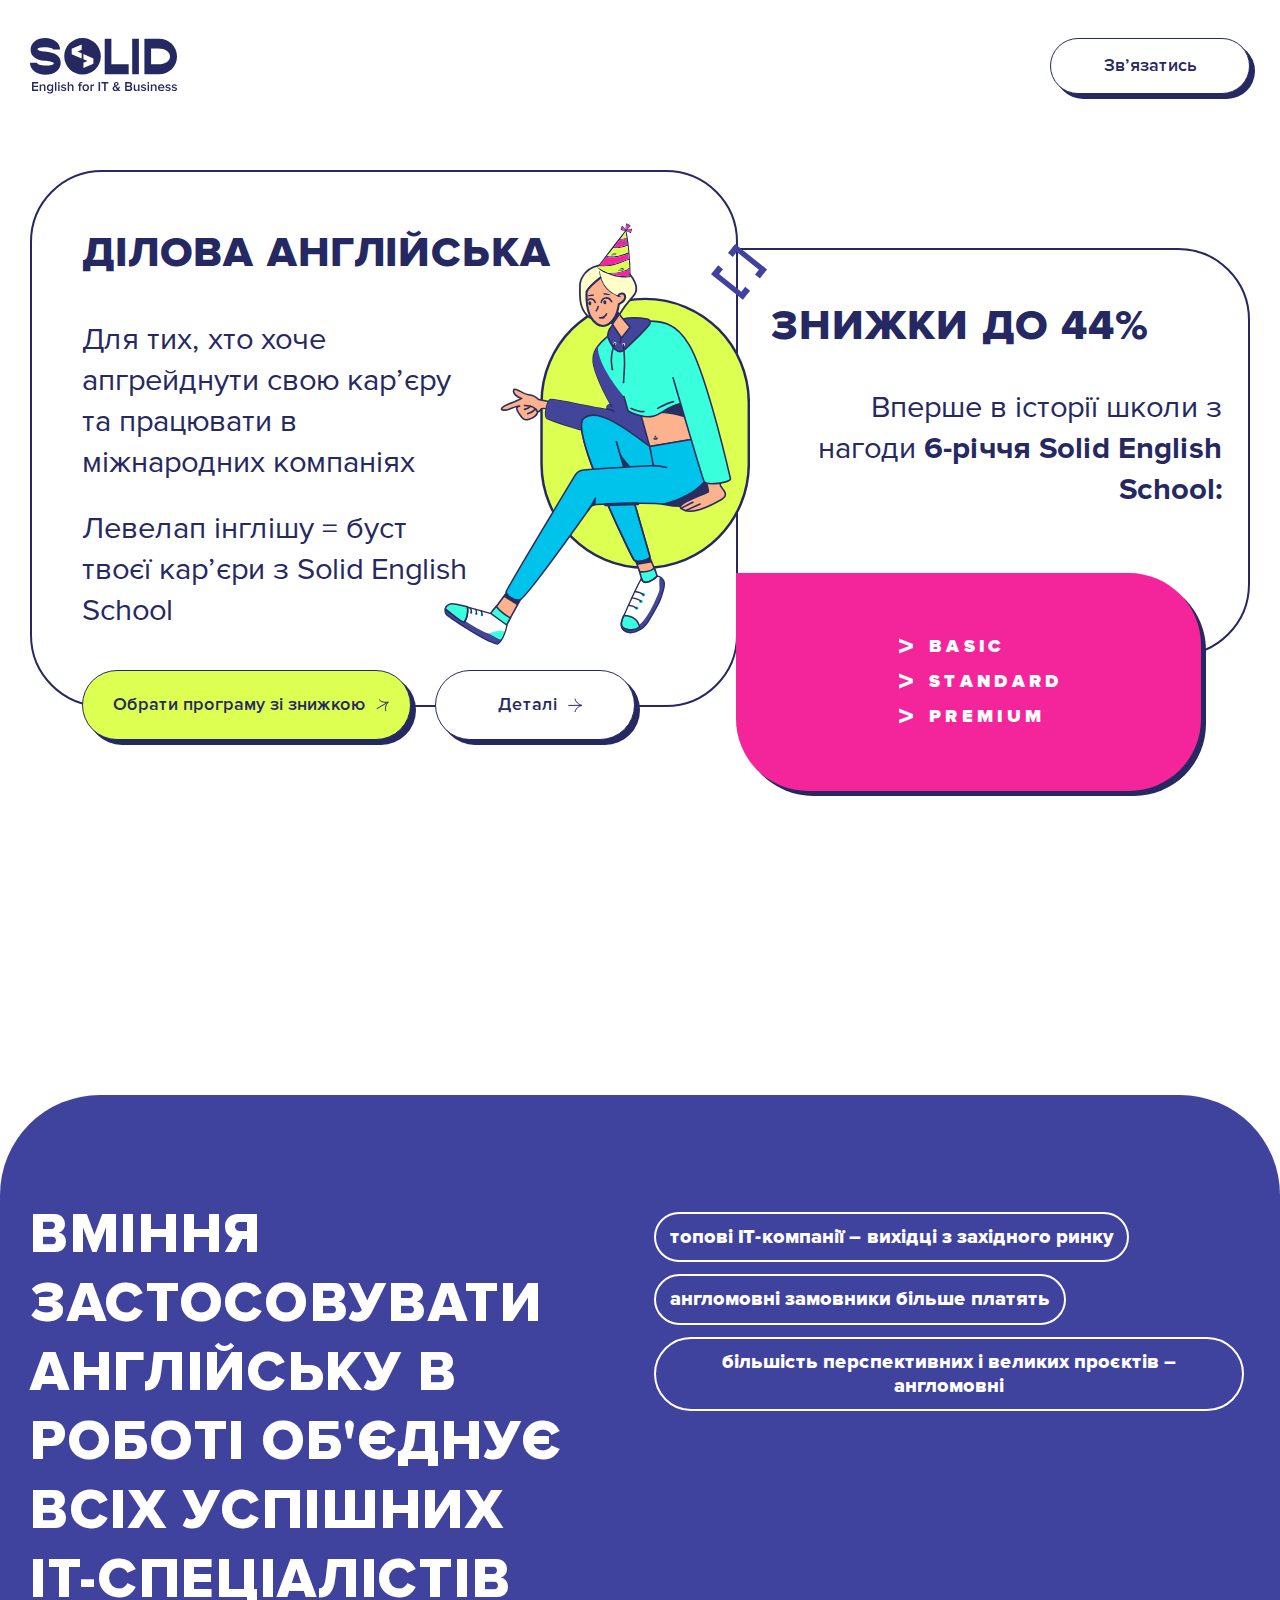
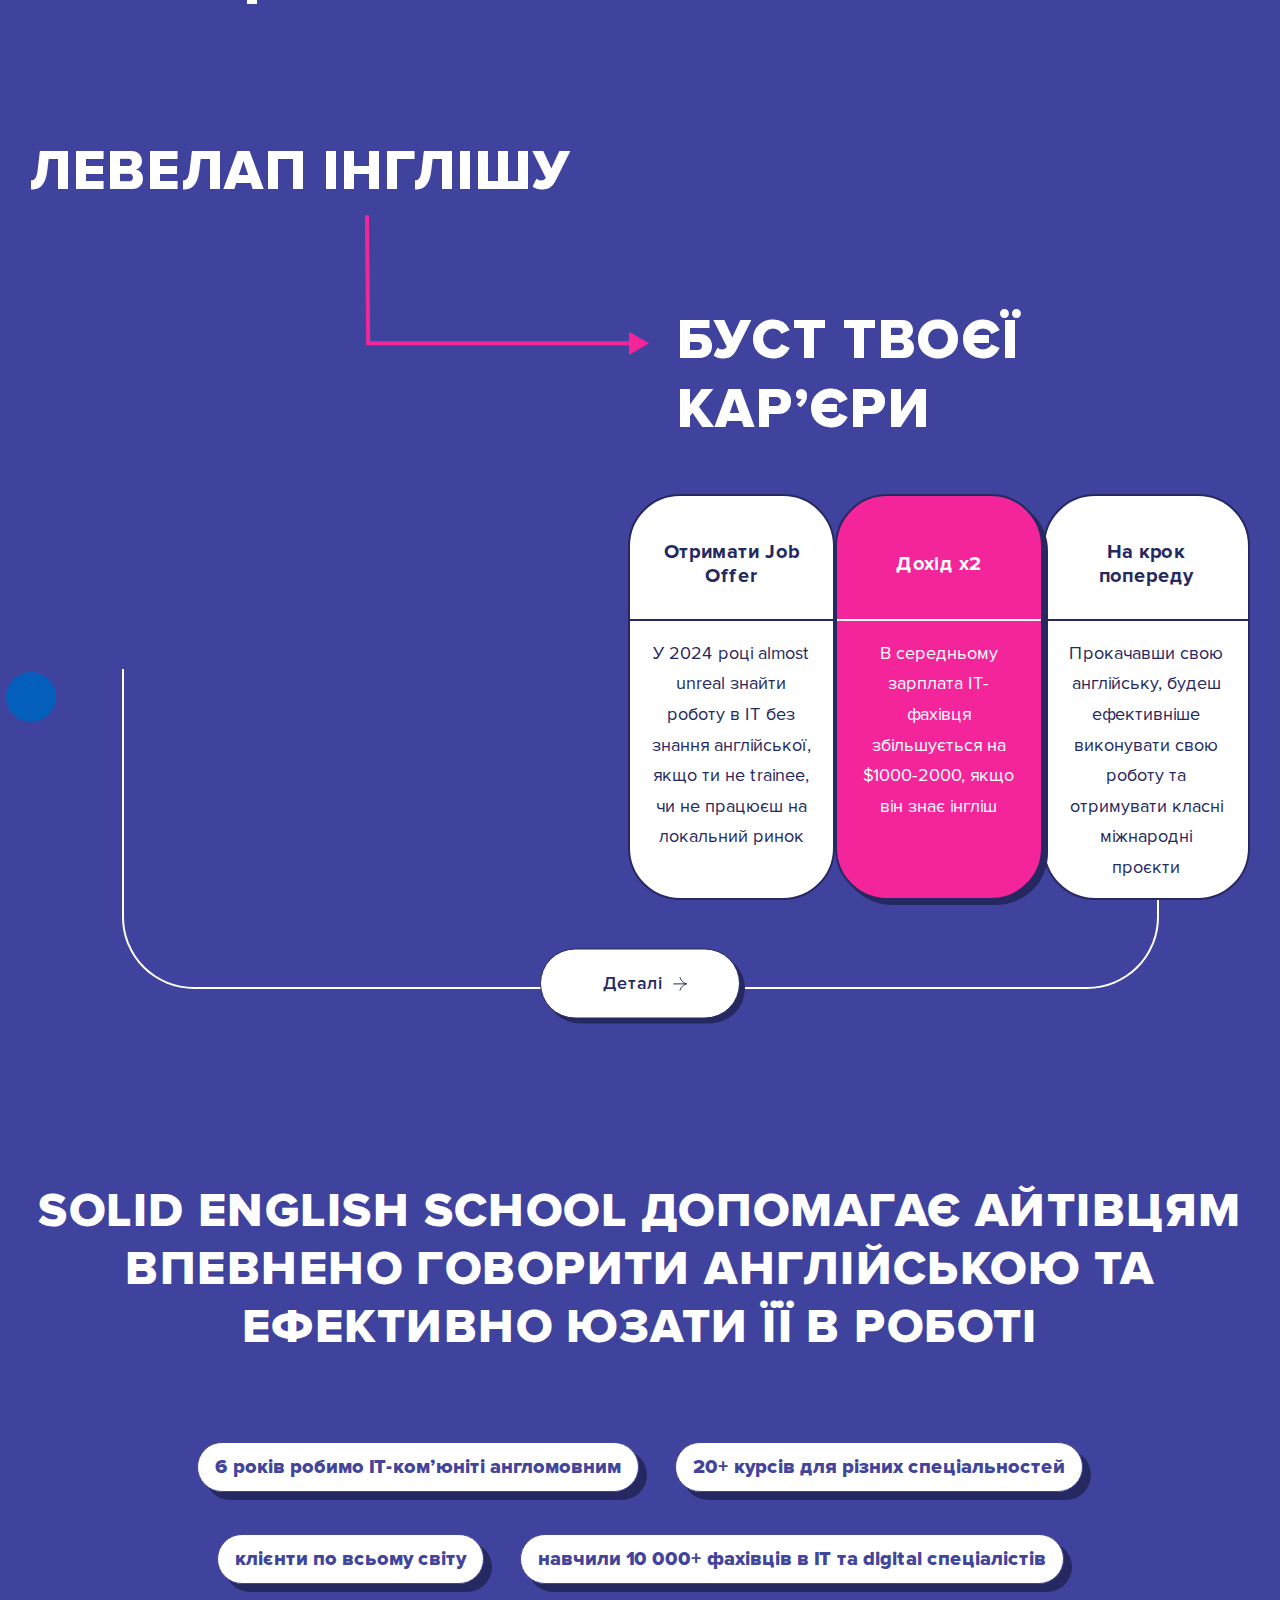
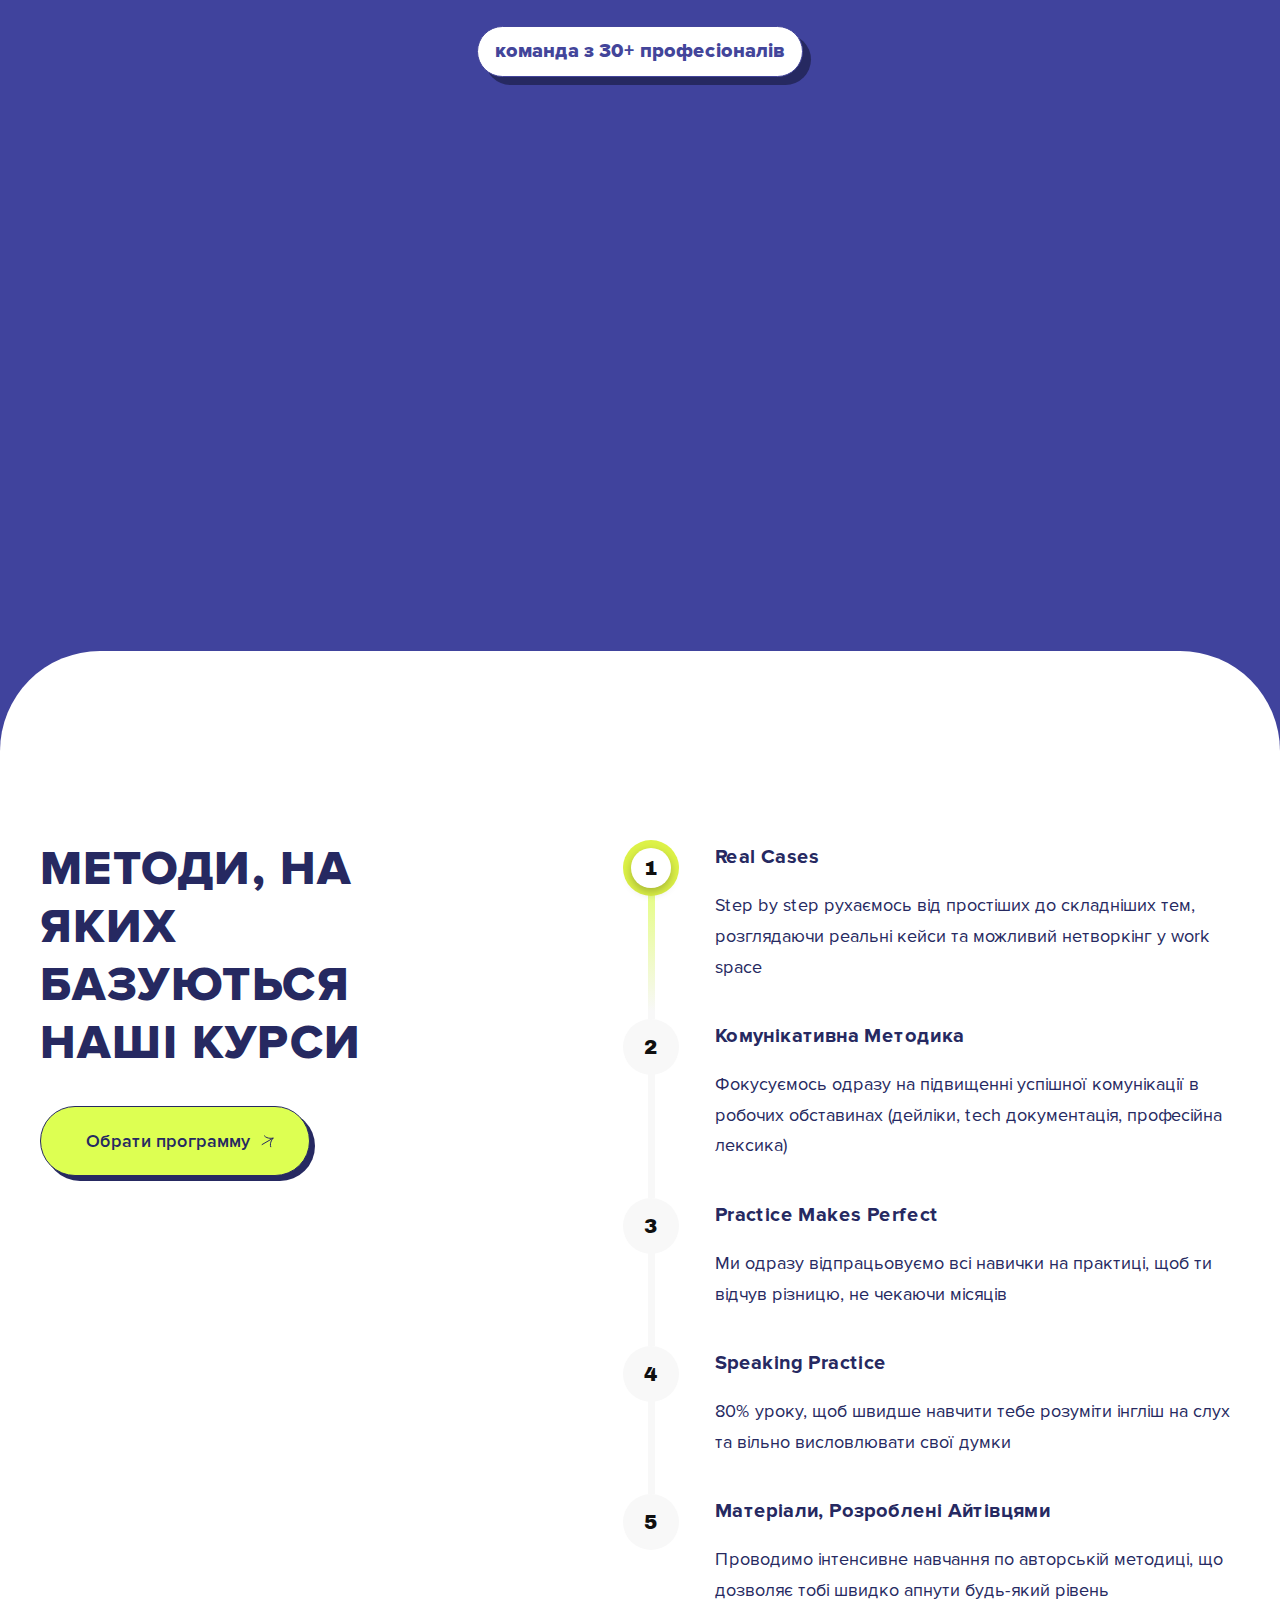
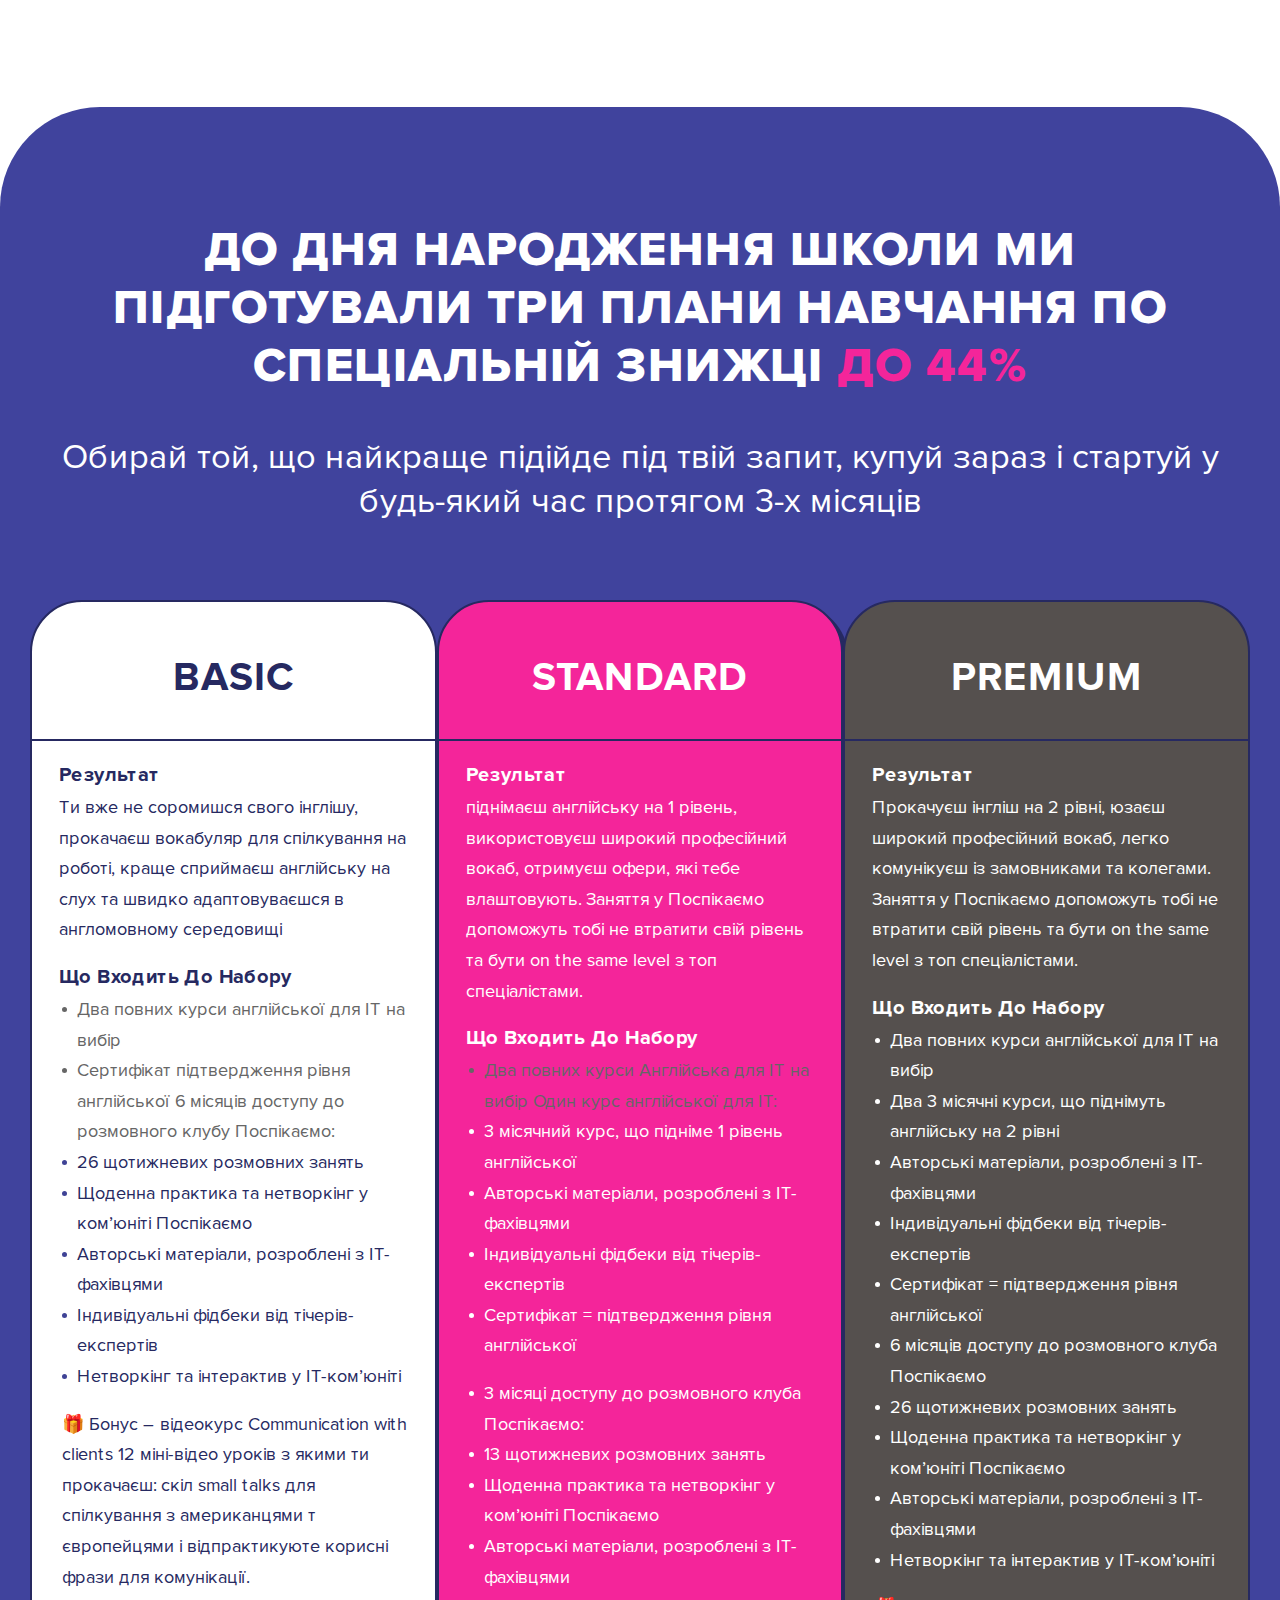
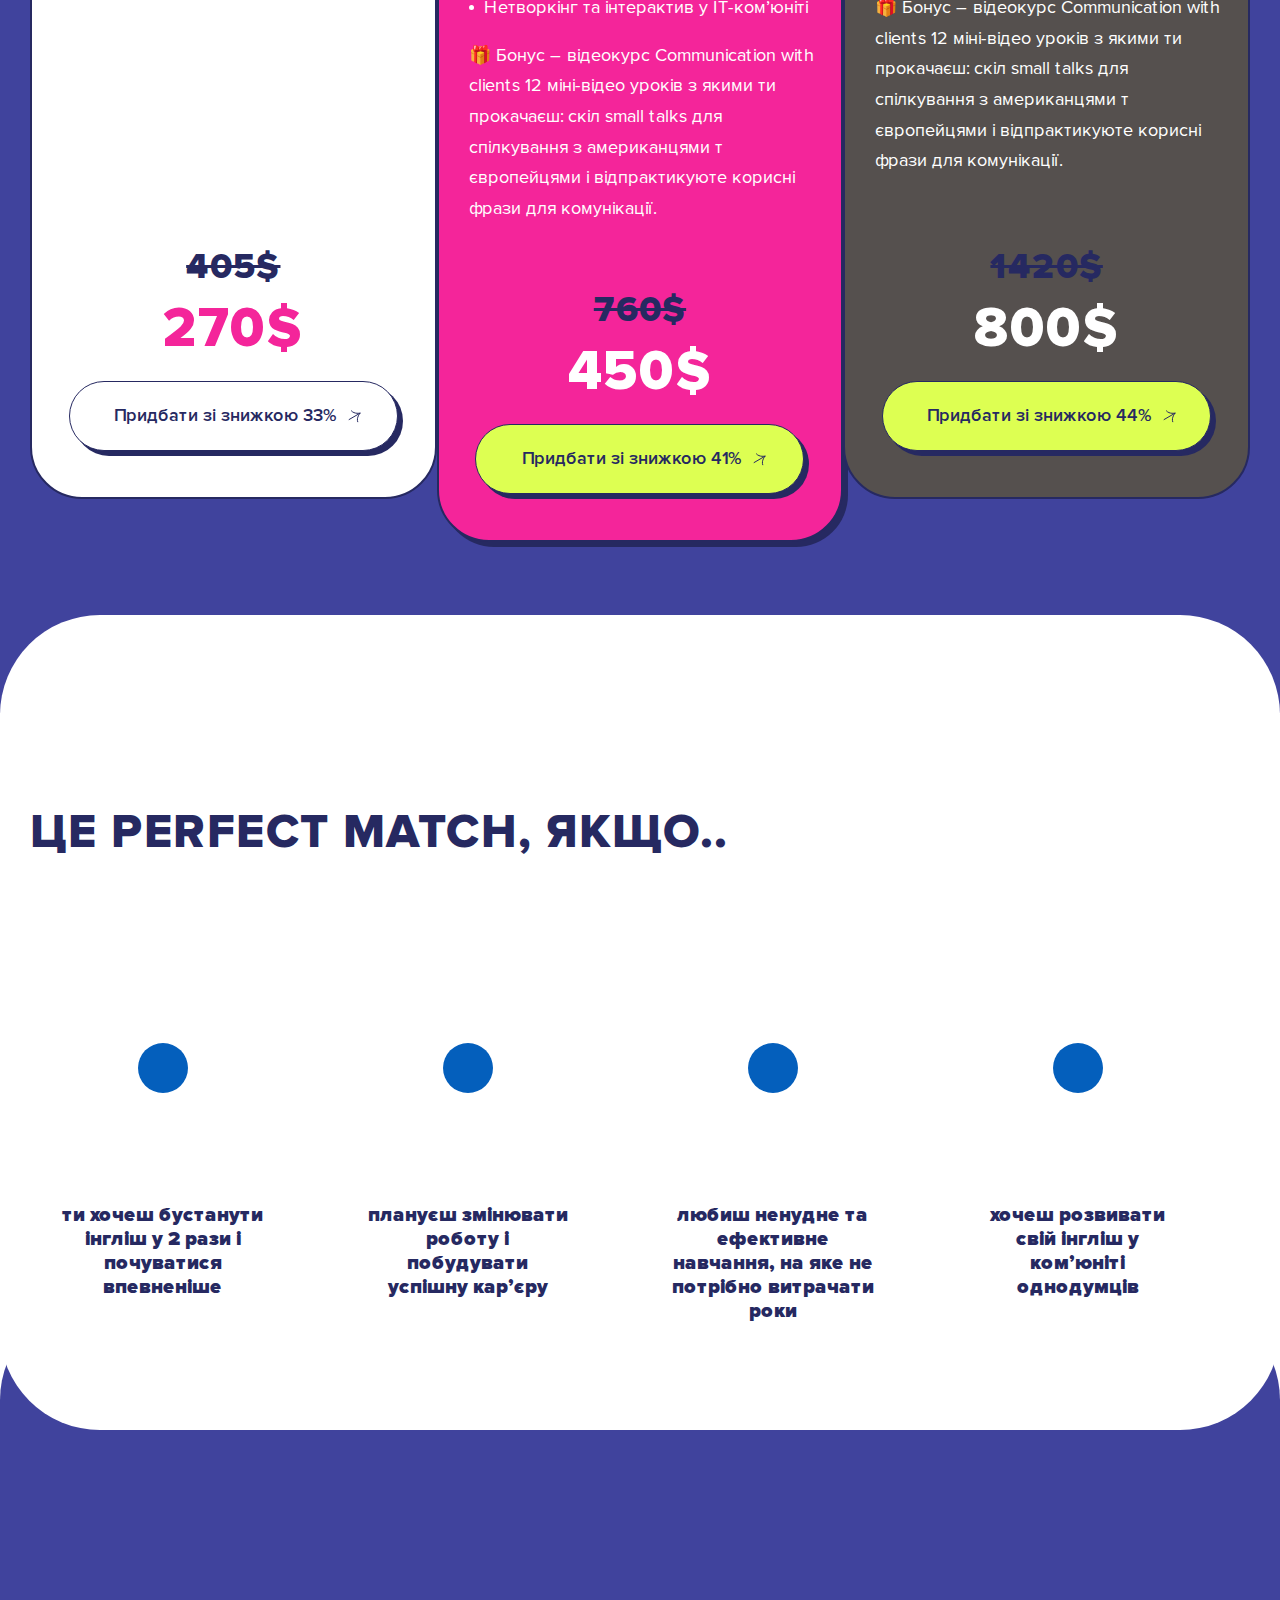
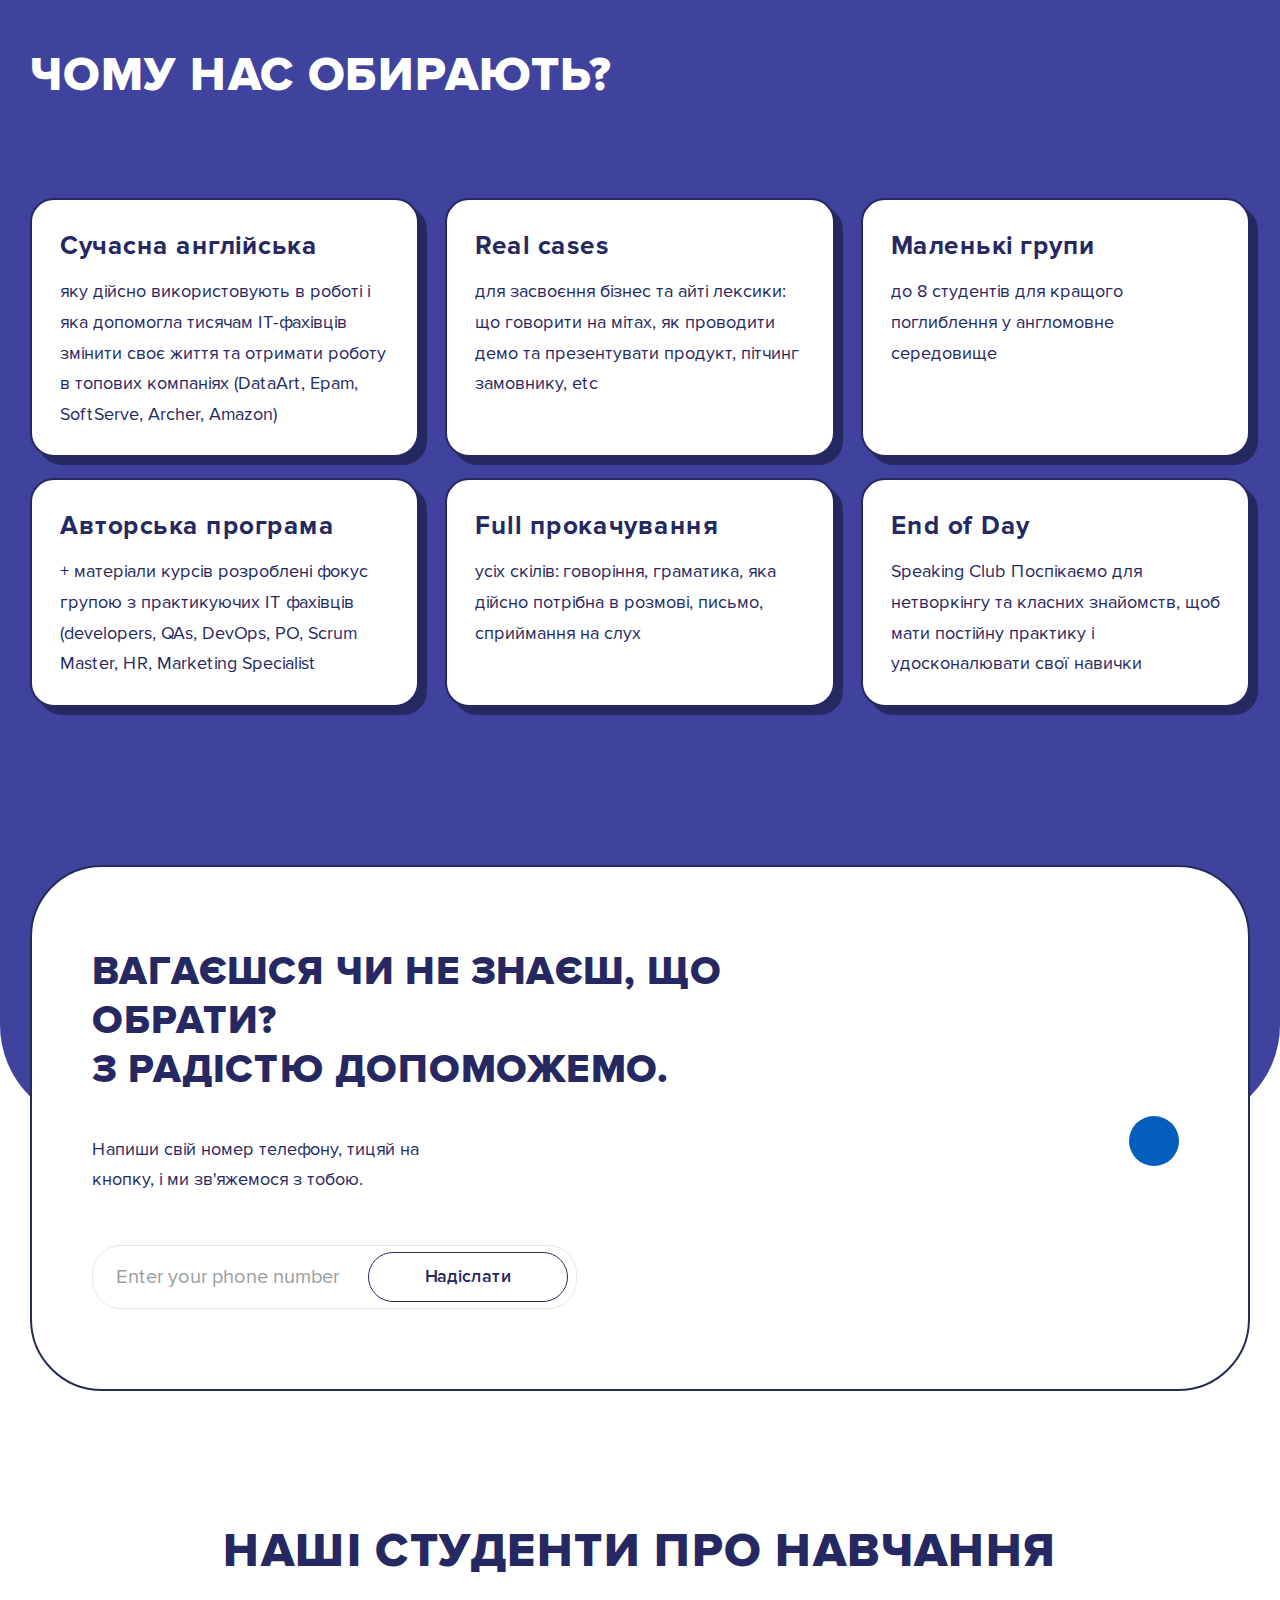
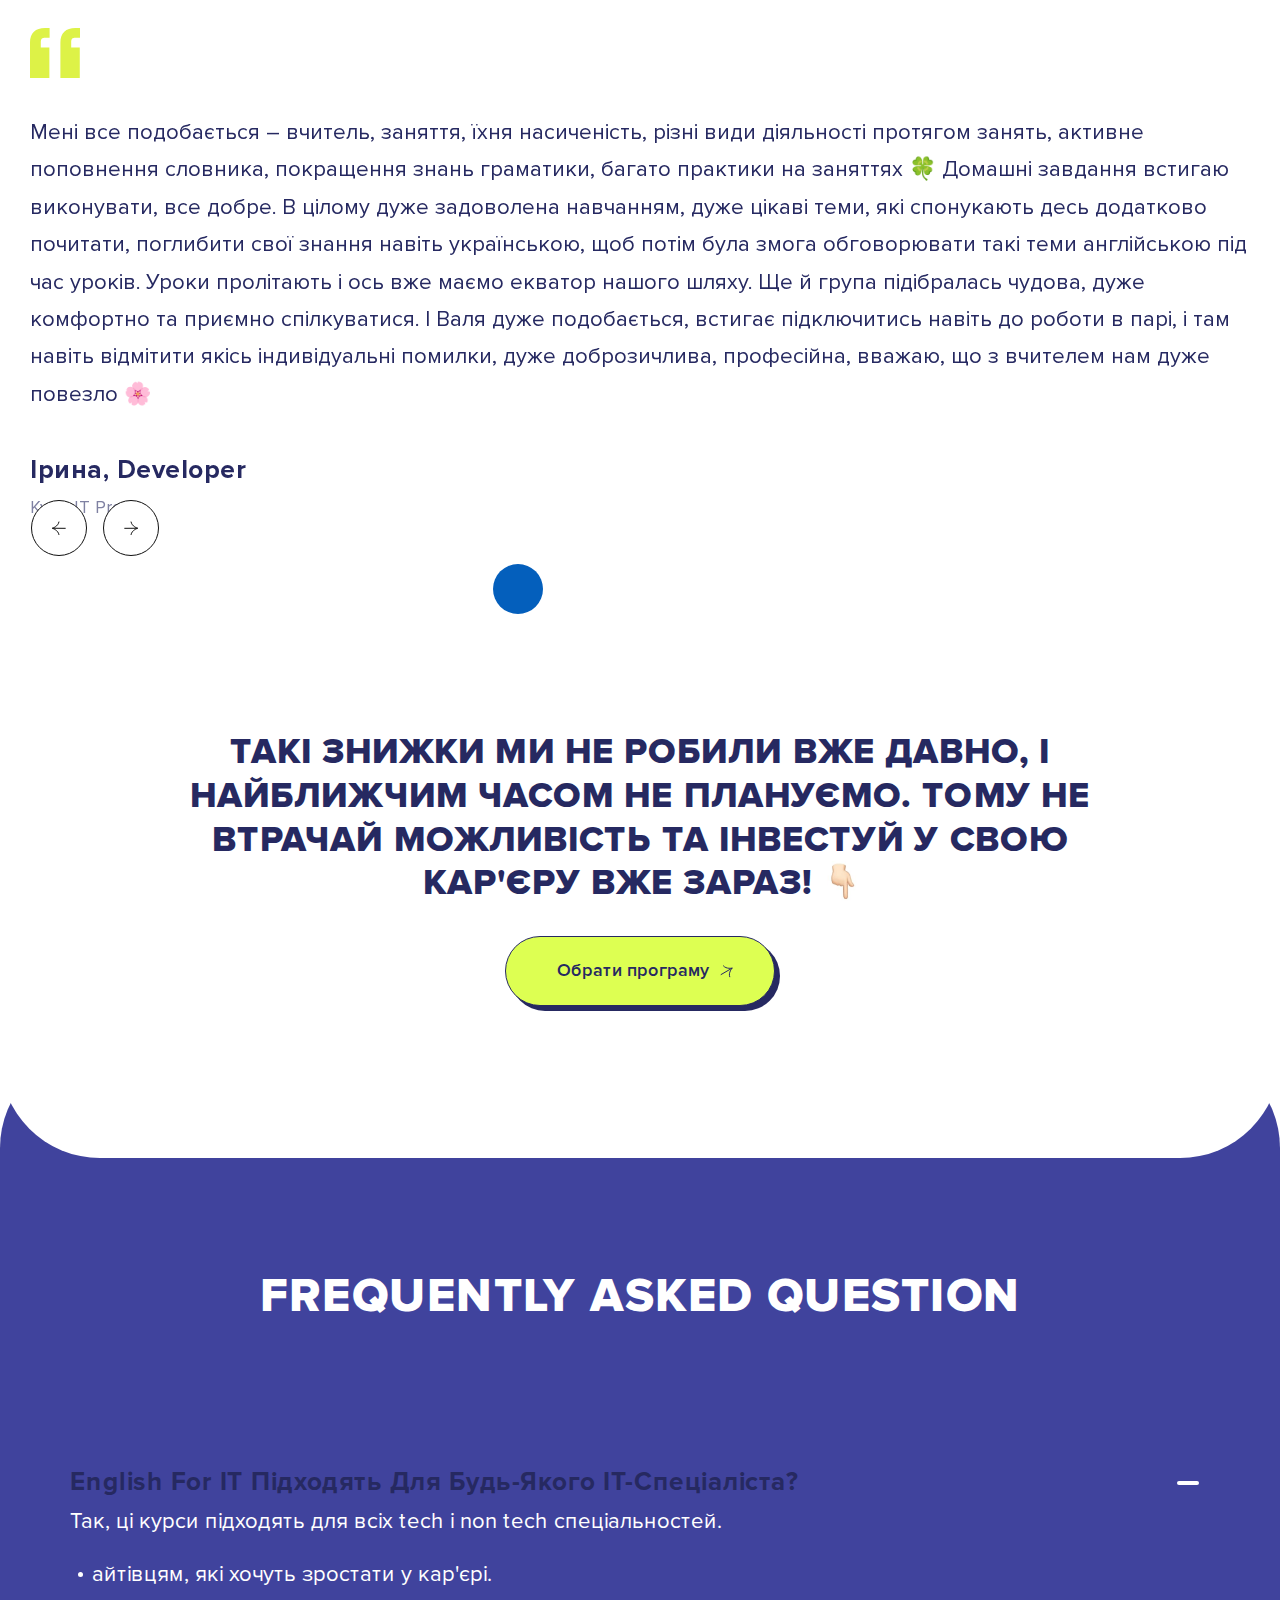
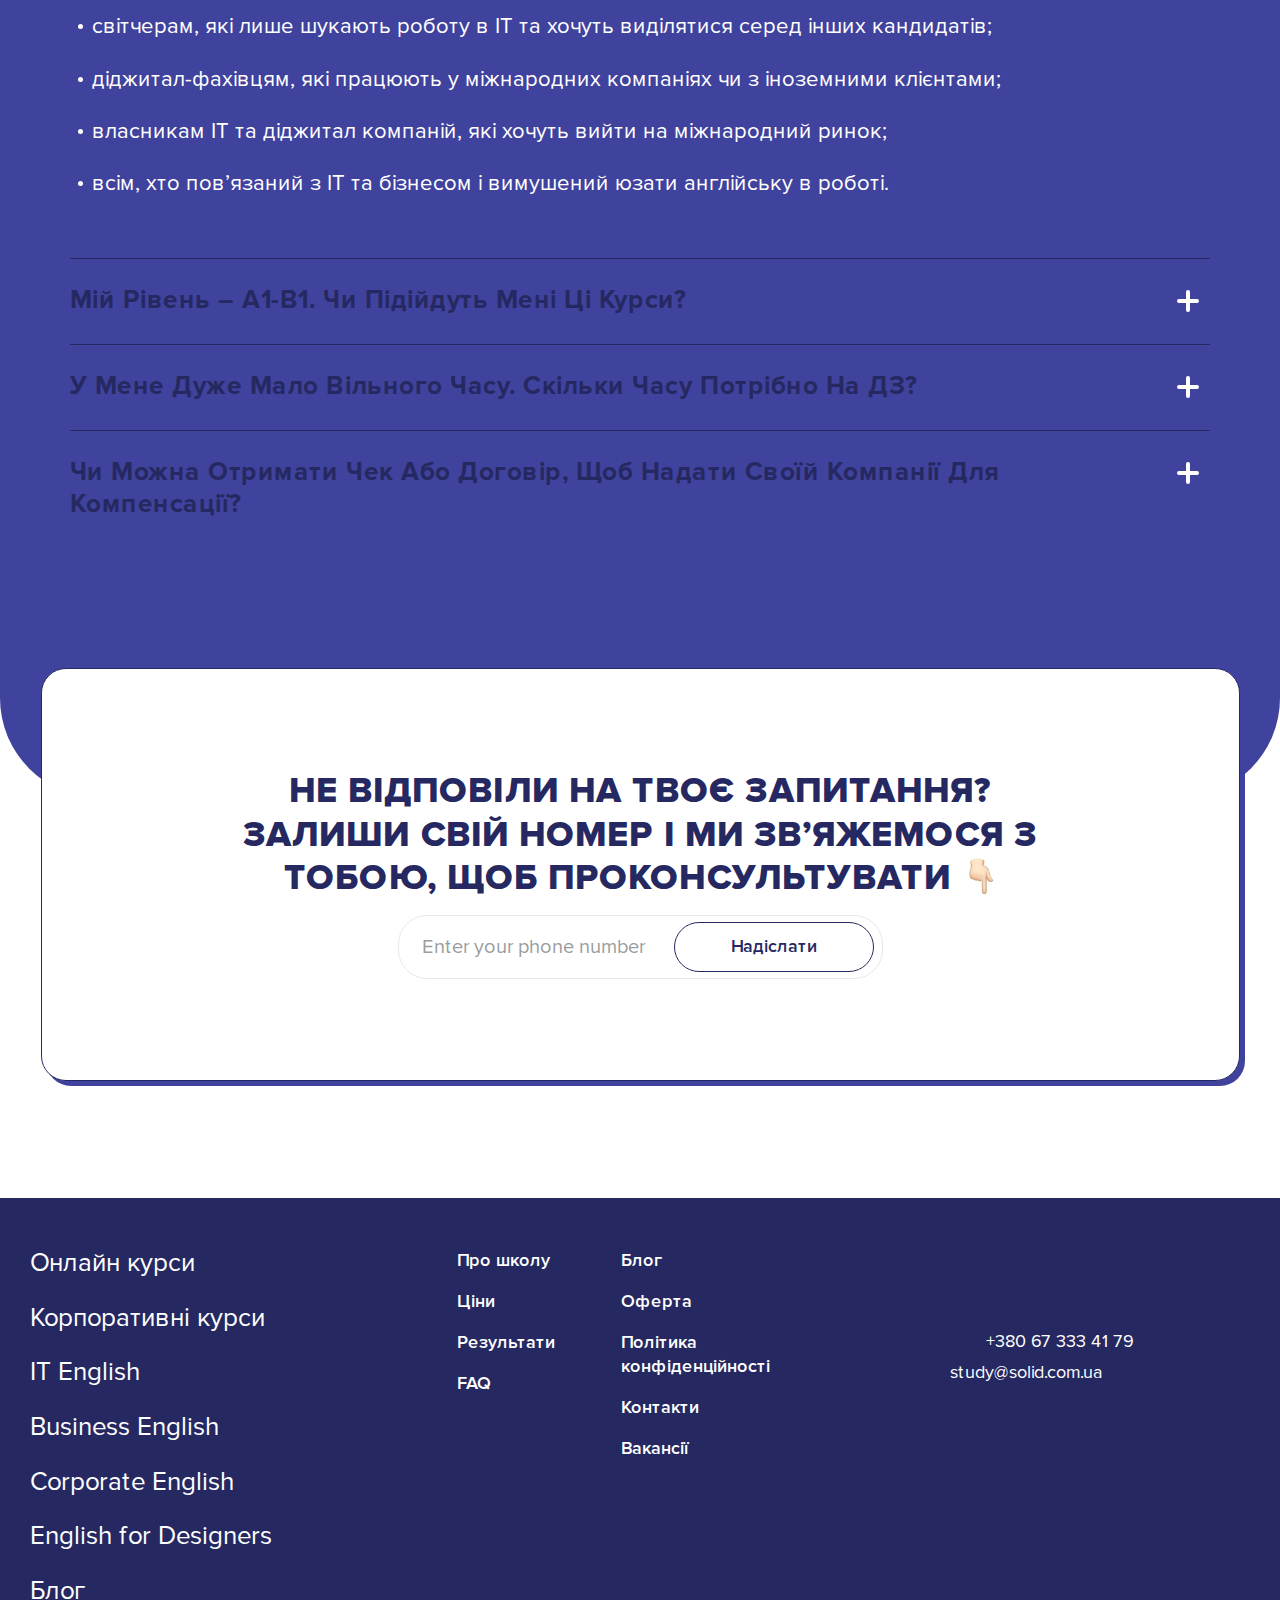
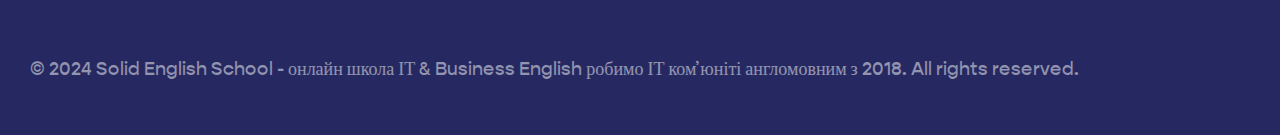
==== commit 61aee48a: "Add files via upload" ====
--- a/index.html
+++ b/index.html
@@ -4,9 +4,9 @@
    <meta charset="UTF-8">
    <meta http-equiv="X-UA-Compatible" content="IE=edge">
    <meta name="viewport" content="width=device-width, initial-scale=1.0">
-   <link rel="stylesheet" href="files/lazy-load-for-images/lazy-load-for-images.css?_v=20240712135723">
-   <link rel="stylesheet" href="files/swiper/css/swiper-bundle.min.css?_v=20240712135723">
-   <link rel="stylesheet" href="css/style.min.css?_v=20240712135723">
+   <link rel="stylesheet" href="files/lazy-load-for-images/lazy-load-for-images.css?_v=20240712182451">
+   <link rel="stylesheet" href="files/swiper/css/swiper-bundle.min.css?_v=20240712182451">
+   <link rel="stylesheet" href="css/style.min.css?_v=20240712182451">
    <!--<link rel="icon" type="image/svg+xml" href="favicon.svg">-->
    <title>Solid - English for IT & Business</title>
 </head>
@@ -714,15 +714,15 @@
 
    </div>
 
-   <script src="js/script.min.js?_v=20240712135723"></script>
-
-   <script src="files/lazy-load-for-images/lazy-load-for-images.js?_v=20240712135723"></script>
-   <script src="files/swiper/js/swiper-bundle.min.js?_v=20240712135723"></script>
-   <script src="files/swiper/js/init.js?_v=20240712135723"></script>
-
-   <script src="files/js/demo-for-form.js?_v=20240712135723"></script>
-
-   <!--<script src="files/js/jquery-3.6.1.min.js?_v=20240712135723"></script>-->
+   <script src="js/script.min.js?_v=20240712182451"></script>
+
+   <script src="files/lazy-load-for-images/lazy-load-for-images.js?_v=20240712182451"></script>
+   <script src="files/swiper/js/swiper-bundle.min.js?_v=20240712182451"></script>
+   <script src="files/swiper/js/init.js?_v=20240712182451"></script>
+
+   <script src="files/js/demo-for-form.js?_v=20240712182451"></script>
+
+   <!--<script src="files/js/jquery-3.6.1.min.js?_v=20240712182451"></script>-->
 
 </body>
 </html>--- a/css/style.min.css
+++ b/css/style.min.css
@@ -1 +1 @@
-@charset "UTF-8";@font-face{font-family:"Proxima Nova";src:url(../files/fonts/Proxima-Nova/ProximaNova-Light.woff) format("woff");font-weight:300;font-style:normal}@font-face{font-family:"Proxima Nova";src:url(../files/fonts/Proxima-Nova/ProximaNova-Light-Italic.woff) format("woff");font-weight:300;font-style:italic}@font-face{font-family:"Proxima Nova";src:url(../files/fonts/Proxima-Nova/ProximaNova-Regular.woff) format("woff");font-weight:400;font-style:normal}@font-face{font-family:"Proxima Nova";src:url(../files/fonts/Proxima-Nova/ProximaNova-Regular-Italic.woff) format("woff");font-weight:400;font-style:italic}@font-face{font-family:"Proxima Nova";src:url(../files/fonts/Proxima-Nova/ProximaNova-Semibold.woff) format("woff");font-weight:600;font-style:normal}@font-face{font-family:"Proxima Nova";src:url(../files/fonts/Proxima-Nova/ProximaNova-Bold.woff) format("woff");font-weight:700;font-style:normal}@font-face{font-family:"Proxima Nova";src:url(../files/fonts/Proxima-Nova/ProximaNova-Extrabold.woff) format("woff");font-weight:800;font-style:normal}@font-face{font-family:"Proxima Nova";src:url(../files/fonts/Proxima-Nova/ProximaNova-Black.woff) format("woff");font-weight:900;font-style:normal}@font-face{font-family:Gopher;src:url(../files/fonts/Gopher/Gopher-Regular.woff2) format("woff2");font-weight:400;font-style:normal}@font-face{font-family:Gopher;src:url(../files/fonts/Gopher/Gopher-Italic.woff2) format("woff2");font-weight:400;font-style:italic}@font-face{font-family:Gopher;src:url(../files/fonts/Gopher/Gopher-Medium.woff2) format("woff2");font-weight:500;font-style:normal}@font-face{font-family:Gopher;src:url(../files/fonts/Gopher/Gopher-Bold.woff2) format("woff2");font-weight:700;font-style:normal}@font-face{font-family:Gopher;src:url(../files/fonts/Gopher/Gopher-Black.woff2) format("woff2");font-weight:900;font-style:normal}@font-face{font-family:Gopher;src:url(../files/fonts/Gopher/Gopher-Heavy.woff2) format("woff2");font-weight:900;font-style:normal}@font-face{font-family:"Archivo Black";font-style:normal;font-weight:400;font-display:swap;src:url(../files/fonts/Archivo-Black/400/latin-ext.woff2) format("woff2");unicode-range:U+0100-02AF,U+0304,U+0308,U+0329,U+1E00-1E9F,U+1EF2-1EFF,U+2020,U+20A0-20AB,U+20AD-20C0,U+2113,U+2C60-2C7F,U+A720-A7FF}@font-face{font-family:"Archivo Black";font-style:normal;font-weight:400;font-display:swap;src:url(../files/fonts/Archivo-Black/400/latin.woff2) format("woff2");unicode-range:U+0000-00FF,U+0131,U+0152-0153,U+02BB-02BC,U+02C6,U+02DA,U+02DC,U+0304,U+0308,U+0329,U+2000-206F,U+2074,U+20AC,U+2122,U+2191,U+2193,U+2212,U+2215,U+FEFF,U+FFFD}@font-face{font-family:"JetBrains Mono";font-style:normal;font-weight:700;font-display:swap;src:url(../files/fonts/JetBrains-Mono/700/cyrillic-ext.woff2) format("woff2");unicode-range:U+0460-052F,U+1C80-1C88,U+20B4,U+2DE0-2DFF,U+A640-A69F,U+FE2E-FE2F}@font-face{font-family:"JetBrains Mono";font-style:normal;font-weight:700;font-display:swap;src:url(../files/fonts/JetBrains-Mono/700/cyrillic.woff2) format("woff2");unicode-range:U+0301,U+0400-045F,U+0490-0491,U+04B0-04B1,U+2116}@font-face{font-family:"JetBrains Mono";font-style:normal;font-weight:700;font-display:swap;src:url(../files/fonts/JetBrains-Mono/700/greek.woff2) format("woff2");unicode-range:U+0370-0377,U+037A-037F,U+0384-038A,U+038C,U+038E-03A1,U+03A3-03FF}@font-face{font-family:"JetBrains Mono";font-style:normal;font-weight:700;font-display:swap;src:url(../files/fonts/JetBrains-Mono/700/vietnamese.woff2) format("woff2");unicode-range:U+0102-0103,U+0110-0111,U+0128-0129,U+0168-0169,U+01A0-01A1,U+01AF-01B0,U+0300-0301,U+0303-0304,U+0308-0309,U+0323,U+0329,U+1EA0-1EF9,U+20AB}@font-face{font-family:"JetBrains Mono";font-style:normal;font-weight:700;font-display:swap;src:url(../files/fonts/JetBrains-Mono/700/latin-ext.woff2) format("woff2");unicode-range:U+0100-02AF,U+0304,U+0308,U+0329,U+1E00-1E9F,U+1EF2-1EFF,U+2020,U+20A0-20AB,U+20AD-20C0,U+2113,U+2C60-2C7F,U+A720-A7FF}@font-face{font-family:"JetBrains Mono";font-style:normal;font-weight:700;font-display:swap;src:url(../files/fonts/JetBrains-Mono/700/latin.woff2) format("woff2");unicode-range:U+0000-00FF,U+0131,U+0152-0153,U+02BB-02BC,U+02C6,U+02DA,U+02DC,U+0304,U+0308,U+0329,U+2000-206F,U+2074,U+20AC,U+2122,U+2191,U+2193,U+2212,U+2215,U+FEFF,U+FFFD}*,::after,::before{box-sizing:border-box;margin:0;padding:0}button{background:0 0;border:none;cursor:pointer}img,picture{height:auto;max-width:100%;vertical-align:top}/*! normalize.css v8.0.1 | MIT License | github.com/necolas/normalize.css */html{line-height:1.15;-webkit-text-size-adjust:100%}body{margin:0}main{display:block}h1{font-size:2em;margin:.67em 0}hr{box-sizing:content-box;height:0;overflow:visible}pre{font-family:monospace,monospace;font-size:1em}a{background-color:transparent}abbr[title]{border-bottom:none;text-decoration:underline;-webkit-text-decoration:underline dotted;text-decoration:underline dotted}b,strong{font-weight:700}code,kbd,samp{font-family:monospace,monospace;font-size:1em}small{font-size:80%}sub,sup{font-size:75%;line-height:0;position:relative;vertical-align:baseline}sub{bottom:-.25em}sup{top:-.5em}img{border-style:none}button,input,optgroup,select,textarea{font-family:inherit;font-size:100%;line-height:1.15;margin:0}button,input{overflow:visible}button,select{text-transform:none}[type=button],[type=reset],[type=submit],button{-webkit-appearance:button}[type=button]::-moz-focus-inner,[type=reset]::-moz-focus-inner,[type=submit]::-moz-focus-inner,button::-moz-focus-inner{border-style:none;padding:0}[type=button]:-moz-focusring,[type=reset]:-moz-focusring,[type=submit]:-moz-focusring,button:-moz-focusring{outline:1px dotted ButtonText}fieldset{padding:.35em .75em .625em}legend{box-sizing:border-box;color:inherit;display:table;max-width:100%;padding:0;white-space:normal}progress{vertical-align:baseline}textarea{overflow:auto}[type=checkbox],[type=radio]{box-sizing:border-box;padding:0}[type=number]::-webkit-inner-spin-button,[type=number]::-webkit-outer-spin-button{height:auto}[type=search]{-webkit-appearance:textfield;outline-offset:-2px}[type=search]::-webkit-search-decoration{-webkit-appearance:none}::-webkit-file-upload-button{-webkit-appearance:button;font:inherit}details{display:block}summary{display:list-item}template{display:none}[hidden]{display:none}body,html{height:100%}.wrapper{display:flex;flex-direction:column;min-height:100vh;overflow:hidden}main.main{flex:1;margin-top:0!important;padding-top:150px}body.lock-scroll{overflow:hidden}body{background-color:#fff;color:#262961;font-family:"Proxima Nova",sans-serif;font-size:18px;font-style:normal;font-weight:400;line-height:30.6px;margin:0}body._lock{overflow:hidden}body p strong{font-weight:700}.n_container{margin-left:auto;margin-right:auto;max-width:1370px;padding-left:30px;padding-right:30px}.n_sec-title{font-size:48px;line-height:normal;font-weight:800;letter-spacing:.03em;margin:0;text-transform:uppercase}h1,h2,h3,h4,h5,h6{font-weight:700}.n_object-fit{left:0;height:100%;-o-object-fit:cover;object-fit:cover;position:absolute;top:0;width:100%;z-index:1}.n_btn{align-items:center;background-color:#fff;border:1px solid #262961;border-radius:100px;box-shadow:5px 5px 0 0 #262961;cursor:pointer;display:flex;justify-content:center;font-size:18px;font-weight:600;line-height:19.76px;height:70px;min-width:270px;padding:0 40px 0 25px;transition:all .3s ease 0s;text-align:center}.n_btn span{position:relative}.n_btn span::after{content:url("data:image/svg+xml;charset=UTF-8,%3csvg width='21' height='20' viewBox='0 0 21 20' fill='none' xmlns='http://www.w3.org/2000/svg'%3e%3cpath d='M7.1679 4.48787C10.3896 8.40133 16.2747 6.92804 16.2747 6.92804M16.2747 6.92804C16.2747 6.92804 12.0563 11.2881 13.8346 16.0349M16.2747 6.92804L4.75941 13.6496' stroke='%23262961' stroke-linejoin='bevel'/%3e%3c/svg%3e");position:absolute;right:-28px;top:50%;transition:.3s;transform:translateY(-40%)}.block{margin-left:auto;margin-right:auto;width:1140.75px;max-width:100%}.block__item{padding-bottom:19px;padding-top:14px;transition:.3s ease 0s}.block__item.item-active{padding-bottom:0}.block__title{border:none;color:#fff;cursor:pointer;font-size:26px;font-weight:700;line-height:normal;letter-spacing:.02em;position:relative;text-align:left;transition:.3s ease 0s;text-transform:capitalize;width:100%}.block__content{color:#fff;margin-top:-4px;padding-bottom:21px;padding-top:0;overflow:hidden;transition:.3s ease 0s}.block__content p{font-size:22px;font-weight:400;line-height:37.4px;margin:0;text-align:left}.block__text{overflow:hidden}.block__text p{margin-bottom:12px!important;transition:.3s ease 0s}.block__text p:last-child{margin-bottom:0!important;transition:.3s ease 0s}.block__text ol,.block__text ul{margin-bottom:15px;margin-top:15px}.block__text ol li,.block__text ul li{font-size:22px;font-weight:400;line-height:37.4px;list-style-position:inside}.block__text ol li:not(:last-child),.block__text ul li:not(:last-child){margin-bottom:15px}.block__text ul li{list-style:none;padding-left:22px;position:relative}.block__text ul li::before{background-color:#fff;border-radius:50%;content:"";display:block;height:5px;left:8px;position:absolute;top:16px;width:5px}.block__text ol li{padding-left:3px}.block._init .block__item:not(:last-child){border-bottom:1px solid #262961}.block._init .block__title{padding-bottom:9px;padding-right:58px;padding-top:11px;position:relative}.block._init .block__title._active:after{opacity:0}.block._init .block__title::before,.block._init .block__title:after{background-color:#fff;border-radius:8px;content:"";display:block;position:absolute;transition:.3s ease 0s}.block._init .block__title:after{height:22px;right:20px;top:17px;width:4.2px}.block._init .block__title::before{height:4.2px;right:11px;top:26px;width:22px}body.lock{overflow:hidden}.popup{background-color:rgba(0,0,0,.6);color:#fff;height:100%;left:0;opacity:0;position:fixed;transition:all .6s ease 0s;top:0;overflow-y:auto;overflow-x:hidden;visibility:hidden;width:100%;z-index:105}.popup.open{opacity:1;visibility:visible}.popup__body{align-items:center;display:flex;justify-content:center;min-height:100vh;padding-bottom:50px;padding-right:50px;padding-left:50px;padding-top:50px}.popup__content{background-color:#fff;border-radius:25.48px;border:2px solid #262961;box-shadow:10px 10px 0 0 #262961;max-width:100%;position:relative;width:1227px}.popup__content-image{padding:0!important}.popup__content-image img{max-width:100%;vertical-align:top}.popup__close{background-color:#3affdc;border-radius:50px;display:block;font-size:0;height:24.69px;width:24.69px}.popup__head{background-color:#262961;border-top-left-radius:20px;border-top-right-radius:20px;padding:17px 24px 14px}.popup .content{color:#262961;padding:50px 94px 72px}.popup .content .wrap-price{align-items:flex-end;display:flex;flex-direction:column;margin-left:auto}.popup .content .wrap-price .price{color:#f4259a;font-size:56px;font-weight:800;line-height:normal;margin:-8px 0 -8px;text-align:right}.popup .content .wrap-price .price.discount{color:#262961;font-size:36px;letter-spacing:.03em;text-decoration:line-through}.popup .content h3{margin:0}.popup .content p{margin:9px 0 35px;max-width:380px}.popup .content form input:not([type=submit]){border:1px solid #e4e9ed;border-radius:29px;display:table;height:64px;font-size:20px;font-weight:400;line-height:28px;margin-bottom:16px;padding:18px 24px;width:485px;max-width:100%}.popup .content form input:not([type=submit]):focus{outline:1px solid #262961}.popup .content form button[type=submit],.popup .content form input[type=submit]{border:1px solid #262961;border-radius:100px;height:49px;font-size:18px;font-weight:600;line-height:19.76px;margin-top:18px;padding:0 12px;text-align:center;width:200px}a{color:inherit;transition:color .3s;text-decoration:none}.img-loaded .sk-spinner-pulse{display:none!important;opacity:0!important}.header{background-color:#fff;left:0;position:fixed;right:0;top:0;z-index:12}.header.n_scroll .n_container{height:82px}.header .n_container{align-items:center;display:flex;height:132px;max-width:1610px;transition:height .3s}.header__blockLogo{height:56px;width:148px}.header__blockLogo img{max-height:100%;max-width:100%}.header__left,.header__right{width:50%}.header__right{display:flex}.header .n_btn{display:inline-flex;justify-content:center;height:56px;margin:0 0 0 auto;min-width:200px;padding-left:20px;padding-right:20px;text-align:center}.first-screen{padding-bottom:388px}.first-screen .n_container{max-width:1370px;position:relative}.first-screen__blockLeft,.first-screen__blockRight{background-color:#fff;border:2px solid #262961;border-radius:72px;z-index:0}.first-screen__blockLeft p,.first-screen__blockRight p{margin-bottom:24px;position:relative;z-index:5;font-size:32.4px;line-height:42.72px}.first-screen__blockLeft{padding:79px 50px 63px;position:relative}.first-screen__blockLeft .n_sec-title{margin-bottom:42px}.first-screen__blockLeft p{max-width:82%}.first-screen__blockRight{padding:77px 2% 143px calc(3% - 5px);max-width:calc(40.8% - 4px)}.first-screen__blockRight .n_sec-title,.first-screen__blockRight p{position:relative;z-index:3}.first-screen__blockRight .n_sec-title{margin-bottom:36px}.first-screen__blockRight p{max-width:515px;margin-left:-3px;text-align:right}.first-screen__blockList{background-color:#f4259a;box-shadow:5px 5px 0 0 #262961;bottom:0;left:-2px;max-width:100%;position:absolute;transform:translateY(137px)}.first-screen__blockList ul{margin-left:0;padding-left:0}.first-screen__blockList ul li{align-items:center;color:#fff!important;list-style:none;display:flex;font-size:18px;font-weight:900;line-height:21.92px;letter-spacing:.24em;margin:13px 0;text-transform:uppercase}.first-screen__blockList ul li::before{content:url("data:image/svg+xml;charset=UTF-8,%3csvg width='14' height='16' viewBox='0 0 14 16' fill='none' xmlns='http://www.w3.org/2000/svg'%3e%3cpath d='M14 9.9898L0 15.5V11.6735L10.3451 8.03061L0 4.32653V0.5L14 6.0102V9.9898Z' fill='white'/%3e%3c/svg%3e");margin-right:16px;position:relative;top:2px}.first-screen__blockList ul li a{color:inherit}.first-screen .n_sec-title{font-size:45px}.first-screen__wrap-buttons{bottom:0;position:absolute;transform:translateY(50%)}.first-screen__wrap-buttons .n_btn{display:inline-flex;justify-content:center}.first-screen__wrap-buttons .n_btn.bg-color{background-color:#ddff52;margin-right:19px;min-width:329px}.first-screen__wrap-buttons .n_btn.another-icon{min-width:200px}.first-screen__wrap-buttons .n_btn.another-icon span::after{content:url(../images/svg/arrow-right.svg);transition:0s}.first-screen__illustration-small{pointer-events:none;top:78px;position:absolute;-webkit-user-select:none;-moz-user-select:none;user-select:none}.first-screen__illustration-big{max-width:68%;pointer-events:none;position:absolute;left:0;top:calc(100% + 14px);transform:translate(-70%,-40%);-webkit-user-select:none;-moz-user-select:none;user-select:none;z-index:2}.section{margin-left:auto;margin-right:auto;max-width:1920px}.application-of-english{padding-top:105px;position:relative;z-index:0}.application-of-english .n_container{max-width:1376px;position:relative;z-index:1}.application-of-english::before{background-color:#40439d;border-radius:100px 100px 0 0;bottom:0;content:"";left:0;height:100%;position:absolute;right:0;top:0;width:100%;z-index:0}.application-of-english .n_sec-title{color:#fff}.application-of-english .wrap-title .n_sec-title,.application-of-english__columns .n_sec-title{font-size:56px;line-height:normal}.application-of-english .wrap-title .wrap-info-labels .info-label{border:2px solid #fff;border-radius:48px;color:#fff!important;display:inline-block;font-size:20px;font-weight:800;line-height:24.36px;margin:6px;padding:11px 14px 11px 14px;text-align:center}.application-of-english .wrap-title .wrap-info-labels .info-label p{margin:0}.application-of-english__columns{display:flex;flex-wrap:wrap;margin-bottom:50px;margin-top:123px}.application-of-english__column{width:100%}.application-of-english__column h2.n_sec-title{background-color:#40439d;line-height:normal;position:relative}.application-of-english__column h2.n_sec-title img{left:-28px;position:absolute;transform:translate(-100%,-65%);top:0}.application-of-english__items{margin-left:auto;margin-right:auto;max-width:1410px}.application-of-english__item{position:relative;width:100%;z-index:1}.application-of-english__itemBlockImage{max-width:90%}.application-of-english__itemBlockImage.mobile-tablet{margin-bottom:-160px;max-width:400px;margin-top:-50px}.application-of-english__itemBlockImage.mobile-tablet img{left:50%;position:relative;transform:translateX(-50%)}.application-of-english__itemBlocks{display:flex;flex-wrap:wrap}.application-of-english__itemBlock{background-color:#fff;border:2px solid #262961;border-radius:52px;padding-bottom:15px;width:33.3333%}.application-of-english__itemBlock.bg-color{background-color:#f4259a;box-shadow:5px 5px 0 0 #262961;color:#fff;position:relative;z-index:1}.application-of-english__itemBlock.bg-color .application-of-english__itemBlockHead{border-bottom-color:#fff}.application-of-english__itemBlockHead{align-items:center;border-bottom:2px solid #262961;display:flex;justify-content:center;margin-bottom:17px;padding:44px 15px 31px}.application-of-english__itemBlockHead h3{font-size:20px;line-height:normal;letter-spacing:.02em;margin:0;text-align:center}.application-of-english__itemBlock p{margin-left:auto;margin-right:auto;max-width:194px;padding-left:15px;padding-right:15px;text-align:center}.application-of-english__item.bottom{border:2px solid #fff;border-top:none;border-radius:0 0 72px 72px;display:flex;justify-content:center;height:320px;margin:-231px auto 0;max-width:1216px;position:relative;z-index:0}.application-of-english__item.bottom .n_btn{display:inline-flex;justify-content:center;margin-top:auto;min-width:200px;position:relative;transform:translateY(45%);z-index:1}.application-of-english__item.bottom .n_btn span::after{content:url(../images/svg/arrow-right.svg);transition:0s}.application-of-english__item.bottom img{bottom:0;left:50%;position:absolute;right:0;transform:translateX(-50%)}.section-two{padding-bottom:670px;padding-top:193px;position:relative}.section-two .n_sec-title{margin-left:auto;margin-right:auto;max-width:1221px;text-align:center}.section-two__labels{display:flex;flex-wrap:wrap;justify-content:center;margin-top:65px}.section-two__label{background-color:#fff;border:1px solid #43459a;box-shadow:8px 8px 0 0 #262961;border-radius:100px;color:#43459a!important;font-size:20px;font-weight:800;line-height:24.36px;margin:21px 18px;padding:12px 17px;text-align:center}.section-two__blockIllustration{bottom:0;left:0;padding-bottom:100px;pointer-events:none;position:absolute;right:0;-webkit-user-select:none;-moz-user-select:none;user-select:none}.section-two__blockIllustration img{bottom:0;left:calc(50% - 3px);max-width:65%;position:relative;transform:translateX(-50%)}.section-two__blockIllustrations{bottom:0;left:0;padding-bottom:100px;pointer-events:none;position:absolute;right:0;-webkit-user-select:none;-moz-user-select:none;user-select:none;z-index:0}.section-two__blockIllustrations img{bottom:0;left:calc(47% - 7px);max-width:90%;position:relative;transform:translateX(-50%)}.methods{margin-top:-100px;padding-bottom:101px;padding-top:189px;position:relative;z-index:0}.methods::before{background-color:#fff;border-radius:100px 100px 0 0;bottom:0;content:"";left:0;height:100%;position:absolute;right:0;top:0;width:100%;z-index:1}.methods .n_container{max-width:1260px;position:relative;z-index:1}.methods__item{width:100%}.methods__item .n_btn{background-color:#ddff52;display:inline-flex;margin-top:34px}.methods__list{counter-reset:section}.methods__listItem{overflow:hidden;position:relative}.methods__listItem:not(:last-child){padding-bottom:37px}.methods__listItem .circle{background-color:#fff;border-radius:50%;box-shadow:0 4px 10px 0 rgba(0,0,0,.2509803922);font-size:0;height:40px;left:8px;position:absolute;top:8px;width:40px;z-index:1}.methods__listItem .circle::after{color:#101010;content:"1";left:50%;font-family:"Archivo Black";font-size:20px;font-weight:400;line-height:28px;position:absolute;transform:translate(-50%,-50%);top:50%;z-index:3}.methods__listItem:nth-child(1)::before{background-color:#ddf247}.methods__listItem:nth-child(1)::after{background:linear-gradient(180deg,#ddff52 0,#f8f8f8 95.07%);content:"";display:block;height:100%;left:25px;position:absolute;top:1px;width:7px;z-index:0}.methods__listItem:last-child::after{background:#fff;content:"";display:block;height:100%;left:25px;position:absolute;top:1px;width:7px;z-index:0}.methods__listItem::before{align-items:center;background-color:#f8f8f8;border-radius:50%;color:#101010;counter-increment:section;content:counter(section);font-family:"Archivo Black";font-size:20px;font-weight:400;line-height:28px;display:flex;justify-content:center;height:56px;left:0;position:absolute;top:0;width:56px;z-index:1}.methods__listItem::after{background-color:#f8f8f8;content:"";display:block;height:100%;left:25px;position:absolute;top:1px;width:7px;z-index:0}.methods__listItem h3{font-size:20px;line-height:34px;letter-spacing:.02em;margin:0 0 16px;text-transform:capitalize}.methods__listItem h3,.methods__listItem p{margin-left:92px}.three-plans{padding-bottom:246px;padding-top:114px;position:relative;z-index:0}.three-plans::before{background-color:#40439d;border-radius:100px 100px 0 0;bottom:0;content:"";left:0;height:100%;position:absolute;right:0;top:0;width:100%;z-index:-1}.three-plans .n_sec-title,.three-plans p{color:#fff;display:table;margin:0 auto;margin-right:auto;max-width:1211px;text-align:center}.three-plans .n_sec-title span{color:#f4259a}.three-plans p{font-size:34.4px;line-height:44.72px;margin-top:40px}.three-plans__items{margin-top:76px}.three-plans__itemBlock{background-color:#fff;border:2px solid #262961;border-radius:52px}.three-plans__itemBlock.bg-color-bright-pink,.three-plans__itemBlock.bg-color-dark-grey{background-color:#f4259a;box-shadow:5px 5px 0 0 #262961;color:#fff}.three-plans__itemBlock.bg-color-bright-pink p,.three-plans__itemBlock.bg-color-dark-grey p{color:#fff}.three-plans__itemBlock.bg-color-bright-pink ul li::before,.three-plans__itemBlock.bg-color-dark-grey ul li::before{background-color:#fff}.three-plans__itemBlock.bg-color-bright-pink .price:not(.discount),.three-plans__itemBlock.bg-color-dark-grey .price:not(.discount){color:#fff}.three-plans__itemBlock.bg-color-bright-pink .n_btn,.three-plans__itemBlock.bg-color-dark-grey .n_btn{background-color:#ddff52;color:#262961}.three-plans__itemBlock.bg-color-dark-grey{background-color:#55504e;box-shadow:none!important}.three-plans__item:nth-child(1) .three-plans__itemBlock,.three-plans__item:nth-child(3) .three-plans__itemBlock{height:100%}.three-plans__item:nth-child(2) .three-plans__itemBlock{height:calc(100% + 43px)}.three-plans__itemHead{border-bottom:2px solid #262961;padding:51px 20px 37px}.three-plans__itemHead h3{font-size:40px;line-height:normal;letter-spacing:.02em;margin:0;text-align:center}.three-plans__itemContent{padding:22px 27px}.three-plans__itemContent h4{font-size:20px;line-height:normal;letter-spacing:.02em;margin:0 0 5px}.three-plans__itemContent p{color:#262961;font-size:18px;font-weight:400;line-height:30.6px;text-align:left;margin:0!important}.three-plans__itemContent h5{font-size:20px;line-height:normal;letter-spacing:.02em;margin:20px 0 5px;text-transform:capitalize}.three-plans__itemContent ul{margin-left:0;padding-left:3px}.three-plans__itemContent ul li{list-style:none;padding-left:15px;position:relative}.three-plans__itemContent ul li::before{background-color:#3f4396;border-radius:50px;content:"";display:block;height:5px;left:0;position:absolute;top:13px;width:5px}.three-plans__itemContent ul li.bonus{margin-top:17px}.three-plans__itemContent ul li.bonus:not(.no-circle){padding-left:0}.three-plans__itemContent ul li.bonus:not(.no-circle)::before{display:none}.three-plans__itemContent ul li.grey{color:#666}.three-plans__itemContent ul li.grey::before{background-color:#666}.three-plans__itemBottom{margin-top:auto;padding-bottom:46px;padding-top:0}.three-plans__itemBottom p{color:#f4259a;font-size:56px;font-weight:800;line-height:normal;letter-spacing:.03em;margin:0 auto;text-align:center}.three-plans__itemBottom p.discount{color:#262961;font-size:36px;margin-bottom:5px;text-decoration:line-through}.three-plans__itemBottom .n_btn{justify-content:center;margin:18px auto 0;width:329px;max-width:100%}.perfect-match{margin-bottom:-130px;margin-top:-130px;padding-bottom:107px;padding-top:188px;position:relative;z-index:1}.perfect-match::before{background-color:#fff;border-radius:100px;bottom:0;content:"";left:0;height:100%;position:absolute;right:0;top:0;width:100%;z-index:-1}.perfect-match__items{margin-top:82px}.perfect-match__blockImage{height:250px;margin-bottom:10px;position:relative}.perfect-match__blockImage.note img{height:auto;left:50%;min-width:96%;position:absolute;transform:translate(-53%,-34%)}.perfect-match__blockImage:not(.note) img{left:50%;max-height:100%;max-width:100%;position:absolute;transform:translate(-50%,-50%);top:50%}.perfect-match p{font-size:20px;line-height:normal;font-weight:900;margin:0;text-align:center}.why-we-are-chosen{margin-top:-130px;padding-bottom:397px;padding-top:346px;position:relative}.why-we-are-chosen::before{background-color:#40439d;border-radius:100px;bottom:0;content:"";left:0;height:100%;position:absolute;right:0;top:0;width:100%;z-index:-1}.why-we-are-chosen .n_sec-title{color:#fff}.why-we-are-chosen__items{margin-top:94px}.why-we-are-chosen__item{margin-bottom:21px}.why-we-are-chosen__itemContent{background-color:#fff;border:2px solid #262961;border-radius:24px;box-shadow:8px 8px 0 0 #262961;min-height:100%;padding:30px 28px 26px}.why-we-are-chosen__itemContent h1,.why-we-are-chosen__itemContent h2,.why-we-are-chosen__itemContent h3,.why-we-are-chosen__itemContent h4,.why-we-are-chosen__itemContent h5,.why-we-are-chosen__itemContent h6{font-size:26px;line-height:normal;letter-spacing:.02em;margin:0 0 14px}.why-we-are-chosen__itemContent p{margin:0}.hesitating-what-to-choose{margin-bottom:131px;margin-top:-260px}.hesitating-what-to-choose__block{background-color:#fff;border:2px solid #222d57;border-radius:72px;margin-left:auto;margin-right:auto;max-width:1408px;position:relative}.hesitating-what-to-choose__block .content{max-width:61%;padding:106px 0 111px 93px}.hesitating-what-to-choose__block .content .n_sec-title{position:relative;z-index:1}.hesitating-what-to-choose__block .content p{max-width:359px;margin:40px 0 0}.hesitating-what-to-choose__wrap-form{margin-top:74px}.hesitating-what-to-choose__wrap-form .wrap-input-and-button{border:1px solid #e4e9ed;border-radius:29px;height:64px;display:flex;padding:6px 8px 6px 23px;overflow:hidden;width:485px;max-width:100%;position:relative;z-index:1}.hesitating-what-to-choose__wrap-form .wrap-input-and-button input,.hesitating-what-to-choose__wrap-form .wrap-input-and-button input[type=submit]{border:none}.hesitating-what-to-choose__wrap-form .wrap-input-and-button input:not([type=submit]){background-color:#fff;border-radius:inherit;color:inherit;font-size:20px;line-height:100%;height:100%;outline:0;padding-right:15px;width:calc(100% - 200px)}.hesitating-what-to-choose__wrap-form .wrap-input-and-button input:not([type=submit])::-moz-placeholder{color:#9a9da0}.hesitating-what-to-choose__wrap-form .wrap-input-and-button input:not([type=submit])::placeholder{color:#9a9da0}.hesitating-what-to-choose__wrap-form .wrap-input-and-button input[type=submit]{background-color:#fff;border:1px solid #262961;border-radius:100px;color:#262961;cursor:pointer;font-size:18px;font-weight:600;line-height:19.76px;height:100%;outline:0;width:200px}.hesitating-what-to-choose__wrap-form .wrap-input-and-button input[type=submit]::-moz-placeholder{color:#9a9da0}.hesitating-what-to-choose__wrap-form .wrap-input-and-button input[type=submit]::placeholder{color:#9a9da0}.hesitating-what-to-choose__blockImage{height:115%;max-width:50%;min-width:200px;position:absolute;right:-6px;top:-5%}.hesitating-what-to-choose__blockImage img{max-height:100%;max-width:100%;position:relative;transform:translateY(-50%);top:calc(48% - 2px);z-index:0}.about-studying{margin-bottom:-110px;padding-bottom:152px;position:relative;z-index:1}.about-studying::before{background-color:#fff;border-radius:100px;bottom:0;content:"";left:0;height:100%;position:absolute;right:0;top:0;width:100%;z-index:1}.about-studying .n_container{position:relative;z-index:1}.about-studying .n_sec-title{margin:0;position:relative;text-align:center;z-index:2}.about-studying__wrap-slider{margin:48px auto 174px;max-width:1230px;position:relative}.about-studying__slide{opacity:0!important;position:relative}.about-studying__slide.swiper-slide-active{opacity:1!important}.about-studying__slideBlockInfo .quotes{margin-bottom:36px}.about-studying__slideBlockInfo p:not(.about-studying__slidePosition){font-size:22px;font-weight:400;line-height:37.4px;margin:0;position:relative;z-index:3}.about-studying__slideBlockImage{position:relative;z-index:-1}.about-studying__slideName{font-size:26px;line-height:44.2px;letter-spacing:.02em;margin:35px 0 0}.about-studying__slidePosition{color:#7f81a2;margin:0}.about-studying .wrap-illustration{bottom:-6%;max-width:80%;left:0;position:absolute;right:0;z-index:2}.about-studying__illustrations{bottom:0;max-width:78%;pointer-events:none;position:absolute;right:calc(-19% + 6px);-webkit-user-select:none;-moz-user-select:none;user-select:none;z-index:1}.about-studying__illustrations .sk-spinner-pulse{display:none}.about-studying h3.n_sec-title{font-size:36px;line-height:43.85px;margin-left:auto;margin-right:auto;max-width:926px}.about-studying h3.n_sec-title img{height:40px;margin:-1px 0 0 4px}.about-studying .wrap-button{display:flex;justify-content:center}.about-studying .n_btn{background-color:#ddff52;display:inline-flex;justify-content:center;margin:30px auto 0}.wrap-buttons-swipper{align-items:center;display:flex;margin-top:35px}.wrap-buttons-swipper .swiper-button-next,.wrap-buttons-swipper .swiper-button-prev{border-radius:50%;cursor:pointer;height:58px;padding:1px;overflow:hidden;position:static;width:58px}.wrap-buttons-swipper .swiper-button-next::after,.wrap-buttons-swipper .swiper-button-prev::after{display:none}.wrap-buttons-swipper .swiper-button-next img,.wrap-buttons-swipper .swiper-button-next svg,.wrap-buttons-swipper .swiper-button-prev img,.wrap-buttons-swipper .swiper-button-prev svg{max-height:100%;max-width:100%}.wrap-buttons-swipper .swiper-button-prev{margin-right:14px}.faq{color:#fff;margin-top:-110px;padding-bottom:250px;padding-top:219px;position:relative;z-index:0}.faq::before{background-color:#40439d;border-radius:100px;bottom:0;content:"";left:0;height:100%;position:absolute;right:0;top:0;width:100%;z-index:1}.faq .n_container{position:relative;z-index:1}.faq .n_sec-title{text-align:center}.faq .block{margin-top:116px}.leave-your-number{padding-bottom:117px;position:relative}.leave-your-number .n_sec-title{font-size:36px;line-height:43.85px;margin-left:auto;margin-right:auto;max-width:840px;position:relative;text-align:center;z-index:1}.leave-your-number .n_sec-title img{height:40px;margin:-1px 0 0 4px}.leave-your-number__block{background-color:#fff;border:1px solid #262961;box-shadow:5px 5px 0 0 #40439d;border-radius:25px;margin:-130px auto 0;max-width:1199px;padding:101px 35px;position:relative}.leave-your-number__block .hesitating-what-to-choose__wrap-form{display:table;margin:14px auto 0}.leave-your-number__block .hesitating-what-to-choose__wrap-form .wrap-input-and-button{background-color:#fff}.leave-your-number__illustration{bottom:0;left:0;height:100%;pointer-events:none;position:absolute;right:0;top:0;-webkit-user-select:none;-moz-user-select:none;user-select:none;width:100%;z-index:0}.leave-your-number__illustration img{height:101%;width:100%}.leave-your-number .sk-spinner-pulse{display:none}.footer li{list-style:none}.footer{background:#262961;padding-top:50px;padding-bottom:50px}.footer,.footer a{color:#fff}.footer-left{font-size:26px;padding-right:20px}.footer-left li{margin-bottom:24px}.footer-middle{display:flex;justify-content:space-between;font-weight:600}.footer-menu{flex:0 1 50%}.footer-menu li{line-height:24px;margin-bottom:17px}.footer-links li{margin-bottom:10px}.footer-img{margin-bottom:32px}.logo-tel{margin-bottom:32px}.logo-tel a{display:flex;align-items:center;gap:8px}.footer-social{display:flex;align-items:center;gap:24px;margin-bottom:26px}.footer-social img{width:30px;height:30px}.footer-label{font-weight:700;font-size:18px;margin-bottom:5px}.footer-input{position:relative;height:47px}.footer-input .input{padding-right:55px;height:100%;border:2px solid #fff;border-radius:5px;background:#262961;color:rgba(255,255,255,.5);font-style:italic}.footer-input .input::-moz-placeholder{color:rgba(255,255,255,.5)}.footer-input .input::placeholder{color:rgba(255,255,255,.5)}.footer-arrow button{position:absolute;height:100%;width:54px;top:0;right:0;background:#fff;border:1px solid #fff;display:flex;justify-content:center;align-items:center;border-radius:0 5px 5px 0}.footer-about{font-family:Gopher;font-weight:500;opacity:.5}.thank-you-page__block{background-color:#fff;border:2px solid #262961;border-radius:72px;margin:146px auto 298px;padding:80px 95px 87px;position:relative;width:944px;max-width:100%}.thank-you-page__block .n_sec-title{font-size:64px;position:relative;z-index:1}.thank-you-page__block p{font-size:34.4px;line-height:44.72px;max-width:498px;margin:39px 0 0}.thank-you-page__block .n_btn{bottom:0;display:inline-flex;justify-content:center;height:56px;left:95px;min-width:329px;position:absolute;transform:translateY(50%);z-index:1}.thank-you-page__block .n_btn.bg-color{background-color:#ddff52}.thank-you-page .first-screen__illustration-small{left:-2px;top:-12px}.thank-you-page .first-screen__illustration-big{left:auto;max-width:53%;right:0;top:50%;transform:translate(38%,-25%);z-index:0}@media screen and (min-width:481px){.popup .content .wrap-title{display:flex;justify-content:space-between}.popup .content .wrap-title h3{padding-right:30px}.perfect-match__items{display:flex;flex-wrap:wrap;margin-left:-15px;margin-right:-15px}.perfect-match__item{margin-left:15px;margin-right:15px;width:calc(50% - 30px)}.why-we-are-chosen__items{display:flex;flex-wrap:wrap;margin-left:-8px;margin-right:-8px}.why-we-are-chosen__item{margin-left:8px;margin-right:8px;width:calc(50% - 16px)}.about-studying__slide{display:flex;flex-wrap:wrap}.about-studying__slideBlockImage{position:relative;width:40%}.about-studying__slideBlockImage img{max-width:100%;position:absolute;transform:translate(6%,-45%);top:50%}}@media screen and (min-width:576px){.footer-content{display:flex;justify-content:space-between;flex-wrap:wrap;margin-bottom:24px}}@media screen and (min-width:721px){.first-screen__blockLeft{left:0;max-width:58%;z-index:1}.first-screen__blockRight{border-top-left-radius:0;position:absolute;right:30px;top:78px;z-index:1}.first-screen__blockList{border-radius:0 72px 72px 0;padding:50px 27% 50px 32%}.first-screen__illustration-small{left:-27px;top:-6px}.application-of-english__items{display:flex;flex-wrap:wrap}}@media screen and (min-width:768px){.block._init .block__content{padding-right:60px}.methods .n_sec-title{max-width:450px}.methods__items{display:flex;flex-wrap:wrap;margin-left:-20px;margin-right:-20px}.methods__item{margin-left:20px;margin-right:20px}.methods__item:nth-child(1){width:calc(47% - 40px)}.methods__item:nth-child(2){width:calc(53% - 40px)}.three-plans__items{display:flex;flex-wrap:wrap}.three-plans__item{width:33.3333%}.three-plans__itemBlock{display:flex;flex-direction:column}.why-we-are-chosen__items{margin-left:-13px;margin-right:-13px}.why-we-are-chosen__item{margin-left:13px;margin-right:13px;width:calc(33.3333% - 26px)}}@media screen and (min-width:961px){.perfect-match .n_sec-title{max-width:75%}.perfect-match__items{margin-left:-20px;margin-right:-20px}.perfect-match__item{width:calc(25% - 40px)}}@media screen and (min-width:992px){body::-webkit-scrollbar{width:8px}body::-webkit-scrollbar-track{background-color:#fff}body::-webkit-scrollbar-thumb{background-color:#262961}.application-of-english__column:nth-child(1){width:53%}.application-of-english__column:nth-child(1) h2.n_sec-title{z-index:1}.application-of-english__column:nth-child(2){margin-top:169px;width:47%}.application-of-english__item:nth-child(1){align-items:center;display:flex;width:42%}.application-of-english__item:nth-child(2){width:58%}.application-of-english__item.bottom{width:100%}.application-of-english__itemBlockImage.mobile-tablet{display:none}}@media screen and (min-width:1025px){.first-screen{padding-top:20px}.application-of-english .wrap-title .n_sec-title{padding-right:30px}}@media screen and (min-width:1100px){.perfect-match p{padding-left:13%;padding-right:13%}}@media screen and (min-width:1201px){.application-of-english .wrap-title{display:flex;flex-wrap:wrap}.application-of-english .wrap-title .n_sec-title{padding-right:5%;width:calc(100% - 602px)}.application-of-english .wrap-title .wrap-info-labels{margin-top:6px;margin-right:-6px;width:602px}.application-of-english__item:nth-child(1){width:49%}.application-of-english__item:nth-child(2){width:51%}}@media screen and (min-width:1281px){.about-studying__slideBlockImage img{transform:translate(6%,-5%);top:0}}@media (min-width:1281px) and (min-height:600px) and (max-height:902px){.first-screen__blockLeft{padding:40px 35px 50px}.first-screen__blockLeft .n_sec-title{margin-bottom:20px}.first-screen__blockRight{padding:30px 35px 90px 50px}.first-screen__blockRight .n_sec-title{margin-bottom:30px}.first-screen p{font-size:24px;line-height:32px;margin-bottom:18px}}@media screen and (min-width:1501px){.application-of-english__itemBlockImage{transform:translate(-30px,2px)}}@media screen and (max-width:1440.98px){.first-screen__blockRight{max-width:calc(40.7% - 4px)}.first-screen__illustration-big{max-width:60%;top:calc(100% + 8px);transform:translate(-70%,-50%)}.application-of-english__item.bottom{max-width:85%}}@media (max-width:1370px){.popup__body{padding-bottom:calc(35px + 15 * ((100vw - 320px)/ 1050))}.popup__body{padding-right:calc(20px + 30 * ((100vw - 320px)/ 1050))}.popup__body{padding-left:calc(20px + 30 * ((100vw - 320px)/ 1050))}.popup__body{padding-top:calc(35px + 15 * ((100vw - 320px)/ 1050))}.first-screen__blockLeft p,.first-screen__blockRight p{font-size:calc(16px + 16.4 * ((100vw - 320px)/ 1050))}.first-screen__blockLeft p,.first-screen__blockRight p{line-height:calc(24px + 18.72 * ((100vw - 320px)/ 1050))}.first-screen__blockLeft .n_sec-title{margin-bottom:calc(20px + 22 * ((100vw - 320px)/ 1050))}.first-screen__blockRight .n_sec-title{margin-bottom:calc(20px + 16 * ((100vw - 320px)/ 1050))}.first-screen .n_sec-title{font-size:calc(18px + 27 * ((100vw - 320px)/ 1050))}.section-two{padding-bottom:calc(480px + 190 * ((100vw - 320px)/ 1050))}}@media screen and (max-width:1366.98px){.first-screen__blockLeft{padding:55px calc(3% + 1px) 50px calc(4% + 1px)}.first-screen__blockRight{padding:50px 2% 120px calc(3% - 5px)}.perfect-match__blockImage.note img{transform:translate(-53%,-64%);top:50%}}@media screen and (max-width:1280.98px){.first-screen__blockLeft p{max-width:65%}.first-screen__blockRight{max-width:calc(40.5% - 4px)}.first-screen__blockList{border-bottom-left-radius:72px}.first-screen__illustration-big{max-width:60%;top:45%;transform:translate(-96%,-50%)}.hesitating-what-to-choose__block .content{padding:80px 0 80px 60px}.hesitating-what-to-choose__block .content .n_sec-title{font-size:40px}.hesitating-what-to-choose__wrap-form{margin-top:50px}}@media screen and (max-width:1200.98px){.application-of-english__itemBlock p{line-height:normal}.section-two{padding-bottom:670px}.perfect-match__blockImage.note img{min-width:108%;transform:translate(-53%,-64%)}}@media screen and (max-width:1200.98px) and (max-width:1370px){.section-two{padding-bottom:calc(520px + 150 * ((100vw - 320px)/ 1050))}}@media screen and (max-width:1099.98px){.first-screen__blockLeft p{max-width:80%}.first-screen__blockRight{max-width:calc(40.2% - 4px)}.first-screen__wrap-buttons{display:flex;flex-direction:column;transform:translateY(70%)}.first-screen__wrap-buttons .n_btn{height:50px}.first-screen__wrap-buttons .n_btn.bg-color{margin-bottom:8px;min-width:auto;padding-left:20px;width:310px}.first-screen__wrap-buttons .n_btn.another-icon{width:310px}.first-screen__illustration-big{max-width:89%;top:104%;transform:translate(-76%,-50%)}.application-of-english .wrap-title .wrap-info-labels{margin-top:25px}.section-two__blockIllustration img{max-width:48%}.three-plans__itemHead{padding:35px 20px 30px}.three-plans__itemHead h3{font-size:34px}.three-plans__itemBottom .n_btn{margin-left:20px;margin-right:20px;min-width:140px;max-width:calc(100% - 40px)}.perfect-match__blockImage.note img{min-width:115%;transform:translate(-53%,-64%)}.hesitating-what-to-choose__block .content .n_sec-title{font-size:34px}.thank-you-page__block .n_sec-title{font-size:48px}}@media screen and (max-width:1024.98px){.n_container{padding-left:20px;padding-right:20px}.popup .content{padding:40px 40px 50px}.popup .content .wrap-price .price{font-size:46px;margin:0}.popup .content .wrap-price .price.discount{font-size:26px}.popup .content form input:not([type=submit]){height:60px}.popup .content form button[type=submit],.popup .content form input[type=submit]{margin-top:12px;width:180px}.header.n_scroll .n_container{height:66px}.header .n_container{height:80px}.header__blockLogo{height:48px;position:relative;top:2px;width:138px}.header .n_btn{bottom:1px;height:48px;min-width:160px;position:relative}.first-screen__blockRight{max-width:calc(40% - 4px)}.first-screen__wrap-buttons .n_btn.bg-color{width:220px}.first-screen__wrap-buttons .n_btn.another-icon{width:220px}.first-screen__illustration-big{max-width:96%;top:106%;transform:translate(-76%,-50%)}.application-of-english .wrap-title .n_sec-title,.application-of-english__columns .n_sec-title{font-size:48px}.section-two{padding-top:150px}.section-two__labels{margin-top:50px}.section-two__label{font-size:18px;line-height:21px;margin:12px 10px;padding:10px 15px}.methods{padding-top:100px}.perfect-match{margin-bottom:-100px;padding-bottom:80px;padding-top:130px}.perfect-match__blockImage.note img{min-width:125%;transform:translate(-51%,-64%)}.why-we-are-chosen{margin-top:-100px;padding-top:250px}.hesitating-what-to-choose__block .content{max-width:60%;padding:45px 0 45px 35px}.hesitating-what-to-choose__block .content .n_sec-title{font-size:28px}.hesitating-what-to-choose__block .content .n_sec-title br{display:none}.hesitating-what-to-choose__block .content p{margin-top:25px}.hesitating-what-to-choose__wrap-form{margin-top:35px}.hesitating-what-to-choose__wrap-form .wrap-input-and-button{height:55px}.hesitating-what-to-choose__wrap-form .wrap-input-and-button input:not([type=submit]){font-size:18px;width:calc(100% - 160px)}.hesitating-what-to-choose__wrap-form .wrap-input-and-button input[type=submit]{font-size:16px;width:160px}.about-studying__slideBlockInfo p:not(.about-studying__slidePosition){font-size:20px;line-height:32px}.faq .block{margin-top:60px}.footer-middle{padding-left:25px;padding-right:25px;flex-direction:column}.thank-you-page__block{margin-top:0;padding:60px 26% 80px 40px}.thank-you-page__block p{font-size:28px;line-height:38px;max-width:88%;margin-top:25px}.thank-you-page__block .n_btn{left:40px}.thank-you-page .first-screen__illustration-big{max-width:46%;transform:translate(15%,-20%)}}@media screen and (max-width:991.98px){.application-of-english__columns{margin-top:0}.application-of-english__column:nth-child(1){background-color:#40439d;padding-bottom:15px;padding-top:85px;position:relative;z-index:1}.application-of-english__column:nth-child(2){margin-top:150px}.application-of-english__column h2.n_sec-title{display:table;margin-left:auto;margin-right:auto;text-align:center}.application-of-english__column h2.n_sec-title img{left:50%;transform:translate(-30%,-160%) rotate(90deg)}.application-of-english__itemBlockImage{margin:0 auto 50px;max-width:500px}.application-of-english__itemBlockImage.desktop{display:none}.application-of-english__item.bottom{max-width:70%}}@media screen and (max-width:960.98px){.perfect-match__item{margin-bottom:100px}.perfect-match__blockImage.note img{max-height:136%;max-width:136%;transform:translate(-50%,-63%);min-width:auto}.perfect-match p{margin-left:auto;margin-right:auto;max-width:260px}.why-we-are-chosen__itemContent{padding:20px}.why-we-are-chosen__itemContent h1,.why-we-are-chosen__itemContent h2,.why-we-are-chosen__itemContent h3,.why-we-are-chosen__itemContent h4,.why-we-are-chosen__itemContent h5,.why-we-are-chosen__itemContent h6{margin-bottom:8px}}@media screen and (max-width:800.98px){.popup .content{padding:40px 30px 50px}.popup .content .wrap-price .price{font-size:42px;margin-top:4px}.popup .content .wrap-price .price.discount{font-size:22px}.popup .content form input:not([type=submit]){height:55px;margin-bottom:12px;width:100%}.popup .content form button[type=submit],.popup .content form input[type=submit]{height:45px;width:160px}.first-screen{padding-bottom:270px}.first-screen__blockRight{max-width:calc(39.4% - 4px)}.section-two{padding-bottom:670px}.hesitating-what-to-choose__block{border-radius:50px}.hesitating-what-to-choose__block .content{max-width:100%;padding:35px 25px 25px}.hesitating-what-to-choose__block .content p{max-width:70%}.hesitating-what-to-choose__wrap-form .wrap-input-and-button{max-width:80%;width:100%}.hesitating-what-to-choose__blockImage{right:-9%;top:10%}.hesitating-what-to-choose__blockImage img{transform:translateY(-34%)}.footer-left,.footer-right{width:50%}.footer-middle{order:1;flex-direction:row;padding:50px 0 0;width:100%}.thank-you-page__block{padding:50px 35px 70px}.thank-you-page__block p{font-size:24px;line-height:32px;max-width:73%;margin-top:30px}.thank-you-page__block .n_btn{left:35px;min-width:270px}.thank-you-page .first-screen__illustration-big{transform:translate(15%,-8%)}}@media screen and (max-width:800.98px) and (max-width:1370px){.section-two{padding-bottom:calc(370px + 300 * ((100vw - 320px)/ 1050))}}@media screen and (max-width:767.98px){.n_sec-title{font-size:42px}.popup .content .wrap-price .price{margin-top:2px}.application-of-english .wrap-title .n_sec-title,.application-of-english__columns .n_sec-title{font-size:42px}.application-of-english__itemBlockImage{max-width:400px}.methods__item:nth-child(2){padding-top:70px}.three-plans__itemBottom .n_btn{margin-left:auto;margin-right:auto}.why-we-are-chosen__itemContent{padding:30px 28px 26px}.why-we-are-chosen__itemContent h1,.why-we-are-chosen__itemContent h2,.why-we-are-chosen__itemContent h3,.why-we-are-chosen__itemContent h4,.why-we-are-chosen__itemContent h5,.why-we-are-chosen__itemContent h6{margin-bottom:14px}.about-studying h3.n_sec-title{font-size:28px;line-height:normal}.about-studying h3.n_sec-title img{height:34px;margin:1px 0 0 3px}.leave-your-number .n_sec-title{font-size:28px;line-height:normal}.leave-your-number .n_sec-title img{height:34px;margin:1px 0 0 3px}.thank-you-page__block .n_sec-title{font-size:42px}}@media screen and (max-width:720.98px){main.main{padding-top:120px}.n_container{padding-left:15px;padding-right:15px}.first-screen{padding-bottom:180px}.first-screen__blockLeft,.first-screen__blockRight{border-radius:40px;padding:35px 30px 20px}.first-screen__blockLeft p,.first-screen__blockRight p{font-size:21px;line-height:28px;margin-bottom:18px}.first-screen__blockLeft{margin-bottom:120px;padding-bottom:45px}.first-screen__blockLeft .n_sec-title{margin-bottom:15px}.first-screen__blockLeft p{max-width:65%}.first-screen__blockRight{border-bottom-left-radius:0;border-bottom-right-radius:0;padding-bottom:10px;width:100%;max-width:100%}.first-screen__blockRight .n_sec-title{margin-bottom:15px}.first-screen__blockRight p{max-width:100%;text-align:left}.first-screen__blockList{border-radius:0 0 30px 30px;bottom:2px;left:15px;right:15px;transform:translateY(100%);width:calc(100% - 30px)}.first-screen__blockList ul{display:flex;flex-wrap:wrap;justify-content:space-around;padding:12px 12px 9px}.first-screen__blockList ul li{font-size:16px;font-weight:700;margin:8px 12px}.first-screen__blockList ul li::before{content:url("data:image/svg+xml;charset=UTF-8,%3csvg width='11' height='13' viewBox='0 0 14 16' fill='none' xmlns='http://www.w3.org/2000/svg'%3e%3cpath d='M14 9.9898L0 15.5V11.6735L10.3451 8.03061L0 4.32653V0.5L14 6.0102V9.9898Z' fill='white'/%3e%3c/svg%3e");margin-right:8px;top:1px}.first-screen .n_sec-title{font-size:48px}.first-screen__wrap-buttons .n_btn{width:450px!important;max-width:70%!important}.first-screen__illustration-small{display:none}.first-screen__illustration-big{max-width:46%;left:auto;right:-12px;transform:translate(0,-60%);top:50%;z-index:0}.about-studying__slideBlockInfo .quotes{margin-bottom:20px}.about-studying__slideBlockInfo p:not(.about-studying__slidePosition){font-size:16px;line-height:24px}.about-studying__slideName{font-size:21px;line-height:normal;margin-top:25px}.about-studying__slidePosition{font-size:17px;line-height:normal;margin-top:8px}.wrap-buttons-swipper .swiper-button-next,.wrap-buttons-swipper .swiper-button-prev{height:48px;width:48px}.wrap-buttons-swipper .swiper-button-prev{margin-right:8px}.leave-your-number .n_sec-title{text-align:left}.leave-your-number__illustration{display:none}.thank-you-page__block{margin-bottom:220px}}@media screen and (max-width:660.98px){.first-screen__wrap-buttons .n_btn.bg-color{min-width:auto;padding-left:15px;width:310px}.first-screen__wrap-buttons .n_btn.another-icon{min-width:auto;padding-left:20px;width:160px}}@media screen and (max-width:640.98px){.application-of-english__itemBlockImage.mobile-tablet{margin-bottom:-140px;max-width:340px}}@media screen and (max-width:600.98px){.about-studying__slideBlockInfo .quotes{height:28px;margin-bottom:10px}.thank-you-page__block{margin-bottom:140px}}@media screen and (max-width:575.98px){main.main{padding-top:100px}body{font-size:16px;line-height:24px}.n_sec-title{font-size:28px}.n_btn{font-size:16px;height:48px;line-height:21px;min-width:200px}.block__item{padding-bottom:15px;padding-top:10px}.block__title{font-size:19px;line-height:25px}.block__content{margin-top:3px}.block__content p{font-size:16px;line-height:24px}.block__text ol li,.block__text ul li{font-size:16px;line-height:24px}.block__text ul li::before{height:4px;top:10.5px;width:4px}.block._init .block__title{padding-right:40px}.block._init .block__title:after{height:19px;right:7px;top:18px;width:3px}.block._init .block__title::before{height:3px;right:0;width:17px}.popup__body{padding-left:15px;padding-right:15px}.popup__content{box-shadow:6px 6px 0 0 #262961}.popup__head{padding:12px 15px}.popup .content{padding:25px 15px}.popup .content .wrap-price .price{font-size:34px}.popup .content p{margin-bottom:20px}.popup .content form input:not([type=submit]){height:50px;font-size:16px;line-height:24px;margin-bottom:10px;padding:18px 15px;width:100%}.popup .content form button[type=submit],.popup .content form input[type=submit]{height:42px;font-size:16px;line-height:18px;margin-top:8px;width:140px}.header.n_scroll .n_container{height:55px}.header .n_container{height:55px}.header__blockLogo{height:34px;width:124px}.header .n_btn{height:36px;font-size:15px;min-width:120px}.first-screen{padding-bottom:130px}.first-screen__blockLeft,.first-screen__blockRight{border-radius:20px;padding:25px 15px 60px}.first-screen__blockLeft p,.first-screen__blockRight p{font-size:16px;line-height:24px;margin-bottom:12px}.first-screen__blockRight{border-bottom-left-radius:0;border-bottom-right-radius:0;padding-bottom:10px}.first-screen__blockList ul li{font-size:14px;margin:5px 10px}.first-screen__blockList ul li::before{content:url("data:image/svg+xml;charset=UTF-8,%3csvg width='9' height='11' viewBox='0 0 14 16' fill='none' xmlns='http://www.w3.org/2000/svg'%3e%3cpath d='M14 9.9898L0 15.5V11.6735L10.3451 8.03061L0 4.32653V0.5L14 6.0102V9.9898Z' fill='white'/%3e%3c/svg%3e");margin-right:5px;top:0}.first-screen .n_sec-title{font-size:27px}.first-screen__wrap-buttons{display:flex;flex-wrap:wrap;justify-content:center}.first-screen__wrap-buttons .n_btn.bg-color{margin-bottom:8px;min-width:auto}.first-screen__wrap-buttons .n_btn.another-icon{min-width:140px;padding-left:15px}.first-screen__illustration-big{transform:translate(0,-65%)}.application-of-english{padding-top:70px}.application-of-english::before{border-radius:50px 50px 0 0}.application-of-english .wrap-title .n_sec-title,.application-of-english__columns .n_sec-title{font-size:28px}.application-of-english .wrap-title .wrap-info-labels{margin-top:15px}.application-of-english .wrap-title .wrap-info-labels .info-label{font-size:16px;line-height:21px;margin:3px;padding:7px 12px}.application-of-english__column:nth-child(1){padding-bottom:10px;padding-top:80px;position:relative;z-index:1}.application-of-english__column:nth-child(2){margin-top:60px}.application-of-english__column h2.n_sec-title img{height:80px}.section-two{padding-bottom:670px;padding-top:120px}.section-two__label{font-size:16px;line-height:20px;margin:8px 5px;padding:7px 15px 8px}.section-two__blockIllustration img{max-width:68%}.section-two__blockIllustrations img{max-width:92%}.methods{padding-bottom:70px;padding-top:70px}.methods::before{border-radius:50px 50px 0 0}.methods__item:nth-child(2){padding-top:50px}.methods__item .n_btn{margin-top:25px}.methods__listItem:not(:last-child){padding-bottom:30px}.methods__listItem .circle{height:36px;left:5px;top:5px;width:36px}.methods__listItem .circle::after{font-size:17px;line-height:24px}.methods__listItem:nth-child(1)::after{left:21px;width:5px}.methods__listItem::before{height:46px;font-size:16px;line-height:24px;width:46px}.methods__listItem::after{left:21px;width:5px}.methods__listItem h3{font-size:18px;margin-bottom:8px}.methods__listItem h3,.methods__listItem p{margin-left:70px}.three-plans{padding-bottom:200px;padding-top:80px}.three-plans::before{border-radius:50px 50px 0 0}.three-plans p{font-size:21px;line-height:30.72px;margin-top:25px}.three-plans__items{margin-top:30px}.three-plans__itemBlock{border-radius:24px}.three-plans__itemHead{padding:25px 15px 22px}.three-plans__itemHead h3{font-size:28px}.three-plans__itemContent{padding:18px 15px}.three-plans__itemContent h4{font-size:18px}.three-plans__itemContent p{font-size:16px;line-height:24px}.three-plans__itemContent h5{font-size:18px;margin-top:15px}.three-plans__itemContent ul li::before{height:4px;top:10px;width:4px}.three-plans__itemBottom{padding-bottom:35px}.three-plans__itemBottom p{font-size:34px;margin-top:12px}.three-plans__itemBottom p.discount{font-size:24px}.three-plans__itemBottom .n_btn{width:270px}.perfect-match{margin-bottom:-60px;padding-bottom:50px;padding-top:70px}.perfect-match::before{border-radius:50px}.perfect-match__items{margin-top:35px}.perfect-match__item{margin-bottom:60px}.perfect-match__blockImage{height:170px}.why-we-are-chosen{margin-top:-60px;padding-bottom:200px;padding-top:150px}.why-we-are-chosen::before{border-radius:50px}.why-we-are-chosen__items{margin-top:50px}.why-we-are-chosen__itemContent{padding:15px}.why-we-are-chosen__itemContent h1,.why-we-are-chosen__itemContent h2,.why-we-are-chosen__itemContent h3,.why-we-are-chosen__itemContent h4,.why-we-are-chosen__itemContent h5,.why-we-are-chosen__itemContent h6{font-size:22px;margin-bottom:6px}.hesitating-what-to-choose{margin-top:-150px}.hesitating-what-to-choose__block{border-radius:30px}.hesitating-what-to-choose__block .content{padding:25px 20px}.hesitating-what-to-choose__block .content .n_sec-title{font-size:24px}.hesitating-what-to-choose__block .content p{margin-top:15px}.hesitating-what-to-choose__wrap-form{margin-top:20px}.hesitating-what-to-choose__wrap-form .wrap-input-and-button{height:48px;padding:4px 6px 4px 15px}.hesitating-what-to-choose__wrap-form .wrap-input-and-button input:not([type=submit]){font-size:16px;padding-right:5px;width:calc(100% - 120px)}.hesitating-what-to-choose__wrap-form .wrap-input-and-button input[type=submit]{font-size:14px;width:120px}.hesitating-what-to-choose__blockImage{max-width:44%}.hesitating-what-to-choose__blockImage img{transform:translateY(-35%)}.about-studying{margin-bottom:-55px;padding-bottom:50px}.about-studying::before{border-radius:50px}.about-studying__wrap-slider{margin-bottom:80px}.about-studying .wrap-illustration{display:none}.about-studying h3.n_sec-title{font-size:21px}.about-studying h3.n_sec-title img{height:30px;margin:-2px 0 0 0}.faq{margin-top:-55px;padding-bottom:150px;padding-top:130px}.faq::before{border-radius:50px}.faq .block{margin-top:30px}.leave-your-number{padding-bottom:50px}.leave-your-number .n_sec-title{font-size:21px}.leave-your-number .n_sec-title img{height:30px;margin:-2px 0 0 0}.leave-your-number__block{padding:30px 15px 25px}.footer-left,.footer-right{width:100%}.footer-left{font-size:24px}.footer-middle{flex-direction:column;padding:35px 0 50px}.thank-you-page__block .n_sec-title{font-size:28px}}@media screen and (max-width:575.98px) and (max-width:1370px){.section-two{padding-bottom:calc(460px + 210 * ((100vw - 320px)/ 1050))}}@media screen and (max-width:540.98px){main.main{padding-top:80px}.first-screen__blockLeft{margin-bottom:100px;padding-bottom:35px}.first-screen__blockLeft p{max-width:100%}.first-screen__wrap-buttons{align-items:center;flex-direction:column;margin-left:-15px;transform:translateY(75px);width:100%}.first-screen__wrap-buttons .n_btn{height:45px;width:370px!important;max-width:90%!important}.first-screen__wrap-buttons .n_btn.bg-color{margin-right:0}.first-screen__illustration-big{max-width:50%;right:-12px;transform:translate(0,-20%);top:50%;z-index:-1}.first-screen__illustration-big{display:none}.application-of-english__itemBlockImage.mobile-tablet{max-width:280px;margin-bottom:-110px}.application-of-english__itemBlock{border-radius:34px;margin-bottom:15px;width:100%}.application-of-english__itemBlockHead{padding:25px 15px 20px}.application-of-english__itemBlock p{max-width:80%}.application-of-english__item.bottom{border-radius:0 0 34px 34px;height:80px;margin-top:-45px;max-width:80%}.thank-you-page__block{border-radius:40px;margin-bottom:80px;padding:35px 25px 50px}.thank-you-page__block .n_sec-title{text-align:center}.thank-you-page__block p{font-size:18px;line-height:24px;max-width:100%;margin-top:15px}.thank-you-page__block .n_btn{height:50px;left:50%;min-width:220px;transform:translate(-50%,50%)}}@media screen and (max-width:480.98px){.popup .content h3{margin-bottom:12px}.section-two{padding-bottom:670px}.perfect-match{padding-bottom:20px}.perfect-match__blockImage{margin-bottom:5px}.why-we-are-chosen__item{margin-bottom:15px}.hesitating-what-to-choose__block .content .n_sec-title{font-size:21px}.hesitating-what-to-choose__block .content p{max-width:60%}.hesitating-what-to-choose__wrap-form .wrap-input-and-button{background-color:#fff;height:44px;max-width:100%;padding:3px 3px 3px 12px}.hesitating-what-to-choose__wrap-form .wrap-input-and-button input:not([type=submit]){font-size:13px;width:calc(100% - 100px)}.hesitating-what-to-choose__wrap-form .wrap-input-and-button input[type=submit]{font-size:13px;line-height:18px;width:100px}.hesitating-what-to-choose__blockImage{right:-14%;max-width:68%}.about-studying__slideBlockImage{margin:25px auto 0;max-width:280px;transform:translateX(5%)}.about-studying__slideName{text-align:center}.about-studying__slidePosition{font-size:16px;text-align:center}.wrap-buttons-swipper{justify-content:space-between;width:100%}}@media screen and (max-width:480.98px) and (max-width:1370px){.section-two{padding-bottom:calc(400px + 270 * ((100vw - 320px)/ 1050))}}@media screen and (max-width:460.98px){.application-of-english__itemBlock p{max-width:96%}}@media screen and (max-width:400.98px){.application-of-english__itemBlockImage.mobile-tablet{max-width:230px;margin-bottom:-95px;margin-top:-30px}.section-two{padding-bottom:670px}}@media screen and (max-width:400.98px) and (max-width:1370px){.section-two{padding-bottom:calc(350px + 320 * ((100vw - 320px)/ 1050))}}@media (any-hover:hover){.n_btn:hover{box-shadow:2px 2px 0 0 #262961;color:#262961}.n_btn:hover span::after{transform:rotate(32deg) translate(-40%,-8px)}a:hover{color:#85857e}.first-screen__wrap-buttons .n_btn.another-icon:hover span::after{transform:rotate(0);top:0}.application-of-english__item.bottom .n_btn:hover span::after{transform:rotate(0);top:0}.section-two a.section-two__label{transition:.3s}.section-two a.section-two__label:hover{box-shadow:5px 5px 0 0 #262961}.three-plans__itemBlock.bg-color-bright-pink,.three-plans__itemBlock.bg-color-dark-grey{transition:box-shadow .3s}.three-plans__itemBlock.bg-color-bright-pink:hover,.three-plans__itemBlock.bg-color-dark-grey:hover{box-shadow:2px 2px 0 0 #262961}}+@charset "UTF-8";@font-face{font-family:"Proxima Nova";src:url(../files/fonts/Proxima-Nova/ProximaNova-Light.woff) format("woff");font-weight:300;font-style:normal}@font-face{font-family:"Proxima Nova";src:url(../files/fonts/Proxima-Nova/ProximaNova-Light-Italic.woff) format("woff");font-weight:300;font-style:italic}@font-face{font-family:"Proxima Nova";src:url(../files/fonts/Proxima-Nova/ProximaNova-Regular.woff) format("woff");font-weight:400;font-style:normal}@font-face{font-family:"Proxima Nova";src:url(../files/fonts/Proxima-Nova/ProximaNova-Regular-Italic.woff) format("woff");font-weight:400;font-style:italic}@font-face{font-family:"Proxima Nova";src:url(../files/fonts/Proxima-Nova/ProximaNova-Semibold.woff) format("woff");font-weight:600;font-style:normal}@font-face{font-family:"Proxima Nova";src:url(../files/fonts/Proxima-Nova/ProximaNova-Bold.woff) format("woff");font-weight:700;font-style:normal}@font-face{font-family:"Proxima Nova";src:url(../files/fonts/Proxima-Nova/ProximaNova-Extrabold.woff) format("woff");font-weight:800;font-style:normal}@font-face{font-family:"Proxima Nova";src:url(../files/fonts/Proxima-Nova/ProximaNova-Black.woff) format("woff");font-weight:900;font-style:normal}@font-face{font-family:Gopher;src:url(../files/fonts/Gopher/Gopher-Regular.woff2) format("woff2");font-weight:400;font-style:normal}@font-face{font-family:Gopher;src:url(../files/fonts/Gopher/Gopher-Italic.woff2) format("woff2");font-weight:400;font-style:italic}@font-face{font-family:Gopher;src:url(../files/fonts/Gopher/Gopher-Medium.woff2) format("woff2");font-weight:500;font-style:normal}@font-face{font-family:Gopher;src:url(../files/fonts/Gopher/Gopher-Bold.woff2) format("woff2");font-weight:700;font-style:normal}@font-face{font-family:Gopher;src:url(../files/fonts/Gopher/Gopher-Black.woff2) format("woff2");font-weight:900;font-style:normal}@font-face{font-family:Gopher;src:url(../files/fonts/Gopher/Gopher-Heavy.woff2) format("woff2");font-weight:900;font-style:normal}@font-face{font-family:"Archivo Black";font-style:normal;font-weight:400;font-display:swap;src:url(../files/fonts/Archivo-Black/400/latin-ext.woff2) format("woff2");unicode-range:U+0100-02AF,U+0304,U+0308,U+0329,U+1E00-1E9F,U+1EF2-1EFF,U+2020,U+20A0-20AB,U+20AD-20C0,U+2113,U+2C60-2C7F,U+A720-A7FF}@font-face{font-family:"Archivo Black";font-style:normal;font-weight:400;font-display:swap;src:url(../files/fonts/Archivo-Black/400/latin.woff2) format("woff2");unicode-range:U+0000-00FF,U+0131,U+0152-0153,U+02BB-02BC,U+02C6,U+02DA,U+02DC,U+0304,U+0308,U+0329,U+2000-206F,U+2074,U+20AC,U+2122,U+2191,U+2193,U+2212,U+2215,U+FEFF,U+FFFD}@font-face{font-family:"JetBrains Mono";font-style:normal;font-weight:700;font-display:swap;src:url(../files/fonts/JetBrains-Mono/700/cyrillic-ext.woff2) format("woff2");unicode-range:U+0460-052F,U+1C80-1C88,U+20B4,U+2DE0-2DFF,U+A640-A69F,U+FE2E-FE2F}@font-face{font-family:"JetBrains Mono";font-style:normal;font-weight:700;font-display:swap;src:url(../files/fonts/JetBrains-Mono/700/cyrillic.woff2) format("woff2");unicode-range:U+0301,U+0400-045F,U+0490-0491,U+04B0-04B1,U+2116}@font-face{font-family:"JetBrains Mono";font-style:normal;font-weight:700;font-display:swap;src:url(../files/fonts/JetBrains-Mono/700/greek.woff2) format("woff2");unicode-range:U+0370-0377,U+037A-037F,U+0384-038A,U+038C,U+038E-03A1,U+03A3-03FF}@font-face{font-family:"JetBrains Mono";font-style:normal;font-weight:700;font-display:swap;src:url(../files/fonts/JetBrains-Mono/700/vietnamese.woff2) format("woff2");unicode-range:U+0102-0103,U+0110-0111,U+0128-0129,U+0168-0169,U+01A0-01A1,U+01AF-01B0,U+0300-0301,U+0303-0304,U+0308-0309,U+0323,U+0329,U+1EA0-1EF9,U+20AB}@font-face{font-family:"JetBrains Mono";font-style:normal;font-weight:700;font-display:swap;src:url(../files/fonts/JetBrains-Mono/700/latin-ext.woff2) format("woff2");unicode-range:U+0100-02AF,U+0304,U+0308,U+0329,U+1E00-1E9F,U+1EF2-1EFF,U+2020,U+20A0-20AB,U+20AD-20C0,U+2113,U+2C60-2C7F,U+A720-A7FF}@font-face{font-family:"JetBrains Mono";font-style:normal;font-weight:700;font-display:swap;src:url(../files/fonts/JetBrains-Mono/700/latin.woff2) format("woff2");unicode-range:U+0000-00FF,U+0131,U+0152-0153,U+02BB-02BC,U+02C6,U+02DA,U+02DC,U+0304,U+0308,U+0329,U+2000-206F,U+2074,U+20AC,U+2122,U+2191,U+2193,U+2212,U+2215,U+FEFF,U+FFFD}*,::after,::before{box-sizing:border-box;margin:0;padding:0}button{background:0 0;border:none;cursor:pointer}img,picture{height:auto;max-width:100%;vertical-align:top}/*! normalize.css v8.0.1 | MIT License | github.com/necolas/normalize.css */html{line-height:1.15;-webkit-text-size-adjust:100%}body{margin:0}main{display:block}h1{font-size:2em;margin:.67em 0}hr{box-sizing:content-box;height:0;overflow:visible}pre{font-family:monospace,monospace;font-size:1em}a{background-color:transparent}abbr[title]{border-bottom:none;text-decoration:underline;-webkit-text-decoration:underline dotted;text-decoration:underline dotted}b,strong{font-weight:700}code,kbd,samp{font-family:monospace,monospace;font-size:1em}small{font-size:80%}sub,sup{font-size:75%;line-height:0;position:relative;vertical-align:baseline}sub{bottom:-.25em}sup{top:-.5em}img{border-style:none}button,input,optgroup,select,textarea{font-family:inherit;font-size:100%;line-height:1.15;margin:0}button,input{overflow:visible}button,select{text-transform:none}[type=button],[type=reset],[type=submit],button{-webkit-appearance:button}[type=button]::-moz-focus-inner,[type=reset]::-moz-focus-inner,[type=submit]::-moz-focus-inner,button::-moz-focus-inner{border-style:none;padding:0}[type=button]:-moz-focusring,[type=reset]:-moz-focusring,[type=submit]:-moz-focusring,button:-moz-focusring{outline:1px dotted ButtonText}fieldset{padding:.35em .75em .625em}legend{box-sizing:border-box;color:inherit;display:table;max-width:100%;padding:0;white-space:normal}progress{vertical-align:baseline}textarea{overflow:auto}[type=checkbox],[type=radio]{box-sizing:border-box;padding:0}[type=number]::-webkit-inner-spin-button,[type=number]::-webkit-outer-spin-button{height:auto}[type=search]{-webkit-appearance:textfield;outline-offset:-2px}[type=search]::-webkit-search-decoration{-webkit-appearance:none}::-webkit-file-upload-button{-webkit-appearance:button;font:inherit}details{display:block}summary{display:list-item}template{display:none}[hidden]{display:none}body,html{height:100%}.wrapper{display:flex;flex-direction:column;min-height:100vh;overflow:hidden}main.main{flex:1;margin-top:0!important;padding-top:150px}body.lock-scroll{overflow:hidden}body{background-color:#fff;color:#262961;font-family:"Proxima Nova",sans-serif;font-size:18px;font-style:normal;font-weight:400;line-height:30.6px;margin:0}body._lock{overflow:hidden}body p strong{font-weight:700}.n_container{margin-left:auto;margin-right:auto;max-width:1370px;padding-left:30px;padding-right:30px}.n_sec-title{font-size:48px;line-height:normal;font-weight:800;letter-spacing:.03em;margin:0;text-transform:uppercase}h1,h2,h3,h4,h5,h6{font-weight:700}.n_object-fit{left:0;height:100%;-o-object-fit:cover;object-fit:cover;position:absolute;top:0;width:100%;z-index:1}.n_btn{align-items:center;background-color:#fff;border:1px solid #262961;border-radius:100px;box-shadow:5px 5px 0 0 #262961;cursor:pointer;display:flex;justify-content:center;font-size:18px;font-weight:600;line-height:19.76px;height:70px;min-width:270px;padding:0 40px 0 25px;transition:all .3s ease 0s;text-align:center}.n_btn span{position:relative}.n_btn span::after{content:url("data:image/svg+xml;charset=UTF-8,%3csvg width='21' height='20' viewBox='0 0 21 20' fill='none' xmlns='http://www.w3.org/2000/svg'%3e%3cpath d='M7.1679 4.48787C10.3896 8.40133 16.2747 6.92804 16.2747 6.92804M16.2747 6.92804C16.2747 6.92804 12.0563 11.2881 13.8346 16.0349M16.2747 6.92804L4.75941 13.6496' stroke='%23262961' stroke-linejoin='bevel'/%3e%3c/svg%3e");position:absolute;right:-28px;top:50%;transition:.3s;transform:translateY(-40%)}.block{margin-left:auto;margin-right:auto;width:1140.75px;max-width:100%}.block__item{padding-bottom:19px;padding-top:14px;transition:.3s ease 0s}.block__item.item-active{padding-bottom:0}.block__title{border:none;color:#fff;cursor:pointer;font-size:26px;font-weight:700;line-height:normal;letter-spacing:.02em;position:relative;text-align:left;transition:.3s ease 0s;text-transform:capitalize;width:100%}.block__content{color:#fff;margin-top:-4px;padding-bottom:21px;padding-top:0;overflow:hidden;transition:.3s ease 0s}.block__content p{font-size:22px;font-weight:400;line-height:37.4px;margin:0;text-align:left}.block__text{overflow:hidden}.block__text p{margin-bottom:12px!important;transition:.3s ease 0s}.block__text p:last-child{margin-bottom:0!important;transition:.3s ease 0s}.block__text ol,.block__text ul{margin-bottom:15px;margin-top:15px}.block__text ol li,.block__text ul li{font-size:22px;font-weight:400;line-height:37.4px;list-style-position:inside}.block__text ol li:not(:last-child),.block__text ul li:not(:last-child){margin-bottom:15px}.block__text ul li{list-style:none;padding-left:22px;position:relative}.block__text ul li::before{background-color:#fff;border-radius:50%;content:"";display:block;height:5px;left:8px;position:absolute;top:16px;width:5px}.block__text ol li{padding-left:3px}.block._init .block__item:not(:last-child){border-bottom:1px solid #262961}.block._init .block__title{padding-bottom:9px;padding-right:58px;padding-top:11px;position:relative}.block._init .block__title._active:after{opacity:0}.block._init .block__title::before,.block._init .block__title:after{background-color:#fff;border-radius:8px;content:"";display:block;position:absolute;transition:.3s ease 0s}.block._init .block__title:after{height:22px;right:20px;top:17px;width:4.2px}.block._init .block__title::before{height:4.2px;right:11px;top:26px;width:22px}body.lock{overflow:hidden}.popup{background-color:rgba(0,0,0,.6);color:#fff;height:100%;left:0;opacity:0;position:fixed;transition:all .6s ease 0s;top:0;overflow-y:auto;overflow-x:hidden;visibility:hidden;width:100%;z-index:105}.popup.open{opacity:1;visibility:visible}.popup__body{align-items:center;display:flex;justify-content:center;min-height:100vh;padding-bottom:50px;padding-right:50px;padding-left:50px;padding-top:50px}.popup__content{background-color:#fff;border-radius:25.48px;border:2px solid #262961;box-shadow:10px 10px 0 0 #262961;max-width:100%;position:relative;width:1227px}.popup__content-image{padding:0!important}.popup__content-image img{max-width:100%;vertical-align:top}.popup__close{background-color:#3affdc;border-radius:50px;display:block;font-size:0;height:24.69px;width:24.69px}.popup__head{background-color:#262961;border-top-left-radius:20px;border-top-right-radius:20px;padding:17px 24px 14px}.popup .content{color:#262961;padding:50px 94px 72px}.popup .content .wrap-price{align-items:flex-end;display:flex;flex-direction:column;margin-left:auto}.popup .content .wrap-price .price{color:#f4259a;font-size:56px;font-weight:800;line-height:normal;margin:-8px 0 -8px;text-align:right}.popup .content .wrap-price .price.discount{color:#262961;font-size:36px;letter-spacing:.03em;text-decoration:line-through}.popup .content h3{margin:0}.popup .content p{margin:9px 0 35px;max-width:380px}.popup .content form input:not([type=submit]){border:1px solid #e4e9ed;border-radius:29px;display:table;height:64px;font-size:20px;font-weight:400;line-height:28px;margin-bottom:16px;padding:18px 24px;width:485px;max-width:100%}.popup .content form input:not([type=submit]):focus{outline:1px solid #262961}.popup .content form button[type=submit],.popup .content form input[type=submit]{border:1px solid #262961;border-radius:100px;height:49px;font-size:18px;font-weight:600;line-height:19.76px;margin-top:18px;padding:0 12px;text-align:center;width:200px}a{color:inherit;transition:color .3s;text-decoration:none}.img-loaded .sk-spinner-pulse{display:none!important;opacity:0!important}.header{background-color:#fff;left:0;position:fixed;right:0;top:0;z-index:12}.header.n_scroll .n_container{height:82px}.header .n_container{align-items:center;display:flex;height:132px;max-width:1610px;transition:height .3s}.header__blockLogo{height:56px;width:148px}.header__blockLogo img{max-height:100%;max-width:100%}.header__left,.header__right{width:50%}.header__right{display:flex}.header .n_btn{display:inline-flex;justify-content:center;height:56px;margin:0 0 0 auto;min-width:200px;padding-left:20px;padding-right:20px;text-align:center}.first-screen{padding-bottom:388px}.first-screen .n_container{max-width:1370px;position:relative}.first-screen__blockLeft,.first-screen__blockRight{background-color:#fff;border:2px solid #262961;border-radius:72px;z-index:0}.first-screen__blockLeft p,.first-screen__blockRight p{margin-bottom:24px;position:relative;z-index:5;font-size:32.4px;line-height:42.72px}.first-screen__blockLeft{padding:79px 50px 63px;position:relative}.first-screen__blockLeft .n_sec-title{margin-bottom:42px}.first-screen__blockLeft p{max-width:82%}.first-screen__blockRight{padding:77px 2% 143px calc(3% - 5px);max-width:calc(40.8% - 4px)}.first-screen__blockRight .n_sec-title,.first-screen__blockRight p{position:relative;z-index:3}.first-screen__blockRight .n_sec-title{margin-bottom:36px}.first-screen__blockRight p{max-width:515px;margin-left:-3px;text-align:right}.first-screen__blockList{background-color:#f4259a;box-shadow:5px 5px 0 0 #262961;bottom:0;left:-2px;max-width:100%;position:absolute;transform:translateY(137px)}.first-screen__blockList ul{margin-left:0;padding-left:0}.first-screen__blockList ul li{align-items:center;color:#fff!important;list-style:none;display:flex;font-size:18px;font-weight:900;line-height:21.92px;letter-spacing:.24em;margin:13px 0;text-transform:uppercase}.first-screen__blockList ul li::before{content:url("data:image/svg+xml;charset=UTF-8,%3csvg width='14' height='16' viewBox='0 0 14 16' fill='none' xmlns='http://www.w3.org/2000/svg'%3e%3cpath d='M14 9.9898L0 15.5V11.6735L10.3451 8.03061L0 4.32653V0.5L14 6.0102V9.9898Z' fill='white'/%3e%3c/svg%3e");margin-right:16px;position:relative;top:2px}.first-screen__blockList ul li a{color:inherit}.first-screen .n_sec-title{font-size:45px}.first-screen__wrap-buttons{bottom:0;position:absolute;transform:translateY(50%)}.first-screen__wrap-buttons .n_btn{display:inline-flex;justify-content:center}.first-screen__wrap-buttons .n_btn.bg-color{background-color:#ddff52;margin-right:19px;min-width:329px}.first-screen__wrap-buttons .n_btn.another-icon{min-width:200px}.first-screen__wrap-buttons .n_btn.another-icon span::after{content:url(../images/svg/arrow-right.svg);transition:0s}.first-screen__illustration-small{pointer-events:none;top:78px;position:absolute;-webkit-user-select:none;-moz-user-select:none;user-select:none}.first-screen__illustration-big{max-width:68%;pointer-events:none;position:absolute;left:0;top:calc(100% + 14px);transform:translate(-70%,-40%);-webkit-user-select:none;-moz-user-select:none;user-select:none;z-index:2}.section{margin-left:auto;margin-right:auto;max-width:1920px}.application-of-english{padding-top:105px;position:relative;z-index:0}.application-of-english .n_container{max-width:1376px;position:relative;z-index:1}.application-of-english::before{background-color:#40439d;border-radius:100px 100px 0 0;bottom:0;content:"";left:0;height:100%;position:absolute;right:0;top:0;width:100%;z-index:0}.application-of-english .n_sec-title{color:#fff}.application-of-english .wrap-title .n_sec-title,.application-of-english__columns .n_sec-title{font-size:56px;line-height:normal}.application-of-english .wrap-title .wrap-info-labels .info-label{border:2px solid #fff;border-radius:48px;color:#fff!important;display:inline-block;font-size:20px;font-weight:800;line-height:24.36px;margin:6px;padding:11px 14px 11px 14px;text-align:center}.application-of-english .wrap-title .wrap-info-labels .info-label p{margin:0}.application-of-english__columns{display:flex;flex-wrap:wrap;margin-bottom:50px;margin-top:123px}.application-of-english__column{width:100%}.application-of-english__column h2.n_sec-title{background-color:#40439d;line-height:normal;position:relative}.application-of-english__column h2.n_sec-title img{left:-28px;position:absolute;transform:translate(-100%,-65%);top:0}.application-of-english__items{margin-left:auto;margin-right:auto;max-width:1410px}.application-of-english__item{position:relative;width:100%;z-index:1}.application-of-english__itemBlockImage{max-width:90%}.application-of-english__itemBlockImage.mobile-tablet{margin-bottom:-160px;max-width:400px;margin-top:-50px}.application-of-english__itemBlockImage.mobile-tablet img{left:50%;position:relative;transform:translateX(-50%)}.application-of-english__itemBlocks{display:flex;flex-wrap:wrap}.application-of-english__itemBlock{background-color:#fff;border:2px solid #262961;border-radius:52px;padding-bottom:15px;width:33.3333%}.application-of-english__itemBlock.bg-color{background-color:#f4259a;box-shadow:5px 5px 0 0 #262961;color:#fff;position:relative;z-index:1}.application-of-english__itemBlock.bg-color .application-of-english__itemBlockHead{border-bottom-color:#fff}.application-of-english__itemBlockHead{align-items:center;border-bottom:2px solid #262961;display:flex;justify-content:center;margin-bottom:17px;padding:44px 15px 31px}.application-of-english__itemBlockHead h3{font-size:20px;line-height:normal;letter-spacing:.02em;margin:0;text-align:center}.application-of-english__itemBlock p{margin-left:auto;margin-right:auto;max-width:194px;padding-left:15px;padding-right:15px;text-align:center}.application-of-english__item.bottom{border:2px solid #fff;border-top:none;border-radius:0 0 72px 72px;display:flex;justify-content:center;height:320px;margin:-231px auto 0;max-width:1216px;position:relative;z-index:0}.application-of-english__item.bottom .n_btn{display:inline-flex;justify-content:center;margin-top:auto;min-width:200px;position:relative;transform:translateY(45%);z-index:1}.application-of-english__item.bottom .n_btn span::after{content:url(../images/svg/arrow-right.svg);transition:0s}.application-of-english__item.bottom img{bottom:0;left:50%;position:absolute;right:0;transform:translateX(-50%)}.section-two{padding-bottom:670px;padding-top:193px;position:relative}.section-two .n_sec-title{margin-left:auto;margin-right:auto;max-width:1221px;text-align:center}.section-two__labels{display:flex;flex-wrap:wrap;justify-content:center;margin-top:65px}.section-two__label{background-color:#fff;border:1px solid #43459a;box-shadow:8px 8px 0 0 #262961;border-radius:100px;color:#43459a!important;font-size:20px;font-weight:800;line-height:24.36px;margin:21px 18px;padding:12px 17px;text-align:center}.section-two__blockIllustration{bottom:0;left:0;padding-bottom:100px;pointer-events:none;position:absolute;right:0;-webkit-user-select:none;-moz-user-select:none;user-select:none}.section-two__blockIllustration img{bottom:0;left:calc(50% - 3px);max-width:65%;position:relative;transform:translateX(-50%)}.section-two__blockIllustrations{bottom:0;left:0;padding-bottom:100px;pointer-events:none;position:absolute;right:0;-webkit-user-select:none;-moz-user-select:none;user-select:none;z-index:0}.section-two__blockIllustrations img{bottom:0;left:calc(47% - 7px);max-width:90%;position:relative;transform:translateX(-50%)}.methods{margin-top:-100px;padding-bottom:101px;padding-top:189px;position:relative;z-index:0}.methods::before{background-color:#fff;border-radius:100px 100px 0 0;bottom:0;content:"";left:0;height:100%;position:absolute;right:0;top:0;width:100%;z-index:1}.methods .n_container{max-width:1260px;position:relative;z-index:1}.methods__item{width:100%}.methods__item .n_btn{background-color:#ddff52;display:inline-flex;margin-top:34px}.methods__list{counter-reset:section}.methods__listItem{overflow:hidden;position:relative}.methods__listItem:not(:last-child){padding-bottom:37px}.methods__listItem .circle{background-color:#fff;border-radius:50%;box-shadow:0 4px 10px 0 rgba(0,0,0,.2509803922);font-size:0;height:40px;left:8px;position:absolute;top:8px;width:40px;z-index:1}.methods__listItem .circle::after{color:#101010;content:"1";left:50%;font-family:"Archivo Black";font-size:20px;font-weight:400;line-height:28px;position:absolute;transform:translate(-50%,-50%);top:50%;z-index:3}.methods__listItem:nth-child(1)::before{background-color:#ddf247}.methods__listItem:nth-child(1)::after{background:linear-gradient(180deg,#ddff52 0,#f8f8f8 95.07%);content:"";display:block;height:100%;left:25px;position:absolute;top:1px;width:7px;z-index:0}.methods__listItem:last-child::after{background:#fff;content:"";display:block;height:100%;left:25px;position:absolute;top:1px;width:7px;z-index:0}.methods__listItem::before{align-items:center;background-color:#f8f8f8;border-radius:50%;color:#101010;counter-increment:section;content:counter(section);font-family:"Archivo Black";font-size:20px;font-weight:400;line-height:28px;display:flex;justify-content:center;height:56px;left:0;position:absolute;top:0;width:56px;z-index:1}.methods__listItem::after{background-color:#f8f8f8;content:"";display:block;height:100%;left:25px;position:absolute;top:1px;width:7px;z-index:0}.methods__listItem h3{font-size:20px;line-height:34px;letter-spacing:.02em;margin:0 0 16px;text-transform:capitalize}.methods__listItem h3,.methods__listItem p{margin-left:92px}.three-plans{padding-bottom:246px;padding-top:114px;position:relative;z-index:0}.three-plans::before{background-color:#40439d;border-radius:100px 100px 0 0;bottom:0;content:"";left:0;height:100%;position:absolute;right:0;top:0;width:100%;z-index:-1}.three-plans .n_sec-title,.three-plans p{color:#fff;display:table;margin:0 auto;margin-right:auto;max-width:1211px;text-align:center}.three-plans .n_sec-title span{color:#f4259a}.three-plans p{font-size:34.4px;line-height:44.72px;margin-top:40px}.three-plans__items{margin-top:76px}.three-plans__itemBlock{background-color:#fff;border:2px solid #262961;border-radius:52px}.three-plans__itemBlock.bg-color-bright-pink,.three-plans__itemBlock.bg-color-dark-grey{background-color:#f4259a;box-shadow:5px 5px 0 0 #262961;color:#fff}.three-plans__itemBlock.bg-color-bright-pink p,.three-plans__itemBlock.bg-color-dark-grey p{color:#fff}.three-plans__itemBlock.bg-color-bright-pink ul li::before,.three-plans__itemBlock.bg-color-dark-grey ul li::before{background-color:#fff}.three-plans__itemBlock.bg-color-bright-pink .price:not(.discount),.three-plans__itemBlock.bg-color-dark-grey .price:not(.discount){color:#fff}.three-plans__itemBlock.bg-color-bright-pink .n_btn,.three-plans__itemBlock.bg-color-dark-grey .n_btn{background-color:#ddff52;color:#262961}.three-plans__itemBlock.bg-color-dark-grey{background-color:#55504e;box-shadow:none!important}.three-plans__item:nth-child(1) .three-plans__itemBlock,.three-plans__item:nth-child(3) .three-plans__itemBlock{height:100%}.three-plans__item:nth-child(2) .three-plans__itemBlock{height:calc(100% + 43px)}.three-plans__itemHead{border-bottom:2px solid #262961;padding:51px 20px 37px}.three-plans__itemHead h3{font-size:40px;line-height:normal;letter-spacing:.02em;margin:0;text-align:center}.three-plans__itemContent{padding:22px 27px}.three-plans__itemContent h4{font-size:20px;line-height:normal;letter-spacing:.02em;margin:0 0 5px}.three-plans__itemContent p{color:#262961;font-size:18px;font-weight:400;line-height:30.6px;text-align:left;margin:0!important}.three-plans__itemContent h5{font-size:20px;line-height:normal;letter-spacing:.02em;margin:20px 0 5px;text-transform:capitalize}.three-plans__itemContent ul{margin-left:0;padding-left:3px}.three-plans__itemContent ul li{list-style:none;padding-left:15px;position:relative}.three-plans__itemContent ul li::before{background-color:#3f4396;border-radius:50px;content:"";display:block;height:5px;left:0;position:absolute;top:13px;width:5px}.three-plans__itemContent ul li.bonus{margin-top:17px}.three-plans__itemContent ul li.bonus:not(.no-circle){padding-left:0}.three-plans__itemContent ul li.bonus:not(.no-circle)::before{display:none}.three-plans__itemContent ul li.grey{color:#666}.three-plans__itemContent ul li.grey::before{background-color:#666}.three-plans__itemBottom{margin-top:auto;padding-bottom:46px;padding-top:0}.three-plans__itemBottom p{color:#f4259a;font-size:56px;font-weight:800;line-height:normal;letter-spacing:.03em;margin:0 auto;text-align:center}.three-plans__itemBottom p.discount{color:#262961;font-size:36px;margin-bottom:5px;text-decoration:line-through}.three-plans__itemBottom .n_btn{justify-content:center;margin:18px auto 0;width:329px;max-width:100%}.perfect-match{margin-bottom:-130px;margin-top:-130px;padding-bottom:107px;padding-top:188px;position:relative;z-index:1}.perfect-match::before{background-color:#fff;border-radius:100px;bottom:0;content:"";left:0;height:100%;position:absolute;right:0;top:0;width:100%;z-index:-1}.perfect-match__items{margin-top:82px}.perfect-match__blockImage{height:250px;margin-bottom:10px;position:relative}.perfect-match__blockImage.note img{height:auto;left:50%;min-width:96%;position:absolute;transform:translate(-53%,-34%)}.perfect-match__blockImage:not(.note) img{left:50%;max-height:100%;max-width:100%;position:absolute;transform:translate(-50%,-50%);top:50%}.perfect-match p{font-size:20px;line-height:normal;font-weight:900;margin:0;text-align:center}.why-we-are-chosen{margin-top:-130px;padding-bottom:397px;padding-top:346px;position:relative}.why-we-are-chosen::before{background-color:#40439d;border-radius:100px;bottom:0;content:"";left:0;height:100%;position:absolute;right:0;top:0;width:100%;z-index:-1}.why-we-are-chosen .n_sec-title{color:#fff}.why-we-are-chosen__items{margin-top:94px}.why-we-are-chosen__item{margin-bottom:21px}.why-we-are-chosen__itemContent{background-color:#fff;border:2px solid #262961;border-radius:24px;box-shadow:8px 8px 0 0 #262961;min-height:100%;padding:30px 28px 26px}.why-we-are-chosen__itemContent h1,.why-we-are-chosen__itemContent h2,.why-we-are-chosen__itemContent h3,.why-we-are-chosen__itemContent h4,.why-we-are-chosen__itemContent h5,.why-we-are-chosen__itemContent h6{font-size:26px;line-height:normal;letter-spacing:.02em;margin:0 0 14px}.why-we-are-chosen__itemContent p{margin:0}.hesitating-what-to-choose{margin-bottom:131px;margin-top:-260px}.hesitating-what-to-choose__block{background-color:#fff;border:2px solid #222d57;border-radius:72px;margin-left:auto;margin-right:auto;max-width:1408px;position:relative}.hesitating-what-to-choose__block .content{max-width:61%;padding:106px 0 111px 93px}.hesitating-what-to-choose__block .content .n_sec-title{position:relative;z-index:1}.hesitating-what-to-choose__block .content p{max-width:359px;margin:40px 0 0}.hesitating-what-to-choose__wrap-form{margin-top:74px}.hesitating-what-to-choose__wrap-form .wrap-input-and-button{border:1px solid #e4e9ed;border-radius:29px;height:64px;display:flex;padding:6px 8px 6px 23px;overflow:hidden;width:485px;max-width:100%;position:relative;z-index:1}.hesitating-what-to-choose__wrap-form .wrap-input-and-button input,.hesitating-what-to-choose__wrap-form .wrap-input-and-button input[type=submit]{border:none}.hesitating-what-to-choose__wrap-form .wrap-input-and-button input:not([type=submit]){background-color:#fff;border-radius:inherit;color:inherit;font-size:20px;line-height:100%;height:100%;outline:0;padding-right:15px;width:calc(100% - 200px)}.hesitating-what-to-choose__wrap-form .wrap-input-and-button input:not([type=submit])::-moz-placeholder{color:#9a9da0}.hesitating-what-to-choose__wrap-form .wrap-input-and-button input:not([type=submit])::placeholder{color:#9a9da0}.hesitating-what-to-choose__wrap-form .wrap-input-and-button input[type=submit]{background-color:#fff;border:1px solid #262961;border-radius:100px;color:#262961;cursor:pointer;font-size:18px;font-weight:600;line-height:19.76px;height:100%;outline:0;width:200px}.hesitating-what-to-choose__wrap-form .wrap-input-and-button input[type=submit]::-moz-placeholder{color:#9a9da0}.hesitating-what-to-choose__wrap-form .wrap-input-and-button input[type=submit]::placeholder{color:#9a9da0}.hesitating-what-to-choose__blockImage{height:115%;max-width:50%;min-width:200px;position:absolute;right:-6px;top:-5%}.hesitating-what-to-choose__blockImage img{max-height:100%;max-width:100%;position:relative;transform:translateY(-50%);top:calc(48% - 2px);z-index:0}.about-studying{margin-bottom:-110px;padding-bottom:152px;position:relative;z-index:1}.about-studying::before{background-color:#fff;border-radius:100px;bottom:0;content:"";left:0;height:100%;position:absolute;right:0;top:0;width:100%;z-index:1}.about-studying .n_container{position:relative;z-index:1}.about-studying .n_sec-title{margin:0;position:relative;text-align:center;z-index:2}.about-studying__wrap-slider{margin:48px auto 174px;max-width:1230px;position:relative}.about-studying__slide{opacity:0!important;position:relative}.about-studying__slide.swiper-slide-active{opacity:1!important}.about-studying__slideBlockInfo .quotes{margin-bottom:36px}.about-studying__slideBlockInfo p:not(.about-studying__slidePosition){font-size:22px;font-weight:400;line-height:37.4px;margin:0;position:relative;z-index:3}.about-studying__slideBlockImage{position:relative;z-index:-1}.about-studying__slideName{font-size:26px;line-height:44.2px;letter-spacing:.02em;margin:35px 0 0}.about-studying__slidePosition{color:#7f81a2;margin:0}.about-studying .wrap-illustration{bottom:-6%;max-width:80%;left:0;position:absolute;right:0;z-index:2}.about-studying__illustrations{bottom:0;max-width:78%;pointer-events:none;position:absolute;right:calc(-19% + 6px);-webkit-user-select:none;-moz-user-select:none;user-select:none;z-index:1}.about-studying__illustrations .sk-spinner-pulse{display:none}.about-studying h3.n_sec-title{font-size:36px;line-height:43.85px;margin-left:auto;margin-right:auto;max-width:926px}.about-studying h3.n_sec-title img{height:40px;margin:-1px 0 0 4px}.about-studying .wrap-button{display:flex;justify-content:center}.about-studying .n_btn{background-color:#ddff52;display:inline-flex;justify-content:center;margin:30px auto 0}.wrap-buttons-swipper{align-items:center;display:flex;margin-top:35px}.wrap-buttons-swipper .swiper-button-next,.wrap-buttons-swipper .swiper-button-prev{border-radius:50%;cursor:pointer;height:58px;padding:1px;overflow:hidden;position:static;width:58px}.wrap-buttons-swipper .swiper-button-next::after,.wrap-buttons-swipper .swiper-button-prev::after{display:none}.wrap-buttons-swipper .swiper-button-next img,.wrap-buttons-swipper .swiper-button-next svg,.wrap-buttons-swipper .swiper-button-prev img,.wrap-buttons-swipper .swiper-button-prev svg{max-height:100%;max-width:100%}.wrap-buttons-swipper .swiper-button-prev{margin-right:14px}.faq{color:#fff;margin-top:-110px;padding-bottom:250px;padding-top:219px;position:relative;z-index:0}.faq::before{background-color:#40439d;border-radius:100px;bottom:0;content:"";left:0;height:100%;position:absolute;right:0;top:0;width:100%;z-index:1}.faq .n_container{position:relative;z-index:1}.faq .n_sec-title{text-align:center}.faq .block{margin-top:116px}.leave-your-number{padding-bottom:117px;position:relative}.leave-your-number .n_sec-title{font-size:36px;line-height:43.85px;margin-left:auto;margin-right:auto;max-width:840px;position:relative;text-align:center;z-index:1}.leave-your-number .n_sec-title img{height:40px;margin:-1px 0 0 4px}.leave-your-number__block{background-color:#fff;border:1px solid #262961;box-shadow:5px 5px 0 0 #40439d;border-radius:25px;margin:-130px auto 0;max-width:1199px;padding:101px 35px;position:relative}.leave-your-number__block .hesitating-what-to-choose__wrap-form{display:table;margin:14px auto 0}.leave-your-number__block .hesitating-what-to-choose__wrap-form .wrap-input-and-button{background-color:#fff}.leave-your-number__illustration{bottom:0;left:0;height:100%;pointer-events:none;position:absolute;right:0;top:0;-webkit-user-select:none;-moz-user-select:none;user-select:none;width:100%;z-index:0}.leave-your-number__illustration img{height:101%;width:100%}.leave-your-number .sk-spinner-pulse{display:none}.footer li{list-style:none}.footer{background:#262961;padding-top:50px;padding-bottom:50px}.footer,.footer a{color:#fff}.footer-left{font-size:26px;padding-right:20px}.footer-left li{margin-bottom:24px}.footer-middle{display:flex;justify-content:space-between;font-weight:600}.footer-menu{flex:0 1 50%}.footer-menu li{line-height:24px;margin-bottom:17px}.footer-links li{margin-bottom:10px}.footer-img{margin-bottom:32px}.logo-tel{margin-bottom:32px}.logo-tel a{display:flex;align-items:center;gap:8px}.footer-social{display:flex;align-items:center;gap:24px;margin-bottom:26px}.footer-social img{width:30px;height:30px}.footer-label{font-weight:700;font-size:18px;margin-bottom:5px}.footer-input{position:relative;height:47px}.footer-input .input{padding-right:55px;height:100%;border:2px solid #fff;border-radius:5px;background:#262961;color:rgba(255,255,255,.5);font-style:italic}.footer-input .input::-moz-placeholder{color:rgba(255,255,255,.5)}.footer-input .input::placeholder{color:rgba(255,255,255,.5)}.footer-arrow button{position:absolute;height:100%;width:54px;top:0;right:0;background:#fff;border:1px solid #fff;display:flex;justify-content:center;align-items:center;border-radius:0 5px 5px 0}.footer-about{font-family:Gopher;font-weight:500;opacity:.5}.thank-you-page__block{background-color:#fff;border:2px solid #262961;border-radius:72px;margin:146px auto 298px;padding:80px 95px 87px;position:relative;width:944px;max-width:100%}.thank-you-page__block .n_sec-title{font-size:64px;position:relative;z-index:1}.thank-you-page__block p{font-size:34.4px;line-height:44.72px;max-width:498px;margin:39px 0 0}.thank-you-page__block .n_btn{bottom:0;display:inline-flex;justify-content:center;height:56px;left:95px;min-width:329px;position:absolute;transform:translateY(50%);z-index:1}.thank-you-page__block .n_btn.bg-color{background-color:#ddff52}.thank-you-page .first-screen__illustration-small{left:-2px;top:-12px}.thank-you-page .first-screen__illustration-big{left:auto;max-width:53%;right:0;top:50%;transform:translate(38%,-25%);z-index:0}button[type=button],button[type=submit],input[type=button],input[type=submit]{color:#262961!important}@media screen and (min-width:481px){.popup .content .wrap-title{display:flex;justify-content:space-between}.popup .content .wrap-title h3{padding-right:30px}.perfect-match__items{display:flex;flex-wrap:wrap;margin-left:-15px;margin-right:-15px}.perfect-match__item{margin-left:15px;margin-right:15px;width:calc(50% - 30px)}.why-we-are-chosen__items{display:flex;flex-wrap:wrap;margin-left:-8px;margin-right:-8px}.why-we-are-chosen__item{margin-left:8px;margin-right:8px;width:calc(50% - 16px)}.about-studying__slide{display:flex;flex-wrap:wrap}.about-studying__slideBlockImage{position:relative;width:40%}.about-studying__slideBlockImage img{max-width:100%;position:absolute;transform:translate(6%,-45%);top:50%}}@media screen and (min-width:576px){.footer-content{display:flex;justify-content:space-between;flex-wrap:wrap;margin-bottom:24px}}@media screen and (min-width:721px){.first-screen__blockLeft{left:0;max-width:58%;z-index:1}.first-screen__blockRight{border-top-left-radius:0;position:absolute;right:30px;top:78px;z-index:1}.first-screen__blockList{border-radius:0 72px 72px 0;padding:50px 27% 50px 32%}.first-screen__illustration-small{left:-27px;top:-6px}.application-of-english__items{display:flex;flex-wrap:wrap}}@media screen and (min-width:768px){.block._init .block__content{padding-right:60px}.methods .n_sec-title{max-width:450px}.methods__items{display:flex;flex-wrap:wrap;margin-left:-20px;margin-right:-20px}.methods__item{margin-left:20px;margin-right:20px}.methods__item:nth-child(1){width:calc(47% - 40px)}.methods__item:nth-child(2){width:calc(53% - 40px)}.three-plans__items{display:flex;flex-wrap:wrap}.three-plans__item{width:33.3333%}.three-plans__itemBlock{display:flex;flex-direction:column}.why-we-are-chosen__items{margin-left:-13px;margin-right:-13px}.why-we-are-chosen__item{margin-left:13px;margin-right:13px;width:calc(33.3333% - 26px)}}@media screen and (min-width:961px){.perfect-match .n_sec-title{max-width:75%}.perfect-match__items{margin-left:-20px;margin-right:-20px}.perfect-match__item{width:calc(25% - 40px)}}@media screen and (min-width:992px){body::-webkit-scrollbar{width:8px}body::-webkit-scrollbar-track{background-color:#fff}body::-webkit-scrollbar-thumb{background-color:#262961}.application-of-english__column:nth-child(1){width:53%}.application-of-english__column:nth-child(1) h2.n_sec-title{z-index:1}.application-of-english__column:nth-child(2){margin-top:169px;width:47%}.application-of-english__item:nth-child(1){align-items:center;display:flex;width:42%}.application-of-english__item:nth-child(2){width:58%}.application-of-english__item.bottom{width:100%}.application-of-english__itemBlockImage.mobile-tablet{display:none}}@media screen and (min-width:1025px){.first-screen{padding-top:20px}.application-of-english .wrap-title .n_sec-title{padding-right:30px}}@media screen and (min-width:1100px){.perfect-match p{padding-left:13%;padding-right:13%}}@media screen and (min-width:1201px){.application-of-english .wrap-title{display:flex;flex-wrap:wrap}.application-of-english .wrap-title .n_sec-title{padding-right:5%;width:calc(100% - 602px)}.application-of-english .wrap-title .wrap-info-labels{margin-top:6px;margin-right:-6px;width:602px}.application-of-english__item:nth-child(1){width:49%}.application-of-english__item:nth-child(2){width:51%}}@media screen and (min-width:1281px){.about-studying__slideBlockImage img{transform:translate(6%,-5%);top:0}}@media (min-width:1281px) and (min-height:600px) and (max-height:902px){.first-screen__blockLeft{padding:40px 35px 50px}.first-screen__blockLeft .n_sec-title{margin-bottom:20px}.first-screen__blockRight{padding:30px 35px 90px 50px}.first-screen__blockRight .n_sec-title{margin-bottom:30px}.first-screen p{font-size:24px;line-height:32px;margin-bottom:18px}}@media screen and (min-width:1501px){.application-of-english__itemBlockImage{transform:translate(-30px,2px)}}@media screen and (max-width:1440.98px){.first-screen__blockRight{max-width:calc(40.7% - 4px)}.first-screen__illustration-big{max-width:60%;top:calc(100% + 8px);transform:translate(-70%,-50%)}.application-of-english__item.bottom{max-width:85%}}@media (max-width:1370px){.popup__body{padding-bottom:calc(35px + 15 * ((100vw - 320px)/ 1050))}.popup__body{padding-right:calc(20px + 30 * ((100vw - 320px)/ 1050))}.popup__body{padding-left:calc(20px + 30 * ((100vw - 320px)/ 1050))}.popup__body{padding-top:calc(35px + 15 * ((100vw - 320px)/ 1050))}.first-screen__blockLeft p,.first-screen__blockRight p{font-size:calc(16px + 16.4 * ((100vw - 320px)/ 1050))}.first-screen__blockLeft p,.first-screen__blockRight p{line-height:calc(24px + 18.72 * ((100vw - 320px)/ 1050))}.first-screen__blockLeft .n_sec-title{margin-bottom:calc(20px + 22 * ((100vw - 320px)/ 1050))}.first-screen__blockRight .n_sec-title{margin-bottom:calc(20px + 16 * ((100vw - 320px)/ 1050))}.first-screen .n_sec-title{font-size:calc(18px + 27 * ((100vw - 320px)/ 1050))}.section-two{padding-bottom:calc(480px + 190 * ((100vw - 320px)/ 1050))}}@media screen and (max-width:1366.98px){.first-screen__blockLeft{padding:55px calc(3% + 1px) 50px calc(4% + 1px)}.first-screen__blockRight{padding:50px 2% 120px calc(3% - 5px)}.perfect-match__blockImage.note img{transform:translate(-53%,-64%);top:50%}}@media screen and (max-width:1280.98px){.first-screen__blockLeft p{max-width:65%}.first-screen__blockRight{max-width:calc(40.5% - 4px)}.first-screen__blockList{border-bottom-left-radius:72px}.first-screen__illustration-big{max-width:60%;top:45%;transform:translate(-96%,-50%)}.hesitating-what-to-choose__block .content{padding:80px 0 80px 60px}.hesitating-what-to-choose__block .content .n_sec-title{font-size:40px}.hesitating-what-to-choose__wrap-form{margin-top:50px}}@media screen and (max-width:1200.98px){.application-of-english__itemBlock p{line-height:normal}.section-two{padding-bottom:670px}.perfect-match__blockImage.note img{min-width:108%;transform:translate(-53%,-64%)}}@media screen and (max-width:1200.98px) and (max-width:1370px){.section-two{padding-bottom:calc(520px + 150 * ((100vw - 320px)/ 1050))}}@media screen and (max-width:1099.98px){.first-screen__blockLeft p{max-width:80%}.first-screen__blockRight{max-width:calc(40.2% - 4px)}.first-screen__wrap-buttons{display:flex;flex-direction:column;transform:translateY(70%)}.first-screen__wrap-buttons .n_btn{height:50px}.first-screen__wrap-buttons .n_btn.bg-color{margin-bottom:8px;min-width:auto;padding-left:20px;width:310px}.first-screen__wrap-buttons .n_btn.another-icon{width:310px}.first-screen__illustration-big{max-width:89%;top:104%;transform:translate(-76%,-50%)}.application-of-english .wrap-title .wrap-info-labels{margin-top:25px}.section-two__blockIllustration img{max-width:48%}.three-plans__itemHead{padding:35px 20px 30px}.three-plans__itemHead h3{font-size:34px}.three-plans__itemBottom .n_btn{margin-left:20px;margin-right:20px;min-width:140px;max-width:calc(100% - 40px)}.perfect-match__blockImage.note img{min-width:115%;transform:translate(-53%,-64%)}.hesitating-what-to-choose__block .content .n_sec-title{font-size:34px}.thank-you-page__block .n_sec-title{font-size:48px}}@media screen and (max-width:1024.98px){.n_container{padding-left:20px;padding-right:20px}.popup .content{padding:40px 40px 50px}.popup .content .wrap-price .price{font-size:46px;margin:0}.popup .content .wrap-price .price.discount{font-size:26px}.popup .content form input:not([type=submit]){height:60px}.popup .content form button[type=submit],.popup .content form input[type=submit]{margin-top:12px;width:180px}.header.n_scroll .n_container{height:66px}.header .n_container{height:80px}.header__blockLogo{height:48px;position:relative;top:2px;width:138px}.header .n_btn{bottom:1px;height:48px;min-width:160px;position:relative}.first-screen__blockRight{max-width:calc(40% - 4px)}.first-screen__wrap-buttons .n_btn.bg-color{width:220px}.first-screen__wrap-buttons .n_btn.another-icon{width:220px}.first-screen__illustration-big{max-width:96%;top:106%;transform:translate(-76%,-50%)}.application-of-english .wrap-title .n_sec-title,.application-of-english__columns .n_sec-title{font-size:48px}.section-two{padding-top:150px}.section-two__labels{margin-top:50px}.section-two__label{font-size:18px;line-height:21px;margin:12px 10px;padding:10px 15px}.methods{padding-top:100px}.perfect-match{margin-bottom:-100px;padding-bottom:80px;padding-top:130px}.perfect-match__blockImage.note img{min-width:125%;transform:translate(-51%,-64%)}.why-we-are-chosen{margin-top:-100px;padding-top:250px}.hesitating-what-to-choose__block .content{max-width:60%;padding:45px 0 45px 35px}.hesitating-what-to-choose__block .content .n_sec-title{font-size:28px}.hesitating-what-to-choose__block .content .n_sec-title br{display:none}.hesitating-what-to-choose__block .content p{margin-top:25px}.hesitating-what-to-choose__wrap-form{margin-top:35px}.hesitating-what-to-choose__wrap-form .wrap-input-and-button{height:55px}.hesitating-what-to-choose__wrap-form .wrap-input-and-button input:not([type=submit]){font-size:18px;width:calc(100% - 160px)}.hesitating-what-to-choose__wrap-form .wrap-input-and-button input[type=submit]{font-size:16px;width:160px}.about-studying__slideBlockInfo p:not(.about-studying__slidePosition){font-size:20px;line-height:32px}.faq .block{margin-top:60px}.footer-middle{padding-left:25px;padding-right:25px;flex-direction:column}.thank-you-page__block{margin-top:0;padding:60px 26% 80px 40px}.thank-you-page__block p{font-size:28px;line-height:38px;max-width:88%;margin-top:25px}.thank-you-page__block .n_btn{left:40px}.thank-you-page .first-screen__illustration-big{max-width:46%;transform:translate(15%,-20%)}}@media screen and (max-width:991.98px){.application-of-english__columns{margin-top:0}.application-of-english__column:nth-child(1){background-color:#40439d;padding-bottom:15px;padding-top:85px;position:relative;z-index:1}.application-of-english__column:nth-child(2){margin-top:150px}.application-of-english__column h2.n_sec-title{display:table;margin-left:auto;margin-right:auto;text-align:center}.application-of-english__column h2.n_sec-title img{left:50%;transform:translate(-30%,-160%) rotate(90deg)}.application-of-english__itemBlockImage{margin:0 auto 50px;max-width:500px}.application-of-english__itemBlockImage.desktop{display:none}.application-of-english__item.bottom{max-width:70%}}@media screen and (max-width:960.98px){.perfect-match__item{margin-bottom:100px}.perfect-match__blockImage.note img{max-height:136%;max-width:136%;transform:translate(-50%,-63%);min-width:auto}.perfect-match p{margin-left:auto;margin-right:auto;max-width:260px}.why-we-are-chosen__itemContent{padding:20px}.why-we-are-chosen__itemContent h1,.why-we-are-chosen__itemContent h2,.why-we-are-chosen__itemContent h3,.why-we-are-chosen__itemContent h4,.why-we-are-chosen__itemContent h5,.why-we-are-chosen__itemContent h6{margin-bottom:8px}}@media screen and (max-width:800.98px){.popup .content{padding:40px 30px 50px}.popup .content .wrap-price .price{font-size:42px;margin-top:4px}.popup .content .wrap-price .price.discount{font-size:22px}.popup .content form input:not([type=submit]){height:55px;margin-bottom:12px;width:100%}.popup .content form button[type=submit],.popup .content form input[type=submit]{height:45px;width:160px}.first-screen{padding-bottom:270px}.first-screen__blockRight{max-width:calc(39.4% - 4px)}.section-two{padding-bottom:670px}.hesitating-what-to-choose__block{border-radius:50px}.hesitating-what-to-choose__block .content{max-width:100%;padding:35px 25px 25px}.hesitating-what-to-choose__block .content p{max-width:70%}.hesitating-what-to-choose__wrap-form .wrap-input-and-button{max-width:80%;width:100%}.hesitating-what-to-choose__blockImage{right:-9%;top:10%}.hesitating-what-to-choose__blockImage img{transform:translateY(-34%)}.footer-left,.footer-right{width:50%}.footer-middle{order:1;flex-direction:row;padding:50px 0 0;width:100%}.thank-you-page__block{padding:50px 35px 70px}.thank-you-page__block p{font-size:24px;line-height:32px;max-width:73%;margin-top:30px}.thank-you-page__block .n_btn{left:35px;min-width:270px}.thank-you-page .first-screen__illustration-big{transform:translate(15%,-8%)}}@media screen and (max-width:800.98px) and (max-width:1370px){.section-two{padding-bottom:calc(370px + 300 * ((100vw - 320px)/ 1050))}}@media screen and (max-width:767.98px){.n_sec-title{font-size:42px}.popup .content .wrap-price .price{margin-top:2px}.application-of-english .wrap-title .n_sec-title,.application-of-english__columns .n_sec-title{font-size:42px}.application-of-english__itemBlockImage{max-width:400px}.methods__item:nth-child(2){padding-top:70px}.three-plans__itemBottom .n_btn{margin-left:auto;margin-right:auto}.why-we-are-chosen__itemContent{padding:30px 28px 26px}.why-we-are-chosen__itemContent h1,.why-we-are-chosen__itemContent h2,.why-we-are-chosen__itemContent h3,.why-we-are-chosen__itemContent h4,.why-we-are-chosen__itemContent h5,.why-we-are-chosen__itemContent h6{margin-bottom:14px}.about-studying h3.n_sec-title{font-size:28px;line-height:normal}.about-studying h3.n_sec-title img{height:34px;margin:1px 0 0 3px}.leave-your-number .n_sec-title{font-size:28px;line-height:normal}.leave-your-number .n_sec-title img{height:34px;margin:1px 0 0 3px}.thank-you-page__block .n_sec-title{font-size:42px}}@media screen and (max-width:720.98px){main.main{padding-top:120px}.n_container{padding-left:15px;padding-right:15px}.first-screen{padding-bottom:180px}.first-screen__blockLeft,.first-screen__blockRight{border-radius:40px;padding:35px 30px 20px}.first-screen__blockLeft p,.first-screen__blockRight p{font-size:21px;line-height:28px;margin-bottom:18px}.first-screen__blockLeft{margin-bottom:120px;padding-bottom:45px}.first-screen__blockLeft .n_sec-title{margin-bottom:15px}.first-screen__blockLeft p{max-width:65%}.first-screen__blockRight{border-bottom-left-radius:0;border-bottom-right-radius:0;padding-bottom:10px;width:100%;max-width:100%}.first-screen__blockRight .n_sec-title{margin-bottom:15px}.first-screen__blockRight p{max-width:100%;text-align:left}.first-screen__blockList{border-radius:0 0 30px 30px;bottom:2px;left:15px;right:15px;transform:translateY(100%);width:calc(100% - 30px)}.first-screen__blockList ul{display:flex;flex-wrap:wrap;justify-content:space-around;padding:12px 12px 9px}.first-screen__blockList ul li{font-size:16px;font-weight:700;margin:8px 12px}.first-screen__blockList ul li::before{content:url("data:image/svg+xml;charset=UTF-8,%3csvg width='11' height='13' viewBox='0 0 14 16' fill='none' xmlns='http://www.w3.org/2000/svg'%3e%3cpath d='M14 9.9898L0 15.5V11.6735L10.3451 8.03061L0 4.32653V0.5L14 6.0102V9.9898Z' fill='white'/%3e%3c/svg%3e");margin-right:8px;top:1px}.first-screen .n_sec-title{font-size:48px}.first-screen__wrap-buttons .n_btn{width:450px!important;max-width:70%!important}.first-screen__illustration-small{display:none}.first-screen__illustration-big{max-width:46%;left:auto;right:-12px;transform:translate(0,-60%);top:50%;z-index:0}.about-studying__slideBlockInfo .quotes{margin-bottom:20px}.about-studying__slideBlockInfo p:not(.about-studying__slidePosition){font-size:16px;line-height:24px}.about-studying__slideName{font-size:21px;line-height:normal;margin-top:25px}.about-studying__slidePosition{font-size:17px;line-height:normal;margin-top:8px}.wrap-buttons-swipper .swiper-button-next,.wrap-buttons-swipper .swiper-button-prev{height:48px;width:48px}.wrap-buttons-swipper .swiper-button-prev{margin-right:8px}.leave-your-number .n_sec-title{text-align:left}.leave-your-number__illustration{display:none}.thank-you-page__block{margin-bottom:220px}}@media screen and (max-width:660.98px){.first-screen__wrap-buttons .n_btn.bg-color{min-width:auto;padding-left:15px;width:310px}.first-screen__wrap-buttons .n_btn.another-icon{min-width:auto;padding-left:20px;width:160px}}@media screen and (max-width:640.98px){.application-of-english__itemBlockImage.mobile-tablet{margin-bottom:-140px;max-width:340px}}@media screen and (max-width:600.98px){.about-studying__slideBlockInfo .quotes{height:28px;margin-bottom:10px}.thank-you-page__block{margin-bottom:140px}}@media screen and (max-width:575.98px){main.main{padding-top:100px}body{font-size:16px;line-height:24px}.n_sec-title{font-size:28px}.n_btn{font-size:16px;height:48px;line-height:21px;min-width:200px}.block__item{padding-bottom:15px;padding-top:10px}.block__title{font-size:19px;line-height:25px}.block__content{margin-top:3px}.block__content p{font-size:16px;line-height:24px}.block__text ol li,.block__text ul li{font-size:16px;line-height:24px}.block__text ul li::before{height:4px;top:10.5px;width:4px}.block._init .block__title{padding-right:40px}.block._init .block__title:after{height:19px;right:7px;top:18px;width:3px}.block._init .block__title::before{height:3px;right:0;width:17px}.popup__body{padding-left:15px;padding-right:15px}.popup__content{box-shadow:6px 6px 0 0 #262961}.popup__head{padding:12px 15px}.popup .content{padding:25px 15px}.popup .content .wrap-price .price{font-size:34px}.popup .content p{margin-bottom:20px}.popup .content form input:not([type=submit]){height:50px;font-size:16px;line-height:24px;margin-bottom:10px;padding:18px 15px;width:100%}.popup .content form button[type=submit],.popup .content form input[type=submit]{height:42px;font-size:16px;line-height:18px;margin-top:8px;width:140px}.header.n_scroll .n_container{height:55px}.header .n_container{height:55px}.header__blockLogo{height:34px;width:124px}.header .n_btn{height:36px;font-size:15px;min-width:120px}.first-screen{padding-bottom:130px}.first-screen__blockLeft,.first-screen__blockRight{border-radius:20px;padding:25px 15px 60px}.first-screen__blockLeft p,.first-screen__blockRight p{font-size:16px;line-height:24px;margin-bottom:12px}.first-screen__blockRight{border-bottom-left-radius:0;border-bottom-right-radius:0;padding-bottom:10px}.first-screen__blockList ul li{font-size:14px;margin:5px 10px}.first-screen__blockList ul li::before{content:url("data:image/svg+xml;charset=UTF-8,%3csvg width='9' height='11' viewBox='0 0 14 16' fill='none' xmlns='http://www.w3.org/2000/svg'%3e%3cpath d='M14 9.9898L0 15.5V11.6735L10.3451 8.03061L0 4.32653V0.5L14 6.0102V9.9898Z' fill='white'/%3e%3c/svg%3e");margin-right:5px;top:0}.first-screen .n_sec-title{font-size:27px}.first-screen__wrap-buttons{display:flex;flex-wrap:wrap;justify-content:center}.first-screen__wrap-buttons .n_btn.bg-color{margin-bottom:8px;min-width:auto}.first-screen__wrap-buttons .n_btn.another-icon{min-width:140px;padding-left:15px}.first-screen__illustration-big{transform:translate(0,-65%)}.application-of-english{padding-top:70px}.application-of-english::before{border-radius:50px 50px 0 0}.application-of-english .wrap-title .n_sec-title,.application-of-english__columns .n_sec-title{font-size:28px}.application-of-english .wrap-title .wrap-info-labels{margin-top:15px}.application-of-english .wrap-title .wrap-info-labels .info-label{font-size:16px;line-height:21px;margin:3px;padding:7px 12px}.application-of-english__column:nth-child(1){padding-bottom:10px;padding-top:80px;position:relative;z-index:1}.application-of-english__column:nth-child(2){margin-top:60px}.application-of-english__column h2.n_sec-title img{height:80px}.section-two{padding-bottom:670px;padding-top:120px}.section-two__label{font-size:16px;line-height:20px;margin:8px 5px;padding:7px 15px 8px}.section-two__blockIllustration img{max-width:68%}.section-two__blockIllustrations img{max-width:92%}.methods{padding-bottom:70px;padding-top:70px}.methods::before{border-radius:50px 50px 0 0}.methods__item:nth-child(2){padding-top:50px}.methods__item .n_btn{margin-top:25px}.methods__listItem:not(:last-child){padding-bottom:30px}.methods__listItem .circle{height:36px;left:5px;top:5px;width:36px}.methods__listItem .circle::after{font-size:17px;line-height:24px}.methods__listItem:nth-child(1)::after{left:21px;width:5px}.methods__listItem::before{height:46px;font-size:16px;line-height:24px;width:46px}.methods__listItem::after{left:21px;width:5px}.methods__listItem h3{font-size:18px;margin-bottom:8px}.methods__listItem h3,.methods__listItem p{margin-left:70px}.three-plans{padding-bottom:200px;padding-top:80px}.three-plans::before{border-radius:50px 50px 0 0}.three-plans p{font-size:21px;line-height:30.72px;margin-top:25px}.three-plans__items{margin-top:30px}.three-plans__itemBlock{border-radius:24px}.three-plans__itemHead{padding:25px 15px 22px}.three-plans__itemHead h3{font-size:28px}.three-plans__itemContent{padding:18px 15px}.three-plans__itemContent h4{font-size:18px}.three-plans__itemContent p{font-size:16px;line-height:24px}.three-plans__itemContent h5{font-size:18px;margin-top:15px}.three-plans__itemContent ul li::before{height:4px;top:10px;width:4px}.three-plans__itemBottom{padding-bottom:35px}.three-plans__itemBottom p{font-size:34px;margin-top:12px}.three-plans__itemBottom p.discount{font-size:24px}.three-plans__itemBottom .n_btn{width:270px}.perfect-match{margin-bottom:-60px;padding-bottom:50px;padding-top:70px}.perfect-match::before{border-radius:50px}.perfect-match__items{margin-top:35px}.perfect-match__item{margin-bottom:60px}.perfect-match__blockImage{height:170px}.why-we-are-chosen{margin-top:-60px;padding-bottom:200px;padding-top:150px}.why-we-are-chosen::before{border-radius:50px}.why-we-are-chosen__items{margin-top:50px}.why-we-are-chosen__itemContent{padding:15px}.why-we-are-chosen__itemContent h1,.why-we-are-chosen__itemContent h2,.why-we-are-chosen__itemContent h3,.why-we-are-chosen__itemContent h4,.why-we-are-chosen__itemContent h5,.why-we-are-chosen__itemContent h6{font-size:22px;margin-bottom:6px}.hesitating-what-to-choose{margin-top:-150px}.hesitating-what-to-choose__block{border-radius:30px}.hesitating-what-to-choose__block .content{padding:25px 20px}.hesitating-what-to-choose__block .content .n_sec-title{font-size:24px}.hesitating-what-to-choose__block .content p{margin-top:15px}.hesitating-what-to-choose__wrap-form{margin-top:20px}.hesitating-what-to-choose__wrap-form .wrap-input-and-button{height:48px;padding:4px 6px 4px 15px}.hesitating-what-to-choose__wrap-form .wrap-input-and-button input:not([type=submit]){font-size:16px;padding-right:5px;width:calc(100% - 120px)}.hesitating-what-to-choose__wrap-form .wrap-input-and-button input[type=submit]{font-size:14px;width:120px}.hesitating-what-to-choose__blockImage{max-width:44%}.hesitating-what-to-choose__blockImage img{transform:translateY(-35%)}.about-studying{margin-bottom:-55px;padding-bottom:50px}.about-studying::before{border-radius:50px}.about-studying__wrap-slider{margin-bottom:80px}.about-studying .wrap-illustration{display:none}.about-studying h3.n_sec-title{font-size:21px}.about-studying h3.n_sec-title img{height:30px;margin:-2px 0 0 0}.faq{margin-top:-55px;padding-bottom:150px;padding-top:130px}.faq::before{border-radius:50px}.faq .block{margin-top:30px}.leave-your-number{padding-bottom:50px}.leave-your-number .n_sec-title{font-size:21px}.leave-your-number .n_sec-title img{height:30px;margin:-2px 0 0 0}.leave-your-number__block{padding:30px 15px 25px}.footer-left,.footer-right{width:100%}.footer-left{font-size:24px}.footer-middle{flex-direction:column;padding:35px 0 50px}.thank-you-page__block .n_sec-title{font-size:28px}}@media screen and (max-width:575.98px) and (max-width:1370px){.section-two{padding-bottom:calc(460px + 210 * ((100vw - 320px)/ 1050))}}@media screen and (max-width:540.98px){main.main{padding-top:80px}.first-screen__blockLeft{margin-bottom:100px;padding-bottom:35px}.first-screen__blockLeft p{max-width:100%}.first-screen__wrap-buttons{align-items:center;flex-direction:column;margin-left:-15px;transform:translateY(75px);width:100%}.first-screen__wrap-buttons .n_btn{height:45px;width:370px!important;max-width:90%!important}.first-screen__wrap-buttons .n_btn.bg-color{margin-right:0}.first-screen__illustration-big{max-width:50%;right:-12px;transform:translate(0,-20%);top:50%;z-index:-1}.first-screen__illustration-big{display:none}.application-of-english__itemBlockImage.mobile-tablet{max-width:280px;margin-bottom:-110px}.application-of-english__itemBlock{border-radius:34px;margin-bottom:15px;width:100%}.application-of-english__itemBlockHead{padding:25px 15px 20px}.application-of-english__itemBlock p{max-width:80%}.application-of-english__item.bottom{border-radius:0 0 34px 34px;height:80px;margin-top:-45px;max-width:80%}.thank-you-page__block{border-radius:40px;margin-bottom:80px;padding:35px 25px 50px}.thank-you-page__block .n_sec-title{text-align:center}.thank-you-page__block p{font-size:18px;line-height:24px;max-width:100%;margin-top:15px}.thank-you-page__block .n_btn{height:50px;left:50%;min-width:220px;transform:translate(-50%,50%)}}@media screen and (max-width:480.98px){.popup .content h3{margin-bottom:12px}.section-two{padding-bottom:670px}.perfect-match{padding-bottom:20px}.perfect-match__blockImage{margin-bottom:5px}.why-we-are-chosen__item{margin-bottom:15px}.hesitating-what-to-choose__block .content .n_sec-title{font-size:21px}.hesitating-what-to-choose__block .content p{max-width:60%}.hesitating-what-to-choose__wrap-form .wrap-input-and-button{background-color:#fff;height:44px;max-width:100%;padding:3px 3px 3px 12px}.hesitating-what-to-choose__wrap-form .wrap-input-and-button input:not([type=submit]){font-size:13px;width:calc(100% - 100px)}.hesitating-what-to-choose__wrap-form .wrap-input-and-button input[type=submit]{font-size:13px;line-height:18px;width:100px}.hesitating-what-to-choose__blockImage{right:-14%;max-width:68%}.about-studying__slideBlockImage{margin:25px auto 0;max-width:280px;transform:translateX(5%)}.about-studying__slideName{text-align:center}.about-studying__slidePosition{font-size:16px;text-align:center}.wrap-buttons-swipper{justify-content:space-between;width:100%}}@media screen and (max-width:480.98px) and (max-width:1370px){.section-two{padding-bottom:calc(400px + 270 * ((100vw - 320px)/ 1050))}}@media screen and (max-width:460.98px){.application-of-english__itemBlock p{max-width:96%}}@media screen and (max-width:400.98px){.application-of-english__itemBlockImage.mobile-tablet{max-width:230px;margin-bottom:-95px;margin-top:-30px}.section-two{padding-bottom:670px}}@media screen and (max-width:400.98px) and (max-width:1370px){.section-two{padding-bottom:calc(350px + 320 * ((100vw - 320px)/ 1050))}}@media (any-hover:hover){.n_btn:hover{box-shadow:2px 2px 0 0 #262961;color:#262961}.n_btn:hover span::after{transform:rotate(32deg) translate(-40%,-8px)}a:hover{color:#85857e}.first-screen__wrap-buttons .n_btn.another-icon:hover span::after{transform:rotate(0);top:0}.application-of-english__item.bottom .n_btn:hover span::after{transform:rotate(0);top:0}.section-two a.section-two__label{transition:.3s}.section-two a.section-two__label:hover{box-shadow:5px 5px 0 0 #262961}.three-plans__itemBlock.bg-color-bright-pink,.three-plans__itemBlock.bg-color-dark-grey{transition:box-shadow .3s}.three-plans__itemBlock.bg-color-bright-pink:hover,.three-plans__itemBlock.bg-color-dark-grey:hover{box-shadow:2px 2px 0 0 #262961}}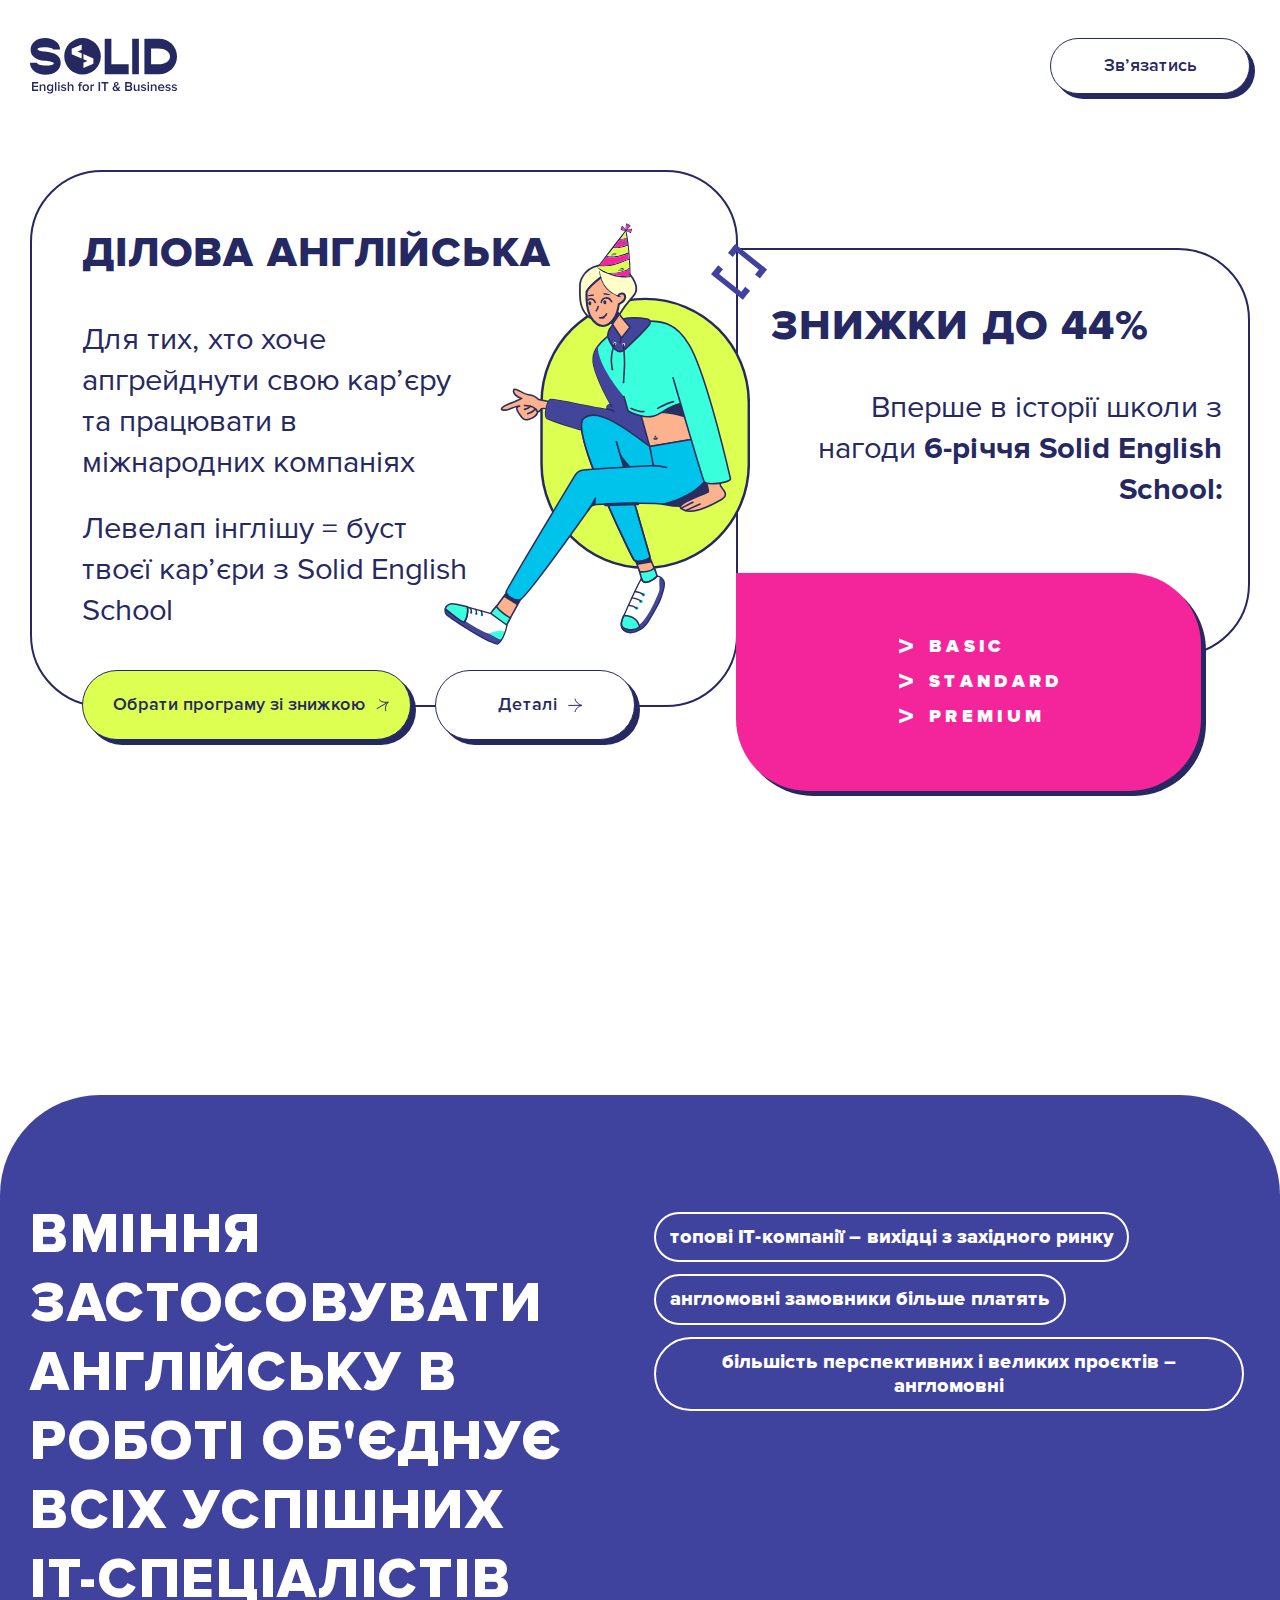
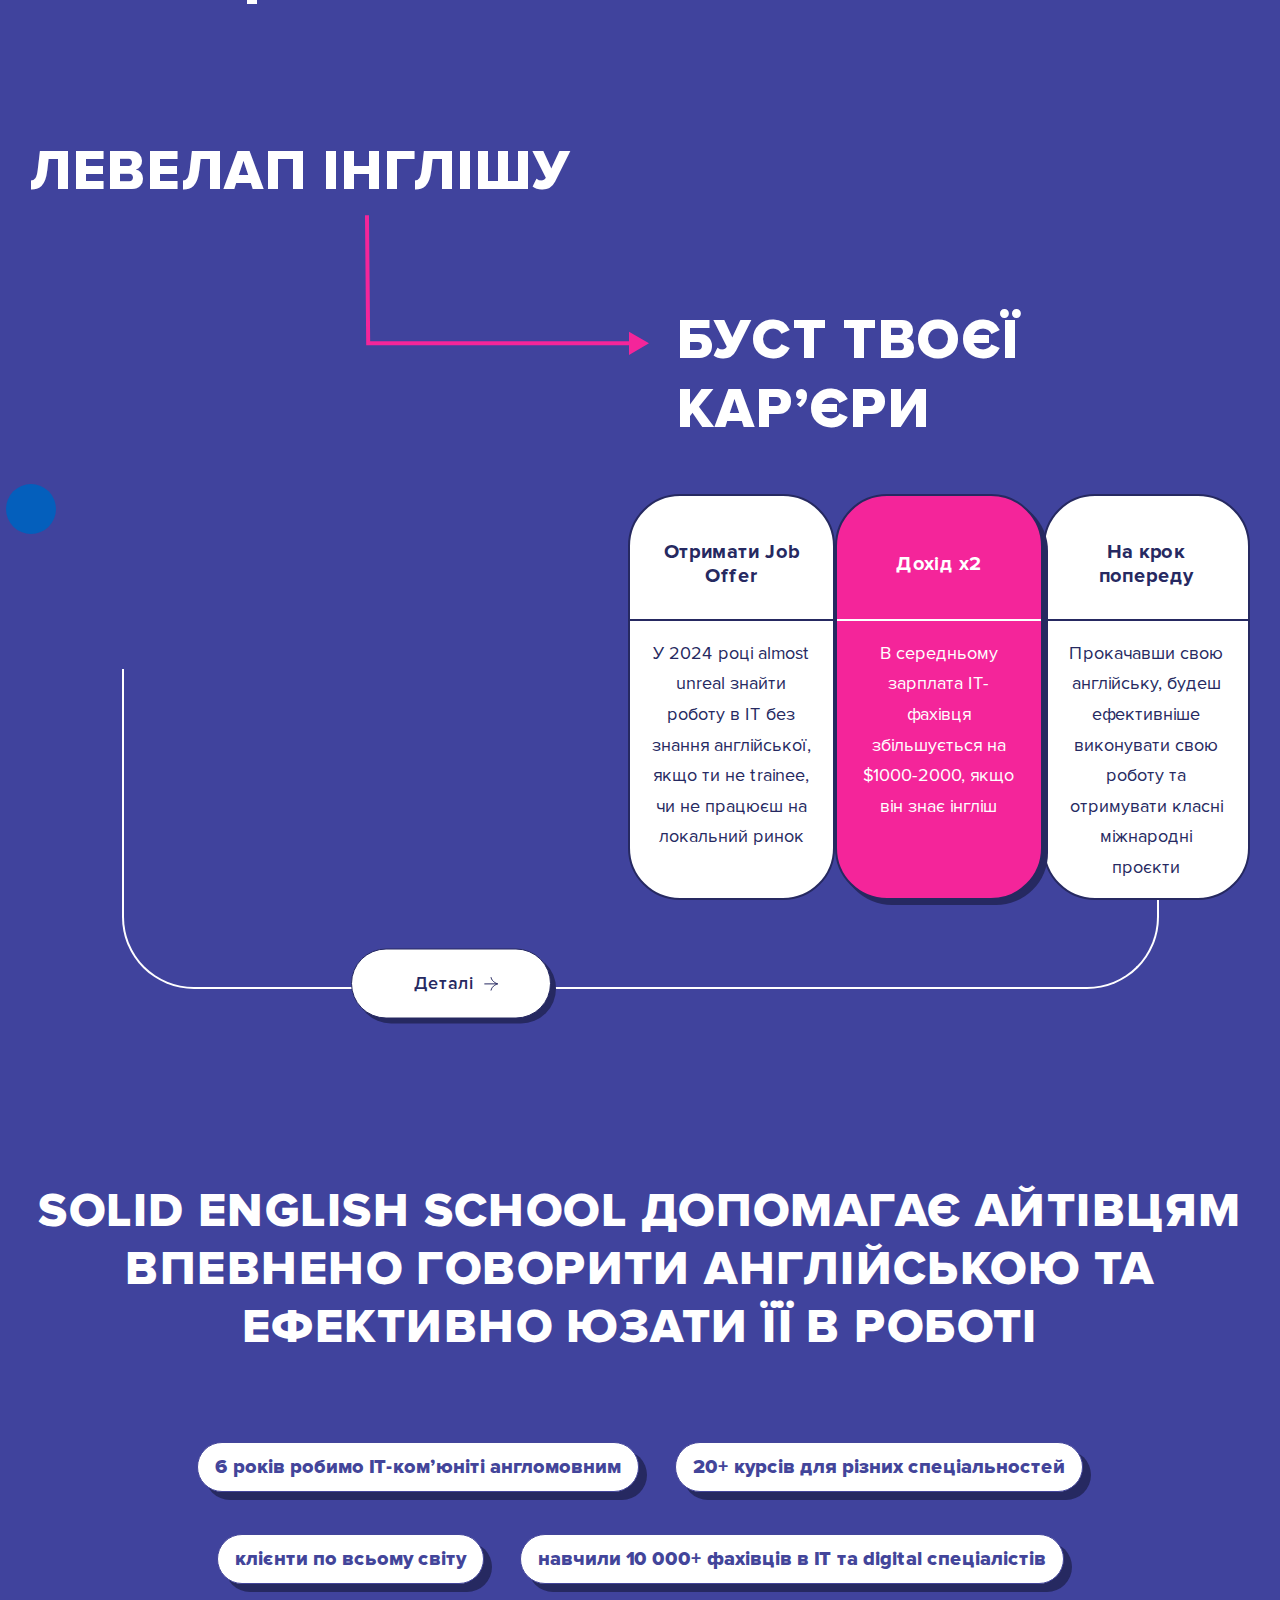
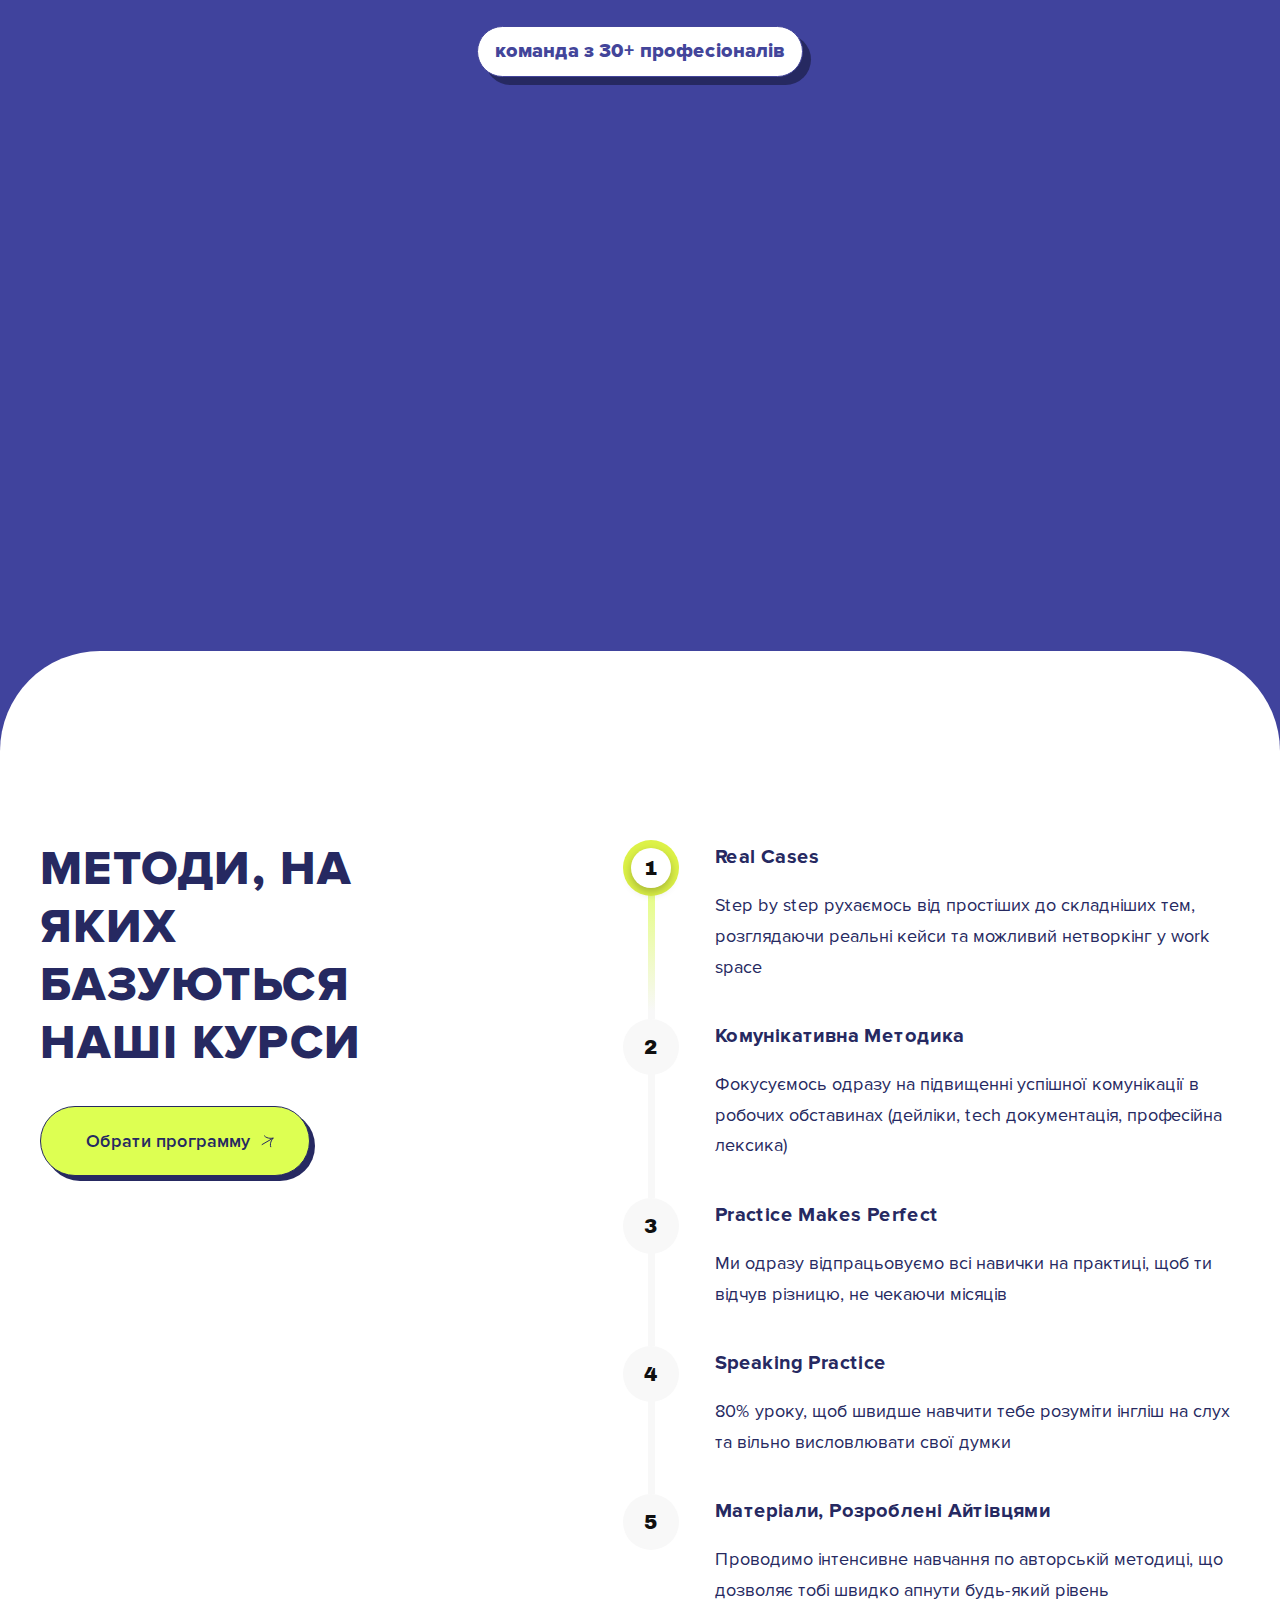
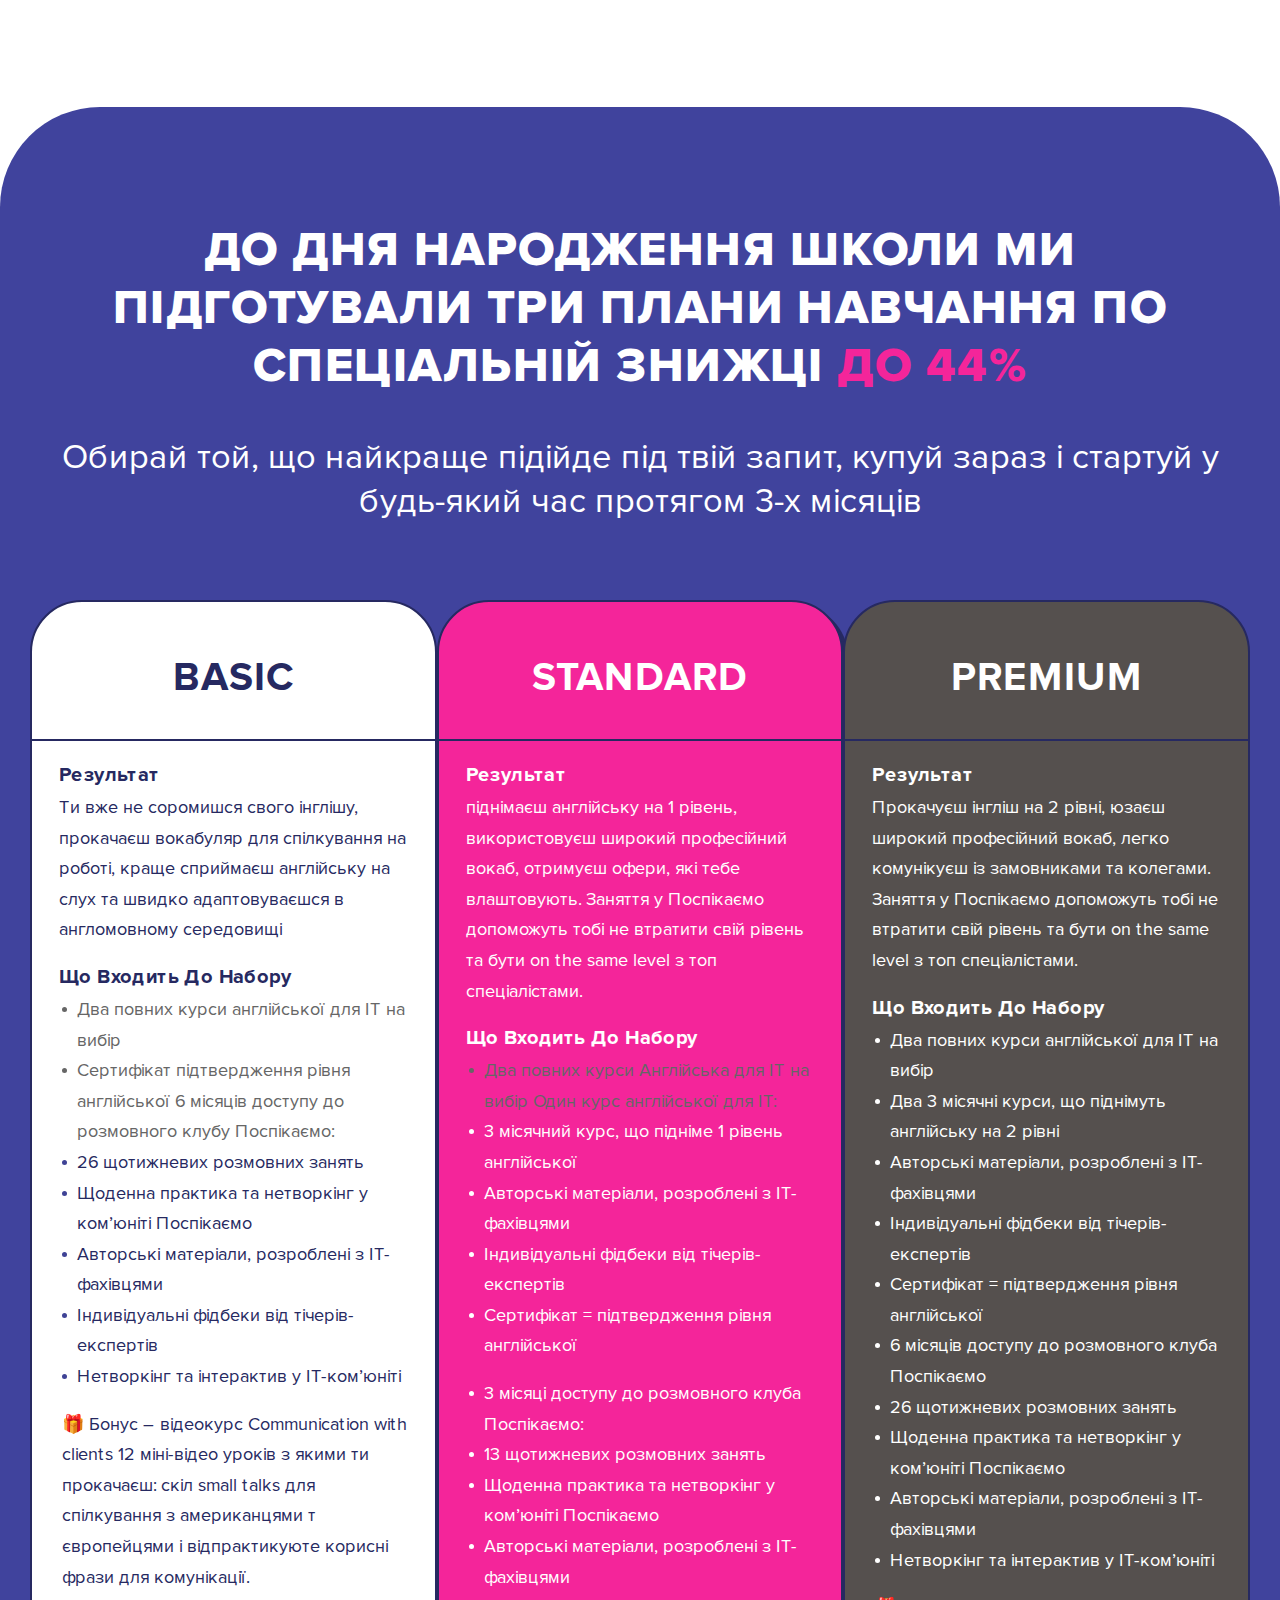
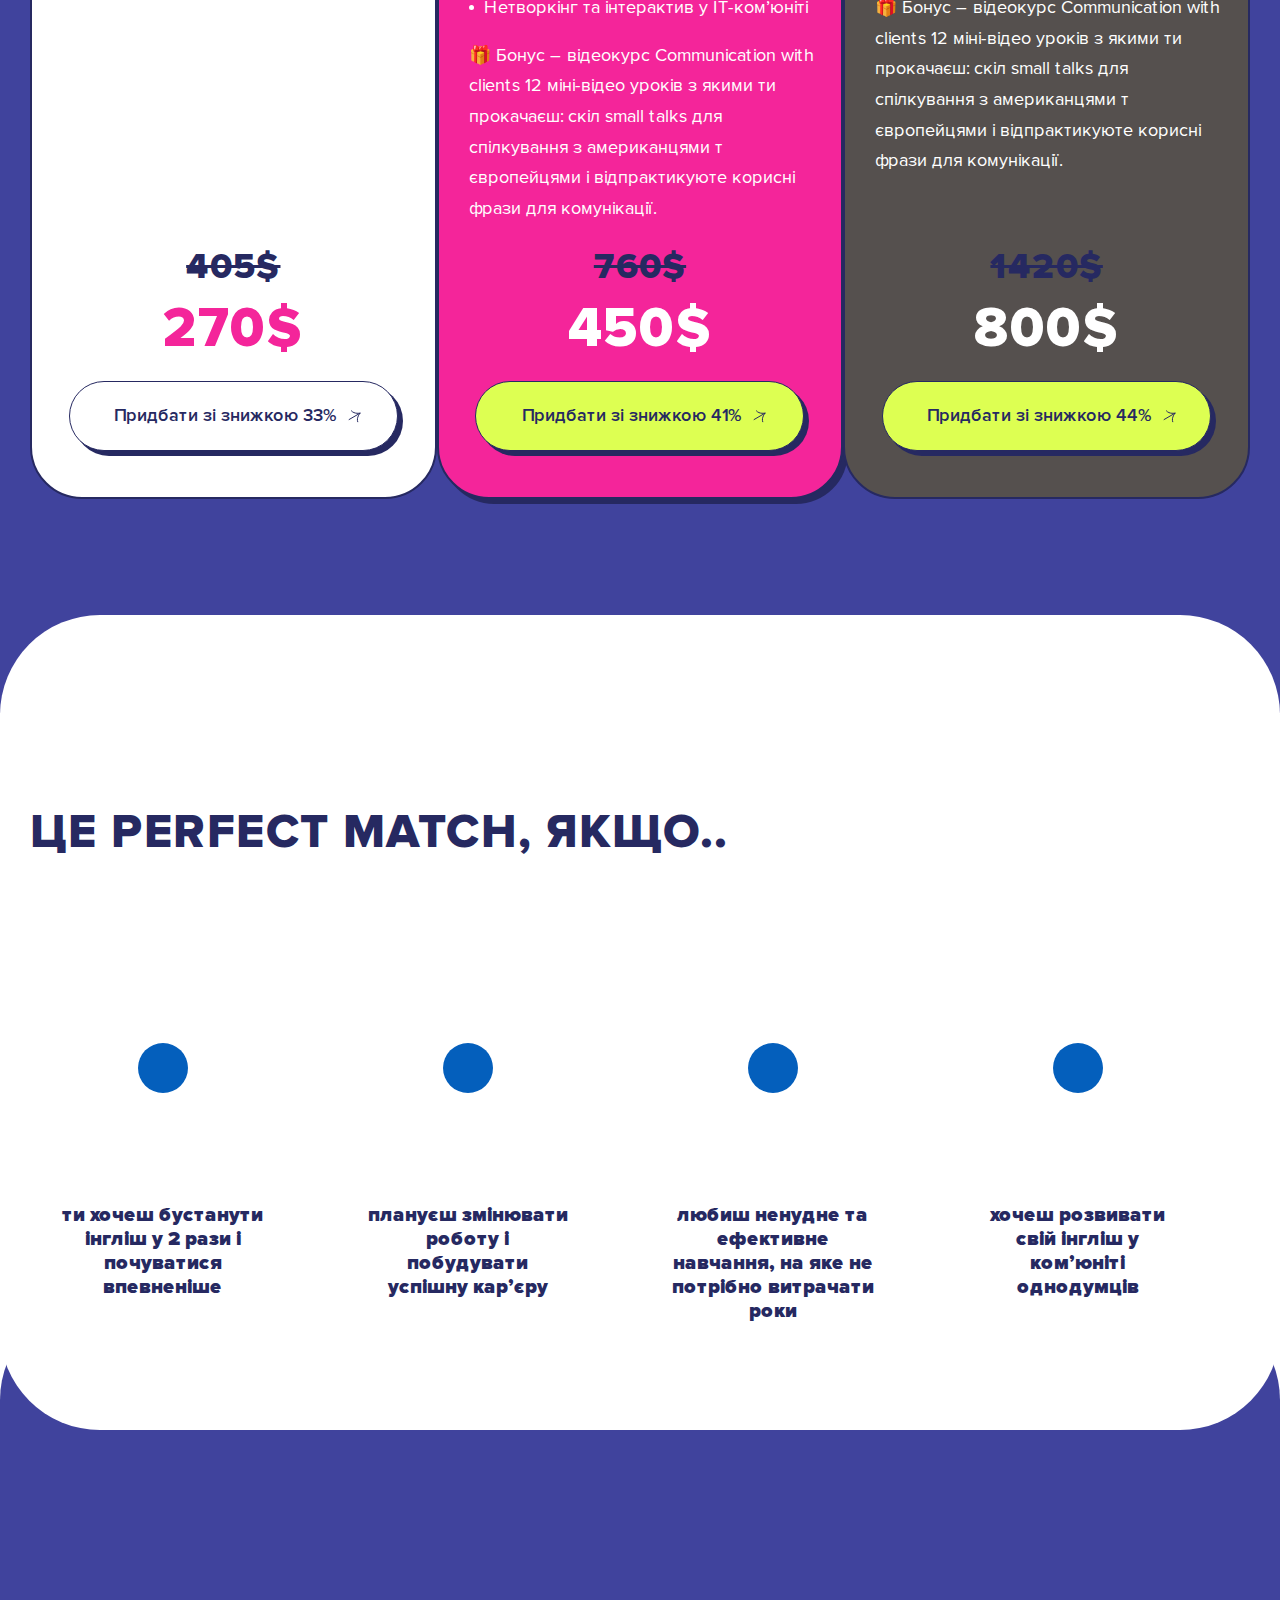
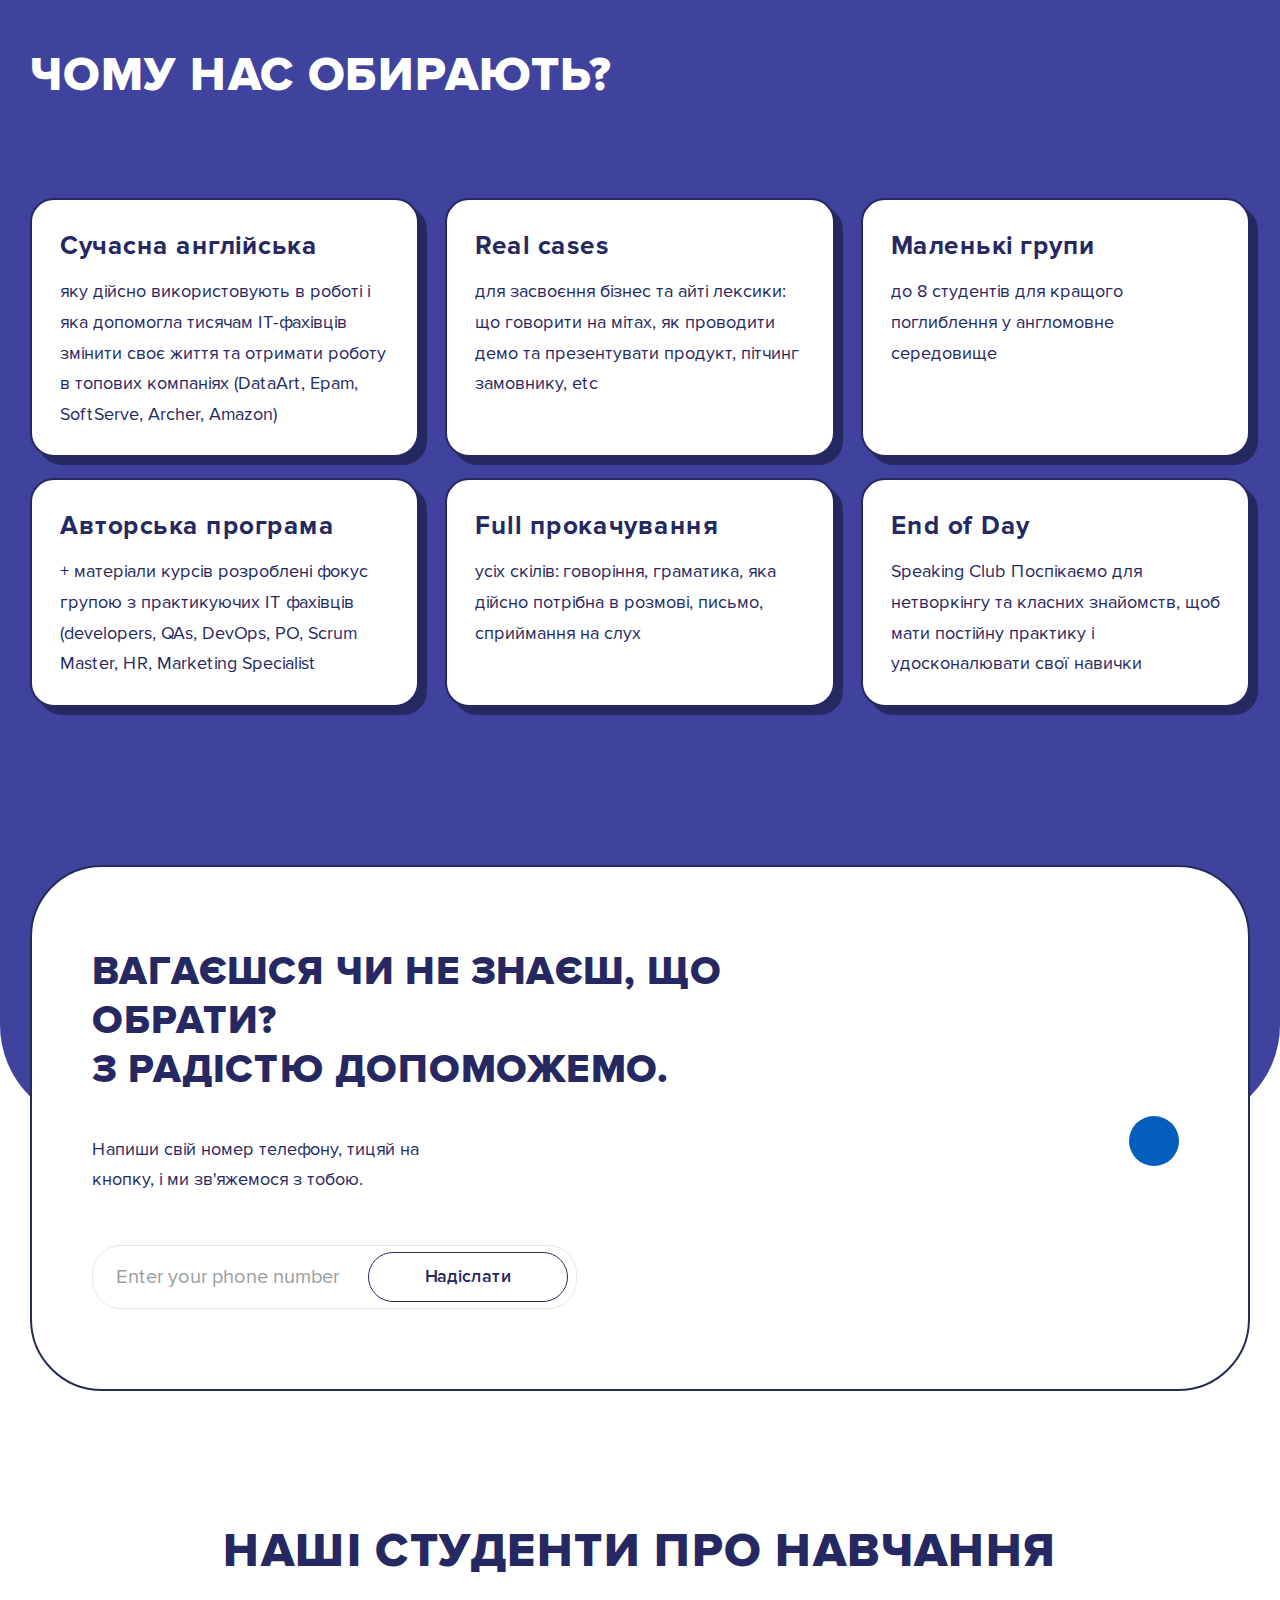
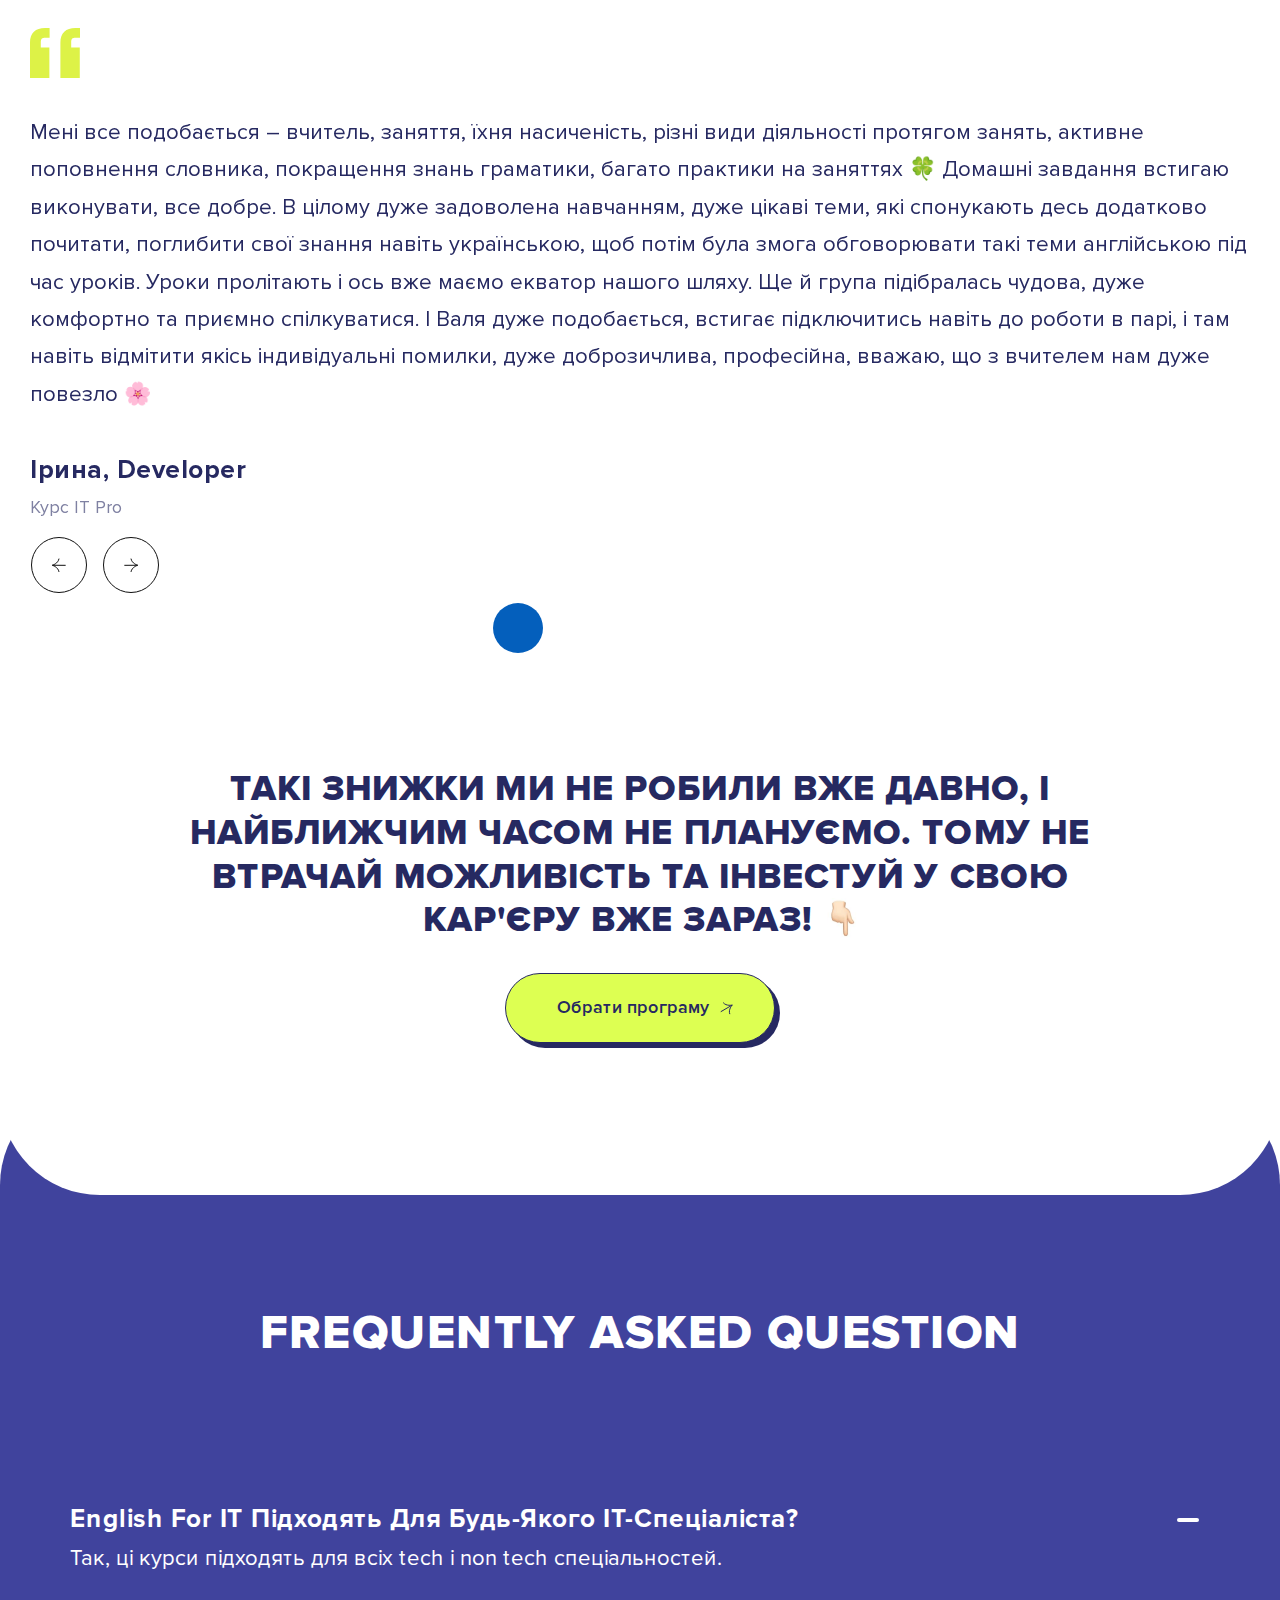
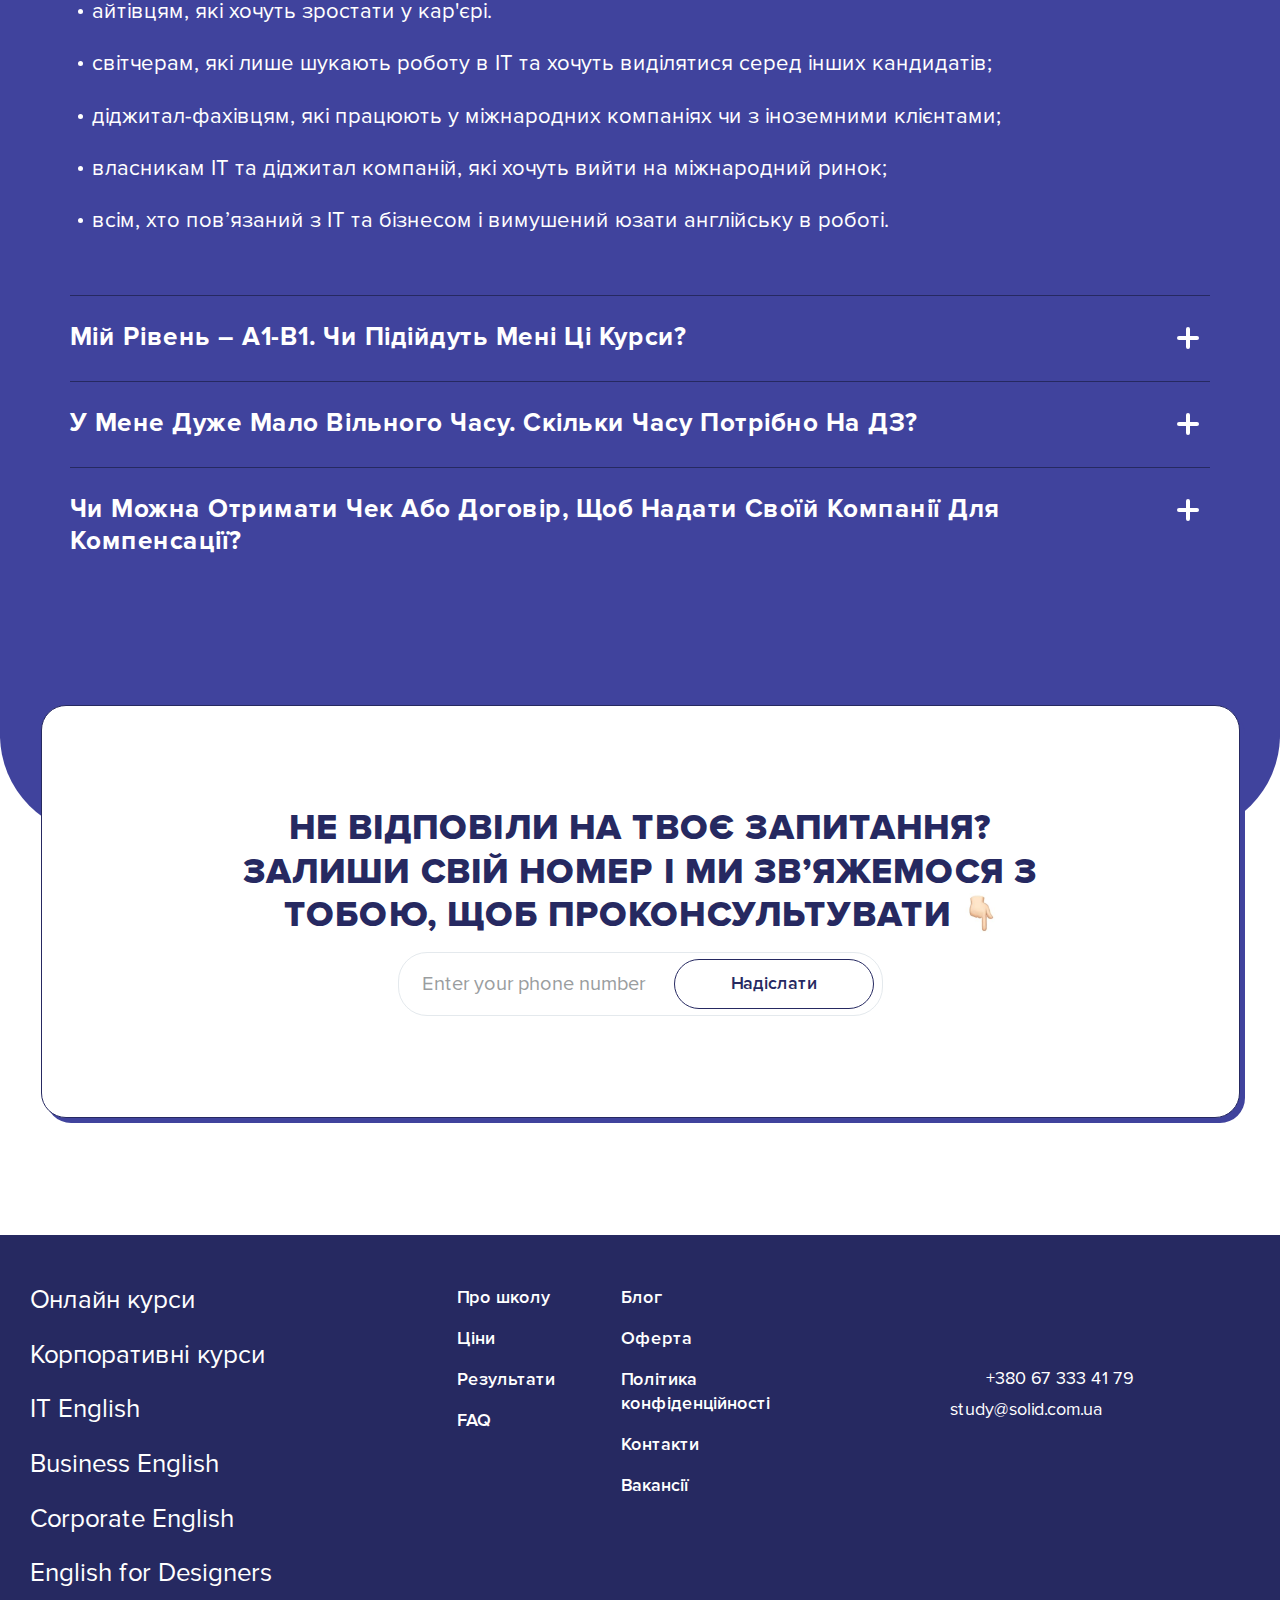
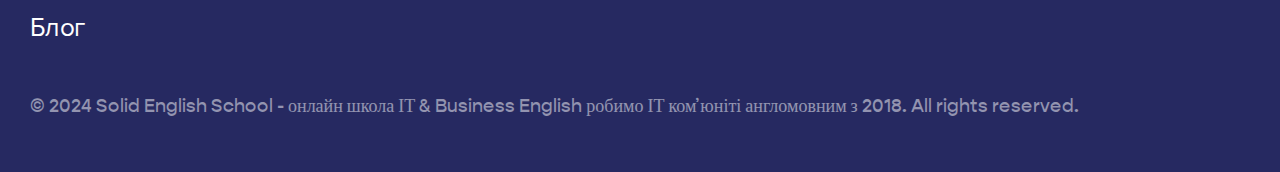
==== commit 75678032: "Add files via upload" ====
--- a/index.html
+++ b/index.html
@@ -4,9 +4,9 @@
    <meta charset="UTF-8">
    <meta http-equiv="X-UA-Compatible" content="IE=edge">
    <meta name="viewport" content="width=device-width, initial-scale=1.0">
-   <link rel="stylesheet" href="files/lazy-load-for-images/lazy-load-for-images.css?_v=20240712182451">
-   <link rel="stylesheet" href="files/swiper/css/swiper-bundle.min.css?_v=20240712182451">
-   <link rel="stylesheet" href="css/style.min.css?_v=20240712182451">
+   <link rel="stylesheet" href="files/lazy-load-for-images/lazy-load-for-images.css?_v=20240712235343">
+   <link rel="stylesheet" href="files/swiper/css/swiper-bundle.min.css?_v=20240712235343">
+   <link rel="stylesheet" href="css/style.min.css?_v=20240712235343">
    <!--<link rel="icon" type="image/svg+xml" href="favicon.svg">-->
    <title>Solid - English for IT & Business</title>
 </head>
@@ -92,7 +92,7 @@
                <div class="application-of-english__items">
                   <div class="application-of-english__item">
                      <div class="application-of-english__itemBlockImage desktop wrap-lazy-load-image">
-                        <img src="images/svg/application-of-english-illustrations.svg" alt="">
+                        <img src="images/svg/application-of-english-illustrations-two.svg" alt="">
                      </div>
                      <div class="application-of-english__itemBlockImage mobile-tablet wrap-lazy-load-image">
                         <img src="images/svg/first-screen-illustration-festive.svg" alt="">
@@ -714,15 +714,15 @@
 
    </div>
 
-   <script src="js/script.min.js?_v=20240712182451"></script>
-
-   <script src="files/lazy-load-for-images/lazy-load-for-images.js?_v=20240712182451"></script>
-   <script src="files/swiper/js/swiper-bundle.min.js?_v=20240712182451"></script>
-   <script src="files/swiper/js/init.js?_v=20240712182451"></script>
-
-   <script src="files/js/demo-for-form.js?_v=20240712182451"></script>
-
-   <!--<script src="files/js/jquery-3.6.1.min.js?_v=20240712182451"></script>-->
+   <script src="js/script.min.js?_v=20240712235343"></script>
+
+   <script src="files/lazy-load-for-images/lazy-load-for-images.js?_v=20240712235343"></script>
+   <script src="files/swiper/js/swiper-bundle.min.js?_v=20240712235343"></script>
+   <script src="files/swiper/js/init.js?_v=20240712235343"></script>
+
+   <script src="files/js/demo-for-form.js?_v=20240712235343"></script>
+
+   <!--<script src="files/js/jquery-3.6.1.min.js?_v=20240712235343"></script>-->
 
 </body>
 </html>--- a/css/style.min.css
+++ b/css/style.min.css
@@ -1 +1 @@
-@charset "UTF-8";@font-face{font-family:"Proxima Nova";src:url(../files/fonts/Proxima-Nova/ProximaNova-Light.woff) format("woff");font-weight:300;font-style:normal}@font-face{font-family:"Proxima Nova";src:url(../files/fonts/Proxima-Nova/ProximaNova-Light-Italic.woff) format("woff");font-weight:300;font-style:italic}@font-face{font-family:"Proxima Nova";src:url(../files/fonts/Proxima-Nova/ProximaNova-Regular.woff) format("woff");font-weight:400;font-style:normal}@font-face{font-family:"Proxima Nova";src:url(../files/fonts/Proxima-Nova/ProximaNova-Regular-Italic.woff) format("woff");font-weight:400;font-style:italic}@font-face{font-family:"Proxima Nova";src:url(../files/fonts/Proxima-Nova/ProximaNova-Semibold.woff) format("woff");font-weight:600;font-style:normal}@font-face{font-family:"Proxima Nova";src:url(../files/fonts/Proxima-Nova/ProximaNova-Bold.woff) format("woff");font-weight:700;font-style:normal}@font-face{font-family:"Proxima Nova";src:url(../files/fonts/Proxima-Nova/ProximaNova-Extrabold.woff) format("woff");font-weight:800;font-style:normal}@font-face{font-family:"Proxima Nova";src:url(../files/fonts/Proxima-Nova/ProximaNova-Black.woff) format("woff");font-weight:900;font-style:normal}@font-face{font-family:Gopher;src:url(../files/fonts/Gopher/Gopher-Regular.woff2) format("woff2");font-weight:400;font-style:normal}@font-face{font-family:Gopher;src:url(../files/fonts/Gopher/Gopher-Italic.woff2) format("woff2");font-weight:400;font-style:italic}@font-face{font-family:Gopher;src:url(../files/fonts/Gopher/Gopher-Medium.woff2) format("woff2");font-weight:500;font-style:normal}@font-face{font-family:Gopher;src:url(../files/fonts/Gopher/Gopher-Bold.woff2) format("woff2");font-weight:700;font-style:normal}@font-face{font-family:Gopher;src:url(../files/fonts/Gopher/Gopher-Black.woff2) format("woff2");font-weight:900;font-style:normal}@font-face{font-family:Gopher;src:url(../files/fonts/Gopher/Gopher-Heavy.woff2) format("woff2");font-weight:900;font-style:normal}@font-face{font-family:"Archivo Black";font-style:normal;font-weight:400;font-display:swap;src:url(../files/fonts/Archivo-Black/400/latin-ext.woff2) format("woff2");unicode-range:U+0100-02AF,U+0304,U+0308,U+0329,U+1E00-1E9F,U+1EF2-1EFF,U+2020,U+20A0-20AB,U+20AD-20C0,U+2113,U+2C60-2C7F,U+A720-A7FF}@font-face{font-family:"Archivo Black";font-style:normal;font-weight:400;font-display:swap;src:url(../files/fonts/Archivo-Black/400/latin.woff2) format("woff2");unicode-range:U+0000-00FF,U+0131,U+0152-0153,U+02BB-02BC,U+02C6,U+02DA,U+02DC,U+0304,U+0308,U+0329,U+2000-206F,U+2074,U+20AC,U+2122,U+2191,U+2193,U+2212,U+2215,U+FEFF,U+FFFD}@font-face{font-family:"JetBrains Mono";font-style:normal;font-weight:700;font-display:swap;src:url(../files/fonts/JetBrains-Mono/700/cyrillic-ext.woff2) format("woff2");unicode-range:U+0460-052F,U+1C80-1C88,U+20B4,U+2DE0-2DFF,U+A640-A69F,U+FE2E-FE2F}@font-face{font-family:"JetBrains Mono";font-style:normal;font-weight:700;font-display:swap;src:url(../files/fonts/JetBrains-Mono/700/cyrillic.woff2) format("woff2");unicode-range:U+0301,U+0400-045F,U+0490-0491,U+04B0-04B1,U+2116}@font-face{font-family:"JetBrains Mono";font-style:normal;font-weight:700;font-display:swap;src:url(../files/fonts/JetBrains-Mono/700/greek.woff2) format("woff2");unicode-range:U+0370-0377,U+037A-037F,U+0384-038A,U+038C,U+038E-03A1,U+03A3-03FF}@font-face{font-family:"JetBrains Mono";font-style:normal;font-weight:700;font-display:swap;src:url(../files/fonts/JetBrains-Mono/700/vietnamese.woff2) format("woff2");unicode-range:U+0102-0103,U+0110-0111,U+0128-0129,U+0168-0169,U+01A0-01A1,U+01AF-01B0,U+0300-0301,U+0303-0304,U+0308-0309,U+0323,U+0329,U+1EA0-1EF9,U+20AB}@font-face{font-family:"JetBrains Mono";font-style:normal;font-weight:700;font-display:swap;src:url(../files/fonts/JetBrains-Mono/700/latin-ext.woff2) format("woff2");unicode-range:U+0100-02AF,U+0304,U+0308,U+0329,U+1E00-1E9F,U+1EF2-1EFF,U+2020,U+20A0-20AB,U+20AD-20C0,U+2113,U+2C60-2C7F,U+A720-A7FF}@font-face{font-family:"JetBrains Mono";font-style:normal;font-weight:700;font-display:swap;src:url(../files/fonts/JetBrains-Mono/700/latin.woff2) format("woff2");unicode-range:U+0000-00FF,U+0131,U+0152-0153,U+02BB-02BC,U+02C6,U+02DA,U+02DC,U+0304,U+0308,U+0329,U+2000-206F,U+2074,U+20AC,U+2122,U+2191,U+2193,U+2212,U+2215,U+FEFF,U+FFFD}*,::after,::before{box-sizing:border-box;margin:0;padding:0}button{background:0 0;border:none;cursor:pointer}img,picture{height:auto;max-width:100%;vertical-align:top}/*! normalize.css v8.0.1 | MIT License | github.com/necolas/normalize.css */html{line-height:1.15;-webkit-text-size-adjust:100%}body{margin:0}main{display:block}h1{font-size:2em;margin:.67em 0}hr{box-sizing:content-box;height:0;overflow:visible}pre{font-family:monospace,monospace;font-size:1em}a{background-color:transparent}abbr[title]{border-bottom:none;text-decoration:underline;-webkit-text-decoration:underline dotted;text-decoration:underline dotted}b,strong{font-weight:700}code,kbd,samp{font-family:monospace,monospace;font-size:1em}small{font-size:80%}sub,sup{font-size:75%;line-height:0;position:relative;vertical-align:baseline}sub{bottom:-.25em}sup{top:-.5em}img{border-style:none}button,input,optgroup,select,textarea{font-family:inherit;font-size:100%;line-height:1.15;margin:0}button,input{overflow:visible}button,select{text-transform:none}[type=button],[type=reset],[type=submit],button{-webkit-appearance:button}[type=button]::-moz-focus-inner,[type=reset]::-moz-focus-inner,[type=submit]::-moz-focus-inner,button::-moz-focus-inner{border-style:none;padding:0}[type=button]:-moz-focusring,[type=reset]:-moz-focusring,[type=submit]:-moz-focusring,button:-moz-focusring{outline:1px dotted ButtonText}fieldset{padding:.35em .75em .625em}legend{box-sizing:border-box;color:inherit;display:table;max-width:100%;padding:0;white-space:normal}progress{vertical-align:baseline}textarea{overflow:auto}[type=checkbox],[type=radio]{box-sizing:border-box;padding:0}[type=number]::-webkit-inner-spin-button,[type=number]::-webkit-outer-spin-button{height:auto}[type=search]{-webkit-appearance:textfield;outline-offset:-2px}[type=search]::-webkit-search-decoration{-webkit-appearance:none}::-webkit-file-upload-button{-webkit-appearance:button;font:inherit}details{display:block}summary{display:list-item}template{display:none}[hidden]{display:none}body,html{height:100%}.wrapper{display:flex;flex-direction:column;min-height:100vh;overflow:hidden}main.main{flex:1;margin-top:0!important;padding-top:150px}body.lock-scroll{overflow:hidden}body{background-color:#fff;color:#262961;font-family:"Proxima Nova",sans-serif;font-size:18px;font-style:normal;font-weight:400;line-height:30.6px;margin:0}body._lock{overflow:hidden}body p strong{font-weight:700}.n_container{margin-left:auto;margin-right:auto;max-width:1370px;padding-left:30px;padding-right:30px}.n_sec-title{font-size:48px;line-height:normal;font-weight:800;letter-spacing:.03em;margin:0;text-transform:uppercase}h1,h2,h3,h4,h5,h6{font-weight:700}.n_object-fit{left:0;height:100%;-o-object-fit:cover;object-fit:cover;position:absolute;top:0;width:100%;z-index:1}.n_btn{align-items:center;background-color:#fff;border:1px solid #262961;border-radius:100px;box-shadow:5px 5px 0 0 #262961;cursor:pointer;display:flex;justify-content:center;font-size:18px;font-weight:600;line-height:19.76px;height:70px;min-width:270px;padding:0 40px 0 25px;transition:all .3s ease 0s;text-align:center}.n_btn span{position:relative}.n_btn span::after{content:url("data:image/svg+xml;charset=UTF-8,%3csvg width='21' height='20' viewBox='0 0 21 20' fill='none' xmlns='http://www.w3.org/2000/svg'%3e%3cpath d='M7.1679 4.48787C10.3896 8.40133 16.2747 6.92804 16.2747 6.92804M16.2747 6.92804C16.2747 6.92804 12.0563 11.2881 13.8346 16.0349M16.2747 6.92804L4.75941 13.6496' stroke='%23262961' stroke-linejoin='bevel'/%3e%3c/svg%3e");position:absolute;right:-28px;top:50%;transition:.3s;transform:translateY(-40%)}.block{margin-left:auto;margin-right:auto;width:1140.75px;max-width:100%}.block__item{padding-bottom:19px;padding-top:14px;transition:.3s ease 0s}.block__item.item-active{padding-bottom:0}.block__title{border:none;color:#fff;cursor:pointer;font-size:26px;font-weight:700;line-height:normal;letter-spacing:.02em;position:relative;text-align:left;transition:.3s ease 0s;text-transform:capitalize;width:100%}.block__content{color:#fff;margin-top:-4px;padding-bottom:21px;padding-top:0;overflow:hidden;transition:.3s ease 0s}.block__content p{font-size:22px;font-weight:400;line-height:37.4px;margin:0;text-align:left}.block__text{overflow:hidden}.block__text p{margin-bottom:12px!important;transition:.3s ease 0s}.block__text p:last-child{margin-bottom:0!important;transition:.3s ease 0s}.block__text ol,.block__text ul{margin-bottom:15px;margin-top:15px}.block__text ol li,.block__text ul li{font-size:22px;font-weight:400;line-height:37.4px;list-style-position:inside}.block__text ol li:not(:last-child),.block__text ul li:not(:last-child){margin-bottom:15px}.block__text ul li{list-style:none;padding-left:22px;position:relative}.block__text ul li::before{background-color:#fff;border-radius:50%;content:"";display:block;height:5px;left:8px;position:absolute;top:16px;width:5px}.block__text ol li{padding-left:3px}.block._init .block__item:not(:last-child){border-bottom:1px solid #262961}.block._init .block__title{padding-bottom:9px;padding-right:58px;padding-top:11px;position:relative}.block._init .block__title._active:after{opacity:0}.block._init .block__title::before,.block._init .block__title:after{background-color:#fff;border-radius:8px;content:"";display:block;position:absolute;transition:.3s ease 0s}.block._init .block__title:after{height:22px;right:20px;top:17px;width:4.2px}.block._init .block__title::before{height:4.2px;right:11px;top:26px;width:22px}body.lock{overflow:hidden}.popup{background-color:rgba(0,0,0,.6);color:#fff;height:100%;left:0;opacity:0;position:fixed;transition:all .6s ease 0s;top:0;overflow-y:auto;overflow-x:hidden;visibility:hidden;width:100%;z-index:105}.popup.open{opacity:1;visibility:visible}.popup__body{align-items:center;display:flex;justify-content:center;min-height:100vh;padding-bottom:50px;padding-right:50px;padding-left:50px;padding-top:50px}.popup__content{background-color:#fff;border-radius:25.48px;border:2px solid #262961;box-shadow:10px 10px 0 0 #262961;max-width:100%;position:relative;width:1227px}.popup__content-image{padding:0!important}.popup__content-image img{max-width:100%;vertical-align:top}.popup__close{background-color:#3affdc;border-radius:50px;display:block;font-size:0;height:24.69px;width:24.69px}.popup__head{background-color:#262961;border-top-left-radius:20px;border-top-right-radius:20px;padding:17px 24px 14px}.popup .content{color:#262961;padding:50px 94px 72px}.popup .content .wrap-price{align-items:flex-end;display:flex;flex-direction:column;margin-left:auto}.popup .content .wrap-price .price{color:#f4259a;font-size:56px;font-weight:800;line-height:normal;margin:-8px 0 -8px;text-align:right}.popup .content .wrap-price .price.discount{color:#262961;font-size:36px;letter-spacing:.03em;text-decoration:line-through}.popup .content h3{margin:0}.popup .content p{margin:9px 0 35px;max-width:380px}.popup .content form input:not([type=submit]){border:1px solid #e4e9ed;border-radius:29px;display:table;height:64px;font-size:20px;font-weight:400;line-height:28px;margin-bottom:16px;padding:18px 24px;width:485px;max-width:100%}.popup .content form input:not([type=submit]):focus{outline:1px solid #262961}.popup .content form button[type=submit],.popup .content form input[type=submit]{border:1px solid #262961;border-radius:100px;height:49px;font-size:18px;font-weight:600;line-height:19.76px;margin-top:18px;padding:0 12px;text-align:center;width:200px}a{color:inherit;transition:color .3s;text-decoration:none}.img-loaded .sk-spinner-pulse{display:none!important;opacity:0!important}.header{background-color:#fff;left:0;position:fixed;right:0;top:0;z-index:12}.header.n_scroll .n_container{height:82px}.header .n_container{align-items:center;display:flex;height:132px;max-width:1610px;transition:height .3s}.header__blockLogo{height:56px;width:148px}.header__blockLogo img{max-height:100%;max-width:100%}.header__left,.header__right{width:50%}.header__right{display:flex}.header .n_btn{display:inline-flex;justify-content:center;height:56px;margin:0 0 0 auto;min-width:200px;padding-left:20px;padding-right:20px;text-align:center}.first-screen{padding-bottom:388px}.first-screen .n_container{max-width:1370px;position:relative}.first-screen__blockLeft,.first-screen__blockRight{background-color:#fff;border:2px solid #262961;border-radius:72px;z-index:0}.first-screen__blockLeft p,.first-screen__blockRight p{margin-bottom:24px;position:relative;z-index:5;font-size:32.4px;line-height:42.72px}.first-screen__blockLeft{padding:79px 50px 63px;position:relative}.first-screen__blockLeft .n_sec-title{margin-bottom:42px}.first-screen__blockLeft p{max-width:82%}.first-screen__blockRight{padding:77px 2% 143px calc(3% - 5px);max-width:calc(40.8% - 4px)}.first-screen__blockRight .n_sec-title,.first-screen__blockRight p{position:relative;z-index:3}.first-screen__blockRight .n_sec-title{margin-bottom:36px}.first-screen__blockRight p{max-width:515px;margin-left:-3px;text-align:right}.first-screen__blockList{background-color:#f4259a;box-shadow:5px 5px 0 0 #262961;bottom:0;left:-2px;max-width:100%;position:absolute;transform:translateY(137px)}.first-screen__blockList ul{margin-left:0;padding-left:0}.first-screen__blockList ul li{align-items:center;color:#fff!important;list-style:none;display:flex;font-size:18px;font-weight:900;line-height:21.92px;letter-spacing:.24em;margin:13px 0;text-transform:uppercase}.first-screen__blockList ul li::before{content:url("data:image/svg+xml;charset=UTF-8,%3csvg width='14' height='16' viewBox='0 0 14 16' fill='none' xmlns='http://www.w3.org/2000/svg'%3e%3cpath d='M14 9.9898L0 15.5V11.6735L10.3451 8.03061L0 4.32653V0.5L14 6.0102V9.9898Z' fill='white'/%3e%3c/svg%3e");margin-right:16px;position:relative;top:2px}.first-screen__blockList ul li a{color:inherit}.first-screen .n_sec-title{font-size:45px}.first-screen__wrap-buttons{bottom:0;position:absolute;transform:translateY(50%)}.first-screen__wrap-buttons .n_btn{display:inline-flex;justify-content:center}.first-screen__wrap-buttons .n_btn.bg-color{background-color:#ddff52;margin-right:19px;min-width:329px}.first-screen__wrap-buttons .n_btn.another-icon{min-width:200px}.first-screen__wrap-buttons .n_btn.another-icon span::after{content:url(../images/svg/arrow-right.svg);transition:0s}.first-screen__illustration-small{pointer-events:none;top:78px;position:absolute;-webkit-user-select:none;-moz-user-select:none;user-select:none}.first-screen__illustration-big{max-width:68%;pointer-events:none;position:absolute;left:0;top:calc(100% + 14px);transform:translate(-70%,-40%);-webkit-user-select:none;-moz-user-select:none;user-select:none;z-index:2}.section{margin-left:auto;margin-right:auto;max-width:1920px}.application-of-english{padding-top:105px;position:relative;z-index:0}.application-of-english .n_container{max-width:1376px;position:relative;z-index:1}.application-of-english::before{background-color:#40439d;border-radius:100px 100px 0 0;bottom:0;content:"";left:0;height:100%;position:absolute;right:0;top:0;width:100%;z-index:0}.application-of-english .n_sec-title{color:#fff}.application-of-english .wrap-title .n_sec-title,.application-of-english__columns .n_sec-title{font-size:56px;line-height:normal}.application-of-english .wrap-title .wrap-info-labels .info-label{border:2px solid #fff;border-radius:48px;color:#fff!important;display:inline-block;font-size:20px;font-weight:800;line-height:24.36px;margin:6px;padding:11px 14px 11px 14px;text-align:center}.application-of-english .wrap-title .wrap-info-labels .info-label p{margin:0}.application-of-english__columns{display:flex;flex-wrap:wrap;margin-bottom:50px;margin-top:123px}.application-of-english__column{width:100%}.application-of-english__column h2.n_sec-title{background-color:#40439d;line-height:normal;position:relative}.application-of-english__column h2.n_sec-title img{left:-28px;position:absolute;transform:translate(-100%,-65%);top:0}.application-of-english__items{margin-left:auto;margin-right:auto;max-width:1410px}.application-of-english__item{position:relative;width:100%;z-index:1}.application-of-english__itemBlockImage{max-width:90%}.application-of-english__itemBlockImage.mobile-tablet{margin-bottom:-160px;max-width:400px;margin-top:-50px}.application-of-english__itemBlockImage.mobile-tablet img{left:50%;position:relative;transform:translateX(-50%)}.application-of-english__itemBlocks{display:flex;flex-wrap:wrap}.application-of-english__itemBlock{background-color:#fff;border:2px solid #262961;border-radius:52px;padding-bottom:15px;width:33.3333%}.application-of-english__itemBlock.bg-color{background-color:#f4259a;box-shadow:5px 5px 0 0 #262961;color:#fff;position:relative;z-index:1}.application-of-english__itemBlock.bg-color .application-of-english__itemBlockHead{border-bottom-color:#fff}.application-of-english__itemBlockHead{align-items:center;border-bottom:2px solid #262961;display:flex;justify-content:center;margin-bottom:17px;padding:44px 15px 31px}.application-of-english__itemBlockHead h3{font-size:20px;line-height:normal;letter-spacing:.02em;margin:0;text-align:center}.application-of-english__itemBlock p{margin-left:auto;margin-right:auto;max-width:194px;padding-left:15px;padding-right:15px;text-align:center}.application-of-english__item.bottom{border:2px solid #fff;border-top:none;border-radius:0 0 72px 72px;display:flex;justify-content:center;height:320px;margin:-231px auto 0;max-width:1216px;position:relative;z-index:0}.application-of-english__item.bottom .n_btn{display:inline-flex;justify-content:center;margin-top:auto;min-width:200px;position:relative;transform:translateY(45%);z-index:1}.application-of-english__item.bottom .n_btn span::after{content:url(../images/svg/arrow-right.svg);transition:0s}.application-of-english__item.bottom img{bottom:0;left:50%;position:absolute;right:0;transform:translateX(-50%)}.section-two{padding-bottom:670px;padding-top:193px;position:relative}.section-two .n_sec-title{margin-left:auto;margin-right:auto;max-width:1221px;text-align:center}.section-two__labels{display:flex;flex-wrap:wrap;justify-content:center;margin-top:65px}.section-two__label{background-color:#fff;border:1px solid #43459a;box-shadow:8px 8px 0 0 #262961;border-radius:100px;color:#43459a!important;font-size:20px;font-weight:800;line-height:24.36px;margin:21px 18px;padding:12px 17px;text-align:center}.section-two__blockIllustration{bottom:0;left:0;padding-bottom:100px;pointer-events:none;position:absolute;right:0;-webkit-user-select:none;-moz-user-select:none;user-select:none}.section-two__blockIllustration img{bottom:0;left:calc(50% - 3px);max-width:65%;position:relative;transform:translateX(-50%)}.section-two__blockIllustrations{bottom:0;left:0;padding-bottom:100px;pointer-events:none;position:absolute;right:0;-webkit-user-select:none;-moz-user-select:none;user-select:none;z-index:0}.section-two__blockIllustrations img{bottom:0;left:calc(47% - 7px);max-width:90%;position:relative;transform:translateX(-50%)}.methods{margin-top:-100px;padding-bottom:101px;padding-top:189px;position:relative;z-index:0}.methods::before{background-color:#fff;border-radius:100px 100px 0 0;bottom:0;content:"";left:0;height:100%;position:absolute;right:0;top:0;width:100%;z-index:1}.methods .n_container{max-width:1260px;position:relative;z-index:1}.methods__item{width:100%}.methods__item .n_btn{background-color:#ddff52;display:inline-flex;margin-top:34px}.methods__list{counter-reset:section}.methods__listItem{overflow:hidden;position:relative}.methods__listItem:not(:last-child){padding-bottom:37px}.methods__listItem .circle{background-color:#fff;border-radius:50%;box-shadow:0 4px 10px 0 rgba(0,0,0,.2509803922);font-size:0;height:40px;left:8px;position:absolute;top:8px;width:40px;z-index:1}.methods__listItem .circle::after{color:#101010;content:"1";left:50%;font-family:"Archivo Black";font-size:20px;font-weight:400;line-height:28px;position:absolute;transform:translate(-50%,-50%);top:50%;z-index:3}.methods__listItem:nth-child(1)::before{background-color:#ddf247}.methods__listItem:nth-child(1)::after{background:linear-gradient(180deg,#ddff52 0,#f8f8f8 95.07%);content:"";display:block;height:100%;left:25px;position:absolute;top:1px;width:7px;z-index:0}.methods__listItem:last-child::after{background:#fff;content:"";display:block;height:100%;left:25px;position:absolute;top:1px;width:7px;z-index:0}.methods__listItem::before{align-items:center;background-color:#f8f8f8;border-radius:50%;color:#101010;counter-increment:section;content:counter(section);font-family:"Archivo Black";font-size:20px;font-weight:400;line-height:28px;display:flex;justify-content:center;height:56px;left:0;position:absolute;top:0;width:56px;z-index:1}.methods__listItem::after{background-color:#f8f8f8;content:"";display:block;height:100%;left:25px;position:absolute;top:1px;width:7px;z-index:0}.methods__listItem h3{font-size:20px;line-height:34px;letter-spacing:.02em;margin:0 0 16px;text-transform:capitalize}.methods__listItem h3,.methods__listItem p{margin-left:92px}.three-plans{padding-bottom:246px;padding-top:114px;position:relative;z-index:0}.three-plans::before{background-color:#40439d;border-radius:100px 100px 0 0;bottom:0;content:"";left:0;height:100%;position:absolute;right:0;top:0;width:100%;z-index:-1}.three-plans .n_sec-title,.three-plans p{color:#fff;display:table;margin:0 auto;margin-right:auto;max-width:1211px;text-align:center}.three-plans .n_sec-title span{color:#f4259a}.three-plans p{font-size:34.4px;line-height:44.72px;margin-top:40px}.three-plans__items{margin-top:76px}.three-plans__itemBlock{background-color:#fff;border:2px solid #262961;border-radius:52px}.three-plans__itemBlock.bg-color-bright-pink,.three-plans__itemBlock.bg-color-dark-grey{background-color:#f4259a;box-shadow:5px 5px 0 0 #262961;color:#fff}.three-plans__itemBlock.bg-color-bright-pink p,.three-plans__itemBlock.bg-color-dark-grey p{color:#fff}.three-plans__itemBlock.bg-color-bright-pink ul li::before,.three-plans__itemBlock.bg-color-dark-grey ul li::before{background-color:#fff}.three-plans__itemBlock.bg-color-bright-pink .price:not(.discount),.three-plans__itemBlock.bg-color-dark-grey .price:not(.discount){color:#fff}.three-plans__itemBlock.bg-color-bright-pink .n_btn,.three-plans__itemBlock.bg-color-dark-grey .n_btn{background-color:#ddff52;color:#262961}.three-plans__itemBlock.bg-color-dark-grey{background-color:#55504e;box-shadow:none!important}.three-plans__item:nth-child(1) .three-plans__itemBlock,.three-plans__item:nth-child(3) .three-plans__itemBlock{height:100%}.three-plans__item:nth-child(2) .three-plans__itemBlock{height:calc(100% + 43px)}.three-plans__itemHead{border-bottom:2px solid #262961;padding:51px 20px 37px}.three-plans__itemHead h3{font-size:40px;line-height:normal;letter-spacing:.02em;margin:0;text-align:center}.three-plans__itemContent{padding:22px 27px}.three-plans__itemContent h4{font-size:20px;line-height:normal;letter-spacing:.02em;margin:0 0 5px}.three-plans__itemContent p{color:#262961;font-size:18px;font-weight:400;line-height:30.6px;text-align:left;margin:0!important}.three-plans__itemContent h5{font-size:20px;line-height:normal;letter-spacing:.02em;margin:20px 0 5px;text-transform:capitalize}.three-plans__itemContent ul{margin-left:0;padding-left:3px}.three-plans__itemContent ul li{list-style:none;padding-left:15px;position:relative}.three-plans__itemContent ul li::before{background-color:#3f4396;border-radius:50px;content:"";display:block;height:5px;left:0;position:absolute;top:13px;width:5px}.three-plans__itemContent ul li.bonus{margin-top:17px}.three-plans__itemContent ul li.bonus:not(.no-circle){padding-left:0}.three-plans__itemContent ul li.bonus:not(.no-circle)::before{display:none}.three-plans__itemContent ul li.grey{color:#666}.three-plans__itemContent ul li.grey::before{background-color:#666}.three-plans__itemBottom{margin-top:auto;padding-bottom:46px;padding-top:0}.three-plans__itemBottom p{color:#f4259a;font-size:56px;font-weight:800;line-height:normal;letter-spacing:.03em;margin:0 auto;text-align:center}.three-plans__itemBottom p.discount{color:#262961;font-size:36px;margin-bottom:5px;text-decoration:line-through}.three-plans__itemBottom .n_btn{justify-content:center;margin:18px auto 0;width:329px;max-width:100%}.perfect-match{margin-bottom:-130px;margin-top:-130px;padding-bottom:107px;padding-top:188px;position:relative;z-index:1}.perfect-match::before{background-color:#fff;border-radius:100px;bottom:0;content:"";left:0;height:100%;position:absolute;right:0;top:0;width:100%;z-index:-1}.perfect-match__items{margin-top:82px}.perfect-match__blockImage{height:250px;margin-bottom:10px;position:relative}.perfect-match__blockImage.note img{height:auto;left:50%;min-width:96%;position:absolute;transform:translate(-53%,-34%)}.perfect-match__blockImage:not(.note) img{left:50%;max-height:100%;max-width:100%;position:absolute;transform:translate(-50%,-50%);top:50%}.perfect-match p{font-size:20px;line-height:normal;font-weight:900;margin:0;text-align:center}.why-we-are-chosen{margin-top:-130px;padding-bottom:397px;padding-top:346px;position:relative}.why-we-are-chosen::before{background-color:#40439d;border-radius:100px;bottom:0;content:"";left:0;height:100%;position:absolute;right:0;top:0;width:100%;z-index:-1}.why-we-are-chosen .n_sec-title{color:#fff}.why-we-are-chosen__items{margin-top:94px}.why-we-are-chosen__item{margin-bottom:21px}.why-we-are-chosen__itemContent{background-color:#fff;border:2px solid #262961;border-radius:24px;box-shadow:8px 8px 0 0 #262961;min-height:100%;padding:30px 28px 26px}.why-we-are-chosen__itemContent h1,.why-we-are-chosen__itemContent h2,.why-we-are-chosen__itemContent h3,.why-we-are-chosen__itemContent h4,.why-we-are-chosen__itemContent h5,.why-we-are-chosen__itemContent h6{font-size:26px;line-height:normal;letter-spacing:.02em;margin:0 0 14px}.why-we-are-chosen__itemContent p{margin:0}.hesitating-what-to-choose{margin-bottom:131px;margin-top:-260px}.hesitating-what-to-choose__block{background-color:#fff;border:2px solid #222d57;border-radius:72px;margin-left:auto;margin-right:auto;max-width:1408px;position:relative}.hesitating-what-to-choose__block .content{max-width:61%;padding:106px 0 111px 93px}.hesitating-what-to-choose__block .content .n_sec-title{position:relative;z-index:1}.hesitating-what-to-choose__block .content p{max-width:359px;margin:40px 0 0}.hesitating-what-to-choose__wrap-form{margin-top:74px}.hesitating-what-to-choose__wrap-form .wrap-input-and-button{border:1px solid #e4e9ed;border-radius:29px;height:64px;display:flex;padding:6px 8px 6px 23px;overflow:hidden;width:485px;max-width:100%;position:relative;z-index:1}.hesitating-what-to-choose__wrap-form .wrap-input-and-button input,.hesitating-what-to-choose__wrap-form .wrap-input-and-button input[type=submit]{border:none}.hesitating-what-to-choose__wrap-form .wrap-input-and-button input:not([type=submit]){background-color:#fff;border-radius:inherit;color:inherit;font-size:20px;line-height:100%;height:100%;outline:0;padding-right:15px;width:calc(100% - 200px)}.hesitating-what-to-choose__wrap-form .wrap-input-and-button input:not([type=submit])::-moz-placeholder{color:#9a9da0}.hesitating-what-to-choose__wrap-form .wrap-input-and-button input:not([type=submit])::placeholder{color:#9a9da0}.hesitating-what-to-choose__wrap-form .wrap-input-and-button input[type=submit]{background-color:#fff;border:1px solid #262961;border-radius:100px;color:#262961;cursor:pointer;font-size:18px;font-weight:600;line-height:19.76px;height:100%;outline:0;width:200px}.hesitating-what-to-choose__wrap-form .wrap-input-and-button input[type=submit]::-moz-placeholder{color:#9a9da0}.hesitating-what-to-choose__wrap-form .wrap-input-and-button input[type=submit]::placeholder{color:#9a9da0}.hesitating-what-to-choose__blockImage{height:115%;max-width:50%;min-width:200px;position:absolute;right:-6px;top:-5%}.hesitating-what-to-choose__blockImage img{max-height:100%;max-width:100%;position:relative;transform:translateY(-50%);top:calc(48% - 2px);z-index:0}.about-studying{margin-bottom:-110px;padding-bottom:152px;position:relative;z-index:1}.about-studying::before{background-color:#fff;border-radius:100px;bottom:0;content:"";left:0;height:100%;position:absolute;right:0;top:0;width:100%;z-index:1}.about-studying .n_container{position:relative;z-index:1}.about-studying .n_sec-title{margin:0;position:relative;text-align:center;z-index:2}.about-studying__wrap-slider{margin:48px auto 174px;max-width:1230px;position:relative}.about-studying__slide{opacity:0!important;position:relative}.about-studying__slide.swiper-slide-active{opacity:1!important}.about-studying__slideBlockInfo .quotes{margin-bottom:36px}.about-studying__slideBlockInfo p:not(.about-studying__slidePosition){font-size:22px;font-weight:400;line-height:37.4px;margin:0;position:relative;z-index:3}.about-studying__slideBlockImage{position:relative;z-index:-1}.about-studying__slideName{font-size:26px;line-height:44.2px;letter-spacing:.02em;margin:35px 0 0}.about-studying__slidePosition{color:#7f81a2;margin:0}.about-studying .wrap-illustration{bottom:-6%;max-width:80%;left:0;position:absolute;right:0;z-index:2}.about-studying__illustrations{bottom:0;max-width:78%;pointer-events:none;position:absolute;right:calc(-19% + 6px);-webkit-user-select:none;-moz-user-select:none;user-select:none;z-index:1}.about-studying__illustrations .sk-spinner-pulse{display:none}.about-studying h3.n_sec-title{font-size:36px;line-height:43.85px;margin-left:auto;margin-right:auto;max-width:926px}.about-studying h3.n_sec-title img{height:40px;margin:-1px 0 0 4px}.about-studying .wrap-button{display:flex;justify-content:center}.about-studying .n_btn{background-color:#ddff52;display:inline-flex;justify-content:center;margin:30px auto 0}.wrap-buttons-swipper{align-items:center;display:flex;margin-top:35px}.wrap-buttons-swipper .swiper-button-next,.wrap-buttons-swipper .swiper-button-prev{border-radius:50%;cursor:pointer;height:58px;padding:1px;overflow:hidden;position:static;width:58px}.wrap-buttons-swipper .swiper-button-next::after,.wrap-buttons-swipper .swiper-button-prev::after{display:none}.wrap-buttons-swipper .swiper-button-next img,.wrap-buttons-swipper .swiper-button-next svg,.wrap-buttons-swipper .swiper-button-prev img,.wrap-buttons-swipper .swiper-button-prev svg{max-height:100%;max-width:100%}.wrap-buttons-swipper .swiper-button-prev{margin-right:14px}.faq{color:#fff;margin-top:-110px;padding-bottom:250px;padding-top:219px;position:relative;z-index:0}.faq::before{background-color:#40439d;border-radius:100px;bottom:0;content:"";left:0;height:100%;position:absolute;right:0;top:0;width:100%;z-index:1}.faq .n_container{position:relative;z-index:1}.faq .n_sec-title{text-align:center}.faq .block{margin-top:116px}.leave-your-number{padding-bottom:117px;position:relative}.leave-your-number .n_sec-title{font-size:36px;line-height:43.85px;margin-left:auto;margin-right:auto;max-width:840px;position:relative;text-align:center;z-index:1}.leave-your-number .n_sec-title img{height:40px;margin:-1px 0 0 4px}.leave-your-number__block{background-color:#fff;border:1px solid #262961;box-shadow:5px 5px 0 0 #40439d;border-radius:25px;margin:-130px auto 0;max-width:1199px;padding:101px 35px;position:relative}.leave-your-number__block .hesitating-what-to-choose__wrap-form{display:table;margin:14px auto 0}.leave-your-number__block .hesitating-what-to-choose__wrap-form .wrap-input-and-button{background-color:#fff}.leave-your-number__illustration{bottom:0;left:0;height:100%;pointer-events:none;position:absolute;right:0;top:0;-webkit-user-select:none;-moz-user-select:none;user-select:none;width:100%;z-index:0}.leave-your-number__illustration img{height:101%;width:100%}.leave-your-number .sk-spinner-pulse{display:none}.footer li{list-style:none}.footer{background:#262961;padding-top:50px;padding-bottom:50px}.footer,.footer a{color:#fff}.footer-left{font-size:26px;padding-right:20px}.footer-left li{margin-bottom:24px}.footer-middle{display:flex;justify-content:space-between;font-weight:600}.footer-menu{flex:0 1 50%}.footer-menu li{line-height:24px;margin-bottom:17px}.footer-links li{margin-bottom:10px}.footer-img{margin-bottom:32px}.logo-tel{margin-bottom:32px}.logo-tel a{display:flex;align-items:center;gap:8px}.footer-social{display:flex;align-items:center;gap:24px;margin-bottom:26px}.footer-social img{width:30px;height:30px}.footer-label{font-weight:700;font-size:18px;margin-bottom:5px}.footer-input{position:relative;height:47px}.footer-input .input{padding-right:55px;height:100%;border:2px solid #fff;border-radius:5px;background:#262961;color:rgba(255,255,255,.5);font-style:italic}.footer-input .input::-moz-placeholder{color:rgba(255,255,255,.5)}.footer-input .input::placeholder{color:rgba(255,255,255,.5)}.footer-arrow button{position:absolute;height:100%;width:54px;top:0;right:0;background:#fff;border:1px solid #fff;display:flex;justify-content:center;align-items:center;border-radius:0 5px 5px 0}.footer-about{font-family:Gopher;font-weight:500;opacity:.5}.thank-you-page__block{background-color:#fff;border:2px solid #262961;border-radius:72px;margin:146px auto 298px;padding:80px 95px 87px;position:relative;width:944px;max-width:100%}.thank-you-page__block .n_sec-title{font-size:64px;position:relative;z-index:1}.thank-you-page__block p{font-size:34.4px;line-height:44.72px;max-width:498px;margin:39px 0 0}.thank-you-page__block .n_btn{bottom:0;display:inline-flex;justify-content:center;height:56px;left:95px;min-width:329px;position:absolute;transform:translateY(50%);z-index:1}.thank-you-page__block .n_btn.bg-color{background-color:#ddff52}.thank-you-page .first-screen__illustration-small{left:-2px;top:-12px}.thank-you-page .first-screen__illustration-big{left:auto;max-width:53%;right:0;top:50%;transform:translate(38%,-25%);z-index:0}button[type=button],button[type=submit],input[type=button],input[type=submit]{color:#262961!important}@media screen and (min-width:481px){.popup .content .wrap-title{display:flex;justify-content:space-between}.popup .content .wrap-title h3{padding-right:30px}.perfect-match__items{display:flex;flex-wrap:wrap;margin-left:-15px;margin-right:-15px}.perfect-match__item{margin-left:15px;margin-right:15px;width:calc(50% - 30px)}.why-we-are-chosen__items{display:flex;flex-wrap:wrap;margin-left:-8px;margin-right:-8px}.why-we-are-chosen__item{margin-left:8px;margin-right:8px;width:calc(50% - 16px)}.about-studying__slide{display:flex;flex-wrap:wrap}.about-studying__slideBlockImage{position:relative;width:40%}.about-studying__slideBlockImage img{max-width:100%;position:absolute;transform:translate(6%,-45%);top:50%}}@media screen and (min-width:576px){.footer-content{display:flex;justify-content:space-between;flex-wrap:wrap;margin-bottom:24px}}@media screen and (min-width:721px){.first-screen__blockLeft{left:0;max-width:58%;z-index:1}.first-screen__blockRight{border-top-left-radius:0;position:absolute;right:30px;top:78px;z-index:1}.first-screen__blockList{border-radius:0 72px 72px 0;padding:50px 27% 50px 32%}.first-screen__illustration-small{left:-27px;top:-6px}.application-of-english__items{display:flex;flex-wrap:wrap}}@media screen and (min-width:768px){.block._init .block__content{padding-right:60px}.methods .n_sec-title{max-width:450px}.methods__items{display:flex;flex-wrap:wrap;margin-left:-20px;margin-right:-20px}.methods__item{margin-left:20px;margin-right:20px}.methods__item:nth-child(1){width:calc(47% - 40px)}.methods__item:nth-child(2){width:calc(53% - 40px)}.three-plans__items{display:flex;flex-wrap:wrap}.three-plans__item{width:33.3333%}.three-plans__itemBlock{display:flex;flex-direction:column}.why-we-are-chosen__items{margin-left:-13px;margin-right:-13px}.why-we-are-chosen__item{margin-left:13px;margin-right:13px;width:calc(33.3333% - 26px)}}@media screen and (min-width:961px){.perfect-match .n_sec-title{max-width:75%}.perfect-match__items{margin-left:-20px;margin-right:-20px}.perfect-match__item{width:calc(25% - 40px)}}@media screen and (min-width:992px){body::-webkit-scrollbar{width:8px}body::-webkit-scrollbar-track{background-color:#fff}body::-webkit-scrollbar-thumb{background-color:#262961}.application-of-english__column:nth-child(1){width:53%}.application-of-english__column:nth-child(1) h2.n_sec-title{z-index:1}.application-of-english__column:nth-child(2){margin-top:169px;width:47%}.application-of-english__item:nth-child(1){align-items:center;display:flex;width:42%}.application-of-english__item:nth-child(2){width:58%}.application-of-english__item.bottom{width:100%}.application-of-english__itemBlockImage.mobile-tablet{display:none}}@media screen and (min-width:1025px){.first-screen{padding-top:20px}.application-of-english .wrap-title .n_sec-title{padding-right:30px}}@media screen and (min-width:1100px){.perfect-match p{padding-left:13%;padding-right:13%}}@media screen and (min-width:1201px){.application-of-english .wrap-title{display:flex;flex-wrap:wrap}.application-of-english .wrap-title .n_sec-title{padding-right:5%;width:calc(100% - 602px)}.application-of-english .wrap-title .wrap-info-labels{margin-top:6px;margin-right:-6px;width:602px}.application-of-english__item:nth-child(1){width:49%}.application-of-english__item:nth-child(2){width:51%}}@media screen and (min-width:1281px){.about-studying__slideBlockImage img{transform:translate(6%,-5%);top:0}}@media (min-width:1281px) and (min-height:600px) and (max-height:902px){.first-screen__blockLeft{padding:40px 35px 50px}.first-screen__blockLeft .n_sec-title{margin-bottom:20px}.first-screen__blockRight{padding:30px 35px 90px 50px}.first-screen__blockRight .n_sec-title{margin-bottom:30px}.first-screen p{font-size:24px;line-height:32px;margin-bottom:18px}}@media screen and (min-width:1501px){.application-of-english__itemBlockImage{transform:translate(-30px,2px)}}@media screen and (max-width:1440.98px){.first-screen__blockRight{max-width:calc(40.7% - 4px)}.first-screen__illustration-big{max-width:60%;top:calc(100% + 8px);transform:translate(-70%,-50%)}.application-of-english__item.bottom{max-width:85%}}@media (max-width:1370px){.popup__body{padding-bottom:calc(35px + 15 * ((100vw - 320px)/ 1050))}.popup__body{padding-right:calc(20px + 30 * ((100vw - 320px)/ 1050))}.popup__body{padding-left:calc(20px + 30 * ((100vw - 320px)/ 1050))}.popup__body{padding-top:calc(35px + 15 * ((100vw - 320px)/ 1050))}.first-screen__blockLeft p,.first-screen__blockRight p{font-size:calc(16px + 16.4 * ((100vw - 320px)/ 1050))}.first-screen__blockLeft p,.first-screen__blockRight p{line-height:calc(24px + 18.72 * ((100vw - 320px)/ 1050))}.first-screen__blockLeft .n_sec-title{margin-bottom:calc(20px + 22 * ((100vw - 320px)/ 1050))}.first-screen__blockRight .n_sec-title{margin-bottom:calc(20px + 16 * ((100vw - 320px)/ 1050))}.first-screen .n_sec-title{font-size:calc(18px + 27 * ((100vw - 320px)/ 1050))}.section-two{padding-bottom:calc(480px + 190 * ((100vw - 320px)/ 1050))}}@media screen and (max-width:1366.98px){.first-screen__blockLeft{padding:55px calc(3% + 1px) 50px calc(4% + 1px)}.first-screen__blockRight{padding:50px 2% 120px calc(3% - 5px)}.perfect-match__blockImage.note img{transform:translate(-53%,-64%);top:50%}}@media screen and (max-width:1280.98px){.first-screen__blockLeft p{max-width:65%}.first-screen__blockRight{max-width:calc(40.5% - 4px)}.first-screen__blockList{border-bottom-left-radius:72px}.first-screen__illustration-big{max-width:60%;top:45%;transform:translate(-96%,-50%)}.hesitating-what-to-choose__block .content{padding:80px 0 80px 60px}.hesitating-what-to-choose__block .content .n_sec-title{font-size:40px}.hesitating-what-to-choose__wrap-form{margin-top:50px}}@media screen and (max-width:1200.98px){.application-of-english__itemBlock p{line-height:normal}.section-two{padding-bottom:670px}.perfect-match__blockImage.note img{min-width:108%;transform:translate(-53%,-64%)}}@media screen and (max-width:1200.98px) and (max-width:1370px){.section-two{padding-bottom:calc(520px + 150 * ((100vw - 320px)/ 1050))}}@media screen and (max-width:1099.98px){.first-screen__blockLeft p{max-width:80%}.first-screen__blockRight{max-width:calc(40.2% - 4px)}.first-screen__wrap-buttons{display:flex;flex-direction:column;transform:translateY(70%)}.first-screen__wrap-buttons .n_btn{height:50px}.first-screen__wrap-buttons .n_btn.bg-color{margin-bottom:8px;min-width:auto;padding-left:20px;width:310px}.first-screen__wrap-buttons .n_btn.another-icon{width:310px}.first-screen__illustration-big{max-width:89%;top:104%;transform:translate(-76%,-50%)}.application-of-english .wrap-title .wrap-info-labels{margin-top:25px}.section-two__blockIllustration img{max-width:48%}.three-plans__itemHead{padding:35px 20px 30px}.three-plans__itemHead h3{font-size:34px}.three-plans__itemBottom .n_btn{margin-left:20px;margin-right:20px;min-width:140px;max-width:calc(100% - 40px)}.perfect-match__blockImage.note img{min-width:115%;transform:translate(-53%,-64%)}.hesitating-what-to-choose__block .content .n_sec-title{font-size:34px}.thank-you-page__block .n_sec-title{font-size:48px}}@media screen and (max-width:1024.98px){.n_container{padding-left:20px;padding-right:20px}.popup .content{padding:40px 40px 50px}.popup .content .wrap-price .price{font-size:46px;margin:0}.popup .content .wrap-price .price.discount{font-size:26px}.popup .content form input:not([type=submit]){height:60px}.popup .content form button[type=submit],.popup .content form input[type=submit]{margin-top:12px;width:180px}.header.n_scroll .n_container{height:66px}.header .n_container{height:80px}.header__blockLogo{height:48px;position:relative;top:2px;width:138px}.header .n_btn{bottom:1px;height:48px;min-width:160px;position:relative}.first-screen__blockRight{max-width:calc(40% - 4px)}.first-screen__wrap-buttons .n_btn.bg-color{width:220px}.first-screen__wrap-buttons .n_btn.another-icon{width:220px}.first-screen__illustration-big{max-width:96%;top:106%;transform:translate(-76%,-50%)}.application-of-english .wrap-title .n_sec-title,.application-of-english__columns .n_sec-title{font-size:48px}.section-two{padding-top:150px}.section-two__labels{margin-top:50px}.section-two__label{font-size:18px;line-height:21px;margin:12px 10px;padding:10px 15px}.methods{padding-top:100px}.perfect-match{margin-bottom:-100px;padding-bottom:80px;padding-top:130px}.perfect-match__blockImage.note img{min-width:125%;transform:translate(-51%,-64%)}.why-we-are-chosen{margin-top:-100px;padding-top:250px}.hesitating-what-to-choose__block .content{max-width:60%;padding:45px 0 45px 35px}.hesitating-what-to-choose__block .content .n_sec-title{font-size:28px}.hesitating-what-to-choose__block .content .n_sec-title br{display:none}.hesitating-what-to-choose__block .content p{margin-top:25px}.hesitating-what-to-choose__wrap-form{margin-top:35px}.hesitating-what-to-choose__wrap-form .wrap-input-and-button{height:55px}.hesitating-what-to-choose__wrap-form .wrap-input-and-button input:not([type=submit]){font-size:18px;width:calc(100% - 160px)}.hesitating-what-to-choose__wrap-form .wrap-input-and-button input[type=submit]{font-size:16px;width:160px}.about-studying__slideBlockInfo p:not(.about-studying__slidePosition){font-size:20px;line-height:32px}.faq .block{margin-top:60px}.footer-middle{padding-left:25px;padding-right:25px;flex-direction:column}.thank-you-page__block{margin-top:0;padding:60px 26% 80px 40px}.thank-you-page__block p{font-size:28px;line-height:38px;max-width:88%;margin-top:25px}.thank-you-page__block .n_btn{left:40px}.thank-you-page .first-screen__illustration-big{max-width:46%;transform:translate(15%,-20%)}}@media screen and (max-width:991.98px){.application-of-english__columns{margin-top:0}.application-of-english__column:nth-child(1){background-color:#40439d;padding-bottom:15px;padding-top:85px;position:relative;z-index:1}.application-of-english__column:nth-child(2){margin-top:150px}.application-of-english__column h2.n_sec-title{display:table;margin-left:auto;margin-right:auto;text-align:center}.application-of-english__column h2.n_sec-title img{left:50%;transform:translate(-30%,-160%) rotate(90deg)}.application-of-english__itemBlockImage{margin:0 auto 50px;max-width:500px}.application-of-english__itemBlockImage.desktop{display:none}.application-of-english__item.bottom{max-width:70%}}@media screen and (max-width:960.98px){.perfect-match__item{margin-bottom:100px}.perfect-match__blockImage.note img{max-height:136%;max-width:136%;transform:translate(-50%,-63%);min-width:auto}.perfect-match p{margin-left:auto;margin-right:auto;max-width:260px}.why-we-are-chosen__itemContent{padding:20px}.why-we-are-chosen__itemContent h1,.why-we-are-chosen__itemContent h2,.why-we-are-chosen__itemContent h3,.why-we-are-chosen__itemContent h4,.why-we-are-chosen__itemContent h5,.why-we-are-chosen__itemContent h6{margin-bottom:8px}}@media screen and (max-width:800.98px){.popup .content{padding:40px 30px 50px}.popup .content .wrap-price .price{font-size:42px;margin-top:4px}.popup .content .wrap-price .price.discount{font-size:22px}.popup .content form input:not([type=submit]){height:55px;margin-bottom:12px;width:100%}.popup .content form button[type=submit],.popup .content form input[type=submit]{height:45px;width:160px}.first-screen{padding-bottom:270px}.first-screen__blockRight{max-width:calc(39.4% - 4px)}.section-two{padding-bottom:670px}.hesitating-what-to-choose__block{border-radius:50px}.hesitating-what-to-choose__block .content{max-width:100%;padding:35px 25px 25px}.hesitating-what-to-choose__block .content p{max-width:70%}.hesitating-what-to-choose__wrap-form .wrap-input-and-button{max-width:80%;width:100%}.hesitating-what-to-choose__blockImage{right:-9%;top:10%}.hesitating-what-to-choose__blockImage img{transform:translateY(-34%)}.footer-left,.footer-right{width:50%}.footer-middle{order:1;flex-direction:row;padding:50px 0 0;width:100%}.thank-you-page__block{padding:50px 35px 70px}.thank-you-page__block p{font-size:24px;line-height:32px;max-width:73%;margin-top:30px}.thank-you-page__block .n_btn{left:35px;min-width:270px}.thank-you-page .first-screen__illustration-big{transform:translate(15%,-8%)}}@media screen and (max-width:800.98px) and (max-width:1370px){.section-two{padding-bottom:calc(370px + 300 * ((100vw - 320px)/ 1050))}}@media screen and (max-width:767.98px){.n_sec-title{font-size:42px}.popup .content .wrap-price .price{margin-top:2px}.application-of-english .wrap-title .n_sec-title,.application-of-english__columns .n_sec-title{font-size:42px}.application-of-english__itemBlockImage{max-width:400px}.methods__item:nth-child(2){padding-top:70px}.three-plans__itemBottom .n_btn{margin-left:auto;margin-right:auto}.why-we-are-chosen__itemContent{padding:30px 28px 26px}.why-we-are-chosen__itemContent h1,.why-we-are-chosen__itemContent h2,.why-we-are-chosen__itemContent h3,.why-we-are-chosen__itemContent h4,.why-we-are-chosen__itemContent h5,.why-we-are-chosen__itemContent h6{margin-bottom:14px}.about-studying h3.n_sec-title{font-size:28px;line-height:normal}.about-studying h3.n_sec-title img{height:34px;margin:1px 0 0 3px}.leave-your-number .n_sec-title{font-size:28px;line-height:normal}.leave-your-number .n_sec-title img{height:34px;margin:1px 0 0 3px}.thank-you-page__block .n_sec-title{font-size:42px}}@media screen and (max-width:720.98px){main.main{padding-top:120px}.n_container{padding-left:15px;padding-right:15px}.first-screen{padding-bottom:180px}.first-screen__blockLeft,.first-screen__blockRight{border-radius:40px;padding:35px 30px 20px}.first-screen__blockLeft p,.first-screen__blockRight p{font-size:21px;line-height:28px;margin-bottom:18px}.first-screen__blockLeft{margin-bottom:120px;padding-bottom:45px}.first-screen__blockLeft .n_sec-title{margin-bottom:15px}.first-screen__blockLeft p{max-width:65%}.first-screen__blockRight{border-bottom-left-radius:0;border-bottom-right-radius:0;padding-bottom:10px;width:100%;max-width:100%}.first-screen__blockRight .n_sec-title{margin-bottom:15px}.first-screen__blockRight p{max-width:100%;text-align:left}.first-screen__blockList{border-radius:0 0 30px 30px;bottom:2px;left:15px;right:15px;transform:translateY(100%);width:calc(100% - 30px)}.first-screen__blockList ul{display:flex;flex-wrap:wrap;justify-content:space-around;padding:12px 12px 9px}.first-screen__blockList ul li{font-size:16px;font-weight:700;margin:8px 12px}.first-screen__blockList ul li::before{content:url("data:image/svg+xml;charset=UTF-8,%3csvg width='11' height='13' viewBox='0 0 14 16' fill='none' xmlns='http://www.w3.org/2000/svg'%3e%3cpath d='M14 9.9898L0 15.5V11.6735L10.3451 8.03061L0 4.32653V0.5L14 6.0102V9.9898Z' fill='white'/%3e%3c/svg%3e");margin-right:8px;top:1px}.first-screen .n_sec-title{font-size:48px}.first-screen__wrap-buttons .n_btn{width:450px!important;max-width:70%!important}.first-screen__illustration-small{display:none}.first-screen__illustration-big{max-width:46%;left:auto;right:-12px;transform:translate(0,-60%);top:50%;z-index:0}.about-studying__slideBlockInfo .quotes{margin-bottom:20px}.about-studying__slideBlockInfo p:not(.about-studying__slidePosition){font-size:16px;line-height:24px}.about-studying__slideName{font-size:21px;line-height:normal;margin-top:25px}.about-studying__slidePosition{font-size:17px;line-height:normal;margin-top:8px}.wrap-buttons-swipper .swiper-button-next,.wrap-buttons-swipper .swiper-button-prev{height:48px;width:48px}.wrap-buttons-swipper .swiper-button-prev{margin-right:8px}.leave-your-number .n_sec-title{text-align:left}.leave-your-number__illustration{display:none}.thank-you-page__block{margin-bottom:220px}}@media screen and (max-width:660.98px){.first-screen__wrap-buttons .n_btn.bg-color{min-width:auto;padding-left:15px;width:310px}.first-screen__wrap-buttons .n_btn.another-icon{min-width:auto;padding-left:20px;width:160px}}@media screen and (max-width:640.98px){.application-of-english__itemBlockImage.mobile-tablet{margin-bottom:-140px;max-width:340px}}@media screen and (max-width:600.98px){.about-studying__slideBlockInfo .quotes{height:28px;margin-bottom:10px}.thank-you-page__block{margin-bottom:140px}}@media screen and (max-width:575.98px){main.main{padding-top:100px}body{font-size:16px;line-height:24px}.n_sec-title{font-size:28px}.n_btn{font-size:16px;height:48px;line-height:21px;min-width:200px}.block__item{padding-bottom:15px;padding-top:10px}.block__title{font-size:19px;line-height:25px}.block__content{margin-top:3px}.block__content p{font-size:16px;line-height:24px}.block__text ol li,.block__text ul li{font-size:16px;line-height:24px}.block__text ul li::before{height:4px;top:10.5px;width:4px}.block._init .block__title{padding-right:40px}.block._init .block__title:after{height:19px;right:7px;top:18px;width:3px}.block._init .block__title::before{height:3px;right:0;width:17px}.popup__body{padding-left:15px;padding-right:15px}.popup__content{box-shadow:6px 6px 0 0 #262961}.popup__head{padding:12px 15px}.popup .content{padding:25px 15px}.popup .content .wrap-price .price{font-size:34px}.popup .content p{margin-bottom:20px}.popup .content form input:not([type=submit]){height:50px;font-size:16px;line-height:24px;margin-bottom:10px;padding:18px 15px;width:100%}.popup .content form button[type=submit],.popup .content form input[type=submit]{height:42px;font-size:16px;line-height:18px;margin-top:8px;width:140px}.header.n_scroll .n_container{height:55px}.header .n_container{height:55px}.header__blockLogo{height:34px;width:124px}.header .n_btn{height:36px;font-size:15px;min-width:120px}.first-screen{padding-bottom:130px}.first-screen__blockLeft,.first-screen__blockRight{border-radius:20px;padding:25px 15px 60px}.first-screen__blockLeft p,.first-screen__blockRight p{font-size:16px;line-height:24px;margin-bottom:12px}.first-screen__blockRight{border-bottom-left-radius:0;border-bottom-right-radius:0;padding-bottom:10px}.first-screen__blockList ul li{font-size:14px;margin:5px 10px}.first-screen__blockList ul li::before{content:url("data:image/svg+xml;charset=UTF-8,%3csvg width='9' height='11' viewBox='0 0 14 16' fill='none' xmlns='http://www.w3.org/2000/svg'%3e%3cpath d='M14 9.9898L0 15.5V11.6735L10.3451 8.03061L0 4.32653V0.5L14 6.0102V9.9898Z' fill='white'/%3e%3c/svg%3e");margin-right:5px;top:0}.first-screen .n_sec-title{font-size:27px}.first-screen__wrap-buttons{display:flex;flex-wrap:wrap;justify-content:center}.first-screen__wrap-buttons .n_btn.bg-color{margin-bottom:8px;min-width:auto}.first-screen__wrap-buttons .n_btn.another-icon{min-width:140px;padding-left:15px}.first-screen__illustration-big{transform:translate(0,-65%)}.application-of-english{padding-top:70px}.application-of-english::before{border-radius:50px 50px 0 0}.application-of-english .wrap-title .n_sec-title,.application-of-english__columns .n_sec-title{font-size:28px}.application-of-english .wrap-title .wrap-info-labels{margin-top:15px}.application-of-english .wrap-title .wrap-info-labels .info-label{font-size:16px;line-height:21px;margin:3px;padding:7px 12px}.application-of-english__column:nth-child(1){padding-bottom:10px;padding-top:80px;position:relative;z-index:1}.application-of-english__column:nth-child(2){margin-top:60px}.application-of-english__column h2.n_sec-title img{height:80px}.section-two{padding-bottom:670px;padding-top:120px}.section-two__label{font-size:16px;line-height:20px;margin:8px 5px;padding:7px 15px 8px}.section-two__blockIllustration img{max-width:68%}.section-two__blockIllustrations img{max-width:92%}.methods{padding-bottom:70px;padding-top:70px}.methods::before{border-radius:50px 50px 0 0}.methods__item:nth-child(2){padding-top:50px}.methods__item .n_btn{margin-top:25px}.methods__listItem:not(:last-child){padding-bottom:30px}.methods__listItem .circle{height:36px;left:5px;top:5px;width:36px}.methods__listItem .circle::after{font-size:17px;line-height:24px}.methods__listItem:nth-child(1)::after{left:21px;width:5px}.methods__listItem::before{height:46px;font-size:16px;line-height:24px;width:46px}.methods__listItem::after{left:21px;width:5px}.methods__listItem h3{font-size:18px;margin-bottom:8px}.methods__listItem h3,.methods__listItem p{margin-left:70px}.three-plans{padding-bottom:200px;padding-top:80px}.three-plans::before{border-radius:50px 50px 0 0}.three-plans p{font-size:21px;line-height:30.72px;margin-top:25px}.three-plans__items{margin-top:30px}.three-plans__itemBlock{border-radius:24px}.three-plans__itemHead{padding:25px 15px 22px}.three-plans__itemHead h3{font-size:28px}.three-plans__itemContent{padding:18px 15px}.three-plans__itemContent h4{font-size:18px}.three-plans__itemContent p{font-size:16px;line-height:24px}.three-plans__itemContent h5{font-size:18px;margin-top:15px}.three-plans__itemContent ul li::before{height:4px;top:10px;width:4px}.three-plans__itemBottom{padding-bottom:35px}.three-plans__itemBottom p{font-size:34px;margin-top:12px}.three-plans__itemBottom p.discount{font-size:24px}.three-plans__itemBottom .n_btn{width:270px}.perfect-match{margin-bottom:-60px;padding-bottom:50px;padding-top:70px}.perfect-match::before{border-radius:50px}.perfect-match__items{margin-top:35px}.perfect-match__item{margin-bottom:60px}.perfect-match__blockImage{height:170px}.why-we-are-chosen{margin-top:-60px;padding-bottom:200px;padding-top:150px}.why-we-are-chosen::before{border-radius:50px}.why-we-are-chosen__items{margin-top:50px}.why-we-are-chosen__itemContent{padding:15px}.why-we-are-chosen__itemContent h1,.why-we-are-chosen__itemContent h2,.why-we-are-chosen__itemContent h3,.why-we-are-chosen__itemContent h4,.why-we-are-chosen__itemContent h5,.why-we-are-chosen__itemContent h6{font-size:22px;margin-bottom:6px}.hesitating-what-to-choose{margin-top:-150px}.hesitating-what-to-choose__block{border-radius:30px}.hesitating-what-to-choose__block .content{padding:25px 20px}.hesitating-what-to-choose__block .content .n_sec-title{font-size:24px}.hesitating-what-to-choose__block .content p{margin-top:15px}.hesitating-what-to-choose__wrap-form{margin-top:20px}.hesitating-what-to-choose__wrap-form .wrap-input-and-button{height:48px;padding:4px 6px 4px 15px}.hesitating-what-to-choose__wrap-form .wrap-input-and-button input:not([type=submit]){font-size:16px;padding-right:5px;width:calc(100% - 120px)}.hesitating-what-to-choose__wrap-form .wrap-input-and-button input[type=submit]{font-size:14px;width:120px}.hesitating-what-to-choose__blockImage{max-width:44%}.hesitating-what-to-choose__blockImage img{transform:translateY(-35%)}.about-studying{margin-bottom:-55px;padding-bottom:50px}.about-studying::before{border-radius:50px}.about-studying__wrap-slider{margin-bottom:80px}.about-studying .wrap-illustration{display:none}.about-studying h3.n_sec-title{font-size:21px}.about-studying h3.n_sec-title img{height:30px;margin:-2px 0 0 0}.faq{margin-top:-55px;padding-bottom:150px;padding-top:130px}.faq::before{border-radius:50px}.faq .block{margin-top:30px}.leave-your-number{padding-bottom:50px}.leave-your-number .n_sec-title{font-size:21px}.leave-your-number .n_sec-title img{height:30px;margin:-2px 0 0 0}.leave-your-number__block{padding:30px 15px 25px}.footer-left,.footer-right{width:100%}.footer-left{font-size:24px}.footer-middle{flex-direction:column;padding:35px 0 50px}.thank-you-page__block .n_sec-title{font-size:28px}}@media screen and (max-width:575.98px) and (max-width:1370px){.section-two{padding-bottom:calc(460px + 210 * ((100vw - 320px)/ 1050))}}@media screen and (max-width:540.98px){main.main{padding-top:80px}.first-screen__blockLeft{margin-bottom:100px;padding-bottom:35px}.first-screen__blockLeft p{max-width:100%}.first-screen__wrap-buttons{align-items:center;flex-direction:column;margin-left:-15px;transform:translateY(75px);width:100%}.first-screen__wrap-buttons .n_btn{height:45px;width:370px!important;max-width:90%!important}.first-screen__wrap-buttons .n_btn.bg-color{margin-right:0}.first-screen__illustration-big{max-width:50%;right:-12px;transform:translate(0,-20%);top:50%;z-index:-1}.first-screen__illustration-big{display:none}.application-of-english__itemBlockImage.mobile-tablet{max-width:280px;margin-bottom:-110px}.application-of-english__itemBlock{border-radius:34px;margin-bottom:15px;width:100%}.application-of-english__itemBlockHead{padding:25px 15px 20px}.application-of-english__itemBlock p{max-width:80%}.application-of-english__item.bottom{border-radius:0 0 34px 34px;height:80px;margin-top:-45px;max-width:80%}.thank-you-page__block{border-radius:40px;margin-bottom:80px;padding:35px 25px 50px}.thank-you-page__block .n_sec-title{text-align:center}.thank-you-page__block p{font-size:18px;line-height:24px;max-width:100%;margin-top:15px}.thank-you-page__block .n_btn{height:50px;left:50%;min-width:220px;transform:translate(-50%,50%)}}@media screen and (max-width:480.98px){.popup .content h3{margin-bottom:12px}.section-two{padding-bottom:670px}.perfect-match{padding-bottom:20px}.perfect-match__blockImage{margin-bottom:5px}.why-we-are-chosen__item{margin-bottom:15px}.hesitating-what-to-choose__block .content .n_sec-title{font-size:21px}.hesitating-what-to-choose__block .content p{max-width:60%}.hesitating-what-to-choose__wrap-form .wrap-input-and-button{background-color:#fff;height:44px;max-width:100%;padding:3px 3px 3px 12px}.hesitating-what-to-choose__wrap-form .wrap-input-and-button input:not([type=submit]){font-size:13px;width:calc(100% - 100px)}.hesitating-what-to-choose__wrap-form .wrap-input-and-button input[type=submit]{font-size:13px;line-height:18px;width:100px}.hesitating-what-to-choose__blockImage{right:-14%;max-width:68%}.about-studying__slideBlockImage{margin:25px auto 0;max-width:280px;transform:translateX(5%)}.about-studying__slideName{text-align:center}.about-studying__slidePosition{font-size:16px;text-align:center}.wrap-buttons-swipper{justify-content:space-between;width:100%}}@media screen and (max-width:480.98px) and (max-width:1370px){.section-two{padding-bottom:calc(400px + 270 * ((100vw - 320px)/ 1050))}}@media screen and (max-width:460.98px){.application-of-english__itemBlock p{max-width:96%}}@media screen and (max-width:400.98px){.application-of-english__itemBlockImage.mobile-tablet{max-width:230px;margin-bottom:-95px;margin-top:-30px}.section-two{padding-bottom:670px}}@media screen and (max-width:400.98px) and (max-width:1370px){.section-two{padding-bottom:calc(350px + 320 * ((100vw - 320px)/ 1050))}}@media (any-hover:hover){.n_btn:hover{box-shadow:2px 2px 0 0 #262961;color:#262961}.n_btn:hover span::after{transform:rotate(32deg) translate(-40%,-8px)}a:hover{color:#85857e}.first-screen__wrap-buttons .n_btn.another-icon:hover span::after{transform:rotate(0);top:0}.application-of-english__item.bottom .n_btn:hover span::after{transform:rotate(0);top:0}.section-two a.section-two__label{transition:.3s}.section-two a.section-two__label:hover{box-shadow:5px 5px 0 0 #262961}.three-plans__itemBlock.bg-color-bright-pink,.three-plans__itemBlock.bg-color-dark-grey{transition:box-shadow .3s}.three-plans__itemBlock.bg-color-bright-pink:hover,.three-plans__itemBlock.bg-color-dark-grey:hover{box-shadow:2px 2px 0 0 #262961}}+@charset "UTF-8";@font-face{font-family:"Proxima Nova";src:url(../files/fonts/Proxima-Nova/ProximaNova-Light.woff) format("woff");font-weight:300;font-style:normal}@font-face{font-family:"Proxima Nova";src:url(../files/fonts/Proxima-Nova/ProximaNova-Light-Italic.woff) format("woff");font-weight:300;font-style:italic}@font-face{font-family:"Proxima Nova";src:url(../files/fonts/Proxima-Nova/ProximaNova-Regular.woff) format("woff");font-weight:400;font-style:normal}@font-face{font-family:"Proxima Nova";src:url(../files/fonts/Proxima-Nova/ProximaNova-Regular-Italic.woff) format("woff");font-weight:400;font-style:italic}@font-face{font-family:"Proxima Nova";src:url(../files/fonts/Proxima-Nova/ProximaNova-Semibold.woff) format("woff");font-weight:600;font-style:normal}@font-face{font-family:"Proxima Nova";src:url(../files/fonts/Proxima-Nova/ProximaNova-Bold.woff) format("woff");font-weight:700;font-style:normal}@font-face{font-family:"Proxima Nova";src:url(../files/fonts/Proxima-Nova/ProximaNova-Extrabold.woff) format("woff");font-weight:800;font-style:normal}@font-face{font-family:"Proxima Nova";src:url(../files/fonts/Proxima-Nova/ProximaNova-Black.woff) format("woff");font-weight:900;font-style:normal}@font-face{font-family:Gopher;src:url(../files/fonts/Gopher/Gopher-Regular.woff2) format("woff2");font-weight:400;font-style:normal}@font-face{font-family:Gopher;src:url(../files/fonts/Gopher/Gopher-Italic.woff2) format("woff2");font-weight:400;font-style:italic}@font-face{font-family:Gopher;src:url(../files/fonts/Gopher/Gopher-Medium.woff2) format("woff2");font-weight:500;font-style:normal}@font-face{font-family:Gopher;src:url(../files/fonts/Gopher/Gopher-Bold.woff2) format("woff2");font-weight:700;font-style:normal}@font-face{font-family:Gopher;src:url(../files/fonts/Gopher/Gopher-Black.woff2) format("woff2");font-weight:900;font-style:normal}@font-face{font-family:Gopher;src:url(../files/fonts/Gopher/Gopher-Heavy.woff2) format("woff2");font-weight:900;font-style:normal}@font-face{font-family:"Archivo Black";font-style:normal;font-weight:400;font-display:swap;src:url(../files/fonts/Archivo-Black/400/latin-ext.woff2) format("woff2");unicode-range:U+0100-02AF,U+0304,U+0308,U+0329,U+1E00-1E9F,U+1EF2-1EFF,U+2020,U+20A0-20AB,U+20AD-20C0,U+2113,U+2C60-2C7F,U+A720-A7FF}@font-face{font-family:"Archivo Black";font-style:normal;font-weight:400;font-display:swap;src:url(../files/fonts/Archivo-Black/400/latin.woff2) format("woff2");unicode-range:U+0000-00FF,U+0131,U+0152-0153,U+02BB-02BC,U+02C6,U+02DA,U+02DC,U+0304,U+0308,U+0329,U+2000-206F,U+2074,U+20AC,U+2122,U+2191,U+2193,U+2212,U+2215,U+FEFF,U+FFFD}@font-face{font-family:"JetBrains Mono";font-style:normal;font-weight:700;font-display:swap;src:url(../files/fonts/JetBrains-Mono/700/cyrillic-ext.woff2) format("woff2");unicode-range:U+0460-052F,U+1C80-1C88,U+20B4,U+2DE0-2DFF,U+A640-A69F,U+FE2E-FE2F}@font-face{font-family:"JetBrains Mono";font-style:normal;font-weight:700;font-display:swap;src:url(../files/fonts/JetBrains-Mono/700/cyrillic.woff2) format("woff2");unicode-range:U+0301,U+0400-045F,U+0490-0491,U+04B0-04B1,U+2116}@font-face{font-family:"JetBrains Mono";font-style:normal;font-weight:700;font-display:swap;src:url(../files/fonts/JetBrains-Mono/700/greek.woff2) format("woff2");unicode-range:U+0370-0377,U+037A-037F,U+0384-038A,U+038C,U+038E-03A1,U+03A3-03FF}@font-face{font-family:"JetBrains Mono";font-style:normal;font-weight:700;font-display:swap;src:url(../files/fonts/JetBrains-Mono/700/vietnamese.woff2) format("woff2");unicode-range:U+0102-0103,U+0110-0111,U+0128-0129,U+0168-0169,U+01A0-01A1,U+01AF-01B0,U+0300-0301,U+0303-0304,U+0308-0309,U+0323,U+0329,U+1EA0-1EF9,U+20AB}@font-face{font-family:"JetBrains Mono";font-style:normal;font-weight:700;font-display:swap;src:url(../files/fonts/JetBrains-Mono/700/latin-ext.woff2) format("woff2");unicode-range:U+0100-02AF,U+0304,U+0308,U+0329,U+1E00-1E9F,U+1EF2-1EFF,U+2020,U+20A0-20AB,U+20AD-20C0,U+2113,U+2C60-2C7F,U+A720-A7FF}@font-face{font-family:"JetBrains Mono";font-style:normal;font-weight:700;font-display:swap;src:url(../files/fonts/JetBrains-Mono/700/latin.woff2) format("woff2");unicode-range:U+0000-00FF,U+0131,U+0152-0153,U+02BB-02BC,U+02C6,U+02DA,U+02DC,U+0304,U+0308,U+0329,U+2000-206F,U+2074,U+20AC,U+2122,U+2191,U+2193,U+2212,U+2215,U+FEFF,U+FFFD}*,::after,::before{box-sizing:border-box;margin:0;padding:0}button{background:0 0;border:none;cursor:pointer}img,picture{height:auto;max-width:100%;vertical-align:top}/*! normalize.css v8.0.1 | MIT License | github.com/necolas/normalize.css */html{line-height:1.15;-webkit-text-size-adjust:100%}body{margin:0}main{display:block}h1{font-size:2em;margin:.67em 0}hr{box-sizing:content-box;height:0;overflow:visible}pre{font-family:monospace,monospace;font-size:1em}a{background-color:transparent}abbr[title]{border-bottom:none;text-decoration:underline;-webkit-text-decoration:underline dotted;text-decoration:underline dotted}b,strong{font-weight:700}code,kbd,samp{font-family:monospace,monospace;font-size:1em}small{font-size:80%}sub,sup{font-size:75%;line-height:0;position:relative;vertical-align:baseline}sub{bottom:-.25em}sup{top:-.5em}img{border-style:none}button,input,optgroup,select,textarea{font-family:inherit;font-size:100%;line-height:1.15;margin:0}button,input{overflow:visible}button,select{text-transform:none}[type=button],[type=reset],[type=submit],button{-webkit-appearance:button}[type=button]::-moz-focus-inner,[type=reset]::-moz-focus-inner,[type=submit]::-moz-focus-inner,button::-moz-focus-inner{border-style:none;padding:0}[type=button]:-moz-focusring,[type=reset]:-moz-focusring,[type=submit]:-moz-focusring,button:-moz-focusring{outline:1px dotted ButtonText}fieldset{padding:.35em .75em .625em}legend{box-sizing:border-box;color:inherit;display:table;max-width:100%;padding:0;white-space:normal}progress{vertical-align:baseline}textarea{overflow:auto}[type=checkbox],[type=radio]{box-sizing:border-box;padding:0}[type=number]::-webkit-inner-spin-button,[type=number]::-webkit-outer-spin-button{height:auto}[type=search]{-webkit-appearance:textfield;outline-offset:-2px}[type=search]::-webkit-search-decoration{-webkit-appearance:none}::-webkit-file-upload-button{-webkit-appearance:button;font:inherit}details{display:block}summary{display:list-item}template{display:none}[hidden]{display:none}body,html{height:100%}.wrapper{display:flex;flex-direction:column;min-height:100vh;overflow:hidden}main.main{flex:1;margin-top:0!important;padding-top:150px}body.lock-scroll{overflow:hidden}body{background-color:#fff;color:#262961;font-family:"Proxima Nova",sans-serif;font-size:18px;font-style:normal;font-weight:400;line-height:30.6px;margin:0}body._lock{overflow:hidden}body p strong{font-weight:700}.n_container{margin-left:auto;margin-right:auto;max-width:1370px;padding-left:30px;padding-right:30px}.n_sec-title{font-size:48px;line-height:normal;font-weight:800;letter-spacing:.03em;margin:0;text-transform:uppercase}h1,h2,h3,h4,h5,h6{font-weight:700}.n_object-fit{left:0;height:100%;-o-object-fit:cover;object-fit:cover;position:absolute;top:0;width:100%;z-index:1}.n_btn{align-items:center;background-color:#fff;border:1px solid #262961;border-radius:100px;box-shadow:5px 5px 0 0 #262961;cursor:pointer;display:flex;justify-content:center;font-size:18px;font-weight:600;line-height:19.76px;height:70px;min-width:270px;padding:0 40px 0 25px;transition:all .3s ease 0s;text-align:center}.n_btn span{position:relative}.n_btn span::after{content:url("data:image/svg+xml;charset=UTF-8,%3csvg width='21' height='20' viewBox='0 0 21 20' fill='none' xmlns='http://www.w3.org/2000/svg'%3e%3cpath d='M7.1679 4.48787C10.3896 8.40133 16.2747 6.92804 16.2747 6.92804M16.2747 6.92804C16.2747 6.92804 12.0563 11.2881 13.8346 16.0349M16.2747 6.92804L4.75941 13.6496' stroke='%23262961' stroke-linejoin='bevel'/%3e%3c/svg%3e");position:absolute;right:-28px;top:50%;transition:.3s;transform:translateY(-40%)}.block{margin-left:auto;margin-right:auto;width:1140.75px;max-width:100%}.block__item{padding-bottom:19px;padding-top:14px;transition:.3s ease 0s}.block__item.item-active{padding-bottom:0}.block__title{border:none;color:#fff;cursor:pointer;font-size:26px;font-weight:700;line-height:normal;letter-spacing:.02em;position:relative;text-align:left;transition:.3s ease 0s;text-transform:capitalize;width:100%}.block__content{color:#fff;margin-top:-4px;padding-bottom:21px;padding-top:0;overflow:hidden;transition:.3s ease 0s}.block__content p{font-size:22px;font-weight:400;line-height:37.4px;margin:0;text-align:left}.block__text{overflow:hidden}.block__text p{margin-bottom:12px!important;transition:.3s ease 0s}.block__text p:last-child{margin-bottom:0!important;transition:.3s ease 0s}.block__text ol,.block__text ul{margin-bottom:15px;margin-top:15px}.block__text ol li,.block__text ul li{font-size:22px;font-weight:400;line-height:37.4px;list-style-position:inside}.block__text ol li:not(:last-child),.block__text ul li:not(:last-child){margin-bottom:15px}.block__text ul li{list-style:none;padding-left:22px;position:relative}.block__text ul li::before{background-color:#fff;border-radius:50%;content:"";display:block;height:5px;left:8px;position:absolute;top:16px;width:5px}.block__text ol li{padding-left:3px}.block._init .block__item:not(:last-child){border-bottom:1px solid #262961}.block._init .block__title{padding-bottom:9px;padding-right:58px;padding-top:11px;position:relative}.block._init .block__title._active:after{opacity:0}.block._init .block__title::before,.block._init .block__title:after{background-color:#fff;border-radius:8px;content:"";display:block;position:absolute;transition:.3s ease 0s}.block._init .block__title:after{height:22px;right:20px;top:17px;width:4.2px}.block._init .block__title::before{height:4.2px;right:11px;top:26px;width:22px}body.lock{overflow:hidden}.popup{background-color:rgba(0,0,0,.6);color:#fff;height:100%;left:0;opacity:0;position:fixed;transition:all .6s ease 0s;top:0;overflow-y:auto;overflow-x:hidden;visibility:hidden;width:100%;z-index:105}.popup.open{opacity:1;visibility:visible}.popup__body{align-items:center;display:flex;justify-content:center;min-height:100vh;padding-bottom:50px;padding-right:50px;padding-left:50px;padding-top:50px}.popup__content{background-color:#fff;border-radius:25.48px;border:2px solid #262961;box-shadow:10px 10px 0 0 #262961;max-width:100%;position:relative;width:1227px}.popup__content-image{padding:0!important}.popup__content-image img{max-width:100%;vertical-align:top}.popup__close{background-color:#3affdc;border-radius:50px;display:block;font-size:0;height:24.69px;width:24.69px}.popup__head{background-color:#262961;border-top-left-radius:20px;border-top-right-radius:20px;padding:17px 24px 14px}.popup .content{color:#262961;padding:50px 94px 72px}.popup .content .wrap-price{align-items:flex-end;display:flex;flex-direction:column;margin-left:auto}.popup .content .wrap-price .price{color:#f4259a;font-size:56px;font-weight:800;line-height:normal;margin:-8px 0 -8px;text-align:right}.popup .content .wrap-price .price.discount{color:#262961;font-size:36px;letter-spacing:.03em;text-decoration:line-through}.popup .content h3{margin:0}.popup .content p{margin:9px 0 35px;max-width:380px}.popup .content form input:not([type=submit]){border:1px solid #e4e9ed;border-radius:29px;display:table;height:64px;font-size:20px;font-weight:400;line-height:28px;margin-bottom:16px;padding:18px 24px;width:485px;max-width:100%}.popup .content form input:not([type=submit]):focus{outline:1px solid #262961}.popup .content form button[type=submit],.popup .content form input[type=submit]{border:1px solid #262961;border-radius:100px;height:49px;font-size:18px;font-weight:600;line-height:19.76px;margin-top:18px;padding:0 12px;text-align:center;width:200px}a{color:inherit;transition:color .3s;text-decoration:none}.img-loaded .sk-spinner-pulse{display:none!important;opacity:0!important}.header{background-color:#fff;left:0;position:fixed;right:0;top:0;z-index:12}.header.n_scroll .n_container{height:82px}.header .n_container{align-items:center;display:flex;height:132px;max-width:1610px;transition:height .3s}.header__blockLogo{height:56px;width:148px}.header__blockLogo img{max-height:100%;max-width:100%}.header__left,.header__right{width:50%}.header__right{display:flex}.header .n_btn{display:inline-flex;justify-content:center;height:56px;margin:0 0 0 auto;min-width:200px;padding-left:20px;padding-right:20px;text-align:center}.first-screen{padding-bottom:388px}.first-screen .n_container{max-width:1370px;position:relative}.first-screen__blockLeft,.first-screen__blockRight{background-color:#fff;border:2px solid #262961;border-radius:72px;z-index:0}.first-screen__blockLeft p,.first-screen__blockRight p{margin-bottom:24px;position:relative;z-index:5;font-size:32.4px;line-height:42.72px}.first-screen__blockLeft{padding:79px 50px 63px;position:relative}.first-screen__blockLeft .n_sec-title{margin-bottom:42px}.first-screen__blockLeft p{max-width:82%}.first-screen__blockRight{padding:77px 2% 143px calc(3% - 5px);max-width:calc(40.8% - 4px)}.first-screen__blockRight .n_sec-title,.first-screen__blockRight p{position:relative;z-index:3}.first-screen__blockRight .n_sec-title{margin-bottom:36px}.first-screen__blockRight p{max-width:515px;margin-left:-3px;text-align:right}.first-screen__blockList{background-color:#f4259a;box-shadow:5px 5px 0 0 #262961;bottom:0;left:-2px;max-width:100%;position:absolute;transform:translateY(137px)}.first-screen__blockList ul{margin-left:0;padding-left:0}.first-screen__blockList ul li{align-items:center;color:#fff!important;list-style:none;display:flex;font-size:18px;font-weight:900;line-height:21.92px;letter-spacing:.24em;margin:13px 0;text-transform:uppercase}.first-screen__blockList ul li::before{content:url("data:image/svg+xml;charset=UTF-8,%3csvg width='14' height='16' viewBox='0 0 14 16' fill='none' xmlns='http://www.w3.org/2000/svg'%3e%3cpath d='M14 9.9898L0 15.5V11.6735L10.3451 8.03061L0 4.32653V0.5L14 6.0102V9.9898Z' fill='white'/%3e%3c/svg%3e");margin-right:16px;position:relative;top:2px}.first-screen__blockList ul li a{color:inherit}.first-screen .n_sec-title{font-size:45px}.first-screen__wrap-buttons{bottom:0;position:absolute;transform:translateY(50%)}.first-screen__wrap-buttons .n_btn{display:inline-flex;justify-content:center}.first-screen__wrap-buttons .n_btn.bg-color{background-color:#ddff52;margin-right:19px;min-width:329px}.first-screen__wrap-buttons .n_btn.another-icon{min-width:200px}.first-screen__wrap-buttons .n_btn.another-icon span::after{content:url(../images/svg/arrow-right.svg);transition:0s}.first-screen__illustration-small{pointer-events:none;top:78px;position:absolute;-webkit-user-select:none;-moz-user-select:none;user-select:none}.first-screen__illustration-big{max-width:68%;pointer-events:none;position:absolute;left:0;top:calc(100% + 14px);transform:translate(-70%,-40%);-webkit-user-select:none;-moz-user-select:none;user-select:none;z-index:2}.section{margin-left:auto;margin-right:auto;max-width:1920px}.application-of-english{padding-top:105px;position:relative;z-index:0}.application-of-english .n_container{max-width:1376px;position:relative;z-index:1}.application-of-english::before{background-color:#40439d;border-radius:100px 100px 0 0;bottom:0;content:"";left:0;height:100%;position:absolute;right:0;top:0;width:100%;z-index:0}.application-of-english .n_sec-title{color:#fff}.application-of-english .wrap-title .n_sec-title,.application-of-english__columns .n_sec-title{font-size:56px;line-height:normal}.application-of-english .wrap-title .wrap-info-labels .info-label{border:2px solid #fff;border-radius:48px;color:#fff!important;display:inline-block;font-size:20px;font-weight:800;line-height:24.36px;margin:6px;padding:11px 14px 11px 14px;text-align:center}.application-of-english .wrap-title .wrap-info-labels .info-label p{margin:0}.application-of-english__columns{display:flex;flex-wrap:wrap;margin-bottom:50px;margin-top:123px}.application-of-english__column{width:100%}.application-of-english__column h2.n_sec-title{background-color:#40439d;line-height:normal;position:relative}.application-of-english__column h2.n_sec-title img{left:-28px;position:absolute;transform:translate(-100%,-65%);top:0}.application-of-english__items{margin-left:auto;margin-right:auto;max-width:1410px}.application-of-english__item{position:relative;width:100%;z-index:1}.application-of-english__itemBlockImage{max-width:90%}.application-of-english__itemBlockImage.mobile-tablet{margin-bottom:-160px;max-width:400px;margin-top:-50px}.application-of-english__itemBlockImage.mobile-tablet img{left:50%;position:relative;transform:translateX(-50%)}.application-of-english__itemBlocks{display:flex;flex-wrap:wrap}.application-of-english__itemBlock{background-color:#fff;border:2px solid #262961;border-radius:52px;padding-bottom:15px;width:33.3333%}.application-of-english__itemBlock.bg-color{background-color:#f4259a;box-shadow:5px 5px 0 0 #262961;color:#fff;position:relative;z-index:1}.application-of-english__itemBlock.bg-color .application-of-english__itemBlockHead{border-bottom-color:#fff}.application-of-english__itemBlockHead{align-items:center;border-bottom:2px solid #262961;display:flex;justify-content:center;margin-bottom:17px;padding:44px 15px 31px}.application-of-english__itemBlockHead h3{font-size:20px;line-height:normal;letter-spacing:.02em;margin:0;text-align:center}.application-of-english__itemBlock p{margin-left:auto;margin-right:auto;max-width:194px;padding-left:15px;padding-right:15px;text-align:center}.application-of-english__item.bottom{border:2px solid #fff;border-top:none;border-radius:0 0 72px 72px;display:flex;justify-content:center;height:320px;margin:-231px auto 0;max-width:1216px;position:relative;z-index:0}.application-of-english__item.bottom .n_btn{display:inline-flex;justify-content:center;min-width:200px;position:relative;margin-top:auto;transform:translateY(45%);z-index:1}.application-of-english__item.bottom .n_btn span::after{content:url(../images/svg/arrow-right.svg);transition:0s}.application-of-english__item.bottom img{bottom:0;left:50%;position:absolute;right:0;transform:translateX(-50%)}.section-two{padding-bottom:670px;padding-top:193px;position:relative}.section-two .n_sec-title{margin-left:auto;margin-right:auto;max-width:1221px;text-align:center}.section-two__labels{display:flex;flex-wrap:wrap;justify-content:center;margin-top:65px}.section-two__label{background-color:#fff;border:1px solid #43459a;box-shadow:8px 8px 0 0 #262961;border-radius:100px;color:#43459a!important;font-size:20px;font-weight:800;line-height:24.36px;margin:21px 18px;padding:12px 17px;text-align:center}.section-two__blockIllustration{bottom:0;left:0;padding-bottom:100px;pointer-events:none;position:absolute;right:0;-webkit-user-select:none;-moz-user-select:none;user-select:none}.section-two__blockIllustration img{bottom:0;left:calc(50% - 3px);max-width:65%;position:relative;transform:translateX(-50%)}.section-two__blockIllustrations{bottom:0;left:0;padding-bottom:100px;pointer-events:none;position:absolute;right:0;-webkit-user-select:none;-moz-user-select:none;user-select:none;z-index:0}.section-two__blockIllustrations img{bottom:0;left:calc(47% - 7px);max-width:90%;position:relative;transform:translateX(-50%)}.methods{margin-top:-100px;padding-bottom:101px;padding-top:189px;position:relative;z-index:0}.methods::before{background-color:#fff;border-radius:100px 100px 0 0;bottom:0;content:"";left:0;height:100%;position:absolute;right:0;top:0;width:100%;z-index:1}.methods .n_container{max-width:1260px;position:relative;z-index:1}.methods__item{width:100%}.methods__item .n_btn{background-color:#ddff52;display:inline-flex;margin-top:34px}.methods__list{counter-reset:section}.methods__listItem{overflow:hidden;position:relative}.methods__listItem:not(:last-child){padding-bottom:37px}.methods__listItem .circle{background-color:#fff;border-radius:50%;box-shadow:0 4px 10px 0 rgba(0,0,0,.2509803922);font-size:0;height:40px;left:8px;position:absolute;top:8px;width:40px;z-index:1}.methods__listItem .circle::after{color:#101010;content:"1";left:50%;font-family:"Archivo Black";font-size:20px;font-weight:400;line-height:28px;position:absolute;transform:translate(-50%,-50%);top:50%;z-index:3}.methods__listItem:nth-child(1)::before{background-color:#ddf247}.methods__listItem:nth-child(1)::after{background:linear-gradient(180deg,#ddff52 0,#f8f8f8 95.07%);content:"";display:block;height:100%;left:25px;position:absolute;top:1px;width:7px;z-index:0}.methods__listItem:last-child::after{background:#fff;content:"";display:block;height:100%;left:25px;position:absolute;top:1px;width:7px;z-index:0}.methods__listItem::before{align-items:center;background-color:#f8f8f8;border-radius:50%;color:#101010;counter-increment:section;content:counter(section);font-family:"Archivo Black";font-size:20px;font-weight:400;line-height:28px;display:flex;justify-content:center;height:56px;left:0;position:absolute;top:0;width:56px;z-index:1}.methods__listItem::after{background-color:#f8f8f8;content:"";display:block;height:100%;left:25px;position:absolute;top:1px;width:7px;z-index:0}.methods__listItem h3{font-size:20px;line-height:34px;letter-spacing:.02em;margin:0 0 16px;text-transform:capitalize}.methods__listItem h3,.methods__listItem p{margin-left:92px}.three-plans{padding-bottom:246px;padding-top:114px;position:relative;z-index:0}.three-plans::before{background-color:#40439d;border-radius:100px 100px 0 0;bottom:0;content:"";left:0;height:100%;position:absolute;right:0;top:0;width:100%;z-index:-1}.three-plans .n_sec-title,.three-plans p{color:#fff;display:table;margin:0 auto;margin-right:auto;max-width:1211px;text-align:center}.three-plans .n_sec-title span{color:#f4259a}.three-plans p{font-size:34.4px;line-height:44.72px;margin-top:40px}.three-plans__items{margin-top:76px}.three-plans__itemBlock{background-color:#fff;border:2px solid #262961;border-radius:52px}.three-plans__itemBlock.bg-color-bright-pink,.three-plans__itemBlock.bg-color-dark-grey{background-color:#f4259a;box-shadow:5px 5px 0 0 #262961;color:#fff}.three-plans__itemBlock.bg-color-bright-pink p,.three-plans__itemBlock.bg-color-dark-grey p{color:#fff}.three-plans__itemBlock.bg-color-bright-pink ul li::before,.three-plans__itemBlock.bg-color-dark-grey ul li::before{background-color:#fff}.three-plans__itemBlock.bg-color-bright-pink .price:not(.discount),.three-plans__itemBlock.bg-color-dark-grey .price:not(.discount){color:#fff}.three-plans__itemBlock.bg-color-bright-pink .n_btn,.three-plans__itemBlock.bg-color-dark-grey .n_btn{background-color:#ddff52;color:#262961}.three-plans__itemBlock.bg-color-dark-grey{background-color:#55504e;box-shadow:none!important}.three-plans__item:nth-child(1) .three-plans__itemBlock,.three-plans__item:nth-child(3) .three-plans__itemBlock{height:100%}.three-plans__itemHead{border-bottom:2px solid #262961;padding:51px 20px 37px}.three-plans__itemHead h3{font-size:40px;line-height:normal;letter-spacing:.02em;margin:0;text-align:center}.three-plans__itemContent{padding:22px 27px}.three-plans__itemContent h4{font-size:20px;line-height:normal;letter-spacing:.02em;margin:0 0 5px}.three-plans__itemContent p{color:#262961;font-size:18px;font-weight:400;line-height:30.6px;text-align:left;margin:0!important}.three-plans__itemContent h5{font-size:20px;line-height:normal;letter-spacing:.02em;margin:20px 0 5px;text-transform:capitalize}.three-plans__itemContent ul{margin-left:0;padding-left:3px}.three-plans__itemContent ul li{list-style:none;padding-left:15px;position:relative}.three-plans__itemContent ul li::before{background-color:#3f4396;border-radius:50px;content:"";display:block;height:5px;left:0;position:absolute;top:13px;width:5px}.three-plans__itemContent ul li.bonus{margin-top:17px}.three-plans__itemContent ul li.bonus:not(.no-circle){padding-left:0}.three-plans__itemContent ul li.bonus:not(.no-circle)::before{display:none}.three-plans__itemContent ul li.grey{color:#666}.three-plans__itemContent ul li.grey::before{background-color:#666}.three-plans__itemBottom{margin-top:auto;padding-bottom:46px;padding-top:0}.three-plans__itemBottom p{color:#f4259a;font-size:56px;font-weight:800;line-height:normal;letter-spacing:.03em;margin:0 auto;text-align:center}.three-plans__itemBottom p.discount{color:#262961;font-size:36px;margin-bottom:5px;text-decoration:line-through}.three-plans__itemBottom .n_btn{justify-content:center;margin:18px auto 0;width:329px;max-width:100%}.perfect-match{margin-bottom:-130px;margin-top:-130px;padding-bottom:107px;padding-top:188px;position:relative;z-index:1}.perfect-match::before{background-color:#fff;border-radius:100px;bottom:0;content:"";left:0;height:100%;position:absolute;right:0;top:0;width:100%;z-index:-1}.perfect-match__items{margin-top:82px}.perfect-match__blockImage{height:250px;margin-bottom:10px;position:relative}.perfect-match__blockImage.note img{height:auto;left:50%;min-width:96%;position:absolute;transform:translate(-53%,-34%)}.perfect-match__blockImage:not(.note) img{left:50%;max-height:100%;max-width:100%;position:absolute;transform:translate(-50%,-50%);top:50%}.perfect-match p{font-size:20px;line-height:normal;font-weight:900;margin:0;text-align:center}.why-we-are-chosen{margin-top:-130px;padding-bottom:397px;padding-top:346px;position:relative}.why-we-are-chosen::before{background-color:#40439d;border-radius:100px;bottom:0;content:"";left:0;height:100%;position:absolute;right:0;top:0;width:100%;z-index:-1}.why-we-are-chosen .n_sec-title{color:#fff}.why-we-are-chosen__items{margin-top:94px}.why-we-are-chosen__item{margin-bottom:21px}.why-we-are-chosen__itemContent{background-color:#fff;border:2px solid #262961;border-radius:24px;box-shadow:8px 8px 0 0 #262961;min-height:100%;padding:30px 28px 26px}.why-we-are-chosen__itemContent h1,.why-we-are-chosen__itemContent h2,.why-we-are-chosen__itemContent h3,.why-we-are-chosen__itemContent h4,.why-we-are-chosen__itemContent h5,.why-we-are-chosen__itemContent h6{font-size:26px;line-height:normal;letter-spacing:.02em;margin:0 0 14px}.why-we-are-chosen__itemContent p{margin:0}.hesitating-what-to-choose{margin-bottom:131px;margin-top:-260px}.hesitating-what-to-choose__block{background-color:#fff;border:2px solid #222d57;border-radius:72px;margin-left:auto;margin-right:auto;max-width:1408px;position:relative}.hesitating-what-to-choose__block .content{max-width:61%;padding:106px 0 111px 93px}.hesitating-what-to-choose__block .content .n_sec-title{position:relative;z-index:1}.hesitating-what-to-choose__block .content p{max-width:359px;margin:40px 0 0}.hesitating-what-to-choose__wrap-form{margin-top:74px}.hesitating-what-to-choose__wrap-form .wrap-input-and-button{border:1px solid #e4e9ed;border-radius:29px;height:64px;display:flex;padding:6px 8px 6px 23px;overflow:hidden;width:485px;max-width:100%;position:relative;z-index:1}.hesitating-what-to-choose__wrap-form .wrap-input-and-button input,.hesitating-what-to-choose__wrap-form .wrap-input-and-button input[type=submit]{border:none}.hesitating-what-to-choose__wrap-form .wrap-input-and-button input:not([type=submit]){background-color:#fff;border-radius:inherit;color:inherit;font-size:20px;line-height:100%;height:100%;outline:0;padding-right:15px;width:calc(100% - 200px)}.hesitating-what-to-choose__wrap-form .wrap-input-and-button input:not([type=submit])::-moz-placeholder{color:#9a9da0}.hesitating-what-to-choose__wrap-form .wrap-input-and-button input:not([type=submit])::placeholder{color:#9a9da0}.hesitating-what-to-choose__wrap-form .wrap-input-and-button input[type=submit]{background-color:#fff;border:1px solid #262961;border-radius:100px;color:#262961;cursor:pointer;font-size:18px;font-weight:600;line-height:19.76px;height:100%;outline:0;width:200px}.hesitating-what-to-choose__wrap-form .wrap-input-and-button input[type=submit]::-moz-placeholder{color:#9a9da0}.hesitating-what-to-choose__wrap-form .wrap-input-and-button input[type=submit]::placeholder{color:#9a9da0}.hesitating-what-to-choose__blockImage{height:115%;max-width:50%;min-width:200px;position:absolute;right:-6px;top:-5%}.hesitating-what-to-choose__blockImage img{max-height:100%;max-width:100%;position:relative;transform:translateY(-50%);top:calc(48% - 2px);z-index:0}.about-studying{margin-bottom:-110px;padding-bottom:152px;position:relative;z-index:1}.about-studying::before{background-color:#fff;border-radius:100px;bottom:0;content:"";left:0;height:100%;position:absolute;right:0;top:0;width:100%;z-index:1}.about-studying .n_container{position:relative;z-index:1}.about-studying .n_sec-title{margin:0;position:relative;text-align:center;z-index:2}.about-studying__wrap-slider{margin:48px auto 174px;max-width:1230px;position:relative}.about-studying__slide{opacity:0!important;position:relative}.about-studying__slide.swiper-slide-active{opacity:1!important}.about-studying__slideBlockInfo .quotes{margin-bottom:36px}.about-studying__slideBlockInfo p:not(.about-studying__slidePosition){font-size:22px;font-weight:400;line-height:37.4px;margin:0;position:relative;z-index:3}.about-studying__slideBlockImage{position:relative;z-index:-1}.about-studying__slideName{font-size:26px;line-height:44.2px;letter-spacing:.02em;margin:35px 0 0}.about-studying__slidePosition{color:#7f81a2;margin:0}.about-studying .wrap-illustration{bottom:-6%;max-width:80%;left:0;position:absolute;right:0;z-index:2}.about-studying__illustrations{bottom:0;max-width:78%;pointer-events:none;position:absolute;right:calc(-19% + 6px);-webkit-user-select:none;-moz-user-select:none;user-select:none;z-index:1}.about-studying__illustrations .sk-spinner-pulse{display:none}.about-studying h3.n_sec-title{font-size:36px;line-height:43.85px;margin-left:auto;margin-right:auto;max-width:926px}.about-studying h3.n_sec-title img{height:40px;margin:-1px 0 0 4px}.about-studying .wrap-button{display:flex;justify-content:center}.about-studying .n_btn{background-color:#ddff52;display:inline-flex;justify-content:center;margin:30px auto 0}.wrap-buttons-swipper{align-items:center;display:flex;margin-top:35px}.wrap-buttons-swipper .swiper-button-next,.wrap-buttons-swipper .swiper-button-prev{border-radius:50%;cursor:pointer;height:58px;padding:1px;overflow:hidden;position:static;width:58px}.wrap-buttons-swipper .swiper-button-next::after,.wrap-buttons-swipper .swiper-button-prev::after{display:none}.wrap-buttons-swipper .swiper-button-next img,.wrap-buttons-swipper .swiper-button-next svg,.wrap-buttons-swipper .swiper-button-prev img,.wrap-buttons-swipper .swiper-button-prev svg{max-height:100%;max-width:100%}.wrap-buttons-swipper .swiper-button-prev{margin-right:14px}.faq{color:#fff;margin-top:-110px;padding-bottom:250px;padding-top:219px;position:relative;z-index:0}.faq::before{background-color:#40439d;border-radius:100px;bottom:0;content:"";left:0;height:100%;position:absolute;right:0;top:0;width:100%;z-index:1}.faq .n_container{position:relative;z-index:1}.faq .n_sec-title{text-align:center}.faq .block{margin-top:116px}.leave-your-number{padding-bottom:117px;position:relative}.leave-your-number .n_sec-title{font-size:36px;line-height:43.85px;margin-left:auto;margin-right:auto;max-width:840px;position:relative;text-align:center;z-index:1}.leave-your-number .n_sec-title img{height:40px;margin:-1px 0 0 4px}.leave-your-number__block{background-color:#fff;border:1px solid #262961;box-shadow:5px 5px 0 0 #40439d;border-radius:25px;margin:-130px auto 0;max-width:1199px;padding:101px 35px;position:relative}.leave-your-number__block .hesitating-what-to-choose__wrap-form{display:table;margin:14px auto 0}.leave-your-number__block .hesitating-what-to-choose__wrap-form .wrap-input-and-button{background-color:#fff}.leave-your-number__illustration{bottom:0;left:0;height:100%;pointer-events:none;position:absolute;right:0;top:0;-webkit-user-select:none;-moz-user-select:none;user-select:none;width:100%;z-index:0}.leave-your-number__illustration img{height:101%;width:100%}.leave-your-number .sk-spinner-pulse{display:none}.footer li{list-style:none}.footer{background:#262961;padding-top:50px;padding-bottom:50px}.footer,.footer a{color:#fff}.footer-left{font-size:26px;padding-right:20px}.footer-left li{margin-bottom:24px}.footer-middle{display:flex;justify-content:space-between;font-weight:600}.footer-menu{flex:0 1 50%}.footer-menu li{line-height:24px;margin-bottom:17px}.footer-links li{margin-bottom:10px}.footer-img{margin-bottom:32px}.logo-tel{margin-bottom:32px}.logo-tel a{display:flex;align-items:center;gap:8px}.footer-social{display:flex;align-items:center;gap:24px;margin-bottom:26px}.footer-social img{width:30px;height:30px}.footer-label{font-weight:700;font-size:18px;margin-bottom:5px}.footer-input{position:relative;height:47px}.footer-input .input{padding-right:55px;height:100%;border:2px solid #fff;border-radius:5px;background:#262961;color:rgba(255,255,255,.5);font-style:italic}.footer-input .input::-moz-placeholder{color:rgba(255,255,255,.5)}.footer-input .input::placeholder{color:rgba(255,255,255,.5)}.footer-arrow button{position:absolute;height:100%;width:54px;top:0;right:0;background:#fff;border:1px solid #fff;display:flex;justify-content:center;align-items:center;border-radius:0 5px 5px 0}.footer-about{font-family:Gopher;font-weight:500;opacity:.5}.thank-you-page__block{background-color:#fff;border:2px solid #262961;border-radius:72px;margin:146px auto 298px;padding:80px 95px 87px;position:relative;width:944px;max-width:100%}.thank-you-page__block .n_sec-title{font-size:64px;position:relative;z-index:1}.thank-you-page__block p{font-size:34.4px;line-height:44.72px;max-width:498px;margin:39px 0 0}.thank-you-page__block .n_btn{bottom:0;display:inline-flex;justify-content:center;height:56px;left:95px;min-width:329px;position:absolute;transform:translateY(50%);z-index:1}.thank-you-page__block .n_btn.bg-color{background-color:#ddff52}.thank-you-page .first-screen__illustration-small{left:-2px;top:-12px}.thank-you-page .first-screen__illustration-big{left:auto;max-width:53%;right:0;top:50%;transform:translate(38%,-25%);z-index:0}button[type=button]:not(.block__title),button[type=submit],input[type=button],input[type=submit]{color:#262961!important}@media screen and (min-width:481px){.popup .content .wrap-title{display:flex;justify-content:space-between}.popup .content .wrap-title h3{padding-right:30px}.perfect-match__items{display:flex;flex-wrap:wrap;margin-left:-15px;margin-right:-15px}.perfect-match__item{margin-left:15px;margin-right:15px;width:calc(50% - 30px)}.why-we-are-chosen__items{display:flex;flex-wrap:wrap;margin-left:-8px;margin-right:-8px}.why-we-are-chosen__item{margin-left:8px;margin-right:8px;width:calc(50% - 16px)}.about-studying__slide{display:flex;flex-wrap:wrap}.about-studying__slideBlockImage{position:relative;width:40%}.about-studying__slideBlockImage img{max-width:100%;position:absolute;transform:translate(6%,-45%);top:50%}}@media screen and (min-width:576px){.footer-content{display:flex;justify-content:space-between;flex-wrap:wrap;margin-bottom:24px}}@media screen and (min-width:721px){.first-screen__blockLeft{left:0;max-width:58%;z-index:1}.first-screen__blockRight{border-top-left-radius:0;position:absolute;right:30px;top:78px;z-index:1}.first-screen__blockList{border-radius:0 72px 72px 0;padding:50px 27% 50px 32%}.first-screen__illustration-small{left:-27px;top:-6px}.application-of-english__items{display:flex;flex-wrap:wrap}}@media screen and (min-width:768px){.block._init .block__content{padding-right:60px}.methods .n_sec-title{max-width:450px}.methods__items{display:flex;flex-wrap:wrap;margin-left:-20px;margin-right:-20px}.methods__item{margin-left:20px;margin-right:20px}.methods__item:nth-child(1){width:calc(47% - 40px)}.methods__item:nth-child(2){width:calc(53% - 40px)}.three-plans__items{display:flex;flex-wrap:wrap}.three-plans__item{width:33.3333%}.three-plans__itemBlock{display:flex;flex-direction:column}.why-we-are-chosen__items{margin-left:-13px;margin-right:-13px}.why-we-are-chosen__item{margin-left:13px;margin-right:13px;width:calc(33.3333% - 26px)}}@media screen and (min-width:961px){.perfect-match .n_sec-title{max-width:75%}.perfect-match__items{margin-left:-20px;margin-right:-20px}.perfect-match__item{width:calc(25% - 40px)}}@media screen and (min-width:992px){body::-webkit-scrollbar{width:8px}body::-webkit-scrollbar-track{background-color:#fff}body::-webkit-scrollbar-thumb{background-color:#262961}.application-of-english__column:nth-child(1){width:53%}.application-of-english__column:nth-child(1) h2.n_sec-title{z-index:1}.application-of-english__column:nth-child(2){margin-top:169px;width:47%}.application-of-english__item:nth-child(1){align-items:center;display:flex;width:42%}.application-of-english__item:nth-child(2){width:58%}.application-of-english__item.bottom{width:100%}.application-of-english__itemBlockImage{left:0;position:absolute;top:0}.application-of-english__itemBlockImage.mobile-tablet{display:none}.application-of-english__item.bottom .n_btn{left:22%;margin-right:auto}}@media screen and (min-width:1025px){.first-screen{padding-top:20px}.application-of-english .wrap-title .n_sec-title{padding-right:30px}}@media screen and (min-width:1100px){.perfect-match p{padding-left:13%;padding-right:13%}}@media screen and (min-width:1201px){.application-of-english .wrap-title{display:flex;flex-wrap:wrap}.application-of-english .wrap-title .n_sec-title{padding-right:5%;width:calc(100% - 602px)}.application-of-english .wrap-title .wrap-info-labels{margin-top:6px;margin-right:-6px;width:602px}.application-of-english__item:nth-child(1){width:49%}.application-of-english__item:nth-child(2){width:51%}}@media screen and (min-width:1281px){.about-studying__slideBlockImage img{transform:translate(6%,-5%);top:0}}@media (min-width:1281px) and (min-height:600px) and (max-height:902px){.first-screen__blockLeft{padding:40px 35px 50px}.first-screen__blockLeft .n_sec-title{margin-bottom:20px}.first-screen__blockRight{padding:30px 35px 90px 50px}.first-screen__blockRight .n_sec-title{margin-bottom:30px}.first-screen p{font-size:24px;line-height:32px;margin-bottom:18px}}@media screen and (min-width:1501px){.application-of-english__itemBlockImage{transform:translate(-120px,3%)}}@media screen and (max-width:1440.98px){.first-screen__blockRight{max-width:calc(40.7% - 4px)}.first-screen__illustration-big{max-width:60%;top:calc(100% + 8px);transform:translate(-70%,-50%)}.application-of-english__item.bottom{max-width:85%}}@media (max-width:1370px){.popup__body{padding-bottom:calc(35px + 15 * ((100vw - 320px)/ 1050))}.popup__body{padding-right:calc(20px + 30 * ((100vw - 320px)/ 1050))}.popup__body{padding-left:calc(20px + 30 * ((100vw - 320px)/ 1050))}.popup__body{padding-top:calc(35px + 15 * ((100vw - 320px)/ 1050))}.first-screen__blockLeft p,.first-screen__blockRight p{font-size:calc(16px + 16.4 * ((100vw - 320px)/ 1050))}.first-screen__blockLeft p,.first-screen__blockRight p{line-height:calc(24px + 18.72 * ((100vw - 320px)/ 1050))}.first-screen__blockLeft .n_sec-title{margin-bottom:calc(20px + 22 * ((100vw - 320px)/ 1050))}.first-screen__blockRight .n_sec-title{margin-bottom:calc(20px + 16 * ((100vw - 320px)/ 1050))}.first-screen .n_sec-title{font-size:calc(18px + 27 * ((100vw - 320px)/ 1050))}.section-two{padding-bottom:calc(480px + 190 * ((100vw - 320px)/ 1050))}}@media screen and (max-width:1366.98px){.first-screen__blockLeft{padding:55px calc(3% + 1px) 50px calc(4% + 1px)}.first-screen__blockRight{padding:50px 2% 120px calc(3% - 5px)}.perfect-match__blockImage.note img{transform:translate(-53%,-64%);top:50%}}@media screen and (max-width:1280.98px){.first-screen__blockLeft p{max-width:65%}.first-screen__blockRight{max-width:calc(40.5% - 4px)}.first-screen__blockList{border-bottom-left-radius:72px}.first-screen__illustration-big{max-width:60%;top:45%;transform:translate(-96%,-50%)}.hesitating-what-to-choose__block .content{padding:80px 0 80px 60px}.hesitating-what-to-choose__block .content .n_sec-title{font-size:40px}.hesitating-what-to-choose__wrap-form{margin-top:50px}}@media screen and (max-width:1200.98px){.application-of-english__itemBlock p{line-height:normal}.section-two{padding-bottom:670px}.perfect-match__blockImage.note img{min-width:108%;transform:translate(-53%,-64%)}}@media screen and (max-width:1200.98px) and (max-width:1370px){.section-two{padding-bottom:calc(520px + 150 * ((100vw - 320px)/ 1050))}}@media screen and (max-width:1099.98px){.first-screen__blockLeft p{max-width:80%}.first-screen__blockRight{max-width:calc(40.2% - 4px)}.first-screen__wrap-buttons{display:flex;flex-direction:column;transform:translateY(70%)}.first-screen__wrap-buttons .n_btn{height:50px}.first-screen__wrap-buttons .n_btn.bg-color{margin-bottom:8px;min-width:auto;padding-left:20px;width:310px}.first-screen__wrap-buttons .n_btn.another-icon{width:310px}.first-screen__illustration-big{max-width:89%;top:104%;transform:translate(-76%,-50%)}.application-of-english .wrap-title .wrap-info-labels{margin-top:25px}.section-two__blockIllustration img{max-width:48%}.three-plans__itemHead{padding:35px 20px 30px}.three-plans__itemHead h3{font-size:34px}.three-plans__itemBottom .n_btn{margin-left:20px;margin-right:20px;min-width:140px;max-width:calc(100% - 40px)}.perfect-match__blockImage.note img{min-width:115%;transform:translate(-53%,-64%)}.hesitating-what-to-choose__block .content .n_sec-title{font-size:34px}.thank-you-page__block .n_sec-title{font-size:48px}}@media screen and (max-width:1024.98px){.n_container{padding-left:20px;padding-right:20px}.popup .content{padding:40px 40px 50px}.popup .content .wrap-price .price{font-size:46px;margin:0}.popup .content .wrap-price .price.discount{font-size:26px}.popup .content form input:not([type=submit]){height:60px}.popup .content form button[type=submit],.popup .content form input[type=submit]{margin-top:12px;width:180px}.header.n_scroll .n_container{height:66px}.header .n_container{height:80px}.header__blockLogo{height:48px;position:relative;top:2px;width:138px}.header .n_btn{bottom:1px;height:48px;min-width:160px;position:relative}.first-screen__blockRight{max-width:calc(40% - 4px)}.first-screen__wrap-buttons .n_btn.bg-color{width:220px}.first-screen__wrap-buttons .n_btn.another-icon{width:220px}.first-screen__illustration-big{max-width:96%;top:106%;transform:translate(-76%,-50%)}.application-of-english .wrap-title .n_sec-title,.application-of-english__columns .n_sec-title{font-size:48px}.section-two{padding-top:150px}.section-two__labels{margin-top:50px}.section-two__label{font-size:18px;line-height:21px;margin:12px 10px;padding:10px 15px}.methods{padding-top:100px}.perfect-match{margin-bottom:-100px;padding-bottom:80px;padding-top:130px}.perfect-match__blockImage.note img{min-width:125%;transform:translate(-51%,-64%)}.why-we-are-chosen{margin-top:-100px;padding-top:250px}.hesitating-what-to-choose__block .content{max-width:60%;padding:45px 0 45px 35px}.hesitating-what-to-choose__block .content .n_sec-title{font-size:28px}.hesitating-what-to-choose__block .content .n_sec-title br{display:none}.hesitating-what-to-choose__block .content p{margin-top:25px}.hesitating-what-to-choose__wrap-form{margin-top:35px}.hesitating-what-to-choose__wrap-form .wrap-input-and-button{height:55px}.hesitating-what-to-choose__wrap-form .wrap-input-and-button input:not([type=submit]){font-size:18px;width:calc(100% - 160px)}.hesitating-what-to-choose__wrap-form .wrap-input-and-button input[type=submit]{font-size:16px;width:160px}.about-studying__slideBlockInfo p:not(.about-studying__slidePosition){font-size:20px;line-height:32px}.faq .block{margin-top:60px}.footer-middle{padding-left:25px;padding-right:25px;flex-direction:column}.thank-you-page__block{margin-top:0;padding:60px 26% 80px 40px}.thank-you-page__block p{font-size:28px;line-height:38px;max-width:88%;margin-top:25px}.thank-you-page__block .n_btn{left:40px}.thank-you-page .first-screen__illustration-big{max-width:46%;transform:translate(15%,-20%)}}@media screen and (max-width:991.98px){.application-of-english__columns{margin-top:0}.application-of-english__column:nth-child(1){background-color:#40439d;padding-bottom:15px;padding-top:85px;position:relative;z-index:1}.application-of-english__column:nth-child(2){margin-top:150px}.application-of-english__column h2.n_sec-title{display:table;margin-left:auto;margin-right:auto;text-align:center}.application-of-english__column h2.n_sec-title img{left:50%;transform:translate(-30%,-160%) rotate(90deg)}.application-of-english__itemBlockImage{margin:0 auto 50px;max-width:500px}.application-of-english__itemBlockImage.desktop{display:none}.application-of-english__item.bottom{max-width:70%}}@media screen and (max-width:960.98px){.perfect-match__item{margin-bottom:100px}.perfect-match__blockImage.note img{max-height:136%;max-width:136%;transform:translate(-50%,-63%);min-width:auto}.perfect-match p{margin-left:auto;margin-right:auto;max-width:260px}.why-we-are-chosen__itemContent{padding:20px}.why-we-are-chosen__itemContent h1,.why-we-are-chosen__itemContent h2,.why-we-are-chosen__itemContent h3,.why-we-are-chosen__itemContent h4,.why-we-are-chosen__itemContent h5,.why-we-are-chosen__itemContent h6{margin-bottom:8px}}@media screen and (max-width:800.98px){.popup .content{padding:40px 30px 50px}.popup .content .wrap-price .price{font-size:42px;margin-top:4px}.popup .content .wrap-price .price.discount{font-size:22px}.popup .content form input:not([type=submit]){height:55px;margin-bottom:12px;width:100%}.popup .content form button[type=submit],.popup .content form input[type=submit]{height:45px;width:160px}.first-screen{padding-bottom:270px}.first-screen__blockRight{max-width:calc(39.4% - 4px)}.section-two{padding-bottom:670px}.hesitating-what-to-choose__block{border-radius:50px}.hesitating-what-to-choose__block .content{max-width:100%;padding:35px 25px 25px}.hesitating-what-to-choose__block .content p{max-width:70%}.hesitating-what-to-choose__wrap-form .wrap-input-and-button{max-width:80%;width:100%}.hesitating-what-to-choose__blockImage{right:-9%;top:10%}.hesitating-what-to-choose__blockImage img{transform:translateY(-34%)}.footer-left,.footer-right{width:50%}.footer-middle{order:1;flex-direction:row;padding:50px 0 0;width:100%}.thank-you-page__block{padding:50px 35px 70px}.thank-you-page__block p{font-size:24px;line-height:32px;max-width:73%;margin-top:30px}.thank-you-page__block .n_btn{left:35px;min-width:270px}.thank-you-page .first-screen__illustration-big{transform:translate(15%,-8%)}}@media screen and (max-width:800.98px) and (max-width:1370px){.section-two{padding-bottom:calc(370px + 300 * ((100vw - 320px)/ 1050))}}@media screen and (max-width:767.98px){.n_sec-title{font-size:42px}.popup .content .wrap-price .price{margin-top:2px}.application-of-english .wrap-title .n_sec-title,.application-of-english__columns .n_sec-title{font-size:42px}.application-of-english__itemBlockImage{max-width:400px}.methods__item:nth-child(2){padding-top:70px}.three-plans__itemBottom .n_btn{margin-left:auto;margin-right:auto}.why-we-are-chosen__itemContent{padding:30px 28px 26px}.why-we-are-chosen__itemContent h1,.why-we-are-chosen__itemContent h2,.why-we-are-chosen__itemContent h3,.why-we-are-chosen__itemContent h4,.why-we-are-chosen__itemContent h5,.why-we-are-chosen__itemContent h6{margin-bottom:14px}.about-studying h3.n_sec-title{font-size:28px;line-height:normal}.about-studying h3.n_sec-title img{height:34px;margin:1px 0 0 3px}.leave-your-number .n_sec-title{font-size:28px;line-height:normal}.leave-your-number .n_sec-title img{height:34px;margin:1px 0 0 3px}.thank-you-page__block .n_sec-title{font-size:42px}}@media screen and (max-width:720.98px){main.main{padding-top:120px}.n_container{padding-left:15px;padding-right:15px}.first-screen{padding-bottom:180px}.first-screen__blockLeft,.first-screen__blockRight{border-radius:40px;padding:35px 30px 20px}.first-screen__blockLeft p,.first-screen__blockRight p{font-size:21px;line-height:28px;margin-bottom:18px}.first-screen__blockLeft{margin-bottom:120px;padding-bottom:45px}.first-screen__blockLeft .n_sec-title{margin-bottom:15px}.first-screen__blockLeft p{max-width:65%}.first-screen__blockRight{border-bottom-left-radius:0;border-bottom-right-radius:0;padding-bottom:10px;width:100%;max-width:100%}.first-screen__blockRight .n_sec-title{margin-bottom:15px}.first-screen__blockRight p{max-width:100%;text-align:left}.first-screen__blockList{border-radius:0 0 30px 30px;bottom:2px;left:15px;right:15px;transform:translateY(100%);width:calc(100% - 30px)}.first-screen__blockList ul{display:flex;flex-wrap:wrap;justify-content:space-around;padding:12px 12px 9px}.first-screen__blockList ul li{font-size:16px;font-weight:700;margin:8px 12px}.first-screen__blockList ul li::before{content:url("data:image/svg+xml;charset=UTF-8,%3csvg width='11' height='13' viewBox='0 0 14 16' fill='none' xmlns='http://www.w3.org/2000/svg'%3e%3cpath d='M14 9.9898L0 15.5V11.6735L10.3451 8.03061L0 4.32653V0.5L14 6.0102V9.9898Z' fill='white'/%3e%3c/svg%3e");margin-right:8px;top:1px}.first-screen .n_sec-title{font-size:48px}.first-screen__wrap-buttons .n_btn{width:450px!important;max-width:70%!important}.first-screen__illustration-small{display:none}.first-screen__illustration-big{max-width:46%;left:auto;right:-12px;transform:translate(0,-60%);top:50%;z-index:0}.about-studying__slideBlockInfo .quotes{margin-bottom:20px}.about-studying__slideBlockInfo p:not(.about-studying__slidePosition){font-size:16px;line-height:24px}.about-studying__slideName{font-size:21px;line-height:normal;margin-top:25px}.about-studying__slidePosition{font-size:17px;line-height:normal;margin-top:8px}.wrap-buttons-swipper .swiper-button-next,.wrap-buttons-swipper .swiper-button-prev{height:48px;width:48px}.wrap-buttons-swipper .swiper-button-prev{margin-right:8px}.leave-your-number .n_sec-title{text-align:left}.leave-your-number__illustration{display:none}.thank-you-page__block{margin-bottom:220px}}@media screen and (max-width:660.98px){.first-screen__wrap-buttons .n_btn.bg-color{min-width:auto;padding-left:15px;width:310px}.first-screen__wrap-buttons .n_btn.another-icon{min-width:auto;padding-left:20px;width:160px}}@media screen and (max-width:640.98px){.application-of-english__itemBlockImage.mobile-tablet{margin-bottom:-140px;max-width:340px}}@media screen and (max-width:600.98px){.about-studying__slideBlockInfo .quotes{height:28px;margin-bottom:10px}.thank-you-page__block{margin-bottom:140px}}@media screen and (max-width:575.98px){main.main{padding-top:100px}body{font-size:16px;line-height:24px}.n_sec-title{font-size:28px}.n_btn{font-size:16px;height:48px;line-height:21px;min-width:200px}.block__item{padding-bottom:15px;padding-top:10px}.block__title{font-size:19px;line-height:25px}.block__content{margin-top:3px}.block__content p{font-size:16px;line-height:24px}.block__text ol li,.block__text ul li{font-size:16px;line-height:24px}.block__text ul li::before{height:4px;top:10.5px;width:4px}.block._init .block__title{padding-right:40px}.block._init .block__title:after{height:19px;right:7px;top:18px;width:3px}.block._init .block__title::before{height:3px;right:0;width:17px}.popup__body{padding-left:15px;padding-right:15px}.popup__content{box-shadow:6px 6px 0 0 #262961}.popup__head{padding:12px 15px}.popup .content{padding:25px 15px}.popup .content .wrap-price .price{font-size:34px}.popup .content p{margin-bottom:20px}.popup .content form input:not([type=submit]){height:50px;font-size:16px;line-height:24px;margin-bottom:10px;padding:18px 15px;width:100%}.popup .content form button[type=submit],.popup .content form input[type=submit]{height:42px;font-size:16px;line-height:18px;margin-top:8px;width:140px}.header.n_scroll .n_container{height:55px}.header .n_container{height:55px}.header__blockLogo{height:34px;width:124px}.header .n_btn{height:36px;font-size:15px;min-width:120px}.first-screen{padding-bottom:130px}.first-screen__blockLeft,.first-screen__blockRight{border-radius:20px;padding:25px 15px 60px}.first-screen__blockLeft p,.first-screen__blockRight p{font-size:16px;line-height:24px;margin-bottom:12px}.first-screen__blockRight{border-bottom-left-radius:0;border-bottom-right-radius:0;padding-bottom:10px}.first-screen__blockList ul li{font-size:14px;margin:5px 10px}.first-screen__blockList ul li::before{content:url("data:image/svg+xml;charset=UTF-8,%3csvg width='9' height='11' viewBox='0 0 14 16' fill='none' xmlns='http://www.w3.org/2000/svg'%3e%3cpath d='M14 9.9898L0 15.5V11.6735L10.3451 8.03061L0 4.32653V0.5L14 6.0102V9.9898Z' fill='white'/%3e%3c/svg%3e");margin-right:5px;top:0}.first-screen .n_sec-title{font-size:27px}.first-screen__wrap-buttons{display:flex;flex-wrap:wrap;justify-content:center}.first-screen__wrap-buttons .n_btn.bg-color{margin-bottom:8px;min-width:auto}.first-screen__wrap-buttons .n_btn.another-icon{min-width:140px;padding-left:15px}.first-screen__illustration-big{transform:translate(0,-65%)}.application-of-english{padding-top:70px}.application-of-english::before{border-radius:50px 50px 0 0}.application-of-english .wrap-title .n_sec-title,.application-of-english__columns .n_sec-title{font-size:28px}.application-of-english .wrap-title .wrap-info-labels{margin-top:15px}.application-of-english .wrap-title .wrap-info-labels .info-label{font-size:16px;line-height:21px;margin:3px;padding:7px 12px}.application-of-english__column:nth-child(1){padding-bottom:10px;padding-top:80px;position:relative;z-index:1}.application-of-english__column:nth-child(2){margin-top:60px}.application-of-english__column h2.n_sec-title img{height:80px}.section-two{padding-bottom:670px;padding-top:120px}.section-two__label{font-size:16px;line-height:20px;margin:8px 5px;padding:7px 15px 8px}.section-two__blockIllustration img{max-width:68%}.section-two__blockIllustrations img{max-width:92%}.methods{padding-bottom:70px;padding-top:70px}.methods::before{border-radius:50px 50px 0 0}.methods__item:nth-child(2){padding-top:50px}.methods__item .n_btn{margin-top:25px}.methods__listItem:not(:last-child){padding-bottom:30px}.methods__listItem .circle{height:36px;left:5px;top:5px;width:36px}.methods__listItem .circle::after{font-size:17px;line-height:24px}.methods__listItem:nth-child(1)::after{left:21px;width:5px}.methods__listItem::before{height:46px;font-size:16px;line-height:24px;width:46px}.methods__listItem::after{left:21px;width:5px}.methods__listItem h3{font-size:18px;margin-bottom:8px}.methods__listItem h3,.methods__listItem p{margin-left:70px}.three-plans{padding-bottom:200px;padding-top:80px}.three-plans::before{border-radius:50px 50px 0 0}.three-plans p{font-size:21px;line-height:30.72px;margin-top:25px}.three-plans__items{margin-top:30px}.three-plans__itemBlock{border-radius:24px}.three-plans__itemHead{padding:25px 15px 22px}.three-plans__itemHead h3{font-size:28px}.three-plans__itemContent{padding:18px 15px}.three-plans__itemContent h4{font-size:18px}.three-plans__itemContent p{font-size:16px;line-height:24px}.three-plans__itemContent h5{font-size:18px;margin-top:15px}.three-plans__itemContent ul li::before{height:4px;top:10px;width:4px}.three-plans__itemBottom{padding-bottom:35px}.three-plans__itemBottom p{font-size:34px;margin-top:12px}.three-plans__itemBottom p.discount{font-size:24px}.three-plans__itemBottom .n_btn{width:270px}.perfect-match{margin-bottom:-60px;padding-bottom:50px;padding-top:70px}.perfect-match::before{border-radius:50px}.perfect-match__items{margin-top:35px}.perfect-match__item{margin-bottom:60px}.perfect-match__blockImage{height:170px}.why-we-are-chosen{margin-top:-60px;padding-bottom:200px;padding-top:150px}.why-we-are-chosen::before{border-radius:50px}.why-we-are-chosen__items{margin-top:50px}.why-we-are-chosen__itemContent{padding:15px}.why-we-are-chosen__itemContent h1,.why-we-are-chosen__itemContent h2,.why-we-are-chosen__itemContent h3,.why-we-are-chosen__itemContent h4,.why-we-are-chosen__itemContent h5,.why-we-are-chosen__itemContent h6{font-size:22px;margin-bottom:6px}.hesitating-what-to-choose{margin-top:-150px}.hesitating-what-to-choose__block{border-radius:30px}.hesitating-what-to-choose__block .content{padding:25px 20px}.hesitating-what-to-choose__block .content .n_sec-title{font-size:24px}.hesitating-what-to-choose__block .content p{margin-top:15px}.hesitating-what-to-choose__wrap-form{margin-top:20px}.hesitating-what-to-choose__wrap-form .wrap-input-and-button{height:48px;padding:4px 6px 4px 15px}.hesitating-what-to-choose__wrap-form .wrap-input-and-button input:not([type=submit]){font-size:16px;padding-right:5px;width:calc(100% - 120px)}.hesitating-what-to-choose__wrap-form .wrap-input-and-button input[type=submit]{font-size:14px;width:120px}.hesitating-what-to-choose__blockImage{max-width:44%}.hesitating-what-to-choose__blockImage img{transform:translateY(-35%)}.about-studying{margin-bottom:-55px;padding-bottom:50px}.about-studying::before{border-radius:50px}.about-studying__wrap-slider{margin-bottom:80px}.about-studying .wrap-illustration{display:none}.about-studying h3.n_sec-title{font-size:21px}.about-studying h3.n_sec-title img{height:30px;margin:-2px 0 0 0}.faq{margin-top:-55px;padding-bottom:150px;padding-top:130px}.faq::before{border-radius:50px}.faq .block{margin-top:30px}.leave-your-number{padding-bottom:50px}.leave-your-number .n_sec-title{font-size:21px}.leave-your-number .n_sec-title img{height:30px;margin:-2px 0 0 0}.leave-your-number__block{padding:30px 15px 25px}.footer-left,.footer-right{width:100%}.footer-left{font-size:24px}.footer-middle{flex-direction:column;padding:35px 0 50px}.thank-you-page__block .n_sec-title{font-size:28px}}@media screen and (max-width:575.98px) and (max-width:1370px){.section-two{padding-bottom:calc(460px + 210 * ((100vw - 320px)/ 1050))}}@media screen and (max-width:540.98px){main.main{padding-top:80px}.first-screen__blockLeft{margin-bottom:100px;padding-bottom:35px}.first-screen__blockLeft p{max-width:100%}.first-screen__wrap-buttons{align-items:center;flex-direction:column;margin-left:-15px;transform:translateY(75px);width:100%}.first-screen__wrap-buttons .n_btn{height:45px;width:370px!important;max-width:90%!important}.first-screen__wrap-buttons .n_btn.bg-color{margin-right:0}.first-screen__illustration-big{max-width:50%;right:-12px;transform:translate(0,-20%);top:50%;z-index:-1}.first-screen__illustration-big{display:none}.application-of-english__itemBlockImage.mobile-tablet{max-width:280px;margin-bottom:-110px}.application-of-english__itemBlock{border-radius:34px;margin-bottom:15px;width:100%}.application-of-english__itemBlockHead{padding:25px 15px 20px}.application-of-english__itemBlock p{max-width:80%}.application-of-english__item.bottom{border-radius:0 0 34px 34px;height:80px;margin-top:-45px;max-width:80%}.thank-you-page__block{border-radius:40px;margin-bottom:80px;padding:35px 25px 50px}.thank-you-page__block .n_sec-title{text-align:center}.thank-you-page__block p{font-size:18px;line-height:24px;max-width:100%;margin-top:15px}.thank-you-page__block .n_btn{height:50px;left:50%;min-width:220px;transform:translate(-50%,50%)}}@media screen and (max-width:480.98px){.popup .content h3{margin-bottom:12px}.section-two{padding-bottom:670px}.perfect-match{padding-bottom:20px}.perfect-match__blockImage{margin-bottom:5px}.why-we-are-chosen__item{margin-bottom:15px}.hesitating-what-to-choose__block .content .n_sec-title{font-size:21px}.hesitating-what-to-choose__block .content p{max-width:60%}.hesitating-what-to-choose__wrap-form .wrap-input-and-button{background-color:#fff;height:44px;max-width:100%;padding:3px 3px 3px 12px}.hesitating-what-to-choose__wrap-form .wrap-input-and-button input:not([type=submit]){font-size:13px;width:calc(100% - 100px)}.hesitating-what-to-choose__wrap-form .wrap-input-and-button input[type=submit]{font-size:13px;line-height:18px;width:100px}.hesitating-what-to-choose__blockImage{right:-14%;max-width:68%}.about-studying__slideBlockImage{margin:25px auto 0;max-width:280px;transform:translateX(5%)}.about-studying__slideName{text-align:center}.about-studying__slidePosition{font-size:16px;text-align:center}.wrap-buttons-swipper{justify-content:space-between;width:100%}}@media screen and (max-width:480.98px) and (max-width:1370px){.section-two{padding-bottom:calc(400px + 270 * ((100vw - 320px)/ 1050))}}@media screen and (max-width:460.98px){.application-of-english__itemBlock p{max-width:96%}}@media screen and (max-width:400.98px){.application-of-english__itemBlockImage.mobile-tablet{max-width:230px;margin-bottom:-95px;margin-top:-30px}.section-two{padding-bottom:670px}}@media screen and (max-width:400.98px) and (max-width:1370px){.section-two{padding-bottom:calc(350px + 320 * ((100vw - 320px)/ 1050))}}@media (any-hover:hover){.n_btn:hover{box-shadow:2px 2px 0 0 #262961;color:#262961}.n_btn:hover span::after{transform:rotate(32deg) translate(-40%,-8px)}a:hover{color:#85857e}.first-screen__wrap-buttons .n_btn.another-icon:hover span::after{transform:rotate(0);top:0}.application-of-english__item.bottom .n_btn:hover span::after{transform:rotate(0);top:0}.section-two a.section-two__label{transition:.3s}.section-two a.section-two__label:hover{box-shadow:5px 5px 0 0 #262961}.three-plans__itemBlock.bg-color-bright-pink,.three-plans__itemBlock.bg-color-dark-grey{transition:box-shadow .3s}.three-plans__itemBlock.bg-color-bright-pink:hover,.three-plans__itemBlock.bg-color-dark-grey:hover{box-shadow:2px 2px 0 0 #262961}}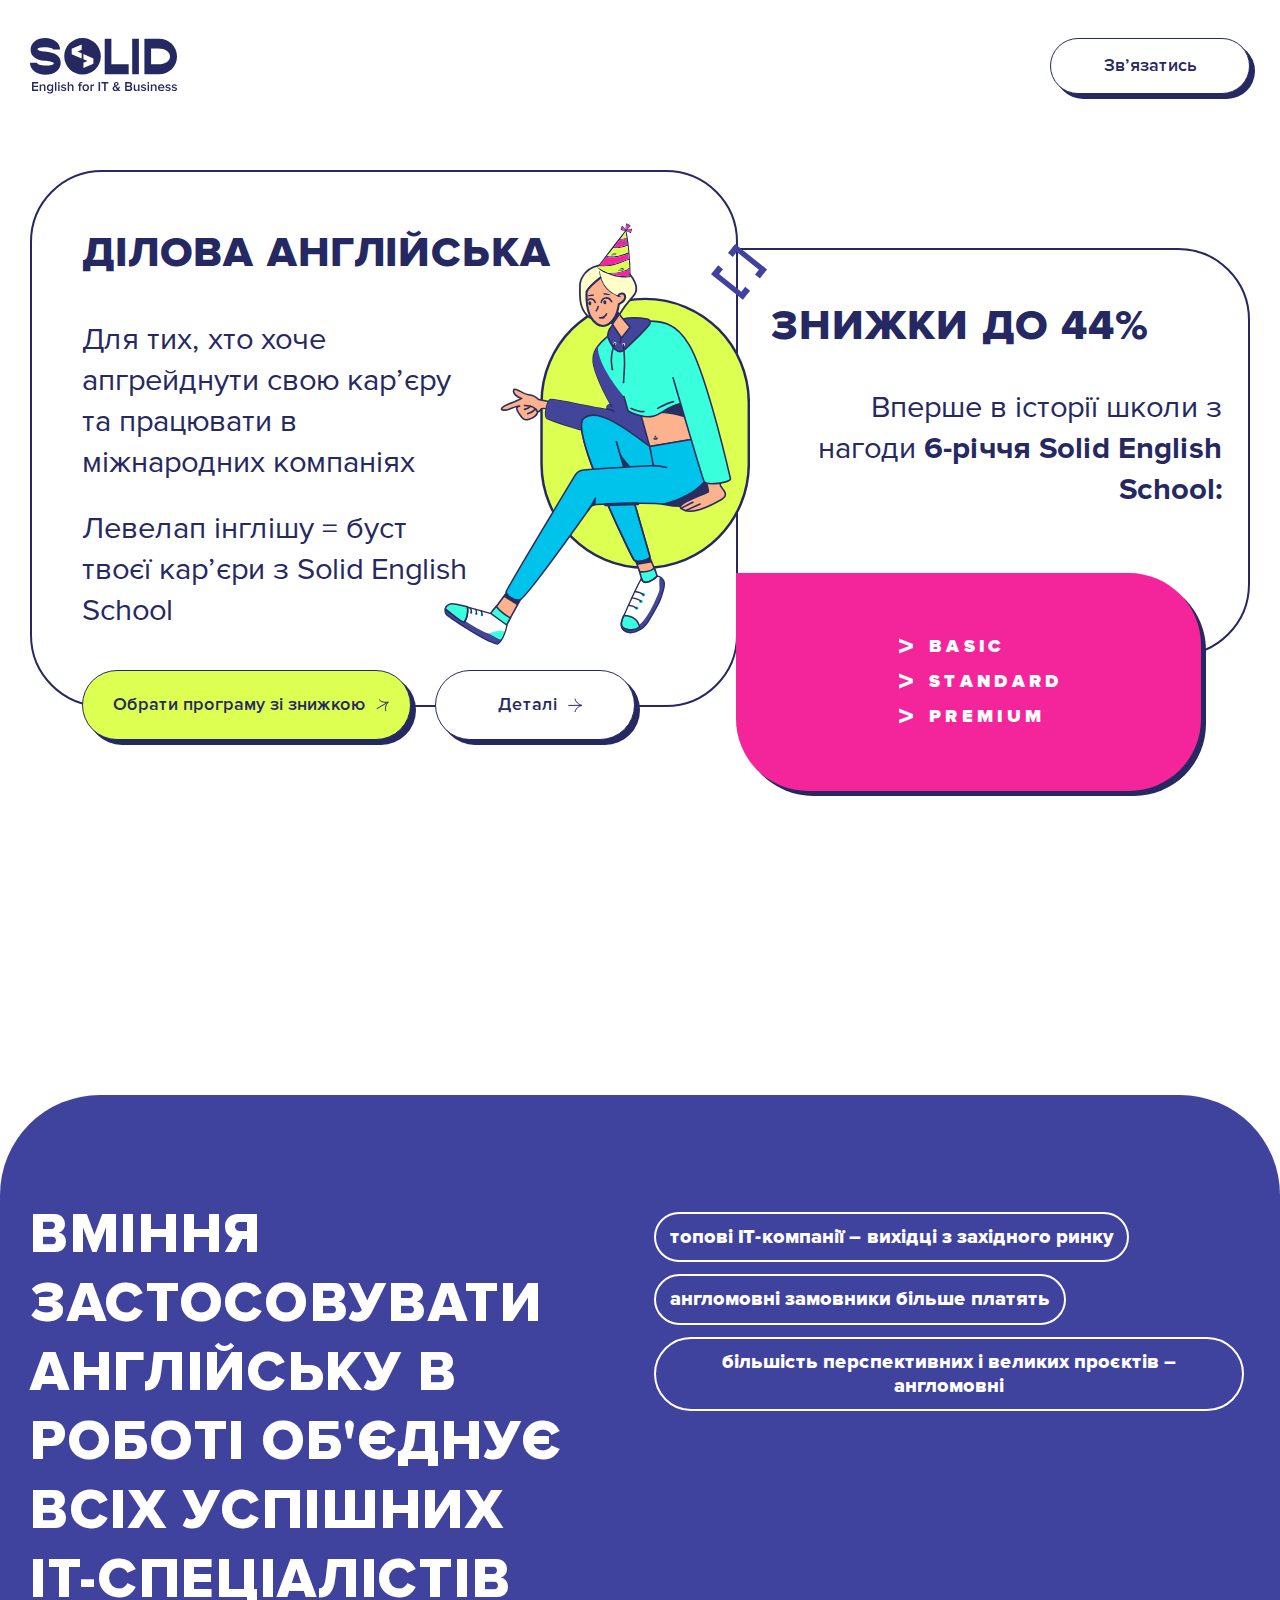
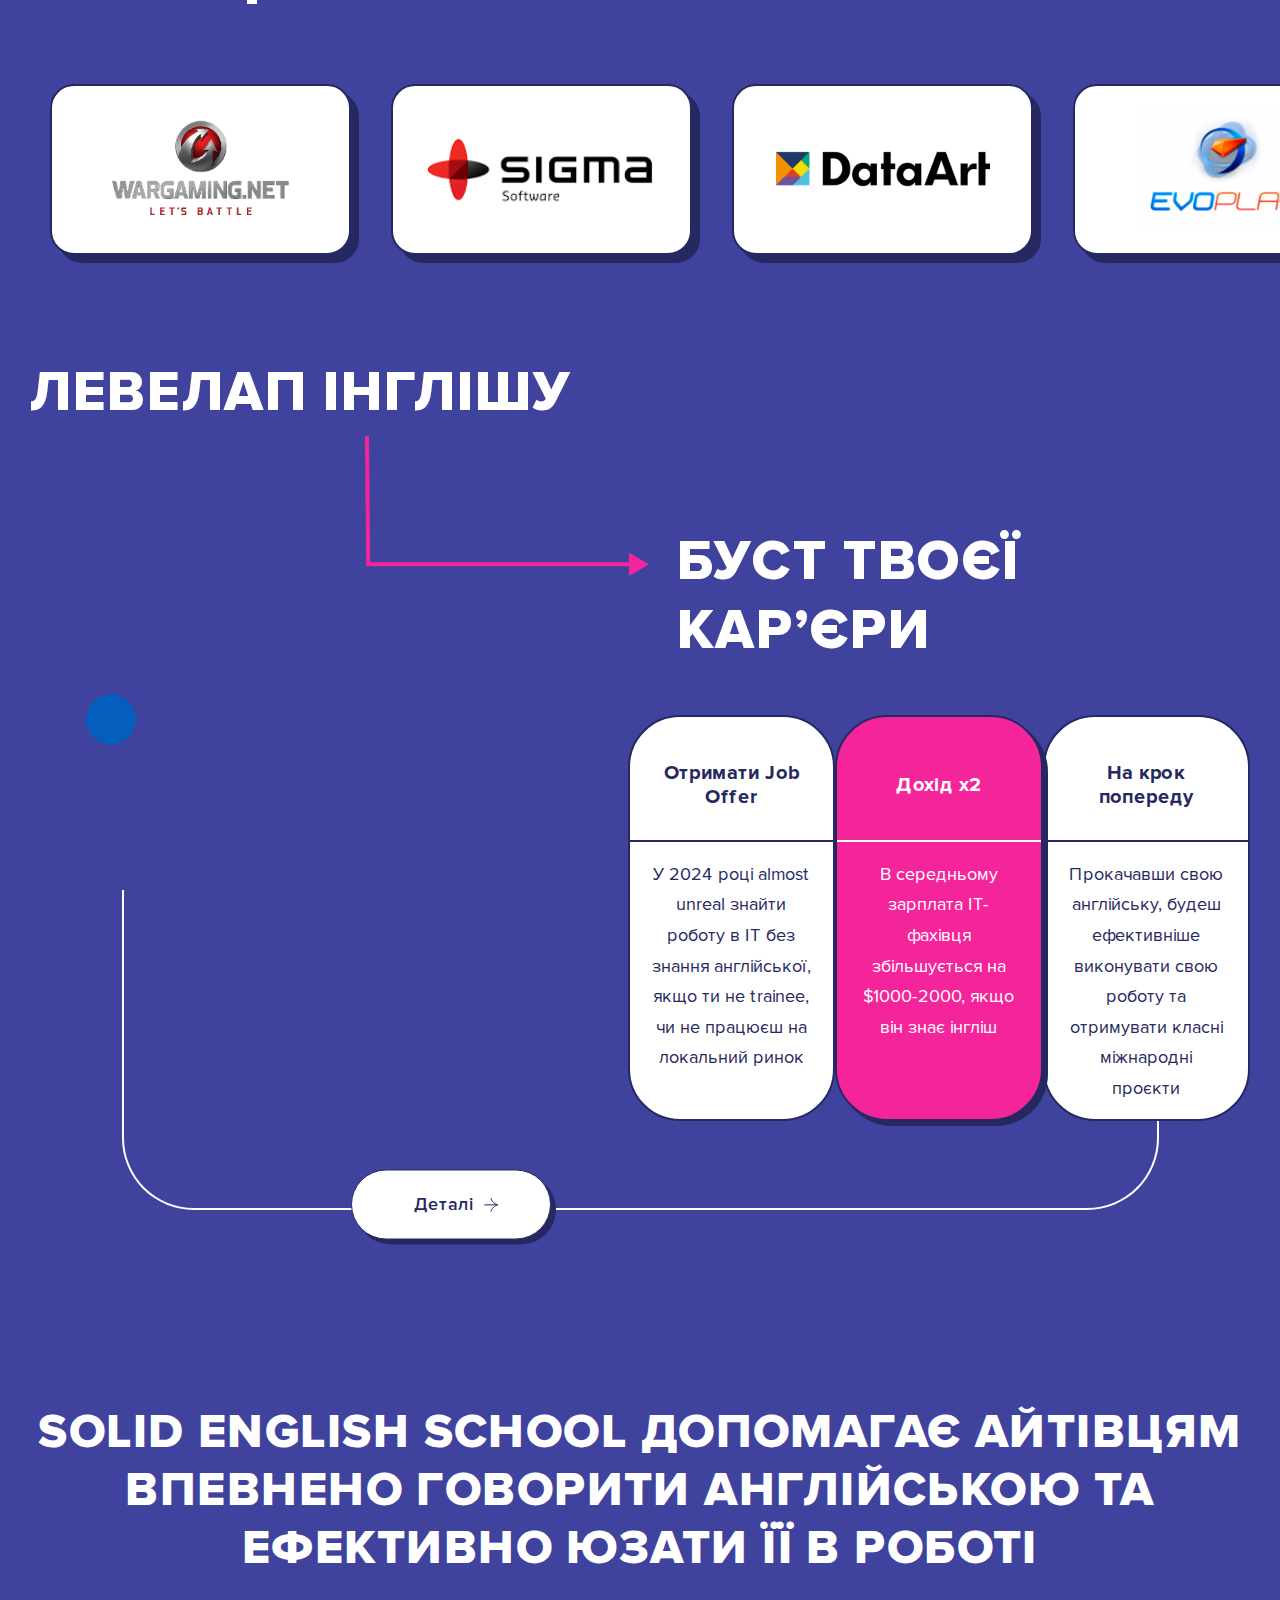
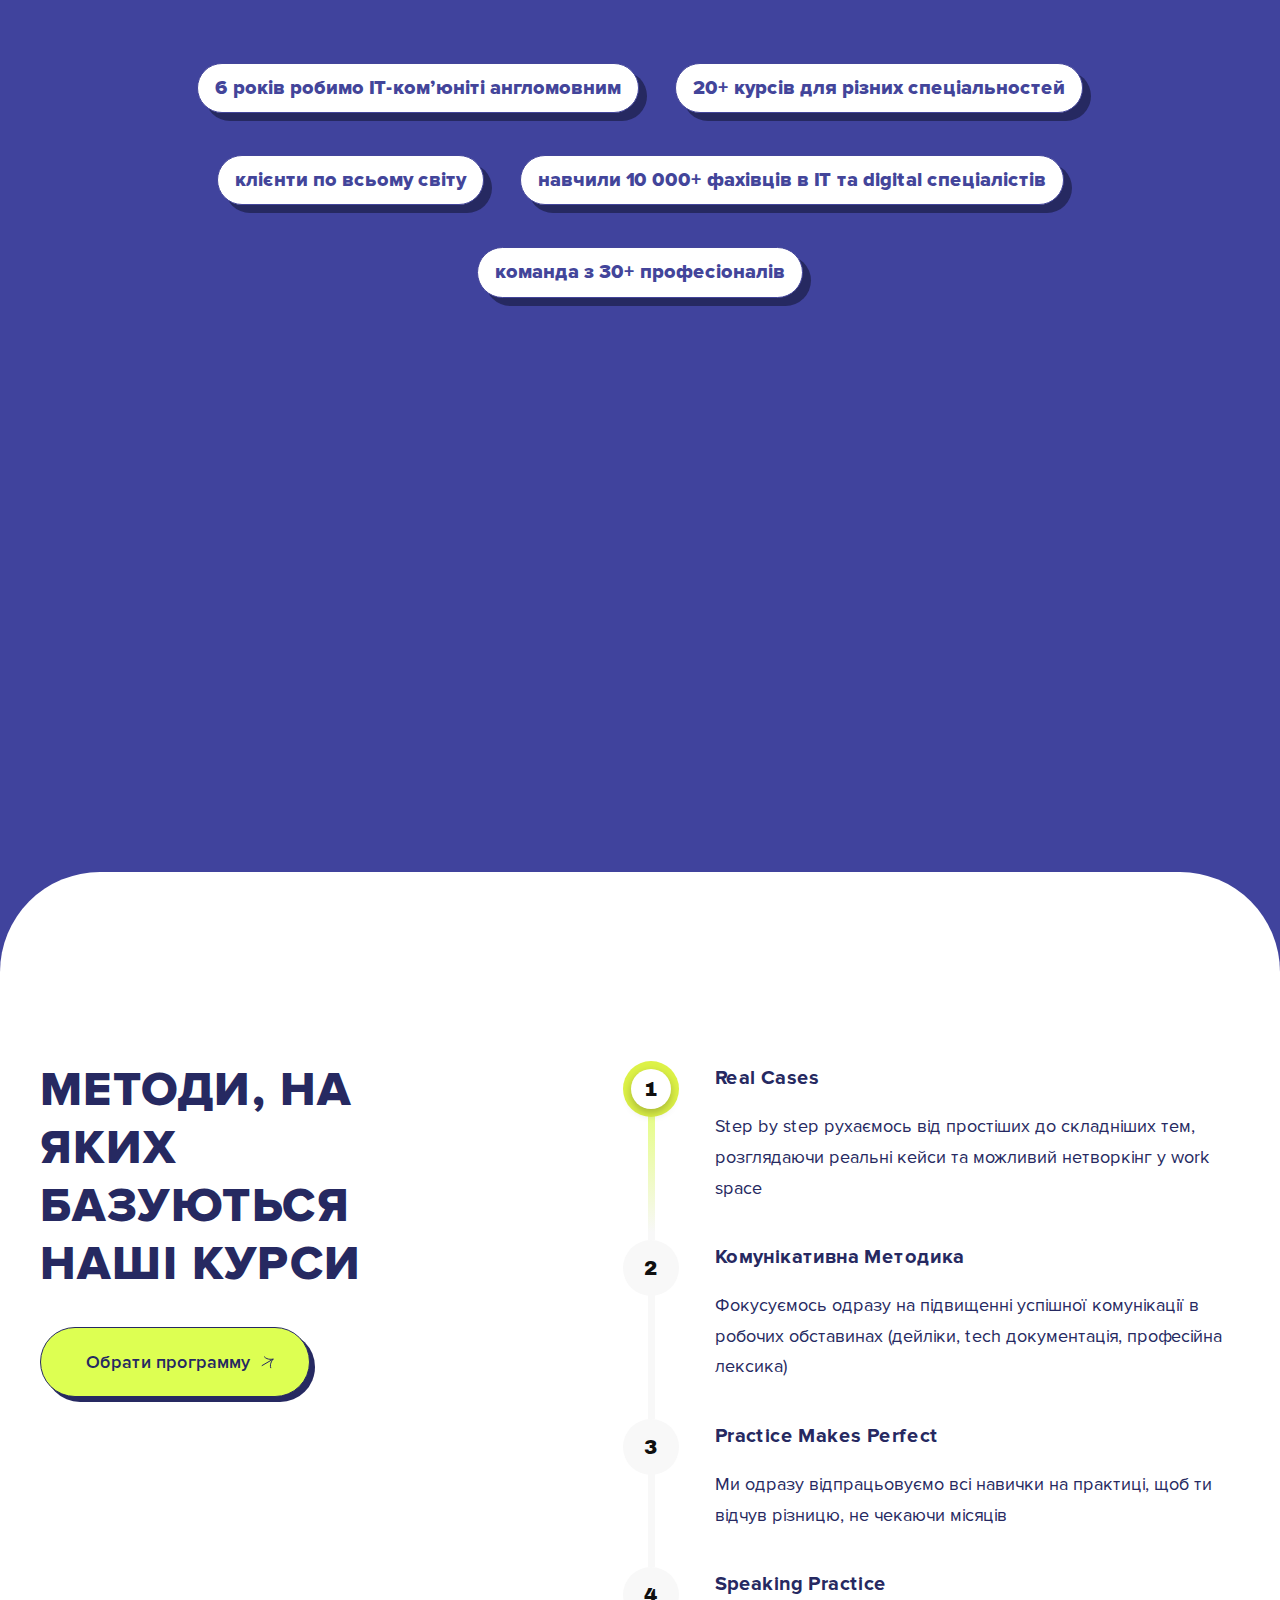
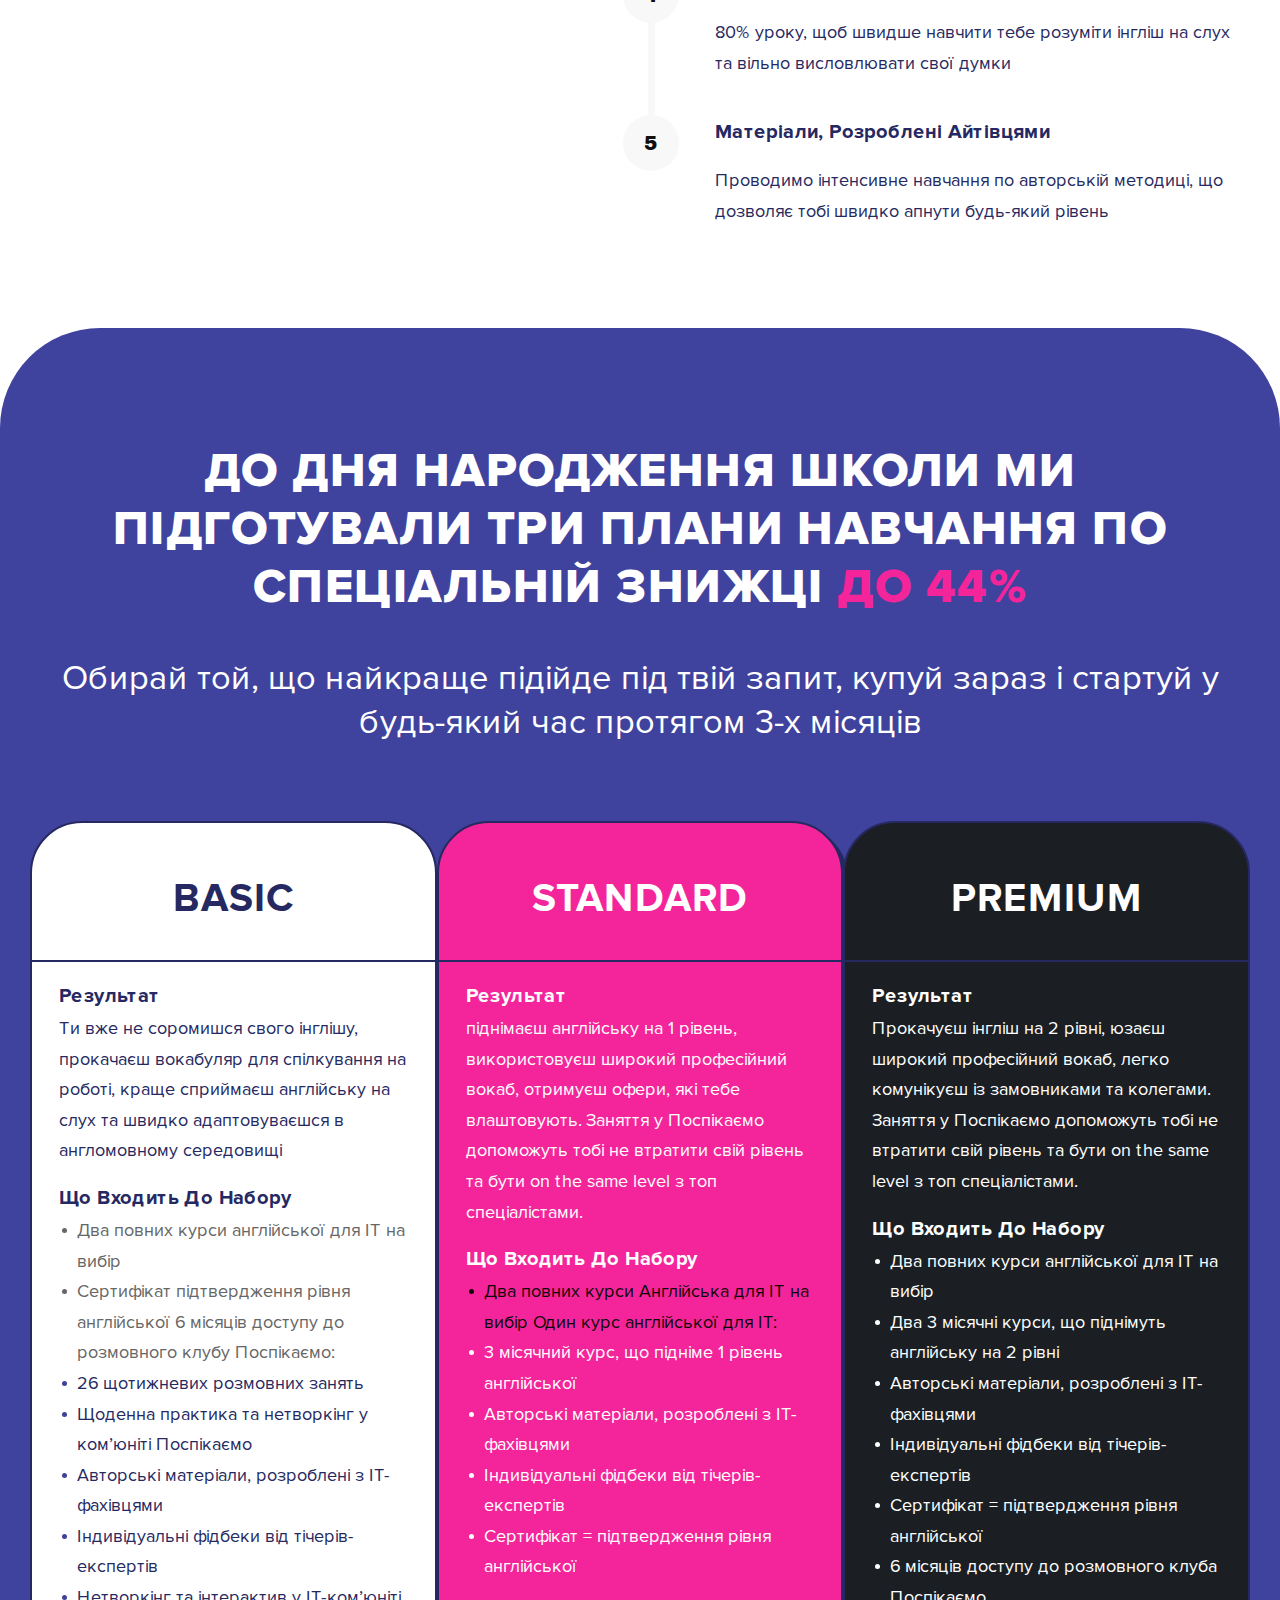
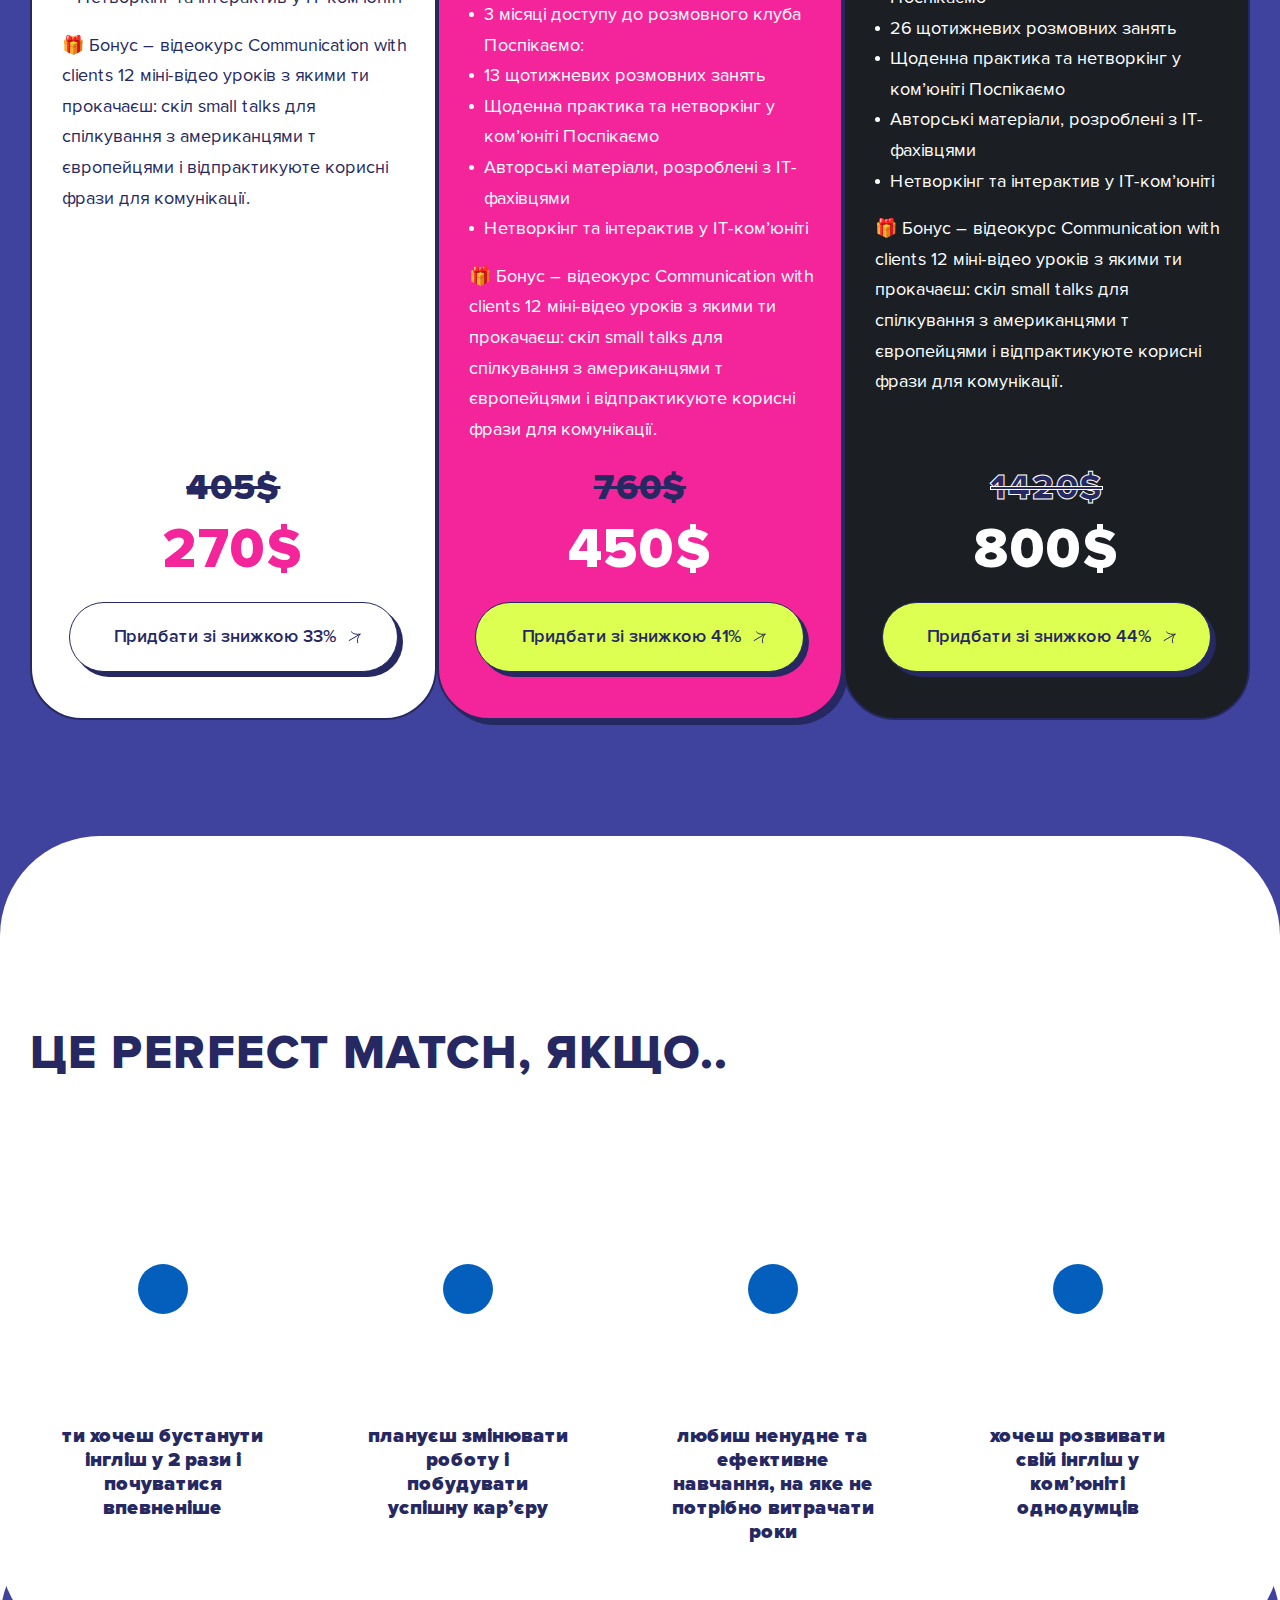
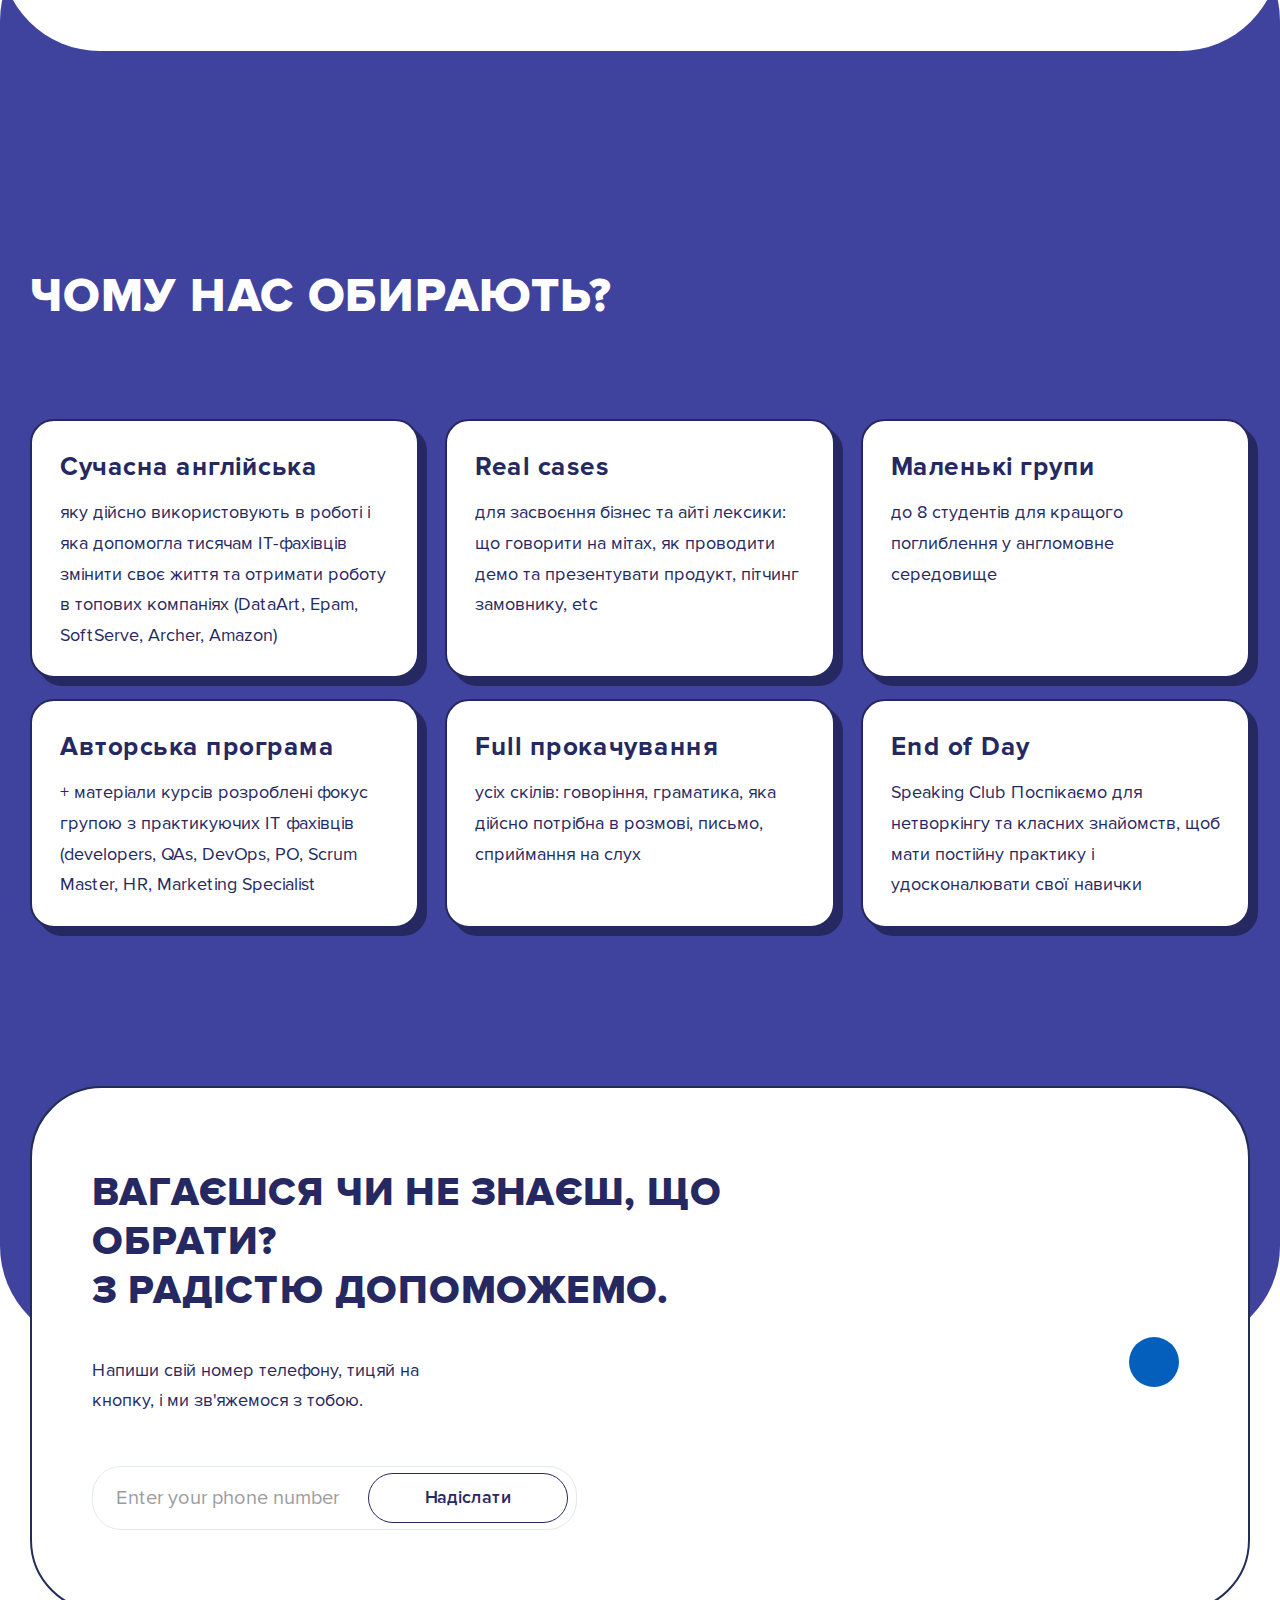
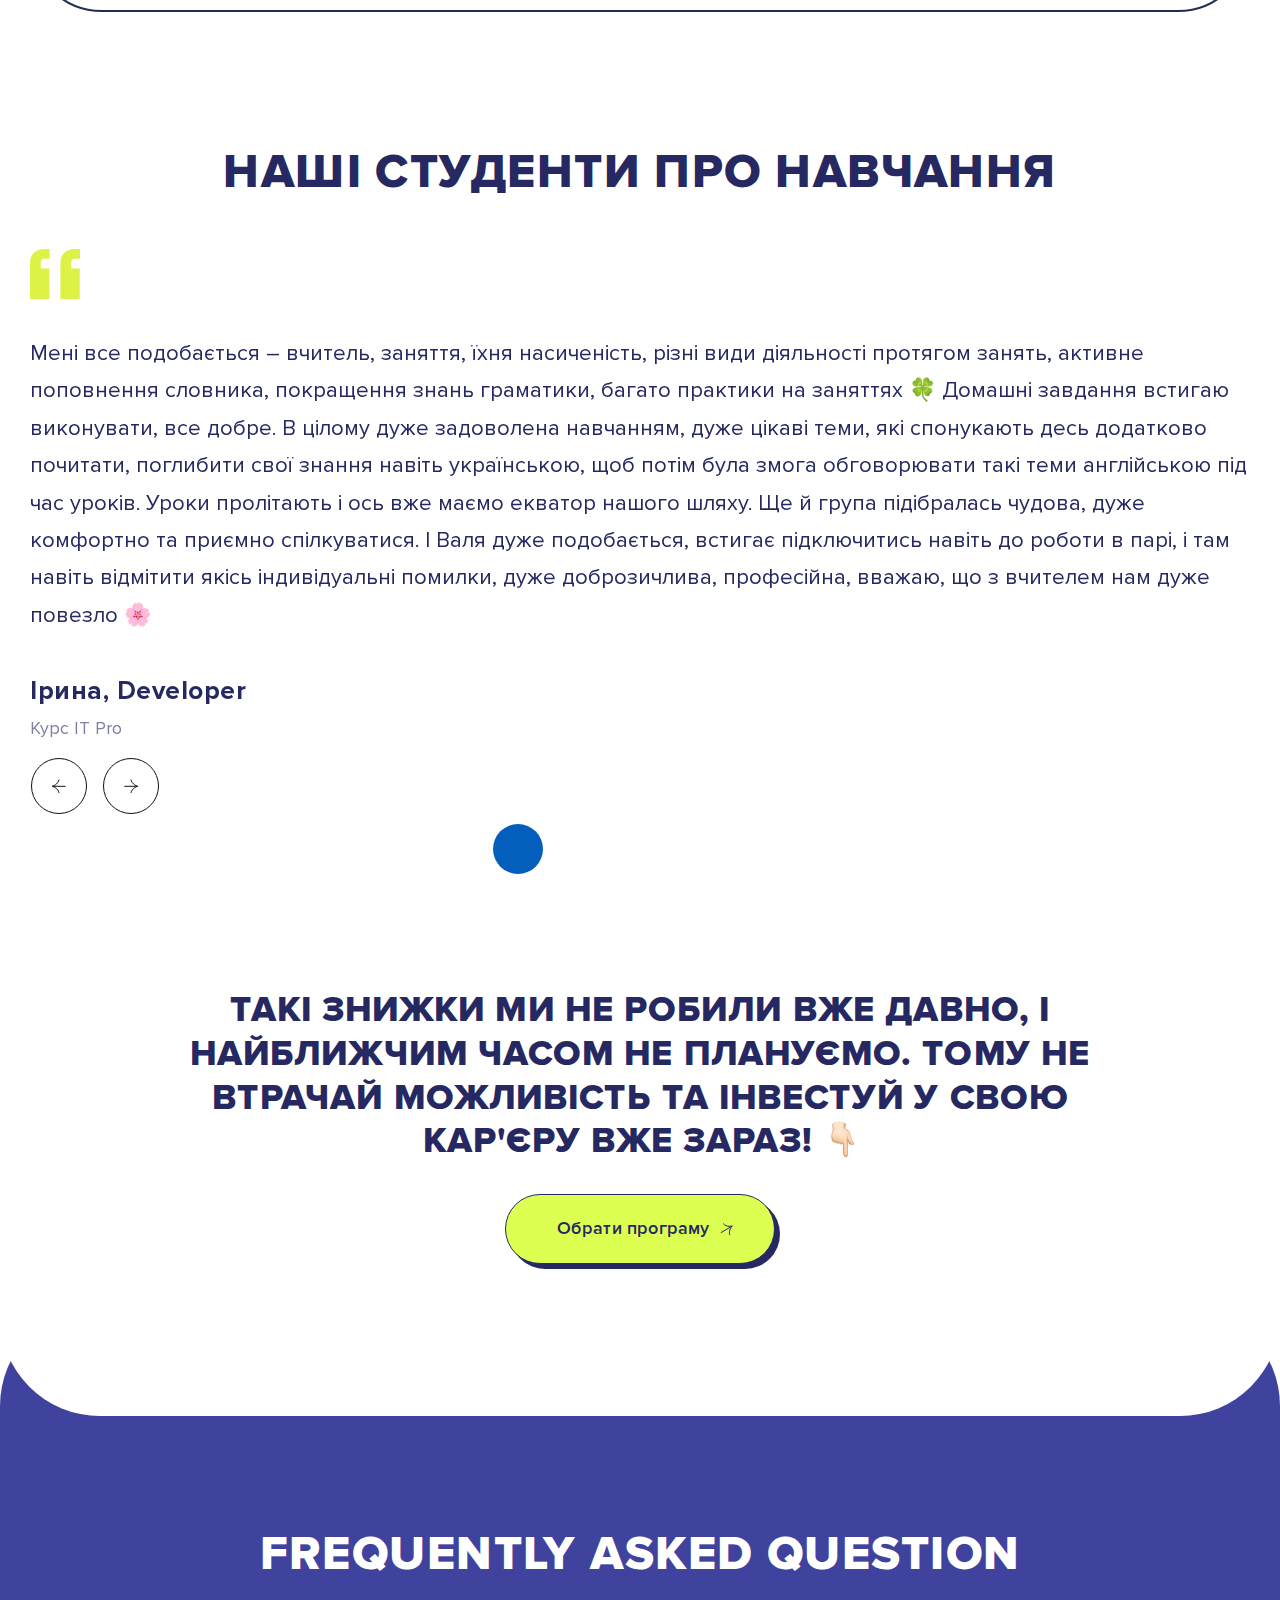
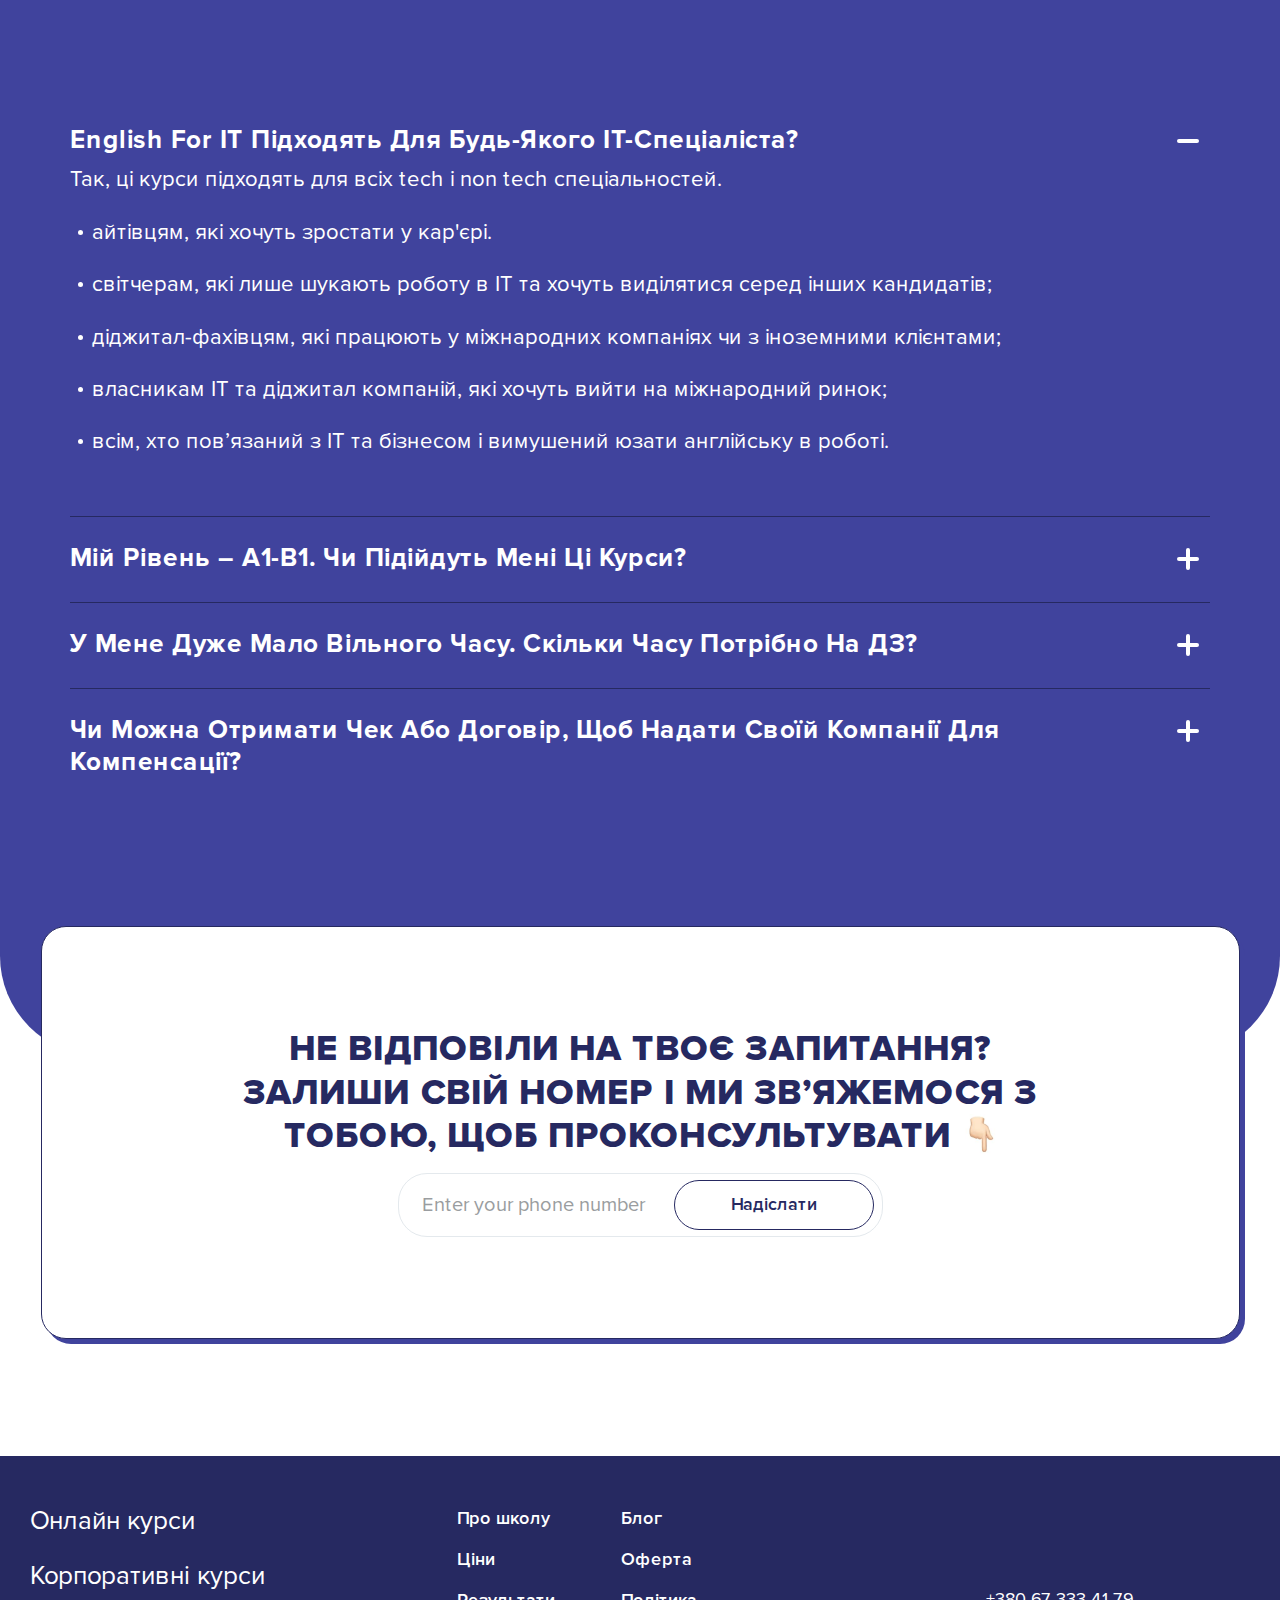
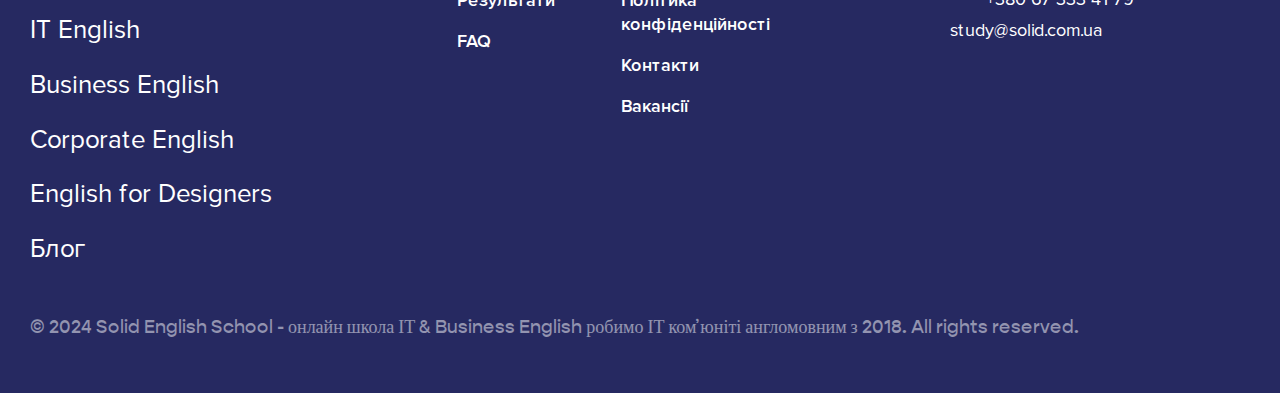
==== commit 1de02f85: "Add files via upload" ====
--- a/index.html
+++ b/index.html
@@ -4,9 +4,9 @@
    <meta charset="UTF-8">
    <meta http-equiv="X-UA-Compatible" content="IE=edge">
    <meta name="viewport" content="width=device-width, initial-scale=1.0">
-   <link rel="stylesheet" href="files/lazy-load-for-images/lazy-load-for-images.css?_v=20240712235343">
-   <link rel="stylesheet" href="files/swiper/css/swiper-bundle.min.css?_v=20240712235343">
-   <link rel="stylesheet" href="css/style.min.css?_v=20240712235343">
+   <link rel="stylesheet" href="files/lazy-load-for-images/lazy-load-for-images.css?_v=20240716163300">
+   <link rel="stylesheet" href="files/swiper/css/swiper-bundle.min.css?_v=20240716163300">
+   <link rel="stylesheet" href="css/style.min.css?_v=20240716163300">
    <!--<link rel="icon" type="image/svg+xml" href="favicon.svg">-->
    <title>Solid - English for IT & Business</title>
 </head>
@@ -78,6 +78,25 @@
                      </div>
                   </div>
                </div>
+               <div class="application-of-english__logos-wrapper">
+                  <div class="application-of-english__logos marquee">
+                     <div class="application-of-english__logo">
+                        <img src="images/svg/wargaming.svg" alt="">
+                     </div>
+                     <div class="application-of-english__logo">
+                        <img src="images/svg/sigma.svg" alt="">
+                     </div>
+                     <div class="application-of-english__logo">
+                        <img src="images/svg/data-art.svg" alt="">
+                     </div>
+                     <div class="application-of-english__logo">
+                        <img src="images/svg/evoplay.svg" alt="">
+                     </div>
+                     <div class="application-of-english__logo">
+                        <img src="images/svg/megacom.svg" alt="">
+                     </div>
+                  </div>
+               </div>
                <div class="application-of-english__columns">
                   <div class="application-of-english__column">
                      <h2 class="n_sec-title">Левелап інглішу</h2>
@@ -92,7 +111,7 @@
                <div class="application-of-english__items">
                   <div class="application-of-english__item">
                      <div class="application-of-english__itemBlockImage desktop wrap-lazy-load-image">
-                        <img src="images/svg/application-of-english-illustrations-two.svg" alt="">
+                        <img src="images/svg/application-of-english-illustrations-three.svg" alt="">
                      </div>
                      <div class="application-of-english__itemBlockImage mobile-tablet wrap-lazy-load-image">
                         <img src="images/svg/first-screen-illustration-festive.svg" alt="">
@@ -714,15 +733,16 @@
 
    </div>
 
-   <script src="js/script.min.js?_v=20240712235343"></script>
-
-   <script src="files/lazy-load-for-images/lazy-load-for-images.js?_v=20240712235343"></script>
-   <script src="files/swiper/js/swiper-bundle.min.js?_v=20240712235343"></script>
-   <script src="files/swiper/js/init.js?_v=20240712235343"></script>
-
-   <script src="files/js/demo-for-form.js?_v=20240712235343"></script>
-
-   <!--<script src="files/js/jquery-3.6.1.min.js?_v=20240712235343"></script>-->
+   <script src="js/script.min.js?_v=20240716163300"></script>
+
+   <script src="files/lazy-load-for-images/lazy-load-for-images.js?_v=20240716163300"></script>
+   <script src="files/swiper/js/swiper-bundle.min.js?_v=20240716163300"></script>
+   <script src="files/swiper/js/init.js?_v=20240716163300"></script>
+
+   <script src="files/js/demo-for-form.js?_v=20240716163300"></script>
+   <script src="files/js/logos.js?_v=20240716163300"></script>
+
+   <!--<script src="files/js/jquery-3.6.1.min.js?_v=20240716163300"></script>-->
 
 </body>
 </html>--- a/css/style.min.css
+++ b/css/style.min.css
@@ -1 +1 @@
-@charset "UTF-8";@font-face{font-family:"Proxima Nova";src:url(../files/fonts/Proxima-Nova/ProximaNova-Light.woff) format("woff");font-weight:300;font-style:normal}@font-face{font-family:"Proxima Nova";src:url(../files/fonts/Proxima-Nova/ProximaNova-Light-Italic.woff) format("woff");font-weight:300;font-style:italic}@font-face{font-family:"Proxima Nova";src:url(../files/fonts/Proxima-Nova/ProximaNova-Regular.woff) format("woff");font-weight:400;font-style:normal}@font-face{font-family:"Proxima Nova";src:url(../files/fonts/Proxima-Nova/ProximaNova-Regular-Italic.woff) format("woff");font-weight:400;font-style:italic}@font-face{font-family:"Proxima Nova";src:url(../files/fonts/Proxima-Nova/ProximaNova-Semibold.woff) format("woff");font-weight:600;font-style:normal}@font-face{font-family:"Proxima Nova";src:url(../files/fonts/Proxima-Nova/ProximaNova-Bold.woff) format("woff");font-weight:700;font-style:normal}@font-face{font-family:"Proxima Nova";src:url(../files/fonts/Proxima-Nova/ProximaNova-Extrabold.woff) format("woff");font-weight:800;font-style:normal}@font-face{font-family:"Proxima Nova";src:url(../files/fonts/Proxima-Nova/ProximaNova-Black.woff) format("woff");font-weight:900;font-style:normal}@font-face{font-family:Gopher;src:url(../files/fonts/Gopher/Gopher-Regular.woff2) format("woff2");font-weight:400;font-style:normal}@font-face{font-family:Gopher;src:url(../files/fonts/Gopher/Gopher-Italic.woff2) format("woff2");font-weight:400;font-style:italic}@font-face{font-family:Gopher;src:url(../files/fonts/Gopher/Gopher-Medium.woff2) format("woff2");font-weight:500;font-style:normal}@font-face{font-family:Gopher;src:url(../files/fonts/Gopher/Gopher-Bold.woff2) format("woff2");font-weight:700;font-style:normal}@font-face{font-family:Gopher;src:url(../files/fonts/Gopher/Gopher-Black.woff2) format("woff2");font-weight:900;font-style:normal}@font-face{font-family:Gopher;src:url(../files/fonts/Gopher/Gopher-Heavy.woff2) format("woff2");font-weight:900;font-style:normal}@font-face{font-family:"Archivo Black";font-style:normal;font-weight:400;font-display:swap;src:url(../files/fonts/Archivo-Black/400/latin-ext.woff2) format("woff2");unicode-range:U+0100-02AF,U+0304,U+0308,U+0329,U+1E00-1E9F,U+1EF2-1EFF,U+2020,U+20A0-20AB,U+20AD-20C0,U+2113,U+2C60-2C7F,U+A720-A7FF}@font-face{font-family:"Archivo Black";font-style:normal;font-weight:400;font-display:swap;src:url(../files/fonts/Archivo-Black/400/latin.woff2) format("woff2");unicode-range:U+0000-00FF,U+0131,U+0152-0153,U+02BB-02BC,U+02C6,U+02DA,U+02DC,U+0304,U+0308,U+0329,U+2000-206F,U+2074,U+20AC,U+2122,U+2191,U+2193,U+2212,U+2215,U+FEFF,U+FFFD}@font-face{font-family:"JetBrains Mono";font-style:normal;font-weight:700;font-display:swap;src:url(../files/fonts/JetBrains-Mono/700/cyrillic-ext.woff2) format("woff2");unicode-range:U+0460-052F,U+1C80-1C88,U+20B4,U+2DE0-2DFF,U+A640-A69F,U+FE2E-FE2F}@font-face{font-family:"JetBrains Mono";font-style:normal;font-weight:700;font-display:swap;src:url(../files/fonts/JetBrains-Mono/700/cyrillic.woff2) format("woff2");unicode-range:U+0301,U+0400-045F,U+0490-0491,U+04B0-04B1,U+2116}@font-face{font-family:"JetBrains Mono";font-style:normal;font-weight:700;font-display:swap;src:url(../files/fonts/JetBrains-Mono/700/greek.woff2) format("woff2");unicode-range:U+0370-0377,U+037A-037F,U+0384-038A,U+038C,U+038E-03A1,U+03A3-03FF}@font-face{font-family:"JetBrains Mono";font-style:normal;font-weight:700;font-display:swap;src:url(../files/fonts/JetBrains-Mono/700/vietnamese.woff2) format("woff2");unicode-range:U+0102-0103,U+0110-0111,U+0128-0129,U+0168-0169,U+01A0-01A1,U+01AF-01B0,U+0300-0301,U+0303-0304,U+0308-0309,U+0323,U+0329,U+1EA0-1EF9,U+20AB}@font-face{font-family:"JetBrains Mono";font-style:normal;font-weight:700;font-display:swap;src:url(../files/fonts/JetBrains-Mono/700/latin-ext.woff2) format("woff2");unicode-range:U+0100-02AF,U+0304,U+0308,U+0329,U+1E00-1E9F,U+1EF2-1EFF,U+2020,U+20A0-20AB,U+20AD-20C0,U+2113,U+2C60-2C7F,U+A720-A7FF}@font-face{font-family:"JetBrains Mono";font-style:normal;font-weight:700;font-display:swap;src:url(../files/fonts/JetBrains-Mono/700/latin.woff2) format("woff2");unicode-range:U+0000-00FF,U+0131,U+0152-0153,U+02BB-02BC,U+02C6,U+02DA,U+02DC,U+0304,U+0308,U+0329,U+2000-206F,U+2074,U+20AC,U+2122,U+2191,U+2193,U+2212,U+2215,U+FEFF,U+FFFD}*,::after,::before{box-sizing:border-box;margin:0;padding:0}button{background:0 0;border:none;cursor:pointer}img,picture{height:auto;max-width:100%;vertical-align:top}/*! normalize.css v8.0.1 | MIT License | github.com/necolas/normalize.css */html{line-height:1.15;-webkit-text-size-adjust:100%}body{margin:0}main{display:block}h1{font-size:2em;margin:.67em 0}hr{box-sizing:content-box;height:0;overflow:visible}pre{font-family:monospace,monospace;font-size:1em}a{background-color:transparent}abbr[title]{border-bottom:none;text-decoration:underline;-webkit-text-decoration:underline dotted;text-decoration:underline dotted}b,strong{font-weight:700}code,kbd,samp{font-family:monospace,monospace;font-size:1em}small{font-size:80%}sub,sup{font-size:75%;line-height:0;position:relative;vertical-align:baseline}sub{bottom:-.25em}sup{top:-.5em}img{border-style:none}button,input,optgroup,select,textarea{font-family:inherit;font-size:100%;line-height:1.15;margin:0}button,input{overflow:visible}button,select{text-transform:none}[type=button],[type=reset],[type=submit],button{-webkit-appearance:button}[type=button]::-moz-focus-inner,[type=reset]::-moz-focus-inner,[type=submit]::-moz-focus-inner,button::-moz-focus-inner{border-style:none;padding:0}[type=button]:-moz-focusring,[type=reset]:-moz-focusring,[type=submit]:-moz-focusring,button:-moz-focusring{outline:1px dotted ButtonText}fieldset{padding:.35em .75em .625em}legend{box-sizing:border-box;color:inherit;display:table;max-width:100%;padding:0;white-space:normal}progress{vertical-align:baseline}textarea{overflow:auto}[type=checkbox],[type=radio]{box-sizing:border-box;padding:0}[type=number]::-webkit-inner-spin-button,[type=number]::-webkit-outer-spin-button{height:auto}[type=search]{-webkit-appearance:textfield;outline-offset:-2px}[type=search]::-webkit-search-decoration{-webkit-appearance:none}::-webkit-file-upload-button{-webkit-appearance:button;font:inherit}details{display:block}summary{display:list-item}template{display:none}[hidden]{display:none}body,html{height:100%}.wrapper{display:flex;flex-direction:column;min-height:100vh;overflow:hidden}main.main{flex:1;margin-top:0!important;padding-top:150px}body.lock-scroll{overflow:hidden}body{background-color:#fff;color:#262961;font-family:"Proxima Nova",sans-serif;font-size:18px;font-style:normal;font-weight:400;line-height:30.6px;margin:0}body._lock{overflow:hidden}body p strong{font-weight:700}.n_container{margin-left:auto;margin-right:auto;max-width:1370px;padding-left:30px;padding-right:30px}.n_sec-title{font-size:48px;line-height:normal;font-weight:800;letter-spacing:.03em;margin:0;text-transform:uppercase}h1,h2,h3,h4,h5,h6{font-weight:700}.n_object-fit{left:0;height:100%;-o-object-fit:cover;object-fit:cover;position:absolute;top:0;width:100%;z-index:1}.n_btn{align-items:center;background-color:#fff;border:1px solid #262961;border-radius:100px;box-shadow:5px 5px 0 0 #262961;cursor:pointer;display:flex;justify-content:center;font-size:18px;font-weight:600;line-height:19.76px;height:70px;min-width:270px;padding:0 40px 0 25px;transition:all .3s ease 0s;text-align:center}.n_btn span{position:relative}.n_btn span::after{content:url("data:image/svg+xml;charset=UTF-8,%3csvg width='21' height='20' viewBox='0 0 21 20' fill='none' xmlns='http://www.w3.org/2000/svg'%3e%3cpath d='M7.1679 4.48787C10.3896 8.40133 16.2747 6.92804 16.2747 6.92804M16.2747 6.92804C16.2747 6.92804 12.0563 11.2881 13.8346 16.0349M16.2747 6.92804L4.75941 13.6496' stroke='%23262961' stroke-linejoin='bevel'/%3e%3c/svg%3e");position:absolute;right:-28px;top:50%;transition:.3s;transform:translateY(-40%)}.block{margin-left:auto;margin-right:auto;width:1140.75px;max-width:100%}.block__item{padding-bottom:19px;padding-top:14px;transition:.3s ease 0s}.block__item.item-active{padding-bottom:0}.block__title{border:none;color:#fff;cursor:pointer;font-size:26px;font-weight:700;line-height:normal;letter-spacing:.02em;position:relative;text-align:left;transition:.3s ease 0s;text-transform:capitalize;width:100%}.block__content{color:#fff;margin-top:-4px;padding-bottom:21px;padding-top:0;overflow:hidden;transition:.3s ease 0s}.block__content p{font-size:22px;font-weight:400;line-height:37.4px;margin:0;text-align:left}.block__text{overflow:hidden}.block__text p{margin-bottom:12px!important;transition:.3s ease 0s}.block__text p:last-child{margin-bottom:0!important;transition:.3s ease 0s}.block__text ol,.block__text ul{margin-bottom:15px;margin-top:15px}.block__text ol li,.block__text ul li{font-size:22px;font-weight:400;line-height:37.4px;list-style-position:inside}.block__text ol li:not(:last-child),.block__text ul li:not(:last-child){margin-bottom:15px}.block__text ul li{list-style:none;padding-left:22px;position:relative}.block__text ul li::before{background-color:#fff;border-radius:50%;content:"";display:block;height:5px;left:8px;position:absolute;top:16px;width:5px}.block__text ol li{padding-left:3px}.block._init .block__item:not(:last-child){border-bottom:1px solid #262961}.block._init .block__title{padding-bottom:9px;padding-right:58px;padding-top:11px;position:relative}.block._init .block__title._active:after{opacity:0}.block._init .block__title::before,.block._init .block__title:after{background-color:#fff;border-radius:8px;content:"";display:block;position:absolute;transition:.3s ease 0s}.block._init .block__title:after{height:22px;right:20px;top:17px;width:4.2px}.block._init .block__title::before{height:4.2px;right:11px;top:26px;width:22px}body.lock{overflow:hidden}.popup{background-color:rgba(0,0,0,.6);color:#fff;height:100%;left:0;opacity:0;position:fixed;transition:all .6s ease 0s;top:0;overflow-y:auto;overflow-x:hidden;visibility:hidden;width:100%;z-index:105}.popup.open{opacity:1;visibility:visible}.popup__body{align-items:center;display:flex;justify-content:center;min-height:100vh;padding-bottom:50px;padding-right:50px;padding-left:50px;padding-top:50px}.popup__content{background-color:#fff;border-radius:25.48px;border:2px solid #262961;box-shadow:10px 10px 0 0 #262961;max-width:100%;position:relative;width:1227px}.popup__content-image{padding:0!important}.popup__content-image img{max-width:100%;vertical-align:top}.popup__close{background-color:#3affdc;border-radius:50px;display:block;font-size:0;height:24.69px;width:24.69px}.popup__head{background-color:#262961;border-top-left-radius:20px;border-top-right-radius:20px;padding:17px 24px 14px}.popup .content{color:#262961;padding:50px 94px 72px}.popup .content .wrap-price{align-items:flex-end;display:flex;flex-direction:column;margin-left:auto}.popup .content .wrap-price .price{color:#f4259a;font-size:56px;font-weight:800;line-height:normal;margin:-8px 0 -8px;text-align:right}.popup .content .wrap-price .price.discount{color:#262961;font-size:36px;letter-spacing:.03em;text-decoration:line-through}.popup .content h3{margin:0}.popup .content p{margin:9px 0 35px;max-width:380px}.popup .content form input:not([type=submit]){border:1px solid #e4e9ed;border-radius:29px;display:table;height:64px;font-size:20px;font-weight:400;line-height:28px;margin-bottom:16px;padding:18px 24px;width:485px;max-width:100%}.popup .content form input:not([type=submit]):focus{outline:1px solid #262961}.popup .content form button[type=submit],.popup .content form input[type=submit]{border:1px solid #262961;border-radius:100px;height:49px;font-size:18px;font-weight:600;line-height:19.76px;margin-top:18px;padding:0 12px;text-align:center;width:200px}a{color:inherit;transition:color .3s;text-decoration:none}.img-loaded .sk-spinner-pulse{display:none!important;opacity:0!important}.header{background-color:#fff;left:0;position:fixed;right:0;top:0;z-index:12}.header.n_scroll .n_container{height:82px}.header .n_container{align-items:center;display:flex;height:132px;max-width:1610px;transition:height .3s}.header__blockLogo{height:56px;width:148px}.header__blockLogo img{max-height:100%;max-width:100%}.header__left,.header__right{width:50%}.header__right{display:flex}.header .n_btn{display:inline-flex;justify-content:center;height:56px;margin:0 0 0 auto;min-width:200px;padding-left:20px;padding-right:20px;text-align:center}.first-screen{padding-bottom:388px}.first-screen .n_container{max-width:1370px;position:relative}.first-screen__blockLeft,.first-screen__blockRight{background-color:#fff;border:2px solid #262961;border-radius:72px;z-index:0}.first-screen__blockLeft p,.first-screen__blockRight p{margin-bottom:24px;position:relative;z-index:5;font-size:32.4px;line-height:42.72px}.first-screen__blockLeft{padding:79px 50px 63px;position:relative}.first-screen__blockLeft .n_sec-title{margin-bottom:42px}.first-screen__blockLeft p{max-width:82%}.first-screen__blockRight{padding:77px 2% 143px calc(3% - 5px);max-width:calc(40.8% - 4px)}.first-screen__blockRight .n_sec-title,.first-screen__blockRight p{position:relative;z-index:3}.first-screen__blockRight .n_sec-title{margin-bottom:36px}.first-screen__blockRight p{max-width:515px;margin-left:-3px;text-align:right}.first-screen__blockList{background-color:#f4259a;box-shadow:5px 5px 0 0 #262961;bottom:0;left:-2px;max-width:100%;position:absolute;transform:translateY(137px)}.first-screen__blockList ul{margin-left:0;padding-left:0}.first-screen__blockList ul li{align-items:center;color:#fff!important;list-style:none;display:flex;font-size:18px;font-weight:900;line-height:21.92px;letter-spacing:.24em;margin:13px 0;text-transform:uppercase}.first-screen__blockList ul li::before{content:url("data:image/svg+xml;charset=UTF-8,%3csvg width='14' height='16' viewBox='0 0 14 16' fill='none' xmlns='http://www.w3.org/2000/svg'%3e%3cpath d='M14 9.9898L0 15.5V11.6735L10.3451 8.03061L0 4.32653V0.5L14 6.0102V9.9898Z' fill='white'/%3e%3c/svg%3e");margin-right:16px;position:relative;top:2px}.first-screen__blockList ul li a{color:inherit}.first-screen .n_sec-title{font-size:45px}.first-screen__wrap-buttons{bottom:0;position:absolute;transform:translateY(50%)}.first-screen__wrap-buttons .n_btn{display:inline-flex;justify-content:center}.first-screen__wrap-buttons .n_btn.bg-color{background-color:#ddff52;margin-right:19px;min-width:329px}.first-screen__wrap-buttons .n_btn.another-icon{min-width:200px}.first-screen__wrap-buttons .n_btn.another-icon span::after{content:url(../images/svg/arrow-right.svg);transition:0s}.first-screen__illustration-small{pointer-events:none;top:78px;position:absolute;-webkit-user-select:none;-moz-user-select:none;user-select:none}.first-screen__illustration-big{max-width:68%;pointer-events:none;position:absolute;left:0;top:calc(100% + 14px);transform:translate(-70%,-40%);-webkit-user-select:none;-moz-user-select:none;user-select:none;z-index:2}.section{margin-left:auto;margin-right:auto;max-width:1920px}.application-of-english{padding-top:105px;position:relative;z-index:0}.application-of-english .n_container{max-width:1376px;position:relative;z-index:1}.application-of-english::before{background-color:#40439d;border-radius:100px 100px 0 0;bottom:0;content:"";left:0;height:100%;position:absolute;right:0;top:0;width:100%;z-index:0}.application-of-english .n_sec-title{color:#fff}.application-of-english .wrap-title .n_sec-title,.application-of-english__columns .n_sec-title{font-size:56px;line-height:normal}.application-of-english .wrap-title .wrap-info-labels .info-label{border:2px solid #fff;border-radius:48px;color:#fff!important;display:inline-block;font-size:20px;font-weight:800;line-height:24.36px;margin:6px;padding:11px 14px 11px 14px;text-align:center}.application-of-english .wrap-title .wrap-info-labels .info-label p{margin:0}.application-of-english__columns{display:flex;flex-wrap:wrap;margin-bottom:50px;margin-top:123px}.application-of-english__column{width:100%}.application-of-english__column h2.n_sec-title{background-color:#40439d;line-height:normal;position:relative}.application-of-english__column h2.n_sec-title img{left:-28px;position:absolute;transform:translate(-100%,-65%);top:0}.application-of-english__items{margin-left:auto;margin-right:auto;max-width:1410px}.application-of-english__item{position:relative;width:100%;z-index:1}.application-of-english__itemBlockImage{max-width:90%}.application-of-english__itemBlockImage.mobile-tablet{margin-bottom:-160px;max-width:400px;margin-top:-50px}.application-of-english__itemBlockImage.mobile-tablet img{left:50%;position:relative;transform:translateX(-50%)}.application-of-english__itemBlocks{display:flex;flex-wrap:wrap}.application-of-english__itemBlock{background-color:#fff;border:2px solid #262961;border-radius:52px;padding-bottom:15px;width:33.3333%}.application-of-english__itemBlock.bg-color{background-color:#f4259a;box-shadow:5px 5px 0 0 #262961;color:#fff;position:relative;z-index:1}.application-of-english__itemBlock.bg-color .application-of-english__itemBlockHead{border-bottom-color:#fff}.application-of-english__itemBlockHead{align-items:center;border-bottom:2px solid #262961;display:flex;justify-content:center;margin-bottom:17px;padding:44px 15px 31px}.application-of-english__itemBlockHead h3{font-size:20px;line-height:normal;letter-spacing:.02em;margin:0;text-align:center}.application-of-english__itemBlock p{margin-left:auto;margin-right:auto;max-width:194px;padding-left:15px;padding-right:15px;text-align:center}.application-of-english__item.bottom{border:2px solid #fff;border-top:none;border-radius:0 0 72px 72px;display:flex;justify-content:center;height:320px;margin:-231px auto 0;max-width:1216px;position:relative;z-index:0}.application-of-english__item.bottom .n_btn{display:inline-flex;justify-content:center;min-width:200px;position:relative;margin-top:auto;transform:translateY(45%);z-index:1}.application-of-english__item.bottom .n_btn span::after{content:url(../images/svg/arrow-right.svg);transition:0s}.application-of-english__item.bottom img{bottom:0;left:50%;position:absolute;right:0;transform:translateX(-50%)}.section-two{padding-bottom:670px;padding-top:193px;position:relative}.section-two .n_sec-title{margin-left:auto;margin-right:auto;max-width:1221px;text-align:center}.section-two__labels{display:flex;flex-wrap:wrap;justify-content:center;margin-top:65px}.section-two__label{background-color:#fff;border:1px solid #43459a;box-shadow:8px 8px 0 0 #262961;border-radius:100px;color:#43459a!important;font-size:20px;font-weight:800;line-height:24.36px;margin:21px 18px;padding:12px 17px;text-align:center}.section-two__blockIllustration{bottom:0;left:0;padding-bottom:100px;pointer-events:none;position:absolute;right:0;-webkit-user-select:none;-moz-user-select:none;user-select:none}.section-two__blockIllustration img{bottom:0;left:calc(50% - 3px);max-width:65%;position:relative;transform:translateX(-50%)}.section-two__blockIllustrations{bottom:0;left:0;padding-bottom:100px;pointer-events:none;position:absolute;right:0;-webkit-user-select:none;-moz-user-select:none;user-select:none;z-index:0}.section-two__blockIllustrations img{bottom:0;left:calc(47% - 7px);max-width:90%;position:relative;transform:translateX(-50%)}.methods{margin-top:-100px;padding-bottom:101px;padding-top:189px;position:relative;z-index:0}.methods::before{background-color:#fff;border-radius:100px 100px 0 0;bottom:0;content:"";left:0;height:100%;position:absolute;right:0;top:0;width:100%;z-index:1}.methods .n_container{max-width:1260px;position:relative;z-index:1}.methods__item{width:100%}.methods__item .n_btn{background-color:#ddff52;display:inline-flex;margin-top:34px}.methods__list{counter-reset:section}.methods__listItem{overflow:hidden;position:relative}.methods__listItem:not(:last-child){padding-bottom:37px}.methods__listItem .circle{background-color:#fff;border-radius:50%;box-shadow:0 4px 10px 0 rgba(0,0,0,.2509803922);font-size:0;height:40px;left:8px;position:absolute;top:8px;width:40px;z-index:1}.methods__listItem .circle::after{color:#101010;content:"1";left:50%;font-family:"Archivo Black";font-size:20px;font-weight:400;line-height:28px;position:absolute;transform:translate(-50%,-50%);top:50%;z-index:3}.methods__listItem:nth-child(1)::before{background-color:#ddf247}.methods__listItem:nth-child(1)::after{background:linear-gradient(180deg,#ddff52 0,#f8f8f8 95.07%);content:"";display:block;height:100%;left:25px;position:absolute;top:1px;width:7px;z-index:0}.methods__listItem:last-child::after{background:#fff;content:"";display:block;height:100%;left:25px;position:absolute;top:1px;width:7px;z-index:0}.methods__listItem::before{align-items:center;background-color:#f8f8f8;border-radius:50%;color:#101010;counter-increment:section;content:counter(section);font-family:"Archivo Black";font-size:20px;font-weight:400;line-height:28px;display:flex;justify-content:center;height:56px;left:0;position:absolute;top:0;width:56px;z-index:1}.methods__listItem::after{background-color:#f8f8f8;content:"";display:block;height:100%;left:25px;position:absolute;top:1px;width:7px;z-index:0}.methods__listItem h3{font-size:20px;line-height:34px;letter-spacing:.02em;margin:0 0 16px;text-transform:capitalize}.methods__listItem h3,.methods__listItem p{margin-left:92px}.three-plans{padding-bottom:246px;padding-top:114px;position:relative;z-index:0}.three-plans::before{background-color:#40439d;border-radius:100px 100px 0 0;bottom:0;content:"";left:0;height:100%;position:absolute;right:0;top:0;width:100%;z-index:-1}.three-plans .n_sec-title,.three-plans p{color:#fff;display:table;margin:0 auto;margin-right:auto;max-width:1211px;text-align:center}.three-plans .n_sec-title span{color:#f4259a}.three-plans p{font-size:34.4px;line-height:44.72px;margin-top:40px}.three-plans__items{margin-top:76px}.three-plans__itemBlock{background-color:#fff;border:2px solid #262961;border-radius:52px}.three-plans__itemBlock.bg-color-bright-pink,.three-plans__itemBlock.bg-color-dark-grey{background-color:#f4259a;box-shadow:5px 5px 0 0 #262961;color:#fff}.three-plans__itemBlock.bg-color-bright-pink p,.three-plans__itemBlock.bg-color-dark-grey p{color:#fff}.three-plans__itemBlock.bg-color-bright-pink ul li::before,.three-plans__itemBlock.bg-color-dark-grey ul li::before{background-color:#fff}.three-plans__itemBlock.bg-color-bright-pink .price:not(.discount),.three-plans__itemBlock.bg-color-dark-grey .price:not(.discount){color:#fff}.three-plans__itemBlock.bg-color-bright-pink .n_btn,.three-plans__itemBlock.bg-color-dark-grey .n_btn{background-color:#ddff52;color:#262961}.three-plans__itemBlock.bg-color-dark-grey{background-color:#55504e;box-shadow:none!important}.three-plans__item:nth-child(1) .three-plans__itemBlock,.three-plans__item:nth-child(3) .three-plans__itemBlock{height:100%}.three-plans__itemHead{border-bottom:2px solid #262961;padding:51px 20px 37px}.three-plans__itemHead h3{font-size:40px;line-height:normal;letter-spacing:.02em;margin:0;text-align:center}.three-plans__itemContent{padding:22px 27px}.three-plans__itemContent h4{font-size:20px;line-height:normal;letter-spacing:.02em;margin:0 0 5px}.three-plans__itemContent p{color:#262961;font-size:18px;font-weight:400;line-height:30.6px;text-align:left;margin:0!important}.three-plans__itemContent h5{font-size:20px;line-height:normal;letter-spacing:.02em;margin:20px 0 5px;text-transform:capitalize}.three-plans__itemContent ul{margin-left:0;padding-left:3px}.three-plans__itemContent ul li{list-style:none;padding-left:15px;position:relative}.three-plans__itemContent ul li::before{background-color:#3f4396;border-radius:50px;content:"";display:block;height:5px;left:0;position:absolute;top:13px;width:5px}.three-plans__itemContent ul li.bonus{margin-top:17px}.three-plans__itemContent ul li.bonus:not(.no-circle){padding-left:0}.three-plans__itemContent ul li.bonus:not(.no-circle)::before{display:none}.three-plans__itemContent ul li.grey{color:#666}.three-plans__itemContent ul li.grey::before{background-color:#666}.three-plans__itemBottom{margin-top:auto;padding-bottom:46px;padding-top:0}.three-plans__itemBottom p{color:#f4259a;font-size:56px;font-weight:800;line-height:normal;letter-spacing:.03em;margin:0 auto;text-align:center}.three-plans__itemBottom p.discount{color:#262961;font-size:36px;margin-bottom:5px;text-decoration:line-through}.three-plans__itemBottom .n_btn{justify-content:center;margin:18px auto 0;width:329px;max-width:100%}.perfect-match{margin-bottom:-130px;margin-top:-130px;padding-bottom:107px;padding-top:188px;position:relative;z-index:1}.perfect-match::before{background-color:#fff;border-radius:100px;bottom:0;content:"";left:0;height:100%;position:absolute;right:0;top:0;width:100%;z-index:-1}.perfect-match__items{margin-top:82px}.perfect-match__blockImage{height:250px;margin-bottom:10px;position:relative}.perfect-match__blockImage.note img{height:auto;left:50%;min-width:96%;position:absolute;transform:translate(-53%,-34%)}.perfect-match__blockImage:not(.note) img{left:50%;max-height:100%;max-width:100%;position:absolute;transform:translate(-50%,-50%);top:50%}.perfect-match p{font-size:20px;line-height:normal;font-weight:900;margin:0;text-align:center}.why-we-are-chosen{margin-top:-130px;padding-bottom:397px;padding-top:346px;position:relative}.why-we-are-chosen::before{background-color:#40439d;border-radius:100px;bottom:0;content:"";left:0;height:100%;position:absolute;right:0;top:0;width:100%;z-index:-1}.why-we-are-chosen .n_sec-title{color:#fff}.why-we-are-chosen__items{margin-top:94px}.why-we-are-chosen__item{margin-bottom:21px}.why-we-are-chosen__itemContent{background-color:#fff;border:2px solid #262961;border-radius:24px;box-shadow:8px 8px 0 0 #262961;min-height:100%;padding:30px 28px 26px}.why-we-are-chosen__itemContent h1,.why-we-are-chosen__itemContent h2,.why-we-are-chosen__itemContent h3,.why-we-are-chosen__itemContent h4,.why-we-are-chosen__itemContent h5,.why-we-are-chosen__itemContent h6{font-size:26px;line-height:normal;letter-spacing:.02em;margin:0 0 14px}.why-we-are-chosen__itemContent p{margin:0}.hesitating-what-to-choose{margin-bottom:131px;margin-top:-260px}.hesitating-what-to-choose__block{background-color:#fff;border:2px solid #222d57;border-radius:72px;margin-left:auto;margin-right:auto;max-width:1408px;position:relative}.hesitating-what-to-choose__block .content{max-width:61%;padding:106px 0 111px 93px}.hesitating-what-to-choose__block .content .n_sec-title{position:relative;z-index:1}.hesitating-what-to-choose__block .content p{max-width:359px;margin:40px 0 0}.hesitating-what-to-choose__wrap-form{margin-top:74px}.hesitating-what-to-choose__wrap-form .wrap-input-and-button{border:1px solid #e4e9ed;border-radius:29px;height:64px;display:flex;padding:6px 8px 6px 23px;overflow:hidden;width:485px;max-width:100%;position:relative;z-index:1}.hesitating-what-to-choose__wrap-form .wrap-input-and-button input,.hesitating-what-to-choose__wrap-form .wrap-input-and-button input[type=submit]{border:none}.hesitating-what-to-choose__wrap-form .wrap-input-and-button input:not([type=submit]){background-color:#fff;border-radius:inherit;color:inherit;font-size:20px;line-height:100%;height:100%;outline:0;padding-right:15px;width:calc(100% - 200px)}.hesitating-what-to-choose__wrap-form .wrap-input-and-button input:not([type=submit])::-moz-placeholder{color:#9a9da0}.hesitating-what-to-choose__wrap-form .wrap-input-and-button input:not([type=submit])::placeholder{color:#9a9da0}.hesitating-what-to-choose__wrap-form .wrap-input-and-button input[type=submit]{background-color:#fff;border:1px solid #262961;border-radius:100px;color:#262961;cursor:pointer;font-size:18px;font-weight:600;line-height:19.76px;height:100%;outline:0;width:200px}.hesitating-what-to-choose__wrap-form .wrap-input-and-button input[type=submit]::-moz-placeholder{color:#9a9da0}.hesitating-what-to-choose__wrap-form .wrap-input-and-button input[type=submit]::placeholder{color:#9a9da0}.hesitating-what-to-choose__blockImage{height:115%;max-width:50%;min-width:200px;position:absolute;right:-6px;top:-5%}.hesitating-what-to-choose__blockImage img{max-height:100%;max-width:100%;position:relative;transform:translateY(-50%);top:calc(48% - 2px);z-index:0}.about-studying{margin-bottom:-110px;padding-bottom:152px;position:relative;z-index:1}.about-studying::before{background-color:#fff;border-radius:100px;bottom:0;content:"";left:0;height:100%;position:absolute;right:0;top:0;width:100%;z-index:1}.about-studying .n_container{position:relative;z-index:1}.about-studying .n_sec-title{margin:0;position:relative;text-align:center;z-index:2}.about-studying__wrap-slider{margin:48px auto 174px;max-width:1230px;position:relative}.about-studying__slide{opacity:0!important;position:relative}.about-studying__slide.swiper-slide-active{opacity:1!important}.about-studying__slideBlockInfo .quotes{margin-bottom:36px}.about-studying__slideBlockInfo p:not(.about-studying__slidePosition){font-size:22px;font-weight:400;line-height:37.4px;margin:0;position:relative;z-index:3}.about-studying__slideBlockImage{position:relative;z-index:-1}.about-studying__slideName{font-size:26px;line-height:44.2px;letter-spacing:.02em;margin:35px 0 0}.about-studying__slidePosition{color:#7f81a2;margin:0}.about-studying .wrap-illustration{bottom:-6%;max-width:80%;left:0;position:absolute;right:0;z-index:2}.about-studying__illustrations{bottom:0;max-width:78%;pointer-events:none;position:absolute;right:calc(-19% + 6px);-webkit-user-select:none;-moz-user-select:none;user-select:none;z-index:1}.about-studying__illustrations .sk-spinner-pulse{display:none}.about-studying h3.n_sec-title{font-size:36px;line-height:43.85px;margin-left:auto;margin-right:auto;max-width:926px}.about-studying h3.n_sec-title img{height:40px;margin:-1px 0 0 4px}.about-studying .wrap-button{display:flex;justify-content:center}.about-studying .n_btn{background-color:#ddff52;display:inline-flex;justify-content:center;margin:30px auto 0}.wrap-buttons-swipper{align-items:center;display:flex;margin-top:35px}.wrap-buttons-swipper .swiper-button-next,.wrap-buttons-swipper .swiper-button-prev{border-radius:50%;cursor:pointer;height:58px;padding:1px;overflow:hidden;position:static;width:58px}.wrap-buttons-swipper .swiper-button-next::after,.wrap-buttons-swipper .swiper-button-prev::after{display:none}.wrap-buttons-swipper .swiper-button-next img,.wrap-buttons-swipper .swiper-button-next svg,.wrap-buttons-swipper .swiper-button-prev img,.wrap-buttons-swipper .swiper-button-prev svg{max-height:100%;max-width:100%}.wrap-buttons-swipper .swiper-button-prev{margin-right:14px}.faq{color:#fff;margin-top:-110px;padding-bottom:250px;padding-top:219px;position:relative;z-index:0}.faq::before{background-color:#40439d;border-radius:100px;bottom:0;content:"";left:0;height:100%;position:absolute;right:0;top:0;width:100%;z-index:1}.faq .n_container{position:relative;z-index:1}.faq .n_sec-title{text-align:center}.faq .block{margin-top:116px}.leave-your-number{padding-bottom:117px;position:relative}.leave-your-number .n_sec-title{font-size:36px;line-height:43.85px;margin-left:auto;margin-right:auto;max-width:840px;position:relative;text-align:center;z-index:1}.leave-your-number .n_sec-title img{height:40px;margin:-1px 0 0 4px}.leave-your-number__block{background-color:#fff;border:1px solid #262961;box-shadow:5px 5px 0 0 #40439d;border-radius:25px;margin:-130px auto 0;max-width:1199px;padding:101px 35px;position:relative}.leave-your-number__block .hesitating-what-to-choose__wrap-form{display:table;margin:14px auto 0}.leave-your-number__block .hesitating-what-to-choose__wrap-form .wrap-input-and-button{background-color:#fff}.leave-your-number__illustration{bottom:0;left:0;height:100%;pointer-events:none;position:absolute;right:0;top:0;-webkit-user-select:none;-moz-user-select:none;user-select:none;width:100%;z-index:0}.leave-your-number__illustration img{height:101%;width:100%}.leave-your-number .sk-spinner-pulse{display:none}.footer li{list-style:none}.footer{background:#262961;padding-top:50px;padding-bottom:50px}.footer,.footer a{color:#fff}.footer-left{font-size:26px;padding-right:20px}.footer-left li{margin-bottom:24px}.footer-middle{display:flex;justify-content:space-between;font-weight:600}.footer-menu{flex:0 1 50%}.footer-menu li{line-height:24px;margin-bottom:17px}.footer-links li{margin-bottom:10px}.footer-img{margin-bottom:32px}.logo-tel{margin-bottom:32px}.logo-tel a{display:flex;align-items:center;gap:8px}.footer-social{display:flex;align-items:center;gap:24px;margin-bottom:26px}.footer-social img{width:30px;height:30px}.footer-label{font-weight:700;font-size:18px;margin-bottom:5px}.footer-input{position:relative;height:47px}.footer-input .input{padding-right:55px;height:100%;border:2px solid #fff;border-radius:5px;background:#262961;color:rgba(255,255,255,.5);font-style:italic}.footer-input .input::-moz-placeholder{color:rgba(255,255,255,.5)}.footer-input .input::placeholder{color:rgba(255,255,255,.5)}.footer-arrow button{position:absolute;height:100%;width:54px;top:0;right:0;background:#fff;border:1px solid #fff;display:flex;justify-content:center;align-items:center;border-radius:0 5px 5px 0}.footer-about{font-family:Gopher;font-weight:500;opacity:.5}.thank-you-page__block{background-color:#fff;border:2px solid #262961;border-radius:72px;margin:146px auto 298px;padding:80px 95px 87px;position:relative;width:944px;max-width:100%}.thank-you-page__block .n_sec-title{font-size:64px;position:relative;z-index:1}.thank-you-page__block p{font-size:34.4px;line-height:44.72px;max-width:498px;margin:39px 0 0}.thank-you-page__block .n_btn{bottom:0;display:inline-flex;justify-content:center;height:56px;left:95px;min-width:329px;position:absolute;transform:translateY(50%);z-index:1}.thank-you-page__block .n_btn.bg-color{background-color:#ddff52}.thank-you-page .first-screen__illustration-small{left:-2px;top:-12px}.thank-you-page .first-screen__illustration-big{left:auto;max-width:53%;right:0;top:50%;transform:translate(38%,-25%);z-index:0}button[type=button]:not(.block__title),button[type=submit],input[type=button],input[type=submit]{color:#262961!important}@media screen and (min-width:481px){.popup .content .wrap-title{display:flex;justify-content:space-between}.popup .content .wrap-title h3{padding-right:30px}.perfect-match__items{display:flex;flex-wrap:wrap;margin-left:-15px;margin-right:-15px}.perfect-match__item{margin-left:15px;margin-right:15px;width:calc(50% - 30px)}.why-we-are-chosen__items{display:flex;flex-wrap:wrap;margin-left:-8px;margin-right:-8px}.why-we-are-chosen__item{margin-left:8px;margin-right:8px;width:calc(50% - 16px)}.about-studying__slide{display:flex;flex-wrap:wrap}.about-studying__slideBlockImage{position:relative;width:40%}.about-studying__slideBlockImage img{max-width:100%;position:absolute;transform:translate(6%,-45%);top:50%}}@media screen and (min-width:576px){.footer-content{display:flex;justify-content:space-between;flex-wrap:wrap;margin-bottom:24px}}@media screen and (min-width:721px){.first-screen__blockLeft{left:0;max-width:58%;z-index:1}.first-screen__blockRight{border-top-left-radius:0;position:absolute;right:30px;top:78px;z-index:1}.first-screen__blockList{border-radius:0 72px 72px 0;padding:50px 27% 50px 32%}.first-screen__illustration-small{left:-27px;top:-6px}.application-of-english__items{display:flex;flex-wrap:wrap}}@media screen and (min-width:768px){.block._init .block__content{padding-right:60px}.methods .n_sec-title{max-width:450px}.methods__items{display:flex;flex-wrap:wrap;margin-left:-20px;margin-right:-20px}.methods__item{margin-left:20px;margin-right:20px}.methods__item:nth-child(1){width:calc(47% - 40px)}.methods__item:nth-child(2){width:calc(53% - 40px)}.three-plans__items{display:flex;flex-wrap:wrap}.three-plans__item{width:33.3333%}.three-plans__itemBlock{display:flex;flex-direction:column}.why-we-are-chosen__items{margin-left:-13px;margin-right:-13px}.why-we-are-chosen__item{margin-left:13px;margin-right:13px;width:calc(33.3333% - 26px)}}@media screen and (min-width:961px){.perfect-match .n_sec-title{max-width:75%}.perfect-match__items{margin-left:-20px;margin-right:-20px}.perfect-match__item{width:calc(25% - 40px)}}@media screen and (min-width:992px){body::-webkit-scrollbar{width:8px}body::-webkit-scrollbar-track{background-color:#fff}body::-webkit-scrollbar-thumb{background-color:#262961}.application-of-english__column:nth-child(1){width:53%}.application-of-english__column:nth-child(1) h2.n_sec-title{z-index:1}.application-of-english__column:nth-child(2){margin-top:169px;width:47%}.application-of-english__item:nth-child(1){align-items:center;display:flex;width:42%}.application-of-english__item:nth-child(2){width:58%}.application-of-english__item.bottom{width:100%}.application-of-english__itemBlockImage{left:0;position:absolute;top:0}.application-of-english__itemBlockImage.mobile-tablet{display:none}.application-of-english__item.bottom .n_btn{left:22%;margin-right:auto}}@media screen and (min-width:1025px){.first-screen{padding-top:20px}.application-of-english .wrap-title .n_sec-title{padding-right:30px}}@media screen and (min-width:1100px){.perfect-match p{padding-left:13%;padding-right:13%}}@media screen and (min-width:1201px){.application-of-english .wrap-title{display:flex;flex-wrap:wrap}.application-of-english .wrap-title .n_sec-title{padding-right:5%;width:calc(100% - 602px)}.application-of-english .wrap-title .wrap-info-labels{margin-top:6px;margin-right:-6px;width:602px}.application-of-english__item:nth-child(1){width:49%}.application-of-english__item:nth-child(2){width:51%}}@media screen and (min-width:1281px){.about-studying__slideBlockImage img{transform:translate(6%,-5%);top:0}}@media (min-width:1281px) and (min-height:600px) and (max-height:902px){.first-screen__blockLeft{padding:40px 35px 50px}.first-screen__blockLeft .n_sec-title{margin-bottom:20px}.first-screen__blockRight{padding:30px 35px 90px 50px}.first-screen__blockRight .n_sec-title{margin-bottom:30px}.first-screen p{font-size:24px;line-height:32px;margin-bottom:18px}}@media screen and (min-width:1501px){.application-of-english__itemBlockImage{transform:translate(-120px,3%)}}@media screen and (max-width:1440.98px){.first-screen__blockRight{max-width:calc(40.7% - 4px)}.first-screen__illustration-big{max-width:60%;top:calc(100% + 8px);transform:translate(-70%,-50%)}.application-of-english__item.bottom{max-width:85%}}@media (max-width:1370px){.popup__body{padding-bottom:calc(35px + 15 * ((100vw - 320px)/ 1050))}.popup__body{padding-right:calc(20px + 30 * ((100vw - 320px)/ 1050))}.popup__body{padding-left:calc(20px + 30 * ((100vw - 320px)/ 1050))}.popup__body{padding-top:calc(35px + 15 * ((100vw - 320px)/ 1050))}.first-screen__blockLeft p,.first-screen__blockRight p{font-size:calc(16px + 16.4 * ((100vw - 320px)/ 1050))}.first-screen__blockLeft p,.first-screen__blockRight p{line-height:calc(24px + 18.72 * ((100vw - 320px)/ 1050))}.first-screen__blockLeft .n_sec-title{margin-bottom:calc(20px + 22 * ((100vw - 320px)/ 1050))}.first-screen__blockRight .n_sec-title{margin-bottom:calc(20px + 16 * ((100vw - 320px)/ 1050))}.first-screen .n_sec-title{font-size:calc(18px + 27 * ((100vw - 320px)/ 1050))}.section-two{padding-bottom:calc(480px + 190 * ((100vw - 320px)/ 1050))}}@media screen and (max-width:1366.98px){.first-screen__blockLeft{padding:55px calc(3% + 1px) 50px calc(4% + 1px)}.first-screen__blockRight{padding:50px 2% 120px calc(3% - 5px)}.perfect-match__blockImage.note img{transform:translate(-53%,-64%);top:50%}}@media screen and (max-width:1280.98px){.first-screen__blockLeft p{max-width:65%}.first-screen__blockRight{max-width:calc(40.5% - 4px)}.first-screen__blockList{border-bottom-left-radius:72px}.first-screen__illustration-big{max-width:60%;top:45%;transform:translate(-96%,-50%)}.hesitating-what-to-choose__block .content{padding:80px 0 80px 60px}.hesitating-what-to-choose__block .content .n_sec-title{font-size:40px}.hesitating-what-to-choose__wrap-form{margin-top:50px}}@media screen and (max-width:1200.98px){.application-of-english__itemBlock p{line-height:normal}.section-two{padding-bottom:670px}.perfect-match__blockImage.note img{min-width:108%;transform:translate(-53%,-64%)}}@media screen and (max-width:1200.98px) and (max-width:1370px){.section-two{padding-bottom:calc(520px + 150 * ((100vw - 320px)/ 1050))}}@media screen and (max-width:1099.98px){.first-screen__blockLeft p{max-width:80%}.first-screen__blockRight{max-width:calc(40.2% - 4px)}.first-screen__wrap-buttons{display:flex;flex-direction:column;transform:translateY(70%)}.first-screen__wrap-buttons .n_btn{height:50px}.first-screen__wrap-buttons .n_btn.bg-color{margin-bottom:8px;min-width:auto;padding-left:20px;width:310px}.first-screen__wrap-buttons .n_btn.another-icon{width:310px}.first-screen__illustration-big{max-width:89%;top:104%;transform:translate(-76%,-50%)}.application-of-english .wrap-title .wrap-info-labels{margin-top:25px}.section-two__blockIllustration img{max-width:48%}.three-plans__itemHead{padding:35px 20px 30px}.three-plans__itemHead h3{font-size:34px}.three-plans__itemBottom .n_btn{margin-left:20px;margin-right:20px;min-width:140px;max-width:calc(100% - 40px)}.perfect-match__blockImage.note img{min-width:115%;transform:translate(-53%,-64%)}.hesitating-what-to-choose__block .content .n_sec-title{font-size:34px}.thank-you-page__block .n_sec-title{font-size:48px}}@media screen and (max-width:1024.98px){.n_container{padding-left:20px;padding-right:20px}.popup .content{padding:40px 40px 50px}.popup .content .wrap-price .price{font-size:46px;margin:0}.popup .content .wrap-price .price.discount{font-size:26px}.popup .content form input:not([type=submit]){height:60px}.popup .content form button[type=submit],.popup .content form input[type=submit]{margin-top:12px;width:180px}.header.n_scroll .n_container{height:66px}.header .n_container{height:80px}.header__blockLogo{height:48px;position:relative;top:2px;width:138px}.header .n_btn{bottom:1px;height:48px;min-width:160px;position:relative}.first-screen__blockRight{max-width:calc(40% - 4px)}.first-screen__wrap-buttons .n_btn.bg-color{width:220px}.first-screen__wrap-buttons .n_btn.another-icon{width:220px}.first-screen__illustration-big{max-width:96%;top:106%;transform:translate(-76%,-50%)}.application-of-english .wrap-title .n_sec-title,.application-of-english__columns .n_sec-title{font-size:48px}.section-two{padding-top:150px}.section-two__labels{margin-top:50px}.section-two__label{font-size:18px;line-height:21px;margin:12px 10px;padding:10px 15px}.methods{padding-top:100px}.perfect-match{margin-bottom:-100px;padding-bottom:80px;padding-top:130px}.perfect-match__blockImage.note img{min-width:125%;transform:translate(-51%,-64%)}.why-we-are-chosen{margin-top:-100px;padding-top:250px}.hesitating-what-to-choose__block .content{max-width:60%;padding:45px 0 45px 35px}.hesitating-what-to-choose__block .content .n_sec-title{font-size:28px}.hesitating-what-to-choose__block .content .n_sec-title br{display:none}.hesitating-what-to-choose__block .content p{margin-top:25px}.hesitating-what-to-choose__wrap-form{margin-top:35px}.hesitating-what-to-choose__wrap-form .wrap-input-and-button{height:55px}.hesitating-what-to-choose__wrap-form .wrap-input-and-button input:not([type=submit]){font-size:18px;width:calc(100% - 160px)}.hesitating-what-to-choose__wrap-form .wrap-input-and-button input[type=submit]{font-size:16px;width:160px}.about-studying__slideBlockInfo p:not(.about-studying__slidePosition){font-size:20px;line-height:32px}.faq .block{margin-top:60px}.footer-middle{padding-left:25px;padding-right:25px;flex-direction:column}.thank-you-page__block{margin-top:0;padding:60px 26% 80px 40px}.thank-you-page__block p{font-size:28px;line-height:38px;max-width:88%;margin-top:25px}.thank-you-page__block .n_btn{left:40px}.thank-you-page .first-screen__illustration-big{max-width:46%;transform:translate(15%,-20%)}}@media screen and (max-width:991.98px){.application-of-english__columns{margin-top:0}.application-of-english__column:nth-child(1){background-color:#40439d;padding-bottom:15px;padding-top:85px;position:relative;z-index:1}.application-of-english__column:nth-child(2){margin-top:150px}.application-of-english__column h2.n_sec-title{display:table;margin-left:auto;margin-right:auto;text-align:center}.application-of-english__column h2.n_sec-title img{left:50%;transform:translate(-30%,-160%) rotate(90deg)}.application-of-english__itemBlockImage{margin:0 auto 50px;max-width:500px}.application-of-english__itemBlockImage.desktop{display:none}.application-of-english__item.bottom{max-width:70%}}@media screen and (max-width:960.98px){.perfect-match__item{margin-bottom:100px}.perfect-match__blockImage.note img{max-height:136%;max-width:136%;transform:translate(-50%,-63%);min-width:auto}.perfect-match p{margin-left:auto;margin-right:auto;max-width:260px}.why-we-are-chosen__itemContent{padding:20px}.why-we-are-chosen__itemContent h1,.why-we-are-chosen__itemContent h2,.why-we-are-chosen__itemContent h3,.why-we-are-chosen__itemContent h4,.why-we-are-chosen__itemContent h5,.why-we-are-chosen__itemContent h6{margin-bottom:8px}}@media screen and (max-width:800.98px){.popup .content{padding:40px 30px 50px}.popup .content .wrap-price .price{font-size:42px;margin-top:4px}.popup .content .wrap-price .price.discount{font-size:22px}.popup .content form input:not([type=submit]){height:55px;margin-bottom:12px;width:100%}.popup .content form button[type=submit],.popup .content form input[type=submit]{height:45px;width:160px}.first-screen{padding-bottom:270px}.first-screen__blockRight{max-width:calc(39.4% - 4px)}.section-two{padding-bottom:670px}.hesitating-what-to-choose__block{border-radius:50px}.hesitating-what-to-choose__block .content{max-width:100%;padding:35px 25px 25px}.hesitating-what-to-choose__block .content p{max-width:70%}.hesitating-what-to-choose__wrap-form .wrap-input-and-button{max-width:80%;width:100%}.hesitating-what-to-choose__blockImage{right:-9%;top:10%}.hesitating-what-to-choose__blockImage img{transform:translateY(-34%)}.footer-left,.footer-right{width:50%}.footer-middle{order:1;flex-direction:row;padding:50px 0 0;width:100%}.thank-you-page__block{padding:50px 35px 70px}.thank-you-page__block p{font-size:24px;line-height:32px;max-width:73%;margin-top:30px}.thank-you-page__block .n_btn{left:35px;min-width:270px}.thank-you-page .first-screen__illustration-big{transform:translate(15%,-8%)}}@media screen and (max-width:800.98px) and (max-width:1370px){.section-two{padding-bottom:calc(370px + 300 * ((100vw - 320px)/ 1050))}}@media screen and (max-width:767.98px){.n_sec-title{font-size:42px}.popup .content .wrap-price .price{margin-top:2px}.application-of-english .wrap-title .n_sec-title,.application-of-english__columns .n_sec-title{font-size:42px}.application-of-english__itemBlockImage{max-width:400px}.methods__item:nth-child(2){padding-top:70px}.three-plans__itemBottom .n_btn{margin-left:auto;margin-right:auto}.why-we-are-chosen__itemContent{padding:30px 28px 26px}.why-we-are-chosen__itemContent h1,.why-we-are-chosen__itemContent h2,.why-we-are-chosen__itemContent h3,.why-we-are-chosen__itemContent h4,.why-we-are-chosen__itemContent h5,.why-we-are-chosen__itemContent h6{margin-bottom:14px}.about-studying h3.n_sec-title{font-size:28px;line-height:normal}.about-studying h3.n_sec-title img{height:34px;margin:1px 0 0 3px}.leave-your-number .n_sec-title{font-size:28px;line-height:normal}.leave-your-number .n_sec-title img{height:34px;margin:1px 0 0 3px}.thank-you-page__block .n_sec-title{font-size:42px}}@media screen and (max-width:720.98px){main.main{padding-top:120px}.n_container{padding-left:15px;padding-right:15px}.first-screen{padding-bottom:180px}.first-screen__blockLeft,.first-screen__blockRight{border-radius:40px;padding:35px 30px 20px}.first-screen__blockLeft p,.first-screen__blockRight p{font-size:21px;line-height:28px;margin-bottom:18px}.first-screen__blockLeft{margin-bottom:120px;padding-bottom:45px}.first-screen__blockLeft .n_sec-title{margin-bottom:15px}.first-screen__blockLeft p{max-width:65%}.first-screen__blockRight{border-bottom-left-radius:0;border-bottom-right-radius:0;padding-bottom:10px;width:100%;max-width:100%}.first-screen__blockRight .n_sec-title{margin-bottom:15px}.first-screen__blockRight p{max-width:100%;text-align:left}.first-screen__blockList{border-radius:0 0 30px 30px;bottom:2px;left:15px;right:15px;transform:translateY(100%);width:calc(100% - 30px)}.first-screen__blockList ul{display:flex;flex-wrap:wrap;justify-content:space-around;padding:12px 12px 9px}.first-screen__blockList ul li{font-size:16px;font-weight:700;margin:8px 12px}.first-screen__blockList ul li::before{content:url("data:image/svg+xml;charset=UTF-8,%3csvg width='11' height='13' viewBox='0 0 14 16' fill='none' xmlns='http://www.w3.org/2000/svg'%3e%3cpath d='M14 9.9898L0 15.5V11.6735L10.3451 8.03061L0 4.32653V0.5L14 6.0102V9.9898Z' fill='white'/%3e%3c/svg%3e");margin-right:8px;top:1px}.first-screen .n_sec-title{font-size:48px}.first-screen__wrap-buttons .n_btn{width:450px!important;max-width:70%!important}.first-screen__illustration-small{display:none}.first-screen__illustration-big{max-width:46%;left:auto;right:-12px;transform:translate(0,-60%);top:50%;z-index:0}.about-studying__slideBlockInfo .quotes{margin-bottom:20px}.about-studying__slideBlockInfo p:not(.about-studying__slidePosition){font-size:16px;line-height:24px}.about-studying__slideName{font-size:21px;line-height:normal;margin-top:25px}.about-studying__slidePosition{font-size:17px;line-height:normal;margin-top:8px}.wrap-buttons-swipper .swiper-button-next,.wrap-buttons-swipper .swiper-button-prev{height:48px;width:48px}.wrap-buttons-swipper .swiper-button-prev{margin-right:8px}.leave-your-number .n_sec-title{text-align:left}.leave-your-number__illustration{display:none}.thank-you-page__block{margin-bottom:220px}}@media screen and (max-width:660.98px){.first-screen__wrap-buttons .n_btn.bg-color{min-width:auto;padding-left:15px;width:310px}.first-screen__wrap-buttons .n_btn.another-icon{min-width:auto;padding-left:20px;width:160px}}@media screen and (max-width:640.98px){.application-of-english__itemBlockImage.mobile-tablet{margin-bottom:-140px;max-width:340px}}@media screen and (max-width:600.98px){.about-studying__slideBlockInfo .quotes{height:28px;margin-bottom:10px}.thank-you-page__block{margin-bottom:140px}}@media screen and (max-width:575.98px){main.main{padding-top:100px}body{font-size:16px;line-height:24px}.n_sec-title{font-size:28px}.n_btn{font-size:16px;height:48px;line-height:21px;min-width:200px}.block__item{padding-bottom:15px;padding-top:10px}.block__title{font-size:19px;line-height:25px}.block__content{margin-top:3px}.block__content p{font-size:16px;line-height:24px}.block__text ol li,.block__text ul li{font-size:16px;line-height:24px}.block__text ul li::before{height:4px;top:10.5px;width:4px}.block._init .block__title{padding-right:40px}.block._init .block__title:after{height:19px;right:7px;top:18px;width:3px}.block._init .block__title::before{height:3px;right:0;width:17px}.popup__body{padding-left:15px;padding-right:15px}.popup__content{box-shadow:6px 6px 0 0 #262961}.popup__head{padding:12px 15px}.popup .content{padding:25px 15px}.popup .content .wrap-price .price{font-size:34px}.popup .content p{margin-bottom:20px}.popup .content form input:not([type=submit]){height:50px;font-size:16px;line-height:24px;margin-bottom:10px;padding:18px 15px;width:100%}.popup .content form button[type=submit],.popup .content form input[type=submit]{height:42px;font-size:16px;line-height:18px;margin-top:8px;width:140px}.header.n_scroll .n_container{height:55px}.header .n_container{height:55px}.header__blockLogo{height:34px;width:124px}.header .n_btn{height:36px;font-size:15px;min-width:120px}.first-screen{padding-bottom:130px}.first-screen__blockLeft,.first-screen__blockRight{border-radius:20px;padding:25px 15px 60px}.first-screen__blockLeft p,.first-screen__blockRight p{font-size:16px;line-height:24px;margin-bottom:12px}.first-screen__blockRight{border-bottom-left-radius:0;border-bottom-right-radius:0;padding-bottom:10px}.first-screen__blockList ul li{font-size:14px;margin:5px 10px}.first-screen__blockList ul li::before{content:url("data:image/svg+xml;charset=UTF-8,%3csvg width='9' height='11' viewBox='0 0 14 16' fill='none' xmlns='http://www.w3.org/2000/svg'%3e%3cpath d='M14 9.9898L0 15.5V11.6735L10.3451 8.03061L0 4.32653V0.5L14 6.0102V9.9898Z' fill='white'/%3e%3c/svg%3e");margin-right:5px;top:0}.first-screen .n_sec-title{font-size:27px}.first-screen__wrap-buttons{display:flex;flex-wrap:wrap;justify-content:center}.first-screen__wrap-buttons .n_btn.bg-color{margin-bottom:8px;min-width:auto}.first-screen__wrap-buttons .n_btn.another-icon{min-width:140px;padding-left:15px}.first-screen__illustration-big{transform:translate(0,-65%)}.application-of-english{padding-top:70px}.application-of-english::before{border-radius:50px 50px 0 0}.application-of-english .wrap-title .n_sec-title,.application-of-english__columns .n_sec-title{font-size:28px}.application-of-english .wrap-title .wrap-info-labels{margin-top:15px}.application-of-english .wrap-title .wrap-info-labels .info-label{font-size:16px;line-height:21px;margin:3px;padding:7px 12px}.application-of-english__column:nth-child(1){padding-bottom:10px;padding-top:80px;position:relative;z-index:1}.application-of-english__column:nth-child(2){margin-top:60px}.application-of-english__column h2.n_sec-title img{height:80px}.section-two{padding-bottom:670px;padding-top:120px}.section-two__label{font-size:16px;line-height:20px;margin:8px 5px;padding:7px 15px 8px}.section-two__blockIllustration img{max-width:68%}.section-two__blockIllustrations img{max-width:92%}.methods{padding-bottom:70px;padding-top:70px}.methods::before{border-radius:50px 50px 0 0}.methods__item:nth-child(2){padding-top:50px}.methods__item .n_btn{margin-top:25px}.methods__listItem:not(:last-child){padding-bottom:30px}.methods__listItem .circle{height:36px;left:5px;top:5px;width:36px}.methods__listItem .circle::after{font-size:17px;line-height:24px}.methods__listItem:nth-child(1)::after{left:21px;width:5px}.methods__listItem::before{height:46px;font-size:16px;line-height:24px;width:46px}.methods__listItem::after{left:21px;width:5px}.methods__listItem h3{font-size:18px;margin-bottom:8px}.methods__listItem h3,.methods__listItem p{margin-left:70px}.three-plans{padding-bottom:200px;padding-top:80px}.three-plans::before{border-radius:50px 50px 0 0}.three-plans p{font-size:21px;line-height:30.72px;margin-top:25px}.three-plans__items{margin-top:30px}.three-plans__itemBlock{border-radius:24px}.three-plans__itemHead{padding:25px 15px 22px}.three-plans__itemHead h3{font-size:28px}.three-plans__itemContent{padding:18px 15px}.three-plans__itemContent h4{font-size:18px}.three-plans__itemContent p{font-size:16px;line-height:24px}.three-plans__itemContent h5{font-size:18px;margin-top:15px}.three-plans__itemContent ul li::before{height:4px;top:10px;width:4px}.three-plans__itemBottom{padding-bottom:35px}.three-plans__itemBottom p{font-size:34px;margin-top:12px}.three-plans__itemBottom p.discount{font-size:24px}.three-plans__itemBottom .n_btn{width:270px}.perfect-match{margin-bottom:-60px;padding-bottom:50px;padding-top:70px}.perfect-match::before{border-radius:50px}.perfect-match__items{margin-top:35px}.perfect-match__item{margin-bottom:60px}.perfect-match__blockImage{height:170px}.why-we-are-chosen{margin-top:-60px;padding-bottom:200px;padding-top:150px}.why-we-are-chosen::before{border-radius:50px}.why-we-are-chosen__items{margin-top:50px}.why-we-are-chosen__itemContent{padding:15px}.why-we-are-chosen__itemContent h1,.why-we-are-chosen__itemContent h2,.why-we-are-chosen__itemContent h3,.why-we-are-chosen__itemContent h4,.why-we-are-chosen__itemContent h5,.why-we-are-chosen__itemContent h6{font-size:22px;margin-bottom:6px}.hesitating-what-to-choose{margin-top:-150px}.hesitating-what-to-choose__block{border-radius:30px}.hesitating-what-to-choose__block .content{padding:25px 20px}.hesitating-what-to-choose__block .content .n_sec-title{font-size:24px}.hesitating-what-to-choose__block .content p{margin-top:15px}.hesitating-what-to-choose__wrap-form{margin-top:20px}.hesitating-what-to-choose__wrap-form .wrap-input-and-button{height:48px;padding:4px 6px 4px 15px}.hesitating-what-to-choose__wrap-form .wrap-input-and-button input:not([type=submit]){font-size:16px;padding-right:5px;width:calc(100% - 120px)}.hesitating-what-to-choose__wrap-form .wrap-input-and-button input[type=submit]{font-size:14px;width:120px}.hesitating-what-to-choose__blockImage{max-width:44%}.hesitating-what-to-choose__blockImage img{transform:translateY(-35%)}.about-studying{margin-bottom:-55px;padding-bottom:50px}.about-studying::before{border-radius:50px}.about-studying__wrap-slider{margin-bottom:80px}.about-studying .wrap-illustration{display:none}.about-studying h3.n_sec-title{font-size:21px}.about-studying h3.n_sec-title img{height:30px;margin:-2px 0 0 0}.faq{margin-top:-55px;padding-bottom:150px;padding-top:130px}.faq::before{border-radius:50px}.faq .block{margin-top:30px}.leave-your-number{padding-bottom:50px}.leave-your-number .n_sec-title{font-size:21px}.leave-your-number .n_sec-title img{height:30px;margin:-2px 0 0 0}.leave-your-number__block{padding:30px 15px 25px}.footer-left,.footer-right{width:100%}.footer-left{font-size:24px}.footer-middle{flex-direction:column;padding:35px 0 50px}.thank-you-page__block .n_sec-title{font-size:28px}}@media screen and (max-width:575.98px) and (max-width:1370px){.section-two{padding-bottom:calc(460px + 210 * ((100vw - 320px)/ 1050))}}@media screen and (max-width:540.98px){main.main{padding-top:80px}.first-screen__blockLeft{margin-bottom:100px;padding-bottom:35px}.first-screen__blockLeft p{max-width:100%}.first-screen__wrap-buttons{align-items:center;flex-direction:column;margin-left:-15px;transform:translateY(75px);width:100%}.first-screen__wrap-buttons .n_btn{height:45px;width:370px!important;max-width:90%!important}.first-screen__wrap-buttons .n_btn.bg-color{margin-right:0}.first-screen__illustration-big{max-width:50%;right:-12px;transform:translate(0,-20%);top:50%;z-index:-1}.first-screen__illustration-big{display:none}.application-of-english__itemBlockImage.mobile-tablet{max-width:280px;margin-bottom:-110px}.application-of-english__itemBlock{border-radius:34px;margin-bottom:15px;width:100%}.application-of-english__itemBlockHead{padding:25px 15px 20px}.application-of-english__itemBlock p{max-width:80%}.application-of-english__item.bottom{border-radius:0 0 34px 34px;height:80px;margin-top:-45px;max-width:80%}.thank-you-page__block{border-radius:40px;margin-bottom:80px;padding:35px 25px 50px}.thank-you-page__block .n_sec-title{text-align:center}.thank-you-page__block p{font-size:18px;line-height:24px;max-width:100%;margin-top:15px}.thank-you-page__block .n_btn{height:50px;left:50%;min-width:220px;transform:translate(-50%,50%)}}@media screen and (max-width:480.98px){.popup .content h3{margin-bottom:12px}.section-two{padding-bottom:670px}.perfect-match{padding-bottom:20px}.perfect-match__blockImage{margin-bottom:5px}.why-we-are-chosen__item{margin-bottom:15px}.hesitating-what-to-choose__block .content .n_sec-title{font-size:21px}.hesitating-what-to-choose__block .content p{max-width:60%}.hesitating-what-to-choose__wrap-form .wrap-input-and-button{background-color:#fff;height:44px;max-width:100%;padding:3px 3px 3px 12px}.hesitating-what-to-choose__wrap-form .wrap-input-and-button input:not([type=submit]){font-size:13px;width:calc(100% - 100px)}.hesitating-what-to-choose__wrap-form .wrap-input-and-button input[type=submit]{font-size:13px;line-height:18px;width:100px}.hesitating-what-to-choose__blockImage{right:-14%;max-width:68%}.about-studying__slideBlockImage{margin:25px auto 0;max-width:280px;transform:translateX(5%)}.about-studying__slideName{text-align:center}.about-studying__slidePosition{font-size:16px;text-align:center}.wrap-buttons-swipper{justify-content:space-between;width:100%}}@media screen and (max-width:480.98px) and (max-width:1370px){.section-two{padding-bottom:calc(400px + 270 * ((100vw - 320px)/ 1050))}}@media screen and (max-width:460.98px){.application-of-english__itemBlock p{max-width:96%}}@media screen and (max-width:400.98px){.application-of-english__itemBlockImage.mobile-tablet{max-width:230px;margin-bottom:-95px;margin-top:-30px}.section-two{padding-bottom:670px}}@media screen and (max-width:400.98px) and (max-width:1370px){.section-two{padding-bottom:calc(350px + 320 * ((100vw - 320px)/ 1050))}}@media (any-hover:hover){.n_btn:hover{box-shadow:2px 2px 0 0 #262961;color:#262961}.n_btn:hover span::after{transform:rotate(32deg) translate(-40%,-8px)}a:hover{color:#85857e}.first-screen__wrap-buttons .n_btn.another-icon:hover span::after{transform:rotate(0);top:0}.application-of-english__item.bottom .n_btn:hover span::after{transform:rotate(0);top:0}.section-two a.section-two__label{transition:.3s}.section-two a.section-two__label:hover{box-shadow:5px 5px 0 0 #262961}.three-plans__itemBlock.bg-color-bright-pink,.three-plans__itemBlock.bg-color-dark-grey{transition:box-shadow .3s}.three-plans__itemBlock.bg-color-bright-pink:hover,.three-plans__itemBlock.bg-color-dark-grey:hover{box-shadow:2px 2px 0 0 #262961}}+@charset "UTF-8";@font-face{font-family:"Proxima Nova";src:url(../files/fonts/Proxima-Nova/ProximaNova-Light.woff) format("woff");font-weight:300;font-style:normal}@font-face{font-family:"Proxima Nova";src:url(../files/fonts/Proxima-Nova/ProximaNova-Light-Italic.woff) format("woff");font-weight:300;font-style:italic}@font-face{font-family:"Proxima Nova";src:url(../files/fonts/Proxima-Nova/ProximaNova-Regular.woff) format("woff");font-weight:400;font-style:normal}@font-face{font-family:"Proxima Nova";src:url(../files/fonts/Proxima-Nova/ProximaNova-Regular-Italic.woff) format("woff");font-weight:400;font-style:italic}@font-face{font-family:"Proxima Nova";src:url(../files/fonts/Proxima-Nova/ProximaNova-Semibold.woff) format("woff");font-weight:600;font-style:normal}@font-face{font-family:"Proxima Nova";src:url(../files/fonts/Proxima-Nova/ProximaNova-Bold.woff) format("woff");font-weight:700;font-style:normal}@font-face{font-family:"Proxima Nova";src:url(../files/fonts/Proxima-Nova/ProximaNova-Extrabold.woff) format("woff");font-weight:800;font-style:normal}@font-face{font-family:"Proxima Nova";src:url(../files/fonts/Proxima-Nova/ProximaNova-Black.woff) format("woff");font-weight:900;font-style:normal}@font-face{font-family:Gopher;src:url(../files/fonts/Gopher/Gopher-Regular.woff2) format("woff2");font-weight:400;font-style:normal}@font-face{font-family:Gopher;src:url(../files/fonts/Gopher/Gopher-Italic.woff2) format("woff2");font-weight:400;font-style:italic}@font-face{font-family:Gopher;src:url(../files/fonts/Gopher/Gopher-Medium.woff2) format("woff2");font-weight:500;font-style:normal}@font-face{font-family:Gopher;src:url(../files/fonts/Gopher/Gopher-Bold.woff2) format("woff2");font-weight:700;font-style:normal}@font-face{font-family:Gopher;src:url(../files/fonts/Gopher/Gopher-Black.woff2) format("woff2");font-weight:900;font-style:normal}@font-face{font-family:Gopher;src:url(../files/fonts/Gopher/Gopher-Heavy.woff2) format("woff2");font-weight:900;font-style:normal}@font-face{font-family:"Archivo Black";font-style:normal;font-weight:400;font-display:swap;src:url(../files/fonts/Archivo-Black/400/latin-ext.woff2) format("woff2");unicode-range:U+0100-02AF,U+0304,U+0308,U+0329,U+1E00-1E9F,U+1EF2-1EFF,U+2020,U+20A0-20AB,U+20AD-20C0,U+2113,U+2C60-2C7F,U+A720-A7FF}@font-face{font-family:"Archivo Black";font-style:normal;font-weight:400;font-display:swap;src:url(../files/fonts/Archivo-Black/400/latin.woff2) format("woff2");unicode-range:U+0000-00FF,U+0131,U+0152-0153,U+02BB-02BC,U+02C6,U+02DA,U+02DC,U+0304,U+0308,U+0329,U+2000-206F,U+2074,U+20AC,U+2122,U+2191,U+2193,U+2212,U+2215,U+FEFF,U+FFFD}@font-face{font-family:"JetBrains Mono";font-style:normal;font-weight:700;font-display:swap;src:url(../files/fonts/JetBrains-Mono/700/cyrillic-ext.woff2) format("woff2");unicode-range:U+0460-052F,U+1C80-1C88,U+20B4,U+2DE0-2DFF,U+A640-A69F,U+FE2E-FE2F}@font-face{font-family:"JetBrains Mono";font-style:normal;font-weight:700;font-display:swap;src:url(../files/fonts/JetBrains-Mono/700/cyrillic.woff2) format("woff2");unicode-range:U+0301,U+0400-045F,U+0490-0491,U+04B0-04B1,U+2116}@font-face{font-family:"JetBrains Mono";font-style:normal;font-weight:700;font-display:swap;src:url(../files/fonts/JetBrains-Mono/700/greek.woff2) format("woff2");unicode-range:U+0370-0377,U+037A-037F,U+0384-038A,U+038C,U+038E-03A1,U+03A3-03FF}@font-face{font-family:"JetBrains Mono";font-style:normal;font-weight:700;font-display:swap;src:url(../files/fonts/JetBrains-Mono/700/vietnamese.woff2) format("woff2");unicode-range:U+0102-0103,U+0110-0111,U+0128-0129,U+0168-0169,U+01A0-01A1,U+01AF-01B0,U+0300-0301,U+0303-0304,U+0308-0309,U+0323,U+0329,U+1EA0-1EF9,U+20AB}@font-face{font-family:"JetBrains Mono";font-style:normal;font-weight:700;font-display:swap;src:url(../files/fonts/JetBrains-Mono/700/latin-ext.woff2) format("woff2");unicode-range:U+0100-02AF,U+0304,U+0308,U+0329,U+1E00-1E9F,U+1EF2-1EFF,U+2020,U+20A0-20AB,U+20AD-20C0,U+2113,U+2C60-2C7F,U+A720-A7FF}@font-face{font-family:"JetBrains Mono";font-style:normal;font-weight:700;font-display:swap;src:url(../files/fonts/JetBrains-Mono/700/latin.woff2) format("woff2");unicode-range:U+0000-00FF,U+0131,U+0152-0153,U+02BB-02BC,U+02C6,U+02DA,U+02DC,U+0304,U+0308,U+0329,U+2000-206F,U+2074,U+20AC,U+2122,U+2191,U+2193,U+2212,U+2215,U+FEFF,U+FFFD}*,::after,::before{box-sizing:border-box;margin:0;padding:0}button{background:0 0;border:none;cursor:pointer}img,picture{height:auto;max-width:100%;vertical-align:top}/*! normalize.css v8.0.1 | MIT License | github.com/necolas/normalize.css */html{line-height:1.15;-webkit-text-size-adjust:100%}body{margin:0}main{display:block}h1{font-size:2em;margin:.67em 0}hr{box-sizing:content-box;height:0;overflow:visible}pre{font-family:monospace,monospace;font-size:1em}a{background-color:transparent}abbr[title]{border-bottom:none;text-decoration:underline;-webkit-text-decoration:underline dotted;text-decoration:underline dotted}b,strong{font-weight:700}code,kbd,samp{font-family:monospace,monospace;font-size:1em}small{font-size:80%}sub,sup{font-size:75%;line-height:0;position:relative;vertical-align:baseline}sub{bottom:-.25em}sup{top:-.5em}img{border-style:none}button,input,optgroup,select,textarea{font-family:inherit;font-size:100%;line-height:1.15;margin:0}button,input{overflow:visible}button,select{text-transform:none}[type=button],[type=reset],[type=submit],button{-webkit-appearance:button}[type=button]::-moz-focus-inner,[type=reset]::-moz-focus-inner,[type=submit]::-moz-focus-inner,button::-moz-focus-inner{border-style:none;padding:0}[type=button]:-moz-focusring,[type=reset]:-moz-focusring,[type=submit]:-moz-focusring,button:-moz-focusring{outline:1px dotted ButtonText}fieldset{padding:.35em .75em .625em}legend{box-sizing:border-box;color:inherit;display:table;max-width:100%;padding:0;white-space:normal}progress{vertical-align:baseline}textarea{overflow:auto}[type=checkbox],[type=radio]{box-sizing:border-box;padding:0}[type=number]::-webkit-inner-spin-button,[type=number]::-webkit-outer-spin-button{height:auto}[type=search]{-webkit-appearance:textfield;outline-offset:-2px}[type=search]::-webkit-search-decoration{-webkit-appearance:none}::-webkit-file-upload-button{-webkit-appearance:button;font:inherit}details{display:block}summary{display:list-item}template{display:none}[hidden]{display:none}body,html{height:100%}.wrapper{display:flex;flex-direction:column;min-height:100vh;overflow:hidden}main.main{flex:1;margin-top:0!important;padding-top:150px}body.lock-scroll{overflow:hidden}body{background-color:#fff;color:#262961;font-family:"Proxima Nova",sans-serif;font-size:18px;font-style:normal;font-weight:400;line-height:30.6px;margin:0}body._lock{overflow:hidden}body p strong{font-weight:700}.n_container{margin-left:auto;margin-right:auto;max-width:1370px;padding-left:30px;padding-right:30px}.n_sec-title{font-size:48px;line-height:normal;font-weight:800;letter-spacing:.03em;margin:0;text-transform:uppercase}h1,h2,h3,h4,h5,h6{font-weight:700}.n_object-fit{left:0;height:100%;-o-object-fit:cover;object-fit:cover;position:absolute;top:0;width:100%;z-index:1}.n_btn{align-items:center;background-color:#fff;border:1px solid #262961;border-radius:100px;box-shadow:5px 5px 0 0 #262961;cursor:pointer;display:flex;justify-content:center;font-size:18px;font-weight:600;line-height:19.76px;height:70px;min-width:270px;padding:0 40px 0 25px;transition:all .3s ease 0s;text-align:center}.n_btn span{position:relative}.n_btn span::after{content:url("data:image/svg+xml;charset=UTF-8,%3csvg width='21' height='20' viewBox='0 0 21 20' fill='none' xmlns='http://www.w3.org/2000/svg'%3e%3cpath d='M7.1679 4.48787C10.3896 8.40133 16.2747 6.92804 16.2747 6.92804M16.2747 6.92804C16.2747 6.92804 12.0563 11.2881 13.8346 16.0349M16.2747 6.92804L4.75941 13.6496' stroke='%23262961' stroke-linejoin='bevel'/%3e%3c/svg%3e");position:absolute;right:-28px;top:50%;transition:.3s;transform:translateY(-40%)}.block{margin-left:auto;margin-right:auto;width:1140.75px;max-width:100%}.block__item{padding-bottom:19px;padding-top:14px;transition:.3s ease 0s}.block__item.item-active{padding-bottom:0}.block__title{border:none;color:#fff;cursor:pointer;font-size:26px;font-weight:700;line-height:normal;letter-spacing:.02em;position:relative;text-align:left;transition:.3s ease 0s;text-transform:capitalize;width:100%}.block__content{color:#fff;margin-top:-4px;padding-bottom:21px;padding-top:0;overflow:hidden;transition:.3s ease 0s}.block__content p{font-size:22px;font-weight:400;line-height:37.4px;margin:0;text-align:left}.block__text{overflow:hidden}.block__text p{margin-bottom:12px!important;transition:.3s ease 0s}.block__text p:last-child{margin-bottom:0!important;transition:.3s ease 0s}.block__text ol,.block__text ul{margin-bottom:15px;margin-top:15px}.block__text ol li,.block__text ul li{font-size:22px;font-weight:400;line-height:37.4px;list-style-position:inside}.block__text ol li:not(:last-child),.block__text ul li:not(:last-child){margin-bottom:15px}.block__text ul li{list-style:none;padding-left:22px;position:relative}.block__text ul li::before{background-color:#fff;border-radius:50%;content:"";display:block;height:5px;left:8px;position:absolute;top:16px;width:5px}.block__text ol li{padding-left:3px}.block._init .block__item:not(:last-child){border-bottom:1px solid #262961}.block._init .block__title{padding-bottom:9px;padding-right:58px;padding-top:11px;position:relative}.block._init .block__title._active:after{opacity:0}.block._init .block__title::before,.block._init .block__title:after{background-color:#fff;border-radius:8px;content:"";display:block;position:absolute;transition:.3s ease 0s}.block._init .block__title:after{height:22px;right:20px;top:17px;width:4.2px}.block._init .block__title::before{height:4.2px;right:11px;top:26px;width:22px}body.lock{overflow:hidden}.popup{background-color:rgba(0,0,0,.6);color:#fff;height:100%;left:0;opacity:0;position:fixed;transition:all .6s ease 0s;top:0;overflow-y:auto;overflow-x:hidden;visibility:hidden;width:100%;z-index:105}.popup.open{opacity:1;visibility:visible}.popup__body{align-items:center;display:flex;justify-content:center;min-height:100vh;padding-bottom:50px;padding-right:50px;padding-left:50px;padding-top:50px}.popup__content{background-color:#fff;border-radius:25.48px;border:2px solid #262961;box-shadow:10px 10px 0 0 #262961;max-width:100%;position:relative;width:1227px}.popup__content-image{padding:0!important}.popup__content-image img{max-width:100%;vertical-align:top}.popup__close{background-color:#3affdc;border-radius:50px;display:block;font-size:0;height:24.69px;width:24.69px}.popup__head{background-color:#262961;border-top-left-radius:20px;border-top-right-radius:20px;padding:17px 24px 14px}.popup .content{color:#262961;padding:50px 94px 72px}.popup .content .wrap-price{align-items:flex-end;display:flex;flex-direction:column;margin-left:auto}.popup .content .wrap-price .price{color:#f4259a;font-size:56px;font-weight:800;line-height:normal;margin:-8px 0 -8px;text-align:right}.popup .content .wrap-price .price.discount{color:#262961;font-size:36px;letter-spacing:.03em;text-decoration:line-through}.popup .content h3{margin:0}.popup .content p{margin:9px 0 35px;max-width:380px}.popup .content form input:not([type=submit]){border:1px solid #e4e9ed;border-radius:29px;display:table;height:64px;font-size:20px;font-weight:400;line-height:28px;margin-bottom:16px;padding:18px 24px;width:485px;max-width:100%}.popup .content form input:not([type=submit]):focus{outline:1px solid #262961}.popup .content form button[type=submit],.popup .content form input[type=submit]{border:1px solid #262961;border-radius:100px;height:49px;font-size:18px;font-weight:600;line-height:19.76px;margin-top:18px;padding:0 12px;text-align:center;width:200px}a{color:inherit;transition:color .3s;text-decoration:none}.img-loaded .sk-spinner-pulse{display:none!important;opacity:0!important}.header{background-color:#fff;left:0;position:fixed;right:0;top:0;z-index:12}.header.n_scroll .n_container{height:82px}.header .n_container{align-items:center;display:flex;height:132px;max-width:1610px;transition:height .3s}.header__blockLogo{height:56px;width:148px}.header__blockLogo img{max-height:100%;max-width:100%}.header__left,.header__right{width:50%}.header__right{display:flex}.header .n_btn{display:inline-flex;justify-content:center;height:56px;margin:0 0 0 auto;min-width:200px;padding-left:20px;padding-right:20px;text-align:center}.first-screen{padding-bottom:388px}.first-screen .n_container{max-width:1370px;position:relative}.first-screen__blockLeft,.first-screen__blockRight{background-color:#fff;border:2px solid #262961;border-radius:72px;z-index:0}.first-screen__blockLeft p,.first-screen__blockRight p{margin-bottom:24px;position:relative;z-index:5;font-size:32.4px;line-height:42.72px}.first-screen__blockLeft{padding:79px 50px 63px;position:relative}.first-screen__blockLeft .n_sec-title{margin-bottom:42px}.first-screen__blockLeft p{max-width:82%}.first-screen__blockRight{padding:77px 2% 143px calc(3% - 5px);max-width:calc(40.8% - 4px)}.first-screen__blockRight .n_sec-title,.first-screen__blockRight p{position:relative;z-index:3}.first-screen__blockRight .n_sec-title{margin-bottom:36px}.first-screen__blockRight p{max-width:515px;margin-left:-3px;text-align:right}.first-screen__blockList{background-color:#f4259a;box-shadow:5px 5px 0 0 #262961;bottom:0;left:-2px;max-width:100%;position:absolute;transform:translateY(137px)}.first-screen__blockList ul{margin-left:0;padding-left:0}.first-screen__blockList ul li{align-items:center;color:#fff!important;list-style:none;display:flex;font-size:18px;font-weight:900;line-height:21.92px;letter-spacing:.24em;margin:13px 0;text-transform:uppercase}.first-screen__blockList ul li::before{content:url("data:image/svg+xml;charset=UTF-8,%3csvg width='14' height='16' viewBox='0 0 14 16' fill='none' xmlns='http://www.w3.org/2000/svg'%3e%3cpath d='M14 9.9898L0 15.5V11.6735L10.3451 8.03061L0 4.32653V0.5L14 6.0102V9.9898Z' fill='white'/%3e%3c/svg%3e");margin-right:16px;position:relative;top:2px}.first-screen__blockList ul li a{color:inherit}.first-screen .n_sec-title{font-size:45px}.first-screen__wrap-buttons{bottom:0;position:absolute;transform:translateY(50%)}.first-screen__wrap-buttons .n_btn{display:inline-flex;justify-content:center}.first-screen__wrap-buttons .n_btn.bg-color{background-color:#ddff52;margin-right:19px;min-width:329px}.first-screen__wrap-buttons .n_btn.another-icon{min-width:200px}.first-screen__wrap-buttons .n_btn.another-icon span::after{content:url(../images/svg/arrow-right.svg);transition:0s}.first-screen__illustration-small{pointer-events:none;top:78px;position:absolute;-webkit-user-select:none;-moz-user-select:none;user-select:none}.first-screen__illustration-big{max-width:68%;pointer-events:none;position:absolute;left:0;top:calc(100% + 14px);transform:translate(-70%,-40%);-webkit-user-select:none;-moz-user-select:none;user-select:none;z-index:2}.section{margin-left:auto;margin-right:auto;max-width:1920px}.application-of-english{overflow:hidden;padding-top:105px;position:relative;z-index:0}.application-of-english .n_container{max-width:1376px;position:relative;z-index:1}.application-of-english::before{background-color:#40439d;border-radius:100px 100px 0 0;bottom:0;content:"";left:0;height:100%;position:absolute;right:0;top:0;width:100%;z-index:0}.application-of-english .n_sec-title{color:#fff}.application-of-english .wrap-title .n_sec-title,.application-of-english__columns .n_sec-title{font-size:56px;line-height:normal}.application-of-english .wrap-title .wrap-info-labels .info-label{border:2px solid #fff;border-radius:48px;color:#fff!important;display:inline-block;font-size:20px;font-weight:800;line-height:24.36px;margin:6px;padding:11px 14px 11px 14px;text-align:center}.application-of-english .wrap-title .wrap-info-labels .info-label p{margin:0}.application-of-english__logos-wrapper{position:relative;display:flex;height:183px;margin:70px 0 91px;-webkit-user-select:none;-moz-user-select:none;user-select:none}.application-of-english__logos{position:absolute;flex-shrink:0;display:flex;height:inherit;justify-content:space-around;min-width:100%;padding-bottom:12px}.application-of-english__logo{align-items:center;background-color:#fff;border:2px solid #262961;border-radius:24px;box-shadow:8px 8px 0 0 #262961;box-sizing:border-box;display:flex;justify-content:center;flex:0 0 auto;min-height:100%;margin-left:20px;margin-right:20px;padding:20px;position:relative;min-width:301px;max-width:301px}.application-of-english__logo.empam img{position:relative;top:6%}.application-of-english__logo img{max-height:100%;max-width:100%}.application-of-english__columns{display:flex;flex-wrap:wrap;margin-bottom:50px}.application-of-english__column{width:100%}.application-of-english__column h2.n_sec-title{background-color:#40439d;line-height:normal;position:relative}.application-of-english__column h2.n_sec-title img{left:-28px;position:absolute;transform:translate(-100%,-65%);top:0}.application-of-english__items{margin-left:auto;margin-right:auto;max-width:1410px}.application-of-english__item{position:relative;width:100%;z-index:1}.application-of-english__itemBlockImage{max-width:120%;width:120%;transform:translate(-330px,-35.5%)}.application-of-english__itemBlockImage.mobile-tablet{margin-bottom:-160px;max-width:400px;margin-top:-50px}.application-of-english__itemBlockImage.mobile-tablet img{left:50%;position:relative;transform:translateX(-50%)}.application-of-english__itemBlocks{display:flex;flex-wrap:wrap}.application-of-english__itemBlock{background-color:#fff;border:2px solid #262961;border-radius:52px;padding-bottom:15px;width:33.3333%}.application-of-english__itemBlock.bg-color{background-color:#f4259a;box-shadow:5px 5px 0 0 #262961;color:#fff;position:relative;z-index:1}.application-of-english__itemBlock.bg-color .application-of-english__itemBlockHead{border-bottom-color:#fff}.application-of-english__itemBlockHead{align-items:center;border-bottom:2px solid #262961;display:flex;justify-content:center;margin-bottom:17px;padding:44px 15px 31px}.application-of-english__itemBlockHead h3{font-size:20px;line-height:normal;letter-spacing:.02em;margin:0;text-align:center}.application-of-english__itemBlock p{margin-left:auto;margin-right:auto;max-width:194px;padding-left:15px;padding-right:15px;text-align:center}.application-of-english__item.bottom{border:2px solid #fff;border-top:none;border-radius:0 0 72px 72px;display:flex;justify-content:center;height:320px;margin:-231px auto 0;max-width:1216px;position:relative;z-index:0}.application-of-english__item.bottom .n_btn{display:inline-flex;justify-content:center;min-width:200px;position:relative;margin-top:auto;transform:translateY(45%);z-index:1}.application-of-english__item.bottom .n_btn span::after{content:url(../images/svg/arrow-right.svg);transition:0s}.application-of-english__item.bottom img{bottom:0;left:50%;position:absolute;right:0;transform:translateX(-50%)}.section-two{padding-bottom:670px;padding-top:193px;position:relative}.section-two .n_sec-title{margin-left:auto;margin-right:auto;max-width:1221px;text-align:center}.section-two__labels{display:flex;flex-wrap:wrap;justify-content:center;margin-top:65px}.section-two__label{background-color:#fff;border:1px solid #43459a;box-shadow:8px 8px 0 0 #262961;border-radius:100px;color:#43459a!important;font-size:20px;font-weight:800;line-height:24.36px;margin:21px 18px;padding:12px 17px;text-align:center}.section-two__blockIllustration{bottom:0;left:0;padding-bottom:100px;pointer-events:none;position:absolute;right:0;-webkit-user-select:none;-moz-user-select:none;user-select:none}.section-two__blockIllustration img{bottom:0;left:calc(50% - 3px);max-width:65%;position:relative;transform:translateX(-50%)}.section-two__blockIllustrations{bottom:0;left:0;padding-bottom:100px;pointer-events:none;position:absolute;right:0;-webkit-user-select:none;-moz-user-select:none;user-select:none;z-index:0}.section-two__blockIllustrations img{bottom:0;left:calc(47% - 7px);max-width:90%;position:relative;transform:translateX(-50%)}.marquee{animation:scroll 350s linear infinite}.application-of-english__logos-wrapper:hover .marquee{animation-play-state:paused}@keyframes scroll{from{transform:translateX(0)}to{transform:translateX(calc(-100% - 20px))}}.methods{margin-top:-100px;padding-bottom:101px;padding-top:189px;position:relative;z-index:0}.methods::before{background-color:#fff;border-radius:100px 100px 0 0;bottom:0;content:"";left:0;height:100%;position:absolute;right:0;top:0;width:100%;z-index:1}.methods .n_container{max-width:1260px;position:relative;z-index:1}.methods__item{width:100%}.methods__item .n_btn{background-color:#ddff52;display:inline-flex;margin-top:34px}.methods__list{counter-reset:section}.methods__listItem{overflow:hidden;position:relative}.methods__listItem:not(:last-child){padding-bottom:37px}.methods__listItem .circle{background-color:#fff;border-radius:50%;box-shadow:0 4px 10px 0 rgba(0,0,0,.2509803922);font-size:0;height:40px;left:8px;position:absolute;top:8px;width:40px;z-index:1}.methods__listItem .circle::after{color:#101010;content:"1";left:50%;font-family:"Archivo Black";font-size:20px;font-weight:400;line-height:28px;position:absolute;transform:translate(-50%,-50%);top:50%;z-index:3}.methods__listItem:nth-child(1)::before{background-color:#ddf247}.methods__listItem:nth-child(1)::after{background:linear-gradient(180deg,#ddff52 0,#f8f8f8 95.07%);content:"";display:block;height:100%;left:25px;position:absolute;top:1px;width:7px;z-index:0}.methods__listItem:last-child::after{background:#fff;content:"";display:block;height:100%;left:25px;position:absolute;top:1px;width:7px;z-index:0}.methods__listItem::before{align-items:center;background-color:#f8f8f8;border-radius:50%;color:#101010;counter-increment:section;content:counter(section);font-family:"Archivo Black";font-size:20px;font-weight:400;line-height:28px;display:flex;justify-content:center;height:56px;left:0;position:absolute;top:0;width:56px;z-index:1}.methods__listItem::after{background-color:#f8f8f8;content:"";display:block;height:100%;left:25px;position:absolute;top:1px;width:7px;z-index:0}.methods__listItem h3{font-size:20px;line-height:34px;letter-spacing:.02em;margin:0 0 16px;text-transform:capitalize}.methods__listItem h3,.methods__listItem p{margin-left:92px}.three-plans{padding-bottom:246px;padding-top:114px;position:relative;z-index:0}.three-plans::before{background-color:#40439d;border-radius:100px 100px 0 0;bottom:0;content:"";left:0;height:100%;position:absolute;right:0;top:0;width:100%;z-index:-1}.three-plans .n_sec-title,.three-plans p{color:#fff;display:table;margin:0 auto;margin-right:auto;max-width:1211px;text-align:center}.three-plans .n_sec-title span{color:#f4259a}.three-plans p{font-size:34.4px;line-height:44.72px;margin-top:40px}.three-plans__items{margin-top:76px}.three-plans__itemBlock{background-color:#fff;border:2px solid #262961;border-radius:52px}.three-plans__itemBlock.bg-color-bright-pink,.three-plans__itemBlock.bg-color-dark-grey{background-color:#f4259a;box-shadow:5px 5px 0 0 #262961;color:#fff}.three-plans__itemBlock.bg-color-bright-pink p,.three-plans__itemBlock.bg-color-dark-grey p{color:#fff}.three-plans__itemBlock.bg-color-bright-pink ul li::before,.three-plans__itemBlock.bg-color-dark-grey ul li::before{background-color:#fff}.three-plans__itemBlock.bg-color-bright-pink .price:not(.discount),.three-plans__itemBlock.bg-color-dark-grey .price:not(.discount){color:#fff}.three-plans__itemBlock.bg-color-bright-pink .n_btn,.three-plans__itemBlock.bg-color-dark-grey .n_btn{background-color:#ddff52;color:#262961}.three-plans__itemBlock.bg-color-bright-pink li.grey{color:#0f0808}.three-plans__itemBlock.bg-color-bright-pink li.grey::before{background-color:#0f0808}.three-plans__itemBlock.bg-color-dark-grey{background-color:#1b1f24;box-shadow:none!important}.three-plans__itemBlock.bg-color-dark-grey .three-plans__itemBottom .price.discount{-webkit-text-stroke:1px #fff;position:relative;text-decoration:none}.three-plans__itemBlock.bg-color-dark-grey .three-plans__itemBottom .price.discount::after{background:#262961;border:1px solid #fff;content:"";display:block;height:4px;left:0;pointer-events:none;position:absolute;transform:translateY(-50%);top:50%;width:100%}.three-plans__item:nth-child(1) .three-plans__itemBlock,.three-plans__item:nth-child(3) .three-plans__itemBlock{height:100%}.three-plans__itemHead{border-bottom:2px solid #262961;padding:51px 20px 37px}.three-plans__itemHead h3{font-size:40px;line-height:normal;letter-spacing:.02em;margin:0;text-align:center}.three-plans__itemContent{padding:22px 27px}.three-plans__itemContent h4{font-size:20px;line-height:normal;letter-spacing:.02em;margin:0 0 5px}.three-plans__itemContent p{color:#262961;font-size:18px;font-weight:400;line-height:30.6px;text-align:left;margin:0!important}.three-plans__itemContent h5{font-size:20px;line-height:normal;letter-spacing:.02em;margin:20px 0 5px;text-transform:capitalize}.three-plans__itemContent ul{margin-left:0;padding-left:3px}.three-plans__itemContent ul li{list-style:none;padding-left:15px;position:relative}.three-plans__itemContent ul li::before{background-color:#3f4396;border-radius:50px;content:"";display:block;height:5px;left:0;position:absolute;top:13px;width:5px}.three-plans__itemContent ul li.bonus{margin-top:17px}.three-plans__itemContent ul li.bonus:not(.no-circle){padding-left:0}.three-plans__itemContent ul li.bonus:not(.no-circle)::before{display:none}.three-plans__itemContent ul li.grey{color:#666}.three-plans__itemContent ul li.grey::before{background-color:#666}.three-plans__itemBottom{margin-top:auto;padding-bottom:46px;padding-top:0}.three-plans__itemBottom p{color:#f4259a;font-size:56px;font-weight:800;line-height:normal;letter-spacing:.03em;margin:0 auto;text-align:center}.three-plans__itemBottom p.discount{color:#262961;font-size:36px;margin-bottom:5px;text-decoration:line-through}.three-plans__itemBottom .n_btn{justify-content:center;margin:18px auto 0;width:329px;max-width:100%}.perfect-match{margin-bottom:-130px;margin-top:-130px;padding-bottom:107px;padding-top:188px;position:relative;z-index:1}.perfect-match::before{background-color:#fff;border-radius:100px;bottom:0;content:"";left:0;height:100%;position:absolute;right:0;top:0;width:100%;z-index:-1}.perfect-match__items{margin-top:82px}.perfect-match__blockImage{height:250px;margin-bottom:10px;position:relative}.perfect-match__blockImage.note img{height:auto;left:50%;min-width:96%;position:absolute;transform:translate(-53%,-34%)}.perfect-match__blockImage:not(.note) img{left:50%;max-height:100%;max-width:100%;position:absolute;transform:translate(-50%,-50%);top:50%}.perfect-match p{font-size:20px;line-height:normal;font-weight:900;margin:0;text-align:center}.why-we-are-chosen{margin-top:-130px;padding-bottom:397px;padding-top:346px;position:relative}.why-we-are-chosen::before{background-color:#40439d;border-radius:100px;bottom:0;content:"";left:0;height:100%;position:absolute;right:0;top:0;width:100%;z-index:-1}.why-we-are-chosen .n_sec-title{color:#fff}.why-we-are-chosen__items{margin-top:94px}.why-we-are-chosen__item{margin-bottom:21px}.why-we-are-chosen__itemContent{background-color:#fff;border:2px solid #262961;border-radius:24px;box-shadow:8px 8px 0 0 #262961;min-height:100%;padding:30px 28px 26px}.why-we-are-chosen__itemContent h1,.why-we-are-chosen__itemContent h2,.why-we-are-chosen__itemContent h3,.why-we-are-chosen__itemContent h4,.why-we-are-chosen__itemContent h5,.why-we-are-chosen__itemContent h6{font-size:26px;line-height:normal;letter-spacing:.02em;margin:0 0 14px}.why-we-are-chosen__itemContent p{margin:0}.hesitating-what-to-choose{margin-bottom:131px;margin-top:-260px}.hesitating-what-to-choose__block{background-color:#fff;border:2px solid #222d57;border-radius:72px;margin-left:auto;margin-right:auto;max-width:1408px;position:relative}.hesitating-what-to-choose__block .content{max-width:61%;padding:106px 0 111px 93px}.hesitating-what-to-choose__block .content .n_sec-title{position:relative;z-index:1}.hesitating-what-to-choose__block .content p{max-width:359px;margin:40px 0 0}.hesitating-what-to-choose__wrap-form{margin-top:74px}.hesitating-what-to-choose__wrap-form .wrap-input-and-button{border:1px solid #e4e9ed;border-radius:29px;height:64px;display:flex;padding:6px 8px 6px 23px;overflow:hidden;width:485px;max-width:100%;position:relative;z-index:1}.hesitating-what-to-choose__wrap-form .wrap-input-and-button input,.hesitating-what-to-choose__wrap-form .wrap-input-and-button input[type=submit]{border:none}.hesitating-what-to-choose__wrap-form .wrap-input-and-button input:not([type=submit]){background-color:#fff;border-radius:inherit;color:inherit;font-size:20px;line-height:100%;height:100%;outline:0;padding-right:15px;width:calc(100% - 200px)}.hesitating-what-to-choose__wrap-form .wrap-input-and-button input:not([type=submit])::-moz-placeholder{color:#9a9da0}.hesitating-what-to-choose__wrap-form .wrap-input-and-button input:not([type=submit])::placeholder{color:#9a9da0}.hesitating-what-to-choose__wrap-form .wrap-input-and-button input[type=submit]{background-color:#fff;border:1px solid #262961;border-radius:100px;color:#262961;cursor:pointer;font-size:18px;font-weight:600;line-height:19.76px;height:100%;outline:0;width:200px}.hesitating-what-to-choose__wrap-form .wrap-input-and-button input[type=submit]::-moz-placeholder{color:#9a9da0}.hesitating-what-to-choose__wrap-form .wrap-input-and-button input[type=submit]::placeholder{color:#9a9da0}.hesitating-what-to-choose__blockImage{height:115%;max-width:50%;min-width:200px;position:absolute;right:-6px;top:-5%}.hesitating-what-to-choose__blockImage img{max-height:100%;max-width:100%;position:relative;transform:translateY(-50%);top:calc(48% - 2px);z-index:0}.about-studying{margin-bottom:-110px;padding-bottom:152px;position:relative;z-index:1}.about-studying::before{background-color:#fff;border-radius:100px;bottom:0;content:"";left:0;height:100%;position:absolute;right:0;top:0;width:100%;z-index:1}.about-studying .n_container{position:relative;z-index:1}.about-studying .n_sec-title{margin:0;position:relative;text-align:center;z-index:2}.about-studying__wrap-slider{margin:48px auto 174px;max-width:1230px;position:relative}.about-studying__slide{opacity:0!important;position:relative}.about-studying__slide.swiper-slide-active{opacity:1!important}.about-studying__slideBlockInfo .quotes{margin-bottom:36px}.about-studying__slideBlockInfo p:not(.about-studying__slidePosition){font-size:22px;font-weight:400;line-height:37.4px;margin:0;position:relative;z-index:3}.about-studying__slideBlockImage{position:relative;z-index:-1}.about-studying__slideName{font-size:26px;line-height:44.2px;letter-spacing:.02em;margin:35px 0 0}.about-studying__slidePosition{color:#7f81a2;margin:0}.about-studying .wrap-illustration{bottom:-6%;max-width:80%;left:0;position:absolute;right:0;z-index:2}.about-studying__illustrations{bottom:0;max-width:78%;pointer-events:none;position:absolute;right:calc(-19% + 6px);-webkit-user-select:none;-moz-user-select:none;user-select:none;z-index:1}.about-studying__illustrations .sk-spinner-pulse{display:none}.about-studying h3.n_sec-title{font-size:36px;line-height:43.85px;margin-left:auto;margin-right:auto;max-width:926px}.about-studying h3.n_sec-title img{height:40px;margin:-1px 0 0 4px}.about-studying .wrap-button{display:flex;justify-content:center}.about-studying .n_btn{background-color:#ddff52;display:inline-flex;justify-content:center;margin:30px auto 0}.wrap-buttons-swipper{align-items:center;display:flex;margin-top:35px}.wrap-buttons-swipper .swiper-button-next,.wrap-buttons-swipper .swiper-button-prev{border-radius:50%;cursor:pointer;height:58px;padding:1px;overflow:hidden;position:static;width:58px}.wrap-buttons-swipper .swiper-button-next::after,.wrap-buttons-swipper .swiper-button-prev::after{display:none}.wrap-buttons-swipper .swiper-button-next img,.wrap-buttons-swipper .swiper-button-next svg,.wrap-buttons-swipper .swiper-button-prev img,.wrap-buttons-swipper .swiper-button-prev svg{max-height:100%;max-width:100%}.wrap-buttons-swipper .swiper-button-prev{margin-right:14px}.faq{color:#fff;margin-top:-110px;padding-bottom:250px;padding-top:219px;position:relative;z-index:0}.faq::before{background-color:#40439d;border-radius:100px;bottom:0;content:"";left:0;height:100%;position:absolute;right:0;top:0;width:100%;z-index:1}.faq .n_container{position:relative;z-index:1}.faq .n_sec-title{text-align:center}.faq .block{margin-top:116px}.leave-your-number{padding-bottom:117px;position:relative}.leave-your-number .n_sec-title{font-size:36px;line-height:43.85px;margin-left:auto;margin-right:auto;max-width:840px;position:relative;text-align:center;z-index:1}.leave-your-number .n_sec-title img{height:40px;margin:-1px 0 0 4px}.leave-your-number__block{background-color:#fff;border:1px solid #262961;box-shadow:5px 5px 0 0 #40439d;border-radius:25px;margin:-130px auto 0;max-width:1199px;padding:101px 35px;position:relative}.leave-your-number__block .hesitating-what-to-choose__wrap-form{display:table;margin:14px auto 0}.leave-your-number__block .hesitating-what-to-choose__wrap-form .wrap-input-and-button{background-color:#fff}.leave-your-number__illustration{bottom:0;left:0;height:100%;pointer-events:none;position:absolute;right:0;top:0;-webkit-user-select:none;-moz-user-select:none;user-select:none;width:100%;z-index:0}.leave-your-number__illustration img{height:101%;width:100%}.leave-your-number .sk-spinner-pulse{display:none}.footer li{list-style:none}.footer{background:#262961;padding-top:50px;padding-bottom:50px}.footer,.footer a{color:#fff}.footer-left{font-size:26px;padding-right:20px}.footer-left li{margin-bottom:24px}.footer-middle{display:flex;justify-content:space-between;font-weight:600}.footer-menu{flex:0 1 50%}.footer-menu li{line-height:24px;margin-bottom:17px}.footer-links li{margin-bottom:10px}.footer-img{margin-bottom:32px}.logo-tel{margin-bottom:32px}.logo-tel a{display:flex;align-items:center;gap:8px}.footer-social{display:flex;align-items:center;gap:24px;margin-bottom:26px}.footer-social img{width:30px;height:30px}.footer-label{font-weight:700;font-size:18px;margin-bottom:5px}.footer-input{position:relative;height:47px}.footer-input .input{padding-right:55px;height:100%;border:2px solid #fff;border-radius:5px;background:#262961;color:rgba(255,255,255,.5);font-style:italic}.footer-input .input::-moz-placeholder{color:rgba(255,255,255,.5)}.footer-input .input::placeholder{color:rgba(255,255,255,.5)}.footer-arrow button{position:absolute;height:100%;width:54px;top:0;right:0;background:#fff;border:1px solid #fff;display:flex;justify-content:center;align-items:center;border-radius:0 5px 5px 0}.footer-about{font-family:Gopher;font-weight:500;opacity:.5}.thank-you-page__block{background-color:#fff;border:2px solid #262961;border-radius:72px;margin:146px auto 298px;padding:80px 95px 87px;position:relative;width:944px;max-width:100%}.thank-you-page__block .n_sec-title{font-size:64px;position:relative;z-index:1}.thank-you-page__block p{font-size:34.4px;line-height:44.72px;max-width:498px;margin:39px 0 0}.thank-you-page__block .n_btn{bottom:0;display:inline-flex;justify-content:center;height:56px;left:95px;min-width:329px;position:absolute;transform:translateY(50%);z-index:1}.thank-you-page__block .n_btn.bg-color{background-color:#ddff52}.thank-you-page .first-screen__illustration-small{left:-2px;top:-12px}.thank-you-page .first-screen__illustration-big{left:auto;max-width:53%;right:0;top:50%;transform:translate(38%,-25%);z-index:0}button[type=button]:not(.block__title),button[type=submit],input[type=button],input[type=submit]{color:#262961!important}@media screen and (min-width:481px){.popup .content .wrap-title{display:flex;justify-content:space-between}.popup .content .wrap-title h3{padding-right:30px}.perfect-match__items{display:flex;flex-wrap:wrap;margin-left:-15px;margin-right:-15px}.perfect-match__item{margin-left:15px;margin-right:15px;width:calc(50% - 30px)}.why-we-are-chosen__items{display:flex;flex-wrap:wrap;margin-left:-8px;margin-right:-8px}.why-we-are-chosen__item{margin-left:8px;margin-right:8px;width:calc(50% - 16px)}.about-studying__slide{display:flex;flex-wrap:wrap}.about-studying__slideBlockImage{position:relative;width:40%}.about-studying__slideBlockImage img{max-width:100%;position:absolute;transform:translate(6%,-45%);top:50%}}@media screen and (min-width:576px){.footer-content{display:flex;justify-content:space-between;flex-wrap:wrap;margin-bottom:24px}}@media screen and (min-width:721px){.first-screen__blockLeft{left:0;max-width:58%;z-index:1}.first-screen__blockRight{border-top-left-radius:0;position:absolute;right:30px;top:78px;z-index:1}.first-screen__blockList{border-radius:0 72px 72px 0;padding:50px 27% 50px 32%}.first-screen__illustration-small{left:-27px;top:-6px}.application-of-english__items{display:flex;flex-wrap:wrap}}@media screen and (min-width:768px){.block._init .block__content{padding-right:60px}.methods .n_sec-title{max-width:450px}.methods__items{display:flex;flex-wrap:wrap;margin-left:-20px;margin-right:-20px}.methods__item{margin-left:20px;margin-right:20px}.methods__item:nth-child(1){width:calc(47% - 40px)}.methods__item:nth-child(2){width:calc(53% - 40px)}.three-plans__items{display:flex;flex-wrap:wrap}.three-plans__item{width:33.3333%}.three-plans__itemBlock{display:flex;flex-direction:column}.why-we-are-chosen__items{margin-left:-13px;margin-right:-13px}.why-we-are-chosen__item{margin-left:13px;margin-right:13px;width:calc(33.3333% - 26px)}}@media screen and (min-width:961px){.perfect-match .n_sec-title{max-width:75%}.perfect-match__items{margin-left:-20px;margin-right:-20px}.perfect-match__item{width:calc(25% - 40px)}}@media screen and (min-width:992px){body::-webkit-scrollbar{width:8px}body::-webkit-scrollbar-track{background-color:#fff}body::-webkit-scrollbar-thumb{background-color:#262961}.application-of-english__column:nth-child(1){width:53%}.application-of-english__column:nth-child(1) h2.n_sec-title{z-index:1}.application-of-english__column:nth-child(2){margin-top:169px;width:47%}.application-of-english__item:nth-child(1){align-items:center;display:flex;width:42%}.application-of-english__item:nth-child(2){width:58%}.application-of-english__item.bottom{width:100%}.application-of-english__itemBlockImage{left:0;position:absolute;top:0}.application-of-english__itemBlockImage.mobile-tablet{display:none}.application-of-english__item.bottom .n_btn{left:22%;margin-right:auto}}@media screen and (min-width:1025px){.first-screen{padding-top:20px}.application-of-english .wrap-title .n_sec-title{padding-right:30px}}@media screen and (min-width:1100px){.perfect-match p{padding-left:13%;padding-right:13%}}@media screen and (min-width:1201px){.application-of-english .wrap-title{display:flex;flex-wrap:wrap}.application-of-english .wrap-title .n_sec-title{padding-right:5%;width:calc(100% - 602px)}.application-of-english .wrap-title .wrap-info-labels{margin-top:6px;margin-right:-6px;width:602px}.application-of-english__item:nth-child(1){width:49%}.application-of-english__item:nth-child(2){width:51%}}@media screen and (min-width:1281px){.about-studying__slideBlockImage img{transform:translate(6%,-5%);top:0}}@media (min-width:1281px) and (min-height:600px) and (max-height:902px){.first-screen__blockLeft{padding:40px 35px 50px}.first-screen__blockLeft .n_sec-title{margin-bottom:20px}.first-screen__blockRight{padding:30px 35px 90px 50px}.first-screen__blockRight .n_sec-title{margin-bottom:30px}.first-screen p{font-size:24px;line-height:32px;margin-bottom:18px}}@media screen and (max-width:1460.98px){.application-of-english__itemBlockImage{transform:translate(-278px,-35%)}.marquee{animation:scroll 300s linear infinite}}@media screen and (max-width:1440.98px){.first-screen__blockRight{max-width:calc(40.7% - 4px)}.first-screen__illustration-big{max-width:60%;top:calc(100% + 8px);transform:translate(-70%,-50%)}.application-of-english__item.bottom{max-width:85%}}@media (max-width:1370px){.popup__body{padding-bottom:calc(35px + 15 * ((100vw - 320px)/ 1050))}.popup__body{padding-right:calc(20px + 30 * ((100vw - 320px)/ 1050))}.popup__body{padding-left:calc(20px + 30 * ((100vw - 320px)/ 1050))}.popup__body{padding-top:calc(35px + 15 * ((100vw - 320px)/ 1050))}.first-screen__blockLeft p,.first-screen__blockRight p{font-size:calc(16px + 16.4 * ((100vw - 320px)/ 1050))}.first-screen__blockLeft p,.first-screen__blockRight p{line-height:calc(24px + 18.72 * ((100vw - 320px)/ 1050))}.first-screen__blockLeft .n_sec-title{margin-bottom:calc(20px + 22 * ((100vw - 320px)/ 1050))}.first-screen__blockRight .n_sec-title{margin-bottom:calc(20px + 16 * ((100vw - 320px)/ 1050))}.first-screen .n_sec-title{font-size:calc(18px + 27 * ((100vw - 320px)/ 1050))}.section-two{padding-bottom:calc(480px + 190 * ((100vw - 320px)/ 1050))}}@media screen and (max-width:1366.98px){.first-screen__blockLeft{padding:55px calc(3% + 1px) 50px calc(4% + 1px)}.first-screen__blockRight{padding:50px 2% 120px calc(3% - 5px)}.perfect-match__blockImage.note img{transform:translate(-53%,-64%);top:50%}}@media screen and (max-width:1280.98px){.first-screen__blockLeft p{max-width:65%}.first-screen__blockRight{max-width:calc(40.5% - 4px)}.first-screen__blockList{border-bottom-left-radius:72px}.first-screen__illustration-big{max-width:60%;top:45%;transform:translate(-96%,-50%)}.hesitating-what-to-choose__block .content{padding:80px 0 80px 60px}.hesitating-what-to-choose__block .content .n_sec-title{font-size:40px}.hesitating-what-to-choose__wrap-form{margin-top:50px}}@media screen and (max-width:1200.98px){.application-of-english__logos-wrapper{height:140px}.application-of-english__logo{margin-left:12px;margin-right:12px;min-width:220px;max-width:220px}.application-of-english__itemBlockImage{max-width:110%;transform:translate(-35%,-30%)}.application-of-english__itemBlock p{line-height:normal}.section-two{padding-bottom:670px}.perfect-match__blockImage.note img{min-width:108%;transform:translate(-53%,-64%)}}@media screen and (max-width:1200.98px) and (max-width:1370px){.section-two{padding-bottom:calc(520px + 150 * ((100vw - 320px)/ 1050))}}@media screen and (max-width:1099.98px){.first-screen__blockLeft p{max-width:80%}.first-screen__blockRight{max-width:calc(40.2% - 4px)}.first-screen__wrap-buttons{display:flex;flex-direction:column;transform:translateY(70%)}.first-screen__wrap-buttons .n_btn{height:50px}.first-screen__wrap-buttons .n_btn.bg-color{margin-bottom:8px;min-width:auto;padding-left:20px;width:310px}.first-screen__wrap-buttons .n_btn.another-icon{width:310px}.first-screen__illustration-big{max-width:89%;top:104%;transform:translate(-76%,-50%)}.application-of-english .wrap-title .wrap-info-labels{margin-top:25px}.application-of-english__itemBlockImage{max-width:115%;transform:translate(-28%,-24%)}.section-two__blockIllustration img{max-width:48%}.three-plans__itemHead{padding:35px 20px 30px}.three-plans__itemHead h3{font-size:34px}.three-plans__itemBottom .n_btn{margin-left:20px;margin-right:20px;min-width:140px;max-width:calc(100% - 40px)}.perfect-match__blockImage.note img{min-width:115%;transform:translate(-53%,-64%)}.hesitating-what-to-choose__block .content .n_sec-title{font-size:34px}.thank-you-page__block .n_sec-title{font-size:48px}}@media screen and (max-width:1024.98px){.n_container{padding-left:20px;padding-right:20px}.popup .content{padding:40px 40px 50px}.popup .content .wrap-price .price{font-size:46px;margin:0}.popup .content .wrap-price .price.discount{font-size:26px}.popup .content form input:not([type=submit]){height:60px}.popup .content form button[type=submit],.popup .content form input[type=submit]{margin-top:12px;width:180px}.header.n_scroll .n_container{height:66px}.header .n_container{height:80px}.header__blockLogo{height:48px;position:relative;top:2px;width:138px}.header .n_btn{bottom:1px;height:48px;min-width:160px;position:relative}.first-screen__blockRight{max-width:calc(40% - 4px)}.first-screen__wrap-buttons .n_btn.bg-color{width:220px}.first-screen__wrap-buttons .n_btn.another-icon{width:220px}.first-screen__illustration-big{max-width:96%;top:106%;transform:translate(-76%,-50%)}.application-of-english .wrap-title .n_sec-title,.application-of-english__columns .n_sec-title{font-size:48px}.section-two{padding-top:150px}.section-two__labels{margin-top:50px}.section-two__label{font-size:18px;line-height:21px;margin:12px 10px;padding:10px 15px}.methods{padding-top:100px}.perfect-match{margin-bottom:-100px;padding-bottom:80px;padding-top:130px}.perfect-match__blockImage.note img{min-width:125%;transform:translate(-51%,-64%)}.why-we-are-chosen{margin-top:-100px;padding-top:250px}.hesitating-what-to-choose__block .content{max-width:60%;padding:45px 0 45px 35px}.hesitating-what-to-choose__block .content .n_sec-title{font-size:28px}.hesitating-what-to-choose__block .content .n_sec-title br{display:none}.hesitating-what-to-choose__block .content p{margin-top:25px}.hesitating-what-to-choose__wrap-form{margin-top:35px}.hesitating-what-to-choose__wrap-form .wrap-input-and-button{height:55px}.hesitating-what-to-choose__wrap-form .wrap-input-and-button input:not([type=submit]){font-size:18px;width:calc(100% - 160px)}.hesitating-what-to-choose__wrap-form .wrap-input-and-button input[type=submit]{font-size:16px;width:160px}.about-studying__slideBlockInfo p:not(.about-studying__slidePosition){font-size:20px;line-height:32px}.faq .block{margin-top:60px}.footer-middle{padding-left:25px;padding-right:25px;flex-direction:column}.thank-you-page__block{margin-top:0;padding:60px 26% 80px 40px}.thank-you-page__block p{font-size:28px;line-height:38px;max-width:88%;margin-top:25px}.thank-you-page__block .n_btn{left:40px}.thank-you-page .first-screen__illustration-big{max-width:46%;transform:translate(15%,-20%)}}@media screen and (max-width:991.98px){.application-of-english__column:nth-child(1){background-color:#40439d;padding-bottom:15px;padding-top:85px;position:relative;z-index:1}.application-of-english__column:nth-child(2){margin-top:150px}.application-of-english__column h2.n_sec-title{display:table;margin-left:auto;margin-right:auto;text-align:center}.application-of-english__column h2.n_sec-title img{left:50%;transform:translate(-30%,-160%) rotate(90deg)}.application-of-english__itemBlockImage{margin:0 auto 50px;max-width:500px;transform:translate(0,0)}.application-of-english__itemBlockImage.desktop{display:none}.application-of-english__item.bottom{max-width:70%}}@media screen and (max-width:960.98px){.perfect-match__item{margin-bottom:100px}.perfect-match__blockImage.note img{max-height:136%;max-width:136%;transform:translate(-50%,-63%);min-width:auto}.perfect-match p{margin-left:auto;margin-right:auto;max-width:260px}.why-we-are-chosen__itemContent{padding:20px}.why-we-are-chosen__itemContent h1,.why-we-are-chosen__itemContent h2,.why-we-are-chosen__itemContent h3,.why-we-are-chosen__itemContent h4,.why-we-are-chosen__itemContent h5,.why-we-are-chosen__itemContent h6{margin-bottom:8px}}@media screen and (max-width:800.98px){.popup .content{padding:40px 30px 50px}.popup .content .wrap-price .price{font-size:42px;margin-top:4px}.popup .content .wrap-price .price.discount{font-size:22px}.popup .content form input:not([type=submit]){height:55px;margin-bottom:12px;width:100%}.popup .content form button[type=submit],.popup .content form input[type=submit]{height:45px;width:160px}.first-screen{padding-bottom:270px}.first-screen__blockRight{max-width:calc(39.4% - 4px)}.section-two{padding-bottom:670px}.marquee{animation:scroll 330s linear infinite}.hesitating-what-to-choose__block{border-radius:50px}.hesitating-what-to-choose__block .content{max-width:100%;padding:35px 25px 25px}.hesitating-what-to-choose__block .content p{max-width:70%}.hesitating-what-to-choose__wrap-form .wrap-input-and-button{max-width:80%;width:100%}.hesitating-what-to-choose__blockImage{right:-9%;top:10%}.hesitating-what-to-choose__blockImage img{transform:translateY(-34%)}.footer-left,.footer-right{width:50%}.footer-middle{order:1;flex-direction:row;padding:50px 0 0;width:100%}.thank-you-page__block{padding:50px 35px 70px}.thank-you-page__block p{font-size:24px;line-height:32px;max-width:73%;margin-top:30px}.thank-you-page__block .n_btn{left:35px;min-width:270px}.thank-you-page .first-screen__illustration-big{transform:translate(15%,-8%)}}@media screen and (max-width:800.98px) and (max-width:1370px){.section-two{padding-bottom:calc(370px + 300 * ((100vw - 320px)/ 1050))}}@media screen and (max-width:767.98px){.n_sec-title{font-size:42px}.popup .content .wrap-price .price{margin-top:2px}.application-of-english .wrap-title .n_sec-title,.application-of-english__columns .n_sec-title{font-size:42px}.application-of-english__itemBlockImage{max-width:400px}.methods__item:nth-child(2){padding-top:70px}.three-plans__itemBottom .n_btn{margin-left:auto;margin-right:auto}.why-we-are-chosen__itemContent{padding:30px 28px 26px}.why-we-are-chosen__itemContent h1,.why-we-are-chosen__itemContent h2,.why-we-are-chosen__itemContent h3,.why-we-are-chosen__itemContent h4,.why-we-are-chosen__itemContent h5,.why-we-are-chosen__itemContent h6{margin-bottom:14px}.about-studying h3.n_sec-title{font-size:28px;line-height:normal}.about-studying h3.n_sec-title img{height:34px;margin:1px 0 0 3px}.leave-your-number .n_sec-title{font-size:28px;line-height:normal}.leave-your-number .n_sec-title img{height:34px;margin:1px 0 0 3px}.thank-you-page__block .n_sec-title{font-size:42px}}@media screen and (max-width:720.98px){main.main{padding-top:120px}.n_container{padding-left:15px;padding-right:15px}.first-screen{padding-bottom:180px}.first-screen__blockLeft,.first-screen__blockRight{border-radius:40px;padding:35px 30px 20px}.first-screen__blockLeft p,.first-screen__blockRight p{font-size:21px;line-height:28px;margin-bottom:18px}.first-screen__blockLeft{margin-bottom:120px;padding-bottom:45px}.first-screen__blockLeft .n_sec-title{margin-bottom:15px}.first-screen__blockLeft p{max-width:65%}.first-screen__blockRight{border-bottom-left-radius:0;border-bottom-right-radius:0;padding-bottom:10px;width:100%;max-width:100%}.first-screen__blockRight .n_sec-title{margin-bottom:15px}.first-screen__blockRight p{max-width:100%;text-align:left}.first-screen__blockList{border-radius:0 0 30px 30px;bottom:2px;left:15px;right:15px;transform:translateY(100%);width:calc(100% - 30px)}.first-screen__blockList ul{display:flex;flex-wrap:wrap;justify-content:space-around;padding:12px 12px 9px}.first-screen__blockList ul li{font-size:16px;font-weight:700;margin:8px 12px}.first-screen__blockList ul li::before{content:url("data:image/svg+xml;charset=UTF-8,%3csvg width='11' height='13' viewBox='0 0 14 16' fill='none' xmlns='http://www.w3.org/2000/svg'%3e%3cpath d='M14 9.9898L0 15.5V11.6735L10.3451 8.03061L0 4.32653V0.5L14 6.0102V9.9898Z' fill='white'/%3e%3c/svg%3e");margin-right:8px;top:1px}.first-screen .n_sec-title{font-size:48px}.first-screen__wrap-buttons .n_btn{width:450px!important;max-width:70%!important}.first-screen__illustration-small{display:none}.first-screen__illustration-big{max-width:46%;left:auto;right:-12px;transform:translate(0,-60%);top:50%;z-index:0}.application-of-english__logos-wrapper{height:110px;margin:50px 0 30px}.application-of-english__logo{margin-left:8px;margin-right:8px;min-width:180px;max-width:180px}.about-studying__slideBlockInfo .quotes{margin-bottom:20px}.about-studying__slideBlockInfo p:not(.about-studying__slidePosition){font-size:16px;line-height:24px}.about-studying__slideName{font-size:21px;line-height:normal;margin-top:25px}.about-studying__slidePosition{font-size:17px;line-height:normal;margin-top:8px}.wrap-buttons-swipper .swiper-button-next,.wrap-buttons-swipper .swiper-button-prev{height:48px;width:48px}.wrap-buttons-swipper .swiper-button-prev{margin-right:8px}.leave-your-number .n_sec-title{text-align:left}.leave-your-number__illustration{display:none}.thank-you-page__block{margin-bottom:220px}}@media screen and (max-width:660.98px){.first-screen__wrap-buttons .n_btn.bg-color{min-width:auto;padding-left:15px;width:310px}.first-screen__wrap-buttons .n_btn.another-icon{min-width:auto;padding-left:20px;width:160px}}@media screen and (max-width:640.98px){.application-of-english__itemBlockImage.mobile-tablet{margin-bottom:-140px;max-width:340px}}@media screen and (max-width:600.98px){.about-studying__slideBlockInfo .quotes{height:28px;margin-bottom:10px}.thank-you-page__block{margin-bottom:140px}}@media screen and (max-width:575.98px){main.main{padding-top:100px}body{font-size:16px;line-height:24px}.n_sec-title{font-size:28px}.n_btn{font-size:16px;height:48px;line-height:21px;min-width:200px}.block__item{padding-bottom:15px;padding-top:10px}.block__title{font-size:19px;line-height:25px}.block__content{margin-top:3px}.block__content p{font-size:16px;line-height:24px}.block__text ol li,.block__text ul li{font-size:16px;line-height:24px}.block__text ul li::before{height:4px;top:10.5px;width:4px}.block._init .block__title{padding-right:40px}.block._init .block__title:after{height:19px;right:7px;top:18px;width:3px}.block._init .block__title::before{height:3px;right:0;width:17px}.popup__body{padding-left:15px;padding-right:15px}.popup__content{box-shadow:6px 6px 0 0 #262961}.popup__head{padding:12px 15px}.popup .content{padding:25px 15px}.popup .content .wrap-price .price{font-size:34px}.popup .content p{margin-bottom:20px}.popup .content form input:not([type=submit]){height:50px;font-size:16px;line-height:24px;margin-bottom:10px;padding:18px 15px;width:100%}.popup .content form button[type=submit],.popup .content form input[type=submit]{height:42px;font-size:16px;line-height:18px;margin-top:8px;width:140px}.header.n_scroll .n_container{height:55px}.header .n_container{height:55px}.header__blockLogo{height:34px;width:124px}.header .n_btn{height:36px;font-size:15px;min-width:120px}.first-screen{padding-bottom:130px}.first-screen__blockLeft,.first-screen__blockRight{border-radius:20px;padding:25px 15px 60px}.first-screen__blockLeft p,.first-screen__blockRight p{font-size:16px;line-height:24px;margin-bottom:12px}.first-screen__blockRight{border-bottom-left-radius:0;border-bottom-right-radius:0;padding-bottom:10px}.first-screen__blockList ul li{font-size:14px;margin:5px 10px}.first-screen__blockList ul li::before{content:url("data:image/svg+xml;charset=UTF-8,%3csvg width='9' height='11' viewBox='0 0 14 16' fill='none' xmlns='http://www.w3.org/2000/svg'%3e%3cpath d='M14 9.9898L0 15.5V11.6735L10.3451 8.03061L0 4.32653V0.5L14 6.0102V9.9898Z' fill='white'/%3e%3c/svg%3e");margin-right:5px;top:0}.first-screen .n_sec-title{font-size:27px}.first-screen__wrap-buttons{display:flex;flex-wrap:wrap;justify-content:center}.first-screen__wrap-buttons .n_btn.bg-color{margin-bottom:8px;min-width:auto}.first-screen__wrap-buttons .n_btn.another-icon{min-width:140px;padding-left:15px}.first-screen__illustration-big{transform:translate(0,-65%)}.application-of-english{padding-top:70px}.application-of-english::before{border-radius:50px 50px 0 0}.application-of-english .wrap-title .n_sec-title,.application-of-english__columns .n_sec-title{font-size:28px}.application-of-english .wrap-title .wrap-info-labels{margin-top:15px}.application-of-english .wrap-title .wrap-info-labels .info-label{font-size:16px;line-height:21px;margin:3px;padding:7px 12px}.application-of-english__column:nth-child(1){padding-bottom:10px;padding-top:80px;position:relative;z-index:1}.application-of-english__column:nth-child(2){margin-top:60px}.application-of-english__column h2.n_sec-title img{height:80px}.section-two{padding-bottom:670px;padding-top:120px}.section-two__label{font-size:16px;line-height:20px;margin:8px 5px;padding:7px 15px 8px}.section-two__blockIllustration img{max-width:68%}.section-two__blockIllustrations img{max-width:92%}.methods{padding-bottom:70px;padding-top:70px}.methods::before{border-radius:50px 50px 0 0}.methods__item:nth-child(2){padding-top:50px}.methods__item .n_btn{margin-top:25px}.methods__listItem:not(:last-child){padding-bottom:30px}.methods__listItem .circle{height:36px;left:5px;top:5px;width:36px}.methods__listItem .circle::after{font-size:17px;line-height:24px}.methods__listItem:nth-child(1)::after{left:21px;width:5px}.methods__listItem::before{height:46px;font-size:16px;line-height:24px;width:46px}.methods__listItem::after{left:21px;width:5px}.methods__listItem h3{font-size:18px;margin-bottom:8px}.methods__listItem h3,.methods__listItem p{margin-left:70px}.three-plans{padding-bottom:200px;padding-top:80px}.three-plans::before{border-radius:50px 50px 0 0}.three-plans p{font-size:21px;line-height:30.72px;margin-top:25px}.three-plans__items{margin-top:30px}.three-plans__itemBlock{border-radius:24px}.three-plans__itemHead{padding:25px 15px 22px}.three-plans__itemHead h3{font-size:28px}.three-plans__itemContent{padding:18px 15px}.three-plans__itemContent h4{font-size:18px}.three-plans__itemContent p{font-size:16px;line-height:24px}.three-plans__itemContent h5{font-size:18px;margin-top:15px}.three-plans__itemContent ul li::before{height:4px;top:10px;width:4px}.three-plans__itemBottom{padding-bottom:35px}.three-plans__itemBottom p{font-size:34px;margin-top:12px}.three-plans__itemBottom p.discount{font-size:24px}.three-plans__itemBottom .n_btn{width:270px}.perfect-match{margin-bottom:-60px;padding-bottom:50px;padding-top:70px}.perfect-match::before{border-radius:50px}.perfect-match__items{margin-top:35px}.perfect-match__item{margin-bottom:60px}.perfect-match__blockImage{height:170px}.why-we-are-chosen{margin-top:-60px;padding-bottom:200px;padding-top:150px}.why-we-are-chosen::before{border-radius:50px}.why-we-are-chosen__items{margin-top:50px}.why-we-are-chosen__itemContent{padding:15px}.why-we-are-chosen__itemContent h1,.why-we-are-chosen__itemContent h2,.why-we-are-chosen__itemContent h3,.why-we-are-chosen__itemContent h4,.why-we-are-chosen__itemContent h5,.why-we-are-chosen__itemContent h6{font-size:22px;margin-bottom:6px}.hesitating-what-to-choose{margin-top:-150px}.hesitating-what-to-choose__block{border-radius:30px}.hesitating-what-to-choose__block .content{padding:25px 20px}.hesitating-what-to-choose__block .content .n_sec-title{font-size:24px}.hesitating-what-to-choose__block .content p{margin-top:15px}.hesitating-what-to-choose__wrap-form{margin-top:20px}.hesitating-what-to-choose__wrap-form .wrap-input-and-button{height:48px;padding:4px 6px 4px 15px}.hesitating-what-to-choose__wrap-form .wrap-input-and-button input:not([type=submit]){font-size:16px;padding-right:5px;width:calc(100% - 120px)}.hesitating-what-to-choose__wrap-form .wrap-input-and-button input[type=submit]{font-size:14px;width:120px}.hesitating-what-to-choose__blockImage{max-width:44%}.hesitating-what-to-choose__blockImage img{transform:translateY(-35%)}.about-studying{margin-bottom:-55px;padding-bottom:50px}.about-studying::before{border-radius:50px}.about-studying__wrap-slider{margin-bottom:80px}.about-studying .wrap-illustration{display:none}.about-studying h3.n_sec-title{font-size:21px}.about-studying h3.n_sec-title img{height:30px;margin:-2px 0 0 0}.faq{margin-top:-55px;padding-bottom:150px;padding-top:130px}.faq::before{border-radius:50px}.faq .block{margin-top:30px}.leave-your-number{padding-bottom:50px}.leave-your-number .n_sec-title{font-size:21px}.leave-your-number .n_sec-title img{height:30px;margin:-2px 0 0 0}.leave-your-number__block{padding:30px 15px 25px}.footer-left,.footer-right{width:100%}.footer-left{font-size:24px}.footer-middle{flex-direction:column;padding:35px 0 50px}.thank-you-page__block .n_sec-title{font-size:28px}}@media screen and (max-width:575.98px) and (max-width:1370px){.section-two{padding-bottom:calc(460px + 210 * ((100vw - 320px)/ 1050))}}@media screen and (max-width:540.98px){main.main{padding-top:80px}.first-screen__blockLeft{margin-bottom:100px;padding-bottom:35px}.first-screen__blockLeft p{max-width:100%}.first-screen__wrap-buttons{align-items:center;flex-direction:column;margin-left:-15px;transform:translateY(75px);width:100%}.first-screen__wrap-buttons .n_btn{height:45px;width:370px!important;max-width:90%!important}.first-screen__wrap-buttons .n_btn.bg-color{margin-right:0}.first-screen__illustration-big{max-width:50%;right:-12px;transform:translate(0,-20%);top:50%;z-index:-1}.first-screen__illustration-big{display:none}.application-of-english__itemBlockImage.mobile-tablet{max-width:280px;margin-bottom:-110px}.application-of-english__itemBlock{border-radius:34px;margin-bottom:15px;width:100%}.application-of-english__itemBlockHead{padding:25px 15px 20px}.application-of-english__itemBlock p{max-width:80%}.application-of-english__item.bottom{border-radius:0 0 34px 34px;height:80px;margin-top:-45px;max-width:80%}.thank-you-page__block{border-radius:40px;margin-bottom:80px;padding:35px 25px 50px}.thank-you-page__block .n_sec-title{text-align:center}.thank-you-page__block p{font-size:18px;line-height:24px;max-width:100%;margin-top:15px}.thank-you-page__block .n_btn{height:50px;left:50%;min-width:220px;transform:translate(-50%,50%)}}@media screen and (max-width:480.98px){.popup .content h3{margin-bottom:12px}.application-of-english__logos-wrapper{height:90px;margin:30px 0 0}.application-of-english__logo{box-shadow:6px 6px 0 0 #262961;border-radius:16px;margin-left:5px;margin-right:5px;min-width:140px;max-width:140px}.section-two{padding-bottom:670px}.marquee{animation:scroll 350s linear infinite}.perfect-match{padding-bottom:20px}.perfect-match__blockImage{margin-bottom:5px}.why-we-are-chosen__item{margin-bottom:15px}.hesitating-what-to-choose__block .content .n_sec-title{font-size:21px}.hesitating-what-to-choose__block .content p{max-width:60%}.hesitating-what-to-choose__wrap-form .wrap-input-and-button{background-color:#fff;height:44px;max-width:100%;padding:3px 3px 3px 12px}.hesitating-what-to-choose__wrap-form .wrap-input-and-button input:not([type=submit]){font-size:13px;width:calc(100% - 100px)}.hesitating-what-to-choose__wrap-form .wrap-input-and-button input[type=submit]{font-size:13px;line-height:18px;width:100px}.hesitating-what-to-choose__blockImage{right:-14%;max-width:68%}.about-studying__slideBlockImage{margin:25px auto 0;max-width:280px;transform:translateX(5%)}.about-studying__slideName{text-align:center}.about-studying__slidePosition{font-size:16px;text-align:center}.wrap-buttons-swipper{justify-content:space-between;width:100%}}@media screen and (max-width:480.98px) and (max-width:1370px){.section-two{padding-bottom:calc(400px + 270 * ((100vw - 320px)/ 1050))}}@media screen and (max-width:460.98px){.application-of-english__itemBlock p{max-width:96%}}@media screen and (max-width:400.98px){.application-of-english__itemBlockImage.mobile-tablet{max-width:230px;margin-bottom:-95px;margin-top:-30px}.section-two{padding-bottom:670px}}@media screen and (max-width:400.98px) and (max-width:1370px){.section-two{padding-bottom:calc(350px + 320 * ((100vw - 320px)/ 1050))}}@media (any-hover:hover){.n_btn:hover{box-shadow:2px 2px 0 0 #262961;color:#262961}.n_btn:hover span::after{transform:rotate(32deg) translate(-40%,-8px)}a:hover{color:#85857e}.first-screen__wrap-buttons .n_btn.another-icon:hover span::after{transform:rotate(0);top:0}.application-of-english__item.bottom .n_btn:hover span::after{transform:rotate(0);top:0}.section-two a.section-two__label{transition:.3s}.section-two a.section-two__label:hover{box-shadow:5px 5px 0 0 #262961}.three-plans__itemBlock.bg-color-bright-pink,.three-plans__itemBlock.bg-color-dark-grey{transition:box-shadow .3s}.three-plans__itemBlock.bg-color-bright-pink:hover,.three-plans__itemBlock.bg-color-dark-grey:hover{box-shadow:2px 2px 0 0 #262961}}